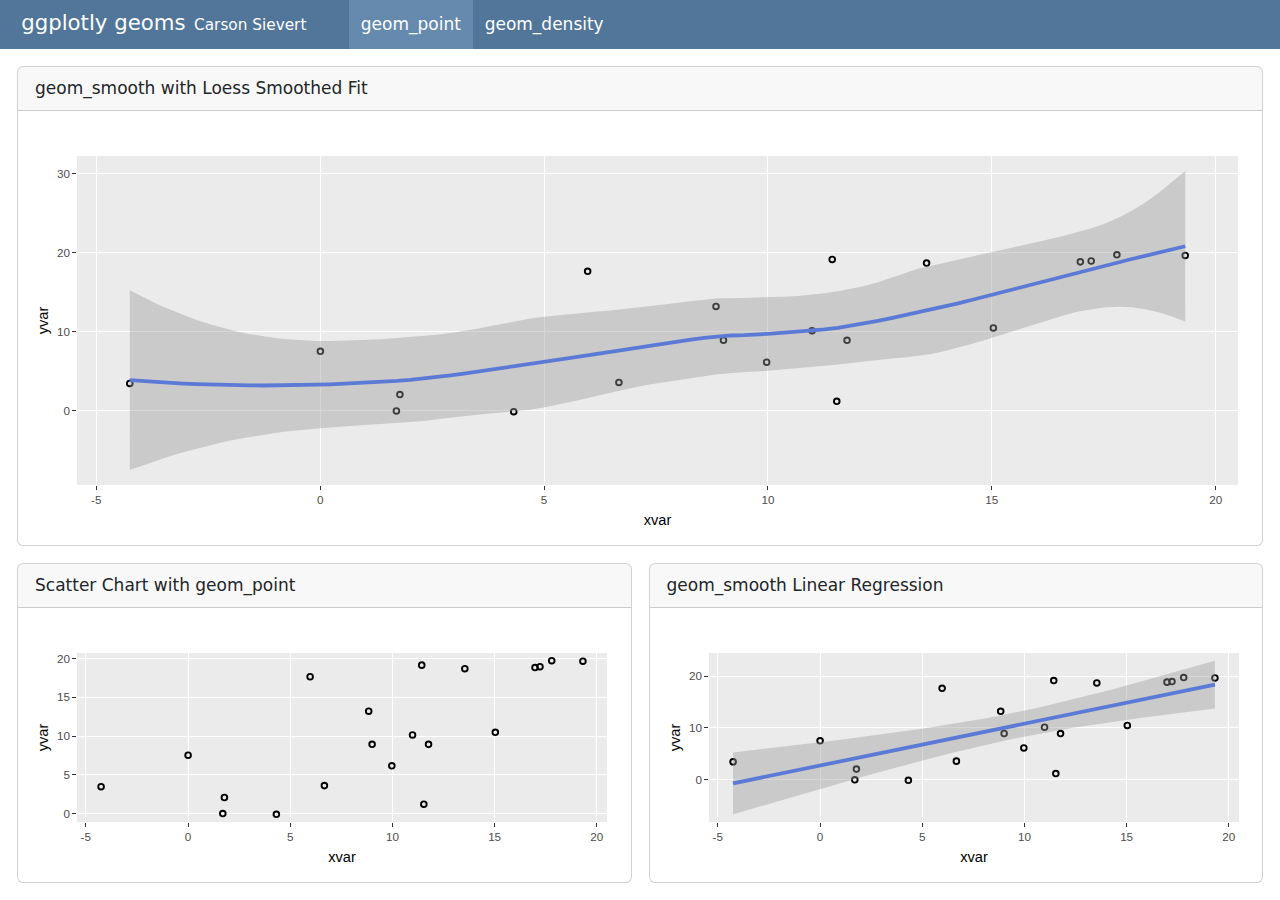
==== ggplotly.html @ 79e20e91 "Built site for gh-pages" ====
<!DOCTYPE html>
<html xmlns="http://www.w3.org/1999/xhtml" lang="en" xml:lang="en"><head>

<meta charset="utf-8">
<meta name="generator" content="quarto-99.9.9">

<meta name="viewport" content="width=device-width, initial-scale=1.0, user-scalable=yes">

<meta name="author" content="Carson Sievert">

<title>ggplotly geoms</title>
<style>
code{white-space: pre-wrap;}
span.smallcaps{font-variant: small-caps;}
div.columns{display: flex; gap: min(4vw, 1.5em);}
div.column{flex: auto; overflow-x: auto;}
div.hanging-indent{margin-left: 1.5em; text-indent: -1.5em;}
ul.task-list{list-style: none;}
ul.task-list li input[type="checkbox"] {
  width: 0.8em;
  margin: 0 0.8em 0.2em -1em; /* quarto-specific, see https://github.com/quarto-dev/quarto-cli/issues/4556 */ 
  vertical-align: middle;
}
</style>


<script src="ggplotly_files/libs/clipboard/clipboard.min.js"></script>
<script src="ggplotly_files/libs/quarto-html/quarto.js"></script>
<script src="ggplotly_files/libs/quarto-html/popper.min.js"></script>
<script src="ggplotly_files/libs/quarto-html/tippy.umd.min.js"></script>
<script src="ggplotly_files/libs/quarto-html/anchor.min.js"></script>
<link href="ggplotly_files/libs/quarto-html/tippy.css" rel="stylesheet">
<link href="ggplotly_files/libs/quarto-html/quarto-syntax-highlighting.css" rel="stylesheet" id="quarto-text-highlighting-styles">
<script src="ggplotly_files/libs/bootstrap/bootstrap.min.js"></script>
<link href="ggplotly_files/libs/bootstrap/bootstrap-icons.css" rel="stylesheet">
<link href="ggplotly_files/libs/bootstrap/bootstrap.min.css" rel="stylesheet" id="quarto-bootstrap" data-mode="light">
<script src="ggplotly_files/libs/quarto-dashboard/quarto-dashboard.js"></script>
<script src="ggplotly_files/libs/quarto-dashboard/web-components.js" type="module"></script>
<script src="ggplotly_files/libs/quarto-dashboard/components.js"></script>
<script src="ggplotly_files/libs/htmlwidgets-1.5.4/htmlwidgets.js"></script>
<script src="ggplotly_files/libs/plotly-binding-4.10.3/plotly.js"></script>
<script src="ggplotly_files/libs/typedarray-0.1/typedarray.min.js"></script>
<script src="ggplotly_files/libs/jquery-3.5.1/jquery.min.js"></script>
<link href="ggplotly_files/libs/crosstalk-1.2.0/css/crosstalk.min.css" rel="stylesheet">
<script src="ggplotly_files/libs/crosstalk-1.2.0/js/crosstalk.min.js"></script>
<link href="ggplotly_files/libs/plotly-htmlwidgets-css-2.11.1/plotly-htmlwidgets.css" rel="stylesheet">
<script src="ggplotly_files/libs/plotly-main-2.11.1/plotly-latest.min.js"></script>


</head>

<body class="quarto-dashboard dashboard-fill fullcontent">

<header>
<nav class="navbar navbar-expand-md slim" data-bs-theme="dark">
  <div class="navbar-container container-fluid">
    <button class="navbar-toggler" type="button" data-bs-toggle="collapse" data-bs-target="#dashboard-collapse" aria-controls="dashboard-collapse" aria-expanded="true" aria-label="Toggle navigation">
      <span class="navbar-toggler-icon"></span>
    </button>    
    <div class="navbar-brand-container">       

      <div class="navbar-title">
        <div class="navbar-title-text">ggplotly geoms</div>
        <div class="navbar-author">Carson Sievert</div>
      </div>
    </div>
<div id="dashboard-collapse" class="navbar-collapse collapse"><ul class="navbar-nav navbar-nav-scroll me-auto" role="tablist"><li class="nav-item" role="presentation"><a id="tab-[object Object]" class="nav-link active" data-bs-toggle="tab" role="tab" data-bs-target="#dashboard-page-1" href="#dashboard-page-1" aria-controls="dashboard-page-1" aria-selected="true"><span class="nav-link-text">geom_point</span></a></li><li class="nav-item" role="presentation"><a id="tab-[object Object]" class="nav-link" data-bs-toggle="tab" role="tab" data-bs-target="#dashboard-page-2" href="#dashboard-page-2" aria-controls="dashboard-page-2" aria-selected="false"><span class="nav-link-text">geom_density</span></a></li></ul></div></div>


</nav>
</header>

<div class="page-layout-custom bslib-gap-spacing html-fill-container bslib-page-fill">  

<div class="bslib-grid-item html-fill-item tab-content bslib-grid" data-layout="fill" style="display: grid; grid-template-rows: minmax(3em, 1fr); grid-auto-columns: minmax(0, 1fr);">
<div class="dashboard-page tab-pane show active html-fill-item html-fill-container" data-title="geom_point" data-orientation="rows" id="dashboard-page-1" aria-labeled-by="tab-dashboard-page-1">
<div class="html-fill-item html-fill-container bslib-grid" style="display: grid; grid-template-rows: minmax(3em, 60fr) minmax(3em, 40fr); grid-auto-columns: minmax(0, 1fr);">
<div class="html-fill-item html-fill-container bslib-grid" style="display: grid; grid-template-columns: minmax(3em, 1fr);
grid-auto-rows: minmax(0, 1fr);">
<div class="card cell html-fill-item html-fill-container bslib-card" data-title="geom_smooth with Loess Smoothed Fit" data-force-header="false" data-bslib-card-init="" data-require-bs-caller="card()" data-full-screen="false">
<div class="card-header">
geom_smooth with Loess Smoothed Fit
</div>
<div class="card-body html-fill-item html-fill-container">
<div class="cell-output-display html-fill-item html-fill-container">
<div id="htmlwidget-a8f75d06592efb60ae32" style="width:100%;height:406px;" class="plotly html-widget html-fill-item html-fill-container"></div>
<script type="application/json" data-for="htmlwidget-a8f75d06592efb60ae32">{"x":{"data":[{"x":[-4.2523540913160982,1.7023179708042919,4.3230537526442943,1.7806284082855788,11.537348370726249,6.6721303879750966,0.0042948483991747111,9.9714030074411415,9.0074560320553427,11.766997972001898,8.8402156453660616,5.9740937832429566,15.034828849331111,10.98500989511902,13.543221961181791,11.435789493245096,16.977063388312914,17.220012697893669,17.793359217915288,19.319909163259876],"y":[3.4731572751993731,0.0059396119421584181,-0.094252427384122761,2.0728082781116353,1.2154403575051616,3.6081114114449964,7.5292102889347765,6.1561543554413447,8.9352381469102173,8.9280921873516395,13.202410971551666,17.644890794177407,10.485402010083973,10.138043065894806,18.681876114109514,19.143471805245795,18.832504955277933,18.939818864400912,19.718587761405431,19.647899862778395],"text":["xvar: -4.252354091<br />yvar:  3.473157275","xvar:  1.702317971<br />yvar:  0.005939612","xvar:  4.323053753<br />yvar: -0.094252427","xvar:  1.780628408<br />yvar:  2.072808278","xvar: 11.537348371<br />yvar:  1.215440358","xvar:  6.672130388<br />yvar:  3.608111411","xvar:  0.004294848<br />yvar:  7.529210289","xvar:  9.971403007<br />yvar:  6.156154355","xvar:  9.007456032<br />yvar:  8.935238147","xvar: 11.766997972<br />yvar:  8.928092187","xvar:  8.840215645<br />yvar: 13.202410972","xvar:  5.974093783<br />yvar: 17.644890794","xvar: 15.034828849<br />yvar: 10.485402010","xvar: 10.985009895<br />yvar: 10.138043066","xvar: 13.543221961<br />yvar: 18.681876114","xvar: 11.435789493<br />yvar: 19.143471805","xvar: 16.977063388<br />yvar: 18.832504955","xvar: 17.220012698<br />yvar: 18.939818864","xvar: 17.793359218<br />yvar: 19.718587761","xvar: 19.319909163<br />yvar: 19.647899863"],"type":"scatter","mode":"markers","marker":{"autocolorscale":false,"color":"rgba(0,0,0,1)","opacity":1,"size":5.6692913385826778,"symbol":"circle-open","line":{"width":1.8897637795275593,"color":"rgba(0,0,0,1)"}},"hoveron":"points","showlegend":false,"xaxis":"x","yaxis":"y","hoverinfo":"text","frame":null},{"x":[-4.2523540913160982,-3.9539710121442506,-3.6555879329724026,-3.357204853800555,-3.058821774628707,-2.7604386954568594,-2.4620556162850118,-2.1636725371131638,-1.8652894579413162,-1.5669063787694686,-1.2685232995976206,-0.97014022042577297,-0.67175714125392538,-0.37337406208207735,-0.07499098291022932,0.22339209626161782,0.52177517543346585,0.82015825460531389,1.118541333777161,1.4169244129490091,1.7153074921208571,2.0136905712927042,2.3120736504645523,2.6104567296364003,2.9088398088082474,3.2072228879800955,3.5056059671519435,3.8039890463237906,4.1023721254956396,4.4007552046674867,4.6991382838393339,4.9975213630111828,5.2959044421830299,5.5942875213548771,5.892670600526726,6.1910536796985731,6.4894367588704203,6.7878198380422692,7.0862029172141163,7.3845859963859635,7.6829690755578124,7.9813521547296595,8.2797352339015067,8.5781183130733556,8.8765013922452027,9.1748844714170499,9.4732675505888988,9.7716506297607459,10.070033708932593,10.368416788104442,10.666799867276289,10.965182946448138,11.263566025619985,11.561949104791832,11.860332183963679,12.158715263135528,12.457098342307377,12.755481421479223,13.053864500651072,13.352247579822921,13.650630658994766,13.949013738166615,14.247396817338464,14.545779896510309,14.844162975682158,15.142546054854007,15.440929134025852,15.739312213197701,16.037695292369548,16.336078371541397,16.634461450713246,16.932844529885095,17.231227609056937,17.529610688228786,17.827993767400635,18.126376846572484,18.424759925744333,18.723143004916182,19.021526084088023,19.319909163259876],"y":[3.8905386085137783,3.7585871463790399,3.6416833649995555,3.5395625295478546,3.4519599051964658,3.3786107571179178,3.3192503504847402,3.273613950469461,3.2414368222446108,3.2224542309827187,3.2164014418563118,3.2230137200379207,3.2420263307000745,3.2731745390153013,3.3161936101561302,3.3708188092950908,3.4367854016047126,3.5138286522575237,3.6016838264260529,3.7000861892828305,3.8087955085423029,3.9406806880067067,4.1032316160276334,4.2913773151744072,4.5000468080163465,4.7241691171227735,4.958673265063009,5.1984882744063716,5.4385431677221856,5.6744943568209001,5.9169274073760372,6.1693789293712609,6.429793073890937,6.696113992019435,6.9662858348411287,7.2382527534403804,7.5099588989015587,7.7793484223090346,8.0443654747471776,8.3029542073003526,8.5530587710529336,8.7926233170892818,9.019591996493773,9.2319089603507738,9.4264731363464964,9.5333453872438589,9.5703083552218473,9.6206532806494209,9.7563171265647277,9.8930026659039623,10.011980679103763,10.136617302272148,10.290278671517138,10.496229710214122,10.75462110467933,11.049548728287007,11.37328058606035,11.71808468302256,12.076229024196856,12.439981614606442,12.80380253404423,13.185924149951907,13.589329320736715,14.010348356075969,14.445311565646982,14.890549259127068,15.342391746193529,15.797169336523687,16.251212339794847,16.700851065684326,17.142415823869435,17.572236924027482,17.986656426386197,18.391683973667259,18.794934346746025,19.19697148097061,19.598359311689148,19.999661774249745,20.401442804000524,20.804266336289633],"text":["xvar: -4.25235409<br />yvar:  3.890539","xvar: -3.95397101<br />yvar:  3.758587","xvar: -3.65558793<br />yvar:  3.641683","xvar: -3.35720485<br />yvar:  3.539563","xvar: -3.05882177<br />yvar:  3.451960","xvar: -2.76043870<br />yvar:  3.378611","xvar: -2.46205562<br />yvar:  3.319250","xvar: -2.16367254<br />yvar:  3.273614","xvar: -1.86528946<br />yvar:  3.241437","xvar: -1.56690638<br />yvar:  3.222454","xvar: -1.26852330<br />yvar:  3.216401","xvar: -0.97014022<br />yvar:  3.223014","xvar: -0.67175714<br />yvar:  3.242026","xvar: -0.37337406<br />yvar:  3.273175","xvar: -0.07499098<br />yvar:  3.316194","xvar:  0.22339210<br />yvar:  3.370819","xvar:  0.52177518<br />yvar:  3.436785","xvar:  0.82015825<br />yvar:  3.513829","xvar:  1.11854133<br />yvar:  3.601684","xvar:  1.41692441<br />yvar:  3.700086","xvar:  1.71530749<br />yvar:  3.808796","xvar:  2.01369057<br />yvar:  3.940681","xvar:  2.31207365<br />yvar:  4.103232","xvar:  2.61045673<br />yvar:  4.291377","xvar:  2.90883981<br />yvar:  4.500047","xvar:  3.20722289<br />yvar:  4.724169","xvar:  3.50560597<br />yvar:  4.958673","xvar:  3.80398905<br />yvar:  5.198488","xvar:  4.10237213<br />yvar:  5.438543","xvar:  4.40075520<br />yvar:  5.674494","xvar:  4.69913828<br />yvar:  5.916927","xvar:  4.99752136<br />yvar:  6.169379","xvar:  5.29590444<br />yvar:  6.429793","xvar:  5.59428752<br />yvar:  6.696114","xvar:  5.89267060<br />yvar:  6.966286","xvar:  6.19105368<br />yvar:  7.238253","xvar:  6.48943676<br />yvar:  7.509959","xvar:  6.78781984<br />yvar:  7.779348","xvar:  7.08620292<br />yvar:  8.044365","xvar:  7.38458600<br />yvar:  8.302954","xvar:  7.68296908<br />yvar:  8.553059","xvar:  7.98135215<br />yvar:  8.792623","xvar:  8.27973523<br />yvar:  9.019592","xvar:  8.57811831<br />yvar:  9.231909","xvar:  8.87650139<br />yvar:  9.426473","xvar:  9.17488447<br />yvar:  9.533345","xvar:  9.47326755<br />yvar:  9.570308","xvar:  9.77165063<br />yvar:  9.620653","xvar: 10.07003371<br />yvar:  9.756317","xvar: 10.36841679<br />yvar:  9.893003","xvar: 10.66679987<br />yvar: 10.011981","xvar: 10.96518295<br />yvar: 10.136617","xvar: 11.26356603<br />yvar: 10.290279","xvar: 11.56194910<br />yvar: 10.496230","xvar: 11.86033218<br />yvar: 10.754621","xvar: 12.15871526<br />yvar: 11.049549","xvar: 12.45709834<br />yvar: 11.373281","xvar: 12.75548142<br />yvar: 11.718085","xvar: 13.05386450<br />yvar: 12.076229","xvar: 13.35224758<br />yvar: 12.439982","xvar: 13.65063066<br />yvar: 12.803803","xvar: 13.94901374<br />yvar: 13.185924","xvar: 14.24739682<br />yvar: 13.589329","xvar: 14.54577990<br />yvar: 14.010348","xvar: 14.84416298<br />yvar: 14.445312","xvar: 15.14254605<br />yvar: 14.890549","xvar: 15.44092913<br />yvar: 15.342392","xvar: 15.73931221<br />yvar: 15.797169","xvar: 16.03769529<br />yvar: 16.251212","xvar: 16.33607837<br />yvar: 16.700851","xvar: 16.63446145<br />yvar: 17.142416","xvar: 16.93284453<br />yvar: 17.572237","xvar: 17.23122761<br />yvar: 17.986656","xvar: 17.52961069<br />yvar: 18.391684","xvar: 17.82799377<br />yvar: 18.794934","xvar: 18.12637685<br />yvar: 19.196971","xvar: 18.42475993<br />yvar: 19.598359","xvar: 18.72314300<br />yvar: 19.999662","xvar: 19.02152608<br />yvar: 20.401443","xvar: 19.31990916<br />yvar: 20.804266"],"type":"scatter","mode":"lines","name":"fitted values","line":{"width":3.7795275590551185,"color":"rgba(51,102,255,1)","dash":"solid"},"hoveron":"points","showlegend":false,"xaxis":"x","yaxis":"y","hoverinfo":"text","frame":null},{"x":[-4.2523540913160982,-3.9539710121442506,-3.6555879329724026,-3.357204853800555,-3.058821774628707,-2.7604386954568594,-2.4620556162850118,-2.1636725371131638,-1.8652894579413162,-1.5669063787694686,-1.2685232995976206,-0.97014022042577297,-0.67175714125392538,-0.37337406208207735,-0.07499098291022932,0.22339209626161782,0.52177517543346585,0.82015825460531389,1.118541333777161,1.4169244129490091,1.7153074921208571,2.0136905712927042,2.3120736504645523,2.6104567296364003,2.9088398088082474,3.2072228879800955,3.5056059671519435,3.8039890463237906,4.1023721254956396,4.4007552046674867,4.6991382838393339,4.9975213630111828,5.2959044421830299,5.5942875213548771,5.892670600526726,6.1910536796985731,6.4894367588704203,6.7878198380422692,7.0862029172141163,7.3845859963859635,7.6829690755578124,7.9813521547296595,8.2797352339015067,8.5781183130733556,8.8765013922452027,9.1748844714170499,9.4732675505888988,9.7716506297607459,10.070033708932593,10.368416788104442,10.666799867276289,10.965182946448138,11.263566025619985,11.561949104791832,11.860332183963679,12.158715263135528,12.457098342307377,12.755481421479223,13.053864500651072,13.352247579822921,13.650630658994766,13.949013738166615,14.247396817338464,14.545779896510309,14.844162975682158,15.142546054854007,15.440929134025852,15.739312213197701,16.037695292369548,16.336078371541397,16.634461450713246,16.932844529885095,17.231227609056937,17.529610688228786,17.827993767400635,18.126376846572484,18.424759925744333,18.723143004916182,19.021526084088023,19.319909163259876,19.319909163259876,19.319909163259876,19.021526084088023,18.723143004916182,18.424759925744333,18.126376846572484,17.827993767400635,17.529610688228786,17.231227609056937,16.932844529885095,16.634461450713246,16.336078371541397,16.037695292369548,15.739312213197701,15.440929134025852,15.142546054854007,14.844162975682158,14.545779896510309,14.247396817338464,13.949013738166615,13.650630658994766,13.352247579822921,13.053864500651072,12.755481421479223,12.457098342307377,12.158715263135528,11.860332183963679,11.561949104791832,11.263566025619985,10.965182946448138,10.666799867276289,10.368416788104442,10.070033708932593,9.7716506297607459,9.4732675505888988,9.1748844714170499,8.8765013922452027,8.5781183130733556,8.2797352339015067,7.9813521547296595,7.6829690755578124,7.3845859963859635,7.0862029172141163,6.7878198380422692,6.4894367588704203,6.1910536796985731,5.892670600526726,5.5942875213548771,5.2959044421830299,4.9975213630111828,4.6991382838393339,4.4007552046674867,4.1023721254956396,3.8039890463237906,3.5056059671519435,3.2072228879800955,2.9088398088082474,2.6104567296364003,2.3120736504645523,2.0136905712927042,1.7153074921208571,1.4169244129490091,1.118541333777161,0.82015825460531389,0.52177517543346585,0.22339209626161782,-0.07499098291022932,-0.37337406208207735,-0.67175714125392538,-0.97014022042577297,-1.2685232995976206,-1.5669063787694686,-1.8652894579413162,-2.1636725371131638,-2.4620556162850118,-2.7604386954568594,-3.058821774628707,-3.357204853800555,-3.6555879329724026,-3.9539710121442506,-4.2523540913160982,-4.2523540913160982],"y":[-7.4623682392276605,-6.8478421457726641,-6.2674252644750608,-5.7223448060704847,-5.2138514977430468,-4.7431497338938629,-4.3112975278958565,-3.9190742662472471,-3.5668204453584154,-3.2542628824201114,-2.9803496502297131,-2.743127286027681,-2.5396934837363672,-2.3662478569592831,-2.2182426970293472,-2.0906119915369792,-1.9780398386412799,-1.8752251612263509,-1.7771080427269434,-1.6790384285588762,-1.5768292172344327,-1.4390056239817173,-1.2539701049956733,-1.0443923991895838,-0.83311375586284342,-0.63790381342457092,-0.46768113787989929,-0.32095125094200316,-0.18671616984940886,-0.045406033144981706,0.15451690560296338,0.42334413615310318,0.74952984003921141,1.1184134638648304,1.5136781390868599,1.9186324193499562,2.3175417385927899,2.6970727252549258,3.0477264168708338,3.3649651924406765,3.6496856080288209,3.9078303963552878,4.1492024091329069,4.3857532194502244,4.6288851075373065,4.8224608332027357,4.9219703121512968,4.9825209094127887,5.1384357588001688,5.3450072466685725,5.5184302759097381,5.6340951307737681,5.7208088568914874,5.856492527066405,6.0728708409069281,6.3009610508032603,6.4883645152031848,6.6238705267435991,6.7425502827665698,6.9101218331602725,7.193648243162122,7.5598142410453546,7.9821373510042077,8.4503814158774677,8.954247551373328,9.4836023954031674,10.028401531173916,10.578273977766848,11.121719909267846,11.644898132717245,12.13007415688152,12.554015020759167,12.886979752086333,13.100138121548834,13.172788814403253,13.091901723795068,12.855468596956367,12.469711328058263,11.94518684283819,11.293667009690886,11.293667009690886,30.31486566288838,28.857698765162858,27.529612220441226,26.341250026421928,25.302041238146153,24.417079879088796,23.683229825785684,23.086333100686062,22.590458827295798,22.154757490857349,21.756803998651407,21.380704770321849,21.016064695280527,20.656381961213143,20.297496122850969,19.936375579920636,19.570315296274472,19.196521290469221,18.812034058858458,18.413956824926338,17.969841396052612,17.409907765627143,16.812298839301523,16.258196656917516,15.798136405770755,15.436371368451733,15.135966893361839,14.859748486142788,14.639139473770527,14.505531082297788,14.440998085139352,14.374198494329287,14.258785651886054,14.218646398292398,14.244229941284981,14.224061165155685,14.078064701251323,13.889981583854638,13.677416237823277,13.456431934077045,13.240943222160029,13.041004532623521,12.861624119363142,12.702376059210327,12.557873087530805,12.418893530595398,12.273814520174039,12.110056307742664,11.915413722589419,11.679337909149112,11.394394746786782,11.063802505293779,10.717927799754747,10.385027668005918,10.086242047670119,9.8332073718955364,9.6271470295383992,9.4604333370509401,9.3203669999951302,9.194420234319038,9.0792108071245377,8.9804756955790488,8.9028824657413992,8.851610641850705,8.8322496101271604,8.8506299173416068,8.9125969349898853,9.0237461451365171,9.1891547261035225,9.4131525339423376,9.6991713443855492,10.049694089847637,10.46630216718617,10.949798228865337,11.500371248129699,12.117771308135978,12.801469865166194,13.550791994474171,14.365016438530745,15.243445456255216,-7.4623682392276605],"text":["xvar: -4.25235409<br />yvar:  3.890539","xvar: -3.95397101<br />yvar:  3.758587","xvar: -3.65558793<br />yvar:  3.641683","xvar: -3.35720485<br />yvar:  3.539563","xvar: -3.05882177<br />yvar:  3.451960","xvar: -2.76043870<br />yvar:  3.378611","xvar: -2.46205562<br />yvar:  3.319250","xvar: -2.16367254<br />yvar:  3.273614","xvar: -1.86528946<br />yvar:  3.241437","xvar: -1.56690638<br />yvar:  3.222454","xvar: -1.26852330<br />yvar:  3.216401","xvar: -0.97014022<br />yvar:  3.223014","xvar: -0.67175714<br />yvar:  3.242026","xvar: -0.37337406<br />yvar:  3.273175","xvar: -0.07499098<br />yvar:  3.316194","xvar:  0.22339210<br />yvar:  3.370819","xvar:  0.52177518<br />yvar:  3.436785","xvar:  0.82015825<br />yvar:  3.513829","xvar:  1.11854133<br />yvar:  3.601684","xvar:  1.41692441<br />yvar:  3.700086","xvar:  1.71530749<br />yvar:  3.808796","xvar:  2.01369057<br />yvar:  3.940681","xvar:  2.31207365<br />yvar:  4.103232","xvar:  2.61045673<br />yvar:  4.291377","xvar:  2.90883981<br />yvar:  4.500047","xvar:  3.20722289<br />yvar:  4.724169","xvar:  3.50560597<br />yvar:  4.958673","xvar:  3.80398905<br />yvar:  5.198488","xvar:  4.10237213<br />yvar:  5.438543","xvar:  4.40075520<br />yvar:  5.674494","xvar:  4.69913828<br />yvar:  5.916927","xvar:  4.99752136<br />yvar:  6.169379","xvar:  5.29590444<br />yvar:  6.429793","xvar:  5.59428752<br />yvar:  6.696114","xvar:  5.89267060<br />yvar:  6.966286","xvar:  6.19105368<br />yvar:  7.238253","xvar:  6.48943676<br />yvar:  7.509959","xvar:  6.78781984<br />yvar:  7.779348","xvar:  7.08620292<br />yvar:  8.044365","xvar:  7.38458600<br />yvar:  8.302954","xvar:  7.68296908<br />yvar:  8.553059","xvar:  7.98135215<br />yvar:  8.792623","xvar:  8.27973523<br />yvar:  9.019592","xvar:  8.57811831<br />yvar:  9.231909","xvar:  8.87650139<br />yvar:  9.426473","xvar:  9.17488447<br />yvar:  9.533345","xvar:  9.47326755<br />yvar:  9.570308","xvar:  9.77165063<br />yvar:  9.620653","xvar: 10.07003371<br />yvar:  9.756317","xvar: 10.36841679<br />yvar:  9.893003","xvar: 10.66679987<br />yvar: 10.011981","xvar: 10.96518295<br />yvar: 10.136617","xvar: 11.26356603<br />yvar: 10.290279","xvar: 11.56194910<br />yvar: 10.496230","xvar: 11.86033218<br />yvar: 10.754621","xvar: 12.15871526<br />yvar: 11.049549","xvar: 12.45709834<br />yvar: 11.373281","xvar: 12.75548142<br />yvar: 11.718085","xvar: 13.05386450<br />yvar: 12.076229","xvar: 13.35224758<br />yvar: 12.439982","xvar: 13.65063066<br />yvar: 12.803803","xvar: 13.94901374<br />yvar: 13.185924","xvar: 14.24739682<br />yvar: 13.589329","xvar: 14.54577990<br />yvar: 14.010348","xvar: 14.84416298<br />yvar: 14.445312","xvar: 15.14254605<br />yvar: 14.890549","xvar: 15.44092913<br />yvar: 15.342392","xvar: 15.73931221<br />yvar: 15.797169","xvar: 16.03769529<br />yvar: 16.251212","xvar: 16.33607837<br />yvar: 16.700851","xvar: 16.63446145<br />yvar: 17.142416","xvar: 16.93284453<br />yvar: 17.572237","xvar: 17.23122761<br />yvar: 17.986656","xvar: 17.52961069<br />yvar: 18.391684","xvar: 17.82799377<br />yvar: 18.794934","xvar: 18.12637685<br />yvar: 19.196971","xvar: 18.42475993<br />yvar: 19.598359","xvar: 18.72314300<br />yvar: 19.999662","xvar: 19.02152608<br />yvar: 20.401443","xvar: 19.31990916<br />yvar: 20.804266","xvar: 19.31990916<br />yvar: 20.804266","xvar: 19.31990916<br />yvar: 20.804266","xvar: 19.02152608<br />yvar: 20.401443","xvar: 18.72314300<br />yvar: 19.999662","xvar: 18.42475993<br />yvar: 19.598359","xvar: 18.12637685<br />yvar: 19.196971","xvar: 17.82799377<br />yvar: 18.794934","xvar: 17.52961069<br />yvar: 18.391684","xvar: 17.23122761<br />yvar: 17.986656","xvar: 16.93284453<br />yvar: 17.572237","xvar: 16.63446145<br />yvar: 17.142416","xvar: 16.33607837<br />yvar: 16.700851","xvar: 16.03769529<br />yvar: 16.251212","xvar: 15.73931221<br />yvar: 15.797169","xvar: 15.44092913<br />yvar: 15.342392","xvar: 15.14254605<br />yvar: 14.890549","xvar: 14.84416298<br />yvar: 14.445312","xvar: 14.54577990<br />yvar: 14.010348","xvar: 14.24739682<br />yvar: 13.589329","xvar: 13.94901374<br />yvar: 13.185924","xvar: 13.65063066<br />yvar: 12.803803","xvar: 13.35224758<br />yvar: 12.439982","xvar: 13.05386450<br />yvar: 12.076229","xvar: 12.75548142<br />yvar: 11.718085","xvar: 12.45709834<br />yvar: 11.373281","xvar: 12.15871526<br />yvar: 11.049549","xvar: 11.86033218<br />yvar: 10.754621","xvar: 11.56194910<br />yvar: 10.496230","xvar: 11.26356603<br />yvar: 10.290279","xvar: 10.96518295<br />yvar: 10.136617","xvar: 10.66679987<br />yvar: 10.011981","xvar: 10.36841679<br />yvar:  9.893003","xvar: 10.07003371<br />yvar:  9.756317","xvar:  9.77165063<br />yvar:  9.620653","xvar:  9.47326755<br />yvar:  9.570308","xvar:  9.17488447<br />yvar:  9.533345","xvar:  8.87650139<br />yvar:  9.426473","xvar:  8.57811831<br />yvar:  9.231909","xvar:  8.27973523<br />yvar:  9.019592","xvar:  7.98135215<br />yvar:  8.792623","xvar:  7.68296908<br />yvar:  8.553059","xvar:  7.38458600<br />yvar:  8.302954","xvar:  7.08620292<br />yvar:  8.044365","xvar:  6.78781984<br />yvar:  7.779348","xvar:  6.48943676<br />yvar:  7.509959","xvar:  6.19105368<br />yvar:  7.238253","xvar:  5.89267060<br />yvar:  6.966286","xvar:  5.59428752<br />yvar:  6.696114","xvar:  5.29590444<br />yvar:  6.429793","xvar:  4.99752136<br />yvar:  6.169379","xvar:  4.69913828<br />yvar:  5.916927","xvar:  4.40075520<br />yvar:  5.674494","xvar:  4.10237213<br />yvar:  5.438543","xvar:  3.80398905<br />yvar:  5.198488","xvar:  3.50560597<br />yvar:  4.958673","xvar:  3.20722289<br />yvar:  4.724169","xvar:  2.90883981<br />yvar:  4.500047","xvar:  2.61045673<br />yvar:  4.291377","xvar:  2.31207365<br />yvar:  4.103232","xvar:  2.01369057<br />yvar:  3.940681","xvar:  1.71530749<br />yvar:  3.808796","xvar:  1.41692441<br />yvar:  3.700086","xvar:  1.11854133<br />yvar:  3.601684","xvar:  0.82015825<br />yvar:  3.513829","xvar:  0.52177518<br />yvar:  3.436785","xvar:  0.22339210<br />yvar:  3.370819","xvar: -0.07499098<br />yvar:  3.316194","xvar: -0.37337406<br />yvar:  3.273175","xvar: -0.67175714<br />yvar:  3.242026","xvar: -0.97014022<br />yvar:  3.223014","xvar: -1.26852330<br />yvar:  3.216401","xvar: -1.56690638<br />yvar:  3.222454","xvar: -1.86528946<br />yvar:  3.241437","xvar: -2.16367254<br />yvar:  3.273614","xvar: -2.46205562<br />yvar:  3.319250","xvar: -2.76043870<br />yvar:  3.378611","xvar: -3.05882177<br />yvar:  3.451960","xvar: -3.35720485<br />yvar:  3.539563","xvar: -3.65558793<br />yvar:  3.641683","xvar: -3.95397101<br />yvar:  3.758587","xvar: -4.25235409<br />yvar:  3.890539","xvar: -4.25235409<br />yvar:  3.890539"],"type":"scatter","mode":"lines","line":{"width":3.7795275590551185,"color":"transparent","dash":"solid"},"fill":"toself","fillcolor":"rgba(153,153,153,0.4)","hoveron":"points","hoverinfo":"x+y","showlegend":false,"xaxis":"x","yaxis":"y","frame":null}],"layout":{"margin":{"t":27.68949771689498,"r":7.3059360730593621,"b":41.643835616438366,"l":37.260273972602747},"plot_bgcolor":"rgba(235,235,235,1)","paper_bgcolor":"rgba(255,255,255,1)","font":{"color":"rgba(0,0,0,1)","family":"","size":14.611872146118724},"xaxis":{"domain":[0,1],"automargin":true,"type":"linear","autorange":false,"range":[-5.430967254044897,20.498522325988674],"tickmode":"array","ticktext":["-5","0","5","10","15","20"],"tickvals":[-5,0,5.0000000000000009,10,15,20],"categoryorder":"array","categoryarray":["-5","0","5","10","15","20"],"nticks":null,"ticks":"outside","tickcolor":"rgba(51,51,51,1)","ticklen":3.6529680365296811,"tickwidth":0.66417600664176002,"showticklabels":true,"tickfont":{"color":"rgba(77,77,77,1)","family":"","size":11.68949771689498},"tickangle":-0,"showline":false,"linecolor":null,"linewidth":0,"showgrid":true,"gridcolor":"rgba(255,255,255,1)","gridwidth":0.66417600664176002,"zeroline":false,"anchor":"y","title":{"text":"xvar","font":{"color":"rgba(0,0,0,1)","family":"","size":14.611872146118724}},"hoverformat":".2f"},"yaxis":{"domain":[0,1],"automargin":true,"type":"linear","autorange":false,"range":[-9.3512299343334622,32.203727357994183],"tickmode":"array","ticktext":["0","10","20","30"],"tickvals":[0,9.9999999999999982,20,30],"categoryorder":"array","categoryarray":["0","10","20","30"],"nticks":null,"ticks":"outside","tickcolor":"rgba(51,51,51,1)","ticklen":3.6529680365296811,"tickwidth":0.66417600664176002,"showticklabels":true,"tickfont":{"color":"rgba(77,77,77,1)","family":"","size":11.68949771689498},"tickangle":-0,"showline":false,"linecolor":null,"linewidth":0,"showgrid":true,"gridcolor":"rgba(255,255,255,1)","gridwidth":0.66417600664176002,"zeroline":false,"anchor":"x","title":{"text":"yvar","font":{"color":"rgba(0,0,0,1)","family":"","size":14.611872146118724}},"hoverformat":".2f"},"shapes":[{"type":"rect","fillcolor":null,"line":{"color":null,"width":0,"linetype":[]},"yref":"paper","xref":"paper","x0":0,"x1":1,"y0":0,"y1":1}],"showlegend":false,"legend":{"bgcolor":"rgba(255,255,255,1)","bordercolor":"transparent","borderwidth":1.8897637795275593,"font":{"color":"rgba(0,0,0,1)","family":"","size":11.68949771689498}},"hovermode":"closest","barmode":"relative"},"config":{"doubleClick":"reset","modeBarButtonsToAdd":["hoverclosest","hovercompare"],"showSendToCloud":false},"source":"A","attrs":{"f9e9125b459b":{"x":{},"y":{},"type":"scatter"},"f9e92636cc87":{"x":{},"y":{}}},"cur_data":"f9e9125b459b","visdat":{"f9e9125b459b":["function (y) ","x"],"f9e92636cc87":["function (y) ","x"]},"highlight":{"on":"plotly_click","persistent":false,"dynamic":false,"selectize":false,"opacityDim":0.20000000000000001,"selected":{"opacity":1},"debounce":0},"shinyEvents":["plotly_hover","plotly_click","plotly_selected","plotly_relayout","plotly_brushed","plotly_brushing","plotly_clickannotation","plotly_doubleclick","plotly_deselect","plotly_afterplot","plotly_sunburstclick"],"base_url":"https://plot.ly"},"evals":[],"jsHooks":[]}</script>
</div>
</div>
<bslib-tooltip placement="auto" bsoptions="[]" data-require-bs-version="5" data-require-bs-caller="tooltip()">
    <template>Expand</template>
    <span class="bslib-full-screen-enter badge rounded-pill">
        <svg xmlns="http://www.w3.org/2000/svg" viewbox="0 0 24 24" style="height:1em;width:1em;" aria-hidden="true" role="img"><path d="M20 5C20 4.4 19.6 4 19 4H13C12.4 4 12 3.6 12 3C12 2.4 12.4 2 13 2H21C21.6 2 22 2.4 22 3V11C22 11.6 21.6 12 21 12C20.4 12 20 11.6 20 11V5ZM4 19C4 19.6 4.4 20 5 20H11C11.6 20 12 20.4 12 21C12 21.6 11.6 22 11 22H3C2.4 22 2 21.6 2 21V13C2 12.4 2.4 12 3 12C3.6 12 4 12.4 4 13V19Z"></path></svg>
    </span>
</bslib-tooltip><script data-bslib-card-init="">bslib.Card.initializeAllCards();</script></div>
</div>
<div class="html-fill-item html-fill-container bslib-grid" style="display: grid; grid-template-columns: minmax(3em, 1fr) minmax(3em, 1fr);
grid-auto-rows: minmax(0, 1fr);">
<div class="card cell html-fill-item html-fill-container bslib-card" data-title="Scatter Chart with geom_point" data-force-header="false" data-bslib-card-init="" data-require-bs-caller="card()" data-full-screen="false">
<div class="card-header">
Scatter Chart with geom_point
</div>
<div class="card-body html-fill-item html-fill-container">
<div class="cell-output-display html-fill-item html-fill-container">
<div id="htmlwidget-47ac64fa88b394a29257" style="width:100%;height:406px;" class="plotly html-widget html-fill-item html-fill-container"></div>
<script type="application/json" data-for="htmlwidget-47ac64fa88b394a29257">{"x":{"data":[{"x":[-4.2523540913160982,1.7023179708042919,4.3230537526442943,1.7806284082855788,11.537348370726249,6.6721303879750966,0.0042948483991747111,9.9714030074411415,9.0074560320553427,11.766997972001898,8.8402156453660616,5.9740937832429566,15.034828849331111,10.98500989511902,13.543221961181791,11.435789493245096,16.977063388312914,17.220012697893669,17.793359217915288,19.319909163259876],"y":[3.4731572751993731,0.0059396119421584181,-0.094252427384122761,2.0728082781116353,1.2154403575051616,3.6081114114449964,7.5292102889347765,6.1561543554413447,8.9352381469102173,8.9280921873516395,13.202410971551666,17.644890794177407,10.485402010083973,10.138043065894806,18.681876114109514,19.143471805245795,18.832504955277933,18.939818864400912,19.718587761405431,19.647899862778395],"text":["xvar: -4.252354091<br />yvar:  3.473157275","xvar:  1.702317971<br />yvar:  0.005939612","xvar:  4.323053753<br />yvar: -0.094252427","xvar:  1.780628408<br />yvar:  2.072808278","xvar: 11.537348371<br />yvar:  1.215440358","xvar:  6.672130388<br />yvar:  3.608111411","xvar:  0.004294848<br />yvar:  7.529210289","xvar:  9.971403007<br />yvar:  6.156154355","xvar:  9.007456032<br />yvar:  8.935238147","xvar: 11.766997972<br />yvar:  8.928092187","xvar:  8.840215645<br />yvar: 13.202410972","xvar:  5.974093783<br />yvar: 17.644890794","xvar: 15.034828849<br />yvar: 10.485402010","xvar: 10.985009895<br />yvar: 10.138043066","xvar: 13.543221961<br />yvar: 18.681876114","xvar: 11.435789493<br />yvar: 19.143471805","xvar: 16.977063388<br />yvar: 18.832504955","xvar: 17.220012698<br />yvar: 18.939818864","xvar: 17.793359218<br />yvar: 19.718587761","xvar: 19.319909163<br />yvar: 19.647899863"],"type":"scatter","mode":"markers","marker":{"autocolorscale":false,"color":"rgba(0,0,0,1)","opacity":1,"size":5.6692913385826778,"symbol":"circle-open","line":{"width":1.8897637795275593,"color":"rgba(0,0,0,1)"}},"hoveron":"points","showlegend":false,"xaxis":"x","yaxis":"y","hoverinfo":"text","frame":null}],"layout":{"margin":{"t":27.68949771689498,"r":7.3059360730593621,"b":41.643835616438366,"l":37.260273972602747},"plot_bgcolor":"rgba(235,235,235,1)","paper_bgcolor":"rgba(255,255,255,1)","font":{"color":"rgba(0,0,0,1)","family":"","size":14.611872146118724},"xaxis":{"domain":[0,1],"automargin":true,"type":"linear","autorange":false,"range":[-5.430967254044897,20.498522325988674],"tickmode":"array","ticktext":["-5","0","5","10","15","20"],"tickvals":[-5,0,5.0000000000000009,10,15,20],"categoryorder":"array","categoryarray":["-5","0","5","10","15","20"],"nticks":null,"ticks":"outside","tickcolor":"rgba(51,51,51,1)","ticklen":3.6529680365296811,"tickwidth":0.66417600664176002,"showticklabels":true,"tickfont":{"color":"rgba(77,77,77,1)","family":"","size":11.68949771689498},"tickangle":-0,"showline":false,"linecolor":null,"linewidth":0,"showgrid":true,"gridcolor":"rgba(255,255,255,1)","gridwidth":0.66417600664176002,"zeroline":false,"anchor":"y","title":{"text":"xvar","font":{"color":"rgba(0,0,0,1)","family":"","size":14.611872146118724}},"hoverformat":".2f"},"yaxis":{"domain":[0,1],"automargin":true,"type":"linear","autorange":false,"range":[-1.0848944368236006,20.709229770844907],"tickmode":"array","ticktext":["0","5","10","15","20"],"tickvals":[0,4.9999999999999991,10,15,20],"categoryorder":"array","categoryarray":["0","5","10","15","20"],"nticks":null,"ticks":"outside","tickcolor":"rgba(51,51,51,1)","ticklen":3.6529680365296811,"tickwidth":0.66417600664176002,"showticklabels":true,"tickfont":{"color":"rgba(77,77,77,1)","family":"","size":11.68949771689498},"tickangle":-0,"showline":false,"linecolor":null,"linewidth":0,"showgrid":true,"gridcolor":"rgba(255,255,255,1)","gridwidth":0.66417600664176002,"zeroline":false,"anchor":"x","title":{"text":"yvar","font":{"color":"rgba(0,0,0,1)","family":"","size":14.611872146118724}},"hoverformat":".2f"},"shapes":[{"type":"rect","fillcolor":null,"line":{"color":null,"width":0,"linetype":[]},"yref":"paper","xref":"paper","x0":0,"x1":1,"y0":0,"y1":1}],"showlegend":false,"legend":{"bgcolor":"rgba(255,255,255,1)","bordercolor":"transparent","borderwidth":1.8897637795275593,"font":{"color":"rgba(0,0,0,1)","family":"","size":11.68949771689498}},"hovermode":"closest","barmode":"relative"},"config":{"doubleClick":"reset","modeBarButtonsToAdd":["hoverclosest","hovercompare"],"showSendToCloud":false},"source":"A","attrs":{"f9e9198dc3f2":{"x":{},"y":{},"type":"scatter"}},"cur_data":"f9e9198dc3f2","visdat":{"f9e9198dc3f2":["function (y) ","x"]},"highlight":{"on":"plotly_click","persistent":false,"dynamic":false,"selectize":false,"opacityDim":0.20000000000000001,"selected":{"opacity":1},"debounce":0},"shinyEvents":["plotly_hover","plotly_click","plotly_selected","plotly_relayout","plotly_brushed","plotly_brushing","plotly_clickannotation","plotly_doubleclick","plotly_deselect","plotly_afterplot","plotly_sunburstclick"],"base_url":"https://plot.ly"},"evals":[],"jsHooks":[]}</script>
</div>
</div>
<bslib-tooltip placement="auto" bsoptions="[]" data-require-bs-version="5" data-require-bs-caller="tooltip()">
    <template>Expand</template>
    <span class="bslib-full-screen-enter badge rounded-pill">
        <svg xmlns="http://www.w3.org/2000/svg" viewbox="0 0 24 24" style="height:1em;width:1em;" aria-hidden="true" role="img"><path d="M20 5C20 4.4 19.6 4 19 4H13C12.4 4 12 3.6 12 3C12 2.4 12.4 2 13 2H21C21.6 2 22 2.4 22 3V11C22 11.6 21.6 12 21 12C20.4 12 20 11.6 20 11V5ZM4 19C4 19.6 4.4 20 5 20H11C11.6 20 12 20.4 12 21C12 21.6 11.6 22 11 22H3C2.4 22 2 21.6 2 21V13C2 12.4 2.4 12 3 12C3.6 12 4 12.4 4 13V19Z"></path></svg>
    </span>
</bslib-tooltip><script data-bslib-card-init="">bslib.Card.initializeAllCards();</script></div><div class="card cell html-fill-item html-fill-container bslib-card" data-title="geom_smooth Linear Regression" data-force-header="false" data-bslib-card-init="" data-require-bs-caller="card()" data-full-screen="false">
<div class="card-header">
geom_smooth Linear Regression
</div>
<div class="card-body html-fill-item html-fill-container">
<div class="cell-output-display html-fill-item html-fill-container">
<div id="htmlwidget-9f3e73e9a722a8b32607" style="width:100%;height:406px;" class="plotly html-widget html-fill-item html-fill-container"></div>
<script type="application/json" data-for="htmlwidget-9f3e73e9a722a8b32607">{"x":{"data":[{"x":[-4.2523540913160982,1.7023179708042919,4.3230537526442943,1.7806284082855788,11.537348370726249,6.6721303879750966,0.0042948483991747111,9.9714030074411415,9.0074560320553427,11.766997972001898,8.8402156453660616,5.9740937832429566,15.034828849331111,10.98500989511902,13.543221961181791,11.435789493245096,16.977063388312914,17.220012697893669,17.793359217915288,19.319909163259876],"y":[3.4731572751993731,0.0059396119421584181,-0.094252427384122761,2.0728082781116353,1.2154403575051616,3.6081114114449964,7.5292102889347765,6.1561543554413447,8.9352381469102173,8.9280921873516395,13.202410971551666,17.644890794177407,10.485402010083973,10.138043065894806,18.681876114109514,19.143471805245795,18.832504955277933,18.939818864400912,19.718587761405431,19.647899862778395],"text":["xvar: -4.252354091<br />yvar:  3.473157275","xvar:  1.702317971<br />yvar:  0.005939612","xvar:  4.323053753<br />yvar: -0.094252427","xvar:  1.780628408<br />yvar:  2.072808278","xvar: 11.537348371<br />yvar:  1.215440358","xvar:  6.672130388<br />yvar:  3.608111411","xvar:  0.004294848<br />yvar:  7.529210289","xvar:  9.971403007<br />yvar:  6.156154355","xvar:  9.007456032<br />yvar:  8.935238147","xvar: 11.766997972<br />yvar:  8.928092187","xvar:  8.840215645<br />yvar: 13.202410972","xvar:  5.974093783<br />yvar: 17.644890794","xvar: 15.034828849<br />yvar: 10.485402010","xvar: 10.985009895<br />yvar: 10.138043066","xvar: 13.543221961<br />yvar: 18.681876114","xvar: 11.435789493<br />yvar: 19.143471805","xvar: 16.977063388<br />yvar: 18.832504955","xvar: 17.220012698<br />yvar: 18.939818864","xvar: 17.793359218<br />yvar: 19.718587761","xvar: 19.319909163<br />yvar: 19.647899863"],"type":"scatter","mode":"markers","marker":{"autocolorscale":false,"color":"rgba(0,0,0,1)","opacity":1,"size":5.6692913385826778,"symbol":"circle-open","line":{"width":1.8897637795275593,"color":"rgba(0,0,0,1)"}},"hoveron":"points","showlegend":false,"xaxis":"x","yaxis":"y","hoverinfo":"text","frame":null},{"x":[-4.2523540913160982,-3.9539710121442506,-3.6555879329724026,-3.357204853800555,-3.058821774628707,-2.7604386954568594,-2.4620556162850118,-2.1636725371131638,-1.8652894579413162,-1.5669063787694686,-1.2685232995976206,-0.97014022042577297,-0.67175714125392538,-0.37337406208207735,-0.07499098291022932,0.22339209626161782,0.52177517543346585,0.82015825460531389,1.118541333777161,1.4169244129490091,1.7153074921208571,2.0136905712927042,2.3120736504645523,2.6104567296364003,2.9088398088082474,3.2072228879800955,3.5056059671519435,3.8039890463237906,4.1023721254956396,4.4007552046674867,4.6991382838393339,4.9975213630111828,5.2959044421830299,5.5942875213548771,5.892670600526726,6.1910536796985731,6.4894367588704203,6.7878198380422692,7.0862029172141163,7.3845859963859635,7.6829690755578124,7.9813521547296595,8.2797352339015067,8.5781183130733556,8.8765013922452027,9.1748844714170499,9.4732675505888988,9.7716506297607459,10.070033708932593,10.368416788104442,10.666799867276289,10.965182946448138,11.263566025619985,11.561949104791832,11.860332183963679,12.158715263135528,12.457098342307377,12.755481421479223,13.053864500651072,13.352247579822921,13.650630658994766,13.949013738166615,14.247396817338464,14.545779896510309,14.844162975682158,15.142546054854007,15.440929134025852,15.739312213197701,16.037695292369548,16.336078371541397,16.634461450713246,16.932844529885095,17.231227609056937,17.529610688228786,17.827993767400635,18.126376846572484,18.424759925744333,18.723143004916182,19.021526084088023,19.319909163259876],"y":[-0.67200086328288888,-0.43116775747363767,-0.1903346516643861,0.050498454144865118,0.29133155995411669,0.53216466576336785,0.77299777157261906,1.0138308773818707,1.2546639831911219,1.4954970890003731,1.7363301948096246,1.9771633006188758,2.217996406428127,2.4588295122373789,2.6996626180466303,2.9404957238558813,3.1813288296651328,3.4221619354743842,3.6629950412836352,3.9038281470928866,4.1446612529021385,4.385494358711389,4.6263274645206405,4.8671605703298919,5.1079936761391433,5.3488267819483948,5.5896598877576462,5.8304929935668968,6.0713260993761491,6.3121592051854005,6.5529923109946511,6.7938254168039034,7.0346585226131539,7.2754916284224054,7.5163247342316577,7.7571578400409082,7.9979909458501588,8.238824051659412,8.4796571574686617,8.7204902632779131,8.9613233690871645,9.202156474896416,9.4429895807056674,9.6838226865149188,9.9246557923241703,10.165488898133422,10.406322003942673,10.647155109751925,10.887988215561176,11.128821321370427,11.369654427179679,11.61048753298893,11.851320638798182,12.092153744607431,12.332986850416683,12.573819956225936,12.814653062035188,13.055486167844437,13.296319273653689,13.537152379462942,13.777985485272191,14.018818591081443,14.259651696890696,14.500484802699946,14.741317908509197,14.98215101431845,15.222984120127698,15.463817225936952,15.704650331746203,15.945483437555454,16.186316543364708,16.427149649173959,16.667982754983207,16.908815860792458,17.14964896660171,17.390482072410961,17.631315178220216,17.872148284029468,18.112981389838712,18.353814495647971],"text":["xvar: -4.25235409<br />yvar: -0.67200086","xvar: -3.95397101<br />yvar: -0.43116776","xvar: -3.65558793<br />yvar: -0.19033465","xvar: -3.35720485<br />yvar:  0.05049845","xvar: -3.05882177<br />yvar:  0.29133156","xvar: -2.76043870<br />yvar:  0.53216467","xvar: -2.46205562<br />yvar:  0.77299777","xvar: -2.16367254<br />yvar:  1.01383088","xvar: -1.86528946<br />yvar:  1.25466398","xvar: -1.56690638<br />yvar:  1.49549709","xvar: -1.26852330<br />yvar:  1.73633019","xvar: -0.97014022<br />yvar:  1.97716330","xvar: -0.67175714<br />yvar:  2.21799641","xvar: -0.37337406<br />yvar:  2.45882951","xvar: -0.07499098<br />yvar:  2.69966262","xvar:  0.22339210<br />yvar:  2.94049572","xvar:  0.52177518<br />yvar:  3.18132883","xvar:  0.82015825<br />yvar:  3.42216194","xvar:  1.11854133<br />yvar:  3.66299504","xvar:  1.41692441<br />yvar:  3.90382815","xvar:  1.71530749<br />yvar:  4.14466125","xvar:  2.01369057<br />yvar:  4.38549436","xvar:  2.31207365<br />yvar:  4.62632746","xvar:  2.61045673<br />yvar:  4.86716057","xvar:  2.90883981<br />yvar:  5.10799368","xvar:  3.20722289<br />yvar:  5.34882678","xvar:  3.50560597<br />yvar:  5.58965989","xvar:  3.80398905<br />yvar:  5.83049299","xvar:  4.10237213<br />yvar:  6.07132610","xvar:  4.40075520<br />yvar:  6.31215921","xvar:  4.69913828<br />yvar:  6.55299231","xvar:  4.99752136<br />yvar:  6.79382542","xvar:  5.29590444<br />yvar:  7.03465852","xvar:  5.59428752<br />yvar:  7.27549163","xvar:  5.89267060<br />yvar:  7.51632473","xvar:  6.19105368<br />yvar:  7.75715784","xvar:  6.48943676<br />yvar:  7.99799095","xvar:  6.78781984<br />yvar:  8.23882405","xvar:  7.08620292<br />yvar:  8.47965716","xvar:  7.38458600<br />yvar:  8.72049026","xvar:  7.68296908<br />yvar:  8.96132337","xvar:  7.98135215<br />yvar:  9.20215647","xvar:  8.27973523<br />yvar:  9.44298958","xvar:  8.57811831<br />yvar:  9.68382269","xvar:  8.87650139<br />yvar:  9.92465579","xvar:  9.17488447<br />yvar: 10.16548890","xvar:  9.47326755<br />yvar: 10.40632200","xvar:  9.77165063<br />yvar: 10.64715511","xvar: 10.07003371<br />yvar: 10.88798822","xvar: 10.36841679<br />yvar: 11.12882132","xvar: 10.66679987<br />yvar: 11.36965443","xvar: 10.96518295<br />yvar: 11.61048753","xvar: 11.26356603<br />yvar: 11.85132064","xvar: 11.56194910<br />yvar: 12.09215374","xvar: 11.86033218<br />yvar: 12.33298685","xvar: 12.15871526<br />yvar: 12.57381996","xvar: 12.45709834<br />yvar: 12.81465306","xvar: 12.75548142<br />yvar: 13.05548617","xvar: 13.05386450<br />yvar: 13.29631927","xvar: 13.35224758<br />yvar: 13.53715238","xvar: 13.65063066<br />yvar: 13.77798549","xvar: 13.94901374<br />yvar: 14.01881859","xvar: 14.24739682<br />yvar: 14.25965170","xvar: 14.54577990<br />yvar: 14.50048480","xvar: 14.84416298<br />yvar: 14.74131791","xvar: 15.14254605<br />yvar: 14.98215101","xvar: 15.44092913<br />yvar: 15.22298412","xvar: 15.73931221<br />yvar: 15.46381723","xvar: 16.03769529<br />yvar: 15.70465033","xvar: 16.33607837<br />yvar: 15.94548344","xvar: 16.63446145<br />yvar: 16.18631654","xvar: 16.93284453<br />yvar: 16.42714965","xvar: 17.23122761<br />yvar: 16.66798275","xvar: 17.52961069<br />yvar: 16.90881586","xvar: 17.82799377<br />yvar: 17.14964897","xvar: 18.12637685<br />yvar: 17.39048207","xvar: 18.42475993<br />yvar: 17.63131518","xvar: 18.72314300<br />yvar: 17.87214828","xvar: 19.02152608<br />yvar: 18.11298139","xvar: 19.31990916<br />yvar: 18.35381450"],"type":"scatter","mode":"lines","name":"fitted values","line":{"width":3.7795275590551185,"color":"rgba(51,102,255,1)","dash":"solid"},"hoveron":"points","showlegend":false,"xaxis":"x","yaxis":"y","hoverinfo":"text","frame":null},{"x":[-4.2523540913160982,-3.9539710121442506,-3.6555879329724026,-3.357204853800555,-3.058821774628707,-2.7604386954568594,-2.4620556162850118,-2.1636725371131638,-1.8652894579413162,-1.5669063787694686,-1.2685232995976206,-0.97014022042577297,-0.67175714125392538,-0.37337406208207735,-0.07499098291022932,0.22339209626161782,0.52177517543346585,0.82015825460531389,1.118541333777161,1.4169244129490091,1.7153074921208571,2.0136905712927042,2.3120736504645523,2.6104567296364003,2.9088398088082474,3.2072228879800955,3.5056059671519435,3.8039890463237906,4.1023721254956396,4.4007552046674867,4.6991382838393339,4.9975213630111828,5.2959044421830299,5.5942875213548771,5.892670600526726,6.1910536796985731,6.4894367588704203,6.7878198380422692,7.0862029172141163,7.3845859963859635,7.6829690755578124,7.9813521547296595,8.2797352339015067,8.5781183130733556,8.8765013922452027,9.1748844714170499,9.4732675505888988,9.7716506297607459,10.070033708932593,10.368416788104442,10.666799867276289,10.965182946448138,11.263566025619985,11.561949104791832,11.860332183963679,12.158715263135528,12.457098342307377,12.755481421479223,13.053864500651072,13.352247579822921,13.650630658994766,13.949013738166615,14.247396817338464,14.545779896510309,14.844162975682158,15.142546054854007,15.440929134025852,15.739312213197701,16.037695292369548,16.336078371541397,16.634461450713246,16.932844529885095,17.231227609056937,17.529610688228786,17.827993767400635,18.126376846572484,18.424759925744333,18.723143004916182,19.021526084088023,19.319909163259876,19.319909163259876,19.319909163259876,19.021526084088023,18.723143004916182,18.424759925744333,18.126376846572484,17.827993767400635,17.529610688228786,17.231227609056937,16.932844529885095,16.634461450713246,16.336078371541397,16.037695292369548,15.739312213197701,15.440929134025852,15.142546054854007,14.844162975682158,14.545779896510309,14.247396817338464,13.949013738166615,13.650630658994766,13.352247579822921,13.053864500651072,12.755481421479223,12.457098342307377,12.158715263135528,11.860332183963679,11.561949104791832,11.263566025619985,10.965182946448138,10.666799867276289,10.368416788104442,10.070033708932593,9.7716506297607459,9.4732675505888988,9.1748844714170499,8.8765013922452027,8.5781183130733556,8.2797352339015067,7.9813521547296595,7.6829690755578124,7.3845859963859635,7.0862029172141163,6.7878198380422692,6.4894367588704203,6.1910536796985731,5.892670600526726,5.5942875213548771,5.2959044421830299,4.9975213630111828,4.6991382838393339,4.4007552046674867,4.1023721254956396,3.8039890463237906,3.5056059671519435,3.2072228879800955,2.9088398088082474,2.6104567296364003,2.3120736504645523,2.0136905712927042,1.7153074921208571,1.4169244129490091,1.118541333777161,0.82015825460531389,0.52177517543346585,0.22339209626161782,-0.07499098291022932,-0.37337406208207735,-0.67175714125392538,-0.97014022042577297,-1.2685232995976206,-1.5669063787694686,-1.8652894579413162,-2.1636725371131638,-2.4620556162850118,-2.7604386954568594,-3.058821774628707,-3.357204853800555,-3.6555879329724026,-3.9539710121442506,-4.2523540913160982,-4.2523540913160982],"y":[-6.6391886872498258,-6.2913851893198354,-5.9440078112953438,-5.5970806700932538,-5.2506296234656622,-4.9046824177825545,-4.5592688495296008,-4.2144209417742076,-3.8701731369352981,-3.5265625072680087,-3.1836289845378913,-2.8414156104034713,-2.4999688090415217,-2.1593386835240858,-1.8195793373738467,-1.4807492225649304,-1.1429115149733668,-0.80613451788314627,-0.47049209357977562,-0.13606412226475539,0.19706301355725619,0.52879592250058582,0.85903368067636032,1.1876672985543446,1.5145791888276459,1.8396426494857443,2.1627213807569734,2.483669059845671,2.8023290034423978,3.1185339547143558,3.43210603863578,3.7428569366522777,4.0505883381020293,4.3550927305615925,4.6561545930523067,4.9535520532566757,5.2470590607946566,5.5364481114784629,5.8214935309679188,6.1019752899078625,6.3776832773554251,6.6484219078803193,6.9140148850491334,7.1743098969284453,7.429182985769474,7.6785423219603972,7.9223311274392296,8.1605295380795777,8.3931552652083532,8.6202630055311538,8.8419426447378111,9.0583163899122408,9.2695350378351264,9.4757736322277673,9.6772267797588789,9.8741038839928326,10.066624524014525,10.255014157949125,10.439500279043239,10.620309100324363,10.797662798133498,10.971777307931482,11.142860638719554,11.311111654775752,11.476719263892523,11.639861948199984,11.800707575211154,11.959413431337126,12.116126426481774,12.270983425440644,12.424111668994085,12.575629254346318,12.725645650658247,12.874262230732469,13.021572804410415,13.167664142970636,13.312616486845442,13.456504031387443,13.599395387309485,13.741354013877544,13.741354013877544,22.966274977418397,22.626567392367939,22.287792536671493,21.95001386959499,21.613300001851286,21.277725128793005,20.943369490852447,20.610319859308166,20.278670044001601,19.948521417735328,19.619983449670265,19.293174237010632,18.968221020536777,18.645260665044244,18.324440080436915,18.005916553125871,17.689857950624138,17.376442755061838,17.065859874231403,16.758308172410885,16.453995658601521,16.15313826826414,15.855958177739749,15.56268160005585,15.27353602845904,14.988746921074487,14.708533856987096,14.433106239761237,14.16265867606562,13.897366209621547,13.637379637209701,13.382821165913999,13.133780681424271,12.890312880446118,12.652435474306447,12.420128598878867,12.193335476101392,11.971964276362201,11.755891041912513,11.544963460818904,11.339005236647964,11.137820783969405,10.94119999184036,10.748922830905661,10.560763626825141,10.376494875411009,10.195890526283218,10.018728707124279,9.8447938969555295,9.6738785833535221,9.5057844556564461,9.3403231953098995,9.177316927288123,9.0165983947583186,8.8580109144110448,8.7014081634506404,8.5466538421054388,8.3936212483649211,8.2421927949221931,8.0922594922470203,7.9437204164505282,7.7964821761470464,7.6504583888319146,7.5055691743036324,7.361740670276693,7.2189045734671069,7.076997707998844,6.9359616218977758,6.7957422116412225,6.6562893741571401,6.5175566852687545,6.3795011033175424,6.242082696537949,6.1052643926748393,5.9690117493092902,5.833292743373895,5.6980775783829838,5.5633385079665709,5.4290496743725596,5.2951869606840489,-6.6391886872498258],"text":["xvar: -4.25235409<br />yvar: -0.67200086","xvar: -3.95397101<br />yvar: -0.43116776","xvar: -3.65558793<br />yvar: -0.19033465","xvar: -3.35720485<br />yvar:  0.05049845","xvar: -3.05882177<br />yvar:  0.29133156","xvar: -2.76043870<br />yvar:  0.53216467","xvar: -2.46205562<br />yvar:  0.77299777","xvar: -2.16367254<br />yvar:  1.01383088","xvar: -1.86528946<br />yvar:  1.25466398","xvar: -1.56690638<br />yvar:  1.49549709","xvar: -1.26852330<br />yvar:  1.73633019","xvar: -0.97014022<br />yvar:  1.97716330","xvar: -0.67175714<br />yvar:  2.21799641","xvar: -0.37337406<br />yvar:  2.45882951","xvar: -0.07499098<br />yvar:  2.69966262","xvar:  0.22339210<br />yvar:  2.94049572","xvar:  0.52177518<br />yvar:  3.18132883","xvar:  0.82015825<br />yvar:  3.42216194","xvar:  1.11854133<br />yvar:  3.66299504","xvar:  1.41692441<br />yvar:  3.90382815","xvar:  1.71530749<br />yvar:  4.14466125","xvar:  2.01369057<br />yvar:  4.38549436","xvar:  2.31207365<br />yvar:  4.62632746","xvar:  2.61045673<br />yvar:  4.86716057","xvar:  2.90883981<br />yvar:  5.10799368","xvar:  3.20722289<br />yvar:  5.34882678","xvar:  3.50560597<br />yvar:  5.58965989","xvar:  3.80398905<br />yvar:  5.83049299","xvar:  4.10237213<br />yvar:  6.07132610","xvar:  4.40075520<br />yvar:  6.31215921","xvar:  4.69913828<br />yvar:  6.55299231","xvar:  4.99752136<br />yvar:  6.79382542","xvar:  5.29590444<br />yvar:  7.03465852","xvar:  5.59428752<br />yvar:  7.27549163","xvar:  5.89267060<br />yvar:  7.51632473","xvar:  6.19105368<br />yvar:  7.75715784","xvar:  6.48943676<br />yvar:  7.99799095","xvar:  6.78781984<br />yvar:  8.23882405","xvar:  7.08620292<br />yvar:  8.47965716","xvar:  7.38458600<br />yvar:  8.72049026","xvar:  7.68296908<br />yvar:  8.96132337","xvar:  7.98135215<br />yvar:  9.20215647","xvar:  8.27973523<br />yvar:  9.44298958","xvar:  8.57811831<br />yvar:  9.68382269","xvar:  8.87650139<br />yvar:  9.92465579","xvar:  9.17488447<br />yvar: 10.16548890","xvar:  9.47326755<br />yvar: 10.40632200","xvar:  9.77165063<br />yvar: 10.64715511","xvar: 10.07003371<br />yvar: 10.88798822","xvar: 10.36841679<br />yvar: 11.12882132","xvar: 10.66679987<br />yvar: 11.36965443","xvar: 10.96518295<br />yvar: 11.61048753","xvar: 11.26356603<br />yvar: 11.85132064","xvar: 11.56194910<br />yvar: 12.09215374","xvar: 11.86033218<br />yvar: 12.33298685","xvar: 12.15871526<br />yvar: 12.57381996","xvar: 12.45709834<br />yvar: 12.81465306","xvar: 12.75548142<br />yvar: 13.05548617","xvar: 13.05386450<br />yvar: 13.29631927","xvar: 13.35224758<br />yvar: 13.53715238","xvar: 13.65063066<br />yvar: 13.77798549","xvar: 13.94901374<br />yvar: 14.01881859","xvar: 14.24739682<br />yvar: 14.25965170","xvar: 14.54577990<br />yvar: 14.50048480","xvar: 14.84416298<br />yvar: 14.74131791","xvar: 15.14254605<br />yvar: 14.98215101","xvar: 15.44092913<br />yvar: 15.22298412","xvar: 15.73931221<br />yvar: 15.46381723","xvar: 16.03769529<br />yvar: 15.70465033","xvar: 16.33607837<br />yvar: 15.94548344","xvar: 16.63446145<br />yvar: 16.18631654","xvar: 16.93284453<br />yvar: 16.42714965","xvar: 17.23122761<br />yvar: 16.66798275","xvar: 17.52961069<br />yvar: 16.90881586","xvar: 17.82799377<br />yvar: 17.14964897","xvar: 18.12637685<br />yvar: 17.39048207","xvar: 18.42475993<br />yvar: 17.63131518","xvar: 18.72314300<br />yvar: 17.87214828","xvar: 19.02152608<br />yvar: 18.11298139","xvar: 19.31990916<br />yvar: 18.35381450","xvar: 19.31990916<br />yvar: 18.35381450","xvar: 19.31990916<br />yvar: 18.35381450","xvar: 19.02152608<br />yvar: 18.11298139","xvar: 18.72314300<br />yvar: 17.87214828","xvar: 18.42475993<br />yvar: 17.63131518","xvar: 18.12637685<br />yvar: 17.39048207","xvar: 17.82799377<br />yvar: 17.14964897","xvar: 17.52961069<br />yvar: 16.90881586","xvar: 17.23122761<br />yvar: 16.66798275","xvar: 16.93284453<br />yvar: 16.42714965","xvar: 16.63446145<br />yvar: 16.18631654","xvar: 16.33607837<br />yvar: 15.94548344","xvar: 16.03769529<br />yvar: 15.70465033","xvar: 15.73931221<br />yvar: 15.46381723","xvar: 15.44092913<br />yvar: 15.22298412","xvar: 15.14254605<br />yvar: 14.98215101","xvar: 14.84416298<br />yvar: 14.74131791","xvar: 14.54577990<br />yvar: 14.50048480","xvar: 14.24739682<br />yvar: 14.25965170","xvar: 13.94901374<br />yvar: 14.01881859","xvar: 13.65063066<br />yvar: 13.77798549","xvar: 13.35224758<br />yvar: 13.53715238","xvar: 13.05386450<br />yvar: 13.29631927","xvar: 12.75548142<br />yvar: 13.05548617","xvar: 12.45709834<br />yvar: 12.81465306","xvar: 12.15871526<br />yvar: 12.57381996","xvar: 11.86033218<br />yvar: 12.33298685","xvar: 11.56194910<br />yvar: 12.09215374","xvar: 11.26356603<br />yvar: 11.85132064","xvar: 10.96518295<br />yvar: 11.61048753","xvar: 10.66679987<br />yvar: 11.36965443","xvar: 10.36841679<br />yvar: 11.12882132","xvar: 10.07003371<br />yvar: 10.88798822","xvar:  9.77165063<br />yvar: 10.64715511","xvar:  9.47326755<br />yvar: 10.40632200","xvar:  9.17488447<br />yvar: 10.16548890","xvar:  8.87650139<br />yvar:  9.92465579","xvar:  8.57811831<br />yvar:  9.68382269","xvar:  8.27973523<br />yvar:  9.44298958","xvar:  7.98135215<br />yvar:  9.20215647","xvar:  7.68296908<br />yvar:  8.96132337","xvar:  7.38458600<br />yvar:  8.72049026","xvar:  7.08620292<br />yvar:  8.47965716","xvar:  6.78781984<br />yvar:  8.23882405","xvar:  6.48943676<br />yvar:  7.99799095","xvar:  6.19105368<br />yvar:  7.75715784","xvar:  5.89267060<br />yvar:  7.51632473","xvar:  5.59428752<br />yvar:  7.27549163","xvar:  5.29590444<br />yvar:  7.03465852","xvar:  4.99752136<br />yvar:  6.79382542","xvar:  4.69913828<br />yvar:  6.55299231","xvar:  4.40075520<br />yvar:  6.31215921","xvar:  4.10237213<br />yvar:  6.07132610","xvar:  3.80398905<br />yvar:  5.83049299","xvar:  3.50560597<br />yvar:  5.58965989","xvar:  3.20722289<br />yvar:  5.34882678","xvar:  2.90883981<br />yvar:  5.10799368","xvar:  2.61045673<br />yvar:  4.86716057","xvar:  2.31207365<br />yvar:  4.62632746","xvar:  2.01369057<br />yvar:  4.38549436","xvar:  1.71530749<br />yvar:  4.14466125","xvar:  1.41692441<br />yvar:  3.90382815","xvar:  1.11854133<br />yvar:  3.66299504","xvar:  0.82015825<br />yvar:  3.42216194","xvar:  0.52177518<br />yvar:  3.18132883","xvar:  0.22339210<br />yvar:  2.94049572","xvar: -0.07499098<br />yvar:  2.69966262","xvar: -0.37337406<br />yvar:  2.45882951","xvar: -0.67175714<br />yvar:  2.21799641","xvar: -0.97014022<br />yvar:  1.97716330","xvar: -1.26852330<br />yvar:  1.73633019","xvar: -1.56690638<br />yvar:  1.49549709","xvar: -1.86528946<br />yvar:  1.25466398","xvar: -2.16367254<br />yvar:  1.01383088","xvar: -2.46205562<br />yvar:  0.77299777","xvar: -2.76043870<br />yvar:  0.53216467","xvar: -3.05882177<br />yvar:  0.29133156","xvar: -3.35720485<br />yvar:  0.05049845","xvar: -3.65558793<br />yvar: -0.19033465","xvar: -3.95397101<br />yvar: -0.43116776","xvar: -4.25235409<br />yvar: -0.67200086","xvar: -4.25235409<br />yvar: -0.67200086"],"type":"scatter","mode":"lines","line":{"width":3.7795275590551185,"color":"transparent","dash":"solid"},"fill":"toself","fillcolor":"rgba(153,153,153,0.4)","hoveron":"points","hoverinfo":"x+y","showlegend":false,"xaxis":"x","yaxis":"y","frame":null}],"layout":{"margin":{"t":27.68949771689498,"r":7.3059360730593621,"b":41.643835616438366,"l":37.260273972602747},"plot_bgcolor":"rgba(235,235,235,1)","paper_bgcolor":"rgba(255,255,255,1)","font":{"color":"rgba(0,0,0,1)","family":"","size":14.611872146118724},"xaxis":{"domain":[0,1],"automargin":true,"type":"linear","autorange":false,"range":[-5.430967254044897,20.498522325988674],"tickmode":"array","ticktext":["-5","0","5","10","15","20"],"tickvals":[-5,0,5.0000000000000009,10,15,20],"categoryorder":"array","categoryarray":["-5","0","5","10","15","20"],"nticks":null,"ticks":"outside","tickcolor":"rgba(51,51,51,1)","ticklen":3.6529680365296811,"tickwidth":0.66417600664176002,"showticklabels":true,"tickfont":{"color":"rgba(77,77,77,1)","family":"","size":11.68949771689498},"tickangle":-0,"showline":false,"linecolor":null,"linewidth":0,"showgrid":true,"gridcolor":"rgba(255,255,255,1)","gridwidth":0.66417600664176002,"zeroline":false,"anchor":"y","title":{"text":"xvar","font":{"color":"rgba(0,0,0,1)","family":"","size":14.611872146118724}},"hoverformat":".2f"},"yaxis":{"domain":[0,1],"automargin":true,"type":"linear","autorange":false,"range":[-8.1194618704832369,24.446548160651808],"tickmode":"array","ticktext":["0","10","20"],"tickvals":[0,9.9999999999999982,20],"categoryorder":"array","categoryarray":["0","10","20"],"nticks":null,"ticks":"outside","tickcolor":"rgba(51,51,51,1)","ticklen":3.6529680365296811,"tickwidth":0.66417600664176002,"showticklabels":true,"tickfont":{"color":"rgba(77,77,77,1)","family":"","size":11.68949771689498},"tickangle":-0,"showline":false,"linecolor":null,"linewidth":0,"showgrid":true,"gridcolor":"rgba(255,255,255,1)","gridwidth":0.66417600664176002,"zeroline":false,"anchor":"x","title":{"text":"yvar","font":{"color":"rgba(0,0,0,1)","family":"","size":14.611872146118724}},"hoverformat":".2f"},"shapes":[{"type":"rect","fillcolor":null,"line":{"color":null,"width":0,"linetype":[]},"yref":"paper","xref":"paper","x0":0,"x1":1,"y0":0,"y1":1}],"showlegend":false,"legend":{"bgcolor":"rgba(255,255,255,1)","bordercolor":"transparent","borderwidth":1.8897637795275593,"font":{"color":"rgba(0,0,0,1)","family":"","size":11.68949771689498}},"hovermode":"closest","barmode":"relative"},"config":{"doubleClick":"reset","modeBarButtonsToAdd":["hoverclosest","hovercompare"],"showSendToCloud":false},"source":"A","attrs":{"f9e944e18a3f":{"x":{},"y":{},"type":"scatter"},"f9e9333b516d":{"x":{},"y":{}}},"cur_data":"f9e944e18a3f","visdat":{"f9e944e18a3f":["function (y) ","x"],"f9e9333b516d":["function (y) ","x"]},"highlight":{"on":"plotly_click","persistent":false,"dynamic":false,"selectize":false,"opacityDim":0.20000000000000001,"selected":{"opacity":1},"debounce":0},"shinyEvents":["plotly_hover","plotly_click","plotly_selected","plotly_relayout","plotly_brushed","plotly_brushing","plotly_clickannotation","plotly_doubleclick","plotly_deselect","plotly_afterplot","plotly_sunburstclick"],"base_url":"https://plot.ly"},"evals":[],"jsHooks":[]}</script>
</div>
</div>
<bslib-tooltip placement="auto" bsoptions="[]" data-require-bs-version="5" data-require-bs-caller="tooltip()">
    <template>Expand</template>
    <span class="bslib-full-screen-enter badge rounded-pill">
        <svg xmlns="http://www.w3.org/2000/svg" viewbox="0 0 24 24" style="height:1em;width:1em;" aria-hidden="true" role="img"><path d="M20 5C20 4.4 19.6 4 19 4H13C12.4 4 12 3.6 12 3C12 2.4 12.4 2 13 2H21C21.6 2 22 2.4 22 3V11C22 11.6 21.6 12 21 12C20.4 12 20 11.6 20 11V5ZM4 19C4 19.6 4.4 20 5 20H11C11.6 20 12 20.4 12 21C12 21.6 11.6 22 11 22H3C2.4 22 2 21.6 2 21V13C2 12.4 2.4 12 3 12C3.6 12 4 12.4 4 13V19Z"></path></svg>
    </span>
</bslib-tooltip><script data-bslib-card-init="">bslib.Card.initializeAllCards();</script></div>
</div>
</div>
</div>
<div class="dashboard-page tab-pane grid-skip html-fill-item html-fill-container" data-title="geom_density" data-orientation="rows" id="dashboard-page-2" aria-labeled-by="tab-dashboard-page-2">
<div class="html-fill-item html-fill-container bslib-grid" style="display: grid; grid-template-rows: minmax(3em, 1fr) minmax(3em, 1fr); grid-auto-columns: minmax(0, 1fr);">
<div class="card cell html-fill-item html-fill-container bslib-card" data-title="Density and Scatterplot Overlay Using geom_density" data-force-header="false" data-bslib-card-init="" data-require-bs-caller="card()" data-full-screen="false">
<div class="card-header">
Density and Scatterplot Overlay Using geom_density
</div>
<div class="card-body html-fill-item html-fill-container">
<div class="cell-output-display html-fill-item html-fill-container">
<div id="htmlwidget-b30cca723f334913d171" style="width:100%;height:406px;" class="plotly html-widget html-fill-item html-fill-container"></div>
<script type="application/json" data-for="htmlwidget-b30cca723f334913d171">{"x":{"data":[{"x":[25.552748038343594,13.205153823264007,18.175834058016839,17.544489932587737,13.465776927799748,17.042390268974131,19.529361630755798,21.048560171133229,8.5229238611368228,14.034582927165182,9.9758140749882269,29.456113394408707,25.23911692890281,21.399380502348265,22.576549020842265,19.641160681438766,31.220632414115194,17.396122204191514,25.582263017293247,14.623546212940475,5.6308304634927131,22.684330402410097,16.769498680316886,20.131655514396407,13.867494045088623,29.487828376355196,14.505285987005697,22.884204710488238,15.722794226500341,11.746927315322026,8.6782473059175906,12.588651409613101,27.507270283975092,31.292713033732269,36.012505322509668,15.554859568965092,20.655922312777154,34.490979025454763,25.561086336541631,23.414330441256936,28.228119999088626,21.472581387907894,34.81207129386258,19.240524903766861,15.52671838162045,7.3267424834959956,14.686277174106994,18.665189413672778,25.381590225889145,30.683415707883146,16.183074256092336,19.086164631377272,14.242640603308221,24.932162411763017,24.086257355238857,24.92900796510882,28.957278626921749,15.273439233481405,19.253662560267703,19.483157168445921,16.455385576980184,15.11035780984189,16.221293322842747,19.395699726058865,13.043919907182051,21.262903267450305,10.383303705567119,18.146731911384641,14.045505160214594,22.755745577175706,18.995389288967694,23.679748960615171,27.324078819621448,13.00540164310712,36.46350641402411,7.7767884897802446,14.400722198173685,37.638654318650026,20.652606870627363,34.953488351035801,23.733617996920991,39.701496237592586,16.588083366754198,20.968551003052688,21.25882914088276,12.778553199184973,27.388871744398937,15.374418016106631,12.076870827923958,35.182667107991264,25.208906465514985,18.252919106515815,29.902151707911635,6.9540905576157783,15.950577544692578,10.045708169734937,7.0321452090854848,27.010390492894341,13.382073037263886,13.297955167508078,27.80865438644701,13.135440687016079,13.137694424693676,23.771569328015076,9.9988502585327144,22.787987240200369,49.423645166310592,25.4619918019742,14.879070370405472,20.281706954435698,25.665190508079256,12.028515683003203,8.0460877561469335,26.260482474239183,16.617557247414844,22.781172650680993,15.682776329180163,34.257560466215367,21.2798731221393,20.363229035966086,14.992791302006783,10.142416158681709,17.410848094338299,22.240532502941051,15.376556829610816,23.807600257156547,15.952359138592465,20.582906969189594,24.385770124160413,13.138237810197129,7.5525738720022151,14.750082563795157,22.18506060608394,13.164630809128727,21.894344531529192,9.0311487872175675,18.273303274418787,12.335006154196032,24.219528198837011,23.66819191616899,17.677943903925971,7.4529219691760797,16.450111739577121,25.810526863526896,31.984014039732585,23.261312267004975,16.871427935611628,14.217750458429736,16.180360518780375,25.097227520284054,17.838395778938114,16.762988541029053,15.526176044239918,12.004676795987393,23.700106701612842,40.384346837488224,37.098204542150917,14.125746241769608,33.07892373106889,22.23687078438665,13.365925044294853,25.3168071988276,27.646678740806625,14.696124188543376,20.602938581889322,30.068598046188022,14.757463894485229,7.8389596474849492,13.487417158090668,28.902759755113891,17.995857290500854,29.98453410051858,11.528627186434232,12.384106411393434,12.981158633778808,33.380405969722744,34.176529052533589,10.470979222056421,11.480911178975408,32.706939127268612,13.75583304194981,17.590519331478262,31.610120501672903,16.897953013999487,34.272237596166548,21.348445008892021,22.586078804449294,16.693278469412835,20.233433016179426,22.681987714985091,11.940289559916067,17.994213951145191,34.173406502393682,24.571194201086591,18.398043400135808,36.715217146453661,18.061571641330964,21.795778196332972,17.81958667023628,24.933132977653422,16.238083384563009,15.044287907102115,28.2886301329345,16.551011559678546,29.740943916460708,11.223299528616096,10.775212942514361,14.107191518368513,15.116115515765415,7.4797160015197015,12.102160886920721,24.274139159614439,10.084710054605189,24.795781821174657,14.95149079242386,14.518522156738612,11.846422093110027,11.760895304325187,20.398631651630684,21.794725997433709,21.896368308115733,18.259159858058283,21.079422413783327,23.245215838541803,23.080881250569554,32.817729011228238,11.260267124486614,14.689646294368776,20.866073030889257,32.296630657332358,33.826741022870415,14.583212897383111,25.557727478547406,23.760298721650528,15.723452655851197,11.679469939870479,16.259029543862606,6.184502156395034,22.455960690132365,24.203627262808748,15.812622662837496,29.753325045663384,8.7073063040179566,25.872972230682713,36.015892419289798,26.561008158868248,17.244561456319097,22.351999622302742,11.56001100713047,10.993704087915244,10.251446660617189,40.594844495900915,23.929147858505793,18.678056711325464,14.13595600226324,31.742254673325633,18.825208591557871,24.935715688236012,27.60072132782626,14.582299808567694,12.308789640961663,40.668967678246631,13.06147544678163,18.149422932391648,9.5772955602657976,16.612824968856977,22.938711820726724,24.616806548270773,10.302160322243443,15.398847769836015,24.378932810765697,14.455397762080016,19.666211862842228,30.664698218145404,14.863026202728719,9.2121402939770913,33.881946213770732,22.37922772804005,23.500111845055748,20.335921198953361,13.290131120716445,31.935989163330404,20.512159199503856,7.4356711144468068,12.890094382813258,29.199682427954222,16.470310166254251,17.631523540958479,16.567471060947078,25.212376988710123,28.750962144267348,29.67324763293535,21.230249541442426,10.271531207088017,16.094142401569663,29.652631839913504,36.092000052272773,13.560505703811945,36.313203526013432,13.298779435629356,15.160423126286087,18.859736090668072,28.126520218406831,30.636890764559976,17.050253431516538,24.838088456880186,21.536151481965732,26.134877708010336,6.0838383037528709,24.179062617510844,17.860802283650074,28.866515600584787,24.704696985838854,37.040771748372066,13.291973193750977,13.293568236771218,5.7129771651465626,6.0866686254911118,16.551692644221401,17.341255755770415,31.845654371561217,8.8260384694787355,4.3277583192429869,25.612736478386097,12.843456164424225,10.520573991636359,24.899900228465409,12.85408221263555,9.7103793368602123,11.202367229454762,19.699302400695679,6.280233021976013,14.184372638380502,32.249078765075176,26.243642604785489,27.497005691857225,22.881168701579178,14.37130251554326,8.1149079008404588,16.82565921247102,25.285059435707833,14.083902194106862,14.8181575305404,7.4013565245822139,10.420934162919238,16.208129251235349,34.675436193539653,14.887342196980518,27.911983587457833,19.344022835574933,39.025126879136785,17.924649420137953,38.508268748527982,21.213197891607201,24.203496206806658,21.779139596943867,14.621161692320641,21.262748411083134,19.136485165800146,17.636412068338643,17.941189393176206,19.228901639290555,36.318197682027694,15.781442131700217,10.695964557613221,29.443775849430736,18.527272557408544,17.658604532334657,26.136464407440499,12.271481846985527,29.305209365529407,21.849766370890372,22.175871339791321,29.855827579222293,18.46042045531745,22.348036597947061,9.2188552221899513,13.912718838329395,14.342220400799876,17.057902294138785,19.364450016858214,16.028231544460123,21.924554262911698,17.650775684261177,23.796794085592943,30.495826483184164,26.62619392035834,18.233796881102691,18.927045787847462,27.540193256694295,46.031465205785878,14.184432505441293,15.977204435705712,11.039159070520409,20.097851233462933,19.091457719697782,19.238615148740195,26.196524025997043,23.514436818163382,15.986128619241384,22.818537776899841,16.720914426990792,20.948776816808646,25.966417368792829,36.364495926174421,25.649315050505301,13.333728208485386,9.8045767937688559,16.731161520700379,31.329657079037471,33.484124415177533,23.439490358870287,13.552541574233985,22.624811784965733,32.533786175033285,16.151745637571704,15.291978962314744,16.844579285099996,39.351311963054151,17.994690827115043,7.3360418464102199,16.658774330529539,15.467527070518127,21.767771502160258,18.148435086188684,15.999709358042086,27.251522877834709,9.8649432941440605,18.677597685613179,10.153565590695393,23.138749362420999,7.9918783316295485,6.0842311647935592,21.964339121723143,24.272535880162568,30.754605612108801,33.472159749525531,14.412559859176056,18.864293001549719,24.063717192554066,16.979126240558653,26.568392701487372,14.96507035464688,24.771990332325245,13.16660238249387,19.668748947583634,18.51809620873042,14.109280256039408,18.820539553356571,17.088647882768534,23.970843910042881,6.5943063927268604,9.4075566033406375,9.8032803378950817,39.794969265200542,13.596127435104123,31.164003573676816,33.466098248897325,19.561014332210359,20.110374755066012,18.63395845806215,9.815222253132422,25.502949821508157,16.268710550077422,33.426494205945616,25.730587900854331,13.992322488332494,28.371509052046598,11.307311445666191,25.066086984630772,36.039223302672163,8.2651543593803538,9.6566742904913152,23.792158808309864,11.977373100977118,25.700413544772715,33.544726924194073,17.047470459745455,14.535365470147434,24.956601495816358,7.5487442561552092,13.549410143431691,27.016979035365523,11.525368865594658,15.454926743866306,21.775592096155211,13.542614319969847,16.881588414432297,53.052218954553112,19.595852181804425,23.43965335070336,13.521700940227639,27.61681049495796,10.570854264967126,11.108705495915663,34.907701494969416,9.4420141648680804,20.713092595130362,15.371433949878835,20.323024258130737,25.734418081619744,19.443383826987681,19.767255769190232,17.205745971996254,21.757533581265854,12.562123310199613,32.500071892867837,29.550727372578748,16.688681280861175,28.900534934825679,25.639703175586959,14.453545375935011,20.782904984259332,13.396791992635563,32.896794446285014,24.13413434608259,12.791650579393082,9.5287925388009054,20.41904757469225,14.474323030616798,15.332781537575338,26.233408548073463,12.849684765213121,18.55368954555162,38.658873125460673,15.430904912673864,22.342561642173298,14.839382855067441,22.941338497120341,21.716146155809994,8.6631296688731432,38.790240407721441,24.928503459197273,21.416488191404575,30.32610603014243,16.68192722102194,21.020341095720102,34.59233911159356,11.048841328964588,12.686076709315872,27.205653170659083,19.074706274392319,14.685819807516758,11.381236757570603,17.129025181845982,23.42062993850482,28.628974170294086,17.088638871831947,18.109313001813462,25.843688297910116,12.278579565142351,11.547662915320565,10.337645100432036,16.776975645666131,22.210155453817848,27.46114817040143,23.159408773132199,11.063442507206092,33.21875813393406,30.04593657092429,20.197817482162371,14.302319795223207,36.262446276073462,26.869634592342365,15.212252037978436,19.551318222593093,9.7494075034596115,13.474894360499295,17.343695604769799,30.491120509888475,28.83283303237409,24.218065736828272,12.83713783746451,21.656554828041315,12.494677145889131,17.971545823223572,23.966675350952446,21.926777999926536,12.464386426747588,39.163967305265473,20.300468947455421,25.051011829162469,15.976816805895609,20.853650618161641,15.387790508640574,10.067640229979835,15.960974157735134,30.283509828734275,13.152986914526444,16.211549424308156,23.215943992402345,16.48973676202597,26.645347145724564,22.51729639227737,17.488901613055916,19.192386303717491,23.397012596508986,11.312617482239606,14.356492385543145,16.063442336641,37.782221985568818,31.915676073664386,5.9525754515582205,21.297746252185437,30.169715279062359,12.863655182090582,16.443151226219413,32.389748069746624,21.21171498549193,16.825742832854381,28.97271465316463,16.004163263433131,10.682021341591515,29.340557435470906,23.51342056254429,9.9975610372571939,24.888312766157846,19.726806797181869,38.080953550998487,36.590515933528017,8.4548839883102627,25.541292176314453,18.25159641628759,12.987015277887053,9.8613226840359669,28.39507600809441,33.519006411179205,24.811214871271154,21.403476209720996,19.642507200640203,20.944045729752464,25.627416574613502,21.822583366992198,16.86083271905138,20.047588601559049,11.405452227725807,20.245650490828076,21.741847882492706,12.188036417439548,14.343034860230395,23.532910289067761,29.141794102289786,20.034898618595481,17.202437854898037,13.249775768055745,19.959495817835638,29.850922749390911,23.106363367224183,11.458508192798648,14.624997781636406,27.066050910725899,16.331455517526756,23.599773769904399,13.870765030154674,26.788744951701194,11.088916700582498,14.900870865124938,27.693162511460994,19.510766670319995,16.955784483478475,25.009648537110344,13.679089210871794,9.9886373745208523,19.059067847190509,21.04038011147443,28.64753717935627,18.698667185321142,9.8882789778334459,20.150300072267697,5.2626751568234873,34.261314988354457,10.443454864868812,32.057182550068205,8.6245966017727795,14.280818366443675,16.677015798642305,27.822029439523799,22.908142676567067,13.1415992469482,31.191553293853882,25.349540237103326,16.41178574668163,20.235866336988504,14.198728614456932,10.674421131974102,25.379494555425236,16.299579796640124,17.370218933621771,11.395281097271974,14.560708953204198,23.845835419617963,7.1051543087528914,8.4097361815953047,26.511541542536445,5.9646630133177938,13.920004968919015,30.245461588877458,24.630780805700851,18.075331729661279,12.470357486504167,28.999842561287096,9.6037885647512891,33.012149565143893,16.776771880153781,13.496326476968907,12.044673930271468,27.119383653794664,13.653319738387722,28.021960093878935,15.482310741308954,23.985390543271809,21.485605457141318,15.294757644211952,20.867157679696739,23.022680942647256,11.543450078562355,22.297532277889001,24.774906265127946,12.639843182138158,24.486592746093976,6.5011094185157807,16.70140504087891,29.223326905169387,11.437693415523565,10.982105459996042,24.576903068199869,13.718066320100402,30.151542106999649,28.667538226095388,30.112309108695712,20.085512049288713,16.139000228879695,20.390019928199891,10.891274802606365,13.355871676326876,16.889046379584542,13.381429656617739,19.409025117791948,9.7142805572331135,11.209745346258238,7.5076405234306449,8.18920997591316,19.788433791488295,23.682272364591896,10.187192794205918,9.2130366788046985,18.622934863420035,27.399771550425193,29.806356275739923,11.859638441612649,16.630441729009128,7.3058830886591846,19.256895916035525,11.542370159765511,10.715144253756463,12.824383518009268,13.338640878135539,30.510199092905115,10.226277753282112,21.550775580224908,12.017356038426566,15.480283551401474,17.735764978271874,16.063731391100482,8.1334143848089262,29.071956012606684,27.220831011608389,14.997847771245652,15.003853155782775,35.609982295431678,14.82010068549125,24.389128706211913,19.331454508150795,21.073507254696178,24.777981917704466,18.786348475740077,5.6387673743230078,21.712333297686598,12.136336086171623,9.8559161781273943,24.012149017562464,27.579207328220406,20.09830678484904,11.646457317805726,16.226275567782949,27.119588033944908,17.853298290340533,25.5625480069071,18.529584495203309,33.966743083480395,31.965453906056077,13.179532718571679,30.182081282296465,21.502973256443809,13.56568876477559,22.987185127050928,21.658883756721892,20.781102017845843,9.0063619123919239,11.713469235963036,6.1370197759343865,27.967435842952181,13.490878693479992,16.640808101853867,24.010554288249125,20.796103203135544,23.680655547901729,33.791036162941111,27.604875261853774,26.529390202571342,11.423044104242646,16.851530458302264,9.1053041922011086,16.428648525053237,21.715505146942576,9.2451715769416545,24.342337115137511,28.648877752874164,27.453977402553846,29.332485490195374,12.642787069167307,27.999007071315386,20.61978959281975,26.460148241380743,14.25722609278132,12.70327618807994,18.414190298676829,10.84836456752482,18.307168007689505,27.91660352655741,16.565123657852411,42.181817482307743,21.017270059150427,21.51747637711615,30.151185703895578,19.845001210052907,13.780431889491318,14.575100581600312,26.489924506440854,17.877809077810248,35.285823192976999,8.986529293945372,23.117245274224029,22.379389411328138,14.487817782756565,31.35465771066194,16.809134007979921,13.602650500185579,9.6611720575693258,11.502808070904194,11.586226943013415,15.507296287874173,11.720898911740701,14.08171186184703,20.84586234550769,20.293431492856474,10.047805890254843,12.979602032746996,20.48186118479596,13.893345528235145,34.387530135888333,8.1706070569404083,20.985294395095451,15.423466823324294,30.179486522634626,26.200125519360185,18.948895871792949,20.995487752084859,30.807887380821519,9.3758793217170702,38.578695945994021,11.363890955870055,35.793556595323253,19.222796706496478,15.056364531209157,14.177469893335608,30.076243859306707,14.403424850495433,30.78401879186972,28.18154255466608,17.311607609654956,22.624712861691275,10.82970780347984,22.645938830125566,23.585589288669894,16.705635857119677,30.476943586549496,22.252093463476911,14.112407467360766,25.061860132331901,19.886642151053131,17.641959294822335,18.111947071420957,25.549568249240309,17.319401227051515,11.349391562276475,28.919691721709498,28.376927089656142,9.2564156551047976,26.377751939022222,15.176345322625892,16.791980790803123,18.557051143476741,28.4804119898332,20.03267140265681,17.58924889530109,6.5680260375393811,24.178776036389191,19.788793727739733,30.216148433306881,14.703652114424191,17.620094471666313,19.412815318600149,22.510514095518879,27.41691399152657,20.130206349403771,32.108210681660182,42.895461797325943,18.471975437959564,23.896033466002763,11.985423466313936,9.7180352914094357,14.852754289480856,21.101112277197331,16.251443111487131,20.508055324032096,23.879754301974497,18.597882718316189,10.60099346105493,21.591592201103019,13.344685283205642,36.743826981357685,18.410574836916723,32.197007252640958,25.43430990260444,30.583054890715548,28.273527591999191,40.909917445559884,11.706654592582733,15.222961085734823,22.599617020120579,25.571841142291195,32.673476783197593,10.423381744017441,14.061510096981468,15.860058190035129,11.294883864296551,15.979266551387109,15.43111718305315,13.428678425151126,20.251113415901017,26.867132139721665,13.128691522860732,17.049466499069251,28.033924112074239,17.061334244719468,8.2146580837708054,16.378950573461559,19.268645815193867,32.133910853042778,23.349597160213307,19.125623155728679,12.385123591904497,11.576272142668708,15.889400723020712,4.8238764623760817,22.646285003537074,30.389101049435624,13.650842085737338,16.129665534641049,24.694917103163419,24.683610038796729,20.585846421497113,13.468469500131494,21.270497686291655,17.003763061427545,17.226484862060566,23.407084389517745,22.769475939249702,18.787124353189483,20.845845130871844,9.4051421816324261,25.652893118424593,19.832357276609589,39.598308758867383,28.881754521443696,12.804919485088833,9.8413280161694594,20.434727929355617,16.854909222398923,22.370215695665848,13.029057636604326,18.729978072119668,4.0389790388335784,26.600003481177957,9.0357092269954737,10.730527486672552,16.880134061168469,16.342206527835014,15.075660362159315],"y":[1.3046009001982761,0.70710932832723694,0.40297507882229328,0.95418215636695702,0.37957794619386109,0.60717853675505218,0.63859190546507061,0.29853722215842471,2.3573738552587988,-0.42544700058383655,-1.5687257321634416,-0.0043777546189255568,-2.3289808538901302,1.8335641879584981,1.4590983835857461,-0.35575225356365692,-0.21442773721828071,1.749742830302617,0.17135079820345939,-1.2557022942059282,2.0589948387692472,2.0243965401139299,1.4723956330505228,0.67482278813538887,-0.12424522259538977,-0.96234625091642489,-0.018181811546384645,0.120561866716864,-0.64018027304413594,-0.036835267350411899,-0.43818308286357682,0.38541749811723752,1.7908397859985514,2.4524110396840766,-0.40313130407199982,1.0423714959623491,0.63575116868075865,2.3007825760720397,-0.11453830325638835,1.3727905809943299,-0.49257340747668338,-0.15980823339562703,-2.4323493677746026,-0.92542684614540327,-1.3064494015496775,0.30104443825265614,0.97423630648262749,0.87314799321777448,-0.92851082629505433,1.4323453621033322,-1.5191003174109869,0.11486432969204237,-0.67381361669950912,-1.1380036071363209,-0.1372748979810301,2.3298810958345562,0.20307249058174387,-0.38191418871653726,0.57420207419258817,-0.20236603557406624,0.38689269783908842,0.16550005717949429,-0.26759368539453465,-1.2786823978400583,-2.0355356183112754,1.0546349827635986,-0.18784728230529371,1.5392240742009469,1.0123386665729319,-0.13794455273856876,-0.060852960305141333,0.98060448730855798,-0.47988326890606986,1.6287188765970468,-1.5981400751491053,0.4099018811912728,0.7138970801145671,1.1912293464988633,-1.0893455008524866,1.9044748821396371,1.3720086447808151,0.5374064321007842,0.23791290920536018,0.5292893763181884,0.60238891366722924,-0.83819267585993384,-1.8185822576482136,-0.9349718860889219,-2.0324665508024324,-1.4833075509487745,0.98161364701596798,-0.53760227265479765,0.67801046503114215,1.362842319695482,-0.86353036760188984,0.68865674190569437,1.6049612576190866,-0.40628826391243339,-1.6634875350107712,-0.1647180338080193,-0.70762824288856707,-0.30889597755868275,-1.4213980290506572,0.058057324649487346,-0.21190110557272276,1.1314586352887552,-0.68076296465155151,-1.1972350063473562,-0.63261044622428209,-0.54638913019083868,-0.8370604933326794,-0.17020543805377403,-0.9317205639890479,-0.63483139313126546,1.1337553196190817,-0.047630143809554042,0.12034911504339599,1.5873454088100993,1.1832730992150109,0.74368148393897648,0.68329119060709698,0.9261596311929885,1.1312037481902169,-0.027662507904560121,0.28197918353302004,0.062109171132734058,-1.5616960065358034,-1.0752112860871006,0.49061782732800252,0.68224041611127229,-1.0081753043904487,0.093921519207489271,-0.025140310038276568,2.3209359327073842,-1.2060547036538471,0.47857056776544299,0.16145753273233612,1.839959722970107,1.1561199031679932,-0.055822124523896566,0.25907279749002188,-0.17416095853986727,1.4236425011517486,0.72810327225181215,0.57474136644912766,-0.21177076393025343,-0.55621103987889786,-0.82341753450129862,0.087699678847076412,-0.3575007117022439,1.7972163484775185,-0.41549509720924083,0.72195112680885554,-1.6809075365446577,1.1605026138990526,-0.55569595443002207,-0.17550606957750858,0.39464889049939694,-0.32388096591128257,-1.9834564941594277,1.3853461446306592,-0.81780254395736662,0.32335447583573373,0.45173878026190067,0.60246132061131985,-0.76856733275240985,1.7560902378444507,-1.6270931734135481,0.65869460273150449,-0.87668301060157006,-0.64258212514749313,-1.5686732184450285,0.57660358299864423,0.88302247551365221,0.52746335784752374,-1.9601143523139062,-1.7984838340771092,0.99869940060832607,1.9392079094341936,-0.55706469929184155,-0.14548283598734174,1.2596487531237419,-0.16259073156022744,1.5049126662700163,1.0724475547414696,-1.1644516674360221,0.79309446309664244,0.31155307403579402,-0.53888035336853024,2.292847248537532,0.56979801242986883,1.6614827917674613,-1.9993755904500212,-1.2880184323652342,-2.4016703280847209,0.6460948587351677,-0.25645790407437313,-1.7091508956866028,-0.3593906353450691,0.28517384214106783,2.601799326654167,-1.6061774843141927,-0.4766146795349534,1.6094774798630556,-0.31043347584000819,1.5909749079578295,1.2891112231498802,-0.90687393617254197,0.98603240545808801,-2.4852953350919491,1.1358820804291243,-1.1569515710281311,-0.42383565176969862,-0.61844622368069491,-0.57635319495457815,2.0622742533398251,2.5174582489948603,-1.0675276811778516,-0.71294897664498935,-0.9802284024469301,-0.17746092017619439,1.7381768524823766,0.045863973892634767,-0.52107634080701437,1.0903482025494156,1.3608380290738233,0.30208465133089202,-1.9728091729833592,-0.1654108335284093,0.39001216654801241,0.47067883370523189,0.48547770193419049,0.0497363713689205,1.6322162628969064,1.4389176104303127,0.86820514056051612,0.17722292986280216,1.1790975594637585,-0.30582923585232413,1.0613670933315236,0.14914897304363817,1.6168284850085877,-0.14812620502272206,1.1237640200236796,-0.29137742743218625,-0.43886515286461303,-1.7772156278007534,-0.086649160229153824,0.23489469213344169,-0.78318727321718817,1.753422490356034,-0.45083380105380594,1.0991955016217285,-0.65424802518720726,0.20290977330362331,1.2983558143998937,-0.83702949045040598,-0.72946777768513948,-0.95159757460360006,-1.859886335755933,-0.40455283497771716,-1.6414045064516591,0.25124796686692075,-0.63640064446319566,0.27935893248506727,0.32815514378445304,-0.044008873203990849,0.73168657618807764,0.28466263341473419,1.7614889534317499,2.1289527183288723,-0.81144404426006222,-0.90331922526146247,-0.89182570161679986,-1.6195606304734846,-0.88421706136069289,-1.277096005501239,-2.2049104136432294,0.36465139495405757,-0.20041018220192081,-0.098717709248876073,1.5884602573275006,-0.17450671237923809,-1.285552483719169,-1.0029169620443514,0.68216319355367616,0.97320490761755774,-0.32759201061439391,0.96407141532732255,-0.049115688655554213,0.48957668787618863,1.1727049058594723,0.86872318192185916,-0.88213657519939015,0.45443540915339287,-0.60944434506194411,-0.4009967190092511,2.8179842102758035,0.95255004490104389,1.2189449077464694,-0.18027703962328703,1.0243522063023582,0.22498052573445806,-1.4323827075247986,-1.9192427017431859,-0.1709146427780433,-0.7784473644190042,0.78718575880691466,0.4612970984604407,-0.38709967166449616,0.90384152431688047,0.34347373247700125,-0.33722103888866212,0.51313799819455785,-0.95609589122599581,-0.47307404960302868,1.7514464857482239,-0.21972543643004283,1.4081880058968823,0.32551563697044722,-0.79063300572171336,-0.57803907210604255,1.6871922381808118,0.90229974974753102,1.5400020021447993,1.4911762284624734,-0.98114208146784154,1.3308892598231332,0.044137675249814115,-1.4964270339627335,0.47073103741972744,1.6894056790580156,-0.93006098705398366,0.79786065688871766,1.5050651240599224,-0.87421164688488073,-2.1271805023900092,-0.385364956452865,0.71638363373973313,0.71398947392625012,1.9453873962225181,-0.27827377366191569,-0.44207325701671291,-0.09999418936444418,-0.62333136808915468,1.374877502792929,0.065721323323944189,0.43880272017894495,0.50605649965929256,1.2864093013133624,-2.5000475835670084,-2.4248019466103146,1.1737523885520009,-0.37843650277430035,0.038001184439698993,-0.24174393917273254,0.94694847537328564,0.68173066985221487,0.75905296826763158,1.69042241860847,1.3796509445845251,0.4130800319204827,0.85516243118642998,1.4753881813547376,-1.5222788650484529,-0.52897059546451852,-0.13568810227256103,-0.55096755606898207,-0.70804831001098434,-1.2827017546448627,-0.66405453151509941,-0.7819346373356979,-2.0491841935567505,0.80336428480036026,0.6179644032961773,-0.14711443164715002,-0.085427831658277734,-0.048721027569480047,0.9408030840906475,-0.91953719036778658,0.026878064457510582,0.20173020860179569,-0.52996216500424664,-0.25148750978651413,0.026747367862382049,0.93409765894394592,0.37763825160979114,-1.0498844438918764,3.0094769161467179,0.26644809093346333,1.6136169674269758,-1.7510194858928421,-0.30787379977972118,0.65144692824898165,0.018460749505428239,-0.078026157455200418,1.2507523558668519,1.139026582060521,-0.93534211751309426,0.21014468608093376,0.47407175170908672,-1.131031745188068,1.0915869634446749,1.0336334583590747,0.13599434615700609,2.4125010205535591,-1.0186652187484921,-0.20727460440818612,-1.8833043135351188,-0.37610520116221607,1.2024111136545581,1.8468125922424083,-1.5327345517784476,0.78235699147811044,-0.2484503917457874,-0.99818277012516721,1.9050030744843225,0.029300896794541773,1.3292754971980587,-0.23590013395526657,0.083203413139467566,1.5657797257974126,0.48056299936921992,1.478867224866059,-0.3917457544717165,-0.84792333715659407,-0.29494916772521729,0.78361927549695554,-0.61222746646652038,0.46113188944570321,-0.91405589289348343,-0.51371363301013706,0.27473514828762313,-0.5937866227306231,0.22573764677610025,-1.2699848138596002,1.242947220555549,-0.35648177618367705,0.42483117390582426,-0.37470983679312536,0.21966795967860445,0.88748335580604132,-0.21691338117692588,1.6264866741595052,0.90994469397634958,0.85103953525556375,1.017417894106968,-0.63138200483939722,0.72267455607099829,-1.004881147113871,0.85830851766376193,-0.28407144372463933,0.81353148990387858,1.1527539355012657,-0.94041147767450284,0.88816299876078086,-1.5846229895706057,-0.80963066658632299,1.2125937973094116,0.68096879288332968,-0.18991676436006014,1.9534807714982825,-1.4874605666478895,-0.18075879424539457,0.51709283504242687,0.25634954336090782,0.037820320226364647,2.3050753360735796,-0.86705705683854895,0.56346888734132694,-0.98427004313751121,-0.204906557299051,0.5488133768612885,-0.28278257382749533,0.22126696357297793,0.55629903864107455,0.3021374749467845,0.099116774281334877,0.56355415964662747,0.24232225967431828,-0.89221717120139199,0.35251149430424539,-0.55660737448679609,0.37319047286338852,-0.55229733705838369,-0.84006764499614961,-1.3134612766074345,2.414956995142489,-0.6215115662280567,-0.72545096419320554,1.4226927634871342,-0.17159712954398651,-1.429814551480977,0.71888206251198827,-0.090375935553103456,-0.98249810884456501,0.84076097939703753,0.57661604191951554,0.66496595083073029,0.15097485767094423,-1.3584254340877893,0.57540690759926338,-0.86410633730746189,-0.46176577354228476,-0.031347340135108377,0.3917664425740866,0.055069373724928788,-1.1452906350321146,-0.14454219969660129,-0.071866085499304302,-0.21015084194811395,-0.90024634047204555,0.13345793539104209,-0.32492687580548224,0.63667410154113457,0.25391740796665691,-0.27694001064269719,0.26013191240931993,1.2272601932087617,1.3616458499378539,-2.6664137191968922,-0.59014531195325637,0.10253322346762299,0.24021088252249786,-0.80083560717046065,1.3535318140648449,0.69402511225379215,-0.17812817925828209,-0.067638977623374064,-1.9332096220045807,0.36936669147324319,-0.14369184714327007,-0.31087321044155736,-0.24094334784118501,-1.3464941376310477,-0.65592059720702034,-0.062424423144068319,-1.1800563054935806,-0.01010263243647286,-0.40208819464308337,0.84178483229549173,-0.35142275115269317,0.57821713679381348,1.2521609674142571,0.93748540859405272,-1.1525587442848859,-0.76413430018917705,0.18735849684553502,-0.7068969629216495,0.44304941317533902,-2.6568162268922304,0.13219062295521625,0.86642229645216018,1.3436268438683103,-0.19701612650051986,-0.97121227666781029,1.1785673903623828,-1.3835500828262568,-0.31579556681576781,-0.8937965286449927,-0.13506189549809691,-0.85182880368827629,0.95263141451072819,-1.6809123095803893,-1.0760560332938423,-0.14819682001045101,0.4186881062229984,0.25816667706380975,-0.1659771214934713,1.8866519018279531,-2.6373513657154897,-2.3388340513285635,-0.46326997677494852,0.2411419419936692,0.52398288563765627,-1.5282549960546556,-0.21224980634764112,-1.3930173058360305,-1.0914683083942183,-0.73718759316272509,0.27899012799553446,0.72629716207812622,-0.91672096911893575,0.48030489618380756,-0.037809725939554242,1.1391220149059744,-1.2111979562714654,0.25765295036657454,1.9674268241336863,1.7469183847011742,0.58784780322325558,0.47369987008997971,1.4561832295999115,-3.1748700556091878,0.1234174758428578,0.5063588518429496,-0.056395608342111353,-0.41368481748292207,0.05674792706902225,-0.97036329967075463,-0.073005131323434558,-1.4952663840520992,1.5590433435710109,-0.58616251019709853,-0.035639364790530662,-0.010165322867301834,-0.24642589941976151,1.0091410983140152,-0.077773731839266419,-0.021322691277817947,0.82272143683961618,-0.63205629648459527,-0.10590357379519165,1.0826239793809904,0.40551234599564667,-0.092159479921968712,1.7078635232164816,1.6644636059851927,0.8656995907052969,-0.77389756689777023,-0.47426759862159884,1.1972973064329189,0.030258452934138213,0.32145118344034179,-0.79041515930427098,-0.532362248763113,-0.21491768347059673,-0.014903712359559108,-1.0783041230128581,1.0857734977030142,-1.5704130798309885,1.0953421720810941,-1.745608963741065,-0.64163954894103781,0.25246835049976918,0.13962302297289175,1.0012844244358665,-0.077022886681502908,-0.3311357464580505,0.56463279788125842,-0.0031000193730568396,0.72994885112652319,0.79300772068693293,-2.451871253828001,0.74071558166702078,-1.2113754391810687,1.0206437561637749,-0.046220061191709863,1.2382460767453769,-1.8252898291489181,0.76421084038965137,0.89685903986606252,-0.72815248817013445,0.2096109358145144,0.42581496321107798,-0.20177479678280147,-0.92686947533183406,-0.6907166830512893,0.85211788888976192,0.89186440076491469,0.39619088796345869,0.29288098995159551,1.0952312563061071,0.076894144894101804,-0.27946624208357151,0.23252511668381545,1.3694077901651234,-0.51804125118384392,0.074071740089367483,1.7660903484081059,-1.670670634308927,0.57294339321010057,0.031679337332907183,0.8336540357520914,-0.98078588487069762,0.8278073269057461,1.3994334167602123,0.22925410655252249,0.7621824820181109,0.56126108086912774,-1.2956614492751921,1.3476854453411007,0.5421037602801887,-0.29696111522208779,-2.1500559518633375,-0.33522594648615128,0.14713766724010124,1.5682573648297982,3.347578278126226,-0.43083792068187654,-1.5933317702288348,0.5116155953845789,1.2592891706389089,1.0025153678287606,-1.4923208579657621,0.7656401085936918,-0.50903258042615551,0.25353328054553992,-1.1065927608912056,2.6329201759674992,0.51989571446952432,-0.48111401539031573,-1.3697596127924536,-0.0025551700398058382,-0.2616498473006455,-0.061666773357768913,-0.040441272041712578,0.21262940832078905,0.79369137265672551,0.41681303781562135,-1.9176389653107697,-0.62882407694939957,0.67817911842195655,0.24924541717993609,-0.69534513476168713,0.58464193271109144,0.90230608541449453,-0.47600520093817189,-1.6224899793820879,1.5494939028600603,-0.33312519671152324,-0.78250232469135128,-1.4329284177882133,0.27184805405176543,0.10807579066888974,1.7619260109374228,-1.1604161290328014,-1.0276886212003116,2.1283719661387619,-0.65448584591779357,-0.48967088336606784,-1.7318044209686581,0.64810033954446378,-0.48137658504971731,1.0076064741213802,0.46466945998503184,-0.05003654662898107,-0.79620913792250647,-1.4531292328793246,0.57347777302139924,-0.77059032915116854,0.80959973239000871,0.33115607960625926,0.09702273172610526,0.24887055622235779,-0.34867211155480421,-1.240218312372585,0.3823694484960275,1.1406380633057711,0.95144815313445952,-0.37475986406170747,-0.20822664284052106,-0.36151774062986747,-0.89336217353682756,-1.1456587019529882,1.5267044439927513,-0.41079652033101421,2.8792394144076816,-0.52626054249996157,1.920940443043522,1.075973245220152,-0.59260274485802478,0.46044128557567504,-0.029284533501017698,-1.3757181032662893,0.50365806733296581,0.45348746772578807,-0.53975561037747011,-1.9392921518491719,-2.0203266186332187,0.51224558084503335,1.0023049129564101,1.5235443268198983,0.93347024917067811,1.4912123755733184,0.65830786941014086,-1.1049357625574217,-0.71422445058427231,-0.0552541780436656,2.9555353786387921,-0.77602136295992719,1.2342662377144358,0.020276573820870419,0.24551402148516616,-0.80835611120224782,0.34283170333519447,0.079256225029577507,-1.7030658212654963,-0.029666351986882476,0.94050131396879644,1.288393578431644,-0.14588575879740615,-0.082206532756287989,-2.499464142398824,-1.8976082860036185,1.3152991517988175,1.7973216359005311,-0.88473095950396852,0.54703281848047047,0.65187447900610906,-1.1071733143287708,1.5449650596587428,1.4011168173360973,-0.98155149673592312,0.75515385476852093,0.95478462693260358,-0.81835056796423555,-1.1988803611009562,-1.4444829788566365,0.023516438881653976,-0.44226591619799971,0.57431072873317501,-0.32142563307409044,-1.4041980567239645,-0.64363526424307571,-0.1098736532134232,1.837025727263309,-0.057530418551670529,1.0021662733356955,-0.52139246689187801,-0.55869914987578218,-0.91000113472614941,-0.60126756103486911,0.18198859891001154,0.97461301914065657,-0.99858395687515289,-2.2665490395733934,1.225681916853379,-1.3457326604033348,1.014115345226076,0.97000087963123693,0.2518375535727565,1.1628746345343621,-1.2032434557298932,-1.39937809848273,-0.47597922757751043,-0.19219842144626875,-0.80856380863633392,1.2215936524253836,1.7992468186208426,-1.3473985546363294,-0.33335764797183459,1.0617484137794373,0.50752286143900682,-0.61530897760277836,0.016894208229539579,2.6043304470741777,-0.4545854642397511,0.48527418116801269,-0.60603091919051955,0.29534185525642231,0.25485474681554604,0.22174840094793122,-0.43866802984876613,0.20706896377309442,-0.471090892470309,-0.62785154544876676,-0.77190325554834949,-1.0669341038589328,1.1527309668219454,0.73921682452374748,-0.13476859296261923,-0.47049630851492019,-0.57278715343730469,1.1602491731105895,0.31725003628615056,1.1814915207819563,0.38530770841861578,-1.1120845508799295,-0.19121896525498805,0.035770806381483652,1.048973035575905,0.21757960509073679,0.36700412830200824,-1.5265918809572958,-0.8302400930722158,0.71708320200355058,-0.94434526799310103,-1.5189640369102222,-1.0538110134760055,-1.1490795057441183,-0.77238643677477115,0.27446391061007602,-0.65527664038467193,1.3635873483757919,-1.1637981564691682,1.931697932792612,1.3312800549380435,1.9230154731117843,0.25818510937996686,-0.89438910174648856,-0.81512314090657878,-0.5811755956729544,0.89514146735532574,-0.19189534842172687,-0.98692645715109639,-0.045314711539205986,-0.46862230617604705,-0.78625894720151146,-0.44146529398242379,-1.251434645772407,0.11668218715597915,-1.4770915809265257,1.1195708018116484,0.79440002382886832,0.45253883331083555,1.3674122646341345,-0.44392379170260787,0.49721498671773279,0.99258335288613164,1.5003055460911379,-0.9356114988854537,0.87253395172168058,-1.5123252283499919,0.62225324580920993,0.64773406434972636,-0.063943652047539934,0.82555464012953228,1.9700234558088339,0.031921102519590058,-0.25144977301954224,0.49394230414662016,0.38895413107284454,0.92483116193290704,-1.4831300668158083,0.73992866990382877,1.0011541061236453,0.012737163527279523,-0.97863319346469591,0.86673925492503834,-1.4625430233063399,0.68101250134454305,0.86121359616904591,0.67666826024437898,0.60570405868374855,0.47275828497272615,-1.1433505074884762,-0.43584630335982505,-1.7696087934889757,0.37677449471182134,1.1414244764850194,0.10113063918011496,1.860835294732061,-0.47017266781212963,0.92832755957473378,-0.79931277517701482,-0.82567210931410906,-1.7492898155996812,-1.2207862795860485,0.12958386266694152,1.0021224184055819,-0.72371897774631666,-1.3076676928271793,-0.5530193805994591,1.3144036142117992,1.2107218013542047,-1.897967673225665,-0.59336135931141942,-0.50266794529541425,0.89865443241455611,0.53545612085836736,1.4855644655934352,1.7950908339107623,0.10413996377016033,0.69860274747223272,-0.2982042260932618,-0.85003982900792963,-0.15107275072851803,0.77248549410732947,-0.57142434767373096,1.3446751684661296,0.18744521441436146,-0.59716080699573548,-0.15360107966388997,0.41032981503820792,-0.75012687821551483,-0.33046745689596563,0.1027256693763924,-0.20003030406564637,-0.76232390157445884,0.82642962175925827,-0.46594968511358353,-0.62284915575261779,-2.3335250703110009,-0.67164071248564305,0.9480491428937472,-0.28466116843549299,-1.7259724811659198,-1.2861838475245881,0.72976243706980815,0.41201252460691729,0.75522438305032169,0.60899051824874018,-0.31406805191554776,-1.0850824814072364,0.4879173176406103,1.0444883206520497,0.77041897740366116,1.6550526274977895,-0.24297979958391022],"text":["x: 25.552748<br />y:  1.304600900","x: 13.205154<br />y:  0.707109328","x: 18.175834<br />y:  0.402975079","x: 17.544490<br />y:  0.954182156","x: 13.465777<br />y:  0.379577946","x: 17.042390<br />y:  0.607178537","x: 19.529362<br />y:  0.638591905","x: 21.048560<br />y:  0.298537222","x:  8.522924<br />y:  2.357373855","x: 14.034583<br />y: -0.425447001","x:  9.975814<br />y: -1.568725732","x: 29.456113<br />y: -0.004377755","x: 25.239117<br />y: -2.328980854","x: 21.399381<br />y:  1.833564188","x: 22.576549<br />y:  1.459098384","x: 19.641161<br />y: -0.355752254","x: 31.220632<br />y: -0.214427737","x: 17.396122<br />y:  1.749742830","x: 25.582263<br />y:  0.171350798","x: 14.623546<br />y: -1.255702294","x:  5.630830<br />y:  2.058994839","x: 22.684330<br />y:  2.024396540","x: 16.769499<br />y:  1.472395633","x: 20.131656<br />y:  0.674822788","x: 13.867494<br />y: -0.124245223","x: 29.487828<br />y: -0.962346251","x: 14.505286<br />y: -0.018181812","x: 22.884205<br />y:  0.120561867","x: 15.722794<br />y: -0.640180273","x: 11.746927<br />y: -0.036835267","x:  8.678247<br />y: -0.438183083","x: 12.588651<br />y:  0.385417498","x: 27.507270<br />y:  1.790839786","x: 31.292713<br />y:  2.452411040","x: 36.012505<br />y: -0.403131304","x: 15.554860<br />y:  1.042371496","x: 20.655922<br />y:  0.635751169","x: 34.490979<br />y:  2.300782576","x: 25.561086<br />y: -0.114538303","x: 23.414330<br />y:  1.372790581","x: 28.228120<br />y: -0.492573407","x: 21.472581<br />y: -0.159808233","x: 34.812071<br />y: -2.432349368","x: 19.240525<br />y: -0.925426846","x: 15.526718<br />y: -1.306449402","x:  7.326742<br />y:  0.301044438","x: 14.686277<br />y:  0.974236306","x: 18.665189<br />y:  0.873147993","x: 25.381590<br />y: -0.928510826","x: 30.683416<br />y:  1.432345362","x: 16.183074<br />y: -1.519100317","x: 19.086165<br />y:  0.114864330","x: 14.242641<br />y: -0.673813617","x: 24.932162<br />y: -1.138003607","x: 24.086257<br />y: -0.137274898","x: 24.929008<br />y:  2.329881096","x: 28.957279<br />y:  0.203072491","x: 15.273439<br />y: -0.381914189","x: 19.253663<br />y:  0.574202074","x: 19.483157<br />y: -0.202366036","x: 16.455386<br />y:  0.386892698","x: 15.110358<br />y:  0.165500057","x: 16.221293<br />y: -0.267593685","x: 19.395700<br />y: -1.278682398","x: 13.043920<br />y: -2.035535618","x: 21.262903<br />y:  1.054634983","x: 10.383304<br />y: -0.187847282","x: 18.146732<br />y:  1.539224074","x: 14.045505<br />y:  1.012338667","x: 22.755746<br />y: -0.137944553","x: 18.995389<br />y: -0.060852960","x: 23.679749<br />y:  0.980604487","x: 27.324079<br />y: -0.479883269","x: 13.005402<br />y:  1.628718877","x: 36.463506<br />y: -1.598140075","x:  7.776788<br />y:  0.409901881","x: 14.400722<br />y:  0.713897080","x: 37.638654<br />y:  1.191229346","x: 20.652607<br />y: -1.089345501","x: 34.953488<br />y:  1.904474882","x: 23.733618<br />y:  1.372008645","x: 39.701496<br />y:  0.537406432","x: 16.588083<br />y:  0.237912909","x: 20.968551<br />y:  0.529289376","x: 21.258829<br />y:  0.602388914","x: 12.778553<br />y: -0.838192676","x: 27.388872<br />y: -1.818582258","x: 15.374418<br />y: -0.934971886","x: 12.076871<br />y: -2.032466551","x: 35.182667<br />y: -1.483307551","x: 25.208906<br />y:  0.981613647","x: 18.252919<br />y: -0.537602273","x: 29.902152<br />y:  0.678010465","x:  6.954091<br />y:  1.362842320","x: 15.950578<br />y: -0.863530368","x: 10.045708<br />y:  0.688656742","x:  7.032145<br />y:  1.604961258","x: 27.010390<br />y: -0.406288264","x: 13.382073<br />y: -1.663487535","x: 13.297955<br />y: -0.164718034","x: 27.808654<br />y: -0.707628243","x: 13.135441<br />y: -0.308895978","x: 13.137694<br />y: -1.421398029","x: 23.771569<br />y:  0.058057325","x:  9.998850<br />y: -0.211901106","x: 22.787987<br />y:  1.131458635","x: 49.423645<br />y: -0.680762965","x: 25.461992<br />y: -1.197235006","x: 14.879070<br />y: -0.632610446","x: 20.281707<br />y: -0.546389130","x: 25.665191<br />y: -0.837060493","x: 12.028516<br />y: -0.170205438","x:  8.046088<br />y: -0.931720564","x: 26.260482<br />y: -0.634831393","x: 16.617557<br />y:  1.133755320","x: 22.781173<br />y: -0.047630144","x: 15.682776<br />y:  0.120349115","x: 34.257560<br />y:  1.587345409","x: 21.279873<br />y:  1.183273099","x: 20.363229<br />y:  0.743681484","x: 14.992791<br />y:  0.683291191","x: 10.142416<br />y:  0.926159631","x: 17.410848<br />y:  1.131203748","x: 22.240533<br />y: -0.027662508","x: 15.376557<br />y:  0.281979184","x: 23.807600<br />y:  0.062109171","x: 15.952359<br />y: -1.561696007","x: 20.582907<br />y: -1.075211286","x: 24.385770<br />y:  0.490617827","x: 13.138238<br />y:  0.682240416","x:  7.552574<br />y: -1.008175304","x: 14.750083<br />y:  0.093921519","x: 22.185061<br />y: -0.025140310","x: 13.164631<br />y:  2.320935933","x: 21.894345<br />y: -1.206054704","x:  9.031149<br />y:  0.478570568","x: 18.273303<br />y:  0.161457533","x: 12.335006<br />y:  1.839959723","x: 24.219528<br />y:  1.156119903","x: 23.668192<br />y: -0.055822125","x: 17.677944<br />y:  0.259072797","x:  7.452922<br />y: -0.174160959","x: 16.450112<br />y:  1.423642501","x: 25.810527<br />y:  0.728103272","x: 31.984014<br />y:  0.574741366","x: 23.261312<br />y: -0.211770764","x: 16.871428<br />y: -0.556211040","x: 14.217750<br />y: -0.823417535","x: 16.180361<br />y:  0.087699679","x: 25.097228<br />y: -0.357500712","x: 17.838396<br />y:  1.797216348","x: 16.762989<br />y: -0.415495097","x: 15.526176<br />y:  0.721951127","x: 12.004677<br />y: -1.680907537","x: 23.700107<br />y:  1.160502614","x: 40.384347<br />y: -0.555695954","x: 37.098205<br />y: -0.175506070","x: 14.125746<br />y:  0.394648890","x: 33.078924<br />y: -0.323880966","x: 22.236871<br />y: -1.983456494","x: 13.365925<br />y:  1.385346145","x: 25.316807<br />y: -0.817802544","x: 27.646679<br />y:  0.323354476","x: 14.696124<br />y:  0.451738780","x: 20.602939<br />y:  0.602461321","x: 30.068598<br />y: -0.768567333","x: 14.757464<br />y:  1.756090238","x:  7.838960<br />y: -1.627093173","x: 13.487417<br />y:  0.658694603","x: 28.902760<br />y: -0.876683011","x: 17.995857<br />y: -0.642582125","x: 29.984534<br />y: -1.568673218","x: 11.528627<br />y:  0.576603583","x: 12.384106<br />y:  0.883022476","x: 12.981159<br />y:  0.527463358","x: 33.380406<br />y: -1.960114352","x: 34.176529<br />y: -1.798483834","x: 10.470979<br />y:  0.998699401","x: 11.480911<br />y:  1.939207909","x: 32.706939<br />y: -0.557064699","x: 13.755833<br />y: -0.145482836","x: 17.590519<br />y:  1.259648753","x: 31.610121<br />y: -0.162590732","x: 16.897953<br />y:  1.504912666","x: 34.272238<br />y:  1.072447555","x: 21.348445<br />y: -1.164451667","x: 22.586079<br />y:  0.793094463","x: 16.693278<br />y:  0.311553074","x: 20.233433<br />y: -0.538880353","x: 22.681988<br />y:  2.292847249","x: 11.940290<br />y:  0.569798012","x: 17.994214<br />y:  1.661482792","x: 34.173407<br />y: -1.999375590","x: 24.571194<br />y: -1.288018432","x: 18.398043<br />y: -2.401670328","x: 36.715217<br />y:  0.646094859","x: 18.061572<br />y: -0.256457904","x: 21.795778<br />y: -1.709150896","x: 17.819587<br />y: -0.359390635","x: 24.933133<br />y:  0.285173842","x: 16.238083<br />y:  2.601799327","x: 15.044288<br />y: -1.606177484","x: 28.288630<br />y: -0.476614680","x: 16.551012<br />y:  1.609477480","x: 29.740944<br />y: -0.310433476","x: 11.223300<br />y:  1.590974908","x: 10.775213<br />y:  1.289111223","x: 14.107192<br />y: -0.906873936","x: 15.116116<br />y:  0.986032405","x:  7.479716<br />y: -2.485295335","x: 12.102161<br />y:  1.135882080","x: 24.274139<br />y: -1.156951571","x: 10.084710<br />y: -0.423835652","x: 24.795782<br />y: -0.618446224","x: 14.951491<br />y: -0.576353195","x: 14.518522<br />y:  2.062274253","x: 11.846422<br />y:  2.517458249","x: 11.760895<br />y: -1.067527681","x: 20.398632<br />y: -0.712948977","x: 21.794726<br />y: -0.980228402","x: 21.896368<br />y: -0.177460920","x: 18.259160<br />y:  1.738176852","x: 21.079422<br />y:  0.045863974","x: 23.245216<br />y: -0.521076341","x: 23.080881<br />y:  1.090348203","x: 32.817729<br />y:  1.360838029","x: 11.260267<br />y:  0.302084651","x: 14.689646<br />y: -1.972809173","x: 20.866073<br />y: -0.165410834","x: 32.296631<br />y:  0.390012167","x: 33.826741<br />y:  0.470678834","x: 14.583213<br />y:  0.485477702","x: 25.557727<br />y:  0.049736371","x: 23.760299<br />y:  1.632216263","x: 15.723453<br />y:  1.438917610","x: 11.679470<br />y:  0.868205141","x: 16.259030<br />y:  0.177222930","x:  6.184502<br />y:  1.179097559","x: 22.455961<br />y: -0.305829236","x: 24.203627<br />y:  1.061367093","x: 15.812623<br />y:  0.149148973","x: 29.753325<br />y:  1.616828485","x:  8.707306<br />y: -0.148126205","x: 25.872972<br />y:  1.123764020","x: 36.015892<br />y: -0.291377427","x: 26.561008<br />y: -0.438865153","x: 17.244561<br />y: -1.777215628","x: 22.352000<br />y: -0.086649160","x: 11.560011<br />y:  0.234894692","x: 10.993704<br />y: -0.783187273","x: 10.251447<br />y:  1.753422490","x: 40.594844<br />y: -0.450833801","x: 23.929148<br />y:  1.099195502","x: 18.678057<br />y: -0.654248025","x: 14.135956<br />y:  0.202909773","x: 31.742255<br />y:  1.298355814","x: 18.825209<br />y: -0.837029490","x: 24.935716<br />y: -0.729467778","x: 27.600721<br />y: -0.951597575","x: 14.582300<br />y: -1.859886336","x: 12.308790<br />y: -0.404552835","x: 40.668968<br />y: -1.641404506","x: 13.061475<br />y:  0.251247967","x: 18.149423<br />y: -0.636400644","x:  9.577296<br />y:  0.279358932","x: 16.612825<br />y:  0.328155144","x: 22.938712<br />y: -0.044008873","x: 24.616807<br />y:  0.731686576","x: 10.302160<br />y:  0.284662633","x: 15.398848<br />y:  1.761488953","x: 24.378933<br />y:  2.128952718","x: 14.455398<br />y: -0.811444044","x: 19.666212<br />y: -0.903319225","x: 30.664698<br />y: -0.891825702","x: 14.863026<br />y: -1.619560630","x:  9.212140<br />y: -0.884217061","x: 33.881946<br />y: -1.277096006","x: 22.379228<br />y: -2.204910414","x: 23.500112<br />y:  0.364651395","x: 20.335921<br />y: -0.200410182","x: 13.290131<br />y: -0.098717709","x: 31.935989<br />y:  1.588460257","x: 20.512159<br />y: -0.174506712","x:  7.435671<br />y: -1.285552484","x: 12.890094<br />y: -1.002916962","x: 29.199682<br />y:  0.682163194","x: 16.470310<br />y:  0.973204908","x: 17.631524<br />y: -0.327592011","x: 16.567471<br />y:  0.964071415","x: 25.212377<br />y: -0.049115689","x: 28.750962<br />y:  0.489576688","x: 29.673248<br />y:  1.172704906","x: 21.230250<br />y:  0.868723182","x: 10.271531<br />y: -0.882136575","x: 16.094142<br />y:  0.454435409","x: 29.652632<br />y: -0.609444345","x: 36.092000<br />y: -0.400996719","x: 13.560506<br />y:  2.817984210","x: 36.313204<br />y:  0.952550045","x: 13.298779<br />y:  1.218944908","x: 15.160423<br />y: -0.180277040","x: 18.859736<br />y:  1.024352206","x: 28.126520<br />y:  0.224980526","x: 30.636891<br />y: -1.432382708","x: 17.050253<br />y: -1.919242702","x: 24.838088<br />y: -0.170914643","x: 21.536151<br />y: -0.778447364","x: 26.134878<br />y:  0.787185759","x:  6.083838<br />y:  0.461297098","x: 24.179063<br />y: -0.387099672","x: 17.860802<br />y:  0.903841524","x: 28.866516<br />y:  0.343473732","x: 24.704697<br />y: -0.337221039","x: 37.040772<br />y:  0.513137998","x: 13.291973<br />y: -0.956095891","x: 13.293568<br />y: -0.473074050","x:  5.712977<br />y:  1.751446486","x:  6.086669<br />y: -0.219725436","x: 16.551693<br />y:  1.408188006","x: 17.341256<br />y:  0.325515637","x: 31.845654<br />y: -0.790633006","x:  8.826038<br />y: -0.578039072","x:  4.327758<br />y:  1.687192238","x: 25.612736<br />y:  0.902299750","x: 12.843456<br />y:  1.540002002","x: 10.520574<br />y:  1.491176228","x: 24.899900<br />y: -0.981142081","x: 12.854082<br />y:  1.330889260","x:  9.710379<br />y:  0.044137675","x: 11.202367<br />y: -1.496427034","x: 19.699302<br />y:  0.470731037","x:  6.280233<br />y:  1.689405679","x: 14.184373<br />y: -0.930060987","x: 32.249079<br />y:  0.797860657","x: 26.243643<br />y:  1.505065124","x: 27.497006<br />y: -0.874211647","x: 22.881169<br />y: -2.127180502","x: 14.371303<br />y: -0.385364956","x:  8.114908<br />y:  0.716383634","x: 16.825659<br />y:  0.713989474","x: 25.285059<br />y:  1.945387396","x: 14.083902<br />y: -0.278273774","x: 14.818158<br />y: -0.442073257","x:  7.401357<br />y: -0.099994189","x: 10.420934<br />y: -0.623331368","x: 16.208129<br />y:  1.374877503","x: 34.675436<br />y:  0.065721323","x: 14.887342<br />y:  0.438802720","x: 27.911984<br />y:  0.506056500","x: 19.344023<br />y:  1.286409301","x: 39.025127<br />y: -2.500047584","x: 17.924649<br />y: -2.424801947","x: 38.508269<br />y:  1.173752389","x: 21.213198<br />y: -0.378436503","x: 24.203496<br />y:  0.038001184","x: 21.779140<br />y: -0.241743939","x: 14.621162<br />y:  0.946948475","x: 21.262748<br />y:  0.681730670","x: 19.136485<br />y:  0.759052968","x: 17.636412<br />y:  1.690422419","x: 17.941189<br />y:  1.379650945","x: 19.228902<br />y:  0.413080032","x: 36.318198<br />y:  0.855162431","x: 15.781442<br />y:  1.475388181","x: 10.695965<br />y: -1.522278865","x: 29.443776<br />y: -0.528970595","x: 18.527273<br />y: -0.135688102","x: 17.658605<br />y: -0.550967556","x: 26.136464<br />y: -0.708048310","x: 12.271482<br />y: -1.282701755","x: 29.305209<br />y: -0.664054532","x: 21.849766<br />y: -0.781934637","x: 22.175871<br />y: -2.049184194","x: 29.855828<br />y:  0.803364285","x: 18.460420<br />y:  0.617964403","x: 22.348037<br />y: -0.147114432","x:  9.218855<br />y: -0.085427832","x: 13.912719<br />y: -0.048721028","x: 14.342220<br />y:  0.940803084","x: 17.057902<br />y: -0.919537190","x: 19.364450<br />y:  0.026878064","x: 16.028232<br />y:  0.201730209","x: 21.924554<br />y: -0.529962165","x: 17.650776<br />y: -0.251487510","x: 23.796794<br />y:  0.026747368","x: 30.495826<br />y:  0.934097659","x: 26.626194<br />y:  0.377638252","x: 18.233797<br />y: -1.049884444","x: 18.927046<br />y:  3.009476916","x: 27.540193<br />y:  0.266448091","x: 46.031465<br />y:  1.613616967","x: 14.184433<br />y: -1.751019486","x: 15.977204<br />y: -0.307873800","x: 11.039159<br />y:  0.651446928","x: 20.097851<br />y:  0.018460750","x: 19.091458<br />y: -0.078026157","x: 19.238615<br />y:  1.250752356","x: 26.196524<br />y:  1.139026582","x: 23.514437<br />y: -0.935342118","x: 15.986129<br />y:  0.210144686","x: 22.818538<br />y:  0.474071752","x: 16.720914<br />y: -1.131031745","x: 20.948777<br />y:  1.091586963","x: 25.966417<br />y:  1.033633458","x: 36.364496<br />y:  0.135994346","x: 25.649315<br />y:  2.412501021","x: 13.333728<br />y: -1.018665219","x:  9.804577<br />y: -0.207274604","x: 16.731162<br />y: -1.883304314","x: 31.329657<br />y: -0.376105201","x: 33.484124<br />y:  1.202411114","x: 23.439490<br />y:  1.846812592","x: 13.552542<br />y: -1.532734552","x: 22.624812<br />y:  0.782356991","x: 32.533786<br />y: -0.248450392","x: 16.151746<br />y: -0.998182770","x: 15.291979<br />y:  1.905003074","x: 16.844579<br />y:  0.029300897","x: 39.351312<br />y:  1.329275497","x: 17.994691<br />y: -0.235900134","x:  7.336042<br />y:  0.083203413","x: 16.658774<br />y:  1.565779726","x: 15.467527<br />y:  0.480562999","x: 21.767772<br />y:  1.478867225","x: 18.148435<br />y: -0.391745754","x: 15.999709<br />y: -0.847923337","x: 27.251523<br />y: -0.294949168","x:  9.864943<br />y:  0.783619275","x: 18.677598<br />y: -0.612227466","x: 10.153566<br />y:  0.461131889","x: 23.138749<br />y: -0.914055893","x:  7.991878<br />y: -0.513713633","x:  6.084231<br />y:  0.274735148","x: 21.964339<br />y: -0.593786623","x: 24.272536<br />y:  0.225737647","x: 30.754606<br />y: -1.269984814","x: 33.472160<br />y:  1.242947221","x: 14.412560<br />y: -0.356481776","x: 18.864293<br />y:  0.424831174","x: 24.063717<br />y: -0.374709837","x: 16.979126<br />y:  0.219667960","x: 26.568393<br />y:  0.887483356","x: 14.965070<br />y: -0.216913381","x: 24.771990<br />y:  1.626486674","x: 13.166602<br />y:  0.909944694","x: 19.668749<br />y:  0.851039535","x: 18.518096<br />y:  1.017417894","x: 14.109280<br />y: -0.631382005","x: 18.820540<br />y:  0.722674556","x: 17.088648<br />y: -1.004881147","x: 23.970844<br />y:  0.858308518","x:  6.594306<br />y: -0.284071444","x:  9.407557<br />y:  0.813531490","x:  9.803280<br />y:  1.152753936","x: 39.794969<br />y: -0.940411478","x: 13.596127<br />y:  0.888162999","x: 31.164004<br />y: -1.584622990","x: 33.466098<br />y: -0.809630667","x: 19.561014<br />y:  1.212593797","x: 20.110375<br />y:  0.680968793","x: 18.633958<br />y: -0.189916764","x:  9.815222<br />y:  1.953480771","x: 25.502950<br />y: -1.487460567","x: 16.268711<br />y: -0.180758794","x: 33.426494<br />y:  0.517092835","x: 25.730588<br />y:  0.256349543","x: 13.992322<br />y:  0.037820320","x: 28.371509<br />y:  2.305075336","x: 11.307311<br />y: -0.867057057","x: 25.066087<br />y:  0.563468887","x: 36.039223<br />y: -0.984270043","x:  8.265154<br />y: -0.204906557","x:  9.656674<br />y:  0.548813377","x: 23.792159<br />y: -0.282782574","x: 11.977373<br />y:  0.221266964","x: 25.700414<br />y:  0.556299039","x: 33.544727<br />y:  0.302137475","x: 17.047470<br />y:  0.099116774","x: 14.535365<br />y:  0.563554160","x: 24.956601<br />y:  0.242322260","x:  7.548744<br />y: -0.892217171","x: 13.549410<br />y:  0.352511494","x: 27.016979<br />y: -0.556607374","x: 11.525369<br />y:  0.373190473","x: 15.454927<br />y: -0.552297337","x: 21.775592<br />y: -0.840067645","x: 13.542614<br />y: -1.313461277","x: 16.881588<br />y:  2.414956995","x: 53.052219<br />y: -0.621511566","x: 19.595852<br />y: -0.725450964","x: 23.439653<br />y:  1.422692763","x: 13.521701<br />y: -0.171597130","x: 27.616810<br />y: -1.429814551","x: 10.570854<br />y:  0.718882063","x: 11.108705<br />y: -0.090375936","x: 34.907701<br />y: -0.982498109","x:  9.442014<br />y:  0.840760979","x: 20.713093<br />y:  0.576616042","x: 15.371434<br />y:  0.664965951","x: 20.323024<br />y:  0.150974858","x: 25.734418<br />y: -1.358425434","x: 19.443384<br />y:  0.575406908","x: 19.767256<br />y: -0.864106337","x: 17.205746<br />y: -0.461765774","x: 21.757534<br />y: -0.031347340","x: 12.562123<br />y:  0.391766443","x: 32.500072<br />y:  0.055069374","x: 29.550727<br />y: -1.145290635","x: 16.688681<br />y: -0.144542200","x: 28.900535<br />y: -0.071866085","x: 25.639703<br />y: -0.210150842","x: 14.453545<br />y: -0.900246340","x: 20.782905<br />y:  0.133457935","x: 13.396792<br />y: -0.324926876","x: 32.896794<br />y:  0.636674102","x: 24.134134<br />y:  0.253917408","x: 12.791651<br />y: -0.276940011","x:  9.528793<br />y:  0.260131912","x: 20.419048<br />y:  1.227260193","x: 14.474323<br />y:  1.361645850","x: 15.332782<br />y: -2.666413719","x: 26.233409<br />y: -0.590145312","x: 12.849685<br />y:  0.102533223","x: 18.553690<br />y:  0.240210883","x: 38.658873<br />y: -0.800835607","x: 15.430905<br />y:  1.353531814","x: 22.342562<br />y:  0.694025112","x: 14.839383<br />y: -0.178128179","x: 22.941338<br />y: -0.067638978","x: 21.716146<br />y: -1.933209622","x:  8.663130<br />y:  0.369366691","x: 38.790240<br />y: -0.143691847","x: 24.928503<br />y: -0.310873210","x: 21.416488<br />y: -0.240943348","x: 30.326106<br />y: -1.346494138","x: 16.681927<br />y: -0.655920597","x: 21.020341<br />y: -0.062424423","x: 34.592339<br />y: -1.180056305","x: 11.048841<br />y: -0.010102632","x: 12.686077<br />y: -0.402088195","x: 27.205653<br />y:  0.841784832","x: 19.074706<br />y: -0.351422751","x: 14.685820<br />y:  0.578217137","x: 11.381237<br />y:  1.252160967","x: 17.129025<br />y:  0.937485409","x: 23.420630<br />y: -1.152558744","x: 28.628974<br />y: -0.764134300","x: 17.088639<br />y:  0.187358497","x: 18.109313<br />y: -0.706896963","x: 25.843688<br />y:  0.443049413","x: 12.278580<br />y: -2.656816227","x: 11.547663<br />y:  0.132190623","x: 10.337645<br />y:  0.866422296","x: 16.776976<br />y:  1.343626844","x: 22.210155<br />y: -0.197016127","x: 27.461148<br />y: -0.971212277","x: 23.159409<br />y:  1.178567390","x: 11.063443<br />y: -1.383550083","x: 33.218758<br />y: -0.315795567","x: 30.045937<br />y: -0.893796529","x: 20.197817<br />y: -0.135061895","x: 14.302320<br />y: -0.851828804","x: 36.262446<br />y:  0.952631415","x: 26.869635<br />y: -1.680912310","x: 15.212252<br />y: -1.076056033","x: 19.551318<br />y: -0.148196820","x:  9.749408<br />y:  0.418688106","x: 13.474894<br />y:  0.258166677","x: 17.343696<br />y: -0.165977121","x: 30.491121<br />y:  1.886651902","x: 28.832833<br />y: -2.637351366","x: 24.218066<br />y: -2.338834051","x: 12.837138<br />y: -0.463269977","x: 21.656555<br />y:  0.241141942","x: 12.494677<br />y:  0.523982886","x: 17.971546<br />y: -1.528254996","x: 23.966675<br />y: -0.212249806","x: 21.926778<br />y: -1.393017306","x: 12.464386<br />y: -1.091468308","x: 39.163967<br />y: -0.737187593","x: 20.300469<br />y:  0.278990128","x: 25.051012<br />y:  0.726297162","x: 15.976817<br />y: -0.916720969","x: 20.853651<br />y:  0.480304896","x: 15.387791<br />y: -0.037809726","x: 10.067640<br />y:  1.139122015","x: 15.960974<br />y: -1.211197956","x: 30.283510<br />y:  0.257652950","x: 13.152987<br />y:  1.967426824","x: 16.211549<br />y:  1.746918385","x: 23.215944<br />y:  0.587847803","x: 16.489737<br />y:  0.473699870","x: 26.645347<br />y:  1.456183230","x: 22.517296<br />y: -3.174870056","x: 17.488902<br />y:  0.123417476","x: 19.192386<br />y:  0.506358852","x: 23.397013<br />y: -0.056395608","x: 11.312617<br />y: -0.413684817","x: 14.356492<br />y:  0.056747927","x: 16.063442<br />y: -0.970363300","x: 37.782222<br />y: -0.073005131","x: 31.915676<br />y: -1.495266384","x:  5.952575<br />y:  1.559043344","x: 21.297746<br />y: -0.586162510","x: 30.169715<br />y: -0.035639365","x: 12.863655<br />y: -0.010165323","x: 16.443151<br />y: -0.246425899","x: 32.389748<br />y:  1.009141098","x: 21.211715<br />y: -0.077773732","x: 16.825743<br />y: -0.021322691","x: 28.972715<br />y:  0.822721437","x: 16.004163<br />y: -0.632056296","x: 10.682021<br />y: -0.105903574","x: 29.340557<br />y:  1.082623979","x: 23.513421<br />y:  0.405512346","x:  9.997561<br />y: -0.092159480","x: 24.888313<br />y:  1.707863523","x: 19.726807<br />y:  1.664463606","x: 38.080954<br />y:  0.865699591","x: 36.590516<br />y: -0.773897567","x:  8.454884<br />y: -0.474267599","x: 25.541292<br />y:  1.197297306","x: 18.251596<br />y:  0.030258453","x: 12.987015<br />y:  0.321451183","x:  9.861323<br />y: -0.790415159","x: 28.395076<br />y: -0.532362249","x: 33.519006<br />y: -0.214917683","x: 24.811215<br />y: -0.014903712","x: 21.403476<br />y: -1.078304123","x: 19.642507<br />y:  1.085773498","x: 20.944046<br />y: -1.570413080","x: 25.627417<br />y:  1.095342172","x: 21.822583<br />y: -1.745608964","x: 16.860833<br />y: -0.641639549","x: 20.047589<br />y:  0.252468350","x: 11.405452<br />y:  0.139623023","x: 20.245650<br />y:  1.001284424","x: 21.741848<br />y: -0.077022887","x: 12.188036<br />y: -0.331135746","x: 14.343035<br />y:  0.564632798","x: 23.532910<br />y: -0.003100019","x: 29.141794<br />y:  0.729948851","x: 20.034899<br />y:  0.793007721","x: 17.202438<br />y: -2.451871254","x: 13.249776<br />y:  0.740715582","x: 19.959496<br />y: -1.211375439","x: 29.850923<br />y:  1.020643756","x: 23.106363<br />y: -0.046220061","x: 11.458508<br />y:  1.238246077","x: 14.624998<br />y: -1.825289829","x: 27.066051<br />y:  0.764210840","x: 16.331456<br />y:  0.896859040","x: 23.599774<br />y: -0.728152488","x: 13.870765<br />y:  0.209610936","x: 26.788745<br />y:  0.425814963","x: 11.088917<br />y: -0.201774797","x: 14.900871<br />y: -0.926869475","x: 27.693163<br />y: -0.690716683","x: 19.510767<br />y:  0.852117889","x: 16.955784<br />y:  0.891864401","x: 25.009649<br />y:  0.396190888","x: 13.679089<br />y:  0.292880990","x:  9.988637<br />y:  1.095231256","x: 19.059068<br />y:  0.076894145","x: 21.040380<br />y: -0.279466242","x: 28.647537<br />y:  0.232525117","x: 18.698667<br />y:  1.369407790","x:  9.888279<br />y: -0.518041251","x: 20.150300<br />y:  0.074071740","x:  5.262675<br />y:  1.766090348","x: 34.261315<br />y: -1.670670634","x: 10.443455<br />y:  0.572943393","x: 32.057183<br />y:  0.031679337","x:  8.624597<br />y:  0.833654036","x: 14.280818<br />y: -0.980785885","x: 16.677016<br />y:  0.827807327","x: 27.822029<br />y:  1.399433417","x: 22.908143<br />y:  0.229254107","x: 13.141599<br />y:  0.762182482","x: 31.191553<br />y:  0.561261081","x: 25.349540<br />y: -1.295661449","x: 16.411786<br />y:  1.347685445","x: 20.235866<br />y:  0.542103760","x: 14.198729<br />y: -0.296961115","x: 10.674421<br />y: -2.150055952","x: 25.379495<br />y: -0.335225946","x: 16.299580<br />y:  0.147137667","x: 17.370219<br />y:  1.568257365","x: 11.395281<br />y:  3.347578278","x: 14.560709<br />y: -0.430837921","x: 23.845835<br />y: -1.593331770","x:  7.105154<br />y:  0.511615595","x:  8.409736<br />y:  1.259289171","x: 26.511542<br />y:  1.002515368","x:  5.964663<br />y: -1.492320858","x: 13.920005<br />y:  0.765640109","x: 30.245462<br />y: -0.509032580","x: 24.630781<br />y:  0.253533281","x: 18.075332<br />y: -1.106592761","x: 12.470357<br />y:  2.632920176","x: 28.999843<br />y:  0.519895714","x:  9.603789<br />y: -0.481114015","x: 33.012150<br />y: -1.369759613","x: 16.776772<br />y: -0.002555170","x: 13.496326<br />y: -0.261649847","x: 12.044674<br />y: -0.061666773","x: 27.119384<br />y: -0.040441272","x: 13.653320<br />y:  0.212629408","x: 28.021960<br />y:  0.793691373","x: 15.482311<br />y:  0.416813038","x: 23.985391<br />y: -1.917638965","x: 21.485605<br />y: -0.628824077","x: 15.294758<br />y:  0.678179118","x: 20.867158<br />y:  0.249245417","x: 23.022681<br />y: -0.695345135","x: 11.543450<br />y:  0.584641933","x: 22.297532<br />y:  0.902306085","x: 24.774906<br />y: -0.476005201","x: 12.639843<br />y: -1.622489979","x: 24.486593<br />y:  1.549493903","x:  6.501109<br />y: -0.333125197","x: 16.701405<br />y: -0.782502325","x: 29.223327<br />y: -1.432928418","x: 11.437693<br />y:  0.271848054","x: 10.982105<br />y:  0.108075791","x: 24.576903<br />y:  1.761926011","x: 13.718066<br />y: -1.160416129","x: 30.151542<br />y: -1.027688621","x: 28.667538<br />y:  2.128371966","x: 30.112309<br />y: -0.654485846","x: 20.085512<br />y: -0.489670883","x: 16.139000<br />y: -1.731804421","x: 20.390020<br />y:  0.648100340","x: 10.891275<br />y: -0.481376585","x: 13.355872<br />y:  1.007606474","x: 16.889046<br />y:  0.464669460","x: 13.381430<br />y: -0.050036547","x: 19.409025<br />y: -0.796209138","x:  9.714281<br />y: -1.453129233","x: 11.209745<br />y:  0.573477773","x:  7.507641<br />y: -0.770590329","x:  8.189210<br />y:  0.809599732","x: 19.788434<br />y:  0.331156080","x: 23.682272<br />y:  0.097022732","x: 10.187193<br />y:  0.248870556","x:  9.213037<br />y: -0.348672112","x: 18.622935<br />y: -1.240218312","x: 27.399772<br />y:  0.382369448","x: 29.806356<br />y:  1.140638063","x: 11.859638<br />y:  0.951448153","x: 16.630442<br />y: -0.374759864","x:  7.305883<br />y: -0.208226643","x: 19.256896<br />y: -0.361517741","x: 11.542370<br />y: -0.893362174","x: 10.715144<br />y: -1.145658702","x: 12.824384<br />y:  1.526704444","x: 13.338641<br />y: -0.410796520","x: 30.510199<br />y:  2.879239414","x: 10.226278<br />y: -0.526260542","x: 21.550776<br />y:  1.920940443","x: 12.017356<br />y:  1.075973245","x: 15.480284<br />y: -0.592602745","x: 17.735765<br />y:  0.460441286","x: 16.063731<br />y: -0.029284534","x:  8.133414<br />y: -1.375718103","x: 29.071956<br />y:  0.503658067","x: 27.220831<br />y:  0.453487468","x: 14.997848<br />y: -0.539755610","x: 15.003853<br />y: -1.939292152","x: 35.609982<br />y: -2.020326619","x: 14.820101<br />y:  0.512245581","x: 24.389129<br />y:  1.002304913","x: 19.331455<br />y:  1.523544327","x: 21.073507<br />y:  0.933470249","x: 24.777982<br />y:  1.491212376","x: 18.786348<br />y:  0.658307869","x:  5.638767<br />y: -1.104935763","x: 21.712333<br />y: -0.714224451","x: 12.136336<br />y: -0.055254178","x:  9.855916<br />y:  2.955535379","x: 24.012149<br />y: -0.776021363","x: 27.579207<br />y:  1.234266238","x: 20.098307<br />y:  0.020276574","x: 11.646457<br />y:  0.245514021","x: 16.226276<br />y: -0.808356111","x: 27.119588<br />y:  0.342831703","x: 17.853298<br />y:  0.079256225","x: 25.562548<br />y: -1.703065821","x: 18.529584<br />y: -0.029666352","x: 33.966743<br />y:  0.940501314","x: 31.965454<br />y:  1.288393578","x: 13.179533<br />y: -0.145885759","x: 30.182081<br />y: -0.082206533","x: 21.502973<br />y: -2.499464142","x: 13.565689<br />y: -1.897608286","x: 22.987185<br />y:  1.315299152","x: 21.658884<br />y:  1.797321636","x: 20.781102<br />y: -0.884730960","x:  9.006362<br />y:  0.547032818","x: 11.713469<br />y:  0.651874479","x:  6.137020<br />y: -1.107173314","x: 27.967436<br />y:  1.544965060","x: 13.490879<br />y:  1.401116817","x: 16.640808<br />y: -0.981551497","x: 24.010554<br />y:  0.755153855","x: 20.796103<br />y:  0.954784627","x: 23.680656<br />y: -0.818350568","x: 33.791036<br />y: -1.198880361","x: 27.604875<br />y: -1.444482979","x: 26.529390<br />y:  0.023516439","x: 11.423044<br />y: -0.442265916","x: 16.851530<br />y:  0.574310729","x:  9.105304<br />y: -0.321425633","x: 16.428649<br />y: -1.404198057","x: 21.715505<br />y: -0.643635264","x:  9.245172<br />y: -0.109873653","x: 24.342337<br />y:  1.837025727","x: 28.648878<br />y: -0.057530419","x: 27.453977<br />y:  1.002166273","x: 29.332485<br />y: -0.521392467","x: 12.642787<br />y: -0.558699150","x: 27.999007<br />y: -0.910001135","x: 20.619790<br />y: -0.601267561","x: 26.460148<br />y:  0.181988599","x: 14.257226<br />y:  0.974613019","x: 12.703276<br />y: -0.998583957","x: 18.414190<br />y: -2.266549040","x: 10.848365<br />y:  1.225681917","x: 18.307168<br />y: -1.345732660","x: 27.916604<br />y:  1.014115345","x: 16.565124<br />y:  0.970000880","x: 42.181817<br />y:  0.251837554","x: 21.017270<br />y:  1.162874635","x: 21.517476<br />y: -1.203243456","x: 30.151186<br />y: -1.399378098","x: 19.845001<br />y: -0.475979228","x: 13.780432<br />y: -0.192198421","x: 14.575101<br />y: -0.808563809","x: 26.489925<br />y:  1.221593652","x: 17.877809<br />y:  1.799246819","x: 35.285823<br />y: -1.347398555","x:  8.986529<br />y: -0.333357648","x: 23.117245<br />y:  1.061748414","x: 22.379389<br />y:  0.507522861","x: 14.487818<br />y: -0.615308978","x: 31.354658<br />y:  0.016894208","x: 16.809134<br />y:  2.604330447","x: 13.602651<br />y: -0.454585464","x:  9.661172<br />y:  0.485274181","x: 11.502808<br />y: -0.606030919","x: 11.586227<br />y:  0.295341855","x: 15.507296<br />y:  0.254854747","x: 11.720899<br />y:  0.221748401","x: 14.081712<br />y: -0.438668030","x: 20.845862<br />y:  0.207068964","x: 20.293431<br />y: -0.471090892","x: 10.047806<br />y: -0.627851545","x: 12.979602<br />y: -0.771903256","x: 20.481861<br />y: -1.066934104","x: 13.893346<br />y:  1.152730967","x: 34.387530<br />y:  0.739216825","x:  8.170607<br />y: -0.134768593","x: 20.985294<br />y: -0.470496309","x: 15.423467<br />y: -0.572787153","x: 30.179487<br />y:  1.160249173","x: 26.200126<br />y:  0.317250036","x: 18.948896<br />y:  1.181491521","x: 20.995488<br />y:  0.385307708","x: 30.807887<br />y: -1.112084551","x:  9.375879<br />y: -0.191218965","x: 38.578696<br />y:  0.035770806","x: 11.363891<br />y:  1.048973036","x: 35.793557<br />y:  0.217579605","x: 19.222797<br />y:  0.367004128","x: 15.056365<br />y: -1.526591881","x: 14.177470<br />y: -0.830240093","x: 30.076244<br />y:  0.717083202","x: 14.403425<br />y: -0.944345268","x: 30.784019<br />y: -1.518964037","x: 28.181543<br />y: -1.053811013","x: 17.311608<br />y: -1.149079506","x: 22.624713<br />y: -0.772386437","x: 10.829708<br />y:  0.274463911","x: 22.645939<br />y: -0.655276640","x: 23.585589<br />y:  1.363587348","x: 16.705636<br />y: -1.163798156","x: 30.476944<br />y:  1.931697933","x: 22.252093<br />y:  1.331280055","x: 14.112407<br />y:  1.923015473","x: 25.061860<br />y:  0.258185109","x: 19.886642<br />y: -0.894389102","x: 17.641959<br />y: -0.815123141","x: 18.111947<br />y: -0.581175596","x: 25.549568<br />y:  0.895141467","x: 17.319401<br />y: -0.191895348","x: 11.349392<br />y: -0.986926457","x: 28.919692<br />y: -0.045314712","x: 28.376927<br />y: -0.468622306","x:  9.256416<br />y: -0.786258947","x: 26.377752<br />y: -0.441465294","x: 15.176345<br />y: -1.251434646","x: 16.791981<br />y:  0.116682187","x: 18.557051<br />y: -1.477091581","x: 28.480412<br />y:  1.119570802","x: 20.032671<br />y:  0.794400024","x: 17.589249<br />y:  0.452538833","x:  6.568026<br />y:  1.367412265","x: 24.178776<br />y: -0.443923792","x: 19.788794<br />y:  0.497214987","x: 30.216148<br />y:  0.992583353","x: 14.703652<br />y:  1.500305546","x: 17.620094<br />y: -0.935611499","x: 19.412815<br />y:  0.872533952","x: 22.510514<br />y: -1.512325228","x: 27.416914<br />y:  0.622253246","x: 20.130206<br />y:  0.647734064","x: 32.108211<br />y: -0.063943652","x: 42.895462<br />y:  0.825554640","x: 18.471975<br />y:  1.970023456","x: 23.896033<br />y:  0.031921103","x: 11.985423<br />y: -0.251449773","x:  9.718035<br />y:  0.493942304","x: 14.852754<br />y:  0.388954131","x: 21.101112<br />y:  0.924831162","x: 16.251443<br />y: -1.483130067","x: 20.508055<br />y:  0.739928670","x: 23.879754<br />y:  1.001154106","x: 18.597883<br />y:  0.012737164","x: 10.600993<br />y: -0.978633193","x: 21.591592<br />y:  0.866739255","x: 13.344685<br />y: -1.462543023","x: 36.743827<br />y:  0.681012501","x: 18.410575<br />y:  0.861213596","x: 32.197007<br />y:  0.676668260","x: 25.434310<br />y:  0.605704059","x: 30.583055<br />y:  0.472758285","x: 28.273528<br />y: -1.143350507","x: 40.909917<br />y: -0.435846303","x: 11.706655<br />y: -1.769608793","x: 15.222961<br />y:  0.376774495","x: 22.599617<br />y:  1.141424476","x: 25.571841<br />y:  0.101130639","x: 32.673477<br />y:  1.860835295","x: 10.423382<br />y: -0.470172668","x: 14.061510<br />y:  0.928327560","x: 15.860058<br />y: -0.799312775","x: 11.294884<br />y: -0.825672109","x: 15.979267<br />y: -1.749289816","x: 15.431117<br />y: -1.220786280","x: 13.428678<br />y:  0.129583863","x: 20.251113<br />y:  1.002122418","x: 26.867132<br />y: -0.723718978","x: 13.128692<br />y: -1.307667693","x: 17.049466<br />y: -0.553019381","x: 28.033924<br />y:  1.314403614","x: 17.061334<br />y:  1.210721801","x:  8.214658<br />y: -1.897967673","x: 16.378951<br />y: -0.593361359","x: 19.268646<br />y: -0.502667945","x: 32.133911<br />y:  0.898654432","x: 23.349597<br />y:  0.535456121","x: 19.125623<br />y:  1.485564466","x: 12.385124<br />y:  1.795090834","x: 11.576272<br />y:  0.104139964","x: 15.889401<br />y:  0.698602747","x:  4.823876<br />y: -0.298204226","x: 22.646285<br />y: -0.850039829","x: 30.389101<br />y: -0.151072751","x: 13.650842<br />y:  0.772485494","x: 16.129666<br />y: -0.571424348","x: 24.694917<br />y:  1.344675168","x: 24.683610<br />y:  0.187445214","x: 20.585846<br />y: -0.597160807","x: 13.468470<br />y: -0.153601080","x: 21.270498<br />y:  0.410329815","x: 17.003763<br />y: -0.750126878","x: 17.226485<br />y: -0.330467457","x: 23.407084<br />y:  0.102725669","x: 22.769476<br />y: -0.200030304","x: 18.787124<br />y: -0.762323902","x: 20.845845<br />y:  0.826429622","x:  9.405142<br />y: -0.465949685","x: 25.652893<br />y: -0.622849156","x: 19.832357<br />y: -2.333525070","x: 39.598309<br />y: -0.671640712","x: 28.881755<br />y:  0.948049143","x: 12.804919<br />y: -0.284661168","x:  9.841328<br />y: -1.725972481","x: 20.434728<br />y: -1.286183848","x: 16.854909<br />y:  0.729762437","x: 22.370216<br />y:  0.412012525","x: 13.029058<br />y:  0.755224383","x: 18.729978<br />y:  0.608990518","x:  4.038979<br />y: -0.314068052","x: 26.600003<br />y: -1.085082481","x:  9.035709<br />y:  0.487917318","x: 10.730527<br />y:  1.044488321","x: 16.880134<br />y:  0.770418977","x: 16.342207<br />y:  1.655052627","x: 15.075660<br />y: -0.242979800"],"type":"scatter","mode":"markers","marker":{"autocolorscale":false,"color":"rgba(0,0,0,1)","opacity":0.5,"size":5.6692913385826778,"symbol":"circle","line":{"width":1.8897637795275593,"color":"rgba(0,0,0,1)"}},"hoveron":"points","showlegend":false,"xaxis":"x","yaxis":"y","hoverinfo":"text","frame":null},{"x":[24.337391529182071,23.842308297710158,23.347225066238241,22.852141834766329,22.812242808979544,22.357058603294412,21.861975371822499,21.366892140350583,21.349718762499354,20.87180890887867,20.376725677406753,19.88164244593484,19.386559214462928,19.16259800239272,18.891475982991011,18.396392751519098,17.901309520047182,17.406226288575269,17.087152749025378,16.911143057103356,16.416059825631439,15.920976594159526,15.42589336268761,14.930810131215697,14.435726899743781,13.940643668271868,13.445560436799955,12.950477205328038,12.620779464566313,12.455393973856125,11.960310742384209,11.661951505380804,11.465227510912296,10.97014427944038,10.967121868577003,10.475061047968467,10.384613202244134,9.979977816496552,9.8457424631626314,9.4848945850246373,9.2641252310522955,8.9898113535527244,8.494728122080808,8.347616085222997,7.9996448906088942,7.5045616591369795,7.0094784276650657,6.514395196193151,6.0193119647212363,5.6105887050523942,5.5242287332493216,5.4101657674957622,5.4060036902815654,5.5088614652677617,5.5242287332493216,5.693577722920157,5.8863499295441448,6.0193119647212363,6.0583369580545439,6.1847246127702622,6.2614397682438812,6.291801695631781,6.2796770590230571,6.2304353272741473,6.1513645176262752,6.0513175694873622,6.0193119647212363,5.9228027516069979,5.7861487448904967,5.658636385339828,5.5475036306125132,5.5242287332493216,5.4420253083837711,5.3577175434188744,5.2945395444534968,5.2427680840547106,5.1896218938154544,5.1225988644973972,5.0343839127893348,5.0291455017774069,4.9072784571252397,4.7703708637763418,4.6430982705764139,4.5434266109265202,4.5340622703054931,4.4759945377278427,4.4685244329948359,4.5297307230567476,4.5340622703054931,4.6398207796050288,4.8026342619918925,5.0062806033225344,5.0291455017774069,5.193585900634015,5.3708423858247007,5.5242287332493216,5.5249956261946691,5.629969202520841,5.7124553306199868,5.7820726387311865,5.8530316197984904,5.9407165937377515,6.0193119647212363,6.0570502592258091,6.2100433015098853,6.403076622203864,6.514395196193151,6.6284599233372381,6.8750817367683084,7.0094784276650657,7.133703881390784,7.4045401667804471,7.5045616591369795,7.6927442988294432,7.9996448906088942,8.0165385760981405,8.3789855292071636,8.494728122080808,8.7963868678563859,8.9898113535527244,9.2717880994515429,9.4848945850246373,9.8021898663272946,9.979977816496552,10.390856872479945,10.475061047968467,10.97014427944038,11.066775358003268,11.465227510912296,11.937403305363889,11.960310742384209,12.455393973856125,12.950477205328038,13.426472669385131,13.445560436799955,13.940643668271868,14.435726899743781,14.930810131215697,15.42589336268761,15.920976594159526,16.416059825631439,16.911143057103356,17.406226288575269,17.901309520047182,18.396392751519098,18.465594518300318,18.891475982991011,19.386559214462928,19.88164244593484,20.266871738408586,20.376725677406753,20.87180890887867,21.366892140350583,21.861975371822499,22.357058603294412,22.852141834766329,23.347225066238241,23.425011519907873,23.842308297710158,23.904853711117266,24.240287382495808,24.337391529182071,24.558637191847364,24.832474760653984,24.944989115693215,25.3275579921259,25.530339395189067,25.822641223597813,26.31772445506973,26.674425870645813,26.812807686541642,27.307890918013559,27.802974149485472,28.298057380957385,28.793140612429301,29.288223843901214,29.783307075373131,30.278390306845044,30.77347353831696,31.268556769788873,31.763640001260786,32.258723232732706,32.753806464204615,33.248889695676532,33.743972927148448,34.239056158620365,34.614447539535227,34.734139390092274,35.021946972372774,35.22922262156419,35.296193919413128,35.48524457695472,35.625976702171585,35.724305853036107,35.724930234686965,35.786164740318533,35.821054638602121,35.83377593175053,35.825770537034643,35.794609090384313,35.733299284989499,35.724305853036107,35.640908574110135,35.534173984601601,35.468367104393167,35.536862881234121,35.724305853036107,35.842971331908629,36.219389084508023,36.714472315979933,36.845694036979786,37.209555547451849,37.704638778923766,37.805277986811532,38.199722010395682,38.395807852897995,38.694805241867591,38.808334016678593,38.747946604840905,38.694805241867591,38.617119606659251,38.500218282059336,38.397852403442634,38.286764967065274,38.199722010395682,38.144656108241477,37.953795256491503,37.724642818498928,37.704638778923766,37.452257687922945,37.209555547451849,37.194478047982891,36.988438541816961,36.878101703375435,36.87356305995592,36.968324168681619,37.142269978297129,37.209555547451849,37.360827776591556,37.58540279075352,37.704638778923766,37.782192333507325,37.927831024804981,38.017615027519803,38.047523699049009,38.011521511189549,37.895729756854593,37.704638778923766,37.669557302955639,37.259437934182401,37.209555547451849,36.714472315979933,36.608926580200404,36.219389084508023,35.876983932163405,35.724305853036107,35.264499377282242,35.22922262156419,34.771621778517307,34.734139390092274,34.332976770856881,34.239056158620365,33.898878487354722,33.743972927148448,33.429084784654869,33.248889695676532,32.87418164052859,32.753806464204615,32.258723232732706,32.148516495585973,31.763640001260786,31.268556769788873,31.091433960482874,30.77347353831696,30.278390306845044,29.783307075373131,29.556250239433115,29.288223843901214,28.793140612429301,28.298057380957385,28.289781432435262,27.802974149485472,27.470958224865946,27.307890918013559,26.812807686541642,26.775811191838429,26.31772445506973,26.097792605220604,25.822641223597813,25.3275579921259,25.202171519330271,24.832474760653984,24.337391529182071,null,18.396392751519098,17.901309520047182,17.406226288575269,16.911143057103356,16.416059825631439,15.920976594159526,15.42589336268761,14.930810131215697,14.435726899743781,14.032561576137963,13.940643668271868,13.445560436799955,13.008622928348128,12.950477205328038,12.455393973856125,12.328781101998619,11.960310742384209,11.786720752650607,11.465227510912296,11.296871995832607,10.97014427944038,10.810283034911366,10.475061047968467,10.304430245907062,9.979977816496552,9.7889300276793083,9.4848945850246373,9.3041266745883018,8.9898113535527244,8.893717969451437,8.5681016355218613,8.494728122080808,8.3093096309181131,8.1015391108657653,7.9996448906088942,7.9190443226904792,7.7473949740192198,7.5859163714309599,7.5045616591369795,7.424079746159495,7.2639984677501861,7.1172137180463828,7.0094784276650657,6.9856772028285121,6.8664470816011391,6.7751540985845864,6.7108553592743032,6.6684004566383503,6.6379727442879997,6.6060825359987181,6.5587577848281677,6.514395196193151,6.483188924871957,6.3750335998785372,6.2518494456650604,6.132931024152084,6.0388566078312289,6.0193119647212363,5.9826450800106841,5.9829879770159042,6.0193119647212363,6.0441083804789875,6.1556333500286673,6.3136149731005142,6.506139446300133,6.514395196193151,6.6987467640036984,6.8989762550681943,7.0094784276650657,7.0970187965382507,7.2947597824851682,7.5045616591369795,7.5097655965973056,7.7481941101816503,7.9996448906088942,8.0334652106974058,8.3620029393606998,8.494728122080808,8.7191406665084177,8.9898113535527244,9.0738486522872304,9.3895762530134341,9.4848945850246373,9.6589337156456594,9.8981616484432848,9.979977816496552,10.121861760217227,10.360926132749693,10.475061047968467,10.637981344511669,10.97014427944038,10.973587770352486,11.374282392534848,11.465227510912296,11.85873475958579,11.960310742384209,12.455393973856125,12.467827253053416,12.950477205328038,13.394725971801503,13.445560436799955,13.940643668271868,14.435726899743781,14.930810131215697,15.42589336268761,15.877163447452615,15.920976594159526,16.416059825631439,16.693804566162431,16.911143057103356,17.230441012967081,17.406226288575269,17.695363525552928,17.901309520047182,18.187332397080734,18.396392751519098,18.823606290284481,18.891475982991011,19.386559214462928,19.88164244593484,20.107006310008984,20.376725677406753,20.87180890887867,21.366892140350583,21.861975371822499,22.357058603294412,22.852141834766329,23.341532327306954,23.347225066238241,23.842308297710158,24.337391529182071,24.832474760653984,25.3275579921259,25.822641223597813,26.31772445506973,26.812807686541642,27.307890918013559,27.802974149485472,28.298057380957385,28.793140612429301,29.288223843901214,29.783307075373131,30.278390306845044,30.57980024064744,30.77347353831696,31.186101068822069,31.268556769788873,31.427834749852664,31.541022229447069,31.600737673203348,31.643091537495767,31.684612911720684,31.730887599271014,31.763640001260786,31.785282564849734,31.850772487843965,31.92560756499887,32.013960585282909,32.121754222070912,32.255111090549867,32.258723232732706,32.433183375554428,32.628775184791067,32.753806464204615,32.826239607008034,32.9932182563346,33.095098031352421,33.122387018269777,33.078761370424104,32.97877925683327,32.845934334467856,32.753806464204615,32.713714893598706,32.620837515240872,32.591702408619504,32.638533556378029,32.753336693225513,32.753806464204615,32.924768475107669,33.109381718187549,33.248889695676532,33.28042473886908,33.425673843160702,33.519954785960529,33.554704484029145,33.524688824902839,33.427878320438062,33.265464414808328,33.248889695676532,33.056559512298634,32.783313558560856,32.753806464204615,32.441960211784696,32.258723232732706,31.992181532542283,31.763640001260786,31.369149137440932,31.268556769788873,30.77347353831696,30.482260876088382,30.278390306845044,29.783307075373131,29.402496368869251,29.288223843901214,28.793140612429301,28.421604164760979,28.298057380957385,27.802974149485472,27.60322812886567,27.307890918013559,26.872112299804222,26.812807686541642,26.31772445506973,26.160186473132999,25.822641223597813,25.360116794175063,25.3275579921259,24.832474760653984,24.337391529182071,23.842308297710158,23.347225066238241,22.852141834766329,22.357058603294412,21.861975371822499,21.366892140350583,20.87180890887867,20.376725677406753,19.88164244593484,19.742476842394321,19.386559214462928,18.891475982991011,18.520890773938127,18.396392751519098,null,17.406226288575269,16.911143057103356,16.416059825631439,15.920976594159526,15.769922908591658,15.42589336268761,14.930810131215697,14.622051176577694,14.435726899743781,13.940643668271868,13.935585564541343,13.445560436799955,13.362520271036068,12.950477205328038,12.795585738334179,12.455393973856125,12.178717624630814,11.960310742384209,11.515661190122326,11.465227510912296,10.97014427944038,10.879672540680728,10.475061047968467,10.327462049633819,9.979977816496552,9.8728489024761217,9.5043282592278988,9.4848945850246373,9.201532429825857,8.9898113535527244,8.9398746130951476,8.7084798966872903,8.4977332183080723,8.494728122080808,8.3040438452766594,8.1319252194492524,7.9996448906088942,7.9843894642887525,7.8621413363994446,7.7724380574179781,7.7139732773890506,7.6809636796208984,7.6627830122427447,7.6451187034780936,7.6129685054630212,7.5550745207682724,7.5045616591369795,7.4657905497452477,7.3516044752223078,7.235226229713569,7.1391445745835185,7.0835858370045726,7.0822287235735244,7.1405263348843961,7.2563611236843846,7.422301684620372,7.5045616591369795,7.6249604507085387,7.8550145202443344,7.9996448906088942,8.1099411529284815,8.3890430734941965,8.494728122080808,8.7002280078515142,8.9898113535527244,9.0480237296546075,9.4312885623800344,9.4848945850246373,9.8316864403335202,9.979977816496552,10.22976508970633,10.475061047968467,10.612714482028482,10.97014427944038,10.976081480225204,11.316488844761645,11.465227510912296,11.647973969707687,11.960310742384209,11.974583698886022,12.31567897904916,12.455393973856125,12.692640815614496,12.950477205328038,13.148508825740523,13.445560436799955,13.821947639969448,13.940643668271868,14.435726899743781,14.930810131215697,15.42589336268761,15.544319818100888,15.920976594159526,16.268885842054097,16.416059825631439,16.86098573461161,16.911143057103356,17.406226288575269,17.497133585921421,17.901309520047182,18.314586626310323,18.396392751519098,18.891475982991011,19.386559214462928,19.643619585823732,19.88164244593484,20.376725677406753,20.87180890887867,21.366892140350583,21.747174175241209,21.861975371822499,22.357058603294412,22.852141834766329,23.347225066238241,23.484793872877358,23.842308297710158,24.337391529182071,24.832474760653984,25.3275579921259,25.642789167135845,25.822641223597813,26.31772445506973,26.812807686541642,27.307890918013559,27.802974149485472,28.298057380957385,28.593251166256817,28.793140612429301,29.288223843901214,29.361895665584928,29.744926460489349,29.783307075373131,29.98553870974386,30.156337780269464,30.277430231398416,30.278390306845044,30.356028564929776,30.405150393155299,30.430187647505758,30.435526509457304,30.424478635867789,30.39891898404094,30.359027157963403,30.304351032635779,30.278390306845044,30.236679533437879,30.167339928525568,30.112139435280589,30.081609953904177,30.079441399396305,30.105503493667129,30.158516516076912,30.236868269396002,30.278390306845044,30.342705258466282,30.469880567477038,30.604933329922822,30.733931638487537,30.77347353831696,30.842744662540952,30.910999292928206,30.926043918880673,30.880631588920618,30.77347353831696,30.767333929302282,30.574412324808495,30.280815535818782,30.278390306845044,29.854791598591699,29.783307075373131,29.288223843901214,29.274383798636055,28.793140612429301,28.579626353539219,28.298057380957385,27.848054422766086,27.802974149485472,27.307890918013559,27.142746046734199,26.812807686541642,26.439434693042124,26.31772445506973,25.822641223597813,25.66769873712229,25.3275579921259,24.832474760653984,24.49582511119787,24.337391529182071,23.842308297710158,23.347225066238241,22.937899217759067,22.852141834766329,22.357058603294412,21.861975371822499,21.366892140350583,20.87180890887867,20.376725677406753,20.251155698590427,19.88164244593484,19.425368297948303,19.386559214462928,18.891475982991011,18.695293190584263,18.396392751519098,17.901309520047182,17.569126483038549,17.406226288575269,null,17.406226288575269,16.911143057103356,16.416059825631439,15.951921468859274,15.920976594159526,15.42589336268761,15.235077455802477,14.930810131215697,14.710493380166415,14.435726899743781,14.170978106504176,13.940643668271868,13.479855697222163,13.445560436799955,12.950477205328038,12.586648364079787,12.455393973856125,11.960310742384209,11.724984645028169,11.465227510912296,11.054665059409874,10.97014427944038,10.551618098613773,10.475061047968467,10.15753145293117,9.979977816496552,9.8281626138461569,9.5443774046664487,9.4848945850246373,9.2997582508084271,9.0861578301490997,8.9898113535527244,8.907373883813591,8.7675138555708045,8.6657787474795658,8.6009269682759673,8.5665790005696216,8.5514215491595422,8.5409228890001643,8.5201825211906552,8.494728122080808,8.4767368746340601,8.4043754394928758,8.3089946487042887,8.2054874174691754,8.1155099410961586,8.061898420671028,8.0627892282793692,8.1278053071334302,8.2575836692122291,8.4462438064982575,8.494728122080808,8.6928819965051662,8.9846260154129922,8.9898113535527244,9.3293904743945166,9.4848945850246373,9.711566036207449,9.979977816496552,10.117623000557256,10.475061047968467,10.527910504810906,10.926876338673331,10.97014427944038,11.31452381794505,11.465227510912296,11.70757094175088,11.960310742384209,12.12173738584622,12.455393973856125,12.576198365615705,12.950477205328038,13.105244953552511,13.445560436799955,13.794935432264719,13.940643668271868,14.435726899743781,14.930810131215697,15.42589336268761,15.920976594159526,16.416059825631439,16.473967381311741,16.911143057103356,17.406226288575269,17.574355700659652,17.901309520047182,18.396392751519098,18.809197203655273,18.891475982991011,19.386559214462928,19.88164244593484,20.376725677406753,20.540021554578107,20.87180890887867,21.366892140350583,21.861975371822499,22.092545475730507,22.357058603294412,22.852141834766329,23.284461227746931,23.347225066238241,23.842308297710158,24.337391529182071,24.480132489957182,24.832474760653984,25.3275579921259,25.822641223597813,26.226751214276078,26.31772445506973,26.812807686541642,27.307890918013559,27.717837504947738,27.802974149485472,28.244864251587931,28.298057380957385,28.46319393978181,28.530199628751742,28.483985399740238,28.347690228370912,28.298057380957385,28.148892646438313,27.945688358997717,27.802974149485472,27.784298843327477,27.705252299454134,27.694524457415408,27.742171179598785,27.802974149485472,27.839212899582659,27.976163824602565,28.118920310324935,28.253926579375861,28.298057380957385,28.377971809120716,28.479842439409545,28.55758329167308,28.613255930858411,28.64837112097344,28.663446361124947,28.657133857875557,28.624713580367246,28.556756718792688,28.43930327623379,28.298057380957385,28.254842727063799,27.98899959621227,27.802974149485472,27.640621108898351,27.307890918013559,27.216389951145562,26.812807686541642,26.727300477685599,26.31772445506973,26.167529706639929,25.822641223597813,25.49139157135269,25.3275579921259,24.832474760653984,24.42119519787455,24.337391529182071,23.842308297710158,23.347225066238241,22.852141834766329,22.442826103463013,22.357058603294412,21.861975371822499,21.366892140350583,20.87180890887867,20.376725677406753,20.243796226428319,19.88164244593484,19.386559214462928,19.129652014999092,18.891475982991011,18.451727282844768,18.396392751519098,17.901309520047182,17.652239041468807,17.406226288575269,null,18.396392751519098,17.901309520047182,17.406226288575269,16.911143057103356,16.416059825631439,16.055862474880101,15.920976594159526,15.42589336268761,15.038222837829448,14.930810131215697,14.435726899743781,13.940643668271868,13.759185935251249,13.445560436799955,12.950477205328038,12.556160732733142,12.455393973856125,11.960310742384209,11.7575817191225,11.465227510912296,11.197200859920576,10.97014427944038,10.766846250317121,10.475061047968467,10.413241431030849,10.125672780727959,9.979977816496552,9.8867543472584209,9.702929275785916,9.565546004372468,9.4848945850246373,9.4747447184294664,9.4247554480446301,9.3999964745922799,9.3864817387626331,9.369929968475283,9.3387123400306375,9.2866469810292678,9.2153240831628462,9.1353250312407539,9.0653718512443007,9.0287581335077967,9.0476952318283566,9.1377223798217209,9.3046205142291001,9.4848945850246373,9.5489363091362076,9.87387234728984,9.979977816496552,10.264170434754215,10.475061047968467,10.689798689334888,10.97014427944038,11.111864528523819,11.465227510912296,11.506464982587218,11.873807601664739,11.960310742384209,12.241745322911887,12.455393973856125,12.64454517169791,12.950477205328038,13.125786036634421,13.445560436799955,13.777880008501521,13.940643668271868,14.435726899743781,14.930810131215697,15.42589336268761,15.920976594159526,16.416059825631439,16.911143057103356,17.238891779580307,17.406226288575269,17.901309520047182,18.396392751519098,18.474972621164582,18.891475982991011,19.386559214462928,19.88164244593484,19.882714758313355,20.376725677406753,20.87180890887867,21.25682315339029,21.366892140350583,21.861975371822499,22.249529655974076,22.357058603294412,22.852141834766329,23.032538406891074,23.347225066238241,23.737821740103254,23.842308297710158,24.337391529182071,24.446500116370171,24.832474760653984,25.119824653521757,25.3275579921259,25.601856905998485,25.822641223597813,25.87478450084118,26.028146685211166,26.125084252873812,26.202672398514576,26.278132946362994,26.31772445506973,26.362359939636978,26.457238382275758,26.556848740540573,26.656646222971709,26.749791606174625,26.812807686541642,26.827054889257468,26.873614725928697,26.870804799937179,26.812807686541642,26.803677912149301,26.65020126018165,26.411458185235713,26.31772445506973,26.098272118604271,25.822641223597813,25.794460472039578,25.580919916383046,25.481426463709031,25.443421738429233,25.397603700520023,25.3275579921259,25.283252493221465,25.044970018870849,24.832474760653984,24.620144914679496,24.337391529182071,23.842308297710158,23.683887081596612,23.347225066238241,22.852141834766329,22.357058603294412,21.861975371822499,21.366892140350583,20.87180890887867,20.376725677406753,19.88164244593484,19.386559214462928,18.891475982991011,18.801463301559181,18.396392751519098,null,20.376725677406753,19.88164244593484,19.386559214462928,18.891475982991011,18.396392751519098,17.901309520047182,17.896006461949813,17.406226288575269,16.911143057103356,16.416059825631439,15.920976594159526,15.42589336268761,15.417821559875426,14.930810131215697,14.435726899743781,13.940643668271868,13.445789185213883,13.445560436799955,12.950477205328038,12.503611322133963,12.455393973856125,11.960310742384209,11.891910111284988,11.465227510912296,11.431610571012104,11.074537480543983,10.97014427944038,10.795975062599808,10.585434354364294,10.475061047968467,10.437372294779792,10.347469282035338,10.293799715220626,10.262309547628702,10.238731199971042,10.211461648229331,10.173911929148208,10.126403949953339,10.077388079430632,10.043289249894244,10.046242842660339,10.109669385413913,10.252691595156938,10.475061047968467,10.48528278717674,10.812681607474463,10.97014427944038,11.208128713532862,11.465227510912296,11.62965104433691,11.960310742384209,12.033941707403867,12.402557013822637,12.455393973856125,12.752061108606005,12.950477205328038,13.119387529152293,13.445560436799955,13.558141250075877,13.940643668271868,14.201940608697374,14.435726899743781,14.930810131215697,15.42589336268761,15.920976594159526,16.416059825631439,16.911143057103356,17.107521522259912,17.406226288575269,17.901309520047182,18.232823399514068,18.396392751519098,18.891475982991011,19.31862015160053,19.386559214462928,19.88164244593484,20.376725677406753,20.383143289307746,20.87180890887867,21.228876978876986,21.366892140350583,21.861975371822499,21.884080741429646,22.357058603294412,22.458664922222496,22.852141834766329,23.041159226281209,23.347225066238241,23.645360298215262,23.842308297710158,24.193516576733479,24.337391529182071,24.615213576283089,24.832474760653984,24.921145451360299,25.140656612059232,25.306961966003666,25.3275579921259,25.431277193971709,25.520941477885948,25.575083714333893,25.584540570155546,25.530526718587225,25.382714485899658,25.3275579921259,25.074317093539946,24.832474760653984,24.547911248170607,24.337391529182071,23.896934998852551,23.842308297710158,23.43942612060793,23.347225066238241,23.190938115621073,23.052571390711332,22.960569886754406,22.875158853848827,22.852141834766329,22.76183805439522,22.546368471903708,22.357058603294412,22.079567444734863,21.861975371822499,21.366892140350583,20.87180890887867,20.77502460002302,20.376725677406753,null,20.376725677406753,19.88164244593484,19.386559214462928,18.891475982991011,18.396392751519098,17.970297745653774,17.901309520047182,17.406226288575269,16.911143057103356,16.416059825631439,15.920976594159526,15.42589336268761,15.405608145219867,14.930810131215697,14.435726899743781,13.940643668271868,13.489846821719672,13.445560436799955,12.950477205328038,12.771996896612254,12.455393973856125,12.276861072547824,11.960310742384209,11.907411565654831,11.64731650642406,11.465227510912296,11.456503604296644,11.341695035728584,11.266154100885704,11.214789688435969,11.1746673788546,11.138074862994067,11.104654465675683,11.082358780223338,11.086753541635046,11.138335345947583,11.258079622108177,11.46192779787506,11.465227510912296,11.757233851897833,11.960310742384209,12.12172580586007,12.455393973856125,12.517825262720281,12.90780101489637,12.950477205328038,13.282132237555452,13.445560436799955,13.65631782645683,13.940643668271868,14.082860534410038,14.435726899743781,14.735069344035219,14.930810131215697,15.42589336268761,15.920976594159526,16.416059825631439,16.785039198241385,16.911143057103356,17.406226288575269,17.77333029598849,17.901309520047182,18.396392751519098,18.561216394079537,18.891475982991011,19.272835092345009,19.386559214462928,19.88164244593484,19.922261091624495,20.376725677406753,20.53612459294337,20.87180890887867,21.191427053875813,21.366892140350583,21.861975371822499,21.964481652634518,22.357058603294412,22.783574421188952,22.852141834766329,23.347225066238241,23.443189291875573,23.842308297710158,23.89639722955296,24.181014428036978,24.337391529182071,24.362406884003587,24.436071739667877,24.415361921586534,24.337391529182071,24.262951399882475,23.901732856534331,23.842308297710158,23.347225066238241,23.194752989395997,22.852141834766329,22.406038945505774,22.357058603294412,21.965610182115473,21.861975371822499,21.75871215268543,21.660696275351103,21.601002539902563,21.535276025327036,21.426436974360602,21.366892140350583,21.207368516389838,20.87180890887867,20.752621117617309,20.376725677406753,null,18.396392751519098,17.901309520047182,17.406226288575269,16.911143057103356,16.416059825631439,15.920976594159526,15.42589336268761,14.930810131215697,14.435726899743781,14.343387203366648,13.940643668271868,13.559231995937644,13.445560436799955,13.124018470358648,12.950477205328038,12.833775657958004,12.642810529555623,12.502762784362126,12.455393973856125,12.408090810046419,12.341848957953628,12.293954990236843,12.272365847209864,12.292649960383004,12.373176008683968,12.455393973856125,12.539079717358382,12.79717169330654,12.950477205328038,13.139125527290767,13.445560436799955,13.533975519191378,13.940643668271868,13.954968059039761,14.415062119528651,14.435726899743781,14.930810131215697,15.03959096365463,15.42589336268761,15.920976594159526,16.416059825631439,16.590502964506904,16.911143057103356,17.249703024593021,17.406226288575269,17.674960499029723,17.901309520047182,18.005145824429317,18.300293923889036,18.396392751519098,18.629954434968546,18.891475982991011,19.090476375096884,19.386559214462928,19.88164244593484,20.067094109020587,20.376725677406753,20.87180890887867,21.366892140350583,21.861975371822499,21.978894612867094,22.357058603294412,22.480909234233213,22.471874959721234,22.357058603294412,21.861975371822499,21.653566773907624,21.366892140350583,20.87180890887867,20.376725677406753,20.054298045182758,19.88164244593484,19.578189715796515,19.386559214462928,19.341523134575777,19.210902333794593,19.138625371228464,19.072490736787081,18.891475982991011,18.616445113985122,18.396392751519098],"y":[2.1912552652815869,2.1913795415099142,2.181566511083763,2.1636044325343713,2.1616785810834234,2.141636035637974,2.1178888003672123,2.0963390279884231,2.0957952645810449,2.0826368813629137,2.0774375710853179,2.0805080326212093,2.0897878391368874,2.0957952645810449,2.1040025091338124,2.1211917444740744,2.1380382228721753,2.1532619873504513,2.1616785810834234,2.1678915424014282,2.1822616781254882,2.1934849108240821,2.2016829880003508,2.2068179130059744,2.2084377619377045,2.2055270062359962,2.1965056014637243,2.1793853587590872,2.1616785810834234,2.1537563395997847,2.1212188310706406,2.0957952645810449,2.0795893234236811,2.0302411659085591,2.0299119480786674,1.9746466936464553,1.9640286315762898,1.9137857619163758,1.8981453150739114,1.8541293814280886,1.8322619985715338,1.8044975138088359,1.7709515150661388,1.7663786820691554,1.7549955035357823,1.7530162284241413,1.7579683599979492,1.7592376106948933,1.7429060913768752,1.7004953655667778,1.680821312393562,1.6346120490644003,1.5687287325620218,1.5028454160596443,1.4971244272182298,1.4369620995572658,1.3710787830548883,1.3217119920028368,1.3051954665525107,1.2393121500501323,1.1734288335477547,1.1075455170453763,1.0416622005429987,0.97577888404062119,0.90989556753824274,0.84401225103586519,0.82603204133045316,0.77812893453348719,0.7122456180311092,0.6463623015287312,0.5804789850263532,0.56395764912425839,0.51459566852397565,0.44871235202159765,0.38282903551921965,0.31694571901684165,0.25106240251446366,0.18517908601208566,0.11929576950970811,0.11617314206184828,0.053412453007330107,-0.01247086349504789,-0.078354179997425888,-0.14423749649980389,-0.15479707945612481,-0.21012081300218144,-0.27600412950455944,-0.34188744600693743,-0.3441499060610817,-0.40777076250931543,-0.47365407901169343,-0.53953739551407143,-0.54671390921281904,-0.60542071201644898,-0.67130402851882698,-0.73682427513760163,-0.73718734502120498,-0.80307066152358297,-0.86895397802596097,-0.93483729452833852,-1.0007206110307165,-1.0666039275330945,-1.1119136150097935,-1.1324872440354725,-1.1983705605378503,-1.2642538770402283,-1.2976431695714221,-1.3301371935426061,-1.3960205100449841,-1.4300821177594283,-1.4619038265473621,-1.5277871430497398,-1.5501533566042325,-1.5936704595521178,-1.6560323414191207,-1.6595537760544958,-1.7254370925568736,-1.7438714523059342,-1.7913204090592516,-1.8185062913939187,-1.8572037255616296,-1.88419098509061,-1.9230870420640074,-1.9437199104956127,-1.9889703585663854,-1.9978548611347797,-2.0463417401540704,-2.0548536750687632,-2.0885057118211843,-2.1207369915711412,-2.1222831191606684,-2.1506576075197481,-2.1717484139113559,-2.1866203080735191,-2.1872787412590027,-2.2005187985428702,-2.210351661592826,-2.2178442865429266,-2.2237427491572337,-2.228412577278764,-2.2316980013344749,-2.2326330484043813,-2.2289283169918828,-2.2164220120476936,-2.1904848213346768,-2.1866203080735191,-2.1578813725831916,-2.1366944369748451,-2.1538822299498204,-2.1866203080735191,-2.1929180127165844,-2.2231122805554424,-2.2428888681058843,-2.2512932958027219,-2.2476076264603835,-2.229966768873719,-2.1950497530237141,-2.1866203080735191,-2.1315711819519922,-2.1207369915711412,-2.0548536750687632,-2.0354723272179078,-1.9889703585663854,-1.9409432618130189,-1.9230870420640074,-1.8768078460967268,-1.8572037255616296,-1.8352262007239584,-1.8067425944803479,-1.7913204090592516,-1.7862684672862414,-1.7722754864522594,-1.7626062812606524,-1.7567659407377749,-1.7541625537973371,-1.7540377046611686,-1.7556019098650173,-1.7582321200824864,-1.7616096385576603,-1.7657418462161842,-1.7708337856228276,-1.7769432362717044,-1.7833123026740096,-1.7873225358812213,-1.7833165301824239,-1.7620549237405163,-1.7254370925568736,-1.711283532716152,-1.6595537760544958,-1.6128447897830376,-1.5936704595521178,-1.5277871430497398,-1.4619038265473621,-1.3964710451697873,-1.3960205100449841,-1.3301371935426061,-1.2642538770402283,-1.1983705605378503,-1.1324872440354725,-1.0666039275330945,-1.0007206110307165,-0.99328035401212078,-0.93483729452833852,-0.86895397802596097,-0.80307066152358297,-0.73718734502120498,-0.6892066645254642,-0.67130402851882698,-0.63445781654896338,-0.60746142473722986,-0.60542071201644898,-0.59946549018463846,-0.60400892513021431,-0.60542071201644898,-0.61056079002494201,-0.60542071201644898,-0.5830020723184518,-0.53953739551407143,-0.47365407901169343,-0.44810536978974308,-0.40777076250931543,-0.34188744600693743,-0.27600412950455944,-0.21012081300218144,-0.16994917014655936,-0.14423749649980389,-0.078354179997425888,-0.01247086349504789,-0.0073871312587593541,0.053412453007330107,0.11545963415985097,0.11929576950970811,0.18517908601208566,0.25106240251446366,0.31694571901684165,0.38282903551921965,0.44871235202159765,0.46802093681636225,0.51459566852397565,0.5804789850263532,0.61899955930693851,0.6463623015287312,0.7122456180311092,0.77812893453348719,0.84401225103586519,0.90989556753824274,0.97577888404062119,1.0329269207839624,1.0416622005429987,1.1075455170453763,1.1133810087853349,1.1632773364850422,1.1734288335477547,1.2066665327220449,1.2393121500501323,1.2535888382035796,1.3051954665525107,1.3093138295987048,1.3710787830548883,1.3764243129243661,1.4369620995572658,1.4517044861498105,1.5028454160596443,1.5265727154011857,1.5687287325620218,1.5932054888716083,1.6346120490644003,1.6482947961192633,1.6927824308013084,1.7004953655667778,1.7293626509779767,1.75811405887325,1.7663786820691554,1.7826697754818155,1.8040159582125159,1.8231546968521541,1.8322619985715338,1.843994763225193,1.8689321140644923,1.8975461315050193,1.8981453150739114,1.9357037092658393,1.9640286315762898,1.9787025898396624,2.026293471808239,2.0299119480786674,2.0760752770769146,2.0957952645810449,2.1206069829802283,2.1555724080672611,2.1616785810834234,2.179599259625761,2.1912552652815869,null,1.9040397830035376,1.9236804298588706,1.9377481725772163,1.9464073933651074,1.9499900209885619,1.9487790384068446,1.9428707429520342,1.9320898917136557,1.9159488095953514,1.8981453150739114,1.8937750295316083,1.8649079949093277,1.8322619985715338,1.8274628156250941,1.7802973392431933,1.7663786820691554,1.7230507346940807,1.7004953655667778,1.6581304046246621,1.6346120490644003,1.5907793558174126,1.5687287325620218,1.5252841767882004,1.5028454160596443,1.4617615540947078,1.4369620995572658,1.3964696106685111,1.3710787830548883,1.3216004202636913,1.3051954665525107,1.2393121500501323,1.2217283203034546,1.1734288335477547,1.1075455170453763,1.0713915649743879,1.0416622005429987,0.97577888404062119,0.90989556753824274,0.87640359911576371,0.84401225103586519,0.77812893453348719,0.7122456180311092,0.65755448646845482,0.6463623015287312,0.5804789850263532,0.51459566852397565,0.44871235202159765,0.38282903551921965,0.31694571901684165,0.25106240251446366,0.18517908601208566,0.14471622677517545,0.11929576950970811,0.053412453007330107,-0.01247086349504789,-0.078354179997425888,-0.14423749649980389,-0.16868757526544156,-0.21012081300218144,-0.27600412950455944,-0.31347328631247445,-0.34188744600693743,-0.40777076250931543,-0.47365407901169343,-0.53953739551407143,-0.54222698845304051,-0.60542071201644898,-0.67130402851882698,-0.70821836562268004,-0.73718734502120498,-0.80307066152358297,-0.86746637061856002,-0.86895397802596097,-0.93483729452833852,-0.99350350051093561,-1.0007206110307165,-1.0666039275330945,-1.0916018322319694,-1.1324872440354725,-1.1825354948218767,-1.1983705605378503,-1.2642538770402283,-1.2868035447967865,-1.3301371935426061,-1.3960205100449841,-1.4196700831478333,-1.4619038265473621,-1.5277871430497398,-1.5549149882546411,-1.5936704595521178,-1.6588895377413693,-1.6595537760544958,-1.7254370925568736,-1.7383029183878309,-1.7913204090592516,-1.8033417395485545,-1.8560682350790583,-1.8572037255616296,-1.8962724913109439,-1.9230870420640074,-1.9258896216679329,-1.9446071573497274,-1.9537439774812047,-1.9534051396245411,-1.9430167493260826,-1.9230870420640074,-1.9209911496322625,-1.8850399960103548,-1.8572037255616296,-1.8330779721722623,-1.7913204090592516,-1.76686774137869,-1.7254370925568736,-1.6964095342134944,-1.6595537760544958,-1.6349717541157953,-1.5936704595521178,-1.5879090811416798,-1.5565026386445211,-1.5344111599808963,-1.5277871430497398,-1.5207351017428723,-1.5120041565717068,-1.504750310956521,-1.4968163083161292,-1.486871056102727,-1.4748196983406243,-1.4619038265473621,-1.4617707626883578,-1.450890913365072,-1.4410087299568559,-1.4323925751481021,-1.4249031216284389,-1.418428999643381,-1.4132407596129895,-1.4100107085719273,-1.409459618854304,-1.4118245406532546,-1.4164490413763824,-1.4216654554187047,-1.4248951539914914,-1.4227724491250799,-1.4111546552660297,-1.3960205100449841,-1.3820240236908046,-1.3301371935426061,-1.3116856956044514,-1.2642538770402283,-1.1983705605378503,-1.1324872440354725,-1.0666039275330945,-1.0007206110307165,-0.93483729452833852,-0.89470390633775054,-0.86895397802596097,-0.80307066152358297,-0.73718734502120498,-0.67130402851882698,-0.60542071201644898,-0.53953739551407143,-0.53798702969099021,-0.47365407901169343,-0.40777076250931543,-0.36445618933055896,-0.34188744600693743,-0.27600412950455944,-0.21012081300218144,-0.14423749649980389,-0.078354179997425888,-0.01247086349504789,0.053412453007330107,0.099078597423570447,0.11929576950970811,0.18517908601208566,0.25106240251446366,0.31694571901684165,0.38282903551921965,0.38302142579911197,0.44871235202159765,0.51459566852397565,0.56899916382905236,0.5804789850263532,0.6463623015287312,0.7122456180311092,0.77812893453348719,0.84401225103586519,0.90989556753824274,0.97577888404062119,0.98065204442917475,1.0416622005429987,1.1075455170453763,1.1133397385682713,1.1734288335477547,1.2017562007363496,1.2393121500501323,1.2658845644489785,1.3051954665525107,1.3139191423513501,1.3516130143267715,1.3710787830548883,1.3839090723496299,1.4139308778595516,1.4369620995572658,1.4438921696043208,1.4765312400770014,1.5028454160596443,1.5118576156273507,1.5515820441655597,1.5687287325620218,1.5949624788009942,1.6346120490644003,1.6402212348951024,1.6868173150397765,1.7004953655667778,1.7311381164508617,1.7663786820691554,1.7689973540297823,1.799790775384507,1.8190894035790224,1.8270023853491215,1.8244557805997141,1.8136059537006461,1.7983273276224452,1.784236332749906,1.7774659571898321,1.7822160925263031,1.7987579657535697,1.8237054857022472,1.8322619985715338,1.8523670012125495,1.879992706864515,1.8981453150739114,1.9040397830035376,null,1.772424009155789,1.781489486852891,1.7811972280172641,1.7717677139788797,1.7663786820691554,1.7525651288959343,1.7235931321368549,1.7004953655667778,1.6842831763520658,1.6351443431290593,1.6346120490644003,1.578393247599871,1.5687287325620218,1.5206409652581865,1.5028454160596443,1.4664528417892455,1.4369620995572658,1.4158882213912487,1.3710787830548883,1.3663864615480295,1.31557954047238,1.3051954665525107,1.2587658356752303,1.2393121500501323,1.1906637499038339,1.1734288335477547,1.1075455170453763,1.1037593186814914,1.0416622005429987,0.98922442167483471,0.97577888404062119,0.90989556753824274,0.84401225103586519,0.84302766710958521,0.77812893453348719,0.7122456180311092,0.65313141362252569,0.6463623015287312,0.5804789850263532,0.51459566852397565,0.44871235202159765,0.38282903551921965,0.31694571901684165,0.25106240251446366,0.18517908601208566,0.11929576950970811,0.080795753721016578,0.053412453007330107,-0.01247086349504789,-0.078354179997425888,-0.14423749649980389,-0.21012081300218144,-0.27600412950455944,-0.34188744600693743,-0.40777076250931543,-0.47365407901169343,-0.50053448246701082,-0.53953739551407143,-0.60542071201644898,-0.64380692272720441,-0.67130402851882698,-0.73718734502120498,-0.76093222983729025,-0.80307066152358297,-0.85861898845220497,-0.86895397802596097,-0.93483729452833852,-0.94379291106634433,-1.0007206110307165,-1.0250095676795072,-1.0666039275330945,-1.1085344532929484,-1.1324872440354725,-1.1973063479032418,-1.1983705605378503,-1.2642538770402283,-1.2949119545790395,-1.3301371935426061,-1.3934343909013629,-1.3960205100449841,-1.4619038265473621,-1.4886222385827919,-1.5277871430497398,-1.5684418016164114,-1.5936704595521178,-1.6284569616830413,-1.6595537760544958,-1.6682594304194145,-1.6873451394591459,-1.6874206672274352,-1.6684342901323121,-1.6595537760544958,-1.6306189342987392,-1.5936704595521178,-1.5791185966909849,-1.5277871430497398,-1.5227801538634789,-1.4709902286775949,-1.4619038265473621,-1.4273303505337003,-1.3960205100449841,-1.3905872534317063,-1.3625640016849354,-1.3397518624384925,-1.3301371935426061,-1.3218274671090928,-1.3069486699431394,-1.2926275745706302,-1.277335754882853,-1.2642538770402283,-1.2603952657162552,-1.2425003592337536,-1.2232391855662579,-1.2035027513142718,-1.1983705605378503,-1.1850703910937606,-1.1681477482874327,-1.152908648330276,-1.139604683009853,-1.1324872440354725,-1.1285063134163624,-1.1195598368162181,-1.1119349364275579,-1.1045056936881192,-1.0952706131412797,-1.0808851810727365,-1.0666039275330945,-1.0559243940280041,-1.0109775173292352,-1.0007206110307165,-0.93483729452833852,-0.92636610394279972,-0.86895397802596097,-0.80307066152358297,-0.73718734502120498,-0.73642251698724925,-0.67130402851882698,-0.60542071201644898,-0.53953739551407143,-0.47365407901169343,-0.40777076250931543,-0.34188744600693743,-0.27600412950455944,-0.21012081300218144,-0.18374822810213803,-0.14423749649980389,-0.078354179997425888,-0.01247086349504789,0.053412453007330107,0.11929576950970811,0.18517908601208566,0.25106240251446366,0.31694571901684165,0.34376474581638983,0.38282903551921965,0.44871235202159765,0.51459566852397565,0.5804789850263532,0.60535753103127354,0.6463623015287312,0.7122456180311092,0.77812893453348719,0.84401225103586519,0.90640078663286405,0.90989556753824274,0.97577888404062119,1.0416622005429987,1.0420670497564428,1.1075455170453763,1.1161148579179647,1.1718981192584967,1.1734288335477547,1.2187514636650014,1.2393121500501323,1.263804109715658,1.3051954665525107,1.3091122289692625,1.3550927786672726,1.3710787830548883,1.4020804439501811,1.4369620995572658,1.4482411375135265,1.4912419412331726,1.5028454160596443,1.5285358379987326,1.5568175310169652,1.5687287325620218,1.5745675193017554,1.5814184595640832,1.5779175173432904,1.5687287325620218,1.5669556493374388,1.5537129695262422,1.5421477816768512,1.5369701823909312,1.542232148051365,1.5606611013969085,1.5687287325620218,1.5940150144220826,1.6346120490644003,1.6379677795156427,1.6837174613360848,1.7004953655667778,1.7232740199544332,1.7530197945727306,1.7663786820691554,1.772424009155789,null,1.5826082625149556,1.594563297930008,1.589361543681191,1.5687287325620218,1.5670465274399155,1.5238062761573914,1.5028454160596443,1.465404214145311,1.4369620995572658,1.4022567451718984,1.3710787830548883,1.3472841332933507,1.3051954665525107,1.3025187727968845,1.2658501287887844,1.2393121500501323,1.2305395833668793,1.1937823077752538,1.1734288335477547,1.1509423442911086,1.1075455170453763,1.0981644244258328,1.0416622005429987,1.0305090734301803,0.97577888404062119,0.94248564336248042,0.90989556753824274,0.84401225103586519,0.82917935881216287,0.77812893453348719,0.7122456180311092,0.67782037157669905,0.6463623015287312,0.5804789850263532,0.51459566852397565,0.44871235202159765,0.38282903551921965,0.31694571901684165,0.25106240251446366,0.18517908601208566,0.14579252810816928,0.11929576950970811,0.053412453007330107,-0.01247086349504789,-0.078354179997425888,-0.14423749649980389,-0.21012081300218144,-0.27600412950455944,-0.34188744600693743,-0.40777076250931543,-0.47365407901169343,-0.48738931690734011,-0.53953739551407143,-0.60542071201644898,-0.60651364699006938,-0.67130402851882698,-0.69945196168002366,-0.73718734502120498,-0.78125266324795861,-0.80307066152358297,-0.86033552332211338,-0.86895397802596097,-0.93483729452833852,-0.94200017628926669,-1.0007206110307165,-1.0260395349212506,-1.0666039275330945,-1.1077862157472038,-1.1324872440354725,-1.1825521099477143,-1.1983705605378503,-1.2478523773006285,-1.2642538770402283,-1.3022099800495797,-1.3301371935426061,-1.34287173549247,-1.3698432107708878,-1.3801949811281671,-1.3760017920737175,-1.3596341855486895,-1.3339385846491916,-1.3301371935426061,-1.3056133988609528,-1.2748207270168579,-1.2642538770402283,-1.2455337452802202,-1.2185703100544911,-1.1983705605378503,-1.1944979284410373,-1.174131749263096,-1.1558384780546562,-1.1383640161050486,-1.1324872440354725,-1.1204120928916488,-1.1006038092064399,-1.0780969142538945,-1.0666039275330945,-1.0528238295547645,-1.0254237062324096,-1.0007206110307165,-0.99686840555754985,-0.96816256854345351,-0.94143701065306828,-0.93483729452833852,-0.91728934849301569,-0.89701268257740474,-0.88049956667750029,-0.86895397802596097,-0.86602270733433229,-0.84987784807358635,-0.82892447978724493,-0.80307066152358297,-0.79567128772351325,-0.73718734502120498,-0.7245954688074997,-0.67130402851882698,-0.60542071201644898,-0.53953739551407143,-0.47365407901169343,-0.45710744757543165,-0.40777076250931543,-0.34188744600693743,-0.28502148352257423,-0.27600412950455944,-0.21012081300218144,-0.14423749649980389,-0.078354179997425888,-0.035012772811009535,-0.01247086349504789,0.053412453007330107,0.11929576950970811,0.18517908601208566,0.20950941915683596,0.25106240251446366,0.31694571901684165,0.38282903551921965,0.44871235202159765,0.51459566852397565,0.5804789850263532,0.6463623015287312,0.7122456180311092,0.77812893453348719,0.84401225103586519,0.89470547839498094,0.90989556753824274,0.97577888404062119,1.0101115189661511,1.0416622005429987,1.0926109774070851,1.1075455170453763,1.1615293409366636,1.1734288335477547,1.2218353588708106,1.2393121500501323,1.2745829447882526,1.3051954665525107,1.3189568603963042,1.35236376671734,1.3710787830548883,1.3746444220730247,1.3850117158138588,1.3855335904991102,1.3790932586114817,1.3710787830548883,1.3694680573521865,1.3607530481229386,1.3559973697385612,1.3573523665984679,1.3664126985053926,1.3710787830548883,1.3855961161728136,1.4162191137599054,1.4369620995572658,1.4587174127653049,1.5028454160596443,1.5084742763331391,1.5527116616687275,1.5687287325620218,1.5826082625149556,null,1.2535220492214454,1.270564110456748,1.2822901904831729,1.28128791573842,1.2630215449968898,1.2393121500501323,1.2318856283996691,1.1990269188803546,1.1734288335477547,1.1677002514336221,1.1415711552556937,1.1168270406556298,1.1075455170453763,1.0927793012659148,1.0665349814580047,1.0416622005429987,1.0351881187301291,0.99584101124364821,0.97577888404062119,0.94471413824841499,0.90989556753824274,0.87792188904677781,0.84401225103586519,0.79108742833914825,0.77812893453348719,0.7122456180311092,0.67404100442934478,0.6463623015287312,0.5804789850263532,0.51459566852397565,0.45664823596899901,0.44871235202159765,0.38282903551921965,0.31694571901684165,0.25106240251446366,0.18517908601208566,0.11929576950970811,0.053412453007330107,-0.01247086349504789,-0.078354179997425888,-0.14423749649980389,-0.21012081300218144,-0.27600412950455944,-0.34188744600693743,-0.40777076250931543,-0.45760427957093031,-0.47365407901169343,-0.53953739551407143,-0.55853375600754585,-0.60542071201644898,-0.63853690774147853,-0.67130402851882698,-0.71461511673581724,-0.73718734502120498,-0.79582329362031878,-0.80307066152358297,-0.86895397802596097,-0.88427131341377496,-0.93483729452833852,-0.9707004883909861,-1.0007206110307165,-1.0448357106940602,-1.0666039275330945,-1.1032741635202035,-1.1324872440354725,-1.1463595535113122,-1.1753006551330354,-1.1905544071727481,-1.1938721930416252,-1.186942303130238,-1.1715365287929556,-1.149672049431717,-1.1324872440354725,-1.1239904765034396,-1.0971666756552358,-1.0705149746952516,-1.0666039275330945,-1.0454927890887435,-1.022422405577825,-1.0007658422044607,-1.0007206110307165,-0.97870582083035385,-0.95518565138242095,-0.93483729452833852,-0.92846809482572712,-0.89667281545693522,-0.86895397802596097,-0.86027490561010822,-0.81839534365360567,-0.80307066152358297,-0.77288631161335164,-0.73718734502120498,-0.7266056624176791,-0.68052580640363569,-0.67130402851882698,-0.6337625943751064,-0.60542071201644898,-0.57944381702896952,-0.53953739551407143,-0.48857309163946344,-0.47365407901169343,-0.40777076250931543,-0.34188744600693743,-0.27600412950455944,-0.21012081300218144,-0.1790779179632109,-0.14423749649980389,-0.078354179997425888,-0.01247086349504789,0.053412453007330107,0.11929576950970811,0.17420022536147287,0.18517908601208566,0.25106240251446366,0.31694571901684165,0.37519301765331359,0.38282903551921965,0.44871235202159765,0.51459566852397565,0.5375690339385113,0.5804789850263532,0.64085911443768984,0.6463623015287312,0.7122456180311092,0.77812893453348719,0.84401225103586519,0.90989556753824274,0.95026216947637809,0.97577888404062119,1.0416622005429987,1.0772606322549407,1.1075455170453763,1.1343656875250852,1.1672196764562164,1.1734288335477547,1.1831087323958653,1.1897418646362816,1.1921034615019817,1.1932619359587486,1.1951257909170012,1.1986711606530931,1.2043684531499252,1.2125054549961973,1.2233058895630622,1.2367832641842824,1.2393121500501323,1.2535220492214454,null,1.0501219842382019,1.0562567625547075,1.0584338904507327,1.0567933536711411,1.0512565879473208,1.0417907271999665,1.0416622005429987,1.0295830678500042,1.0157012517278861,1.0016494887284493,0.98842282036229601,0.97599258429443947,0.97577888404062119,0.96369959275933159,0.94967902842729224,0.93230905052664914,0.90989556753824274,0.90988476172092259,0.87952191844821892,0.84401225103586519,0.83982343876481624,0.78691511912828682,0.77812893453348719,0.71782432526392981,0.7122456180311092,0.6463623015287312,0.62401869693203516,0.5804789850263532,0.51459566852397565,0.46739382605310886,0.44871235202159765,0.38282903551921965,0.31694571901684165,0.25106240251446366,0.18517908601208566,0.11929576950970811,0.053412453007330107,-0.01247086349504789,-0.078354179997425888,-0.14423749649980389,-0.21012081300218144,-0.27600412950455944,-0.34188744600693743,-0.40507348274328936,-0.40777076250931543,-0.47365407901169343,-0.50027713409207653,-0.53953739551407143,-0.57933673356702586,-0.60542071201644898,-0.65881631452646627,-0.67130402851882698,-0.73718734502120498,-0.74698914246679482,-0.80307066152358297,-0.83959907649952448,-0.86895397802596097,-0.91995142190800605,-0.93483729452833852,-0.97884981851966479,-1.0007206110307165,-1.0181670915459324,-1.0405857849826976,-1.0490258122438909,-1.0454858041503814,-1.0320659707237345,-1.0110434790119955,-1.0007206110307165,-0.98435989155222359,-0.95477094521919892,-0.93483729452833852,-0.9242211891281048,-0.89373357306553736,-0.86895397802596097,-0.86455940354453475,-0.8342679744039625,-0.80348755431834573,-0.80307066152358297,-0.76660060796771834,-0.73718734502120498,-0.72416723579736741,-0.67368445628467966,-0.67130402851882698,-0.61719397183519875,-0.60542071201644898,-0.56090886630039327,-0.53953739551407143,-0.50700312120668412,-0.47365407901169343,-0.45212917996647783,-0.40777076250931543,-0.38822902750332333,-0.34188744600693743,-0.29783428184237443,-0.27600412950455944,-0.21012081300218144,-0.14423749649980389,-0.13381918517323363,-0.078354179997425888,-0.01247086349504789,0.053412453007330107,0.11929576950970811,0.18517908601208566,0.25106240251446366,0.2659784151867145,0.31694571901684165,0.35169271187157153,0.38282903551921965,0.40490721853081862,0.44871235202159765,0.45530028331338357,0.51459566852397565,0.53516184387195775,0.5804789850263532,0.6463623015287312,0.7122456180311092,0.77812893453348719,0.79159813152714764,0.84401225103586519,0.90989556753824274,0.94088840723010547,0.97577888404062119,0.99294001455258307,1.0212020875161349,1.0393258624237205,1.0416622005429987,1.0501219842382019,null,0.87000991869534061,0.88582832370949061,0.88752761932028323,0.87850076649356867,0.86180291336800496,0.84401225103586519,0.84071337381907085,0.81849219920297811,0.80131183177137633,0.79017297025731736,0.78353927976636872,0.77841763682048548,0.77812893453348719,0.77112282135575483,0.75878361745904654,0.73889400285851603,0.7122456180311092,0.70935670911159288,0.6660386935678968,0.6463623015287312,0.60711843310881486,0.5804789850263532,0.52551986165459064,0.51459566852397565,0.44871235202159765,0.38641297136539554,0.38282903551921965,0.31694571901684165,0.25106240251446366,0.18517908601208566,0.11929576950970811,0.053412453007330107,-0.01247086349504789,-0.078354179997425888,-0.14423749649980389,-0.21012081300218144,-0.27600412950455944,-0.34188744600693743,-0.34265563627245638,-0.40777076250931543,-0.44474719724158707,-0.47365407901169343,-0.52915435829585655,-0.53953739551407143,-0.60542071201644898,-0.61298020912769224,-0.67130402851882698,-0.70137393393546299,-0.73718734502120498,-0.78393906787086332,-0.80307066152358297,-0.84502366697671116,-0.86895397802596097,-0.88230575370281406,-0.8986411719899694,-0.89887584739387338,-0.88596383312962879,-0.86895397802596097,-0.86245660060637175,-0.82974008603707761,-0.80307066152358297,-0.79232150776073462,-0.7505188026528441,-0.73718734502120498,-0.70555219045956885,-0.67130402851882698,-0.65914331600553544,-0.60941177057776563,-0.60542071201644898,-0.55631258094904712,-0.53953739551407143,-0.50503739554788085,-0.47365407901169343,-0.45837757274798357,-0.41662505237963166,-0.40777076250931543,-0.37741527523996821,-0.34188744600693743,-0.33629569352029043,-0.28767171199050851,-0.27600412950455944,-0.21973807144878416,-0.21012081300218144,-0.14423749649980389,-0.088744269255724123,-0.078354179997425888,-0.01247086349504789,0.053412453007330107,0.092272750740463594,0.11929576950970811,0.18517908601208566,0.19276503501960804,0.23950533348339217,0.25106240251446366,0.27800063557927768,0.31694571901684165,0.3227179214030686,0.38282903551921965,0.41263323149129699,0.44871235202159765,0.51459566852397565,0.5804789850263532,0.6463623015287312,0.7122456180311092,0.73340729831129969,0.77812893453348719,0.8321050701941124,0.84401225103586519,0.87000991869534061,null,0.51783577557719418,0.51663974403599611,0.51837024635962659,0.52408217118533396,0.5317825859691846,0.53856779425451573,0.54113234961895251,0.53601482387572386,0.51999647222437939,0.51459566852397565,0.48727862544590111,0.44871235202159765,0.43484584074575983,0.38282903551921965,0.34724527930855453,0.31694571901684165,0.25106240251446366,0.18517908601208566,0.15590520890955648,0.11929576950970811,0.053412453007330107,-0.01247086349504789,-0.078354179997425888,-0.14423749649980389,-0.21012081300218144,-0.24488114884209988,-0.27600412950455944,-0.34188744600693743,-0.37300385189881585,-0.40777076250931543,-0.46004411226938113,-0.47365407901169343,-0.53757971731457066,-0.53953739551407143,-0.60542071201644898,-0.60847362771742208,-0.66397728187566796,-0.67130402851882698,-0.69432440570475473,-0.69975629224250813,-0.68311974755452076,-0.67130402851882698,-0.6434638385400433,-0.60542071201644898,-0.58214709890231187,-0.53953739551407143,-0.49347551049195121,-0.47365407901169343,-0.40777076250931543,-0.3852359761325167,-0.34188744600693743,-0.2984134154103591,-0.27600412950455944,-0.244771049268382,-0.21605311062381471,-0.21012081300218144,-0.19862092779975093,-0.18604113255880889,-0.17234684005873002,-0.15212358522888247,-0.14423749649980389,-0.10019561596974688,-0.078354179997425888,-0.01247086349504789,0.0047456809757073157,0.044439175788326894,0.053412453007330107,0.061967290954729227,0.074453324865398685,0.094225699530512269,0.11929576950970811,0.13640084519722487,0.18517908601208566,0.23683763350340836,0.25106240251446366,0.31694571901684165,0.38282903551921965,0.44871235202159765,0.50259498539596448,0.51459566852397565,0.51783577557719418],"text":["x: 24.337392<br />y:  2.191255265<br />Level: 0.002","x: 23.842308<br />y:  2.191379542<br />Level: 0.002","x: 23.347225<br />y:  2.181566511<br />Level: 0.002","x: 22.852142<br />y:  2.163604433<br />Level: 0.002","x: 22.812243<br />y:  2.161678581<br />Level: 0.002","x: 22.357059<br />y:  2.141636036<br />Level: 0.002","x: 21.861975<br />y:  2.117888800<br />Level: 0.002","x: 21.366892<br />y:  2.096339028<br />Level: 0.002","x: 21.349719<br />y:  2.095795265<br />Level: 0.002","x: 20.871809<br />y:  2.082636881<br />Level: 0.002","x: 20.376726<br />y:  2.077437571<br />Level: 0.002","x: 19.881642<br />y:  2.080508033<br />Level: 0.002","x: 19.386559<br />y:  2.089787839<br />Level: 0.002","x: 19.162598<br />y:  2.095795265<br />Level: 0.002","x: 18.891476<br />y:  2.104002509<br />Level: 0.002","x: 18.396393<br />y:  2.121191744<br />Level: 0.002","x: 17.901310<br />y:  2.138038223<br />Level: 0.002","x: 17.406226<br />y:  2.153261987<br />Level: 0.002","x: 17.087153<br />y:  2.161678581<br />Level: 0.002","x: 16.911143<br />y:  2.167891542<br />Level: 0.002","x: 16.416060<br />y:  2.182261678<br />Level: 0.002","x: 15.920977<br />y:  2.193484911<br />Level: 0.002","x: 15.425893<br />y:  2.201682988<br />Level: 0.002","x: 14.930810<br />y:  2.206817913<br />Level: 0.002","x: 14.435727<br />y:  2.208437762<br />Level: 0.002","x: 13.940644<br />y:  2.205527006<br />Level: 0.002","x: 13.445560<br />y:  2.196505601<br />Level: 0.002","x: 12.950477<br />y:  2.179385359<br />Level: 0.002","x: 12.620779<br />y:  2.161678581<br />Level: 0.002","x: 12.455394<br />y:  2.153756340<br />Level: 0.002","x: 11.960311<br />y:  2.121218831<br />Level: 0.002","x: 11.661952<br />y:  2.095795265<br />Level: 0.002","x: 11.465228<br />y:  2.079589323<br />Level: 0.002","x: 10.970144<br />y:  2.030241166<br />Level: 0.002","x: 10.967122<br />y:  2.029911948<br />Level: 0.002","x: 10.475061<br />y:  1.974646694<br />Level: 0.002","x: 10.384613<br />y:  1.964028632<br />Level: 0.002","x:  9.979978<br />y:  1.913785762<br />Level: 0.002","x:  9.845742<br />y:  1.898145315<br />Level: 0.002","x:  9.484895<br />y:  1.854129381<br />Level: 0.002","x:  9.264125<br />y:  1.832261999<br />Level: 0.002","x:  8.989811<br />y:  1.804497514<br />Level: 0.002","x:  8.494728<br />y:  1.770951515<br />Level: 0.002","x:  8.347616<br />y:  1.766378682<br />Level: 0.002","x:  7.999645<br />y:  1.754995504<br />Level: 0.002","x:  7.504562<br />y:  1.753016228<br />Level: 0.002","x:  7.009478<br />y:  1.757968360<br />Level: 0.002","x:  6.514395<br />y:  1.759237611<br />Level: 0.002","x:  6.019312<br />y:  1.742906091<br />Level: 0.002","x:  5.610589<br />y:  1.700495366<br />Level: 0.002","x:  5.524229<br />y:  1.680821312<br />Level: 0.002","x:  5.410166<br />y:  1.634612049<br />Level: 0.002","x:  5.406004<br />y:  1.568728733<br />Level: 0.002","x:  5.508861<br />y:  1.502845416<br />Level: 0.002","x:  5.524229<br />y:  1.497124427<br />Level: 0.002","x:  5.693578<br />y:  1.436962100<br />Level: 0.002","x:  5.886350<br />y:  1.371078783<br />Level: 0.002","x:  6.019312<br />y:  1.321711992<br />Level: 0.002","x:  6.058337<br />y:  1.305195467<br />Level: 0.002","x:  6.184725<br />y:  1.239312150<br />Level: 0.002","x:  6.261440<br />y:  1.173428834<br />Level: 0.002","x:  6.291802<br />y:  1.107545517<br />Level: 0.002","x:  6.279677<br />y:  1.041662201<br />Level: 0.002","x:  6.230435<br />y:  0.975778884<br />Level: 0.002","x:  6.151365<br />y:  0.909895568<br />Level: 0.002","x:  6.051318<br />y:  0.844012251<br />Level: 0.002","x:  6.019312<br />y:  0.826032041<br />Level: 0.002","x:  5.922803<br />y:  0.778128935<br />Level: 0.002","x:  5.786149<br />y:  0.712245618<br />Level: 0.002","x:  5.658636<br />y:  0.646362302<br />Level: 0.002","x:  5.547504<br />y:  0.580478985<br />Level: 0.002","x:  5.524229<br />y:  0.563957649<br />Level: 0.002","x:  5.442025<br />y:  0.514595669<br />Level: 0.002","x:  5.357718<br />y:  0.448712352<br />Level: 0.002","x:  5.294540<br />y:  0.382829036<br />Level: 0.002","x:  5.242768<br />y:  0.316945719<br />Level: 0.002","x:  5.189622<br />y:  0.251062403<br />Level: 0.002","x:  5.122599<br />y:  0.185179086<br />Level: 0.002","x:  5.034384<br />y:  0.119295770<br />Level: 0.002","x:  5.029146<br />y:  0.116173142<br />Level: 0.002","x:  4.907278<br />y:  0.053412453<br />Level: 0.002","x:  4.770371<br />y: -0.012470863<br />Level: 0.002","x:  4.643098<br />y: -0.078354180<br />Level: 0.002","x:  4.543427<br />y: -0.144237496<br />Level: 0.002","x:  4.534062<br />y: -0.154797079<br />Level: 0.002","x:  4.475995<br />y: -0.210120813<br />Level: 0.002","x:  4.468524<br />y: -0.276004130<br />Level: 0.002","x:  4.529731<br />y: -0.341887446<br />Level: 0.002","x:  4.534062<br />y: -0.344149906<br />Level: 0.002","x:  4.639821<br />y: -0.407770763<br />Level: 0.002","x:  4.802634<br />y: -0.473654079<br />Level: 0.002","x:  5.006281<br />y: -0.539537396<br />Level: 0.002","x:  5.029146<br />y: -0.546713909<br />Level: 0.002","x:  5.193586<br />y: -0.605420712<br />Level: 0.002","x:  5.370842<br />y: -0.671304029<br />Level: 0.002","x:  5.524229<br />y: -0.736824275<br />Level: 0.002","x:  5.524996<br />y: -0.737187345<br />Level: 0.002","x:  5.629969<br />y: -0.803070662<br />Level: 0.002","x:  5.712455<br />y: -0.868953978<br />Level: 0.002","x:  5.782073<br />y: -0.934837295<br />Level: 0.002","x:  5.853032<br />y: -1.000720611<br />Level: 0.002","x:  5.940717<br />y: -1.066603928<br />Level: 0.002","x:  6.019312<br />y: -1.111913615<br />Level: 0.002","x:  6.057050<br />y: -1.132487244<br />Level: 0.002","x:  6.210043<br />y: -1.198370561<br />Level: 0.002","x:  6.403077<br />y: -1.264253877<br />Level: 0.002","x:  6.514395<br />y: -1.297643170<br />Level: 0.002","x:  6.628460<br />y: -1.330137194<br />Level: 0.002","x:  6.875082<br />y: -1.396020510<br />Level: 0.002","x:  7.009478<br />y: -1.430082118<br />Level: 0.002","x:  7.133704<br />y: -1.461903827<br />Level: 0.002","x:  7.404540<br />y: -1.527787143<br />Level: 0.002","x:  7.504562<br />y: -1.550153357<br />Level: 0.002","x:  7.692744<br />y: -1.593670460<br />Level: 0.002","x:  7.999645<br />y: -1.656032341<br />Level: 0.002","x:  8.016539<br />y: -1.659553776<br />Level: 0.002","x:  8.378986<br />y: -1.725437093<br />Level: 0.002","x:  8.494728<br />y: -1.743871452<br />Level: 0.002","x:  8.796387<br />y: -1.791320409<br />Level: 0.002","x:  8.989811<br />y: -1.818506291<br />Level: 0.002","x:  9.271788<br />y: -1.857203726<br />Level: 0.002","x:  9.484895<br />y: -1.884190985<br />Level: 0.002","x:  9.802190<br />y: -1.923087042<br />Level: 0.002","x:  9.979978<br />y: -1.943719910<br />Level: 0.002","x: 10.390857<br />y: -1.988970359<br />Level: 0.002","x: 10.475061<br />y: -1.997854861<br />Level: 0.002","x: 10.970144<br />y: -2.046341740<br />Level: 0.002","x: 11.066775<br />y: -2.054853675<br />Level: 0.002","x: 11.465228<br />y: -2.088505712<br />Level: 0.002","x: 11.937403<br />y: -2.120736992<br />Level: 0.002","x: 11.960311<br />y: -2.122283119<br />Level: 0.002","x: 12.455394<br />y: -2.150657608<br />Level: 0.002","x: 12.950477<br />y: -2.171748414<br />Level: 0.002","x: 13.426473<br />y: -2.186620308<br />Level: 0.002","x: 13.445560<br />y: -2.187278741<br />Level: 0.002","x: 13.940644<br />y: -2.200518799<br />Level: 0.002","x: 14.435727<br />y: -2.210351662<br />Level: 0.002","x: 14.930810<br />y: -2.217844287<br />Level: 0.002","x: 15.425893<br />y: -2.223742749<br />Level: 0.002","x: 15.920977<br />y: -2.228412577<br />Level: 0.002","x: 16.416060<br />y: -2.231698001<br />Level: 0.002","x: 16.911143<br />y: -2.232633048<br />Level: 0.002","x: 17.406226<br />y: -2.228928317<br />Level: 0.002","x: 17.901310<br />y: -2.216422012<br />Level: 0.002","x: 18.396393<br />y: -2.190484821<br />Level: 0.002","x: 18.465595<br />y: -2.186620308<br />Level: 0.002","x: 18.891476<br />y: -2.157881373<br />Level: 0.002","x: 19.386559<br />y: -2.136694437<br />Level: 0.002","x: 19.881642<br />y: -2.153882230<br />Level: 0.002","x: 20.266872<br />y: -2.186620308<br />Level: 0.002","x: 20.376726<br />y: -2.192918013<br />Level: 0.002","x: 20.871809<br />y: -2.223112281<br />Level: 0.002","x: 21.366892<br />y: -2.242888868<br />Level: 0.002","x: 21.861975<br />y: -2.251293296<br />Level: 0.002","x: 22.357059<br />y: -2.247607626<br />Level: 0.002","x: 22.852142<br />y: -2.229966769<br />Level: 0.002","x: 23.347225<br />y: -2.195049753<br />Level: 0.002","x: 23.425012<br />y: -2.186620308<br />Level: 0.002","x: 23.842308<br />y: -2.131571182<br />Level: 0.002","x: 23.904854<br />y: -2.120736992<br />Level: 0.002","x: 24.240287<br />y: -2.054853675<br />Level: 0.002","x: 24.337392<br />y: -2.035472327<br />Level: 0.002","x: 24.558637<br />y: -1.988970359<br />Level: 0.002","x: 24.832475<br />y: -1.940943262<br />Level: 0.002","x: 24.944989<br />y: -1.923087042<br />Level: 0.002","x: 25.327558<br />y: -1.876807846<br />Level: 0.002","x: 25.530339<br />y: -1.857203726<br />Level: 0.002","x: 25.822641<br />y: -1.835226201<br />Level: 0.002","x: 26.317724<br />y: -1.806742594<br />Level: 0.002","x: 26.674426<br />y: -1.791320409<br />Level: 0.002","x: 26.812808<br />y: -1.786268467<br />Level: 0.002","x: 27.307891<br />y: -1.772275486<br />Level: 0.002","x: 27.802974<br />y: -1.762606281<br />Level: 0.002","x: 28.298057<br />y: -1.756765941<br />Level: 0.002","x: 28.793141<br />y: -1.754162554<br />Level: 0.002","x: 29.288224<br />y: -1.754037705<br />Level: 0.002","x: 29.783307<br />y: -1.755601910<br />Level: 0.002","x: 30.278390<br />y: -1.758232120<br />Level: 0.002","x: 30.773474<br />y: -1.761609639<br />Level: 0.002","x: 31.268557<br />y: -1.765741846<br />Level: 0.002","x: 31.763640<br />y: -1.770833786<br />Level: 0.002","x: 32.258723<br />y: -1.776943236<br />Level: 0.002","x: 32.753806<br />y: -1.783312303<br />Level: 0.002","x: 33.248890<br />y: -1.787322536<br />Level: 0.002","x: 33.743973<br />y: -1.783316530<br />Level: 0.002","x: 34.239056<br />y: -1.762054924<br />Level: 0.002","x: 34.614448<br />y: -1.725437093<br />Level: 0.002","x: 34.734139<br />y: -1.711283533<br />Level: 0.002","x: 35.021947<br />y: -1.659553776<br />Level: 0.002","x: 35.229223<br />y: -1.612844790<br />Level: 0.002","x: 35.296194<br />y: -1.593670460<br />Level: 0.002","x: 35.485245<br />y: -1.527787143<br />Level: 0.002","x: 35.625977<br />y: -1.461903827<br />Level: 0.002","x: 35.724306<br />y: -1.396471045<br />Level: 0.002","x: 35.724930<br />y: -1.396020510<br />Level: 0.002","x: 35.786165<br />y: -1.330137194<br />Level: 0.002","x: 35.821055<br />y: -1.264253877<br />Level: 0.002","x: 35.833776<br />y: -1.198370561<br />Level: 0.002","x: 35.825771<br />y: -1.132487244<br />Level: 0.002","x: 35.794609<br />y: -1.066603928<br />Level: 0.002","x: 35.733299<br />y: -1.000720611<br />Level: 0.002","x: 35.724306<br />y: -0.993280354<br />Level: 0.002","x: 35.640909<br />y: -0.934837295<br />Level: 0.002","x: 35.534174<br />y: -0.868953978<br />Level: 0.002","x: 35.468367<br />y: -0.803070662<br />Level: 0.002","x: 35.536863<br />y: -0.737187345<br />Level: 0.002","x: 35.724306<br />y: -0.689206665<br />Level: 0.002","x: 35.842971<br />y: -0.671304029<br />Level: 0.002","x: 36.219389<br />y: -0.634457817<br />Level: 0.002","x: 36.714472<br />y: -0.607461425<br />Level: 0.002","x: 36.845694<br />y: -0.605420712<br />Level: 0.002","x: 37.209556<br />y: -0.599465490<br />Level: 0.002","x: 37.704639<br />y: -0.604008925<br />Level: 0.002","x: 37.805278<br />y: -0.605420712<br />Level: 0.002","x: 38.199722<br />y: -0.610560790<br />Level: 0.002","x: 38.395808<br />y: -0.605420712<br />Level: 0.002","x: 38.694805<br />y: -0.583002072<br />Level: 0.002","x: 38.808334<br />y: -0.539537396<br />Level: 0.002","x: 38.747947<br />y: -0.473654079<br />Level: 0.002","x: 38.694805<br />y: -0.448105370<br />Level: 0.002","x: 38.617120<br />y: -0.407770763<br />Level: 0.002","x: 38.500218<br />y: -0.341887446<br />Level: 0.002","x: 38.397852<br />y: -0.276004130<br />Level: 0.002","x: 38.286765<br />y: -0.210120813<br />Level: 0.002","x: 38.199722<br />y: -0.169949170<br />Level: 0.002","x: 38.144656<br />y: -0.144237496<br />Level: 0.002","x: 37.953795<br />y: -0.078354180<br />Level: 0.002","x: 37.724643<br />y: -0.012470863<br />Level: 0.002","x: 37.704639<br />y: -0.007387131<br />Level: 0.002","x: 37.452258<br />y:  0.053412453<br />Level: 0.002","x: 37.209556<br />y:  0.115459634<br />Level: 0.002","x: 37.194478<br />y:  0.119295770<br />Level: 0.002","x: 36.988439<br />y:  0.185179086<br />Level: 0.002","x: 36.878102<br />y:  0.251062403<br />Level: 0.002","x: 36.873563<br />y:  0.316945719<br />Level: 0.002","x: 36.968324<br />y:  0.382829036<br />Level: 0.002","x: 37.142270<br />y:  0.448712352<br />Level: 0.002","x: 37.209556<br />y:  0.468020937<br />Level: 0.002","x: 37.360828<br />y:  0.514595669<br />Level: 0.002","x: 37.585403<br />y:  0.580478985<br />Level: 0.002","x: 37.704639<br />y:  0.618999559<br />Level: 0.002","x: 37.782192<br />y:  0.646362302<br />Level: 0.002","x: 37.927831<br />y:  0.712245618<br />Level: 0.002","x: 38.017615<br />y:  0.778128935<br />Level: 0.002","x: 38.047524<br />y:  0.844012251<br />Level: 0.002","x: 38.011522<br />y:  0.909895568<br />Level: 0.002","x: 37.895730<br />y:  0.975778884<br />Level: 0.002","x: 37.704639<br />y:  1.032926921<br />Level: 0.002","x: 37.669557<br />y:  1.041662201<br />Level: 0.002","x: 37.259438<br />y:  1.107545517<br />Level: 0.002","x: 37.209556<br />y:  1.113381009<br />Level: 0.002","x: 36.714472<br />y:  1.163277336<br />Level: 0.002","x: 36.608927<br />y:  1.173428834<br />Level: 0.002","x: 36.219389<br />y:  1.206666533<br />Level: 0.002","x: 35.876984<br />y:  1.239312150<br />Level: 0.002","x: 35.724306<br />y:  1.253588838<br />Level: 0.002","x: 35.264499<br />y:  1.305195467<br />Level: 0.002","x: 35.229223<br />y:  1.309313830<br />Level: 0.002","x: 34.771622<br />y:  1.371078783<br />Level: 0.002","x: 34.734139<br />y:  1.376424313<br />Level: 0.002","x: 34.332977<br />y:  1.436962100<br />Level: 0.002","x: 34.239056<br />y:  1.451704486<br />Level: 0.002","x: 33.898878<br />y:  1.502845416<br />Level: 0.002","x: 33.743973<br />y:  1.526572715<br />Level: 0.002","x: 33.429085<br />y:  1.568728733<br />Level: 0.002","x: 33.248890<br />y:  1.593205489<br />Level: 0.002","x: 32.874182<br />y:  1.634612049<br />Level: 0.002","x: 32.753806<br />y:  1.648294796<br />Level: 0.002","x: 32.258723<br />y:  1.692782431<br />Level: 0.002","x: 32.148516<br />y:  1.700495366<br />Level: 0.002","x: 31.763640<br />y:  1.729362651<br />Level: 0.002","x: 31.268557<br />y:  1.758114059<br />Level: 0.002","x: 31.091434<br />y:  1.766378682<br />Level: 0.002","x: 30.773474<br />y:  1.782669775<br />Level: 0.002","x: 30.278390<br />y:  1.804015958<br />Level: 0.002","x: 29.783307<br />y:  1.823154697<br />Level: 0.002","x: 29.556250<br />y:  1.832261999<br />Level: 0.002","x: 29.288224<br />y:  1.843994763<br />Level: 0.002","x: 28.793141<br />y:  1.868932114<br />Level: 0.002","x: 28.298057<br />y:  1.897546132<br />Level: 0.002","x: 28.289781<br />y:  1.898145315<br />Level: 0.002","x: 27.802974<br />y:  1.935703709<br />Level: 0.002","x: 27.470958<br />y:  1.964028632<br />Level: 0.002","x: 27.307891<br />y:  1.978702590<br />Level: 0.002","x: 26.812808<br />y:  2.026293472<br />Level: 0.002","x: 26.775811<br />y:  2.029911948<br />Level: 0.002","x: 26.317724<br />y:  2.076075277<br />Level: 0.002","x: 26.097793<br />y:  2.095795265<br />Level: 0.002","x: 25.822641<br />y:  2.120606983<br />Level: 0.002","x: 25.327558<br />y:  2.155572408<br />Level: 0.002","x: 25.202172<br />y:  2.161678581<br />Level: 0.002","x: 24.832475<br />y:  2.179599260<br />Level: 0.002","x: 24.337392<br />y:  2.191255265<br />Level: 0.002",null,"x: 18.396393<br />y:  1.904039783<br />Level: 0.004","x: 17.901310<br />y:  1.923680430<br />Level: 0.004","x: 17.406226<br />y:  1.937748173<br />Level: 0.004","x: 16.911143<br />y:  1.946407393<br />Level: 0.004","x: 16.416060<br />y:  1.949990021<br />Level: 0.004","x: 15.920977<br />y:  1.948779038<br />Level: 0.004","x: 15.425893<br />y:  1.942870743<br />Level: 0.004","x: 14.930810<br />y:  1.932089892<br />Level: 0.004","x: 14.435727<br />y:  1.915948810<br />Level: 0.004","x: 14.032562<br />y:  1.898145315<br />Level: 0.004","x: 13.940644<br />y:  1.893775030<br />Level: 0.004","x: 13.445560<br />y:  1.864907995<br />Level: 0.004","x: 13.008623<br />y:  1.832261999<br />Level: 0.004","x: 12.950477<br />y:  1.827462816<br />Level: 0.004","x: 12.455394<br />y:  1.780297339<br />Level: 0.004","x: 12.328781<br />y:  1.766378682<br />Level: 0.004","x: 11.960311<br />y:  1.723050735<br />Level: 0.004","x: 11.786721<br />y:  1.700495366<br />Level: 0.004","x: 11.465228<br />y:  1.658130405<br />Level: 0.004","x: 11.296872<br />y:  1.634612049<br />Level: 0.004","x: 10.970144<br />y:  1.590779356<br />Level: 0.004","x: 10.810283<br />y:  1.568728733<br />Level: 0.004","x: 10.475061<br />y:  1.525284177<br />Level: 0.004","x: 10.304430<br />y:  1.502845416<br />Level: 0.004","x:  9.979978<br />y:  1.461761554<br />Level: 0.004","x:  9.788930<br />y:  1.436962100<br />Level: 0.004","x:  9.484895<br />y:  1.396469611<br />Level: 0.004","x:  9.304127<br />y:  1.371078783<br />Level: 0.004","x:  8.989811<br />y:  1.321600420<br />Level: 0.004","x:  8.893718<br />y:  1.305195467<br />Level: 0.004","x:  8.568102<br />y:  1.239312150<br />Level: 0.004","x:  8.494728<br />y:  1.221728320<br />Level: 0.004","x:  8.309310<br />y:  1.173428834<br />Level: 0.004","x:  8.101539<br />y:  1.107545517<br />Level: 0.004","x:  7.999645<br />y:  1.071391565<br />Level: 0.004","x:  7.919044<br />y:  1.041662201<br />Level: 0.004","x:  7.747395<br />y:  0.975778884<br />Level: 0.004","x:  7.585916<br />y:  0.909895568<br />Level: 0.004","x:  7.504562<br />y:  0.876403599<br />Level: 0.004","x:  7.424080<br />y:  0.844012251<br />Level: 0.004","x:  7.263998<br />y:  0.778128935<br />Level: 0.004","x:  7.117214<br />y:  0.712245618<br />Level: 0.004","x:  7.009478<br />y:  0.657554486<br />Level: 0.004","x:  6.985677<br />y:  0.646362302<br />Level: 0.004","x:  6.866447<br />y:  0.580478985<br />Level: 0.004","x:  6.775154<br />y:  0.514595669<br />Level: 0.004","x:  6.710855<br />y:  0.448712352<br />Level: 0.004","x:  6.668400<br />y:  0.382829036<br />Level: 0.004","x:  6.637973<br />y:  0.316945719<br />Level: 0.004","x:  6.606083<br />y:  0.251062403<br />Level: 0.004","x:  6.558758<br />y:  0.185179086<br />Level: 0.004","x:  6.514395<br />y:  0.144716227<br />Level: 0.004","x:  6.483189<br />y:  0.119295770<br />Level: 0.004","x:  6.375034<br />y:  0.053412453<br />Level: 0.004","x:  6.251849<br />y: -0.012470863<br />Level: 0.004","x:  6.132931<br />y: -0.078354180<br />Level: 0.004","x:  6.038857<br />y: -0.144237496<br />Level: 0.004","x:  6.019312<br />y: -0.168687575<br />Level: 0.004","x:  5.982645<br />y: -0.210120813<br />Level: 0.004","x:  5.982988<br />y: -0.276004130<br />Level: 0.004","x:  6.019312<br />y: -0.313473286<br />Level: 0.004","x:  6.044108<br />y: -0.341887446<br />Level: 0.004","x:  6.155633<br />y: -0.407770763<br />Level: 0.004","x:  6.313615<br />y: -0.473654079<br />Level: 0.004","x:  6.506139<br />y: -0.539537396<br />Level: 0.004","x:  6.514395<br />y: -0.542226988<br />Level: 0.004","x:  6.698747<br />y: -0.605420712<br />Level: 0.004","x:  6.898976<br />y: -0.671304029<br />Level: 0.004","x:  7.009478<br />y: -0.708218366<br />Level: 0.004","x:  7.097019<br />y: -0.737187345<br />Level: 0.004","x:  7.294760<br />y: -0.803070662<br />Level: 0.004","x:  7.504562<br />y: -0.867466371<br />Level: 0.004","x:  7.509766<br />y: -0.868953978<br />Level: 0.004","x:  7.748194<br />y: -0.934837295<br />Level: 0.004","x:  7.999645<br />y: -0.993503501<br />Level: 0.004","x:  8.033465<br />y: -1.000720611<br />Level: 0.004","x:  8.362003<br />y: -1.066603928<br />Level: 0.004","x:  8.494728<br />y: -1.091601832<br />Level: 0.004","x:  8.719141<br />y: -1.132487244<br />Level: 0.004","x:  8.989811<br />y: -1.182535495<br />Level: 0.004","x:  9.073849<br />y: -1.198370561<br />Level: 0.004","x:  9.389576<br />y: -1.264253877<br />Level: 0.004","x:  9.484895<br />y: -1.286803545<br />Level: 0.004","x:  9.658934<br />y: -1.330137194<br />Level: 0.004","x:  9.898162<br />y: -1.396020510<br />Level: 0.004","x:  9.979978<br />y: -1.419670083<br />Level: 0.004","x: 10.121862<br />y: -1.461903827<br />Level: 0.004","x: 10.360926<br />y: -1.527787143<br />Level: 0.004","x: 10.475061<br />y: -1.554914988<br />Level: 0.004","x: 10.637981<br />y: -1.593670460<br />Level: 0.004","x: 10.970144<br />y: -1.658889538<br />Level: 0.004","x: 10.973588<br />y: -1.659553776<br />Level: 0.004","x: 11.374282<br />y: -1.725437093<br />Level: 0.004","x: 11.465228<br />y: -1.738302918<br />Level: 0.004","x: 11.858735<br />y: -1.791320409<br />Level: 0.004","x: 11.960311<br />y: -1.803341740<br />Level: 0.004","x: 12.455394<br />y: -1.856068235<br />Level: 0.004","x: 12.467827<br />y: -1.857203726<br />Level: 0.004","x: 12.950477<br />y: -1.896272491<br />Level: 0.004","x: 13.394726<br />y: -1.923087042<br />Level: 0.004","x: 13.445560<br />y: -1.925889622<br />Level: 0.004","x: 13.940644<br />y: -1.944607157<br />Level: 0.004","x: 14.435727<br />y: -1.953743977<br />Level: 0.004","x: 14.930810<br />y: -1.953405140<br />Level: 0.004","x: 15.425893<br />y: -1.943016749<br />Level: 0.004","x: 15.877163<br />y: -1.923087042<br />Level: 0.004","x: 15.920977<br />y: -1.920991150<br />Level: 0.004","x: 16.416060<br />y: -1.885039996<br />Level: 0.004","x: 16.693805<br />y: -1.857203726<br />Level: 0.004","x: 16.911143<br />y: -1.833077972<br />Level: 0.004","x: 17.230441<br />y: -1.791320409<br />Level: 0.004","x: 17.406226<br />y: -1.766867741<br />Level: 0.004","x: 17.695364<br />y: -1.725437093<br />Level: 0.004","x: 17.901310<br />y: -1.696409534<br />Level: 0.004","x: 18.187332<br />y: -1.659553776<br />Level: 0.004","x: 18.396393<br />y: -1.634971754<br />Level: 0.004","x: 18.823606<br />y: -1.593670460<br />Level: 0.004","x: 18.891476<br />y: -1.587909081<br />Level: 0.004","x: 19.386559<br />y: -1.556502639<br />Level: 0.004","x: 19.881642<br />y: -1.534411160<br />Level: 0.004","x: 20.107006<br />y: -1.527787143<br />Level: 0.004","x: 20.376726<br />y: -1.520735102<br />Level: 0.004","x: 20.871809<br />y: -1.512004157<br />Level: 0.004","x: 21.366892<br />y: -1.504750311<br />Level: 0.004","x: 21.861975<br />y: -1.496816308<br />Level: 0.004","x: 22.357059<br />y: -1.486871056<br />Level: 0.004","x: 22.852142<br />y: -1.474819698<br />Level: 0.004","x: 23.341532<br />y: -1.461903827<br />Level: 0.004","x: 23.347225<br />y: -1.461770763<br />Level: 0.004","x: 23.842308<br />y: -1.450890913<br />Level: 0.004","x: 24.337392<br />y: -1.441008730<br />Level: 0.004","x: 24.832475<br />y: -1.432392575<br />Level: 0.004","x: 25.327558<br />y: -1.424903122<br />Level: 0.004","x: 25.822641<br />y: -1.418429000<br />Level: 0.004","x: 26.317724<br />y: -1.413240760<br />Level: 0.004","x: 26.812808<br />y: -1.410010709<br />Level: 0.004","x: 27.307891<br />y: -1.409459619<br />Level: 0.004","x: 27.802974<br />y: -1.411824541<br />Level: 0.004","x: 28.298057<br />y: -1.416449041<br />Level: 0.004","x: 28.793141<br />y: -1.421665455<br />Level: 0.004","x: 29.288224<br />y: -1.424895154<br />Level: 0.004","x: 29.783307<br />y: -1.422772449<br />Level: 0.004","x: 30.278390<br />y: -1.411154655<br />Level: 0.004","x: 30.579800<br />y: -1.396020510<br />Level: 0.004","x: 30.773474<br />y: -1.382024024<br />Level: 0.004","x: 31.186101<br />y: -1.330137194<br />Level: 0.004","x: 31.268557<br />y: -1.311685696<br />Level: 0.004","x: 31.427835<br />y: -1.264253877<br />Level: 0.004","x: 31.541022<br />y: -1.198370561<br />Level: 0.004","x: 31.600738<br />y: -1.132487244<br />Level: 0.004","x: 31.643092<br />y: -1.066603928<br />Level: 0.004","x: 31.684613<br />y: -1.000720611<br />Level: 0.004","x: 31.730888<br />y: -0.934837295<br />Level: 0.004","x: 31.763640<br />y: -0.894703906<br />Level: 0.004","x: 31.785283<br />y: -0.868953978<br />Level: 0.004","x: 31.850772<br />y: -0.803070662<br />Level: 0.004","x: 31.925608<br />y: -0.737187345<br />Level: 0.004","x: 32.013961<br />y: -0.671304029<br />Level: 0.004","x: 32.121754<br />y: -0.605420712<br />Level: 0.004","x: 32.255111<br />y: -0.539537396<br />Level: 0.004","x: 32.258723<br />y: -0.537987030<br />Level: 0.004","x: 32.433183<br />y: -0.473654079<br />Level: 0.004","x: 32.628775<br />y: -0.407770763<br />Level: 0.004","x: 32.753806<br />y: -0.364456189<br />Level: 0.004","x: 32.826240<br />y: -0.341887446<br />Level: 0.004","x: 32.993218<br />y: -0.276004130<br />Level: 0.004","x: 33.095098<br />y: -0.210120813<br />Level: 0.004","x: 33.122387<br />y: -0.144237496<br />Level: 0.004","x: 33.078761<br />y: -0.078354180<br />Level: 0.004","x: 32.978779<br />y: -0.012470863<br />Level: 0.004","x: 32.845934<br />y:  0.053412453<br />Level: 0.004","x: 32.753806<br />y:  0.099078597<br />Level: 0.004","x: 32.713715<br />y:  0.119295770<br />Level: 0.004","x: 32.620838<br />y:  0.185179086<br />Level: 0.004","x: 32.591702<br />y:  0.251062403<br />Level: 0.004","x: 32.638534<br />y:  0.316945719<br />Level: 0.004","x: 32.753337<br />y:  0.382829036<br />Level: 0.004","x: 32.753806<br />y:  0.383021426<br />Level: 0.004","x: 32.924768<br />y:  0.448712352<br />Level: 0.004","x: 33.109382<br />y:  0.514595669<br />Level: 0.004","x: 33.248890<br />y:  0.568999164<br />Level: 0.004","x: 33.280425<br />y:  0.580478985<br />Level: 0.004","x: 33.425674<br />y:  0.646362302<br />Level: 0.004","x: 33.519955<br />y:  0.712245618<br />Level: 0.004","x: 33.554704<br />y:  0.778128935<br />Level: 0.004","x: 33.524689<br />y:  0.844012251<br />Level: 0.004","x: 33.427878<br />y:  0.909895568<br />Level: 0.004","x: 33.265464<br />y:  0.975778884<br />Level: 0.004","x: 33.248890<br />y:  0.980652044<br />Level: 0.004","x: 33.056560<br />y:  1.041662201<br />Level: 0.004","x: 32.783314<br />y:  1.107545517<br />Level: 0.004","x: 32.753806<br />y:  1.113339739<br />Level: 0.004","x: 32.441960<br />y:  1.173428834<br />Level: 0.004","x: 32.258723<br />y:  1.201756201<br />Level: 0.004","x: 31.992182<br />y:  1.239312150<br />Level: 0.004","x: 31.763640<br />y:  1.265884564<br />Level: 0.004","x: 31.369149<br />y:  1.305195467<br />Level: 0.004","x: 31.268557<br />y:  1.313919142<br />Level: 0.004","x: 30.773474<br />y:  1.351613014<br />Level: 0.004","x: 30.482261<br />y:  1.371078783<br />Level: 0.004","x: 30.278390<br />y:  1.383909072<br />Level: 0.004","x: 29.783307<br />y:  1.413930878<br />Level: 0.004","x: 29.402496<br />y:  1.436962100<br />Level: 0.004","x: 29.288224<br />y:  1.443892170<br />Level: 0.004","x: 28.793141<br />y:  1.476531240<br />Level: 0.004","x: 28.421604<br />y:  1.502845416<br />Level: 0.004","x: 28.298057<br />y:  1.511857616<br />Level: 0.004","x: 27.802974<br />y:  1.551582044<br />Level: 0.004","x: 27.603228<br />y:  1.568728733<br />Level: 0.004","x: 27.307891<br />y:  1.594962479<br />Level: 0.004","x: 26.872112<br />y:  1.634612049<br />Level: 0.004","x: 26.812808<br />y:  1.640221235<br />Level: 0.004","x: 26.317724<br />y:  1.686817315<br />Level: 0.004","x: 26.160186<br />y:  1.700495366<br />Level: 0.004","x: 25.822641<br />y:  1.731138116<br />Level: 0.004","x: 25.360117<br />y:  1.766378682<br />Level: 0.004","x: 25.327558<br />y:  1.768997354<br />Level: 0.004","x: 24.832475<br />y:  1.799790775<br />Level: 0.004","x: 24.337392<br />y:  1.819089404<br />Level: 0.004","x: 23.842308<br />y:  1.827002385<br />Level: 0.004","x: 23.347225<br />y:  1.824455781<br />Level: 0.004","x: 22.852142<br />y:  1.813605954<br />Level: 0.004","x: 22.357059<br />y:  1.798327328<br />Level: 0.004","x: 21.861975<br />y:  1.784236333<br />Level: 0.004","x: 21.366892<br />y:  1.777465957<br />Level: 0.004","x: 20.871809<br />y:  1.782216093<br />Level: 0.004","x: 20.376726<br />y:  1.798757966<br />Level: 0.004","x: 19.881642<br />y:  1.823705486<br />Level: 0.004","x: 19.742477<br />y:  1.832261999<br />Level: 0.004","x: 19.386559<br />y:  1.852367001<br />Level: 0.004","x: 18.891476<br />y:  1.879992707<br />Level: 0.004","x: 18.520891<br />y:  1.898145315<br />Level: 0.004","x: 18.396393<br />y:  1.904039783<br />Level: 0.004",null,"x: 17.406226<br />y:  1.772424009<br />Level: 0.006","x: 16.911143<br />y:  1.781489487<br />Level: 0.006","x: 16.416060<br />y:  1.781197228<br />Level: 0.006","x: 15.920977<br />y:  1.771767714<br />Level: 0.006","x: 15.769923<br />y:  1.766378682<br />Level: 0.006","x: 15.425893<br />y:  1.752565129<br />Level: 0.006","x: 14.930810<br />y:  1.723593132<br />Level: 0.006","x: 14.622051<br />y:  1.700495366<br />Level: 0.006","x: 14.435727<br />y:  1.684283176<br />Level: 0.006","x: 13.940644<br />y:  1.635144343<br />Level: 0.006","x: 13.935586<br />y:  1.634612049<br />Level: 0.006","x: 13.445560<br />y:  1.578393248<br />Level: 0.006","x: 13.362520<br />y:  1.568728733<br />Level: 0.006","x: 12.950477<br />y:  1.520640965<br />Level: 0.006","x: 12.795586<br />y:  1.502845416<br />Level: 0.006","x: 12.455394<br />y:  1.466452842<br />Level: 0.006","x: 12.178718<br />y:  1.436962100<br />Level: 0.006","x: 11.960311<br />y:  1.415888221<br />Level: 0.006","x: 11.515661<br />y:  1.371078783<br />Level: 0.006","x: 11.465228<br />y:  1.366386462<br />Level: 0.006","x: 10.970144<br />y:  1.315579540<br />Level: 0.006","x: 10.879673<br />y:  1.305195467<br />Level: 0.006","x: 10.475061<br />y:  1.258765836<br />Level: 0.006","x: 10.327462<br />y:  1.239312150<br />Level: 0.006","x:  9.979978<br />y:  1.190663750<br />Level: 0.006","x:  9.872849<br />y:  1.173428834<br />Level: 0.006","x:  9.504328<br />y:  1.107545517<br />Level: 0.006","x:  9.484895<br />y:  1.103759319<br />Level: 0.006","x:  9.201532<br />y:  1.041662201<br />Level: 0.006","x:  8.989811<br />y:  0.989224422<br />Level: 0.006","x:  8.939875<br />y:  0.975778884<br />Level: 0.006","x:  8.708480<br />y:  0.909895568<br />Level: 0.006","x:  8.497733<br />y:  0.844012251<br />Level: 0.006","x:  8.494728<br />y:  0.843027667<br />Level: 0.006","x:  8.304044<br />y:  0.778128935<br />Level: 0.006","x:  8.131925<br />y:  0.712245618<br />Level: 0.006","x:  7.999645<br />y:  0.653131414<br />Level: 0.006","x:  7.984389<br />y:  0.646362302<br />Level: 0.006","x:  7.862141<br />y:  0.580478985<br />Level: 0.006","x:  7.772438<br />y:  0.514595669<br />Level: 0.006","x:  7.713973<br />y:  0.448712352<br />Level: 0.006","x:  7.680964<br />y:  0.382829036<br />Level: 0.006","x:  7.662783<br />y:  0.316945719<br />Level: 0.006","x:  7.645119<br />y:  0.251062403<br />Level: 0.006","x:  7.612969<br />y:  0.185179086<br />Level: 0.006","x:  7.555075<br />y:  0.119295770<br />Level: 0.006","x:  7.504562<br />y:  0.080795754<br />Level: 0.006","x:  7.465791<br />y:  0.053412453<br />Level: 0.006","x:  7.351604<br />y: -0.012470863<br />Level: 0.006","x:  7.235226<br />y: -0.078354180<br />Level: 0.006","x:  7.139145<br />y: -0.144237496<br />Level: 0.006","x:  7.083586<br />y: -0.210120813<br />Level: 0.006","x:  7.082229<br />y: -0.276004130<br />Level: 0.006","x:  7.140526<br />y: -0.341887446<br />Level: 0.006","x:  7.256361<br />y: -0.407770763<br />Level: 0.006","x:  7.422302<br />y: -0.473654079<br />Level: 0.006","x:  7.504562<br />y: -0.500534482<br />Level: 0.006","x:  7.624960<br />y: -0.539537396<br />Level: 0.006","x:  7.855015<br />y: -0.605420712<br />Level: 0.006","x:  7.999645<br />y: -0.643806923<br />Level: 0.006","x:  8.109941<br />y: -0.671304029<br />Level: 0.006","x:  8.389043<br />y: -0.737187345<br />Level: 0.006","x:  8.494728<br />y: -0.760932230<br />Level: 0.006","x:  8.700228<br />y: -0.803070662<br />Level: 0.006","x:  8.989811<br />y: -0.858618988<br />Level: 0.006","x:  9.048024<br />y: -0.868953978<br />Level: 0.006","x:  9.431289<br />y: -0.934837295<br />Level: 0.006","x:  9.484895<br />y: -0.943792911<br />Level: 0.006","x:  9.831686<br />y: -1.000720611<br />Level: 0.006","x:  9.979978<br />y: -1.025009568<br />Level: 0.006","x: 10.229765<br />y: -1.066603928<br />Level: 0.006","x: 10.475061<br />y: -1.108534453<br />Level: 0.006","x: 10.612714<br />y: -1.132487244<br />Level: 0.006","x: 10.970144<br />y: -1.197306348<br />Level: 0.006","x: 10.976081<br />y: -1.198370561<br />Level: 0.006","x: 11.316489<br />y: -1.264253877<br />Level: 0.006","x: 11.465228<br />y: -1.294911955<br />Level: 0.006","x: 11.647974<br />y: -1.330137194<br />Level: 0.006","x: 11.960311<br />y: -1.393434391<br />Level: 0.006","x: 11.974584<br />y: -1.396020510<br />Level: 0.006","x: 12.315679<br />y: -1.461903827<br />Level: 0.006","x: 12.455394<br />y: -1.488622239<br />Level: 0.006","x: 12.692641<br />y: -1.527787143<br />Level: 0.006","x: 12.950477<br />y: -1.568441802<br />Level: 0.006","x: 13.148509<br />y: -1.593670460<br />Level: 0.006","x: 13.445560<br />y: -1.628456962<br />Level: 0.006","x: 13.821948<br />y: -1.659553776<br />Level: 0.006","x: 13.940644<br />y: -1.668259430<br />Level: 0.006","x: 14.435727<br />y: -1.687345139<br />Level: 0.006","x: 14.930810<br />y: -1.687420667<br />Level: 0.006","x: 15.425893<br />y: -1.668434290<br />Level: 0.006","x: 15.544320<br />y: -1.659553776<br />Level: 0.006","x: 15.920977<br />y: -1.630618934<br />Level: 0.006","x: 16.268886<br />y: -1.593670460<br />Level: 0.006","x: 16.416060<br />y: -1.579118597<br />Level: 0.006","x: 16.860986<br />y: -1.527787143<br />Level: 0.006","x: 16.911143<br />y: -1.522780154<br />Level: 0.006","x: 17.406226<br />y: -1.470990229<br />Level: 0.006","x: 17.497134<br />y: -1.461903827<br />Level: 0.006","x: 17.901310<br />y: -1.427330351<br />Level: 0.006","x: 18.314587<br />y: -1.396020510<br />Level: 0.006","x: 18.396393<br />y: -1.390587253<br />Level: 0.006","x: 18.891476<br />y: -1.362564002<br />Level: 0.006","x: 19.386559<br />y: -1.339751862<br />Level: 0.006","x: 19.643620<br />y: -1.330137194<br />Level: 0.006","x: 19.881642<br />y: -1.321827467<br />Level: 0.006","x: 20.376726<br />y: -1.306948670<br />Level: 0.006","x: 20.871809<br />y: -1.292627575<br />Level: 0.006","x: 21.366892<br />y: -1.277335755<br />Level: 0.006","x: 21.747174<br />y: -1.264253877<br />Level: 0.006","x: 21.861975<br />y: -1.260395266<br />Level: 0.006","x: 22.357059<br />y: -1.242500359<br />Level: 0.006","x: 22.852142<br />y: -1.223239186<br />Level: 0.006","x: 23.347225<br />y: -1.203502751<br />Level: 0.006","x: 23.484794<br />y: -1.198370561<br />Level: 0.006","x: 23.842308<br />y: -1.185070391<br />Level: 0.006","x: 24.337392<br />y: -1.168147748<br />Level: 0.006","x: 24.832475<br />y: -1.152908648<br />Level: 0.006","x: 25.327558<br />y: -1.139604683<br />Level: 0.006","x: 25.642789<br />y: -1.132487244<br />Level: 0.006","x: 25.822641<br />y: -1.128506313<br />Level: 0.006","x: 26.317724<br />y: -1.119559837<br />Level: 0.006","x: 26.812808<br />y: -1.111934936<br />Level: 0.006","x: 27.307891<br />y: -1.104505694<br />Level: 0.006","x: 27.802974<br />y: -1.095270613<br />Level: 0.006","x: 28.298057<br />y: -1.080885181<br />Level: 0.006","x: 28.593251<br />y: -1.066603928<br />Level: 0.006","x: 28.793141<br />y: -1.055924394<br />Level: 0.006","x: 29.288224<br />y: -1.010977517<br />Level: 0.006","x: 29.361896<br />y: -1.000720611<br />Level: 0.006","x: 29.744926<br />y: -0.934837295<br />Level: 0.006","x: 29.783307<br />y: -0.926366104<br />Level: 0.006","x: 29.985539<br />y: -0.868953978<br />Level: 0.006","x: 30.156338<br />y: -0.803070662<br />Level: 0.006","x: 30.277430<br />y: -0.737187345<br />Level: 0.006","x: 30.278390<br />y: -0.736422517<br />Level: 0.006","x: 30.356029<br />y: -0.671304029<br />Level: 0.006","x: 30.405150<br />y: -0.605420712<br />Level: 0.006","x: 30.430188<br />y: -0.539537396<br />Level: 0.006","x: 30.435527<br />y: -0.473654079<br />Level: 0.006","x: 30.424479<br />y: -0.407770763<br />Level: 0.006","x: 30.398919<br />y: -0.341887446<br />Level: 0.006","x: 30.359027<br />y: -0.276004130<br />Level: 0.006","x: 30.304351<br />y: -0.210120813<br />Level: 0.006","x: 30.278390<br />y: -0.183748228<br />Level: 0.006","x: 30.236680<br />y: -0.144237496<br />Level: 0.006","x: 30.167340<br />y: -0.078354180<br />Level: 0.006","x: 30.112139<br />y: -0.012470863<br />Level: 0.006","x: 30.081610<br />y:  0.053412453<br />Level: 0.006","x: 30.079441<br />y:  0.119295770<br />Level: 0.006","x: 30.105503<br />y:  0.185179086<br />Level: 0.006","x: 30.158517<br />y:  0.251062403<br />Level: 0.006","x: 30.236868<br />y:  0.316945719<br />Level: 0.006","x: 30.278390<br />y:  0.343764746<br />Level: 0.006","x: 30.342705<br />y:  0.382829036<br />Level: 0.006","x: 30.469881<br />y:  0.448712352<br />Level: 0.006","x: 30.604933<br />y:  0.514595669<br />Level: 0.006","x: 30.733932<br />y:  0.580478985<br />Level: 0.006","x: 30.773474<br />y:  0.605357531<br />Level: 0.006","x: 30.842745<br />y:  0.646362302<br />Level: 0.006","x: 30.910999<br />y:  0.712245618<br />Level: 0.006","x: 30.926044<br />y:  0.778128935<br />Level: 0.006","x: 30.880632<br />y:  0.844012251<br />Level: 0.006","x: 30.773474<br />y:  0.906400787<br />Level: 0.006","x: 30.767334<br />y:  0.909895568<br />Level: 0.006","x: 30.574412<br />y:  0.975778884<br />Level: 0.006","x: 30.280816<br />y:  1.041662201<br />Level: 0.006","x: 30.278390<br />y:  1.042067050<br />Level: 0.006","x: 29.854792<br />y:  1.107545517<br />Level: 0.006","x: 29.783307<br />y:  1.116114858<br />Level: 0.006","x: 29.288224<br />y:  1.171898119<br />Level: 0.006","x: 29.274384<br />y:  1.173428834<br />Level: 0.006","x: 28.793141<br />y:  1.218751464<br />Level: 0.006","x: 28.579626<br />y:  1.239312150<br />Level: 0.006","x: 28.298057<br />y:  1.263804110<br />Level: 0.006","x: 27.848054<br />y:  1.305195467<br />Level: 0.006","x: 27.802974<br />y:  1.309112229<br />Level: 0.006","x: 27.307891<br />y:  1.355092779<br />Level: 0.006","x: 27.142746<br />y:  1.371078783<br />Level: 0.006","x: 26.812808<br />y:  1.402080444<br />Level: 0.006","x: 26.439435<br />y:  1.436962100<br />Level: 0.006","x: 26.317724<br />y:  1.448241138<br />Level: 0.006","x: 25.822641<br />y:  1.491241941<br />Level: 0.006","x: 25.667699<br />y:  1.502845416<br />Level: 0.006","x: 25.327558<br />y:  1.528535838<br />Level: 0.006","x: 24.832475<br />y:  1.556817531<br />Level: 0.006","x: 24.495825<br />y:  1.568728733<br />Level: 0.006","x: 24.337392<br />y:  1.574567519<br />Level: 0.006","x: 23.842308<br />y:  1.581418460<br />Level: 0.006","x: 23.347225<br />y:  1.577917517<br />Level: 0.006","x: 22.937899<br />y:  1.568728733<br />Level: 0.006","x: 22.852142<br />y:  1.566955649<br />Level: 0.006","x: 22.357059<br />y:  1.553712970<br />Level: 0.006","x: 21.861975<br />y:  1.542147782<br />Level: 0.006","x: 21.366892<br />y:  1.536970182<br />Level: 0.006","x: 20.871809<br />y:  1.542232148<br />Level: 0.006","x: 20.376726<br />y:  1.560661101<br />Level: 0.006","x: 20.251156<br />y:  1.568728733<br />Level: 0.006","x: 19.881642<br />y:  1.594015014<br />Level: 0.006","x: 19.425368<br />y:  1.634612049<br />Level: 0.006","x: 19.386559<br />y:  1.637967780<br />Level: 0.006","x: 18.891476<br />y:  1.683717461<br />Level: 0.006","x: 18.695293<br />y:  1.700495366<br />Level: 0.006","x: 18.396393<br />y:  1.723274020<br />Level: 0.006","x: 17.901310<br />y:  1.753019795<br />Level: 0.006","x: 17.569126<br />y:  1.766378682<br />Level: 0.006","x: 17.406226<br />y:  1.772424009<br />Level: 0.006",null,"x: 17.406226<br />y:  1.582608263<br />Level: 0.008","x: 16.911143<br />y:  1.594563298<br />Level: 0.008","x: 16.416060<br />y:  1.589361544<br />Level: 0.008","x: 15.951921<br />y:  1.568728733<br />Level: 0.008","x: 15.920977<br />y:  1.567046527<br />Level: 0.008","x: 15.425893<br />y:  1.523806276<br />Level: 0.008","x: 15.235077<br />y:  1.502845416<br />Level: 0.008","x: 14.930810<br />y:  1.465404214<br />Level: 0.008","x: 14.710493<br />y:  1.436962100<br />Level: 0.008","x: 14.435727<br />y:  1.402256745<br />Level: 0.008","x: 14.170978<br />y:  1.371078783<br />Level: 0.008","x: 13.940644<br />y:  1.347284133<br />Level: 0.008","x: 13.479856<br />y:  1.305195467<br />Level: 0.008","x: 13.445560<br />y:  1.302518773<br />Level: 0.008","x: 12.950477<br />y:  1.265850129<br />Level: 0.008","x: 12.586648<br />y:  1.239312150<br />Level: 0.008","x: 12.455394<br />y:  1.230539583<br />Level: 0.008","x: 11.960311<br />y:  1.193782308<br />Level: 0.008","x: 11.724985<br />y:  1.173428834<br />Level: 0.008","x: 11.465228<br />y:  1.150942344<br />Level: 0.008","x: 11.054665<br />y:  1.107545517<br />Level: 0.008","x: 10.970144<br />y:  1.098164424<br />Level: 0.008","x: 10.551618<br />y:  1.041662201<br />Level: 0.008","x: 10.475061<br />y:  1.030509073<br />Level: 0.008","x: 10.157531<br />y:  0.975778884<br />Level: 0.008","x:  9.979978<br />y:  0.942485643<br />Level: 0.008","x:  9.828163<br />y:  0.909895568<br />Level: 0.008","x:  9.544377<br />y:  0.844012251<br />Level: 0.008","x:  9.484895<br />y:  0.829179359<br />Level: 0.008","x:  9.299758<br />y:  0.778128935<br />Level: 0.008","x:  9.086158<br />y:  0.712245618<br />Level: 0.008","x:  8.989811<br />y:  0.677820372<br />Level: 0.008","x:  8.907374<br />y:  0.646362302<br />Level: 0.008","x:  8.767514<br />y:  0.580478985<br />Level: 0.008","x:  8.665779<br />y:  0.514595669<br />Level: 0.008","x:  8.600927<br />y:  0.448712352<br />Level: 0.008","x:  8.566579<br />y:  0.382829036<br />Level: 0.008","x:  8.551422<br />y:  0.316945719<br />Level: 0.008","x:  8.540923<br />y:  0.251062403<br />Level: 0.008","x:  8.520183<br />y:  0.185179086<br />Level: 0.008","x:  8.494728<br />y:  0.145792528<br />Level: 0.008","x:  8.476737<br />y:  0.119295770<br />Level: 0.008","x:  8.404375<br />y:  0.053412453<br />Level: 0.008","x:  8.308995<br />y: -0.012470863<br />Level: 0.008","x:  8.205487<br />y: -0.078354180<br />Level: 0.008","x:  8.115510<br />y: -0.144237496<br />Level: 0.008","x:  8.061898<br />y: -0.210120813<br />Level: 0.008","x:  8.062789<br />y: -0.276004130<br />Level: 0.008","x:  8.127805<br />y: -0.341887446<br />Level: 0.008","x:  8.257584<br />y: -0.407770763<br />Level: 0.008","x:  8.446244<br />y: -0.473654079<br />Level: 0.008","x:  8.494728<br />y: -0.487389317<br />Level: 0.008","x:  8.692882<br />y: -0.539537396<br />Level: 0.008","x:  8.984626<br />y: -0.605420712<br />Level: 0.008","x:  8.989811<br />y: -0.606513647<br />Level: 0.008","x:  9.329390<br />y: -0.671304029<br />Level: 0.008","x:  9.484895<br />y: -0.699451962<br />Level: 0.008","x:  9.711566<br />y: -0.737187345<br />Level: 0.008","x:  9.979978<br />y: -0.781252663<br />Level: 0.008","x: 10.117623<br />y: -0.803070662<br />Level: 0.008","x: 10.475061<br />y: -0.860335523<br />Level: 0.008","x: 10.527911<br />y: -0.868953978<br />Level: 0.008","x: 10.926876<br />y: -0.934837295<br />Level: 0.008","x: 10.970144<br />y: -0.942000176<br />Level: 0.008","x: 11.314524<br />y: -1.000720611<br />Level: 0.008","x: 11.465228<br />y: -1.026039535<br />Level: 0.008","x: 11.707571<br />y: -1.066603928<br />Level: 0.008","x: 11.960311<br />y: -1.107786216<br />Level: 0.008","x: 12.121737<br />y: -1.132487244<br />Level: 0.008","x: 12.455394<br />y: -1.182552110<br />Level: 0.008","x: 12.576198<br />y: -1.198370561<br />Level: 0.008","x: 12.950477<br />y: -1.247852377<br />Level: 0.008","x: 13.105245<br />y: -1.264253877<br />Level: 0.008","x: 13.445560<br />y: -1.302209980<br />Level: 0.008","x: 13.794935<br />y: -1.330137194<br />Level: 0.008","x: 13.940644<br />y: -1.342871735<br />Level: 0.008","x: 14.435727<br />y: -1.369843211<br />Level: 0.008","x: 14.930810<br />y: -1.380194981<br />Level: 0.008","x: 15.425893<br />y: -1.376001792<br />Level: 0.008","x: 15.920977<br />y: -1.359634186<br />Level: 0.008","x: 16.416060<br />y: -1.333938585<br />Level: 0.008","x: 16.473967<br />y: -1.330137194<br />Level: 0.008","x: 16.911143<br />y: -1.305613399<br />Level: 0.008","x: 17.406226<br />y: -1.274820727<br />Level: 0.008","x: 17.574356<br />y: -1.264253877<br />Level: 0.008","x: 17.901310<br />y: -1.245533745<br />Level: 0.008","x: 18.396393<br />y: -1.218570310<br />Level: 0.008","x: 18.809197<br />y: -1.198370561<br />Level: 0.008","x: 18.891476<br />y: -1.194497928<br />Level: 0.008","x: 19.386559<br />y: -1.174131749<br />Level: 0.008","x: 19.881642<br />y: -1.155838478<br />Level: 0.008","x: 20.376726<br />y: -1.138364016<br />Level: 0.008","x: 20.540022<br />y: -1.132487244<br />Level: 0.008","x: 20.871809<br />y: -1.120412093<br />Level: 0.008","x: 21.366892<br />y: -1.100603809<br />Level: 0.008","x: 21.861975<br />y: -1.078096914<br />Level: 0.008","x: 22.092545<br />y: -1.066603928<br />Level: 0.008","x: 22.357059<br />y: -1.052823830<br />Level: 0.008","x: 22.852142<br />y: -1.025423706<br />Level: 0.008","x: 23.284461<br />y: -1.000720611<br />Level: 0.008","x: 23.347225<br />y: -0.996868406<br />Level: 0.008","x: 23.842308<br />y: -0.968162569<br />Level: 0.008","x: 24.337392<br />y: -0.941437011<br />Level: 0.008","x: 24.480132<br />y: -0.934837295<br />Level: 0.008","x: 24.832475<br />y: -0.917289348<br />Level: 0.008","x: 25.327558<br />y: -0.897012683<br />Level: 0.008","x: 25.822641<br />y: -0.880499567<br />Level: 0.008","x: 26.226751<br />y: -0.868953978<br />Level: 0.008","x: 26.317724<br />y: -0.866022707<br />Level: 0.008","x: 26.812808<br />y: -0.849877848<br />Level: 0.008","x: 27.307891<br />y: -0.828924480<br />Level: 0.008","x: 27.717838<br />y: -0.803070662<br />Level: 0.008","x: 27.802974<br />y: -0.795671288<br />Level: 0.008","x: 28.244864<br />y: -0.737187345<br />Level: 0.008","x: 28.298057<br />y: -0.724595469<br />Level: 0.008","x: 28.463194<br />y: -0.671304029<br />Level: 0.008","x: 28.530200<br />y: -0.605420712<br />Level: 0.008","x: 28.483985<br />y: -0.539537396<br />Level: 0.008","x: 28.347690<br />y: -0.473654079<br />Level: 0.008","x: 28.298057<br />y: -0.457107448<br />Level: 0.008","x: 28.148893<br />y: -0.407770763<br />Level: 0.008","x: 27.945688<br />y: -0.341887446<br />Level: 0.008","x: 27.802974<br />y: -0.285021484<br />Level: 0.008","x: 27.784299<br />y: -0.276004130<br />Level: 0.008","x: 27.705252<br />y: -0.210120813<br />Level: 0.008","x: 27.694524<br />y: -0.144237496<br />Level: 0.008","x: 27.742171<br />y: -0.078354180<br />Level: 0.008","x: 27.802974<br />y: -0.035012773<br />Level: 0.008","x: 27.839213<br />y: -0.012470863<br />Level: 0.008","x: 27.976164<br />y:  0.053412453<br />Level: 0.008","x: 28.118920<br />y:  0.119295770<br />Level: 0.008","x: 28.253927<br />y:  0.185179086<br />Level: 0.008","x: 28.298057<br />y:  0.209509419<br />Level: 0.008","x: 28.377972<br />y:  0.251062403<br />Level: 0.008","x: 28.479842<br />y:  0.316945719<br />Level: 0.008","x: 28.557583<br />y:  0.382829036<br />Level: 0.008","x: 28.613256<br />y:  0.448712352<br />Level: 0.008","x: 28.648371<br />y:  0.514595669<br />Level: 0.008","x: 28.663446<br />y:  0.580478985<br />Level: 0.008","x: 28.657134<br />y:  0.646362302<br />Level: 0.008","x: 28.624714<br />y:  0.712245618<br />Level: 0.008","x: 28.556757<br />y:  0.778128935<br />Level: 0.008","x: 28.439303<br />y:  0.844012251<br />Level: 0.008","x: 28.298057<br />y:  0.894705478<br />Level: 0.008","x: 28.254843<br />y:  0.909895568<br />Level: 0.008","x: 27.989000<br />y:  0.975778884<br />Level: 0.008","x: 27.802974<br />y:  1.010111519<br />Level: 0.008","x: 27.640621<br />y:  1.041662201<br />Level: 0.008","x: 27.307891<br />y:  1.092610977<br />Level: 0.008","x: 27.216390<br />y:  1.107545517<br />Level: 0.008","x: 26.812808<br />y:  1.161529341<br />Level: 0.008","x: 26.727300<br />y:  1.173428834<br />Level: 0.008","x: 26.317724<br />y:  1.221835359<br />Level: 0.008","x: 26.167530<br />y:  1.239312150<br />Level: 0.008","x: 25.822641<br />y:  1.274582945<br />Level: 0.008","x: 25.491392<br />y:  1.305195467<br />Level: 0.008","x: 25.327558<br />y:  1.318956860<br />Level: 0.008","x: 24.832475<br />y:  1.352363767<br />Level: 0.008","x: 24.421195<br />y:  1.371078783<br />Level: 0.008","x: 24.337392<br />y:  1.374644422<br />Level: 0.008","x: 23.842308<br />y:  1.385011716<br />Level: 0.008","x: 23.347225<br />y:  1.385533590<br />Level: 0.008","x: 22.852142<br />y:  1.379093259<br />Level: 0.008","x: 22.442826<br />y:  1.371078783<br />Level: 0.008","x: 22.357059<br />y:  1.369468057<br />Level: 0.008","x: 21.861975<br />y:  1.360753048<br />Level: 0.008","x: 21.366892<br />y:  1.355997370<br />Level: 0.008","x: 20.871809<br />y:  1.357352367<br />Level: 0.008","x: 20.376726<br />y:  1.366412699<br />Level: 0.008","x: 20.243796<br />y:  1.371078783<br />Level: 0.008","x: 19.881642<br />y:  1.385596116<br />Level: 0.008","x: 19.386559<br />y:  1.416219114<br />Level: 0.008","x: 19.129652<br />y:  1.436962100<br />Level: 0.008","x: 18.891476<br />y:  1.458717413<br />Level: 0.008","x: 18.451727<br />y:  1.502845416<br />Level: 0.008","x: 18.396393<br />y:  1.508474276<br />Level: 0.008","x: 17.901310<br />y:  1.552711662<br />Level: 0.008","x: 17.652239<br />y:  1.568728733<br />Level: 0.008","x: 17.406226<br />y:  1.582608263<br />Level: 0.008",null,"x: 18.396393<br />y:  1.253522049<br />Level: 0.010","x: 17.901310<br />y:  1.270564110<br />Level: 0.010","x: 17.406226<br />y:  1.282290190<br />Level: 0.010","x: 16.911143<br />y:  1.281287916<br />Level: 0.010","x: 16.416060<br />y:  1.263021545<br />Level: 0.010","x: 16.055862<br />y:  1.239312150<br />Level: 0.010","x: 15.920977<br />y:  1.231885628<br />Level: 0.010","x: 15.425893<br />y:  1.199026919<br />Level: 0.010","x: 15.038223<br />y:  1.173428834<br />Level: 0.010","x: 14.930810<br />y:  1.167700251<br />Level: 0.010","x: 14.435727<br />y:  1.141571155<br />Level: 0.010","x: 13.940644<br />y:  1.116827041<br />Level: 0.010","x: 13.759186<br />y:  1.107545517<br />Level: 0.010","x: 13.445560<br />y:  1.092779301<br />Level: 0.010","x: 12.950477<br />y:  1.066534981<br />Level: 0.010","x: 12.556161<br />y:  1.041662201<br />Level: 0.010","x: 12.455394<br />y:  1.035188119<br />Level: 0.010","x: 11.960311<br />y:  0.995841011<br />Level: 0.010","x: 11.757582<br />y:  0.975778884<br />Level: 0.010","x: 11.465228<br />y:  0.944714138<br />Level: 0.010","x: 11.197201<br />y:  0.909895568<br />Level: 0.010","x: 10.970144<br />y:  0.877921889<br />Level: 0.010","x: 10.766846<br />y:  0.844012251<br />Level: 0.010","x: 10.475061<br />y:  0.791087428<br />Level: 0.010","x: 10.413241<br />y:  0.778128935<br />Level: 0.010","x: 10.125673<br />y:  0.712245618<br />Level: 0.010","x:  9.979978<br />y:  0.674041004<br />Level: 0.010","x:  9.886754<br />y:  0.646362302<br />Level: 0.010","x:  9.702929<br />y:  0.580478985<br />Level: 0.010","x:  9.565546<br />y:  0.514595669<br />Level: 0.010","x:  9.484895<br />y:  0.456648236<br />Level: 0.010","x:  9.474745<br />y:  0.448712352<br />Level: 0.010","x:  9.424755<br />y:  0.382829036<br />Level: 0.010","x:  9.399996<br />y:  0.316945719<br />Level: 0.010","x:  9.386482<br />y:  0.251062403<br />Level: 0.010","x:  9.369930<br />y:  0.185179086<br />Level: 0.010","x:  9.338712<br />y:  0.119295770<br />Level: 0.010","x:  9.286647<br />y:  0.053412453<br />Level: 0.010","x:  9.215324<br />y: -0.012470863<br />Level: 0.010","x:  9.135325<br />y: -0.078354180<br />Level: 0.010","x:  9.065372<br />y: -0.144237496<br />Level: 0.010","x:  9.028758<br />y: -0.210120813<br />Level: 0.010","x:  9.047695<br />y: -0.276004130<br />Level: 0.010","x:  9.137722<br />y: -0.341887446<br />Level: 0.010","x:  9.304621<br />y: -0.407770763<br />Level: 0.010","x:  9.484895<br />y: -0.457604280<br />Level: 0.010","x:  9.548936<br />y: -0.473654079<br />Level: 0.010","x:  9.873872<br />y: -0.539537396<br />Level: 0.010","x:  9.979978<br />y: -0.558533756<br />Level: 0.010","x: 10.264170<br />y: -0.605420712<br />Level: 0.010","x: 10.475061<br />y: -0.638536908<br />Level: 0.010","x: 10.689799<br />y: -0.671304029<br />Level: 0.010","x: 10.970144<br />y: -0.714615117<br />Level: 0.010","x: 11.111865<br />y: -0.737187345<br />Level: 0.010","x: 11.465228<br />y: -0.795823294<br />Level: 0.010","x: 11.506465<br />y: -0.803070662<br />Level: 0.010","x: 11.873808<br />y: -0.868953978<br />Level: 0.010","x: 11.960311<br />y: -0.884271313<br />Level: 0.010","x: 12.241745<br />y: -0.934837295<br />Level: 0.010","x: 12.455394<br />y: -0.970700488<br />Level: 0.010","x: 12.644545<br />y: -1.000720611<br />Level: 0.010","x: 12.950477<br />y: -1.044835711<br />Level: 0.010","x: 13.125786<br />y: -1.066603928<br />Level: 0.010","x: 13.445560<br />y: -1.103274164<br />Level: 0.010","x: 13.777880<br />y: -1.132487244<br />Level: 0.010","x: 13.940644<br />y: -1.146359554<br />Level: 0.010","x: 14.435727<br />y: -1.175300655<br />Level: 0.010","x: 14.930810<br />y: -1.190554407<br />Level: 0.010","x: 15.425893<br />y: -1.193872193<br />Level: 0.010","x: 15.920977<br />y: -1.186942303<br />Level: 0.010","x: 16.416060<br />y: -1.171536529<br />Level: 0.010","x: 16.911143<br />y: -1.149672049<br />Level: 0.010","x: 17.238892<br />y: -1.132487244<br />Level: 0.010","x: 17.406226<br />y: -1.123990477<br />Level: 0.010","x: 17.901310<br />y: -1.097166676<br />Level: 0.010","x: 18.396393<br />y: -1.070514975<br />Level: 0.010","x: 18.474973<br />y: -1.066603928<br />Level: 0.010","x: 18.891476<br />y: -1.045492789<br />Level: 0.010","x: 19.386559<br />y: -1.022422406<br />Level: 0.010","x: 19.881642<br />y: -1.000765842<br />Level: 0.010","x: 19.882715<br />y: -1.000720611<br />Level: 0.010","x: 20.376726<br />y: -0.978705821<br />Level: 0.010","x: 20.871809<br />y: -0.955185651<br />Level: 0.010","x: 21.256823<br />y: -0.934837295<br />Level: 0.010","x: 21.366892<br />y: -0.928468095<br />Level: 0.010","x: 21.861975<br />y: -0.896672815<br />Level: 0.010","x: 22.249530<br />y: -0.868953978<br />Level: 0.010","x: 22.357059<br />y: -0.860274906<br />Level: 0.010","x: 22.852142<br />y: -0.818395344<br />Level: 0.010","x: 23.032538<br />y: -0.803070662<br />Level: 0.010","x: 23.347225<br />y: -0.772886312<br />Level: 0.010","x: 23.737822<br />y: -0.737187345<br />Level: 0.010","x: 23.842308<br />y: -0.726605662<br />Level: 0.010","x: 24.337392<br />y: -0.680525806<br />Level: 0.010","x: 24.446500<br />y: -0.671304029<br />Level: 0.010","x: 24.832475<br />y: -0.633762594<br />Level: 0.010","x: 25.119825<br />y: -0.605420712<br />Level: 0.010","x: 25.327558<br />y: -0.579443817<br />Level: 0.010","x: 25.601857<br />y: -0.539537396<br />Level: 0.010","x: 25.822641<br />y: -0.488573092<br />Level: 0.010","x: 25.874785<br />y: -0.473654079<br />Level: 0.010","x: 26.028147<br />y: -0.407770763<br />Level: 0.010","x: 26.125084<br />y: -0.341887446<br />Level: 0.010","x: 26.202672<br />y: -0.276004130<br />Level: 0.010","x: 26.278133<br />y: -0.210120813<br />Level: 0.010","x: 26.317724<br />y: -0.179077918<br />Level: 0.010","x: 26.362360<br />y: -0.144237496<br />Level: 0.010","x: 26.457238<br />y: -0.078354180<br />Level: 0.010","x: 26.556849<br />y: -0.012470863<br />Level: 0.010","x: 26.656646<br />y:  0.053412453<br />Level: 0.010","x: 26.749792<br />y:  0.119295770<br />Level: 0.010","x: 26.812808<br />y:  0.174200225<br />Level: 0.010","x: 26.827055<br />y:  0.185179086<br />Level: 0.010","x: 26.873615<br />y:  0.251062403<br />Level: 0.010","x: 26.870805<br />y:  0.316945719<br />Level: 0.010","x: 26.812808<br />y:  0.375193018<br />Level: 0.010","x: 26.803678<br />y:  0.382829036<br />Level: 0.010","x: 26.650201<br />y:  0.448712352<br />Level: 0.010","x: 26.411458<br />y:  0.514595669<br />Level: 0.010","x: 26.317724<br />y:  0.537569034<br />Level: 0.010","x: 26.098272<br />y:  0.580478985<br />Level: 0.010","x: 25.822641<br />y:  0.640859114<br />Level: 0.010","x: 25.794460<br />y:  0.646362302<br />Level: 0.010","x: 25.580920<br />y:  0.712245618<br />Level: 0.010","x: 25.481426<br />y:  0.778128935<br />Level: 0.010","x: 25.443422<br />y:  0.844012251<br />Level: 0.010","x: 25.397604<br />y:  0.909895568<br />Level: 0.010","x: 25.327558<br />y:  0.950262169<br />Level: 0.010","x: 25.283252<br />y:  0.975778884<br />Level: 0.010","x: 25.044970<br />y:  1.041662201<br />Level: 0.010","x: 24.832475<br />y:  1.077260632<br />Level: 0.010","x: 24.620145<br />y:  1.107545517<br />Level: 0.010","x: 24.337392<br />y:  1.134365688<br />Level: 0.010","x: 23.842308<br />y:  1.167219676<br />Level: 0.010","x: 23.683887<br />y:  1.173428834<br />Level: 0.010","x: 23.347225<br />y:  1.183108732<br />Level: 0.010","x: 22.852142<br />y:  1.189741865<br />Level: 0.010","x: 22.357059<br />y:  1.192103462<br />Level: 0.010","x: 21.861975<br />y:  1.193261936<br />Level: 0.010","x: 21.366892<br />y:  1.195125791<br />Level: 0.010","x: 20.871809<br />y:  1.198671161<br />Level: 0.010","x: 20.376726<br />y:  1.204368453<br />Level: 0.010","x: 19.881642<br />y:  1.212505455<br />Level: 0.010","x: 19.386559<br />y:  1.223305890<br />Level: 0.010","x: 18.891476<br />y:  1.236783264<br />Level: 0.010","x: 18.801463<br />y:  1.239312150<br />Level: 0.010","x: 18.396393<br />y:  1.253522049<br />Level: 0.010",null,"x: 20.376726<br />y:  1.050121984<br />Level: 0.012","x: 19.881642<br />y:  1.056256763<br />Level: 0.012","x: 19.386559<br />y:  1.058433890<br />Level: 0.012","x: 18.891476<br />y:  1.056793354<br />Level: 0.012","x: 18.396393<br />y:  1.051256588<br />Level: 0.012","x: 17.901310<br />y:  1.041790727<br />Level: 0.012","x: 17.896006<br />y:  1.041662201<br />Level: 0.012","x: 17.406226<br />y:  1.029583068<br />Level: 0.012","x: 16.911143<br />y:  1.015701252<br />Level: 0.012","x: 16.416060<br />y:  1.001649489<br />Level: 0.012","x: 15.920977<br />y:  0.988422820<br />Level: 0.012","x: 15.425893<br />y:  0.975992584<br />Level: 0.012","x: 15.417822<br />y:  0.975778884<br />Level: 0.012","x: 14.930810<br />y:  0.963699593<br />Level: 0.012","x: 14.435727<br />y:  0.949679028<br />Level: 0.012","x: 13.940644<br />y:  0.932309051<br />Level: 0.012","x: 13.445789<br />y:  0.909895568<br />Level: 0.012","x: 13.445560<br />y:  0.909884762<br />Level: 0.012","x: 12.950477<br />y:  0.879521918<br />Level: 0.012","x: 12.503611<br />y:  0.844012251<br />Level: 0.012","x: 12.455394<br />y:  0.839823439<br />Level: 0.012","x: 11.960311<br />y:  0.786915119<br />Level: 0.012","x: 11.891910<br />y:  0.778128935<br />Level: 0.012","x: 11.465228<br />y:  0.717824325<br />Level: 0.012","x: 11.431611<br />y:  0.712245618<br />Level: 0.012","x: 11.074537<br />y:  0.646362302<br />Level: 0.012","x: 10.970144<br />y:  0.624018697<br />Level: 0.012","x: 10.795975<br />y:  0.580478985<br />Level: 0.012","x: 10.585434<br />y:  0.514595669<br />Level: 0.012","x: 10.475061<br />y:  0.467393826<br />Level: 0.012","x: 10.437372<br />y:  0.448712352<br />Level: 0.012","x: 10.347469<br />y:  0.382829036<br />Level: 0.012","x: 10.293800<br />y:  0.316945719<br />Level: 0.012","x: 10.262310<br />y:  0.251062403<br />Level: 0.012","x: 10.238731<br />y:  0.185179086<br />Level: 0.012","x: 10.211462<br />y:  0.119295770<br />Level: 0.012","x: 10.173912<br />y:  0.053412453<br />Level: 0.012","x: 10.126404<br />y: -0.012470863<br />Level: 0.012","x: 10.077388<br />y: -0.078354180<br />Level: 0.012","x: 10.043289<br />y: -0.144237496<br />Level: 0.012","x: 10.046243<br />y: -0.210120813<br />Level: 0.012","x: 10.109669<br />y: -0.276004130<br />Level: 0.012","x: 10.252692<br />y: -0.341887446<br />Level: 0.012","x: 10.475061<br />y: -0.405073483<br />Level: 0.012","x: 10.485283<br />y: -0.407770763<br />Level: 0.012","x: 10.812682<br />y: -0.473654079<br />Level: 0.012","x: 10.970144<br />y: -0.500277134<br />Level: 0.012","x: 11.208129<br />y: -0.539537396<br />Level: 0.012","x: 11.465228<br />y: -0.579336734<br />Level: 0.012","x: 11.629651<br />y: -0.605420712<br />Level: 0.012","x: 11.960311<br />y: -0.658816315<br />Level: 0.012","x: 12.033942<br />y: -0.671304029<br />Level: 0.012","x: 12.402557<br />y: -0.737187345<br />Level: 0.012","x: 12.455394<br />y: -0.746989142<br />Level: 0.012","x: 12.752061<br />y: -0.803070662<br />Level: 0.012","x: 12.950477<br />y: -0.839599076<br />Level: 0.012","x: 13.119388<br />y: -0.868953978<br />Level: 0.012","x: 13.445560<br />y: -0.919951422<br />Level: 0.012","x: 13.558141<br />y: -0.934837295<br />Level: 0.012","x: 13.940644<br />y: -0.978849819<br />Level: 0.012","x: 14.201941<br />y: -1.000720611<br />Level: 0.012","x: 14.435727<br />y: -1.018167092<br />Level: 0.012","x: 14.930810<br />y: -1.040585785<br />Level: 0.012","x: 15.425893<br />y: -1.049025812<br />Level: 0.012","x: 15.920977<br />y: -1.045485804<br />Level: 0.012","x: 16.416060<br />y: -1.032065971<br />Level: 0.012","x: 16.911143<br />y: -1.011043479<br />Level: 0.012","x: 17.107522<br />y: -1.000720611<br />Level: 0.012","x: 17.406226<br />y: -0.984359892<br />Level: 0.012","x: 17.901310<br />y: -0.954770945<br />Level: 0.012","x: 18.232823<br />y: -0.934837295<br />Level: 0.012","x: 18.396393<br />y: -0.924221189<br />Level: 0.012","x: 18.891476<br />y: -0.893733573<br />Level: 0.012","x: 19.318620<br />y: -0.868953978<br />Level: 0.012","x: 19.386559<br />y: -0.864559404<br />Level: 0.012","x: 19.881642<br />y: -0.834267974<br />Level: 0.012","x: 20.376726<br />y: -0.803487554<br />Level: 0.012","x: 20.383143<br />y: -0.803070662<br />Level: 0.012","x: 20.871809<br />y: -0.766600608<br />Level: 0.012","x: 21.228877<br />y: -0.737187345<br />Level: 0.012","x: 21.366892<br />y: -0.724167236<br />Level: 0.012","x: 21.861975<br />y: -0.673684456<br />Level: 0.012","x: 21.884081<br />y: -0.671304029<br />Level: 0.012","x: 22.357059<br />y: -0.617193972<br />Level: 0.012","x: 22.458665<br />y: -0.605420712<br />Level: 0.012","x: 22.852142<br />y: -0.560908866<br />Level: 0.012","x: 23.041159<br />y: -0.539537396<br />Level: 0.012","x: 23.347225<br />y: -0.507003121<br />Level: 0.012","x: 23.645360<br />y: -0.473654079<br />Level: 0.012","x: 23.842308<br />y: -0.452129180<br />Level: 0.012","x: 24.193517<br />y: -0.407770763<br />Level: 0.012","x: 24.337392<br />y: -0.388229028<br />Level: 0.012","x: 24.615214<br />y: -0.341887446<br />Level: 0.012","x: 24.832475<br />y: -0.297834282<br />Level: 0.012","x: 24.921145<br />y: -0.276004130<br />Level: 0.012","x: 25.140657<br />y: -0.210120813<br />Level: 0.012","x: 25.306962<br />y: -0.144237496<br />Level: 0.012","x: 25.327558<br />y: -0.133819185<br />Level: 0.012","x: 25.431277<br />y: -0.078354180<br />Level: 0.012","x: 25.520941<br />y: -0.012470863<br />Level: 0.012","x: 25.575084<br />y:  0.053412453<br />Level: 0.012","x: 25.584541<br />y:  0.119295770<br />Level: 0.012","x: 25.530527<br />y:  0.185179086<br />Level: 0.012","x: 25.382714<br />y:  0.251062403<br />Level: 0.012","x: 25.327558<br />y:  0.265978415<br />Level: 0.012","x: 25.074317<br />y:  0.316945719<br />Level: 0.012","x: 24.832475<br />y:  0.351692712<br />Level: 0.012","x: 24.547911<br />y:  0.382829036<br />Level: 0.012","x: 24.337392<br />y:  0.404907219<br />Level: 0.012","x: 23.896935<br />y:  0.448712352<br />Level: 0.012","x: 23.842308<br />y:  0.455300283<br />Level: 0.012","x: 23.439426<br />y:  0.514595669<br />Level: 0.012","x: 23.347225<br />y:  0.535161844<br />Level: 0.012","x: 23.190938<br />y:  0.580478985<br />Level: 0.012","x: 23.052571<br />y:  0.646362302<br />Level: 0.012","x: 22.960570<br />y:  0.712245618<br />Level: 0.012","x: 22.875159<br />y:  0.778128935<br />Level: 0.012","x: 22.852142<br />y:  0.791598132<br />Level: 0.012","x: 22.761838<br />y:  0.844012251<br />Level: 0.012","x: 22.546368<br />y:  0.909895568<br />Level: 0.012","x: 22.357059<br />y:  0.940888407<br />Level: 0.012","x: 22.079567<br />y:  0.975778884<br />Level: 0.012","x: 21.861975<br />y:  0.992940015<br />Level: 0.012","x: 21.366892<br />y:  1.021202088<br />Level: 0.012","x: 20.871809<br />y:  1.039325862<br />Level: 0.012","x: 20.775025<br />y:  1.041662201<br />Level: 0.012","x: 20.376726<br />y:  1.050121984<br />Level: 0.012",null,"x: 20.376726<br />y:  0.870009919<br />Level: 0.014","x: 19.881642<br />y:  0.885828324<br />Level: 0.014","x: 19.386559<br />y:  0.887527619<br />Level: 0.014","x: 18.891476<br />y:  0.878500766<br />Level: 0.014","x: 18.396393<br />y:  0.861802913<br />Level: 0.014","x: 17.970298<br />y:  0.844012251<br />Level: 0.014","x: 17.901310<br />y:  0.840713374<br />Level: 0.014","x: 17.406226<br />y:  0.818492199<br />Level: 0.014","x: 16.911143<br />y:  0.801311832<br />Level: 0.014","x: 16.416060<br />y:  0.790172970<br />Level: 0.014","x: 15.920977<br />y:  0.783539280<br />Level: 0.014","x: 15.425893<br />y:  0.778417637<br />Level: 0.014","x: 15.405608<br />y:  0.778128935<br />Level: 0.014","x: 14.930810<br />y:  0.771122821<br />Level: 0.014","x: 14.435727<br />y:  0.758783617<br />Level: 0.014","x: 13.940644<br />y:  0.738894003<br />Level: 0.014","x: 13.489847<br />y:  0.712245618<br />Level: 0.014","x: 13.445560<br />y:  0.709356709<br />Level: 0.014","x: 12.950477<br />y:  0.666038694<br />Level: 0.014","x: 12.771997<br />y:  0.646362302<br />Level: 0.014","x: 12.455394<br />y:  0.607118433<br />Level: 0.014","x: 12.276861<br />y:  0.580478985<br />Level: 0.014","x: 11.960311<br />y:  0.525519862<br />Level: 0.014","x: 11.907412<br />y:  0.514595669<br />Level: 0.014","x: 11.647317<br />y:  0.448712352<br />Level: 0.014","x: 11.465228<br />y:  0.386412971<br />Level: 0.014","x: 11.456504<br />y:  0.382829036<br />Level: 0.014","x: 11.341695<br />y:  0.316945719<br />Level: 0.014","x: 11.266154<br />y:  0.251062403<br />Level: 0.014","x: 11.214790<br />y:  0.185179086<br />Level: 0.014","x: 11.174667<br />y:  0.119295770<br />Level: 0.014","x: 11.138075<br />y:  0.053412453<br />Level: 0.014","x: 11.104654<br />y: -0.012470863<br />Level: 0.014","x: 11.082359<br />y: -0.078354180<br />Level: 0.014","x: 11.086754<br />y: -0.144237496<br />Level: 0.014","x: 11.138335<br />y: -0.210120813<br />Level: 0.014","x: 11.258080<br />y: -0.276004130<br />Level: 0.014","x: 11.461928<br />y: -0.341887446<br />Level: 0.014","x: 11.465228<br />y: -0.342655636<br />Level: 0.014","x: 11.757234<br />y: -0.407770763<br />Level: 0.014","x: 11.960311<br />y: -0.444747197<br />Level: 0.014","x: 12.121726<br />y: -0.473654079<br />Level: 0.014","x: 12.455394<br />y: -0.529154358<br />Level: 0.014","x: 12.517825<br />y: -0.539537396<br />Level: 0.014","x: 12.907801<br />y: -0.605420712<br />Level: 0.014","x: 12.950477<br />y: -0.612980209<br />Level: 0.014","x: 13.282132<br />y: -0.671304029<br />Level: 0.014","x: 13.445560<br />y: -0.701373934<br />Level: 0.014","x: 13.656318<br />y: -0.737187345<br />Level: 0.014","x: 13.940644<br />y: -0.783939068<br />Level: 0.014","x: 14.082861<br />y: -0.803070662<br />Level: 0.014","x: 14.435727<br />y: -0.845023667<br />Level: 0.014","x: 14.735069<br />y: -0.868953978<br />Level: 0.014","x: 14.930810<br />y: -0.882305754<br />Level: 0.014","x: 15.425893<br />y: -0.898641172<br />Level: 0.014","x: 15.920977<br />y: -0.898875847<br />Level: 0.014","x: 16.416060<br />y: -0.885963833<br />Level: 0.014","x: 16.785039<br />y: -0.868953978<br />Level: 0.014","x: 16.911143<br />y: -0.862456601<br />Level: 0.014","x: 17.406226<br />y: -0.829740086<br />Level: 0.014","x: 17.773330<br />y: -0.803070662<br />Level: 0.014","x: 17.901310<br />y: -0.792321508<br />Level: 0.014","x: 18.396393<br />y: -0.750518803<br />Level: 0.014","x: 18.561216<br />y: -0.737187345<br />Level: 0.014","x: 18.891476<br />y: -0.705552190<br />Level: 0.014","x: 19.272835<br />y: -0.671304029<br />Level: 0.014","x: 19.386559<br />y: -0.659143316<br />Level: 0.014","x: 19.881642<br />y: -0.609411771<br />Level: 0.014","x: 19.922261<br />y: -0.605420712<br />Level: 0.014","x: 20.376726<br />y: -0.556312581<br />Level: 0.014","x: 20.536125<br />y: -0.539537396<br />Level: 0.014","x: 20.871809<br />y: -0.505037396<br />Level: 0.014","x: 21.191427<br />y: -0.473654079<br />Level: 0.014","x: 21.366892<br />y: -0.458377573<br />Level: 0.014","x: 21.861975<br />y: -0.416625052<br />Level: 0.014","x: 21.964482<br />y: -0.407770763<br />Level: 0.014","x: 22.357059<br />y: -0.377415275<br />Level: 0.014","x: 22.783574<br />y: -0.341887446<br />Level: 0.014","x: 22.852142<br />y: -0.336295694<br />Level: 0.014","x: 23.347225<br />y: -0.287671712<br />Level: 0.014","x: 23.443189<br />y: -0.276004130<br />Level: 0.014","x: 23.842308<br />y: -0.219738071<br />Level: 0.014","x: 23.896397<br />y: -0.210120813<br />Level: 0.014","x: 24.181014<br />y: -0.144237496<br />Level: 0.014","x: 24.337392<br />y: -0.088744269<br />Level: 0.014","x: 24.362407<br />y: -0.078354180<br />Level: 0.014","x: 24.436072<br />y: -0.012470863<br />Level: 0.014","x: 24.415362<br />y:  0.053412453<br />Level: 0.014","x: 24.337392<br />y:  0.092272751<br />Level: 0.014","x: 24.262951<br />y:  0.119295770<br />Level: 0.014","x: 23.901733<br />y:  0.185179086<br />Level: 0.014","x: 23.842308<br />y:  0.192765035<br />Level: 0.014","x: 23.347225<br />y:  0.239505333<br />Level: 0.014","x: 23.194753<br />y:  0.251062403<br />Level: 0.014","x: 22.852142<br />y:  0.278000636<br />Level: 0.014","x: 22.406039<br />y:  0.316945719<br />Level: 0.014","x: 22.357059<br />y:  0.322717921<br />Level: 0.014","x: 21.965610<br />y:  0.382829036<br />Level: 0.014","x: 21.861975<br />y:  0.412633231<br />Level: 0.014","x: 21.758712<br />y:  0.448712352<br />Level: 0.014","x: 21.660696<br />y:  0.514595669<br />Level: 0.014","x: 21.601003<br />y:  0.580478985<br />Level: 0.014","x: 21.535276<br />y:  0.646362302<br />Level: 0.014","x: 21.426437<br />y:  0.712245618<br />Level: 0.014","x: 21.366892<br />y:  0.733407298<br />Level: 0.014","x: 21.207369<br />y:  0.778128935<br />Level: 0.014","x: 20.871809<br />y:  0.832105070<br />Level: 0.014","x: 20.752621<br />y:  0.844012251<br />Level: 0.014","x: 20.376726<br />y:  0.870009919<br />Level: 0.014",null,"x: 18.396393<br />y:  0.517835776<br />Level: 0.016","x: 17.901310<br />y:  0.516639744<br />Level: 0.016","x: 17.406226<br />y:  0.518370246<br />Level: 0.016","x: 16.911143<br />y:  0.524082171<br />Level: 0.016","x: 16.416060<br />y:  0.531782586<br />Level: 0.016","x: 15.920977<br />y:  0.538567794<br />Level: 0.016","x: 15.425893<br />y:  0.541132350<br />Level: 0.016","x: 14.930810<br />y:  0.536014824<br />Level: 0.016","x: 14.435727<br />y:  0.519996472<br />Level: 0.016","x: 14.343387<br />y:  0.514595669<br />Level: 0.016","x: 13.940644<br />y:  0.487278625<br />Level: 0.016","x: 13.559232<br />y:  0.448712352<br />Level: 0.016","x: 13.445560<br />y:  0.434845841<br />Level: 0.016","x: 13.124018<br />y:  0.382829036<br />Level: 0.016","x: 12.950477<br />y:  0.347245279<br />Level: 0.016","x: 12.833776<br />y:  0.316945719<br />Level: 0.016","x: 12.642811<br />y:  0.251062403<br />Level: 0.016","x: 12.502763<br />y:  0.185179086<br />Level: 0.016","x: 12.455394<br />y:  0.155905209<br />Level: 0.016","x: 12.408091<br />y:  0.119295770<br />Level: 0.016","x: 12.341849<br />y:  0.053412453<br />Level: 0.016","x: 12.293955<br />y: -0.012470863<br />Level: 0.016","x: 12.272366<br />y: -0.078354180<br />Level: 0.016","x: 12.292650<br />y: -0.144237496<br />Level: 0.016","x: 12.373176<br />y: -0.210120813<br />Level: 0.016","x: 12.455394<br />y: -0.244881149<br />Level: 0.016","x: 12.539080<br />y: -0.276004130<br />Level: 0.016","x: 12.797172<br />y: -0.341887446<br />Level: 0.016","x: 12.950477<br />y: -0.373003852<br />Level: 0.016","x: 13.139126<br />y: -0.407770763<br />Level: 0.016","x: 13.445560<br />y: -0.460044112<br />Level: 0.016","x: 13.533976<br />y: -0.473654079<br />Level: 0.016","x: 13.940644<br />y: -0.537579717<br />Level: 0.016","x: 13.954968<br />y: -0.539537396<br />Level: 0.016","x: 14.415062<br />y: -0.605420712<br />Level: 0.016","x: 14.435727<br />y: -0.608473628<br />Level: 0.016","x: 14.930810<br />y: -0.663977282<br />Level: 0.016","x: 15.039591<br />y: -0.671304029<br />Level: 0.016","x: 15.425893<br />y: -0.694324406<br />Level: 0.016","x: 15.920977<br />y: -0.699756292<br />Level: 0.016","x: 16.416060<br />y: -0.683119748<br />Level: 0.016","x: 16.590503<br />y: -0.671304029<br />Level: 0.016","x: 16.911143<br />y: -0.643463839<br />Level: 0.016","x: 17.249703<br />y: -0.605420712<br />Level: 0.016","x: 17.406226<br />y: -0.582147099<br />Level: 0.016","x: 17.674960<br />y: -0.539537396<br />Level: 0.016","x: 17.901310<br />y: -0.493475510<br />Level: 0.016","x: 18.005146<br />y: -0.473654079<br />Level: 0.016","x: 18.300294<br />y: -0.407770763<br />Level: 0.016","x: 18.396393<br />y: -0.385235976<br />Level: 0.016","x: 18.629954<br />y: -0.341887446<br />Level: 0.016","x: 18.891476<br />y: -0.298413415<br />Level: 0.016","x: 19.090476<br />y: -0.276004130<br />Level: 0.016","x: 19.386559<br />y: -0.244771049<br />Level: 0.016","x: 19.881642<br />y: -0.216053111<br />Level: 0.016","x: 20.067094<br />y: -0.210120813<br />Level: 0.016","x: 20.376726<br />y: -0.198620928<br />Level: 0.016","x: 20.871809<br />y: -0.186041133<br />Level: 0.016","x: 21.366892<br />y: -0.172346840<br />Level: 0.016","x: 21.861975<br />y: -0.152123585<br />Level: 0.016","x: 21.978895<br />y: -0.144237496<br />Level: 0.016","x: 22.357059<br />y: -0.100195616<br />Level: 0.016","x: 22.480909<br />y: -0.078354180<br />Level: 0.016","x: 22.471875<br />y: -0.012470863<br />Level: 0.016","x: 22.357059<br />y:  0.004745681<br />Level: 0.016","x: 21.861975<br />y:  0.044439176<br />Level: 0.016","x: 21.653567<br />y:  0.053412453<br />Level: 0.016","x: 21.366892<br />y:  0.061967291<br />Level: 0.016","x: 20.871809<br />y:  0.074453325<br />Level: 0.016","x: 20.376726<br />y:  0.094225700<br />Level: 0.016","x: 20.054298<br />y:  0.119295770<br />Level: 0.016","x: 19.881642<br />y:  0.136400845<br />Level: 0.016","x: 19.578190<br />y:  0.185179086<br />Level: 0.016","x: 19.386559<br />y:  0.236837634<br />Level: 0.016","x: 19.341523<br />y:  0.251062403<br />Level: 0.016","x: 19.210902<br />y:  0.316945719<br />Level: 0.016","x: 19.138625<br />y:  0.382829036<br />Level: 0.016","x: 19.072491<br />y:  0.448712352<br />Level: 0.016","x: 18.891476<br />y:  0.502594985<br />Level: 0.016","x: 18.616445<br />y:  0.514595669<br />Level: 0.016","x: 18.396393<br />y:  0.517835776<br />Level: 0.016"],"type":"scatter","mode":"lines","line":{"width":1.8897637795275593,"color":"rgba(51,102,255,1)","dash":"solid"},"hoveron":"points","showlegend":false,"xaxis":"x","yaxis":"y","hoverinfo":"text","frame":null}],"layout":{"margin":{"t":27.68949771689498,"r":7.3059360730593621,"b":41.643835616438366,"l":37.260273972602747},"plot_bgcolor":"rgba(255,255,255,1)","paper_bgcolor":"rgba(255,255,255,1)","font":{"color":"rgba(0,0,0,1)","family":"","size":14.611872146118724},"xaxis":{"domain":[0,1],"automargin":true,"type":"linear","autorange":false,"range":[1.5883170430476019,55.50288095033909],"tickmode":"array","ticktext":["10","20","30","40","50"],"tickvals":[10,20,29.999999999999996,40,50],"categoryorder":"array","categoryarray":["10","20","30","40","50"],"nticks":null,"ticks":"outside","tickcolor":"rgba(51,51,51,1)","ticklen":3.6529680365296811,"tickwidth":0.66417600664176002,"showticklabels":true,"tickfont":{"color":"rgba(77,77,77,1)","family":"","size":11.68949771689498},"tickangle":-0,"showline":false,"linecolor":null,"linewidth":0,"showgrid":true,"gridcolor":"rgba(255,255,255,1)","gridwidth":0.66417600664176002,"zeroline":false,"anchor":"y","title":{"text":"x","font":{"color":"rgba(0,0,0,1)","family":"","size":14.611872146118724}},"hoverformat":".2f"},"yaxis":{"domain":[0,1],"automargin":true,"type":"linear","autorange":false,"range":[-3.5009924722959584,3.6737006948129967],"tickmode":"array","ticktext":["-2","0","2"],"tickvals":[-2,0,2.0000000000000004],"categoryorder":"array","categoryarray":["-2","0","2"],"nticks":null,"ticks":"outside","tickcolor":"rgba(51,51,51,1)","ticklen":3.6529680365296811,"tickwidth":0.66417600664176002,"showticklabels":true,"tickfont":{"color":"rgba(77,77,77,1)","family":"","size":11.68949771689498},"tickangle":-0,"showline":false,"linecolor":null,"linewidth":0,"showgrid":true,"gridcolor":"rgba(255,255,255,1)","gridwidth":0.66417600664176002,"zeroline":false,"anchor":"x","title":{"text":"y","font":{"color":"rgba(0,0,0,1)","family":"","size":14.611872146118724}},"hoverformat":".2f"},"shapes":[{"type":"rect","fillcolor":null,"line":{"color":null,"width":0,"linetype":[]},"yref":"paper","xref":"paper","x0":0,"x1":1,"y0":0,"y1":1}],"showlegend":false,"legend":{"bgcolor":"rgba(255,255,255,1)","bordercolor":"transparent","borderwidth":1.8897637795275593,"font":{"color":"rgba(0,0,0,1)","family":"","size":11.68949771689498}},"hovermode":"closest","barmode":"relative"},"config":{"doubleClick":"reset","modeBarButtonsToAdd":["hoverclosest","hovercompare"],"showSendToCloud":false},"source":"A","attrs":{"f9e9107cadc4":{"x":{},"y":{},"type":"scatter"},"f9e969742750":{"x":{},"y":{}}},"cur_data":"f9e9107cadc4","visdat":{"f9e9107cadc4":["function (y) ","x"],"f9e969742750":["function (y) ","x"]},"highlight":{"on":"plotly_click","persistent":false,"dynamic":false,"selectize":false,"opacityDim":0.20000000000000001,"selected":{"opacity":1},"debounce":0},"shinyEvents":["plotly_hover","plotly_click","plotly_selected","plotly_relayout","plotly_brushed","plotly_brushing","plotly_clickannotation","plotly_doubleclick","plotly_deselect","plotly_afterplot","plotly_sunburstclick"],"base_url":"https://plot.ly"},"evals":[],"jsHooks":[]}</script>
</div>
</div>
<bslib-tooltip placement="auto" bsoptions="[]" data-require-bs-version="5" data-require-bs-caller="tooltip()">
    <template>Expand</template>
    <span class="bslib-full-screen-enter badge rounded-pill">
        <svg xmlns="http://www.w3.org/2000/svg" viewbox="0 0 24 24" style="height:1em;width:1em;" aria-hidden="true" role="img"><path d="M20 5C20 4.4 19.6 4 19 4H13C12.4 4 12 3.6 12 3C12 2.4 12.4 2 13 2H21C21.6 2 22 2.4 22 3V11C22 11.6 21.6 12 21 12C20.4 12 20 11.6 20 11V5ZM4 19C4 19.6 4.4 20 5 20H11C11.6 20 12 20.4 12 21C12 21.6 11.6 22 11 22H3C2.4 22 2 21.6 2 21V13C2 12.4 2.4 12 3 12C3.6 12 4 12.4 4 13V19Z"></path></svg>
    </span>
</bslib-tooltip><script data-bslib-card-init="">bslib.Card.initializeAllCards();</script></div>
<div class="card cell html-fill-item html-fill-container bslib-card" data-title="Add Conditional Density Curves to Plot" data-force-header="false" data-bslib-card-init="" data-require-bs-caller="card()" data-full-screen="false">
<div class="card-header">
Add Conditional Density Curves to Plot
</div>
<div class="card-body html-fill-item html-fill-container">
<div class="cell-output-display html-fill-item html-fill-container">
<div id="htmlwidget-08cd8fcd3bd1c342dcdb" style="width:100%;height:406px;" class="plotly html-widget html-fill-item html-fill-container"></div>
<script type="application/json" data-for="htmlwidget-08cd8fcd3bd1c342dcdb">{"x":{"data":[{"x":[2.4024699837049686,-0.37755952086473177,2.0774353156215404,2.0187870493732047,0.72681216609197585,2.0768783076026036,1.0146299131772074,-0.50107656688092028,2.1863658922532903,0.81777034497252687,1.471470782616473,0.8724708292285418,0.75990752931038619,0.75874109399010725,2.1398765053162743,0.94265644373027391,0.12032098842979921,1.6688498834226333,1.3743035481110482,0.49167375232964006,-0.29720523367447038,3.5593989513348823,-1.3118970124762228,-0.29584530507466855,0.6739490640352469,-0.32515723173889599,0.6219623862210133,0.899117312840093,-0.11458980819302855,1.6867225290244487,1.3371072522448872,1.4915887946982602,1.7154574878346083,1.6800773122876738,0.21032233739269524,0.69080994665916473,2.7870484614116355,0.61144230940635214,0.3759903901158167,0.03420224307074704,1.3616379610603033,1.0133650170905946,0.21982895700380478,-0.67623691137488917,2.1535985723212185,-0.16226423876558682,-0.19381463747677907,1.2948939289239898,0.99535554187740571,1.626065973516698,-0.20041844310309731,1.7618196833848208,0.86591696705978793,2.0081848619471323,1.3170165645576617,-0.12079272550313558,2.7308331434687516,0.41611905494629142,0.82900618670781689,1.1511280129257868,1.0425502290403088,0.74560856908172979,0.99877518952017608,1.4192747889465918,-0.92988062539305338,1.5012442352641022,1.3193976158860425,0.18382498285736748,0.042832977666708016,0.70968375084986157,0.48946781902356795,2.4332624626176527,-0.07650626131522853,2.3036422240278061,1.1209909195397001,0.022411237386789407,1.1925788321847188,1.7033089734002242,0.24316916024145563,0.018241758507151595,1.9374684512532396,0.94486285462045128,1.1953560714682363,1.9355346418570356,1.0485473986566118,0.53141895715254761,-0.72780835345214112,0.87692073487571465,1.1947992284757976,0.44081791347845312,0.7976708497494357,1.4632509137784564,2.0910730222495921,1.9643645563450598,1.1451104115661481,2.5775806775793857,1.2423522373743494,1.6256137811799989,0.82190330726612781,2.008602697047086],"y":[-0.1255483546682723,1.9042881488496168,-1.483429241140604,3.219089785059063,-0.030303113550208094,0.76970722054409513,2.2997261154701496,2.3793431636556921,0.72191966916008576,3.4086824141248573,2.187264919440957,2.1198021763867247,2.3625605518631483,2.6615860890958993,0.8491910327530986,1.2149187255493199,1.498530488957867,3.2738044050259592,2.7381866649760385,0.51281751779793927,0.097156802738120218,1.3050364102836425,1.239148165607838,2.1459216976610955,1.4368813767044162,-0.4308339128685359,-1.0132134353689835,1.3253516120323561,-1.2274960120556595,-0.13171474909548286,1.3270841349843241,-0.50891136467027076,1.4696880206667,0.55212762684182359,1.4480547137073598,1.6962869200271045,0.60436523016925547,1.197234255883032,0.070836995814749448,2.505654477822195,0.62499584095212279,1.4366987730911207,0.49594884117740767,0.47499733238829667,1.6167751894633751,1.1608495992830816,1.3136862107697389,-0.68794938905945746,0.61680554970615986,0.16774252679846935,2.0567887047675772,0.76029132605840344,0.54507227292352112,1.3757126020126624,2.3053423100471093,1.2865366164245797,1.0561240312555531,0.39919904444228393,0.42356556948326241,-0.23577764429587056,-0.061758328773277027,0.32506042828053316,1.0719783134955312,1.0181412397201512,0.012698383841274752,1.1548209458962846,2.7596156088782928,-0.16958241913252481,0.30913078756546131,2.0826011912558635,-0.29727344922942311,1.0656848397738521,0.18280447059235727,1.9102825512434278,0.56514773940285323,0.45173666091611842,1.9186114076859824,0.12247220330076369,2.4959147502459968,0.7341341821893772,0.036405522729670348,0.59266359416979797,-0.92963882340555926,1.4032070286235534,-0.49257749978506293,1.6783000542305526,0.98833905517278708,0.28897338431776698,-0.44077016021884674,0.90283315149201571,0.50786289550807839,-0.084135074769511542,0.78345528338553361,0.89523003592299166,0.25960028404877677,1.0977488022903201,0.63844020741222196,2.1510069666368259,0.76870972726253406,1.8733047739419306],"text":["dim1:  2.40246998<br />dim2: -0.125548355<br />as.factor(cat): 1","dim1: -0.37755952<br />dim2:  1.904288149<br />as.factor(cat): 1","dim1:  2.07743532<br />dim2: -1.483429241<br />as.factor(cat): 1","dim1:  2.01878705<br />dim2:  3.219089785<br />as.factor(cat): 1","dim1:  0.72681217<br />dim2: -0.030303114<br />as.factor(cat): 1","dim1:  2.07687831<br />dim2:  0.769707221<br />as.factor(cat): 1","dim1:  1.01462991<br />dim2:  2.299726115<br />as.factor(cat): 1","dim1: -0.50107657<br />dim2:  2.379343164<br />as.factor(cat): 1","dim1:  2.18636589<br />dim2:  0.721919669<br />as.factor(cat): 1","dim1:  0.81777034<br />dim2:  3.408682414<br />as.factor(cat): 1","dim1:  1.47147078<br />dim2:  2.187264919<br />as.factor(cat): 1","dim1:  0.87247083<br />dim2:  2.119802176<br />as.factor(cat): 1","dim1:  0.75990753<br />dim2:  2.362560552<br />as.factor(cat): 1","dim1:  0.75874109<br />dim2:  2.661586089<br />as.factor(cat): 1","dim1:  2.13987651<br />dim2:  0.849191033<br />as.factor(cat): 1","dim1:  0.94265644<br />dim2:  1.214918726<br />as.factor(cat): 1","dim1:  0.12032099<br />dim2:  1.498530489<br />as.factor(cat): 1","dim1:  1.66884988<br />dim2:  3.273804405<br />as.factor(cat): 1","dim1:  1.37430355<br />dim2:  2.738186665<br />as.factor(cat): 1","dim1:  0.49167375<br />dim2:  0.512817518<br />as.factor(cat): 1","dim1: -0.29720523<br />dim2:  0.097156803<br />as.factor(cat): 1","dim1:  3.55939895<br />dim2:  1.305036410<br />as.factor(cat): 1","dim1: -1.31189701<br />dim2:  1.239148166<br />as.factor(cat): 1","dim1: -0.29584531<br />dim2:  2.145921698<br />as.factor(cat): 1","dim1:  0.67394906<br />dim2:  1.436881377<br />as.factor(cat): 1","dim1: -0.32515723<br />dim2: -0.430833913<br />as.factor(cat): 1","dim1:  0.62196239<br />dim2: -1.013213435<br />as.factor(cat): 1","dim1:  0.89911731<br />dim2:  1.325351612<br />as.factor(cat): 1","dim1: -0.11458981<br />dim2: -1.227496012<br />as.factor(cat): 1","dim1:  1.68672253<br />dim2: -0.131714749<br />as.factor(cat): 1","dim1:  1.33710725<br />dim2:  1.327084135<br />as.factor(cat): 1","dim1:  1.49158879<br />dim2: -0.508911365<br />as.factor(cat): 1","dim1:  1.71545749<br />dim2:  1.469688021<br />as.factor(cat): 1","dim1:  1.68007731<br />dim2:  0.552127627<br />as.factor(cat): 1","dim1:  0.21032234<br />dim2:  1.448054714<br />as.factor(cat): 1","dim1:  0.69080995<br />dim2:  1.696286920<br />as.factor(cat): 1","dim1:  2.78704846<br />dim2:  0.604365230<br />as.factor(cat): 1","dim1:  0.61144231<br />dim2:  1.197234256<br />as.factor(cat): 1","dim1:  0.37599039<br />dim2:  0.070836996<br />as.factor(cat): 1","dim1:  0.03420224<br />dim2:  2.505654478<br />as.factor(cat): 1","dim1:  1.36163796<br />dim2:  0.624995841<br />as.factor(cat): 1","dim1:  1.01336502<br />dim2:  1.436698773<br />as.factor(cat): 1","dim1:  0.21982896<br />dim2:  0.495948841<br />as.factor(cat): 1","dim1: -0.67623691<br />dim2:  0.474997332<br />as.factor(cat): 1","dim1:  2.15359857<br />dim2:  1.616775189<br />as.factor(cat): 1","dim1: -0.16226424<br />dim2:  1.160849599<br />as.factor(cat): 1","dim1: -0.19381464<br />dim2:  1.313686211<br />as.factor(cat): 1","dim1:  1.29489393<br />dim2: -0.687949389<br />as.factor(cat): 1","dim1:  0.99535554<br />dim2:  0.616805550<br />as.factor(cat): 1","dim1:  1.62606597<br />dim2:  0.167742527<br />as.factor(cat): 1","dim1: -0.20041844<br />dim2:  2.056788705<br />as.factor(cat): 1","dim1:  1.76181968<br />dim2:  0.760291326<br />as.factor(cat): 1","dim1:  0.86591697<br />dim2:  0.545072273<br />as.factor(cat): 1","dim1:  2.00818486<br />dim2:  1.375712602<br />as.factor(cat): 1","dim1:  1.31701656<br />dim2:  2.305342310<br />as.factor(cat): 1","dim1: -0.12079273<br />dim2:  1.286536616<br />as.factor(cat): 1","dim1:  2.73083314<br />dim2:  1.056124031<br />as.factor(cat): 1","dim1:  0.41611905<br />dim2:  0.399199044<br />as.factor(cat): 1","dim1:  0.82900619<br />dim2:  0.423565569<br />as.factor(cat): 1","dim1:  1.15112801<br />dim2: -0.235777644<br />as.factor(cat): 1","dim1:  1.04255023<br />dim2: -0.061758329<br />as.factor(cat): 1","dim1:  0.74560857<br />dim2:  0.325060428<br />as.factor(cat): 1","dim1:  0.99877519<br />dim2:  1.071978313<br />as.factor(cat): 1","dim1:  1.41927479<br />dim2:  1.018141240<br />as.factor(cat): 1","dim1: -0.92988063<br />dim2:  0.012698384<br />as.factor(cat): 1","dim1:  1.50124424<br />dim2:  1.154820946<br />as.factor(cat): 1","dim1:  1.31939762<br />dim2:  2.759615609<br />as.factor(cat): 1","dim1:  0.18382498<br />dim2: -0.169582419<br />as.factor(cat): 1","dim1:  0.04283298<br />dim2:  0.309130788<br />as.factor(cat): 1","dim1:  0.70968375<br />dim2:  2.082601191<br />as.factor(cat): 1","dim1:  0.48946782<br />dim2: -0.297273449<br />as.factor(cat): 1","dim1:  2.43326246<br />dim2:  1.065684840<br />as.factor(cat): 1","dim1: -0.07650626<br />dim2:  0.182804471<br />as.factor(cat): 1","dim1:  2.30364222<br />dim2:  1.910282551<br />as.factor(cat): 1","dim1:  1.12099092<br />dim2:  0.565147739<br />as.factor(cat): 1","dim1:  0.02241124<br />dim2:  0.451736661<br />as.factor(cat): 1","dim1:  1.19257883<br />dim2:  1.918611408<br />as.factor(cat): 1","dim1:  1.70330897<br />dim2:  0.122472203<br />as.factor(cat): 1","dim1:  0.24316916<br />dim2:  2.495914750<br />as.factor(cat): 1","dim1:  0.01824176<br />dim2:  0.734134182<br />as.factor(cat): 1","dim1:  1.93746845<br />dim2:  0.036405523<br />as.factor(cat): 1","dim1:  0.94486285<br />dim2:  0.592663594<br />as.factor(cat): 1","dim1:  1.19535607<br />dim2: -0.929638823<br />as.factor(cat): 1","dim1:  1.93553464<br />dim2:  1.403207029<br />as.factor(cat): 1","dim1:  1.04854740<br />dim2: -0.492577500<br />as.factor(cat): 1","dim1:  0.53141896<br />dim2:  1.678300054<br />as.factor(cat): 1","dim1: -0.72780835<br />dim2:  0.988339055<br />as.factor(cat): 1","dim1:  0.87692073<br />dim2:  0.288973384<br />as.factor(cat): 1","dim1:  1.19479923<br />dim2: -0.440770160<br />as.factor(cat): 1","dim1:  0.44081791<br />dim2:  0.902833151<br />as.factor(cat): 1","dim1:  0.79767085<br />dim2:  0.507862896<br />as.factor(cat): 1","dim1:  1.46325091<br />dim2: -0.084135075<br />as.factor(cat): 1","dim1:  2.09107302<br />dim2:  0.783455283<br />as.factor(cat): 1","dim1:  1.96436456<br />dim2:  0.895230036<br />as.factor(cat): 1","dim1:  1.14511041<br />dim2:  0.259600284<br />as.factor(cat): 1","dim1:  2.57758068<br />dim2:  1.097748802<br />as.factor(cat): 1","dim1:  1.24235224<br />dim2:  0.638440207<br />as.factor(cat): 1","dim1:  1.62561378<br />dim2:  2.151006967<br />as.factor(cat): 1","dim1:  0.82190331<br />dim2:  0.768709727<br />as.factor(cat): 1","dim1:  2.00860270<br />dim2:  1.873304774<br />as.factor(cat): 1"],"type":"scatter","mode":"markers","marker":{"autocolorscale":false,"color":"rgba(248,118,109,1)","opacity":1,"size":5.6692913385826778,"symbol":"circle","line":{"width":1.8897637795275593,"color":"rgba(248,118,109,1)"}},"hoveron":"points","name":"1","legendgroup":"1","showlegend":true,"xaxis":"x","yaxis":"y","hoverinfo":"text","frame":null},{"x":[3.0374307860022824,4.7235390188839856,4.1064145511980357,2.1517938586435568,2.7845373691267081,3.630713759828315,3.5538417309610462,4.5445955089682837,4.4258650060483529,4.6562518644904447,4.8541968149869898,4.4470384066015161,3.6761104533023823,4.040626660851113,3.6125196164174653,5.8462293819568769,3.8765295428185071,4.9488866870034078,2.935565692668797,6.6602411175848024,2.4731836154599764,3.6434904806876007,5.0349169148842847,4.2533240265988956,2.4906354873801737,3.8460035689198975,5.1781134966371205,5.0307806175742176,2.7396573779831073,4.3383181543116027,4.0365226266073506,5.4153238286963621,4.1760668451294576,2.7848345290643177,3.9046686505283565,2.8489241221780706,5.1655085873469098,3.0041318982490228,4.6499246637625387,4.0169542834682206,5.1542242817823087,4.0568159582690111,3.3683701295661113,3.2735977661254814,6.6801590229222541,4.1688444778092695,5.8193087587486136,5.4072180915495363,4.6185576691993155,2.5033024770934498,2.1065820418262446,1.5818481951094943,4.311535457374621,5.9048046816917541,4.993441785179912,4.4810289177687919,4.2486125634740004,4.4285721566926117,3.4772635465008452,3.8686263846727029,3.6080825134577972,1.9277715420278629,3.9697212997633611,2.870210121036497,3.9515607849128109,4.7818893990793079,4.0577348966756288,3.6190613507973515,4.3858709462633527,5.7702377505220257,5.0518017029993114,3.0895573721847303,4.5497478855687437,4.673428226709146,4.2332756187108833,3.6699489144909387,5.8594977131623791,4.4979539367574812,2.7424233849744697,4.0695315309631095,1.4756231709717036,3.342388825180473,4.5000805763426204,4.1239403911058226,5.4994717188658626,3.5109371428211369,4.4368299390640757,5.1641662818702887,2.656187910197465,4.4085211462403198,3.5552565617926848,4.4529570244638386,5.2788589891776221,4.6070325644455652,4.569048965804706,4.1514469092231696,4.7695712455104831,3.4610749623700405,2.0959838887230062,3.1593768664169612],"y":[1.4666139160664589,1.1196307451630192,2.9769368633488957,-0.10558270023502025,-0.46495348394768365,0.31652191842786104,-0.50958942046427436,1.3511035542979521,-0.57250645026493041,2.2285789238295761,0.55152370885964308,-1.1776692184910886,2.3172931209048548,0.40141297720671598,1.3864551283700339,2.4644349971836981,0.69693836773477635,0.46922487676275426,1.397914696784115,0.22376458757764772,0.74027384768156157,-0.01773774487041635,2.4659076716032535,0.32760713302572653,1.0712413938105687,1.7085164917342746,1.3808258721866538,0.62988786791862861,0.78291150269790133,1.7257139403614747,2.3513202506075697,1.9526448982159663,-0.0024061924552967184,1.2379684365569561,1.1264553923882414,2.7690770681925945,-0.46303437687152438,0.41769136630359238,0.76188902589229623,0.23342999684794286,1.8830551897255314,-0.42182479828269992,2.0922197508950697,0.78495408560769808,-0.97974696034582331,0.93359346308843205,3.5611219813085433,1.4620137798114627,1.3915061770541579,0.22583500735769158,1.5147694381867614,2.6325246940941884,-0.39493255787983372,1.9992838240685669,-0.9017093849178317,-0.54861957403037831,-1.2327849640623718,1.7431297200171763,0.26852522771259346,-0.99900546463464912,1.2466191103885103,3.4367882339855234,3.1234398952697067,2.6037293113384967,0.99478963031358214,0.63130096676563086,-0.1246387476852242,1.8341178186817646,1.2645244205533697,0.23315302172105734,1.7366039767300485,0.49193812720295371,-1.0735069763820388,0.33680206307566984,1.9817899392914893,2.0548670607252006,1.2097277618210935,0.18327306832071844,1.7091801539085814,1.8748875487194372,1.9692056938772107,0.96261942442058168,0.84524655139977911,2.2447405244967316,-0.88959843465082478,0.2682791091252279,1.1559548772585495,1.3948066410901856,0.96485948247031328,-0.9276560678771828,-0.21577163947684319,1.2803500547298683,2.6562877133019147,0.79073814233578243,2.0610264126600804,0.89339185731284187,-0.25398828693533781,0.755681315358252,0.29565526731107128,1.0964322669321063],"text":["dim1:  3.03743079<br />dim2:  1.466613916<br />as.factor(cat): 2","dim1:  4.72353902<br />dim2:  1.119630745<br />as.factor(cat): 2","dim1:  4.10641455<br />dim2:  2.976936863<br />as.factor(cat): 2","dim1:  2.15179386<br />dim2: -0.105582700<br />as.factor(cat): 2","dim1:  2.78453737<br />dim2: -0.464953484<br />as.factor(cat): 2","dim1:  3.63071376<br />dim2:  0.316521918<br />as.factor(cat): 2","dim1:  3.55384173<br />dim2: -0.509589420<br />as.factor(cat): 2","dim1:  4.54459551<br />dim2:  1.351103554<br />as.factor(cat): 2","dim1:  4.42586501<br />dim2: -0.572506450<br />as.factor(cat): 2","dim1:  4.65625186<br />dim2:  2.228578924<br />as.factor(cat): 2","dim1:  4.85419681<br />dim2:  0.551523709<br />as.factor(cat): 2","dim1:  4.44703841<br />dim2: -1.177669218<br />as.factor(cat): 2","dim1:  3.67611045<br />dim2:  2.317293121<br />as.factor(cat): 2","dim1:  4.04062666<br />dim2:  0.401412977<br />as.factor(cat): 2","dim1:  3.61251962<br />dim2:  1.386455128<br />as.factor(cat): 2","dim1:  5.84622938<br />dim2:  2.464434997<br />as.factor(cat): 2","dim1:  3.87652954<br />dim2:  0.696938368<br />as.factor(cat): 2","dim1:  4.94888669<br />dim2:  0.469224877<br />as.factor(cat): 2","dim1:  2.93556569<br />dim2:  1.397914697<br />as.factor(cat): 2","dim1:  6.66024112<br />dim2:  0.223764588<br />as.factor(cat): 2","dim1:  2.47318362<br />dim2:  0.740273848<br />as.factor(cat): 2","dim1:  3.64349048<br />dim2: -0.017737745<br />as.factor(cat): 2","dim1:  5.03491691<br />dim2:  2.465907672<br />as.factor(cat): 2","dim1:  4.25332403<br />dim2:  0.327607133<br />as.factor(cat): 2","dim1:  2.49063549<br />dim2:  1.071241394<br />as.factor(cat): 2","dim1:  3.84600357<br />dim2:  1.708516492<br />as.factor(cat): 2","dim1:  5.17811350<br />dim2:  1.380825872<br />as.factor(cat): 2","dim1:  5.03078062<br />dim2:  0.629887868<br />as.factor(cat): 2","dim1:  2.73965738<br />dim2:  0.782911503<br />as.factor(cat): 2","dim1:  4.33831815<br />dim2:  1.725713940<br />as.factor(cat): 2","dim1:  4.03652263<br />dim2:  2.351320251<br />as.factor(cat): 2","dim1:  5.41532383<br />dim2:  1.952644898<br />as.factor(cat): 2","dim1:  4.17606685<br />dim2: -0.002406192<br />as.factor(cat): 2","dim1:  2.78483453<br />dim2:  1.237968437<br />as.factor(cat): 2","dim1:  3.90466865<br />dim2:  1.126455392<br />as.factor(cat): 2","dim1:  2.84892412<br />dim2:  2.769077068<br />as.factor(cat): 2","dim1:  5.16550859<br />dim2: -0.463034377<br />as.factor(cat): 2","dim1:  3.00413190<br />dim2:  0.417691366<br />as.factor(cat): 2","dim1:  4.64992466<br />dim2:  0.761889026<br />as.factor(cat): 2","dim1:  4.01695428<br />dim2:  0.233429997<br />as.factor(cat): 2","dim1:  5.15422428<br />dim2:  1.883055190<br />as.factor(cat): 2","dim1:  4.05681596<br />dim2: -0.421824798<br />as.factor(cat): 2","dim1:  3.36837013<br />dim2:  2.092219751<br />as.factor(cat): 2","dim1:  3.27359777<br />dim2:  0.784954086<br />as.factor(cat): 2","dim1:  6.68015902<br />dim2: -0.979746960<br />as.factor(cat): 2","dim1:  4.16884448<br />dim2:  0.933593463<br />as.factor(cat): 2","dim1:  5.81930876<br />dim2:  3.561121981<br />as.factor(cat): 2","dim1:  5.40721809<br />dim2:  1.462013780<br />as.factor(cat): 2","dim1:  4.61855767<br />dim2:  1.391506177<br />as.factor(cat): 2","dim1:  2.50330248<br />dim2:  0.225835007<br />as.factor(cat): 2","dim1:  2.10658204<br />dim2:  1.514769438<br />as.factor(cat): 2","dim1:  1.58184820<br />dim2:  2.632524694<br />as.factor(cat): 2","dim1:  4.31153546<br />dim2: -0.394932558<br />as.factor(cat): 2","dim1:  5.90480468<br />dim2:  1.999283824<br />as.factor(cat): 2","dim1:  4.99344179<br />dim2: -0.901709385<br />as.factor(cat): 2","dim1:  4.48102892<br />dim2: -0.548619574<br />as.factor(cat): 2","dim1:  4.24861256<br />dim2: -1.232784964<br />as.factor(cat): 2","dim1:  4.42857216<br />dim2:  1.743129720<br />as.factor(cat): 2","dim1:  3.47726355<br />dim2:  0.268525228<br />as.factor(cat): 2","dim1:  3.86862638<br />dim2: -0.999005465<br />as.factor(cat): 2","dim1:  3.60808251<br />dim2:  1.246619110<br />as.factor(cat): 2","dim1:  1.92777154<br />dim2:  3.436788234<br />as.factor(cat): 2","dim1:  3.96972130<br />dim2:  3.123439895<br />as.factor(cat): 2","dim1:  2.87021012<br />dim2:  2.603729311<br />as.factor(cat): 2","dim1:  3.95156078<br />dim2:  0.994789630<br />as.factor(cat): 2","dim1:  4.78188940<br />dim2:  0.631300967<br />as.factor(cat): 2","dim1:  4.05773490<br />dim2: -0.124638748<br />as.factor(cat): 2","dim1:  3.61906135<br />dim2:  1.834117819<br />as.factor(cat): 2","dim1:  4.38587095<br />dim2:  1.264524421<br />as.factor(cat): 2","dim1:  5.77023775<br />dim2:  0.233153022<br />as.factor(cat): 2","dim1:  5.05180170<br />dim2:  1.736603977<br />as.factor(cat): 2","dim1:  3.08955737<br />dim2:  0.491938127<br />as.factor(cat): 2","dim1:  4.54974789<br />dim2: -1.073506976<br />as.factor(cat): 2","dim1:  4.67342823<br />dim2:  0.336802063<br />as.factor(cat): 2","dim1:  4.23327562<br />dim2:  1.981789939<br />as.factor(cat): 2","dim1:  3.66994891<br />dim2:  2.054867061<br />as.factor(cat): 2","dim1:  5.85949771<br />dim2:  1.209727762<br />as.factor(cat): 2","dim1:  4.49795394<br />dim2:  0.183273068<br />as.factor(cat): 2","dim1:  2.74242338<br />dim2:  1.709180154<br />as.factor(cat): 2","dim1:  4.06953153<br />dim2:  1.874887549<br />as.factor(cat): 2","dim1:  1.47562317<br />dim2:  1.969205694<br />as.factor(cat): 2","dim1:  3.34238883<br />dim2:  0.962619424<br />as.factor(cat): 2","dim1:  4.50008058<br />dim2:  0.845246551<br />as.factor(cat): 2","dim1:  4.12394039<br />dim2:  2.244740524<br />as.factor(cat): 2","dim1:  5.49947172<br />dim2: -0.889598435<br />as.factor(cat): 2","dim1:  3.51093714<br />dim2:  0.268279109<br />as.factor(cat): 2","dim1:  4.43682994<br />dim2:  1.155954877<br />as.factor(cat): 2","dim1:  5.16416628<br />dim2:  1.394806641<br />as.factor(cat): 2","dim1:  2.65618791<br />dim2:  0.964859482<br />as.factor(cat): 2","dim1:  4.40852115<br />dim2: -0.927656068<br />as.factor(cat): 2","dim1:  3.55525656<br />dim2: -0.215771639<br />as.factor(cat): 2","dim1:  4.45295702<br />dim2:  1.280350055<br />as.factor(cat): 2","dim1:  5.27885899<br />dim2:  2.656287713<br />as.factor(cat): 2","dim1:  4.60703256<br />dim2:  0.790738142<br />as.factor(cat): 2","dim1:  4.56904897<br />dim2:  2.061026413<br />as.factor(cat): 2","dim1:  4.15144691<br />dim2:  0.893391857<br />as.factor(cat): 2","dim1:  4.76957125<br />dim2: -0.253988287<br />as.factor(cat): 2","dim1:  3.46107496<br />dim2:  0.755681315<br />as.factor(cat): 2","dim1:  2.09598389<br />dim2:  0.295655267<br />as.factor(cat): 2","dim1:  3.15937687<br />dim2:  1.096432267<br />as.factor(cat): 2"],"type":"scatter","mode":"markers","marker":{"autocolorscale":false,"color":"rgba(0,191,196,1)","opacity":1,"size":5.6692913385826778,"symbol":"circle","line":{"width":1.8897637795275593,"color":"rgba(0,191,196,1)"}},"hoveron":"points","name":"2","legendgroup":"2","showlegend":true,"xaxis":"x","yaxis":"y","hoverinfo":"text","frame":null},{"x":[-1.3118970124762228,-1.2962569810957953,-1.2806169497153677,-1.2649769183349402,-1.2493368869545125,-1.233696855574085,-1.2180568241936576,-1.2024167928132299,-1.1867767614328024,-1.171136730052375,-1.1554966986719473,-1.1398566672915198,-1.1242166359110923,-1.1085766045306646,-1.0929365731502372,-1.0772965417698095,-1.061656510389382,-1.0460164790089546,-1.0303764476285269,-1.0147364162480994,-0.99909638486767183,-0.98345635348724425,-0.96781632210681678,-0.95217629072638921,-0.93653625934596163,-0.92089622796553405,-0.90525619658510648,-0.88961616520467901,-0.87397613382425143,-0.85833610244382386,-0.84269607106339639,-0.82705603968296881,-0.81141600830254124,-0.79577597692211366,-0.78013594554168608,-0.76449591416125862,-0.74885588278083104,-0.73321585140040346,-0.717575820019976,-0.70193578863954842,-0.68629575725912084,-0.67065572587869327,-0.65501569449826569,-0.63937566311783822,-0.62373563173741065,-0.60809560035698307,-0.5924555689765556,-0.57681553759612803,-0.56117550621570045,-0.54553547483527287,-0.52989544345484529,-0.51425541207441783,-0.49861538069399025,-0.48297534931356267,-0.46733531793313521,-0.45169528655270763,-0.43605525517228005,-0.42041522379185248,-0.4047751924114249,-0.38913516103099743,-0.37349512965056986,-0.35785509827014228,-0.34221506688971481,-0.32657503550928724,-0.31093500412885966,-0.29529497274843219,-0.27965494136800451,-0.26401490998757704,-0.24837487860714935,-0.23273484722672189,-0.21709481584629442,-0.20145478446586673,-0.18581475308543927,-0.1701747217050118,-0.15453469032458411,-0.13889465894415665,-0.12325462756372918,-0.10761459618330149,-0.091974564802874026,-0.076334533422446338,-0.060694502042018872,-0.045054470661591406,-0.029414439281163718,-0.013774407900736252,0.0018656234796914362,0.017505654860118902,0.033145686240546368,0.048785717620974056,0.064425749001401522,0.080065780381828988,0.095705811762256676,0.11134584314268414,0.12698587452311161,0.1426259059035393,0.15826593728396676,0.17390596866439445,0.18954600004482192,0.20518603142524938,0.22082606280567707,0.23646609418610454,0.25210612556653222,0.26774615694695969,0.28338618832738716,0.29902621970781484,0.31466625108824231,0.33030628246866978,0.34594631384909746,0.36158634522952493,0.3772263766099524,0.39286640799038008,0.40850643937080755,0.42414647075123524,0.4397865021316627,0.45542653351209017,0.47106656489251786,0.48670659627294532,0.50234662765337301,0.51798665903380048,0.53362669041422794,0.54926672179465563,0.5649067531750831,0.58054678455551056,0.59618681593593825,0.61182684731636572,0.62746687869679318,0.64310691007722087,0.65874694145764834,0.67438697283807603,0.69002700421850349,0.70566703559893096,0.72130706697935842,0.73694709835978633,0.7525871297402138,0.76822716112064127,0.78386719250106873,0.7995072238814962,0.81514725526192411,0.83078728664235157,0.84642731802277904,0.86206734940320651,0.87770738078363397,0.89334741216406144,0.90898744354448935,0.92462747492491681,0.94026750630534428,0.95590753768577175,0.97154756906619921,0.98718760044662712,1.0028276318270546,1.0184676632074821,1.0341076945879095,1.049747725968337,1.0653877573487645,1.0810277887291924,1.0966678201096198,1.1123078514900473,1.1279478828704748,1.1435879142509022,1.1592279456313301,1.1748679770117576,1.1905080083921851,1.2061480397726125,1.22178807115304,1.2374281025334679,1.2530681339138954,1.2687081652943228,1.2843481966747503,1.2999882280551778,1.3156282594356057,1.3312682908160332,1.3469083221964606,1.3625483535768881,1.3781883849573155,1.393828416337743,1.4094684477181709,1.4251084790985984,1.4407485104790259,1.4563885418594533,1.4720285732398808,1.4876686046203087,1.5033086360007362,1.5189486673811636,1.5345886987615911,1.5502287301420186,1.565868761522446,1.5815087929028739,1.5971488242833014,1.6127888556637289,1.6284288870441563,1.6440689184245838,1.6597089498050117,1.6753489811854392,1.6909890125658666,1.7066290439462941,1.7222690753267216,1.7379091067071495,1.753549138087577,1.7691891694680044,1.7848292008484319,1.8004692322288594,1.8161092636092873,1.8317492949897147,1.8473893263701422,1.8630293577505697,1.8786693891309971,1.8943094205114246,1.9099494518918525,1.92558948327228,1.9412295146527074,1.9568695460331349,1.9725095774135624,1.9881496087939903,2.0037896401744177,2.0194296715548452,2.0350697029352727,2.0507097343157001,2.0663497656961276,2.0819897970765555,2.097629828456983,2.1132698598374104,2.1289098912178379,2.1445499225982654,2.1601899539786933,2.1758299853591208,2.1914700167395482,2.2071100481199757,2.2227500795004032,2.2383901108808311,2.2540301422612585,2.269670173641686,2.2853102050221135,2.3009502364025409,2.3165902677829688,2.3322302991633963,2.3478703305438238,2.3635103619242512,2.3791503933046787,2.3947904246851062,2.4104304560655341,2.4260704874459615,2.441710518826389,2.4573505502068165,2.4729905815872439,2.4886306129676719,2.5042706443480993,2.5199106757285268,2.5355507071089542,2.5511907384893817,2.5668307698698092,2.5824708012502371,2.5981108326306646,2.613750864011092,2.6293908953915195,2.645030926771947,2.6606709581523749,2.6763109895328023,2.6919510209132298,2.7075910522936573,2.7232310836740847,2.7388711150545122,2.7545111464349397,2.7701511778153671,2.7857912091957955,2.8014312405762229,2.8170712719566504,2.8327113033370779,2.8483513347175053,2.8639913660979328,2.8796313974783603,2.8952714288587877,2.9109114602392152,2.9265514916196427,2.942191523000071,2.9578315543804985,2.973471585760926,2.9891116171413534,3.0047516485217809,3.0203916799022084,3.0360317112826358,3.0516717426630633,3.0673117740434908,3.0829518054239182,3.0985918368043457,3.114231868184774,3.1298718995652015,3.145511930945629,3.1611519623260564,3.1767919937064839,3.1924320250869114,3.2080720564673388,3.2237120878477663,3.2393521192281938,3.2549921506086212,3.2706321819890487,3.2862722133694771,3.3019122447499045,3.317552276130332,3.3331923075107595,3.3488323388911869,3.3644723702716144,3.3801124016520419,3.3957524330324693,3.4113924644128968,3.4270324957933243,3.4426725271737517,3.4583125585541801,3.4739525899346075,3.489592621315035,3.5052326526954625,3.5208726840758899,3.5365127154563174,3.5521527468367449,3.5677927782171723,3.5834328095975998,3.5990728409780273,3.6147128723584556,3.6303529037388831,3.6459929351193106,3.661632966499738,3.6772729978801655,3.6929130292605929,3.7085530606410204,3.7241930920214479,3.7398331234018753,3.7554731547823028,3.7711131861627303,3.7867532175431586,3.8023932489235861,3.8180332803040136,3.833673311684441,3.8493133430648685,3.864953374445296,3.8805934058257234,3.8962334372061509,3.9118734685865784,3.9275134999670058,3.9431535313474342,3.9587935627278616,3.9744335941082891,3.9900736254887166,4.005713656869144,4.0213536882495715,4.036993719629999,4.0526337510104264,4.0682737823908539,4.0839138137712814,4.0995538451517088,4.1151938765321372,4.1308339079125647,4.1464739392929921,4.1621139706734196,4.1777540020538471,4.1933940334342745,4.209034064814702,4.2246740961951295,4.2403141275755569,4.2559541589559844,4.2715941903364119,4.2872342217168402,4.3028742530972677,4.3185142844776951,4.3341543158581226,4.3497943472385501,4.3654343786189775,4.381074409999405,4.3967144413798325,4.4123544727602599,4.4279945041406874,4.4436345355211149,4.4592745669015432,4.4749145982819707,4.4905546296623982,4.5061946610428256,4.5218346924232531,4.5374747238036806,4.553114755184108,4.5687547865645355,4.584394817944963,4.6000348493253904,4.6156748807058188,4.6313149120862462,4.6469549434666737,4.6625949748471012,4.6782350062275286,4.6938750376079561,4.7095150689883836,4.725155100368811,4.7407951317492385,4.756435163129666,4.7720751945100934,4.7877152258905218,4.8033552572709493,4.8189952886513767,4.8346353200318042,4.8502753514122317,4.8659153827926591,4.8815554141730866,4.897195445553514,4.9128354769339415,4.928475508314369,4.9441155396947973,4.9597555710752248,4.9753956024556523,4.9910356338360797,5.0066756652165072,5.0223156965969347,5.0379557279773621,5.0535957593577896,5.0692357907382171,5.0848758221186445,5.100515853499072,5.1161558848795003,5.1317959162599278,5.1474359476403553,5.1630759790207827,5.1787160104012102,5.1943560417816377,5.2099960731620651,5.2256361045424926,5.2412761359229201,5.2569161673033475,5.272556198683775,5.2881962300642034,5.3038362614446308,5.3194762928250583,5.3351163242054858,5.3507563555859132,5.3663963869663407,5.3820364183467682,5.3976764497271956,5.4133164811076231,5.4289565124880506,5.444596543868478,5.4602365752489064,5.4758766066293338,5.4915166380097613,5.5071566693901888,5.5227967007706162,5.5384367321510437,5.5540767635314712,5.5697167949118986,5.5853568262923261,5.6009968576727536,5.6166368890531819,5.6322769204336094,5.6479169518140369,5.6635569831944643,5.6791970145748918,5.6948370459553193,5.7104770773357467,5.7261171087161742,5.7417571400966017,5.7573971714770291,5.7730372028574566,5.7886772342378849,5.8043172656183124,5.8199572969987399,5.8355973283791673,5.8512373597595948,5.8668773911400223,5.8825174225204497,5.8981574539008772,5.9137974852813047,5.9294375166617321,5.9450775480421605,5.960717579422588,5.9763576108030154,5.9919976421834429,6.0076376735638704,6.0232777049442978,6.0389177363247253,6.0545577677051527,6.0701977990855802,6.0858378304660077,6.1014778618464351,6.1171178932268635,6.132757924607291,6.1483979559877184,6.1640379873681459,6.1796780187485734,6.1953180501290008,6.2109580815094283,6.2265981128898558,6.2422381442702832,6.2578781756507107,6.2735182070311382,6.2891582384115665,6.304798269791994,6.3204383011724214,6.3360783325528489,6.3517183639332764,6.3673583953137038,6.3829984266941313,6.3986384580745588,6.4142784894549862,6.4299185208354137,6.4455585522158412,6.4611985835962695,6.476838614976697,6.4924786463571245,6.5081186777375519,6.5237587091179794,6.5393987404984069,6.5550387718788343,6.5706788032592618,6.5863188346396893,6.6019588660201167,6.6175988974005451,6.6332389287809725,6.6488789601614,6.6645189915418275,6.6801590229222541],"y":[-1.9444242155767739,-1.9423137347709118,-1.9401553525916417,-1.9379471141695168,-1.9356697769163562,-1.9333241705996449,-1.9309175259442048,-1.9284472654773979,-1.9258912189900745,-1.9232461328320853,-1.9205236205174694,-1.9177206411133272,-1.9148126825805671,-1.9117908515277953,-1.9086729569273371,-1.9054556805423859,-1.9021132275687378,-1.8986291090080101,-1.8950291258239058,-1.891309873146958,-1.8874456541850666,-1.8834102880166286,-1.8792392178397717,-1.8749291620275557,-1.8704561220078688,-1.8657823575024171,-1.860954342765903,-1.8559691964361222,-1.850806375548752,-1.8454154643277678,-1.8398548906625425,-1.8341225717434777,-1.8282032326719233,-1.8220341254792027,-1.8156856800743948,-1.809157151256529,-1.8024401541744293,-1.7954622593335721,-1.7883044249032634,-1.7809678717241777,-1.7734520938379728,-1.7656807444319143,-1.7577415372714333,-1.749638242331784,-1.7413746864863802,-1.73288988995981,-1.724261656850091,-1.7154999691506589,-1.7066115471555103,-1.6975617552134135,-1.6884103418765615,-1.679172865862391,-1.6698588236687892,-1.6604629191812781,-1.6510262798187374,-1.6415655258418416,-1.632092232850695,-1.6226296519007062,-1.6132023753404769,-1.6038218912388207,-1.594500571935533,-1.5852852324336428,-1.5761883357740141,-1.5672094636016825,-1.5583600636113877,-1.5497018776403677,-1.5412408456022419,-1.5329589064901419,-1.5248647022848227,-1.5170240510495261,-1.5094414688532016,-1.5020783450551134,-1.4949388306818399,-1.4880818029356366,-1.4815130903344755,-1.4751749560287335,-1.4690659245840756,-1.4632289310346445,-1.4576700457083109,-1.4523189184080723,-1.4471681371064928,-1.4422395125730958,-1.4375339684939676,-1.4329798418153614,-1.4285644391135885,-1.4242880832818989,-1.4201375950219641,-1.4160546223656727,-1.4120227863992008,-1.4080253304388837,-1.4040244895299718,-1.3999906890063127,-1.395906212103031,-1.3917452957013556,-1.3874366132454363,-1.3829925499905533,-1.3783968222895164,-1.3736244391206853,-1.3685664738452279,-1.3632849436154442,-1.3577677690224619,-1.3519997939128374,-1.3458384321672558,-1.3393948007111978,-1.3326633385066773,-1.3256386365583963,-1.318176369532204,-1.3104083083814808,-1.3023429083555427,-1.2939827366943542,-1.2852137612716992,-1.276159965903529,-1.2668469391751993,-1.2572854482295193,-1.247408254541992,-1.2373184717759109,-1.2270530026421647,-1.2166297560167225,-1.2060362566073768,-1.1953494118380068,-1.1846066037205136,-1.1738306758155193,-1.1630625298337334,-1.1523553212892501,-1.1417330644155887,-1.1312205423780637,-1.1209023025801916,-1.1108162631262601,-1.1009590734302215,-1.0913541998795737,-1.0821143209097885,-1.0732737196788134,-1.0647905965791926,-1.0566841651820167,-1.0490774005692296,-1.0420122519097719,-1.0354028091746441,-1.0292619202642119,-1.0237062246508559,-1.0187934125295959,-1.01439455061419,-1.0105151374496333,-1.0072528260219875,-1.0046841186750006,-1.002644724625245,-1.0011329826974857,-1.0002203943104293,-1,-1.0002848406814229,-1.0010672503681661,-1.002390998467833,-1.0043589884493178,-1.0067768580905003,-1.0096326770007096,-1.0129454437403234,-1.0168185892834922,-1.0210655515840461,-1.0256720330270479,-1.0306380991381099,-1.0360576446952989,-1.0417648891343225,-1.0477448665883899,-1.0539857044970269,-1.0605626019603687,-1.0673400515153637,-1.0743037211484567,-1.0814393025489213,-1.0887880476986758,-1.0962585110128247,-1.1038351722834898,-1.1115052567809025,-1.1192770500862204,-1.127099939701564,-1.1349595961309393,-1.1428453430726107,-1.1507426749991105,-1.1586296248966441,-1.1664972835306586,-1.1743374892646408,-1.1821225884261994,-1.1898486868488884,-1.1975150749012995,-1.2051164834816079,-1.2126209910463142,-1.2200345638424006,-1.227365762008306,-1.2346125519069377,-1.2417465008465949,-1.248778006589403,-1.2557239111064178,-1.2625856119625447,-1.2693441734164836,-1.2760119538124028,-1.2826107526842641,-1.2891452662569329,-1.29560954857795,-1.3020182426523776,-1.3083925250143689,-1.3147397661361573,-1.3210673991909951,-1.3273948108159455,-1.3337354246704778,-1.3400981163134627,-1.3465009366613292,-1.3529713769281675,-1.3595078453144502,-1.3661191277686138,-1.3728286937188803,-1.379674740844631,-1.3866351780517259,-1.3937169719730331,-1.4009427862460342,-1.4083616790742099,-1.4159292581137086,-1.423649196892619,-1.4315378587092726,-1.439651704481391,-1.4479271724662874,-1.4563637961924998,-1.4649684322505494,-1.4737977273372371,-1.482777077292228,-1.4919018805414563,-1.5011694200751498,-1.5106266232146408,-1.5201996394316835,-1.529880584960885,-1.5396615234720619,-1.5495648988818234,-1.5595348714122554,-1.5695603267519713,-1.5796315536470207,-1.5897422241448864,-1.5998614564959546,-1.6099780573920084,-1.6200822147663407,-1.6301449997859354,-1.6401567136721886,-1.6501112283982091,-1.6600000770735492,-1.6697801808033592,-1.6794563401596783,-1.6890312682813706,-1.6984987407141716,-1.7078098891639135,-1.7169765317101602,-1.7260118632751795,-1.7349121203683571,-1.7436291428472768,-1.7521751416321134,-1.7605733450748766,-1.7688220676663291,-1.77687769614772,-1.7847479160172839,-1.7924641858270205,-1.8000261479443223,-1.8073960969063096,-1.8145740394791108,-1.8215975681318504,-1.8284668357507234,-1.8351497767831462,-1.8416368951703825,-1.8479704788326254,-1.8541505737614368,-1.8601499210481482,-1.8659484990383002,-1.8715929994654461,-1.8770831052132158,-1.8823958235883476,-1.8875000926237571,-1.8924477417364263,-1.8972382204948737,-1.9018529528394208,-1.906249905050065,-1.9104871558432137,-1.9145643393098462,-1.9184680337826359,-1.9221462478363924,-1.9256638887044646,-1.9290213061326231,-1.9322110950689599,-1.9351736815935638,-1.9379800157037996,-1.9406316153501171,-1.9431274999218324,-1.945404444436702,-1.9475368368019006,-1.9495275831122953,-1.9513796177541625,-1.9530373720669985,-1.954568298143835,-1.955978614052343,-1.9572725429498403,-1.9584113225183486,-1.9594468095136388,-1.9603892265780121,-1.9612436833346467,-1.9619877787018112,-1.9626582566553363,-1.9632667654083666,-1.9638186888034936,-1.9643056007695354,-1.9647511191165128,-1.965165540510355,-1.965553839968196,-1.9659177858127994,-1.9662708637197837,-1.9666196892568695,-1.9669682251527565,-1.9673240842911102,-1.9676938970786089,-1.9680792659690978,-1.9684827416386605,-1.9689137274231798,-1.9693748510978721,-1.9698626622485618,-1.9703781727518548,-1.970929501996022,-1.9715172200618978,-1.972134035688432,-1.9727795698568873,-1.9734589216247951,-1.9741714889195618,-1.9749082489894587,-1.9756677938798681,-1.9764517989216153,-1.9772584861524187,-1.9780795516737371,-1.9789130331435136,-1.9797578093683252,-1.9806104175588262,-1.9814654694595095,-1.9823209232716783,-1.9831740546277612,-1.9840191437049581,-1.9848551896784081,-1.9856804530228942,-1.9864918926317794,-1.9872812501912973,-1.9880524199692693,-1.9888041983064149,-1.9895342479479561,-1.990231957781482,-1.9909056832416392,-1.9915548317566725,-1.9921783417357817,-1.9927638857458274,-1.9933231404452871,-1.993856068349779,-1.9943626420602119,-1.9948308072771532,-1.9952730026968775,-1.9956899616196146,-1.9960820688633039,-1.9964396996536085,-1.996773392733199,-1.9970848709778219,-1.9973747629373324,-1.9976359826463503,-1.9978766842519575,-1.9980991746716821,-1.9983041714252361,-1.9984868410516248,-1.9986530070888389,-1.9988051507003741,-1.9989439620908254,-1.9990663845071575,-1.9991762759604934,-1.9992759690077844,-1.9993660564189664,-1.9994447520052254,-1.9995144289556235,-1.9995770726827125,-1.9996331496634576,-1.9996817041975163,-1.9997240879544396,-1.9997618594832465,-1.9997953599088376,-1.9998241301217299,-1.9998488773378011,-1.9998707424219104,-1.9998899591741632,-1.9999063384071794,-1.9999202143202683,-1.999932371283454,-1.9999429603257244,-1.9999519233016811,-1.9999593975058771,-1.9999658919798098,-1.9999714990341608,-1.9999762149281273,-1.9999800836767165,-1.9999834182548692,-1.9999862721982558,-1.9999886586506219,-1.9999905834746805,-1.9999922294715058,-1.9999936261631364,-1.9999947879459583,-1.9999957086537936,-1.9999964899304961,-1.9999971472805165,-1.9999976914983872,-1.9999981149887485,-1.9999984716462864,-1.9999987692354544,-1.9999990145801476,-1.9999992019174746,-1.9999993585348321,-1.9999994881435441,-1.9999995943960147,-1.9999996743202204,-1.9999997404857532,-1.999999794799652,-1.9999998389341933,-1.9999998719031935,-1.9999998987987324,-1.9999999207016832,-1.9999999383446139,-1.9999999514392524,-1.9999999619596225,-1.9999999704603777,-1.9999999772487369,-1.9999999822570165,-1.9999999862172755,-1.9999999893928191,-1.9999999919070475,-1.9999999937517783,-1.9999999951865799,-1.9999999963284631,-1.9999999972249201,-1.9999999978793521,-1.9999999983796914,-1.9999999987749681,-1.9999999990827011,-1.9999999993063244,-1.9999999994742692,-1.9999999996059994,-1.9999999997077107,-1.999999999781318,-1.9999999998355829,-1.9999999998778497,-1.9999999999102196,-1.9999999999335598,-1.9999999999504383,-1.9999999999634961,-1.9999999999734162,-1.9999999999805462,-1.9999999999856004,-1.9999999999894846,-1.9999999999924123,-1.9999999999945106,-1.9999999999959677,-1.9999999999970801,-1.9999999999979121,-1.9999999999985074,-1.9999999999989115,-1.9999999999992184,-1.9999999999994462,-1.9999999999996088,-1.9999999999997167,-1.9999999999997982,-1.9999999999998583,-1.9999999999999012,-1.9999999999999289,-1.9999999999999498,-1.9999999999999649,-1.9999999999999758,-1.9999999999999827,-1.9999999999999878,-1.9999999999999916,-1.9999999999999942,-1.999999999999996,-1.9999999999999971,-1.999999999999998,-1.9999999999999987,-1.9999999999999989,-1.9999999999999993,-1.9999999999999996,-1.9999999999999996,-1.9999999999999998,-1.9999999999999998,-1.9999999999999998,-1.9999999999999998,-1.9999999999999998,-2,-2,-2,-1.9999999999999998,-2,-2,-2,-2,-2,-2,-2,-2,-2,-2,-2,-2,-2,-2,-2,-2,-2,-2,-2,-2,-2,-2,-2],"text":["dim1: -1.311897012<br />(-2 + (scaled)): -1.944424<br />as.factor(cat): 1","dim1: -1.296256981<br />(-2 + (scaled)): -1.942314<br />as.factor(cat): 1","dim1: -1.280616950<br />(-2 + (scaled)): -1.940155<br />as.factor(cat): 1","dim1: -1.264976918<br />(-2 + (scaled)): -1.937947<br />as.factor(cat): 1","dim1: -1.249336887<br />(-2 + (scaled)): -1.935670<br />as.factor(cat): 1","dim1: -1.233696856<br />(-2 + (scaled)): -1.933324<br />as.factor(cat): 1","dim1: -1.218056824<br />(-2 + (scaled)): -1.930918<br />as.factor(cat): 1","dim1: -1.202416793<br />(-2 + (scaled)): -1.928447<br />as.factor(cat): 1","dim1: -1.186776761<br />(-2 + (scaled)): -1.925891<br />as.factor(cat): 1","dim1: -1.171136730<br />(-2 + (scaled)): -1.923246<br />as.factor(cat): 1","dim1: -1.155496699<br />(-2 + (scaled)): -1.920524<br />as.factor(cat): 1","dim1: -1.139856667<br />(-2 + (scaled)): -1.917721<br />as.factor(cat): 1","dim1: -1.124216636<br />(-2 + (scaled)): -1.914813<br />as.factor(cat): 1","dim1: -1.108576605<br />(-2 + (scaled)): -1.911791<br />as.factor(cat): 1","dim1: -1.092936573<br />(-2 + (scaled)): -1.908673<br />as.factor(cat): 1","dim1: -1.077296542<br />(-2 + (scaled)): -1.905456<br />as.factor(cat): 1","dim1: -1.061656510<br />(-2 + (scaled)): -1.902113<br />as.factor(cat): 1","dim1: -1.046016479<br />(-2 + (scaled)): -1.898629<br />as.factor(cat): 1","dim1: -1.030376448<br />(-2 + (scaled)): -1.895029<br />as.factor(cat): 1","dim1: -1.014736416<br />(-2 + (scaled)): -1.891310<br />as.factor(cat): 1","dim1: -0.999096385<br />(-2 + (scaled)): -1.887446<br />as.factor(cat): 1","dim1: -0.983456353<br />(-2 + (scaled)): -1.883410<br />as.factor(cat): 1","dim1: -0.967816322<br />(-2 + (scaled)): -1.879239<br />as.factor(cat): 1","dim1: -0.952176291<br />(-2 + (scaled)): -1.874929<br />as.factor(cat): 1","dim1: -0.936536259<br />(-2 + (scaled)): -1.870456<br />as.factor(cat): 1","dim1: -0.920896228<br />(-2 + (scaled)): -1.865782<br />as.factor(cat): 1","dim1: -0.905256197<br />(-2 + (scaled)): -1.860954<br />as.factor(cat): 1","dim1: -0.889616165<br />(-2 + (scaled)): -1.855969<br />as.factor(cat): 1","dim1: -0.873976134<br />(-2 + (scaled)): -1.850806<br />as.factor(cat): 1","dim1: -0.858336102<br />(-2 + (scaled)): -1.845415<br />as.factor(cat): 1","dim1: -0.842696071<br />(-2 + (scaled)): -1.839855<br />as.factor(cat): 1","dim1: -0.827056040<br />(-2 + (scaled)): -1.834123<br />as.factor(cat): 1","dim1: -0.811416008<br />(-2 + (scaled)): -1.828203<br />as.factor(cat): 1","dim1: -0.795775977<br />(-2 + (scaled)): -1.822034<br />as.factor(cat): 1","dim1: -0.780135946<br />(-2 + (scaled)): -1.815686<br />as.factor(cat): 1","dim1: -0.764495914<br />(-2 + (scaled)): -1.809157<br />as.factor(cat): 1","dim1: -0.748855883<br />(-2 + (scaled)): -1.802440<br />as.factor(cat): 1","dim1: -0.733215851<br />(-2 + (scaled)): -1.795462<br />as.factor(cat): 1","dim1: -0.717575820<br />(-2 + (scaled)): -1.788304<br />as.factor(cat): 1","dim1: -0.701935789<br />(-2 + (scaled)): -1.780968<br />as.factor(cat): 1","dim1: -0.686295757<br />(-2 + (scaled)): -1.773452<br />as.factor(cat): 1","dim1: -0.670655726<br />(-2 + (scaled)): -1.765681<br />as.factor(cat): 1","dim1: -0.655015694<br />(-2 + (scaled)): -1.757742<br />as.factor(cat): 1","dim1: -0.639375663<br />(-2 + (scaled)): -1.749638<br />as.factor(cat): 1","dim1: -0.623735632<br />(-2 + (scaled)): -1.741375<br />as.factor(cat): 1","dim1: -0.608095600<br />(-2 + (scaled)): -1.732890<br />as.factor(cat): 1","dim1: -0.592455569<br />(-2 + (scaled)): -1.724262<br />as.factor(cat): 1","dim1: -0.576815538<br />(-2 + (scaled)): -1.715500<br />as.factor(cat): 1","dim1: -0.561175506<br />(-2 + (scaled)): -1.706612<br />as.factor(cat): 1","dim1: -0.545535475<br />(-2 + (scaled)): -1.697562<br />as.factor(cat): 1","dim1: -0.529895443<br />(-2 + (scaled)): -1.688410<br />as.factor(cat): 1","dim1: -0.514255412<br />(-2 + (scaled)): -1.679173<br />as.factor(cat): 1","dim1: -0.498615381<br />(-2 + (scaled)): -1.669859<br />as.factor(cat): 1","dim1: -0.482975349<br />(-2 + (scaled)): -1.660463<br />as.factor(cat): 1","dim1: -0.467335318<br />(-2 + (scaled)): -1.651026<br />as.factor(cat): 1","dim1: -0.451695287<br />(-2 + (scaled)): -1.641566<br />as.factor(cat): 1","dim1: -0.436055255<br />(-2 + (scaled)): -1.632092<br />as.factor(cat): 1","dim1: -0.420415224<br />(-2 + (scaled)): -1.622630<br />as.factor(cat): 1","dim1: -0.404775192<br />(-2 + (scaled)): -1.613202<br />as.factor(cat): 1","dim1: -0.389135161<br />(-2 + (scaled)): -1.603822<br />as.factor(cat): 1","dim1: -0.373495130<br />(-2 + (scaled)): -1.594501<br />as.factor(cat): 1","dim1: -0.357855098<br />(-2 + (scaled)): -1.585285<br />as.factor(cat): 1","dim1: -0.342215067<br />(-2 + (scaled)): -1.576188<br />as.factor(cat): 1","dim1: -0.326575036<br />(-2 + (scaled)): -1.567209<br />as.factor(cat): 1","dim1: -0.310935004<br />(-2 + (scaled)): -1.558360<br />as.factor(cat): 1","dim1: -0.295294973<br />(-2 + (scaled)): -1.549702<br />as.factor(cat): 1","dim1: -0.279654941<br />(-2 + (scaled)): -1.541241<br />as.factor(cat): 1","dim1: -0.264014910<br />(-2 + (scaled)): -1.532959<br />as.factor(cat): 1","dim1: -0.248374879<br />(-2 + (scaled)): -1.524865<br />as.factor(cat): 1","dim1: -0.232734847<br />(-2 + (scaled)): -1.517024<br />as.factor(cat): 1","dim1: -0.217094816<br />(-2 + (scaled)): -1.509441<br />as.factor(cat): 1","dim1: -0.201454784<br />(-2 + (scaled)): -1.502078<br />as.factor(cat): 1","dim1: -0.185814753<br />(-2 + (scaled)): -1.494939<br />as.factor(cat): 1","dim1: -0.170174722<br />(-2 + (scaled)): -1.488082<br />as.factor(cat): 1","dim1: -0.154534690<br />(-2 + (scaled)): -1.481513<br />as.factor(cat): 1","dim1: -0.138894659<br />(-2 + (scaled)): -1.475175<br />as.factor(cat): 1","dim1: -0.123254628<br />(-2 + (scaled)): -1.469066<br />as.factor(cat): 1","dim1: -0.107614596<br />(-2 + (scaled)): -1.463229<br />as.factor(cat): 1","dim1: -0.091974565<br />(-2 + (scaled)): -1.457670<br />as.factor(cat): 1","dim1: -0.076334533<br />(-2 + (scaled)): -1.452319<br />as.factor(cat): 1","dim1: -0.060694502<br />(-2 + (scaled)): -1.447168<br />as.factor(cat): 1","dim1: -0.045054471<br />(-2 + (scaled)): -1.442240<br />as.factor(cat): 1","dim1: -0.029414439<br />(-2 + (scaled)): -1.437534<br />as.factor(cat): 1","dim1: -0.013774408<br />(-2 + (scaled)): -1.432980<br />as.factor(cat): 1","dim1:  0.001865623<br />(-2 + (scaled)): -1.428564<br />as.factor(cat): 1","dim1:  0.017505655<br />(-2 + (scaled)): -1.424288<br />as.factor(cat): 1","dim1:  0.033145686<br />(-2 + (scaled)): -1.420138<br />as.factor(cat): 1","dim1:  0.048785718<br />(-2 + (scaled)): -1.416055<br />as.factor(cat): 1","dim1:  0.064425749<br />(-2 + (scaled)): -1.412023<br />as.factor(cat): 1","dim1:  0.080065780<br />(-2 + (scaled)): -1.408025<br />as.factor(cat): 1","dim1:  0.095705812<br />(-2 + (scaled)): -1.404024<br />as.factor(cat): 1","dim1:  0.111345843<br />(-2 + (scaled)): -1.399991<br />as.factor(cat): 1","dim1:  0.126985875<br />(-2 + (scaled)): -1.395906<br />as.factor(cat): 1","dim1:  0.142625906<br />(-2 + (scaled)): -1.391745<br />as.factor(cat): 1","dim1:  0.158265937<br />(-2 + (scaled)): -1.387437<br />as.factor(cat): 1","dim1:  0.173905969<br />(-2 + (scaled)): -1.382993<br />as.factor(cat): 1","dim1:  0.189546000<br />(-2 + (scaled)): -1.378397<br />as.factor(cat): 1","dim1:  0.205186031<br />(-2 + (scaled)): -1.373624<br />as.factor(cat): 1","dim1:  0.220826063<br />(-2 + (scaled)): -1.368566<br />as.factor(cat): 1","dim1:  0.236466094<br />(-2 + (scaled)): -1.363285<br />as.factor(cat): 1","dim1:  0.252106126<br />(-2 + (scaled)): -1.357768<br />as.factor(cat): 1","dim1:  0.267746157<br />(-2 + (scaled)): -1.352000<br />as.factor(cat): 1","dim1:  0.283386188<br />(-2 + (scaled)): -1.345838<br />as.factor(cat): 1","dim1:  0.299026220<br />(-2 + (scaled)): -1.339395<br />as.factor(cat): 1","dim1:  0.314666251<br />(-2 + (scaled)): -1.332663<br />as.factor(cat): 1","dim1:  0.330306282<br />(-2 + (scaled)): -1.325639<br />as.factor(cat): 1","dim1:  0.345946314<br />(-2 + (scaled)): -1.318176<br />as.factor(cat): 1","dim1:  0.361586345<br />(-2 + (scaled)): -1.310408<br />as.factor(cat): 1","dim1:  0.377226377<br />(-2 + (scaled)): -1.302343<br />as.factor(cat): 1","dim1:  0.392866408<br />(-2 + (scaled)): -1.293983<br />as.factor(cat): 1","dim1:  0.408506439<br />(-2 + (scaled)): -1.285214<br />as.factor(cat): 1","dim1:  0.424146471<br />(-2 + (scaled)): -1.276160<br />as.factor(cat): 1","dim1:  0.439786502<br />(-2 + (scaled)): -1.266847<br />as.factor(cat): 1","dim1:  0.455426534<br />(-2 + (scaled)): -1.257285<br />as.factor(cat): 1","dim1:  0.471066565<br />(-2 + (scaled)): -1.247408<br />as.factor(cat): 1","dim1:  0.486706596<br />(-2 + (scaled)): -1.237318<br />as.factor(cat): 1","dim1:  0.502346628<br />(-2 + (scaled)): -1.227053<br />as.factor(cat): 1","dim1:  0.517986659<br />(-2 + (scaled)): -1.216630<br />as.factor(cat): 1","dim1:  0.533626690<br />(-2 + (scaled)): -1.206036<br />as.factor(cat): 1","dim1:  0.549266722<br />(-2 + (scaled)): -1.195349<br />as.factor(cat): 1","dim1:  0.564906753<br />(-2 + (scaled)): -1.184607<br />as.factor(cat): 1","dim1:  0.580546785<br />(-2 + (scaled)): -1.173831<br />as.factor(cat): 1","dim1:  0.596186816<br />(-2 + (scaled)): -1.163063<br />as.factor(cat): 1","dim1:  0.611826847<br />(-2 + (scaled)): -1.152355<br />as.factor(cat): 1","dim1:  0.627466879<br />(-2 + (scaled)): -1.141733<br />as.factor(cat): 1","dim1:  0.643106910<br />(-2 + (scaled)): -1.131221<br />as.factor(cat): 1","dim1:  0.658746941<br />(-2 + (scaled)): -1.120902<br />as.factor(cat): 1","dim1:  0.674386973<br />(-2 + (scaled)): -1.110816<br />as.factor(cat): 1","dim1:  0.690027004<br />(-2 + (scaled)): -1.100959<br />as.factor(cat): 1","dim1:  0.705667036<br />(-2 + (scaled)): -1.091354<br />as.factor(cat): 1","dim1:  0.721307067<br />(-2 + (scaled)): -1.082114<br />as.factor(cat): 1","dim1:  0.736947098<br />(-2 + (scaled)): -1.073274<br />as.factor(cat): 1","dim1:  0.752587130<br />(-2 + (scaled)): -1.064791<br />as.factor(cat): 1","dim1:  0.768227161<br />(-2 + (scaled)): -1.056684<br />as.factor(cat): 1","dim1:  0.783867193<br />(-2 + (scaled)): -1.049077<br />as.factor(cat): 1","dim1:  0.799507224<br />(-2 + (scaled)): -1.042012<br />as.factor(cat): 1","dim1:  0.815147255<br />(-2 + (scaled)): -1.035403<br />as.factor(cat): 1","dim1:  0.830787287<br />(-2 + (scaled)): -1.029262<br />as.factor(cat): 1","dim1:  0.846427318<br />(-2 + (scaled)): -1.023706<br />as.factor(cat): 1","dim1:  0.862067349<br />(-2 + (scaled)): -1.018793<br />as.factor(cat): 1","dim1:  0.877707381<br />(-2 + (scaled)): -1.014395<br />as.factor(cat): 1","dim1:  0.893347412<br />(-2 + (scaled)): -1.010515<br />as.factor(cat): 1","dim1:  0.908987444<br />(-2 + (scaled)): -1.007253<br />as.factor(cat): 1","dim1:  0.924627475<br />(-2 + (scaled)): -1.004684<br />as.factor(cat): 1","dim1:  0.940267506<br />(-2 + (scaled)): -1.002645<br />as.factor(cat): 1","dim1:  0.955907538<br />(-2 + (scaled)): -1.001133<br />as.factor(cat): 1","dim1:  0.971547569<br />(-2 + (scaled)): -1.000220<br />as.factor(cat): 1","dim1:  0.987187600<br />(-2 + (scaled)): -1.000000<br />as.factor(cat): 1","dim1:  1.002827632<br />(-2 + (scaled)): -1.000285<br />as.factor(cat): 1","dim1:  1.018467663<br />(-2 + (scaled)): -1.001067<br />as.factor(cat): 1","dim1:  1.034107695<br />(-2 + (scaled)): -1.002391<br />as.factor(cat): 1","dim1:  1.049747726<br />(-2 + (scaled)): -1.004359<br />as.factor(cat): 1","dim1:  1.065387757<br />(-2 + (scaled)): -1.006777<br />as.factor(cat): 1","dim1:  1.081027789<br />(-2 + (scaled)): -1.009633<br />as.factor(cat): 1","dim1:  1.096667820<br />(-2 + (scaled)): -1.012945<br />as.factor(cat): 1","dim1:  1.112307851<br />(-2 + (scaled)): -1.016819<br />as.factor(cat): 1","dim1:  1.127947883<br />(-2 + (scaled)): -1.021066<br />as.factor(cat): 1","dim1:  1.143587914<br />(-2 + (scaled)): -1.025672<br />as.factor(cat): 1","dim1:  1.159227946<br />(-2 + (scaled)): -1.030638<br />as.factor(cat): 1","dim1:  1.174867977<br />(-2 + (scaled)): -1.036058<br />as.factor(cat): 1","dim1:  1.190508008<br />(-2 + (scaled)): -1.041765<br />as.factor(cat): 1","dim1:  1.206148040<br />(-2 + (scaled)): -1.047745<br />as.factor(cat): 1","dim1:  1.221788071<br />(-2 + (scaled)): -1.053986<br />as.factor(cat): 1","dim1:  1.237428103<br />(-2 + (scaled)): -1.060563<br />as.factor(cat): 1","dim1:  1.253068134<br />(-2 + (scaled)): -1.067340<br />as.factor(cat): 1","dim1:  1.268708165<br />(-2 + (scaled)): -1.074304<br />as.factor(cat): 1","dim1:  1.284348197<br />(-2 + (scaled)): -1.081439<br />as.factor(cat): 1","dim1:  1.299988228<br />(-2 + (scaled)): -1.088788<br />as.factor(cat): 1","dim1:  1.315628259<br />(-2 + (scaled)): -1.096259<br />as.factor(cat): 1","dim1:  1.331268291<br />(-2 + (scaled)): -1.103835<br />as.factor(cat): 1","dim1:  1.346908322<br />(-2 + (scaled)): -1.111505<br />as.factor(cat): 1","dim1:  1.362548354<br />(-2 + (scaled)): -1.119277<br />as.factor(cat): 1","dim1:  1.378188385<br />(-2 + (scaled)): -1.127100<br />as.factor(cat): 1","dim1:  1.393828416<br />(-2 + (scaled)): -1.134960<br />as.factor(cat): 1","dim1:  1.409468448<br />(-2 + (scaled)): -1.142845<br />as.factor(cat): 1","dim1:  1.425108479<br />(-2 + (scaled)): -1.150743<br />as.factor(cat): 1","dim1:  1.440748510<br />(-2 + (scaled)): -1.158630<br />as.factor(cat): 1","dim1:  1.456388542<br />(-2 + (scaled)): -1.166497<br />as.factor(cat): 1","dim1:  1.472028573<br />(-2 + (scaled)): -1.174337<br />as.factor(cat): 1","dim1:  1.487668605<br />(-2 + (scaled)): -1.182123<br />as.factor(cat): 1","dim1:  1.503308636<br />(-2 + (scaled)): -1.189849<br />as.factor(cat): 1","dim1:  1.518948667<br />(-2 + (scaled)): -1.197515<br />as.factor(cat): 1","dim1:  1.534588699<br />(-2 + (scaled)): -1.205116<br />as.factor(cat): 1","dim1:  1.550228730<br />(-2 + (scaled)): -1.212621<br />as.factor(cat): 1","dim1:  1.565868762<br />(-2 + (scaled)): -1.220035<br />as.factor(cat): 1","dim1:  1.581508793<br />(-2 + (scaled)): -1.227366<br />as.factor(cat): 1","dim1:  1.597148824<br />(-2 + (scaled)): -1.234613<br />as.factor(cat): 1","dim1:  1.612788856<br />(-2 + (scaled)): -1.241747<br />as.factor(cat): 1","dim1:  1.628428887<br />(-2 + (scaled)): -1.248778<br />as.factor(cat): 1","dim1:  1.644068918<br />(-2 + (scaled)): -1.255724<br />as.factor(cat): 1","dim1:  1.659708950<br />(-2 + (scaled)): -1.262586<br />as.factor(cat): 1","dim1:  1.675348981<br />(-2 + (scaled)): -1.269344<br />as.factor(cat): 1","dim1:  1.690989013<br />(-2 + (scaled)): -1.276012<br />as.factor(cat): 1","dim1:  1.706629044<br />(-2 + (scaled)): -1.282611<br />as.factor(cat): 1","dim1:  1.722269075<br />(-2 + (scaled)): -1.289145<br />as.factor(cat): 1","dim1:  1.737909107<br />(-2 + (scaled)): -1.295610<br />as.factor(cat): 1","dim1:  1.753549138<br />(-2 + (scaled)): -1.302018<br />as.factor(cat): 1","dim1:  1.769189169<br />(-2 + (scaled)): -1.308393<br />as.factor(cat): 1","dim1:  1.784829201<br />(-2 + (scaled)): -1.314740<br />as.factor(cat): 1","dim1:  1.800469232<br />(-2 + (scaled)): -1.321067<br />as.factor(cat): 1","dim1:  1.816109264<br />(-2 + (scaled)): -1.327395<br />as.factor(cat): 1","dim1:  1.831749295<br />(-2 + (scaled)): -1.333735<br />as.factor(cat): 1","dim1:  1.847389326<br />(-2 + (scaled)): -1.340098<br />as.factor(cat): 1","dim1:  1.863029358<br />(-2 + (scaled)): -1.346501<br />as.factor(cat): 1","dim1:  1.878669389<br />(-2 + (scaled)): -1.352971<br />as.factor(cat): 1","dim1:  1.894309421<br />(-2 + (scaled)): -1.359508<br />as.factor(cat): 1","dim1:  1.909949452<br />(-2 + (scaled)): -1.366119<br />as.factor(cat): 1","dim1:  1.925589483<br />(-2 + (scaled)): -1.372829<br />as.factor(cat): 1","dim1:  1.941229515<br />(-2 + (scaled)): -1.379675<br />as.factor(cat): 1","dim1:  1.956869546<br />(-2 + (scaled)): -1.386635<br />as.factor(cat): 1","dim1:  1.972509577<br />(-2 + (scaled)): -1.393717<br />as.factor(cat): 1","dim1:  1.988149609<br />(-2 + (scaled)): -1.400943<br />as.factor(cat): 1","dim1:  2.003789640<br />(-2 + (scaled)): -1.408362<br />as.factor(cat): 1","dim1:  2.019429672<br />(-2 + (scaled)): -1.415929<br />as.factor(cat): 1","dim1:  2.035069703<br />(-2 + (scaled)): -1.423649<br />as.factor(cat): 1","dim1:  2.050709734<br />(-2 + (scaled)): -1.431538<br />as.factor(cat): 1","dim1:  2.066349766<br />(-2 + (scaled)): -1.439652<br />as.factor(cat): 1","dim1:  2.081989797<br />(-2 + (scaled)): -1.447927<br />as.factor(cat): 1","dim1:  2.097629828<br />(-2 + (scaled)): -1.456364<br />as.factor(cat): 1","dim1:  2.113269860<br />(-2 + (scaled)): -1.464968<br />as.factor(cat): 1","dim1:  2.128909891<br />(-2 + (scaled)): -1.473798<br />as.factor(cat): 1","dim1:  2.144549923<br />(-2 + (scaled)): -1.482777<br />as.factor(cat): 1","dim1:  2.160189954<br />(-2 + (scaled)): -1.491902<br />as.factor(cat): 1","dim1:  2.175829985<br />(-2 + (scaled)): -1.501169<br />as.factor(cat): 1","dim1:  2.191470017<br />(-2 + (scaled)): -1.510627<br />as.factor(cat): 1","dim1:  2.207110048<br />(-2 + (scaled)): -1.520200<br />as.factor(cat): 1","dim1:  2.222750080<br />(-2 + (scaled)): -1.529881<br />as.factor(cat): 1","dim1:  2.238390111<br />(-2 + (scaled)): -1.539662<br />as.factor(cat): 1","dim1:  2.254030142<br />(-2 + (scaled)): -1.549565<br />as.factor(cat): 1","dim1:  2.269670174<br />(-2 + (scaled)): -1.559535<br />as.factor(cat): 1","dim1:  2.285310205<br />(-2 + (scaled)): -1.569560<br />as.factor(cat): 1","dim1:  2.300950236<br />(-2 + (scaled)): -1.579632<br />as.factor(cat): 1","dim1:  2.316590268<br />(-2 + (scaled)): -1.589742<br />as.factor(cat): 1","dim1:  2.332230299<br />(-2 + (scaled)): -1.599861<br />as.factor(cat): 1","dim1:  2.347870331<br />(-2 + (scaled)): -1.609978<br />as.factor(cat): 1","dim1:  2.363510362<br />(-2 + (scaled)): -1.620082<br />as.factor(cat): 1","dim1:  2.379150393<br />(-2 + (scaled)): -1.630145<br />as.factor(cat): 1","dim1:  2.394790425<br />(-2 + (scaled)): -1.640157<br />as.factor(cat): 1","dim1:  2.410430456<br />(-2 + (scaled)): -1.650111<br />as.factor(cat): 1","dim1:  2.426070487<br />(-2 + (scaled)): -1.660000<br />as.factor(cat): 1","dim1:  2.441710519<br />(-2 + (scaled)): -1.669780<br />as.factor(cat): 1","dim1:  2.457350550<br />(-2 + (scaled)): -1.679456<br />as.factor(cat): 1","dim1:  2.472990582<br />(-2 + (scaled)): -1.689031<br />as.factor(cat): 1","dim1:  2.488630613<br />(-2 + (scaled)): -1.698499<br />as.factor(cat): 1","dim1:  2.504270644<br />(-2 + (scaled)): -1.707810<br />as.factor(cat): 1","dim1:  2.519910676<br />(-2 + (scaled)): -1.716977<br />as.factor(cat): 1","dim1:  2.535550707<br />(-2 + (scaled)): -1.726012<br />as.factor(cat): 1","dim1:  2.551190738<br />(-2 + (scaled)): -1.734912<br />as.factor(cat): 1","dim1:  2.566830770<br />(-2 + (scaled)): -1.743629<br />as.factor(cat): 1","dim1:  2.582470801<br />(-2 + (scaled)): -1.752175<br />as.factor(cat): 1","dim1:  2.598110833<br />(-2 + (scaled)): -1.760573<br />as.factor(cat): 1","dim1:  2.613750864<br />(-2 + (scaled)): -1.768822<br />as.factor(cat): 1","dim1:  2.629390895<br />(-2 + (scaled)): -1.776878<br />as.factor(cat): 1","dim1:  2.645030927<br />(-2 + (scaled)): -1.784748<br />as.factor(cat): 1","dim1:  2.660670958<br />(-2 + (scaled)): -1.792464<br />as.factor(cat): 1","dim1:  2.676310990<br />(-2 + (scaled)): -1.800026<br />as.factor(cat): 1","dim1:  2.691951021<br />(-2 + (scaled)): -1.807396<br />as.factor(cat): 1","dim1:  2.707591052<br />(-2 + (scaled)): -1.814574<br />as.factor(cat): 1","dim1:  2.723231084<br />(-2 + (scaled)): -1.821598<br />as.factor(cat): 1","dim1:  2.738871115<br />(-2 + (scaled)): -1.828467<br />as.factor(cat): 1","dim1:  2.754511146<br />(-2 + (scaled)): -1.835150<br />as.factor(cat): 1","dim1:  2.770151178<br />(-2 + (scaled)): -1.841637<br />as.factor(cat): 1","dim1:  2.785791209<br />(-2 + (scaled)): -1.847970<br />as.factor(cat): 1","dim1:  2.801431241<br />(-2 + (scaled)): -1.854151<br />as.factor(cat): 1","dim1:  2.817071272<br />(-2 + (scaled)): -1.860150<br />as.factor(cat): 1","dim1:  2.832711303<br />(-2 + (scaled)): -1.865948<br />as.factor(cat): 1","dim1:  2.848351335<br />(-2 + (scaled)): -1.871593<br />as.factor(cat): 1","dim1:  2.863991366<br />(-2 + (scaled)): -1.877083<br />as.factor(cat): 1","dim1:  2.879631397<br />(-2 + (scaled)): -1.882396<br />as.factor(cat): 1","dim1:  2.895271429<br />(-2 + (scaled)): -1.887500<br />as.factor(cat): 1","dim1:  2.910911460<br />(-2 + (scaled)): -1.892448<br />as.factor(cat): 1","dim1:  2.926551492<br />(-2 + (scaled)): -1.897238<br />as.factor(cat): 1","dim1:  2.942191523<br />(-2 + (scaled)): -1.901853<br />as.factor(cat): 1","dim1:  2.957831554<br />(-2 + (scaled)): -1.906250<br />as.factor(cat): 1","dim1:  2.973471586<br />(-2 + (scaled)): -1.910487<br />as.factor(cat): 1","dim1:  2.989111617<br />(-2 + (scaled)): -1.914564<br />as.factor(cat): 1","dim1:  3.004751649<br />(-2 + (scaled)): -1.918468<br />as.factor(cat): 1","dim1:  3.020391680<br />(-2 + (scaled)): -1.922146<br />as.factor(cat): 1","dim1:  3.036031711<br />(-2 + (scaled)): -1.925664<br />as.factor(cat): 1","dim1:  3.051671743<br />(-2 + (scaled)): -1.929021<br />as.factor(cat): 1","dim1:  3.067311774<br />(-2 + (scaled)): -1.932211<br />as.factor(cat): 1","dim1:  3.082951805<br />(-2 + (scaled)): -1.935174<br />as.factor(cat): 1","dim1:  3.098591837<br />(-2 + (scaled)): -1.937980<br />as.factor(cat): 1","dim1:  3.114231868<br />(-2 + (scaled)): -1.940632<br />as.factor(cat): 1","dim1:  3.129871900<br />(-2 + (scaled)): -1.943127<br />as.factor(cat): 1","dim1:  3.145511931<br />(-2 + (scaled)): -1.945404<br />as.factor(cat): 1","dim1:  3.161151962<br />(-2 + (scaled)): -1.947537<br />as.factor(cat): 1","dim1:  3.176791994<br />(-2 + (scaled)): -1.949528<br />as.factor(cat): 1","dim1:  3.192432025<br />(-2 + (scaled)): -1.951380<br />as.factor(cat): 1","dim1:  3.208072056<br />(-2 + (scaled)): -1.953037<br />as.factor(cat): 1","dim1:  3.223712088<br />(-2 + (scaled)): -1.954568<br />as.factor(cat): 1","dim1:  3.239352119<br />(-2 + (scaled)): -1.955979<br />as.factor(cat): 1","dim1:  3.254992151<br />(-2 + (scaled)): -1.957273<br />as.factor(cat): 1","dim1:  3.270632182<br />(-2 + (scaled)): -1.958411<br />as.factor(cat): 1","dim1:  3.286272213<br />(-2 + (scaled)): -1.959447<br />as.factor(cat): 1","dim1:  3.301912245<br />(-2 + (scaled)): -1.960389<br />as.factor(cat): 1","dim1:  3.317552276<br />(-2 + (scaled)): -1.961244<br />as.factor(cat): 1","dim1:  3.333192308<br />(-2 + (scaled)): -1.961988<br />as.factor(cat): 1","dim1:  3.348832339<br />(-2 + (scaled)): -1.962658<br />as.factor(cat): 1","dim1:  3.364472370<br />(-2 + (scaled)): -1.963267<br />as.factor(cat): 1","dim1:  3.380112402<br />(-2 + (scaled)): -1.963819<br />as.factor(cat): 1","dim1:  3.395752433<br />(-2 + (scaled)): -1.964306<br />as.factor(cat): 1","dim1:  3.411392464<br />(-2 + (scaled)): -1.964751<br />as.factor(cat): 1","dim1:  3.427032496<br />(-2 + (scaled)): -1.965166<br />as.factor(cat): 1","dim1:  3.442672527<br />(-2 + (scaled)): -1.965554<br />as.factor(cat): 1","dim1:  3.458312559<br />(-2 + (scaled)): -1.965918<br />as.factor(cat): 1","dim1:  3.473952590<br />(-2 + (scaled)): -1.966271<br />as.factor(cat): 1","dim1:  3.489592621<br />(-2 + (scaled)): -1.966620<br />as.factor(cat): 1","dim1:  3.505232653<br />(-2 + (scaled)): -1.966968<br />as.factor(cat): 1","dim1:  3.520872684<br />(-2 + (scaled)): -1.967324<br />as.factor(cat): 1","dim1:  3.536512715<br />(-2 + (scaled)): -1.967694<br />as.factor(cat): 1","dim1:  3.552152747<br />(-2 + (scaled)): -1.968079<br />as.factor(cat): 1","dim1:  3.567792778<br />(-2 + (scaled)): -1.968483<br />as.factor(cat): 1","dim1:  3.583432810<br />(-2 + (scaled)): -1.968914<br />as.factor(cat): 1","dim1:  3.599072841<br />(-2 + (scaled)): -1.969375<br />as.factor(cat): 1","dim1:  3.614712872<br />(-2 + (scaled)): -1.969863<br />as.factor(cat): 1","dim1:  3.630352904<br />(-2 + (scaled)): -1.970378<br />as.factor(cat): 1","dim1:  3.645992935<br />(-2 + (scaled)): -1.970930<br />as.factor(cat): 1","dim1:  3.661632966<br />(-2 + (scaled)): -1.971517<br />as.factor(cat): 1","dim1:  3.677272998<br />(-2 + (scaled)): -1.972134<br />as.factor(cat): 1","dim1:  3.692913029<br />(-2 + (scaled)): -1.972780<br />as.factor(cat): 1","dim1:  3.708553061<br />(-2 + (scaled)): -1.973459<br />as.factor(cat): 1","dim1:  3.724193092<br />(-2 + (scaled)): -1.974171<br />as.factor(cat): 1","dim1:  3.739833123<br />(-2 + (scaled)): -1.974908<br />as.factor(cat): 1","dim1:  3.755473155<br />(-2 + (scaled)): -1.975668<br />as.factor(cat): 1","dim1:  3.771113186<br />(-2 + (scaled)): -1.976452<br />as.factor(cat): 1","dim1:  3.786753218<br />(-2 + (scaled)): -1.977258<br />as.factor(cat): 1","dim1:  3.802393249<br />(-2 + (scaled)): -1.978080<br />as.factor(cat): 1","dim1:  3.818033280<br />(-2 + (scaled)): -1.978913<br />as.factor(cat): 1","dim1:  3.833673312<br />(-2 + (scaled)): -1.979758<br />as.factor(cat): 1","dim1:  3.849313343<br />(-2 + (scaled)): -1.980610<br />as.factor(cat): 1","dim1:  3.864953374<br />(-2 + (scaled)): -1.981465<br />as.factor(cat): 1","dim1:  3.880593406<br />(-2 + (scaled)): -1.982321<br />as.factor(cat): 1","dim1:  3.896233437<br />(-2 + (scaled)): -1.983174<br />as.factor(cat): 1","dim1:  3.911873469<br />(-2 + (scaled)): -1.984019<br />as.factor(cat): 1","dim1:  3.927513500<br />(-2 + (scaled)): -1.984855<br />as.factor(cat): 1","dim1:  3.943153531<br />(-2 + (scaled)): -1.985680<br />as.factor(cat): 1","dim1:  3.958793563<br />(-2 + (scaled)): -1.986492<br />as.factor(cat): 1","dim1:  3.974433594<br />(-2 + (scaled)): -1.987281<br />as.factor(cat): 1","dim1:  3.990073625<br />(-2 + (scaled)): -1.988052<br />as.factor(cat): 1","dim1:  4.005713657<br />(-2 + (scaled)): -1.988804<br />as.factor(cat): 1","dim1:  4.021353688<br />(-2 + (scaled)): -1.989534<br />as.factor(cat): 1","dim1:  4.036993720<br />(-2 + (scaled)): -1.990232<br />as.factor(cat): 1","dim1:  4.052633751<br />(-2 + (scaled)): -1.990906<br />as.factor(cat): 1","dim1:  4.068273782<br />(-2 + (scaled)): -1.991555<br />as.factor(cat): 1","dim1:  4.083913814<br />(-2 + (scaled)): -1.992178<br />as.factor(cat): 1","dim1:  4.099553845<br />(-2 + (scaled)): -1.992764<br />as.factor(cat): 1","dim1:  4.115193877<br />(-2 + (scaled)): -1.993323<br />as.factor(cat): 1","dim1:  4.130833908<br />(-2 + (scaled)): -1.993856<br />as.factor(cat): 1","dim1:  4.146473939<br />(-2 + (scaled)): -1.994363<br />as.factor(cat): 1","dim1:  4.162113971<br />(-2 + (scaled)): -1.994831<br />as.factor(cat): 1","dim1:  4.177754002<br />(-2 + (scaled)): -1.995273<br />as.factor(cat): 1","dim1:  4.193394033<br />(-2 + (scaled)): -1.995690<br />as.factor(cat): 1","dim1:  4.209034065<br />(-2 + (scaled)): -1.996082<br />as.factor(cat): 1","dim1:  4.224674096<br />(-2 + (scaled)): -1.996440<br />as.factor(cat): 1","dim1:  4.240314128<br />(-2 + (scaled)): -1.996773<br />as.factor(cat): 1","dim1:  4.255954159<br />(-2 + (scaled)): -1.997085<br />as.factor(cat): 1","dim1:  4.271594190<br />(-2 + (scaled)): -1.997375<br />as.factor(cat): 1","dim1:  4.287234222<br />(-2 + (scaled)): -1.997636<br />as.factor(cat): 1","dim1:  4.302874253<br />(-2 + (scaled)): -1.997877<br />as.factor(cat): 1","dim1:  4.318514284<br />(-2 + (scaled)): -1.998099<br />as.factor(cat): 1","dim1:  4.334154316<br />(-2 + (scaled)): -1.998304<br />as.factor(cat): 1","dim1:  4.349794347<br />(-2 + (scaled)): -1.998487<br />as.factor(cat): 1","dim1:  4.365434379<br />(-2 + (scaled)): -1.998653<br />as.factor(cat): 1","dim1:  4.381074410<br />(-2 + (scaled)): -1.998805<br />as.factor(cat): 1","dim1:  4.396714441<br />(-2 + (scaled)): -1.998944<br />as.factor(cat): 1","dim1:  4.412354473<br />(-2 + (scaled)): -1.999066<br />as.factor(cat): 1","dim1:  4.427994504<br />(-2 + (scaled)): -1.999176<br />as.factor(cat): 1","dim1:  4.443634536<br />(-2 + (scaled)): -1.999276<br />as.factor(cat): 1","dim1:  4.459274567<br />(-2 + (scaled)): -1.999366<br />as.factor(cat): 1","dim1:  4.474914598<br />(-2 + (scaled)): -1.999445<br />as.factor(cat): 1","dim1:  4.490554630<br />(-2 + (scaled)): -1.999514<br />as.factor(cat): 1","dim1:  4.506194661<br />(-2 + (scaled)): -1.999577<br />as.factor(cat): 1","dim1:  4.521834692<br />(-2 + (scaled)): -1.999633<br />as.factor(cat): 1","dim1:  4.537474724<br />(-2 + (scaled)): -1.999682<br />as.factor(cat): 1","dim1:  4.553114755<br />(-2 + (scaled)): -1.999724<br />as.factor(cat): 1","dim1:  4.568754787<br />(-2 + (scaled)): -1.999762<br />as.factor(cat): 1","dim1:  4.584394818<br />(-2 + (scaled)): -1.999795<br />as.factor(cat): 1","dim1:  4.600034849<br />(-2 + (scaled)): -1.999824<br />as.factor(cat): 1","dim1:  4.615674881<br />(-2 + (scaled)): -1.999849<br />as.factor(cat): 1","dim1:  4.631314912<br />(-2 + (scaled)): -1.999871<br />as.factor(cat): 1","dim1:  4.646954943<br />(-2 + (scaled)): -1.999890<br />as.factor(cat): 1","dim1:  4.662594975<br />(-2 + (scaled)): -1.999906<br />as.factor(cat): 1","dim1:  4.678235006<br />(-2 + (scaled)): -1.999920<br />as.factor(cat): 1","dim1:  4.693875038<br />(-2 + (scaled)): -1.999932<br />as.factor(cat): 1","dim1:  4.709515069<br />(-2 + (scaled)): -1.999943<br />as.factor(cat): 1","dim1:  4.725155100<br />(-2 + (scaled)): -1.999952<br />as.factor(cat): 1","dim1:  4.740795132<br />(-2 + (scaled)): -1.999959<br />as.factor(cat): 1","dim1:  4.756435163<br />(-2 + (scaled)): -1.999966<br />as.factor(cat): 1","dim1:  4.772075195<br />(-2 + (scaled)): -1.999971<br />as.factor(cat): 1","dim1:  4.787715226<br />(-2 + (scaled)): -1.999976<br />as.factor(cat): 1","dim1:  4.803355257<br />(-2 + (scaled)): -1.999980<br />as.factor(cat): 1","dim1:  4.818995289<br />(-2 + (scaled)): -1.999983<br />as.factor(cat): 1","dim1:  4.834635320<br />(-2 + (scaled)): -1.999986<br />as.factor(cat): 1","dim1:  4.850275351<br />(-2 + (scaled)): -1.999989<br />as.factor(cat): 1","dim1:  4.865915383<br />(-2 + (scaled)): -1.999991<br />as.factor(cat): 1","dim1:  4.881555414<br />(-2 + (scaled)): -1.999992<br />as.factor(cat): 1","dim1:  4.897195446<br />(-2 + (scaled)): -1.999994<br />as.factor(cat): 1","dim1:  4.912835477<br />(-2 + (scaled)): -1.999995<br />as.factor(cat): 1","dim1:  4.928475508<br />(-2 + (scaled)): -1.999996<br />as.factor(cat): 1","dim1:  4.944115540<br />(-2 + (scaled)): -1.999996<br />as.factor(cat): 1","dim1:  4.959755571<br />(-2 + (scaled)): -1.999997<br />as.factor(cat): 1","dim1:  4.975395602<br />(-2 + (scaled)): -1.999998<br />as.factor(cat): 1","dim1:  4.991035634<br />(-2 + (scaled)): -1.999998<br />as.factor(cat): 1","dim1:  5.006675665<br />(-2 + (scaled)): -1.999998<br />as.factor(cat): 1","dim1:  5.022315697<br />(-2 + (scaled)): -1.999999<br />as.factor(cat): 1","dim1:  5.037955728<br />(-2 + (scaled)): -1.999999<br />as.factor(cat): 1","dim1:  5.053595759<br />(-2 + (scaled)): -1.999999<br />as.factor(cat): 1","dim1:  5.069235791<br />(-2 + (scaled)): -1.999999<br />as.factor(cat): 1","dim1:  5.084875822<br />(-2 + (scaled)): -1.999999<br />as.factor(cat): 1","dim1:  5.100515853<br />(-2 + (scaled)): -2.000000<br />as.factor(cat): 1","dim1:  5.116155885<br />(-2 + (scaled)): -2.000000<br />as.factor(cat): 1","dim1:  5.131795916<br />(-2 + (scaled)): -2.000000<br />as.factor(cat): 1","dim1:  5.147435948<br />(-2 + (scaled)): -2.000000<br />as.factor(cat): 1","dim1:  5.163075979<br />(-2 + (scaled)): -2.000000<br />as.factor(cat): 1","dim1:  5.178716010<br />(-2 + (scaled)): -2.000000<br />as.factor(cat): 1","dim1:  5.194356042<br />(-2 + (scaled)): -2.000000<br />as.factor(cat): 1","dim1:  5.209996073<br />(-2 + (scaled)): -2.000000<br />as.factor(cat): 1","dim1:  5.225636105<br />(-2 + (scaled)): -2.000000<br />as.factor(cat): 1","dim1:  5.241276136<br />(-2 + (scaled)): -2.000000<br />as.factor(cat): 1","dim1:  5.256916167<br />(-2 + (scaled)): -2.000000<br />as.factor(cat): 1","dim1:  5.272556199<br />(-2 + (scaled)): -2.000000<br />as.factor(cat): 1","dim1:  5.288196230<br />(-2 + (scaled)): -2.000000<br />as.factor(cat): 1","dim1:  5.303836261<br />(-2 + (scaled)): -2.000000<br />as.factor(cat): 1","dim1:  5.319476293<br />(-2 + (scaled)): -2.000000<br />as.factor(cat): 1","dim1:  5.335116324<br />(-2 + (scaled)): -2.000000<br />as.factor(cat): 1","dim1:  5.350756356<br />(-2 + (scaled)): -2.000000<br />as.factor(cat): 1","dim1:  5.366396387<br />(-2 + (scaled)): -2.000000<br />as.factor(cat): 1","dim1:  5.382036418<br />(-2 + (scaled)): -2.000000<br />as.factor(cat): 1","dim1:  5.397676450<br />(-2 + (scaled)): -2.000000<br />as.factor(cat): 1","dim1:  5.413316481<br />(-2 + (scaled)): -2.000000<br />as.factor(cat): 1","dim1:  5.428956512<br />(-2 + (scaled)): -2.000000<br />as.factor(cat): 1","dim1:  5.444596544<br />(-2 + (scaled)): -2.000000<br />as.factor(cat): 1","dim1:  5.460236575<br />(-2 + (scaled)): -2.000000<br />as.factor(cat): 1","dim1:  5.475876607<br />(-2 + (scaled)): -2.000000<br />as.factor(cat): 1","dim1:  5.491516638<br />(-2 + (scaled)): -2.000000<br />as.factor(cat): 1","dim1:  5.507156669<br />(-2 + (scaled)): -2.000000<br />as.factor(cat): 1","dim1:  5.522796701<br />(-2 + (scaled)): -2.000000<br />as.factor(cat): 1","dim1:  5.538436732<br />(-2 + (scaled)): -2.000000<br />as.factor(cat): 1","dim1:  5.554076764<br />(-2 + (scaled)): -2.000000<br />as.factor(cat): 1","dim1:  5.569716795<br />(-2 + (scaled)): -2.000000<br />as.factor(cat): 1","dim1:  5.585356826<br />(-2 + (scaled)): -2.000000<br />as.factor(cat): 1","dim1:  5.600996858<br />(-2 + (scaled)): -2.000000<br />as.factor(cat): 1","dim1:  5.616636889<br />(-2 + (scaled)): -2.000000<br />as.factor(cat): 1","dim1:  5.632276920<br />(-2 + (scaled)): -2.000000<br />as.factor(cat): 1","dim1:  5.647916952<br />(-2 + (scaled)): -2.000000<br />as.factor(cat): 1","dim1:  5.663556983<br />(-2 + (scaled)): -2.000000<br />as.factor(cat): 1","dim1:  5.679197015<br />(-2 + (scaled)): -2.000000<br />as.factor(cat): 1","dim1:  5.694837046<br />(-2 + (scaled)): -2.000000<br />as.factor(cat): 1","dim1:  5.710477077<br />(-2 + (scaled)): -2.000000<br />as.factor(cat): 1","dim1:  5.726117109<br />(-2 + (scaled)): -2.000000<br />as.factor(cat): 1","dim1:  5.741757140<br />(-2 + (scaled)): -2.000000<br />as.factor(cat): 1","dim1:  5.757397171<br />(-2 + (scaled)): -2.000000<br />as.factor(cat): 1","dim1:  5.773037203<br />(-2 + (scaled)): -2.000000<br />as.factor(cat): 1","dim1:  5.788677234<br />(-2 + (scaled)): -2.000000<br />as.factor(cat): 1","dim1:  5.804317266<br />(-2 + (scaled)): -2.000000<br />as.factor(cat): 1","dim1:  5.819957297<br />(-2 + (scaled)): -2.000000<br />as.factor(cat): 1","dim1:  5.835597328<br />(-2 + (scaled)): -2.000000<br />as.factor(cat): 1","dim1:  5.851237360<br />(-2 + (scaled)): -2.000000<br />as.factor(cat): 1","dim1:  5.866877391<br />(-2 + (scaled)): -2.000000<br />as.factor(cat): 1","dim1:  5.882517423<br />(-2 + (scaled)): -2.000000<br />as.factor(cat): 1","dim1:  5.898157454<br />(-2 + (scaled)): -2.000000<br />as.factor(cat): 1","dim1:  5.913797485<br />(-2 + (scaled)): -2.000000<br />as.factor(cat): 1","dim1:  5.929437517<br />(-2 + (scaled)): -2.000000<br />as.factor(cat): 1","dim1:  5.945077548<br />(-2 + (scaled)): -2.000000<br />as.factor(cat): 1","dim1:  5.960717579<br />(-2 + (scaled)): -2.000000<br />as.factor(cat): 1","dim1:  5.976357611<br />(-2 + (scaled)): -2.000000<br />as.factor(cat): 1","dim1:  5.991997642<br />(-2 + (scaled)): -2.000000<br />as.factor(cat): 1","dim1:  6.007637674<br />(-2 + (scaled)): -2.000000<br />as.factor(cat): 1","dim1:  6.023277705<br />(-2 + (scaled)): -2.000000<br />as.factor(cat): 1","dim1:  6.038917736<br />(-2 + (scaled)): -2.000000<br />as.factor(cat): 1","dim1:  6.054557768<br />(-2 + (scaled)): -2.000000<br />as.factor(cat): 1","dim1:  6.070197799<br />(-2 + (scaled)): -2.000000<br />as.factor(cat): 1","dim1:  6.085837830<br />(-2 + (scaled)): -2.000000<br />as.factor(cat): 1","dim1:  6.101477862<br />(-2 + (scaled)): -2.000000<br />as.factor(cat): 1","dim1:  6.117117893<br />(-2 + (scaled)): -2.000000<br />as.factor(cat): 1","dim1:  6.132757925<br />(-2 + (scaled)): -2.000000<br />as.factor(cat): 1","dim1:  6.148397956<br />(-2 + (scaled)): -2.000000<br />as.factor(cat): 1","dim1:  6.164037987<br />(-2 + (scaled)): -2.000000<br />as.factor(cat): 1","dim1:  6.179678019<br />(-2 + (scaled)): -2.000000<br />as.factor(cat): 1","dim1:  6.195318050<br />(-2 + (scaled)): -2.000000<br />as.factor(cat): 1","dim1:  6.210958082<br />(-2 + (scaled)): -2.000000<br />as.factor(cat): 1","dim1:  6.226598113<br />(-2 + (scaled)): -2.000000<br />as.factor(cat): 1","dim1:  6.242238144<br />(-2 + (scaled)): -2.000000<br />as.factor(cat): 1","dim1:  6.257878176<br />(-2 + (scaled)): -2.000000<br />as.factor(cat): 1","dim1:  6.273518207<br />(-2 + (scaled)): -2.000000<br />as.factor(cat): 1","dim1:  6.289158238<br />(-2 + (scaled)): -2.000000<br />as.factor(cat): 1","dim1:  6.304798270<br />(-2 + (scaled)): -2.000000<br />as.factor(cat): 1","dim1:  6.320438301<br />(-2 + (scaled)): -2.000000<br />as.factor(cat): 1","dim1:  6.336078333<br />(-2 + (scaled)): -2.000000<br />as.factor(cat): 1","dim1:  6.351718364<br />(-2 + (scaled)): -2.000000<br />as.factor(cat): 1","dim1:  6.367358395<br />(-2 + (scaled)): -2.000000<br />as.factor(cat): 1","dim1:  6.382998427<br />(-2 + (scaled)): -2.000000<br />as.factor(cat): 1","dim1:  6.398638458<br />(-2 + (scaled)): -2.000000<br />as.factor(cat): 1","dim1:  6.414278489<br />(-2 + (scaled)): -2.000000<br />as.factor(cat): 1","dim1:  6.429918521<br />(-2 + (scaled)): -2.000000<br />as.factor(cat): 1","dim1:  6.445558552<br />(-2 + (scaled)): -2.000000<br />as.factor(cat): 1","dim1:  6.461198584<br />(-2 + (scaled)): -2.000000<br />as.factor(cat): 1","dim1:  6.476838615<br />(-2 + (scaled)): -2.000000<br />as.factor(cat): 1","dim1:  6.492478646<br />(-2 + (scaled)): -2.000000<br />as.factor(cat): 1","dim1:  6.508118678<br />(-2 + (scaled)): -2.000000<br />as.factor(cat): 1","dim1:  6.523758709<br />(-2 + (scaled)): -2.000000<br />as.factor(cat): 1","dim1:  6.539398740<br />(-2 + (scaled)): -2.000000<br />as.factor(cat): 1","dim1:  6.555038772<br />(-2 + (scaled)): -2.000000<br />as.factor(cat): 1","dim1:  6.570678803<br />(-2 + (scaled)): -2.000000<br />as.factor(cat): 1","dim1:  6.586318835<br />(-2 + (scaled)): -2.000000<br />as.factor(cat): 1","dim1:  6.601958866<br />(-2 + (scaled)): -2.000000<br />as.factor(cat): 1","dim1:  6.617598897<br />(-2 + (scaled)): -2.000000<br />as.factor(cat): 1","dim1:  6.633238929<br />(-2 + (scaled)): -2.000000<br />as.factor(cat): 1","dim1:  6.648878960<br />(-2 + (scaled)): -2.000000<br />as.factor(cat): 1","dim1:  6.664518992<br />(-2 + (scaled)): -2.000000<br />as.factor(cat): 1","dim1:  6.680159023<br />(-2 + (scaled)): -2.000000<br />as.factor(cat): 1"],"type":"scatter","mode":"lines","line":{"width":1.8897637795275593,"color":"rgba(248,118,109,1)","dash":"solid"},"hoveron":"points","name":"1","legendgroup":"1","showlegend":false,"xaxis":"x","yaxis":"y","hoverinfo":"text","frame":null},{"x":[-1.3118970124762228,-1.2962569810957953,-1.2806169497153677,-1.2649769183349402,-1.2493368869545125,-1.233696855574085,-1.2180568241936576,-1.2024167928132299,-1.1867767614328024,-1.171136730052375,-1.1554966986719473,-1.1398566672915198,-1.1242166359110923,-1.1085766045306646,-1.0929365731502372,-1.0772965417698095,-1.061656510389382,-1.0460164790089546,-1.0303764476285269,-1.0147364162480994,-0.99909638486767183,-0.98345635348724425,-0.96781632210681678,-0.95217629072638921,-0.93653625934596163,-0.92089622796553405,-0.90525619658510648,-0.88961616520467901,-0.87397613382425143,-0.85833610244382386,-0.84269607106339639,-0.82705603968296881,-0.81141600830254124,-0.79577597692211366,-0.78013594554168608,-0.76449591416125862,-0.74885588278083104,-0.73321585140040346,-0.717575820019976,-0.70193578863954842,-0.68629575725912084,-0.67065572587869327,-0.65501569449826569,-0.63937566311783822,-0.62373563173741065,-0.60809560035698307,-0.5924555689765556,-0.57681553759612803,-0.56117550621570045,-0.54553547483527287,-0.52989544345484529,-0.51425541207441783,-0.49861538069399025,-0.48297534931356267,-0.46733531793313521,-0.45169528655270763,-0.43605525517228005,-0.42041522379185248,-0.4047751924114249,-0.38913516103099743,-0.37349512965056986,-0.35785509827014228,-0.34221506688971481,-0.32657503550928724,-0.31093500412885966,-0.29529497274843219,-0.27965494136800451,-0.26401490998757704,-0.24837487860714935,-0.23273484722672189,-0.21709481584629442,-0.20145478446586673,-0.18581475308543927,-0.1701747217050118,-0.15453469032458411,-0.13889465894415665,-0.12325462756372918,-0.10761459618330149,-0.091974564802874026,-0.076334533422446338,-0.060694502042018872,-0.045054470661591406,-0.029414439281163718,-0.013774407900736252,0.0018656234796914362,0.017505654860118902,0.033145686240546368,0.048785717620974056,0.064425749001401522,0.080065780381828988,0.095705811762256676,0.11134584314268414,0.12698587452311161,0.1426259059035393,0.15826593728396676,0.17390596866439445,0.18954600004482192,0.20518603142524938,0.22082606280567707,0.23646609418610454,0.25210612556653222,0.26774615694695969,0.28338618832738716,0.29902621970781484,0.31466625108824231,0.33030628246866978,0.34594631384909746,0.36158634522952493,0.3772263766099524,0.39286640799038008,0.40850643937080755,0.42414647075123524,0.4397865021316627,0.45542653351209017,0.47106656489251786,0.48670659627294532,0.50234662765337301,0.51798665903380048,0.53362669041422794,0.54926672179465563,0.5649067531750831,0.58054678455551056,0.59618681593593825,0.61182684731636572,0.62746687869679318,0.64310691007722087,0.65874694145764834,0.67438697283807603,0.69002700421850349,0.70566703559893096,0.72130706697935842,0.73694709835978633,0.7525871297402138,0.76822716112064127,0.78386719250106873,0.7995072238814962,0.81514725526192411,0.83078728664235157,0.84642731802277904,0.86206734940320651,0.87770738078363397,0.89334741216406144,0.90898744354448935,0.92462747492491681,0.94026750630534428,0.95590753768577175,0.97154756906619921,0.98718760044662712,1.0028276318270546,1.0184676632074821,1.0341076945879095,1.049747725968337,1.0653877573487645,1.0810277887291924,1.0966678201096198,1.1123078514900473,1.1279478828704748,1.1435879142509022,1.1592279456313301,1.1748679770117576,1.1905080083921851,1.2061480397726125,1.22178807115304,1.2374281025334679,1.2530681339138954,1.2687081652943228,1.2843481966747503,1.2999882280551778,1.3156282594356057,1.3312682908160332,1.3469083221964606,1.3625483535768881,1.3781883849573155,1.393828416337743,1.4094684477181709,1.4251084790985984,1.4407485104790259,1.4563885418594533,1.4720285732398808,1.4876686046203087,1.5033086360007362,1.5189486673811636,1.5345886987615911,1.5502287301420186,1.565868761522446,1.5815087929028739,1.5971488242833014,1.6127888556637289,1.6284288870441563,1.6440689184245838,1.6597089498050117,1.6753489811854392,1.6909890125658666,1.7066290439462941,1.7222690753267216,1.7379091067071495,1.753549138087577,1.7691891694680044,1.7848292008484319,1.8004692322288594,1.8161092636092873,1.8317492949897147,1.8473893263701422,1.8630293577505697,1.8786693891309971,1.8943094205114246,1.9099494518918525,1.92558948327228,1.9412295146527074,1.9568695460331349,1.9725095774135624,1.9881496087939903,2.0037896401744177,2.0194296715548452,2.0350697029352727,2.0507097343157001,2.0663497656961276,2.0819897970765555,2.097629828456983,2.1132698598374104,2.1289098912178379,2.1445499225982654,2.1601899539786933,2.1758299853591208,2.1914700167395482,2.2071100481199757,2.2227500795004032,2.2383901108808311,2.2540301422612585,2.269670173641686,2.2853102050221135,2.3009502364025409,2.3165902677829688,2.3322302991633963,2.3478703305438238,2.3635103619242512,2.3791503933046787,2.3947904246851062,2.4104304560655341,2.4260704874459615,2.441710518826389,2.4573505502068165,2.4729905815872439,2.4886306129676719,2.5042706443480993,2.5199106757285268,2.5355507071089542,2.5511907384893817,2.5668307698698092,2.5824708012502371,2.5981108326306646,2.613750864011092,2.6293908953915195,2.645030926771947,2.6606709581523749,2.6763109895328023,2.6919510209132298,2.7075910522936573,2.7232310836740847,2.7388711150545122,2.7545111464349397,2.7701511778153671,2.7857912091957955,2.8014312405762229,2.8170712719566504,2.8327113033370779,2.8483513347175053,2.8639913660979328,2.8796313974783603,2.8952714288587877,2.9109114602392152,2.9265514916196427,2.942191523000071,2.9578315543804985,2.973471585760926,2.9891116171413534,3.0047516485217809,3.0203916799022084,3.0360317112826358,3.0516717426630633,3.0673117740434908,3.0829518054239182,3.0985918368043457,3.114231868184774,3.1298718995652015,3.145511930945629,3.1611519623260564,3.1767919937064839,3.1924320250869114,3.2080720564673388,3.2237120878477663,3.2393521192281938,3.2549921506086212,3.2706321819890487,3.2862722133694771,3.3019122447499045,3.317552276130332,3.3331923075107595,3.3488323388911869,3.3644723702716144,3.3801124016520419,3.3957524330324693,3.4113924644128968,3.4270324957933243,3.4426725271737517,3.4583125585541801,3.4739525899346075,3.489592621315035,3.5052326526954625,3.5208726840758899,3.5365127154563174,3.5521527468367449,3.5677927782171723,3.5834328095975998,3.5990728409780273,3.6147128723584556,3.6303529037388831,3.6459929351193106,3.661632966499738,3.6772729978801655,3.6929130292605929,3.7085530606410204,3.7241930920214479,3.7398331234018753,3.7554731547823028,3.7711131861627303,3.7867532175431586,3.8023932489235861,3.8180332803040136,3.833673311684441,3.8493133430648685,3.864953374445296,3.8805934058257234,3.8962334372061509,3.9118734685865784,3.9275134999670058,3.9431535313474342,3.9587935627278616,3.9744335941082891,3.9900736254887166,4.005713656869144,4.0213536882495715,4.036993719629999,4.0526337510104264,4.0682737823908539,4.0839138137712814,4.0995538451517088,4.1151938765321372,4.1308339079125647,4.1464739392929921,4.1621139706734196,4.1777540020538471,4.1933940334342745,4.209034064814702,4.2246740961951295,4.2403141275755569,4.2559541589559844,4.2715941903364119,4.2872342217168402,4.3028742530972677,4.3185142844776951,4.3341543158581226,4.3497943472385501,4.3654343786189775,4.381074409999405,4.3967144413798325,4.4123544727602599,4.4279945041406874,4.4436345355211149,4.4592745669015432,4.4749145982819707,4.4905546296623982,4.5061946610428256,4.5218346924232531,4.5374747238036806,4.553114755184108,4.5687547865645355,4.584394817944963,4.6000348493253904,4.6156748807058188,4.6313149120862462,4.6469549434666737,4.6625949748471012,4.6782350062275286,4.6938750376079561,4.7095150689883836,4.725155100368811,4.7407951317492385,4.756435163129666,4.7720751945100934,4.7877152258905218,4.8033552572709493,4.8189952886513767,4.8346353200318042,4.8502753514122317,4.8659153827926591,4.8815554141730866,4.897195445553514,4.9128354769339415,4.928475508314369,4.9441155396947973,4.9597555710752248,4.9753956024556523,4.9910356338360797,5.0066756652165072,5.0223156965969347,5.0379557279773621,5.0535957593577896,5.0692357907382171,5.0848758221186445,5.100515853499072,5.1161558848795003,5.1317959162599278,5.1474359476403553,5.1630759790207827,5.1787160104012102,5.1943560417816377,5.2099960731620651,5.2256361045424926,5.2412761359229201,5.2569161673033475,5.272556198683775,5.2881962300642034,5.3038362614446308,5.3194762928250583,5.3351163242054858,5.3507563555859132,5.3663963869663407,5.3820364183467682,5.3976764497271956,5.4133164811076231,5.4289565124880506,5.444596543868478,5.4602365752489064,5.4758766066293338,5.4915166380097613,5.5071566693901888,5.5227967007706162,5.5384367321510437,5.5540767635314712,5.5697167949118986,5.5853568262923261,5.6009968576727536,5.6166368890531819,5.6322769204336094,5.6479169518140369,5.6635569831944643,5.6791970145748918,5.6948370459553193,5.7104770773357467,5.7261171087161742,5.7417571400966017,5.7573971714770291,5.7730372028574566,5.7886772342378849,5.8043172656183124,5.8199572969987399,5.8355973283791673,5.8512373597595948,5.8668773911400223,5.8825174225204497,5.8981574539008772,5.9137974852813047,5.9294375166617321,5.9450775480421605,5.960717579422588,5.9763576108030154,5.9919976421834429,6.0076376735638704,6.0232777049442978,6.0389177363247253,6.0545577677051527,6.0701977990855802,6.0858378304660077,6.1014778618464351,6.1171178932268635,6.132757924607291,6.1483979559877184,6.1640379873681459,6.1796780187485734,6.1953180501290008,6.2109580815094283,6.2265981128898558,6.2422381442702832,6.2578781756507107,6.2735182070311382,6.2891582384115665,6.304798269791994,6.3204383011724214,6.3360783325528489,6.3517183639332764,6.3673583953137038,6.3829984266941313,6.3986384580745588,6.4142784894549862,6.4299185208354137,6.4455585522158412,6.4611985835962695,6.476838614976697,6.4924786463571245,6.5081186777375519,6.5237587091179794,6.5393987404984069,6.5550387718788343,6.5706788032592618,6.5863188346396893,6.6019588660201167,6.6175988974005451,6.6332389287809725,6.6488789601614,6.6645189915418275,6.6801590229222541],"y":[-2,-2,-2,-2,-2,-2,-2,-2,-2,-2,-2,-1.9999999999999998,-1.9999999999999998,-1.9999999999999998,-1.9999999999999998,-1.9999999999999996,-1.9999999999999993,-1.9999999999999991,-1.9999999999999989,-1.9999999999999984,-1.9999999999999976,-1.9999999999999964,-1.9999999999999951,-1.9999999999999929,-1.9999999999999898,-1.9999999999999849,-1.9999999999999782,-1.9999999999999689,-1.9999999999999551,-1.9999999999999347,-1.9999999999999061,-1.9999999999998672,-1.9999999999998115,-1.9999999999997276,-1.9999999999996116,-1.9999999999994544,-1.9999999999992364,-1.9999999999989067,-1.9999999999984539,-1.9999999999978439,-1.9999999999970237,-1.9999999999957772,-1.9999999999940778,-1.9999999999918034,-1.9999999999888247,-1.9999999999843021,-1.9999999999781743,-1.9999999999700249,-1.9999999999594016,-1.9999999999438383,-1.999999999922597,-1.999999999894541,-1.9999999998581566,-1.9999999998066142,-1.9999999997358378,-1.9999999996430267,-1.9999999995233462,-1.9999999993590698,-1.9999999991323834,-1.9999999988373491,-1.9999999984592265,-1.999999997955362,-1.9999999972574631,-1.9999999963561905,-1.9999999952086354,-1.9999999937214561,-1.9999999916561482,-1.9999999890103475,-1.9999999856647677,-1.999999981440971,-1.9999999755661637,-1.9999999681020924,-1.9999999587320363,-1.9999999471271521,-1.9999999311270731,-1.9999999108919047,-1.9999998856806507,-1.9999998546535587,-1.9999998131221914,-1.9999997604066244,-1.9999996952394552,-1.9999996155777271,-1.9999995118654488,-1.999999379901765,-1.9999992180794701,-1.9999990216632559,-1.9999987725202393,-1.999998455103837,-1.9999980690854831,-1.9999976040093321,-1.9999970283150423,-1.9999962947602443,-1.9999954102264055,-1.9999943527279249,-1.9999930733038092,-1.9999914446629607,-1.999989497841913,-1.9999871888427507,-1.9999844544221888,-1.9999809809746922,-1.999976865672352,-1.9999720247866095,-1.9999663724413059,-1.9999592903016012,-1.9999509363701522,-1.9999411922971657,-1.999929902727688,-1.9999160932925506,-1.9998998103672476,-1.9998809818154621,-1.9998593414975541,-1.9998334598477034,-1.9998029911292314,-1.999768070019762,-1.9997282656037243,-1.9996816504688593,-1.9996269271470906,-1.9995647722236698,-1.9994945280447851,-1.9994138629453044,-1.9993195455924082,-1.9992134032541435,-1.9990944934802877,-1.9989604136587116,-1.9988044568422738,-1.9986305868221925,-1.9984375424873984,-1.9982235262414305,-1.9979761870428834,-1.9977030562098228,-1.9974025713059282,-1.9970731592603705,-1.9966984906023226,-1.9962871449484452,-1.9958388106498521,-1.9953517176897597,-1.9948082083912213,-1.9942144454057931,-1.9935734069714792,-1.9928833238392785,-1.9921268793631144,-1.9913056197527061,-1.990427461438685,-1.9894909199688409,-1.9884810381003852,-1.9873927821732587,-1.9862403663672437,-1.9850229164011548,-1.9837297547487898,-1.982348255366096,-1.9808994560236273,-1.9793833793461471,-1.9777948878647491,-1.9761143736482054,-1.9743688799640631,-1.9725594756263107,-1.9706866705259367,-1.9687264300124299,-1.9667093916568277,-1.9646375965028287,-1.9625131184044622,-1.9603201901034524,-1.9580807586914626,-1.9558003426538468,-1.9534816312078711,-1.9511176954956815,-1.9487216370536813,-1.9463005168290535,-1.9438570917293552,-1.9413904968907936,-1.9389078263559438,-1.9364149037751313,-1.9339139432691894,-1.9314067670228148,-1.928897243099678,-1.9263879785676903,-1.9238801567425141,-1.9213754464804997,-1.9188759975581233,-1.9163808972885212,-1.913890098133973,-1.9114037084474444,-1.9089217575239319,-1.9064414804739509,-1.9039617609872497,-1.901481444963943,-1.8989964311886331,-1.8965052128440141,-1.8940060761865325,-1.8914972905104188,-1.8889707004806775,-1.8864268291687862,-1.883864831411564,-1.8812829746356685,-1.8786712175574618,-1.87603051099806,-1.8733626624179125,-1.8706663656008924,-1.867932036860819,-1.8651588888866648,-1.8623524036326189,-1.8595117947985627,-1.8566294266183085,-1.8537008095126513,-1.8507351078595147,-1.8477317728989413,-1.8446854814605231,-1.8415861967085552,-1.838446335496023,-1.8352650676944944,-1.8320391895145094,-1.8287506095352297,-1.8254152769156109,-1.8220315999392227,-1.8185979501733884,-1.8150866815928277,-1.8115168845505776,-1.8078868802134704,-1.8041941461923798,-1.8004082576471949,-1.7965434772984641,-1.7926024370797313,-1.7885821508912463,-1.7844515150066715,-1.7802179267332301,-1.7758915617275211,-1.7714699167361785,-1.7669254241800456,-1.7622564381979331,-1.7574837374976824,-1.7526065179464931,-1.7476055266951507,-1.7424699496291041,-1.737231949691652,-1.7318935115866101,-1.7264467996369721,-1.7208761680490483,-1.7152216606365447,-1.7094885970505878,-1.7036799967580218,-1.6977854770191443,-1.6918442420238611,-1.6858646507925499,-1.6798551673812918,-1.6738266968204329,-1.6678034302870444,-1.6617959216825424,-1.6558143727272236,-1.6498924082703317,-1.6440393870571199,-1.6382611933336761,-1.6325677934591356,-1.6270043426198539,-1.6215766420123705,-1.6162759493060594,-1.6111097412207709,-1.6061214225306082,-1.6013236150254684,-1.5966859857459526,-1.5922115298912562,-1.5879305503097232,-1.583866927525861,-1.5799681833790395,-1.5762316295107599,-1.5726686384252613,-1.5693092808676983,-1.5660867824451412,-1.5629927332587694,-1.5600212786965093,-1.5571935463082069,-1.5544443871960365,-1.5517609080009098,-1.5491300788089257,-1.5465386429855195,-1.5439474793469135,-1.5413404030190441,-1.5387023569041149,-1.5359879999055781,-1.5331802549383693,-1.5302708936110903,-1.5272457275296865,-1.5240442177147417,-1.520653857880639,-1.5170880496723433,-1.5133362142498912,-1.5093405647791673,-1.5050772959121044,-1.5005901122658156,-1.4958739467082021,-1.4908876909671251,-1.4855877154176862,-1.4800484335238218,-1.4742708704571026,-1.4682370736216781,-1.4618851268362478,-1.4553116167658526,-1.4485227957137861,-1.4415221523160564,-1.4342398399735512,-1.4267794568450258,-1.4191504649208451,-1.4113623954272729,-1.4033745506283997,-1.3952578535387223,-1.3870299544842002,-1.3787009326254867,-1.3702577764393098,-1.3617390875557631,-1.3531637260568696,-1.3445401014692524,-1.3358701468832377,-1.327172490836481,-1.3184596483174347,-1.309737107033186,-1.3010111863628606,-1.2922911398834682,-1.2835803203656255,-1.2748813025982066,-1.2661989739717017,-1.2575399894619901,-1.248900296720648,-1.2402806905221815,-1.2316834504906509,-1.2231167697363217,-1.2145730132504751,-1.2060529646469567,-1.1975575058275625,-1.1891012994239527,-1.1806753046743332,-1.1722820670496383,-1.1639242419197569,-1.1556243537471693,-1.1473773032849748,-1.1391859155698603,-1.1310558807996443,-1.1230215882987937,-1.1150849729964634,-1.1072453603095318,-1.0995118417928484,-1.0919307410814132,-1.0845188731752464,-1.0772637989289455,-1.0701775677457031,-1.0633134110210098,-1.0567166501205381,-1.0503509240451177,-1.0442301742970321,-1.0384050718016256,-1.0329673279676581,-1.0278424333892513,-1.0230447566574714,-1.0186102256271257,-1.0146957891724506,-1.0111749421123315,-1.008060789049565,-1.0053663519207969,-1.0033159419325459,-1.0017336234550642,-1.0006250158451873,-1,-1.000066845373939,-1.0006860066749377,-1.0018236990942619,-1.0034849694948509,-1.0058447471604171,-1.0088156015233112,-1.0123190204434191,-1.0163539000463366,-1.0210491489824858,-1.0263756430270525,-1.0322122574792867,-1.0385511650187778,-1.0454699734300419,-1.0529920488426341,-1.0609644822341457,-1.0693732203212287,-1.07824818547288,-1.0876476336932224,-1.097405723016974,-1.1075038533863184,-1.1179361699751194,-1.1287699320933717,-1.1398501442977509,-1.1511562911380016,-1.1626678376666961,-1.1744217357067641,-1.1863088691818962,-1.1983060172514919,-1.2103938966666705,-1.2225632316939832,-1.2347618506709597,-1.2469686905938611,-1.2591683108107441,-1.2713290203609628,-1.2834277640063525,-1.2954589480442753,-1.3074124706185342,-1.3192536046741135,-1.3309665325083797,-1.3425670665087392,-1.3540505049402156,-1.3653908175605436,-1.3765663735641698,-1.3876128145206494,-1.3985295785863485,-1.4093032190000823,-1.4199011163176141,-1.4303722526038936,-1.4407181482145339,-1.4509364088929164,-1.4609823428268274,-1.4709110845781557,-1.4807241266854028,-1.4904229230240746,-1.4999611391358449,-1.5093843318858684,-1.518696470643689,-1.5278974831436194,-1.5369458369931839,-1.5458680919277348,-1.5546740150240073,-1.5633617095787486,-1.5718919597201302,-1.5802738421151705,-1.5885253260611034,-1.5966434875159339,-1.6045930691776573,-1.6123652516093712,-1.6199905218756745,-1.6274664354369872,-1.6347661217671914,-1.6418623418264044,-1.6488015558716931,-1.6555833953301113,-1.6621937393284376,-1.6685893472295139,-1.6748321996825084,-1.6809250501711697,-1.6868679384576939,-1.6926092145225247,-1.6982202006318639,-1.7037068207476538,-1.7090751096488646,-1.7142927817084326,-1.7194138099318486,-1.7244513210027541,-1.7294133737734305,-1.7342921327572662,-1.7391195570818088,-1.7439110726586493,-1.7486748341125851,-1.753418530500185,-1.7581599593086628,-1.7629082893062558,-1.7676696043877111,-1.7724561065919775,-1.7772789683192327,-1.7821354340131579,-1.7870277726708208,-1.7919636556470011,-1.7969504123991811,-1.8019736697935171,-1.8070311003428163,-1.8121219531866488,-1.817245175606951,-1.8223822286641724,-1.827526620688787,-1.8326715975881804,-1.8377964443540242,-1.8428916698602853,-1.847948156467736,-1.8529567346226745,-1.8578744954152764,-1.8627045738843298,-1.8674413628802498,-1.8720754145188365,-1.8765520970001701,-1.8808777247729969,-1.8850598625206654,-1.8890910756165606,-1.8929178484681719,-1.896539009697098,-1.8999824699597119,-1.9032445684819141,-1.9062841118958169,-1.9090854435400255,-1.9116985650145724,-1.9141244168106746,-1.91634042070259,-1.9183164888193895,-1.9201197338349425,-1.9217554523506983,-1.9232196807852577,-1.9244755298908816,-1.9255963629673309,-1.9265906462726894,-1.9274669487812235,-1.9281958979512925,-1.9288415990004899,-1.9294143890719999,-1.9299241197581189,-1.9303698896530146,-1.9307858664132342,-1.9311847098449457,-1.931575627657067,-1.9319748198567128,-1.932398533634972,-1.9328529900423943,-1.9333451467704901,-1.9338965341627885,-1.9345171755100798,-1.9352010663778048],"text":["dim1: -1.311897012<br />(-2 + (scaled)): -2.000000<br />as.factor(cat): 2","dim1: -1.296256981<br />(-2 + (scaled)): -2.000000<br />as.factor(cat): 2","dim1: -1.280616950<br />(-2 + (scaled)): -2.000000<br />as.factor(cat): 2","dim1: -1.264976918<br />(-2 + (scaled)): -2.000000<br />as.factor(cat): 2","dim1: -1.249336887<br />(-2 + (scaled)): -2.000000<br />as.factor(cat): 2","dim1: -1.233696856<br />(-2 + (scaled)): -2.000000<br />as.factor(cat): 2","dim1: -1.218056824<br />(-2 + (scaled)): -2.000000<br />as.factor(cat): 2","dim1: -1.202416793<br />(-2 + (scaled)): -2.000000<br />as.factor(cat): 2","dim1: -1.186776761<br />(-2 + (scaled)): -2.000000<br />as.factor(cat): 2","dim1: -1.171136730<br />(-2 + (scaled)): -2.000000<br />as.factor(cat): 2","dim1: -1.155496699<br />(-2 + (scaled)): -2.000000<br />as.factor(cat): 2","dim1: -1.139856667<br />(-2 + (scaled)): -2.000000<br />as.factor(cat): 2","dim1: -1.124216636<br />(-2 + (scaled)): -2.000000<br />as.factor(cat): 2","dim1: -1.108576605<br />(-2 + (scaled)): -2.000000<br />as.factor(cat): 2","dim1: -1.092936573<br />(-2 + (scaled)): -2.000000<br />as.factor(cat): 2","dim1: -1.077296542<br />(-2 + (scaled)): -2.000000<br />as.factor(cat): 2","dim1: -1.061656510<br />(-2 + (scaled)): -2.000000<br />as.factor(cat): 2","dim1: -1.046016479<br />(-2 + (scaled)): -2.000000<br />as.factor(cat): 2","dim1: -1.030376448<br />(-2 + (scaled)): -2.000000<br />as.factor(cat): 2","dim1: -1.014736416<br />(-2 + (scaled)): -2.000000<br />as.factor(cat): 2","dim1: -0.999096385<br />(-2 + (scaled)): -2.000000<br />as.factor(cat): 2","dim1: -0.983456353<br />(-2 + (scaled)): -2.000000<br />as.factor(cat): 2","dim1: -0.967816322<br />(-2 + (scaled)): -2.000000<br />as.factor(cat): 2","dim1: -0.952176291<br />(-2 + (scaled)): -2.000000<br />as.factor(cat): 2","dim1: -0.936536259<br />(-2 + (scaled)): -2.000000<br />as.factor(cat): 2","dim1: -0.920896228<br />(-2 + (scaled)): -2.000000<br />as.factor(cat): 2","dim1: -0.905256197<br />(-2 + (scaled)): -2.000000<br />as.factor(cat): 2","dim1: -0.889616165<br />(-2 + (scaled)): -2.000000<br />as.factor(cat): 2","dim1: -0.873976134<br />(-2 + (scaled)): -2.000000<br />as.factor(cat): 2","dim1: -0.858336102<br />(-2 + (scaled)): -2.000000<br />as.factor(cat): 2","dim1: -0.842696071<br />(-2 + (scaled)): -2.000000<br />as.factor(cat): 2","dim1: -0.827056040<br />(-2 + (scaled)): -2.000000<br />as.factor(cat): 2","dim1: -0.811416008<br />(-2 + (scaled)): -2.000000<br />as.factor(cat): 2","dim1: -0.795775977<br />(-2 + (scaled)): -2.000000<br />as.factor(cat): 2","dim1: -0.780135946<br />(-2 + (scaled)): -2.000000<br />as.factor(cat): 2","dim1: -0.764495914<br />(-2 + (scaled)): -2.000000<br />as.factor(cat): 2","dim1: -0.748855883<br />(-2 + (scaled)): -2.000000<br />as.factor(cat): 2","dim1: -0.733215851<br />(-2 + (scaled)): -2.000000<br />as.factor(cat): 2","dim1: -0.717575820<br />(-2 + (scaled)): -2.000000<br />as.factor(cat): 2","dim1: -0.701935789<br />(-2 + (scaled)): -2.000000<br />as.factor(cat): 2","dim1: -0.686295757<br />(-2 + (scaled)): -2.000000<br />as.factor(cat): 2","dim1: -0.670655726<br />(-2 + (scaled)): -2.000000<br />as.factor(cat): 2","dim1: -0.655015694<br />(-2 + (scaled)): -2.000000<br />as.factor(cat): 2","dim1: -0.639375663<br />(-2 + (scaled)): -2.000000<br />as.factor(cat): 2","dim1: -0.623735632<br />(-2 + (scaled)): -2.000000<br />as.factor(cat): 2","dim1: -0.608095600<br />(-2 + (scaled)): -2.000000<br />as.factor(cat): 2","dim1: -0.592455569<br />(-2 + (scaled)): -2.000000<br />as.factor(cat): 2","dim1: -0.576815538<br />(-2 + (scaled)): -2.000000<br />as.factor(cat): 2","dim1: -0.561175506<br />(-2 + (scaled)): -2.000000<br />as.factor(cat): 2","dim1: -0.545535475<br />(-2 + (scaled)): -2.000000<br />as.factor(cat): 2","dim1: -0.529895443<br />(-2 + (scaled)): -2.000000<br />as.factor(cat): 2","dim1: -0.514255412<br />(-2 + (scaled)): -2.000000<br />as.factor(cat): 2","dim1: -0.498615381<br />(-2 + (scaled)): -2.000000<br />as.factor(cat): 2","dim1: -0.482975349<br />(-2 + (scaled)): -2.000000<br />as.factor(cat): 2","dim1: -0.467335318<br />(-2 + (scaled)): -2.000000<br />as.factor(cat): 2","dim1: -0.451695287<br />(-2 + (scaled)): -2.000000<br />as.factor(cat): 2","dim1: -0.436055255<br />(-2 + (scaled)): -2.000000<br />as.factor(cat): 2","dim1: -0.420415224<br />(-2 + (scaled)): -2.000000<br />as.factor(cat): 2","dim1: -0.404775192<br />(-2 + (scaled)): -2.000000<br />as.factor(cat): 2","dim1: -0.389135161<br />(-2 + (scaled)): -2.000000<br />as.factor(cat): 2","dim1: -0.373495130<br />(-2 + (scaled)): -2.000000<br />as.factor(cat): 2","dim1: -0.357855098<br />(-2 + (scaled)): -2.000000<br />as.factor(cat): 2","dim1: -0.342215067<br />(-2 + (scaled)): -2.000000<br />as.factor(cat): 2","dim1: -0.326575036<br />(-2 + (scaled)): -2.000000<br />as.factor(cat): 2","dim1: -0.310935004<br />(-2 + (scaled)): -2.000000<br />as.factor(cat): 2","dim1: -0.295294973<br />(-2 + (scaled)): -2.000000<br />as.factor(cat): 2","dim1: -0.279654941<br />(-2 + (scaled)): -2.000000<br />as.factor(cat): 2","dim1: -0.264014910<br />(-2 + (scaled)): -2.000000<br />as.factor(cat): 2","dim1: -0.248374879<br />(-2 + (scaled)): -2.000000<br />as.factor(cat): 2","dim1: -0.232734847<br />(-2 + (scaled)): -2.000000<br />as.factor(cat): 2","dim1: -0.217094816<br />(-2 + (scaled)): -2.000000<br />as.factor(cat): 2","dim1: -0.201454784<br />(-2 + (scaled)): -2.000000<br />as.factor(cat): 2","dim1: -0.185814753<br />(-2 + (scaled)): -2.000000<br />as.factor(cat): 2","dim1: -0.170174722<br />(-2 + (scaled)): -2.000000<br />as.factor(cat): 2","dim1: -0.154534690<br />(-2 + (scaled)): -2.000000<br />as.factor(cat): 2","dim1: -0.138894659<br />(-2 + (scaled)): -2.000000<br />as.factor(cat): 2","dim1: -0.123254628<br />(-2 + (scaled)): -2.000000<br />as.factor(cat): 2","dim1: -0.107614596<br />(-2 + (scaled)): -2.000000<br />as.factor(cat): 2","dim1: -0.091974565<br />(-2 + (scaled)): -2.000000<br />as.factor(cat): 2","dim1: -0.076334533<br />(-2 + (scaled)): -2.000000<br />as.factor(cat): 2","dim1: -0.060694502<br />(-2 + (scaled)): -2.000000<br />as.factor(cat): 2","dim1: -0.045054471<br />(-2 + (scaled)): -2.000000<br />as.factor(cat): 2","dim1: -0.029414439<br />(-2 + (scaled)): -2.000000<br />as.factor(cat): 2","dim1: -0.013774408<br />(-2 + (scaled)): -1.999999<br />as.factor(cat): 2","dim1:  0.001865623<br />(-2 + (scaled)): -1.999999<br />as.factor(cat): 2","dim1:  0.017505655<br />(-2 + (scaled)): -1.999999<br />as.factor(cat): 2","dim1:  0.033145686<br />(-2 + (scaled)): -1.999999<br />as.factor(cat): 2","dim1:  0.048785718<br />(-2 + (scaled)): -1.999998<br />as.factor(cat): 2","dim1:  0.064425749<br />(-2 + (scaled)): -1.999998<br />as.factor(cat): 2","dim1:  0.080065780<br />(-2 + (scaled)): -1.999998<br />as.factor(cat): 2","dim1:  0.095705812<br />(-2 + (scaled)): -1.999997<br />as.factor(cat): 2","dim1:  0.111345843<br />(-2 + (scaled)): -1.999996<br />as.factor(cat): 2","dim1:  0.126985875<br />(-2 + (scaled)): -1.999995<br />as.factor(cat): 2","dim1:  0.142625906<br />(-2 + (scaled)): -1.999994<br />as.factor(cat): 2","dim1:  0.158265937<br />(-2 + (scaled)): -1.999993<br />as.factor(cat): 2","dim1:  0.173905969<br />(-2 + (scaled)): -1.999991<br />as.factor(cat): 2","dim1:  0.189546000<br />(-2 + (scaled)): -1.999989<br />as.factor(cat): 2","dim1:  0.205186031<br />(-2 + (scaled)): -1.999987<br />as.factor(cat): 2","dim1:  0.220826063<br />(-2 + (scaled)): -1.999984<br />as.factor(cat): 2","dim1:  0.236466094<br />(-2 + (scaled)): -1.999981<br />as.factor(cat): 2","dim1:  0.252106126<br />(-2 + (scaled)): -1.999977<br />as.factor(cat): 2","dim1:  0.267746157<br />(-2 + (scaled)): -1.999972<br />as.factor(cat): 2","dim1:  0.283386188<br />(-2 + (scaled)): -1.999966<br />as.factor(cat): 2","dim1:  0.299026220<br />(-2 + (scaled)): -1.999959<br />as.factor(cat): 2","dim1:  0.314666251<br />(-2 + (scaled)): -1.999951<br />as.factor(cat): 2","dim1:  0.330306282<br />(-2 + (scaled)): -1.999941<br />as.factor(cat): 2","dim1:  0.345946314<br />(-2 + (scaled)): -1.999930<br />as.factor(cat): 2","dim1:  0.361586345<br />(-2 + (scaled)): -1.999916<br />as.factor(cat): 2","dim1:  0.377226377<br />(-2 + (scaled)): -1.999900<br />as.factor(cat): 2","dim1:  0.392866408<br />(-2 + (scaled)): -1.999881<br />as.factor(cat): 2","dim1:  0.408506439<br />(-2 + (scaled)): -1.999859<br />as.factor(cat): 2","dim1:  0.424146471<br />(-2 + (scaled)): -1.999833<br />as.factor(cat): 2","dim1:  0.439786502<br />(-2 + (scaled)): -1.999803<br />as.factor(cat): 2","dim1:  0.455426534<br />(-2 + (scaled)): -1.999768<br />as.factor(cat): 2","dim1:  0.471066565<br />(-2 + (scaled)): -1.999728<br />as.factor(cat): 2","dim1:  0.486706596<br />(-2 + (scaled)): -1.999682<br />as.factor(cat): 2","dim1:  0.502346628<br />(-2 + (scaled)): -1.999627<br />as.factor(cat): 2","dim1:  0.517986659<br />(-2 + (scaled)): -1.999565<br />as.factor(cat): 2","dim1:  0.533626690<br />(-2 + (scaled)): -1.999495<br />as.factor(cat): 2","dim1:  0.549266722<br />(-2 + (scaled)): -1.999414<br />as.factor(cat): 2","dim1:  0.564906753<br />(-2 + (scaled)): -1.999320<br />as.factor(cat): 2","dim1:  0.580546785<br />(-2 + (scaled)): -1.999213<br />as.factor(cat): 2","dim1:  0.596186816<br />(-2 + (scaled)): -1.999094<br />as.factor(cat): 2","dim1:  0.611826847<br />(-2 + (scaled)): -1.998960<br />as.factor(cat): 2","dim1:  0.627466879<br />(-2 + (scaled)): -1.998804<br />as.factor(cat): 2","dim1:  0.643106910<br />(-2 + (scaled)): -1.998631<br />as.factor(cat): 2","dim1:  0.658746941<br />(-2 + (scaled)): -1.998438<br />as.factor(cat): 2","dim1:  0.674386973<br />(-2 + (scaled)): -1.998224<br />as.factor(cat): 2","dim1:  0.690027004<br />(-2 + (scaled)): -1.997976<br />as.factor(cat): 2","dim1:  0.705667036<br />(-2 + (scaled)): -1.997703<br />as.factor(cat): 2","dim1:  0.721307067<br />(-2 + (scaled)): -1.997403<br />as.factor(cat): 2","dim1:  0.736947098<br />(-2 + (scaled)): -1.997073<br />as.factor(cat): 2","dim1:  0.752587130<br />(-2 + (scaled)): -1.996698<br />as.factor(cat): 2","dim1:  0.768227161<br />(-2 + (scaled)): -1.996287<br />as.factor(cat): 2","dim1:  0.783867193<br />(-2 + (scaled)): -1.995839<br />as.factor(cat): 2","dim1:  0.799507224<br />(-2 + (scaled)): -1.995352<br />as.factor(cat): 2","dim1:  0.815147255<br />(-2 + (scaled)): -1.994808<br />as.factor(cat): 2","dim1:  0.830787287<br />(-2 + (scaled)): -1.994214<br />as.factor(cat): 2","dim1:  0.846427318<br />(-2 + (scaled)): -1.993573<br />as.factor(cat): 2","dim1:  0.862067349<br />(-2 + (scaled)): -1.992883<br />as.factor(cat): 2","dim1:  0.877707381<br />(-2 + (scaled)): -1.992127<br />as.factor(cat): 2","dim1:  0.893347412<br />(-2 + (scaled)): -1.991306<br />as.factor(cat): 2","dim1:  0.908987444<br />(-2 + (scaled)): -1.990427<br />as.factor(cat): 2","dim1:  0.924627475<br />(-2 + (scaled)): -1.989491<br />as.factor(cat): 2","dim1:  0.940267506<br />(-2 + (scaled)): -1.988481<br />as.factor(cat): 2","dim1:  0.955907538<br />(-2 + (scaled)): -1.987393<br />as.factor(cat): 2","dim1:  0.971547569<br />(-2 + (scaled)): -1.986240<br />as.factor(cat): 2","dim1:  0.987187600<br />(-2 + (scaled)): -1.985023<br />as.factor(cat): 2","dim1:  1.002827632<br />(-2 + (scaled)): -1.983730<br />as.factor(cat): 2","dim1:  1.018467663<br />(-2 + (scaled)): -1.982348<br />as.factor(cat): 2","dim1:  1.034107695<br />(-2 + (scaled)): -1.980899<br />as.factor(cat): 2","dim1:  1.049747726<br />(-2 + (scaled)): -1.979383<br />as.factor(cat): 2","dim1:  1.065387757<br />(-2 + (scaled)): -1.977795<br />as.factor(cat): 2","dim1:  1.081027789<br />(-2 + (scaled)): -1.976114<br />as.factor(cat): 2","dim1:  1.096667820<br />(-2 + (scaled)): -1.974369<br />as.factor(cat): 2","dim1:  1.112307851<br />(-2 + (scaled)): -1.972559<br />as.factor(cat): 2","dim1:  1.127947883<br />(-2 + (scaled)): -1.970687<br />as.factor(cat): 2","dim1:  1.143587914<br />(-2 + (scaled)): -1.968726<br />as.factor(cat): 2","dim1:  1.159227946<br />(-2 + (scaled)): -1.966709<br />as.factor(cat): 2","dim1:  1.174867977<br />(-2 + (scaled)): -1.964638<br />as.factor(cat): 2","dim1:  1.190508008<br />(-2 + (scaled)): -1.962513<br />as.factor(cat): 2","dim1:  1.206148040<br />(-2 + (scaled)): -1.960320<br />as.factor(cat): 2","dim1:  1.221788071<br />(-2 + (scaled)): -1.958081<br />as.factor(cat): 2","dim1:  1.237428103<br />(-2 + (scaled)): -1.955800<br />as.factor(cat): 2","dim1:  1.253068134<br />(-2 + (scaled)): -1.953482<br />as.factor(cat): 2","dim1:  1.268708165<br />(-2 + (scaled)): -1.951118<br />as.factor(cat): 2","dim1:  1.284348197<br />(-2 + (scaled)): -1.948722<br />as.factor(cat): 2","dim1:  1.299988228<br />(-2 + (scaled)): -1.946301<br />as.factor(cat): 2","dim1:  1.315628259<br />(-2 + (scaled)): -1.943857<br />as.factor(cat): 2","dim1:  1.331268291<br />(-2 + (scaled)): -1.941390<br />as.factor(cat): 2","dim1:  1.346908322<br />(-2 + (scaled)): -1.938908<br />as.factor(cat): 2","dim1:  1.362548354<br />(-2 + (scaled)): -1.936415<br />as.factor(cat): 2","dim1:  1.378188385<br />(-2 + (scaled)): -1.933914<br />as.factor(cat): 2","dim1:  1.393828416<br />(-2 + (scaled)): -1.931407<br />as.factor(cat): 2","dim1:  1.409468448<br />(-2 + (scaled)): -1.928897<br />as.factor(cat): 2","dim1:  1.425108479<br />(-2 + (scaled)): -1.926388<br />as.factor(cat): 2","dim1:  1.440748510<br />(-2 + (scaled)): -1.923880<br />as.factor(cat): 2","dim1:  1.456388542<br />(-2 + (scaled)): -1.921375<br />as.factor(cat): 2","dim1:  1.472028573<br />(-2 + (scaled)): -1.918876<br />as.factor(cat): 2","dim1:  1.487668605<br />(-2 + (scaled)): -1.916381<br />as.factor(cat): 2","dim1:  1.503308636<br />(-2 + (scaled)): -1.913890<br />as.factor(cat): 2","dim1:  1.518948667<br />(-2 + (scaled)): -1.911404<br />as.factor(cat): 2","dim1:  1.534588699<br />(-2 + (scaled)): -1.908922<br />as.factor(cat): 2","dim1:  1.550228730<br />(-2 + (scaled)): -1.906441<br />as.factor(cat): 2","dim1:  1.565868762<br />(-2 + (scaled)): -1.903962<br />as.factor(cat): 2","dim1:  1.581508793<br />(-2 + (scaled)): -1.901481<br />as.factor(cat): 2","dim1:  1.597148824<br />(-2 + (scaled)): -1.898996<br />as.factor(cat): 2","dim1:  1.612788856<br />(-2 + (scaled)): -1.896505<br />as.factor(cat): 2","dim1:  1.628428887<br />(-2 + (scaled)): -1.894006<br />as.factor(cat): 2","dim1:  1.644068918<br />(-2 + (scaled)): -1.891497<br />as.factor(cat): 2","dim1:  1.659708950<br />(-2 + (scaled)): -1.888971<br />as.factor(cat): 2","dim1:  1.675348981<br />(-2 + (scaled)): -1.886427<br />as.factor(cat): 2","dim1:  1.690989013<br />(-2 + (scaled)): -1.883865<br />as.factor(cat): 2","dim1:  1.706629044<br />(-2 + (scaled)): -1.881283<br />as.factor(cat): 2","dim1:  1.722269075<br />(-2 + (scaled)): -1.878671<br />as.factor(cat): 2","dim1:  1.737909107<br />(-2 + (scaled)): -1.876031<br />as.factor(cat): 2","dim1:  1.753549138<br />(-2 + (scaled)): -1.873363<br />as.factor(cat): 2","dim1:  1.769189169<br />(-2 + (scaled)): -1.870666<br />as.factor(cat): 2","dim1:  1.784829201<br />(-2 + (scaled)): -1.867932<br />as.factor(cat): 2","dim1:  1.800469232<br />(-2 + (scaled)): -1.865159<br />as.factor(cat): 2","dim1:  1.816109264<br />(-2 + (scaled)): -1.862352<br />as.factor(cat): 2","dim1:  1.831749295<br />(-2 + (scaled)): -1.859512<br />as.factor(cat): 2","dim1:  1.847389326<br />(-2 + (scaled)): -1.856629<br />as.factor(cat): 2","dim1:  1.863029358<br />(-2 + (scaled)): -1.853701<br />as.factor(cat): 2","dim1:  1.878669389<br />(-2 + (scaled)): -1.850735<br />as.factor(cat): 2","dim1:  1.894309421<br />(-2 + (scaled)): -1.847732<br />as.factor(cat): 2","dim1:  1.909949452<br />(-2 + (scaled)): -1.844685<br />as.factor(cat): 2","dim1:  1.925589483<br />(-2 + (scaled)): -1.841586<br />as.factor(cat): 2","dim1:  1.941229515<br />(-2 + (scaled)): -1.838446<br />as.factor(cat): 2","dim1:  1.956869546<br />(-2 + (scaled)): -1.835265<br />as.factor(cat): 2","dim1:  1.972509577<br />(-2 + (scaled)): -1.832039<br />as.factor(cat): 2","dim1:  1.988149609<br />(-2 + (scaled)): -1.828751<br />as.factor(cat): 2","dim1:  2.003789640<br />(-2 + (scaled)): -1.825415<br />as.factor(cat): 2","dim1:  2.019429672<br />(-2 + (scaled)): -1.822032<br />as.factor(cat): 2","dim1:  2.035069703<br />(-2 + (scaled)): -1.818598<br />as.factor(cat): 2","dim1:  2.050709734<br />(-2 + (scaled)): -1.815087<br />as.factor(cat): 2","dim1:  2.066349766<br />(-2 + (scaled)): -1.811517<br />as.factor(cat): 2","dim1:  2.081989797<br />(-2 + (scaled)): -1.807887<br />as.factor(cat): 2","dim1:  2.097629828<br />(-2 + (scaled)): -1.804194<br />as.factor(cat): 2","dim1:  2.113269860<br />(-2 + (scaled)): -1.800408<br />as.factor(cat): 2","dim1:  2.128909891<br />(-2 + (scaled)): -1.796543<br />as.factor(cat): 2","dim1:  2.144549923<br />(-2 + (scaled)): -1.792602<br />as.factor(cat): 2","dim1:  2.160189954<br />(-2 + (scaled)): -1.788582<br />as.factor(cat): 2","dim1:  2.175829985<br />(-2 + (scaled)): -1.784452<br />as.factor(cat): 2","dim1:  2.191470017<br />(-2 + (scaled)): -1.780218<br />as.factor(cat): 2","dim1:  2.207110048<br />(-2 + (scaled)): -1.775892<br />as.factor(cat): 2","dim1:  2.222750080<br />(-2 + (scaled)): -1.771470<br />as.factor(cat): 2","dim1:  2.238390111<br />(-2 + (scaled)): -1.766925<br />as.factor(cat): 2","dim1:  2.254030142<br />(-2 + (scaled)): -1.762256<br />as.factor(cat): 2","dim1:  2.269670174<br />(-2 + (scaled)): -1.757484<br />as.factor(cat): 2","dim1:  2.285310205<br />(-2 + (scaled)): -1.752607<br />as.factor(cat): 2","dim1:  2.300950236<br />(-2 + (scaled)): -1.747606<br />as.factor(cat): 2","dim1:  2.316590268<br />(-2 + (scaled)): -1.742470<br />as.factor(cat): 2","dim1:  2.332230299<br />(-2 + (scaled)): -1.737232<br />as.factor(cat): 2","dim1:  2.347870331<br />(-2 + (scaled)): -1.731894<br />as.factor(cat): 2","dim1:  2.363510362<br />(-2 + (scaled)): -1.726447<br />as.factor(cat): 2","dim1:  2.379150393<br />(-2 + (scaled)): -1.720876<br />as.factor(cat): 2","dim1:  2.394790425<br />(-2 + (scaled)): -1.715222<br />as.factor(cat): 2","dim1:  2.410430456<br />(-2 + (scaled)): -1.709489<br />as.factor(cat): 2","dim1:  2.426070487<br />(-2 + (scaled)): -1.703680<br />as.factor(cat): 2","dim1:  2.441710519<br />(-2 + (scaled)): -1.697785<br />as.factor(cat): 2","dim1:  2.457350550<br />(-2 + (scaled)): -1.691844<br />as.factor(cat): 2","dim1:  2.472990582<br />(-2 + (scaled)): -1.685865<br />as.factor(cat): 2","dim1:  2.488630613<br />(-2 + (scaled)): -1.679855<br />as.factor(cat): 2","dim1:  2.504270644<br />(-2 + (scaled)): -1.673827<br />as.factor(cat): 2","dim1:  2.519910676<br />(-2 + (scaled)): -1.667803<br />as.factor(cat): 2","dim1:  2.535550707<br />(-2 + (scaled)): -1.661796<br />as.factor(cat): 2","dim1:  2.551190738<br />(-2 + (scaled)): -1.655814<br />as.factor(cat): 2","dim1:  2.566830770<br />(-2 + (scaled)): -1.649892<br />as.factor(cat): 2","dim1:  2.582470801<br />(-2 + (scaled)): -1.644039<br />as.factor(cat): 2","dim1:  2.598110833<br />(-2 + (scaled)): -1.638261<br />as.factor(cat): 2","dim1:  2.613750864<br />(-2 + (scaled)): -1.632568<br />as.factor(cat): 2","dim1:  2.629390895<br />(-2 + (scaled)): -1.627004<br />as.factor(cat): 2","dim1:  2.645030927<br />(-2 + (scaled)): -1.621577<br />as.factor(cat): 2","dim1:  2.660670958<br />(-2 + (scaled)): -1.616276<br />as.factor(cat): 2","dim1:  2.676310990<br />(-2 + (scaled)): -1.611110<br />as.factor(cat): 2","dim1:  2.691951021<br />(-2 + (scaled)): -1.606121<br />as.factor(cat): 2","dim1:  2.707591052<br />(-2 + (scaled)): -1.601324<br />as.factor(cat): 2","dim1:  2.723231084<br />(-2 + (scaled)): -1.596686<br />as.factor(cat): 2","dim1:  2.738871115<br />(-2 + (scaled)): -1.592212<br />as.factor(cat): 2","dim1:  2.754511146<br />(-2 + (scaled)): -1.587931<br />as.factor(cat): 2","dim1:  2.770151178<br />(-2 + (scaled)): -1.583867<br />as.factor(cat): 2","dim1:  2.785791209<br />(-2 + (scaled)): -1.579968<br />as.factor(cat): 2","dim1:  2.801431241<br />(-2 + (scaled)): -1.576232<br />as.factor(cat): 2","dim1:  2.817071272<br />(-2 + (scaled)): -1.572669<br />as.factor(cat): 2","dim1:  2.832711303<br />(-2 + (scaled)): -1.569309<br />as.factor(cat): 2","dim1:  2.848351335<br />(-2 + (scaled)): -1.566087<br />as.factor(cat): 2","dim1:  2.863991366<br />(-2 + (scaled)): -1.562993<br />as.factor(cat): 2","dim1:  2.879631397<br />(-2 + (scaled)): -1.560021<br />as.factor(cat): 2","dim1:  2.895271429<br />(-2 + (scaled)): -1.557194<br />as.factor(cat): 2","dim1:  2.910911460<br />(-2 + (scaled)): -1.554444<br />as.factor(cat): 2","dim1:  2.926551492<br />(-2 + (scaled)): -1.551761<br />as.factor(cat): 2","dim1:  2.942191523<br />(-2 + (scaled)): -1.549130<br />as.factor(cat): 2","dim1:  2.957831554<br />(-2 + (scaled)): -1.546539<br />as.factor(cat): 2","dim1:  2.973471586<br />(-2 + (scaled)): -1.543947<br />as.factor(cat): 2","dim1:  2.989111617<br />(-2 + (scaled)): -1.541340<br />as.factor(cat): 2","dim1:  3.004751649<br />(-2 + (scaled)): -1.538702<br />as.factor(cat): 2","dim1:  3.020391680<br />(-2 + (scaled)): -1.535988<br />as.factor(cat): 2","dim1:  3.036031711<br />(-2 + (scaled)): -1.533180<br />as.factor(cat): 2","dim1:  3.051671743<br />(-2 + (scaled)): -1.530271<br />as.factor(cat): 2","dim1:  3.067311774<br />(-2 + (scaled)): -1.527246<br />as.factor(cat): 2","dim1:  3.082951805<br />(-2 + (scaled)): -1.524044<br />as.factor(cat): 2","dim1:  3.098591837<br />(-2 + (scaled)): -1.520654<br />as.factor(cat): 2","dim1:  3.114231868<br />(-2 + (scaled)): -1.517088<br />as.factor(cat): 2","dim1:  3.129871900<br />(-2 + (scaled)): -1.513336<br />as.factor(cat): 2","dim1:  3.145511931<br />(-2 + (scaled)): -1.509341<br />as.factor(cat): 2","dim1:  3.161151962<br />(-2 + (scaled)): -1.505077<br />as.factor(cat): 2","dim1:  3.176791994<br />(-2 + (scaled)): -1.500590<br />as.factor(cat): 2","dim1:  3.192432025<br />(-2 + (scaled)): -1.495874<br />as.factor(cat): 2","dim1:  3.208072056<br />(-2 + (scaled)): -1.490888<br />as.factor(cat): 2","dim1:  3.223712088<br />(-2 + (scaled)): -1.485588<br />as.factor(cat): 2","dim1:  3.239352119<br />(-2 + (scaled)): -1.480048<br />as.factor(cat): 2","dim1:  3.254992151<br />(-2 + (scaled)): -1.474271<br />as.factor(cat): 2","dim1:  3.270632182<br />(-2 + (scaled)): -1.468237<br />as.factor(cat): 2","dim1:  3.286272213<br />(-2 + (scaled)): -1.461885<br />as.factor(cat): 2","dim1:  3.301912245<br />(-2 + (scaled)): -1.455312<br />as.factor(cat): 2","dim1:  3.317552276<br />(-2 + (scaled)): -1.448523<br />as.factor(cat): 2","dim1:  3.333192308<br />(-2 + (scaled)): -1.441522<br />as.factor(cat): 2","dim1:  3.348832339<br />(-2 + (scaled)): -1.434240<br />as.factor(cat): 2","dim1:  3.364472370<br />(-2 + (scaled)): -1.426779<br />as.factor(cat): 2","dim1:  3.380112402<br />(-2 + (scaled)): -1.419150<br />as.factor(cat): 2","dim1:  3.395752433<br />(-2 + (scaled)): -1.411362<br />as.factor(cat): 2","dim1:  3.411392464<br />(-2 + (scaled)): -1.403375<br />as.factor(cat): 2","dim1:  3.427032496<br />(-2 + (scaled)): -1.395258<br />as.factor(cat): 2","dim1:  3.442672527<br />(-2 + (scaled)): -1.387030<br />as.factor(cat): 2","dim1:  3.458312559<br />(-2 + (scaled)): -1.378701<br />as.factor(cat): 2","dim1:  3.473952590<br />(-2 + (scaled)): -1.370258<br />as.factor(cat): 2","dim1:  3.489592621<br />(-2 + (scaled)): -1.361739<br />as.factor(cat): 2","dim1:  3.505232653<br />(-2 + (scaled)): -1.353164<br />as.factor(cat): 2","dim1:  3.520872684<br />(-2 + (scaled)): -1.344540<br />as.factor(cat): 2","dim1:  3.536512715<br />(-2 + (scaled)): -1.335870<br />as.factor(cat): 2","dim1:  3.552152747<br />(-2 + (scaled)): -1.327172<br />as.factor(cat): 2","dim1:  3.567792778<br />(-2 + (scaled)): -1.318460<br />as.factor(cat): 2","dim1:  3.583432810<br />(-2 + (scaled)): -1.309737<br />as.factor(cat): 2","dim1:  3.599072841<br />(-2 + (scaled)): -1.301011<br />as.factor(cat): 2","dim1:  3.614712872<br />(-2 + (scaled)): -1.292291<br />as.factor(cat): 2","dim1:  3.630352904<br />(-2 + (scaled)): -1.283580<br />as.factor(cat): 2","dim1:  3.645992935<br />(-2 + (scaled)): -1.274881<br />as.factor(cat): 2","dim1:  3.661632966<br />(-2 + (scaled)): -1.266199<br />as.factor(cat): 2","dim1:  3.677272998<br />(-2 + (scaled)): -1.257540<br />as.factor(cat): 2","dim1:  3.692913029<br />(-2 + (scaled)): -1.248900<br />as.factor(cat): 2","dim1:  3.708553061<br />(-2 + (scaled)): -1.240281<br />as.factor(cat): 2","dim1:  3.724193092<br />(-2 + (scaled)): -1.231683<br />as.factor(cat): 2","dim1:  3.739833123<br />(-2 + (scaled)): -1.223117<br />as.factor(cat): 2","dim1:  3.755473155<br />(-2 + (scaled)): -1.214573<br />as.factor(cat): 2","dim1:  3.771113186<br />(-2 + (scaled)): -1.206053<br />as.factor(cat): 2","dim1:  3.786753218<br />(-2 + (scaled)): -1.197558<br />as.factor(cat): 2","dim1:  3.802393249<br />(-2 + (scaled)): -1.189101<br />as.factor(cat): 2","dim1:  3.818033280<br />(-2 + (scaled)): -1.180675<br />as.factor(cat): 2","dim1:  3.833673312<br />(-2 + (scaled)): -1.172282<br />as.factor(cat): 2","dim1:  3.849313343<br />(-2 + (scaled)): -1.163924<br />as.factor(cat): 2","dim1:  3.864953374<br />(-2 + (scaled)): -1.155624<br />as.factor(cat): 2","dim1:  3.880593406<br />(-2 + (scaled)): -1.147377<br />as.factor(cat): 2","dim1:  3.896233437<br />(-2 + (scaled)): -1.139186<br />as.factor(cat): 2","dim1:  3.911873469<br />(-2 + (scaled)): -1.131056<br />as.factor(cat): 2","dim1:  3.927513500<br />(-2 + (scaled)): -1.123022<br />as.factor(cat): 2","dim1:  3.943153531<br />(-2 + (scaled)): -1.115085<br />as.factor(cat): 2","dim1:  3.958793563<br />(-2 + (scaled)): -1.107245<br />as.factor(cat): 2","dim1:  3.974433594<br />(-2 + (scaled)): -1.099512<br />as.factor(cat): 2","dim1:  3.990073625<br />(-2 + (scaled)): -1.091931<br />as.factor(cat): 2","dim1:  4.005713657<br />(-2 + (scaled)): -1.084519<br />as.factor(cat): 2","dim1:  4.021353688<br />(-2 + (scaled)): -1.077264<br />as.factor(cat): 2","dim1:  4.036993720<br />(-2 + (scaled)): -1.070178<br />as.factor(cat): 2","dim1:  4.052633751<br />(-2 + (scaled)): -1.063313<br />as.factor(cat): 2","dim1:  4.068273782<br />(-2 + (scaled)): -1.056717<br />as.factor(cat): 2","dim1:  4.083913814<br />(-2 + (scaled)): -1.050351<br />as.factor(cat): 2","dim1:  4.099553845<br />(-2 + (scaled)): -1.044230<br />as.factor(cat): 2","dim1:  4.115193877<br />(-2 + (scaled)): -1.038405<br />as.factor(cat): 2","dim1:  4.130833908<br />(-2 + (scaled)): -1.032967<br />as.factor(cat): 2","dim1:  4.146473939<br />(-2 + (scaled)): -1.027842<br />as.factor(cat): 2","dim1:  4.162113971<br />(-2 + (scaled)): -1.023045<br />as.factor(cat): 2","dim1:  4.177754002<br />(-2 + (scaled)): -1.018610<br />as.factor(cat): 2","dim1:  4.193394033<br />(-2 + (scaled)): -1.014696<br />as.factor(cat): 2","dim1:  4.209034065<br />(-2 + (scaled)): -1.011175<br />as.factor(cat): 2","dim1:  4.224674096<br />(-2 + (scaled)): -1.008061<br />as.factor(cat): 2","dim1:  4.240314128<br />(-2 + (scaled)): -1.005366<br />as.factor(cat): 2","dim1:  4.255954159<br />(-2 + (scaled)): -1.003316<br />as.factor(cat): 2","dim1:  4.271594190<br />(-2 + (scaled)): -1.001734<br />as.factor(cat): 2","dim1:  4.287234222<br />(-2 + (scaled)): -1.000625<br />as.factor(cat): 2","dim1:  4.302874253<br />(-2 + (scaled)): -1.000000<br />as.factor(cat): 2","dim1:  4.318514284<br />(-2 + (scaled)): -1.000067<br />as.factor(cat): 2","dim1:  4.334154316<br />(-2 + (scaled)): -1.000686<br />as.factor(cat): 2","dim1:  4.349794347<br />(-2 + (scaled)): -1.001824<br />as.factor(cat): 2","dim1:  4.365434379<br />(-2 + (scaled)): -1.003485<br />as.factor(cat): 2","dim1:  4.381074410<br />(-2 + (scaled)): -1.005845<br />as.factor(cat): 2","dim1:  4.396714441<br />(-2 + (scaled)): -1.008816<br />as.factor(cat): 2","dim1:  4.412354473<br />(-2 + (scaled)): -1.012319<br />as.factor(cat): 2","dim1:  4.427994504<br />(-2 + (scaled)): -1.016354<br />as.factor(cat): 2","dim1:  4.443634536<br />(-2 + (scaled)): -1.021049<br />as.factor(cat): 2","dim1:  4.459274567<br />(-2 + (scaled)): -1.026376<br />as.factor(cat): 2","dim1:  4.474914598<br />(-2 + (scaled)): -1.032212<br />as.factor(cat): 2","dim1:  4.490554630<br />(-2 + (scaled)): -1.038551<br />as.factor(cat): 2","dim1:  4.506194661<br />(-2 + (scaled)): -1.045470<br />as.factor(cat): 2","dim1:  4.521834692<br />(-2 + (scaled)): -1.052992<br />as.factor(cat): 2","dim1:  4.537474724<br />(-2 + (scaled)): -1.060964<br />as.factor(cat): 2","dim1:  4.553114755<br />(-2 + (scaled)): -1.069373<br />as.factor(cat): 2","dim1:  4.568754787<br />(-2 + (scaled)): -1.078248<br />as.factor(cat): 2","dim1:  4.584394818<br />(-2 + (scaled)): -1.087648<br />as.factor(cat): 2","dim1:  4.600034849<br />(-2 + (scaled)): -1.097406<br />as.factor(cat): 2","dim1:  4.615674881<br />(-2 + (scaled)): -1.107504<br />as.factor(cat): 2","dim1:  4.631314912<br />(-2 + (scaled)): -1.117936<br />as.factor(cat): 2","dim1:  4.646954943<br />(-2 + (scaled)): -1.128770<br />as.factor(cat): 2","dim1:  4.662594975<br />(-2 + (scaled)): -1.139850<br />as.factor(cat): 2","dim1:  4.678235006<br />(-2 + (scaled)): -1.151156<br />as.factor(cat): 2","dim1:  4.693875038<br />(-2 + (scaled)): -1.162668<br />as.factor(cat): 2","dim1:  4.709515069<br />(-2 + (scaled)): -1.174422<br />as.factor(cat): 2","dim1:  4.725155100<br />(-2 + (scaled)): -1.186309<br />as.factor(cat): 2","dim1:  4.740795132<br />(-2 + (scaled)): -1.198306<br />as.factor(cat): 2","dim1:  4.756435163<br />(-2 + (scaled)): -1.210394<br />as.factor(cat): 2","dim1:  4.772075195<br />(-2 + (scaled)): -1.222563<br />as.factor(cat): 2","dim1:  4.787715226<br />(-2 + (scaled)): -1.234762<br />as.factor(cat): 2","dim1:  4.803355257<br />(-2 + (scaled)): -1.246969<br />as.factor(cat): 2","dim1:  4.818995289<br />(-2 + (scaled)): -1.259168<br />as.factor(cat): 2","dim1:  4.834635320<br />(-2 + (scaled)): -1.271329<br />as.factor(cat): 2","dim1:  4.850275351<br />(-2 + (scaled)): -1.283428<br />as.factor(cat): 2","dim1:  4.865915383<br />(-2 + (scaled)): -1.295459<br />as.factor(cat): 2","dim1:  4.881555414<br />(-2 + (scaled)): -1.307412<br />as.factor(cat): 2","dim1:  4.897195446<br />(-2 + (scaled)): -1.319254<br />as.factor(cat): 2","dim1:  4.912835477<br />(-2 + (scaled)): -1.330967<br />as.factor(cat): 2","dim1:  4.928475508<br />(-2 + (scaled)): -1.342567<br />as.factor(cat): 2","dim1:  4.944115540<br />(-2 + (scaled)): -1.354051<br />as.factor(cat): 2","dim1:  4.959755571<br />(-2 + (scaled)): -1.365391<br />as.factor(cat): 2","dim1:  4.975395602<br />(-2 + (scaled)): -1.376566<br />as.factor(cat): 2","dim1:  4.991035634<br />(-2 + (scaled)): -1.387613<br />as.factor(cat): 2","dim1:  5.006675665<br />(-2 + (scaled)): -1.398530<br />as.factor(cat): 2","dim1:  5.022315697<br />(-2 + (scaled)): -1.409303<br />as.factor(cat): 2","dim1:  5.037955728<br />(-2 + (scaled)): -1.419901<br />as.factor(cat): 2","dim1:  5.053595759<br />(-2 + (scaled)): -1.430372<br />as.factor(cat): 2","dim1:  5.069235791<br />(-2 + (scaled)): -1.440718<br />as.factor(cat): 2","dim1:  5.084875822<br />(-2 + (scaled)): -1.450936<br />as.factor(cat): 2","dim1:  5.100515853<br />(-2 + (scaled)): -1.460982<br />as.factor(cat): 2","dim1:  5.116155885<br />(-2 + (scaled)): -1.470911<br />as.factor(cat): 2","dim1:  5.131795916<br />(-2 + (scaled)): -1.480724<br />as.factor(cat): 2","dim1:  5.147435948<br />(-2 + (scaled)): -1.490423<br />as.factor(cat): 2","dim1:  5.163075979<br />(-2 + (scaled)): -1.499961<br />as.factor(cat): 2","dim1:  5.178716010<br />(-2 + (scaled)): -1.509384<br />as.factor(cat): 2","dim1:  5.194356042<br />(-2 + (scaled)): -1.518696<br />as.factor(cat): 2","dim1:  5.209996073<br />(-2 + (scaled)): -1.527897<br />as.factor(cat): 2","dim1:  5.225636105<br />(-2 + (scaled)): -1.536946<br />as.factor(cat): 2","dim1:  5.241276136<br />(-2 + (scaled)): -1.545868<br />as.factor(cat): 2","dim1:  5.256916167<br />(-2 + (scaled)): -1.554674<br />as.factor(cat): 2","dim1:  5.272556199<br />(-2 + (scaled)): -1.563362<br />as.factor(cat): 2","dim1:  5.288196230<br />(-2 + (scaled)): -1.571892<br />as.factor(cat): 2","dim1:  5.303836261<br />(-2 + (scaled)): -1.580274<br />as.factor(cat): 2","dim1:  5.319476293<br />(-2 + (scaled)): -1.588525<br />as.factor(cat): 2","dim1:  5.335116324<br />(-2 + (scaled)): -1.596643<br />as.factor(cat): 2","dim1:  5.350756356<br />(-2 + (scaled)): -1.604593<br />as.factor(cat): 2","dim1:  5.366396387<br />(-2 + (scaled)): -1.612365<br />as.factor(cat): 2","dim1:  5.382036418<br />(-2 + (scaled)): -1.619991<br />as.factor(cat): 2","dim1:  5.397676450<br />(-2 + (scaled)): -1.627466<br />as.factor(cat): 2","dim1:  5.413316481<br />(-2 + (scaled)): -1.634766<br />as.factor(cat): 2","dim1:  5.428956512<br />(-2 + (scaled)): -1.641862<br />as.factor(cat): 2","dim1:  5.444596544<br />(-2 + (scaled)): -1.648802<br />as.factor(cat): 2","dim1:  5.460236575<br />(-2 + (scaled)): -1.655583<br />as.factor(cat): 2","dim1:  5.475876607<br />(-2 + (scaled)): -1.662194<br />as.factor(cat): 2","dim1:  5.491516638<br />(-2 + (scaled)): -1.668589<br />as.factor(cat): 2","dim1:  5.507156669<br />(-2 + (scaled)): -1.674832<br />as.factor(cat): 2","dim1:  5.522796701<br />(-2 + (scaled)): -1.680925<br />as.factor(cat): 2","dim1:  5.538436732<br />(-2 + (scaled)): -1.686868<br />as.factor(cat): 2","dim1:  5.554076764<br />(-2 + (scaled)): -1.692609<br />as.factor(cat): 2","dim1:  5.569716795<br />(-2 + (scaled)): -1.698220<br />as.factor(cat): 2","dim1:  5.585356826<br />(-2 + (scaled)): -1.703707<br />as.factor(cat): 2","dim1:  5.600996858<br />(-2 + (scaled)): -1.709075<br />as.factor(cat): 2","dim1:  5.616636889<br />(-2 + (scaled)): -1.714293<br />as.factor(cat): 2","dim1:  5.632276920<br />(-2 + (scaled)): -1.719414<br />as.factor(cat): 2","dim1:  5.647916952<br />(-2 + (scaled)): -1.724451<br />as.factor(cat): 2","dim1:  5.663556983<br />(-2 + (scaled)): -1.729413<br />as.factor(cat): 2","dim1:  5.679197015<br />(-2 + (scaled)): -1.734292<br />as.factor(cat): 2","dim1:  5.694837046<br />(-2 + (scaled)): -1.739120<br />as.factor(cat): 2","dim1:  5.710477077<br />(-2 + (scaled)): -1.743911<br />as.factor(cat): 2","dim1:  5.726117109<br />(-2 + (scaled)): -1.748675<br />as.factor(cat): 2","dim1:  5.741757140<br />(-2 + (scaled)): -1.753419<br />as.factor(cat): 2","dim1:  5.757397171<br />(-2 + (scaled)): -1.758160<br />as.factor(cat): 2","dim1:  5.773037203<br />(-2 + (scaled)): -1.762908<br />as.factor(cat): 2","dim1:  5.788677234<br />(-2 + (scaled)): -1.767670<br />as.factor(cat): 2","dim1:  5.804317266<br />(-2 + (scaled)): -1.772456<br />as.factor(cat): 2","dim1:  5.819957297<br />(-2 + (scaled)): -1.777279<br />as.factor(cat): 2","dim1:  5.835597328<br />(-2 + (scaled)): -1.782135<br />as.factor(cat): 2","dim1:  5.851237360<br />(-2 + (scaled)): -1.787028<br />as.factor(cat): 2","dim1:  5.866877391<br />(-2 + (scaled)): -1.791964<br />as.factor(cat): 2","dim1:  5.882517423<br />(-2 + (scaled)): -1.796950<br />as.factor(cat): 2","dim1:  5.898157454<br />(-2 + (scaled)): -1.801974<br />as.factor(cat): 2","dim1:  5.913797485<br />(-2 + (scaled)): -1.807031<br />as.factor(cat): 2","dim1:  5.929437517<br />(-2 + (scaled)): -1.812122<br />as.factor(cat): 2","dim1:  5.945077548<br />(-2 + (scaled)): -1.817245<br />as.factor(cat): 2","dim1:  5.960717579<br />(-2 + (scaled)): -1.822382<br />as.factor(cat): 2","dim1:  5.976357611<br />(-2 + (scaled)): -1.827527<br />as.factor(cat): 2","dim1:  5.991997642<br />(-2 + (scaled)): -1.832672<br />as.factor(cat): 2","dim1:  6.007637674<br />(-2 + (scaled)): -1.837796<br />as.factor(cat): 2","dim1:  6.023277705<br />(-2 + (scaled)): -1.842892<br />as.factor(cat): 2","dim1:  6.038917736<br />(-2 + (scaled)): -1.847948<br />as.factor(cat): 2","dim1:  6.054557768<br />(-2 + (scaled)): -1.852957<br />as.factor(cat): 2","dim1:  6.070197799<br />(-2 + (scaled)): -1.857874<br />as.factor(cat): 2","dim1:  6.085837830<br />(-2 + (scaled)): -1.862705<br />as.factor(cat): 2","dim1:  6.101477862<br />(-2 + (scaled)): -1.867441<br />as.factor(cat): 2","dim1:  6.117117893<br />(-2 + (scaled)): -1.872075<br />as.factor(cat): 2","dim1:  6.132757925<br />(-2 + (scaled)): -1.876552<br />as.factor(cat): 2","dim1:  6.148397956<br />(-2 + (scaled)): -1.880878<br />as.factor(cat): 2","dim1:  6.164037987<br />(-2 + (scaled)): -1.885060<br />as.factor(cat): 2","dim1:  6.179678019<br />(-2 + (scaled)): -1.889091<br />as.factor(cat): 2","dim1:  6.195318050<br />(-2 + (scaled)): -1.892918<br />as.factor(cat): 2","dim1:  6.210958082<br />(-2 + (scaled)): -1.896539<br />as.factor(cat): 2","dim1:  6.226598113<br />(-2 + (scaled)): -1.899982<br />as.factor(cat): 2","dim1:  6.242238144<br />(-2 + (scaled)): -1.903245<br />as.factor(cat): 2","dim1:  6.257878176<br />(-2 + (scaled)): -1.906284<br />as.factor(cat): 2","dim1:  6.273518207<br />(-2 + (scaled)): -1.909085<br />as.factor(cat): 2","dim1:  6.289158238<br />(-2 + (scaled)): -1.911699<br />as.factor(cat): 2","dim1:  6.304798270<br />(-2 + (scaled)): -1.914124<br />as.factor(cat): 2","dim1:  6.320438301<br />(-2 + (scaled)): -1.916340<br />as.factor(cat): 2","dim1:  6.336078333<br />(-2 + (scaled)): -1.918316<br />as.factor(cat): 2","dim1:  6.351718364<br />(-2 + (scaled)): -1.920120<br />as.factor(cat): 2","dim1:  6.367358395<br />(-2 + (scaled)): -1.921755<br />as.factor(cat): 2","dim1:  6.382998427<br />(-2 + (scaled)): -1.923220<br />as.factor(cat): 2","dim1:  6.398638458<br />(-2 + (scaled)): -1.924476<br />as.factor(cat): 2","dim1:  6.414278489<br />(-2 + (scaled)): -1.925596<br />as.factor(cat): 2","dim1:  6.429918521<br />(-2 + (scaled)): -1.926591<br />as.factor(cat): 2","dim1:  6.445558552<br />(-2 + (scaled)): -1.927467<br />as.factor(cat): 2","dim1:  6.461198584<br />(-2 + (scaled)): -1.928196<br />as.factor(cat): 2","dim1:  6.476838615<br />(-2 + (scaled)): -1.928842<br />as.factor(cat): 2","dim1:  6.492478646<br />(-2 + (scaled)): -1.929414<br />as.factor(cat): 2","dim1:  6.508118678<br />(-2 + (scaled)): -1.929924<br />as.factor(cat): 2","dim1:  6.523758709<br />(-2 + (scaled)): -1.930370<br />as.factor(cat): 2","dim1:  6.539398740<br />(-2 + (scaled)): -1.930786<br />as.factor(cat): 2","dim1:  6.555038772<br />(-2 + (scaled)): -1.931185<br />as.factor(cat): 2","dim1:  6.570678803<br />(-2 + (scaled)): -1.931576<br />as.factor(cat): 2","dim1:  6.586318835<br />(-2 + (scaled)): -1.931975<br />as.factor(cat): 2","dim1:  6.601958866<br />(-2 + (scaled)): -1.932399<br />as.factor(cat): 2","dim1:  6.617598897<br />(-2 + (scaled)): -1.932853<br />as.factor(cat): 2","dim1:  6.633238929<br />(-2 + (scaled)): -1.933345<br />as.factor(cat): 2","dim1:  6.648878960<br />(-2 + (scaled)): -1.933897<br />as.factor(cat): 2","dim1:  6.664518992<br />(-2 + (scaled)): -1.934517<br />as.factor(cat): 2","dim1:  6.680159023<br />(-2 + (scaled)): -1.935201<br />as.factor(cat): 2"],"type":"scatter","mode":"lines","line":{"width":1.8897637795275593,"color":"rgba(0,191,196,1)","dash":"solid"},"hoveron":"points","name":"2","legendgroup":"2","showlegend":false,"xaxis":"x","yaxis":"y","hoverinfo":"text","frame":null},{"x":[-1.3117510837697761,-1.3117324364850123,-1.3117107598509556,-1.3116869572487142,-1.3116609246002893,-1.3116318154187849,-1.3115990148763281,-1.3115632457731112,-1.3115243802582841,-1.3114802414269899,-1.3114319153528278,-1.3113795625629669,-1.3113222365348352,-1.3112580135668779,-1.3111886697585415,-1.3111140194322619,-1.311031189309132,-1.3109408401425733,-1.3108439052959795,-1.3107397219637102,-1.310623890705944,-1.3105000669381333,-1.3103680209672868,-1.3102245224201527,-1.3100688733516375,-1.3099034980582336,-1.30972815928923,-1.3095360519550743,-1.3093322140250916,-1.3091168980998762,-1.3088871749662363,-1.308639828164776,-1.3083795643820693,-1.3081061717942672,-1.3078126760082036,-1.307502906152004,-1.307178772577746,-1.3068384561256485,-1.306475297638616,-1.3060968067800502,-1.305702866786276,-1.3052874413218027,-1.3048519894962205,-1.304400545475483,-1.3039330176925612,-1.3034392302036446,-1.3029293295208046,-1.3024033498441334,-1.3018571181931111,-1.3012892341885056,-1.300705703152099,-1.3001066313768348,-1.2994843180285114,-1.298845654803646,-1.2981924343149758,-1.2975226788056662,-1.2968327218548883,-1.2961296070213919,-1.2954135875563837,-1.2946800515812056,-1.2939324859277606,-1.2931738145074545,-1.2924038376936076,-1.2916181804600317,-1.29082343314322,-1.2900199224965285,-1.2892057065841089,-1.2883819059263573,-1.2875514460939377,-1.2867146522370052,-1.2858691722552871,-1.2850187419951005,-1.2841639652670767,-1.2833044985963462,-1.2824405349619115,-1.2815739522450855,-1.2807049861038655,-1.2798332544583026,-1.2789599208982156,-1.2780854300571032,-1.2772098792347342,-1.2763333136560595,-1.2754562541668781,-1.274578735459631,-1.2737006522809284,-1.2728219486312684,-1.2719426197292403,-1.2710625852267421,-1.2701808250418367,-1.2692974725218114,-1.2684122880392295,-1.2675242847494466,-1.266632035671035,-1.2657359631481717,-1.2648356816702917,-1.2639274751620404,-1.2630119607563324,-1.2620891821062306,-1.2611572074475563,-1.2602108962866543,-1.2592534128596395,-1.2582840702124851,-1.2572959329499274,-1.2562889686117915,-1.2552653299614196,-1.2542234503129903,-1.2531500149066976,-1.2520544985937683,-1.2509360111702503,-1.2497855299570091,-1.2485990572964192,-1.2473837787384923,-1.2461387726917112,-1.2448436593137844,-1.2435116519968239,-1.2421440333607727,-1.2407322547238091,-1.2392639093708793,-1.2377543578362291,-1.2362027764933328,-1.2345873940313523,-1.2329181291312881,-1.2312019900049582,-1.2294339737422726,-1.2275896505856621,-1.2256945477400556,-1.2237481773555365,-1.2217314212608248,-1.219646439297202,-1.2175077298894625,-1.2153150078119921,-1.2130344435888265,-1.2106979881094082,-1.2083067473039748,-1.2058474787506335,-1.203312519608553,-1.2007234997630105,-1.1980806623987477,-1.195357990651184,-1.1925767325235979,-1.1897441737970622,-1.1868541775356554,-1.1838908806357173,-1.1808801956222108,-1.1778228596167906,-1.1747025832855564,-1.1715295193242223,-1.1683151744670894,-1.1650594081753003,-1.1617432704918338,-1.1583921837494717,-1.1550072178848896,-1.1515810254319037,-1.1481159975949093,-1.1446241991313251,-1.1411067694669841,-1.1375540282542216,-1.1339801214522132,-1.1303880064255114,-1.1267763999592353,-1.1231454163699985,-1.1195035343467743,-1.1158518584239843,-1.1121895011345897,-1.1085217424721352,-1.1048509330706069,-1.10117813690253,-1.0975064411942477,-1.0938376577241606,-1.0901726133131673,-1.0865146541166142,-1.0828661458074871,-1.0792261476983314,-1.0755953235210434,-1.07198168408452,-1.0683805936860857,-1.0647921705870425,-1.0612202568672822,-1.0576686363944607,-1.054132226086228,-1.0506113534722679,-1.0471147194861943,-1.0436373900752631,-1.0401773583534486,-1.0367371333961397,-1.0333244516396927,-1.0299306302275071,-1.0265559317772426,-1.0232084988602879,-1.0198866122765069,-1.016585845436115,-1.0133069375526991,-1.0100646267178872,-1.0068463560067467,-1.0036527283281877,-1.000491974201084,-0.9973685865411519,-0.99427443124017989,-0.99121035473178487,-0.98819615856974563,-0.98522034934831759,-0.98228118510449014,-0.97938693967394963,-0.97655361737628033,-0.97376507598810247,-0.97102270896183396,-0.96835099997064367,-0.9657431412356442,-0.96319096089694356,-0.96069997549241837,-0.95830559847628538,-0.95597680510354976,-0.95371510683105953,-0.95154618366764365,-0.94947357149633349,-0.94747725749044032,-0.94555857599983484,-0.94376828251878253,-0.94206527908720283,-0.94044702747333697,-0.93893390297494739,-0.93754515332876387,-0.93624557626719096,-0.93503557536543591,-0.93395920294849288,-0.93298658335344331,-0.93210392647394835,-0.93132104640033408,-0.93067243694031643,-0.93011057146198017,-0.92963459081419575,-0.92927409291165231,-0.92901526761377573,-0.92883510979058337,-0.92873269934305369,-0.92874937802133006,-0.92883493570041153,-0.92898764617117591,-0.92922169864138859,-0.92953662986417407,-0.9299072780715425,-0.93033183235665995,-0.93083213428744993,-0.93138177410244816,-0.93197410112637591,-0.93261321670314734,-0.93330555015887884,-0.93403098426437592,-0.93478826984600594,-0.93558731015823615,-0.93641872499649237,-0.93727582389338893,-0.93815912908030719,-0.93907973964136726,-0.94002351017944974,-0.94099047567394001,-0.94198813274285631,-0.94301766514455498,-0.94407250285165656,-0.94515325845094367,-0.94627817099413503,-0.94743546825876557,-0.94862486748879327,-0.9498553109984943,-0.95113919886120679,-0.95246373150032038,-0.95383036858661496,-0.95526391583917702,-0.95675501979642408,-0.95829784344610092,-0.95989971296420795,-0.96158940084437727,-0.96333963089818675,-0.96515156836914628,-0.96705067140266787,-0.96903395413360593,-0.97108480988436718,-0.97320390807551149,-0.97543567929248121,-0.97773742456621593,-0.98010852979137153,-0.98256630470977968,-0.98511681647844807,-0.98773297411841754,-0.99041376949091164,-0.99318815632709512,-0.99602634294770453,-0.99891938204916753,-1.0018723864143859,-1.0048938064936004,-1.007955667362932,-1.011055335414428,-1.0142002081438577,-1.017374431410095,-1.0205677711431123,-1.0237774320139865,-1.0269981006965667,-1.0302171578936601,-1.0334312946745436,-1.0366311320477171,-1.0398046301345283,-1.0429522403701543,-1.0460707848168291,-1.0491316080470634,-1.0521448438163945,-1.0551102366717002,-1.0580134274773654,-1.0608327469279584,-1.0635889451361165,-1.066280048854674,-1.0688702615277408,-1.0713748574147783,-1.0738047882520605,-1.0761518355115447,-1.0783788010913018,-1.0805270213656937,-1.0825964587886516,-1.0845595063916116,-1.0864234507238639,-1.0882112862835152,-1.0899238233052273,-1.0915197087040653,-1.0930461508755971,-1.094506126141402,-1.0958869711025028,-1.0971873421300344,-1.0984342353197185,-1.0996299620927956,-1.1007572967081118,-1.1018415346809134,-1.1028910333779303,-1.10390522265039,-1.1048843457824324,-1.1058465449760424,-1.1067946293017463,-1.1077311437093613,-1.1086667116113884,-1.109605879894213,-1.1105517679545216,-1.1115192612734854,-1.1125066663906362,-1.1135162725655374,-1.1145598701393014,-1.115646198528546,-1.1167680711358303,-1.1179273231735283,-1.1191511686206008,-1.120423849383406,-1.1217433508567856,-1.1231205020150132,-1.1245715371347789,-1.1260752289658891,-1.1276321443422879,-1.1292675571069419,-1.1309677292169737,-1.1327226033524262,-1.1345364681406636,-1.1364340795953272,-1.1383844853832374,-1.1403870585312954,-1.1424578673969619,-1.1445913097846594,-1.1467714797035393,-1.1489973394883146,-1.1512914615449354,-1.1536256779464227,-1.1559973547342037,-1.1584123598621732,-1.16087056456798,-1.1633563119462211,-1.1658679459138179,-1.168412343555842,-1.1709761964885892,-1.1735547442952441,-1.1761471378409212,-1.1787506067480822,-1.1813571290418243,-1.1839648872681505,-1.186569183191936,-1.1891643506769631,-1.1917492599349937,-1.1943218155454935,-1.1968674125096326,-1.1993919097027561,-1.2018937351632302,-1.204362946990686,-1.2067924356494308,-1.2091897911285976,-1.2115536595315337,-1.2138609728679866,-1.2161250940414101,-1.2183482209760437,-1.2205214156103665,-1.2226292812781279,-1.2246906439833538,-1.2267048543144397,-1.2286494946837567,-1.2305349806693697,-1.2323705303761203,-1.2341524220213127,-1.2358553972902748,-1.2375080587291534,-1.2391106083279149,-1.2406470919545212,-1.2421203239722727,-1.2435459179197965,-1.2449244290475006,-1.2462308165577092,-1.2474924321668708,-1.2487119918949781,-1.2498819558595136,-1.2509988062483062,-1.2520803255751691,-1.2531276794133444,-1.2541284594405524,-1.2550972348726495,-1.2560399064600392,-1.2569553627377159,-1.2578393140926756,-1.258705644861807,-1.2595556667408994,-1.2603868572276435,-1.2612052268500276,-1.2620154061086841,-1.262818573238448,-1.263615470682665,-1.264411323298227,-1.2652070822616399,-1.2660048132781596,-1.2668077351746978,-1.2676158837648908,-1.2684299384167985,-1.2692552370214598,-1.2700899320473737,-1.2709335835325153,-1.2717881897773533,-1.2726573201735611,-1.2735364584012336,-1.2744255810807232,-1.2753286946706899,-1.276242977061665,-1.2771660413052035,-1.2780980058567357,-1.279041460803616,-1.2799909289052782,-1.2809458419158521,-1.2819065099517029,-1.2828706165262289,-1.2838360660700956,-1.2848021616663394,-1.2857663201515994,-1.2867270639854906,-1.2876836988731568,-1.2886339144856793,-1.2895737333643171,-1.2905046658018642,-1.2914259937533517,-1.2923308056468468,-1.293220574826411,-1.2940964687298415,-1.2949561616254266,-1.2957911643587237,-1.2966087814081193,-1.2974085617238289,-1.2981827835947926,-1.2989321188561282,-1.2996612628661888,-1.3003699216711231,-1.3010442262596937,-1.3016969720195686,-1.3023281174931265,-1.3029318621712709,-1.3035056953052087,-1.3040577878491131,-1.304588193111047,-1.3050859355746953,-1.305560302729486,-1.3060138413859714,-1.3064436780674689,-1.3068440406964055,-1.3072250698460273,-1.3075870459859034,-1.3079229449325014,-1.3082374651863158,-1.3085349352729647,-1.3088149661178965,-1.3090700437327618,-1.3093102920610253,-1.3095360663586975,-1.3097437652807202,-1.3099344463705236,-1.3101129236804794,-1.3102795460807162,-1.3104289271479319,-1.3105676070204084,-1.3106965761715579,-1.3108144780421818,-1.3109203803897527,-1.3110185205208864,-1.311109180526598,-1.3111897994359376,-1.3112632080368427,-1.3113307916399566,-1.3113923309945028,-1.3114462929714572,-1.3114958243788482,-1.3115411154226591,-1.3115811527243044,-1.3116168330178699,-1.3116493649100796,-1.3116789013659278,-1.3117041911678511],"y":[-2.4832861542421942,-2.4697992159222948,-2.4563122776023953,-2.4428253392824959,-2.4293384009625965,-2.4158514626426966,-2.4023645243227971,-2.3888775860028977,-2.3753906476829982,-2.3619037093630988,-2.3484167710431993,-2.3349298327232999,-2.3214428944034005,-2.307955956083501,-2.2944690177636011,-2.2809820794437017,-2.2674951411238022,-2.2540082028039028,-2.2405212644840033,-2.2270343261641039,-2.2135473878442045,-2.200060449524305,-2.1865735112044051,-2.1730865728845057,-2.1595996345646062,-2.1461126962447068,-2.1326257579248074,-2.1191388196049079,-2.1056518812850085,-2.092164942965109,-2.0786780046452096,-2.0651910663253101,-2.0517041280054102,-2.0382171896855108,-2.0247302513656114,-2.0112433130457119,-1.9977563747258125,-1.984269436405913,-1.9707824980860136,-1.9572955597661139,-1.9438086214462145,-1.9303216831263148,-1.9168347448064154,-1.9033478064865159,-1.8898608681666165,-1.876373929846717,-1.8628869915268176,-1.8494000532069181,-1.8359131148870185,-1.822426176567119,-1.8089392382472194,-1.7954522999273199,-1.7819653616074205,-1.768478423287521,-1.7549914849676216,-1.7415045466477221,-1.7280176083278227,-1.714530670007923,-1.7010437316880236,-1.6875567933681239,-1.6740698550482245,-1.660582916728325,-1.6470959784084256,-1.6336090400885261,-1.6201221017686267,-1.6066351634487273,-1.5931482251288276,-1.5796612868089281,-1.5661743484890285,-1.552687410169129,-1.5392004718492296,-1.5257135335293301,-1.5122265952094307,-1.4987396568895313,-1.4852527185696316,-1.4717657802497321,-1.4582788419298327,-1.4447919036099333,-1.4313049652900336,-1.4178180269701341,-1.4043310886502347,-1.3908441503303353,-1.3773572120104356,-1.3638702736905362,-1.3503833353706367,-1.3368963970507373,-1.3234094587308378,-1.3099225204109382,-1.2964355820910387,-1.2829486437711393,-1.2694617054512398,-1.2559747671313402,-1.2424878288114407,-1.2290008904915413,-1.2155139521716418,-1.2020270138517422,-1.1885400755318427,-1.1750531372119433,-1.1615661988920438,-1.1480792605721444,-1.1345923222522447,-1.1211053839323453,-1.1076184456124458,-1.0941315072925464,-1.0806445689726467,-1.0671576306527473,-1.0536706923328478,-1.0401837540129484,-1.0266968156930489,-1.0132098773731493,-0.99972293905324983,-0.98623600073335038,-0.97274906241345094,-0.95926212409355127,-0.94577518577365183,-0.93228824745375238,-0.91880130913385294,-0.90531437081395327,-0.89182743249405383,-0.87834049417415438,-0.86485355585425494,-0.8513666175343555,-0.83787967921445583,-0.82439274089455639,-0.81090580257465694,-0.7974188642547575,-0.78393192593485783,-0.77044498761495839,-0.75695804929505894,-0.7434711109751595,-0.72998417265526006,-0.71649723433536039,-0.70301029601546094,-0.6895233576955615,-0.67603641937566206,-0.66254948105576239,-0.64906254273586295,-0.6355756044159635,-0.62208866609606406,-0.60860172777616461,-0.59511478945626495,-0.5816278511363655,-0.56814091281646606,-0.55465397449656662,-0.54116703617666695,-0.5276800978567675,-0.51419315953686806,-0.50070622121696862,-0.48721928289706895,-0.47373234457716951,-0.46024540625727006,-0.44675846793737062,-0.43327152961747117,-0.41978459129757173,-0.40629765297767229,-0.3928107146577724,-0.37932377633787295,-0.36583683801797351,-0.35234989969807406,-0.33886296137817462,-0.32537602305827518,-0.31188908473837573,-0.29840214641847629,-0.28491520809857684,-0.27142826977867696,-0.25794133145877751,-0.24445439313887807,-0.23096745481897862,-0.21748051649907918,-0.20399357817917974,-0.19050663985928029,-0.17701970153938085,-0.1635327632194814,-0.15004582489958151,-0.13655888657968207,-0.12307194825978263,-0.10958500993988318,-0.096098071619983738,-0.082611133300084294,-0.06912419498018485,-0.055637256660285406,-0.042150318340385518,-0.028663380020486073,-0.015176441700586629,-0.0016895033806871851,0.011797434939212259,0.025284373259111703,0.038771311579011147,0.052258249898910591,0.065745188218810036,0.079232126538709924,0.092719064858609368,0.10620600317850881,0.11969294149840826,0.1331798798183077,0.14666681813820714,0.16015375645810659,0.17364069477800603,0.18712763309790548,0.20061457141780537,0.21410150973770481,0.22758844805760425,0.2410753863775037,0.25456232469740314,0.26804926301730259,0.28153620133720203,0.29502313965710147,0.30851007797700092,0.32199701629690081,0.33548395461680025,0.34897089293669969,0.36245783125659914,0.37594476957649858,0.38943170789639803,0.40291864621629747,0.41640558453619692,0.42989252285609636,0.44337946117599625,0.45686639949589569,0.47035333781579514,0.48384027613569458,0.49732721445559402,0.51081415277549347,0.52430109109539291,0.53778802941529236,0.5512749677351918,0.56476190605509169,0.57824884437499113,0.59173578269489058,0.60522272101479002,0.61870965933468947,0.63219659765458891,0.64568353597448835,0.6591704742943878,0.67265741261428769,0.68614435093418713,0.69963128925408657,0.71311822757398602,0.72660516589388546,0.74009210421378491,0.75357904253368435,0.7670659808535838,0.78055291917348324,0.79403985749338313,0.80752679581328257,0.82101373413318202,0.83450067245308146,0.8479876107729809,0.86147454909288035,0.87496148741277979,0.88844842573267924,0.90193536405257868,0.91542230237247857,0.92890924069237801,0.94239617901227746,0.9558831173321769,0.96937005565207635,0.98285699397197579,0.99634393229187523,1.0098308706117747,1.0233178089316741,1.036804747251574,1.0502916855714735,1.0637786238913729,1.0772655622112723,1.0907525005311718,1.1042394388510712,1.1177263771709707,1.1312133154908701,1.1447002538107696,1.1581871921306695,1.1716741304505689,1.1851610687704683,1.1986480070903678,1.2121349454102672,1.2256218837301667,1.2391088220500661,1.2525957603699656,1.266082698689865,1.2795696370097649,1.2930565753296643,1.3065435136495638,1.3200304519694632,1.3335173902893627,1.3470043286092621,1.3604912669291616,1.373978205249061,1.3874651435689609,1.4009520818888603,1.4144390202087598,1.4279259585286592,1.4414128968485587,1.4548998351684581,1.4683867734883576,1.481873711808257,1.4953606501281564,1.5088475884480563,1.5223345267679558,1.5358214650878552,1.5493084034077547,1.5627953417276541,1.5762822800475536,1.589769218367453,1.6032561566873524,1.6167430950072519,1.6302300333271513,1.6437169716470508,1.6572039099669502,1.6706908482868497,1.68417778660675,1.6976647249266494,1.7111516632465489,1.7246386015664483,1.7381255398863478,1.7516124782062472,1.7650994165261467,1.7785863548460461,1.7920732931659455,1.805560231485845,1.8190471698057444,1.8325341081256439,1.8460210464455433,1.8595079847654428,1.8729949230853422,1.8864818614052417,1.8999687997251411,1.9134557380450405,1.9269426763649409,1.9404296146848403,1.9539165530047398,1.9674034913246392,1.9808904296445387,1.9943773679644381,2.0078643062843375,2.021351244604237,2.0348381829241364,2.0483251212440359,2.0618120595639353,2.0752989978838348,2.0887859362037342,2.1022728745236337,2.1157598128435331,2.1292467511634325,2.142733689483332,2.1562206278032314,2.1697075661231318,2.1831945044430312,2.1966814427629306,2.2101683810828301,2.2236553194027295,2.237142257722629,2.2506291960425284,2.2641161343624279,2.2776030726823273,2.2910900110022268,2.3045769493221262,2.3180638876420256,2.3315508259619251,2.3450377642818245,2.358524702601724,2.3720116409216234,2.3854985792415229,2.3989855175614232,2.4124724558813226,2.4259593942012221,2.4394463325211215,2.452933270841021,2.4664202091609204,2.4799071474808199,2.4933940858007193,2.5068810241206188,2.5203679624405182,2.5338549007604176,2.5473418390803171,2.5608287774002165,2.574315715720116,2.5878026540400154,2.6012895923599149,2.6147765306798143,2.6282634689997137,2.6417504073196141,2.6552373456395135,2.668724283959413,2.6822112222793124,2.6956981605992119,2.7091850989191113,2.7226720372390107,2.7361589755589102,2.7496459138788096,2.7631328521987091,2.7766197905186085,2.790106728838508,2.8035936671584074,2.8170806054783069,2.8305675437982063,2.8440544821181057,2.8575414204380052,2.8710283587579046,2.884515297077805,2.8980022353977044,2.9114891737176039,2.9249761120375033,2.9384630503574027,2.9519499886773022,2.9654369269972016,2.9789238653171011,2.9924108036370005,3.0058977419569,3.0193846802767994,3.0328716185966988,3.0463585569165983,3.0598454952364977,3.0733324335563972,3.0868193718762966,3.1003063101961961,3.1137932485160964,3.1272801868359958,3.1407671251558953,3.1542540634757947,3.1677410017956942,3.1812279401155936,3.1947148784354931,3.2082018167553925,3.221688755075292,3.2351756933951914,3.2486626317150908,3.2621495700349903,3.2756365083548897,3.2891234466747892,3.3026103849946886,3.3160973233145881,3.3295842616344875,3.343071199954387,3.3565581382742873,3.3700450765941867,3.3835320149140862,3.3970189532339856,3.4105058915538851,3.4239928298737845,3.4374797681936839,3.4509667065135834,3.4644536448334828,3.4779405831533823,3.4914275214732817,3.5049144597931812,3.5184013981130806,3.5318883364329801,3.5453752747528795,3.5588622130727789,3.5723491513926784,3.5858360897125778,3.5993230280324782,3.6128099663523776,3.6262969046722771,3.6397838429921765,3.6532707813120759,3.6667577196319754,3.6802446579518748,3.6937315962717743,3.7072185345916737,3.7207054729115732,3.7341924112314726,3.7476793495513721,3.7611662878712715,3.7746532261911709,3.7881401645110704,3.8016271028309698,3.8151140411508693,3.8286009794707696,3.842087917790669,3.8555748561105685,3.8690617944304679,3.8825487327503674,3.8960356710702668,3.9095226093901663,3.9230095477100657,3.9364964860299652,3.9499834243498646,3.963470362669764,3.9769573009896635,3.9904442393095629,4.0039311776294628,4.0174181159493614,4.0309050542692617,4.0443919925891603,4.0578789309090606,4.0713658692289609,4.0848528075488595,4.0983397458687598,4.1118266841886584,4.1253136225085587,4.1388005608284573,4.1522874991483576,4.1657744374682562,4.1792613757881565,4.192748314108055,4.2062352524279554,4.2197221907478539,4.2332091290677543,4.2466960673876528,4.2601830057075531,4.2736699440274517,4.287156882347352,4.3006438206672506,4.3141307589871509,4.3276176973070513,4.3411046356269498,4.3545915739468501,4.3680785122667487,4.381565450586649,4.3950523889065476,4.4085393272264479],"text":["x: -1.3117511<br />y: -2.483286154<br />factor(cat): 1","x: -1.3117324<br />y: -2.469799216<br />factor(cat): 1","x: -1.3117108<br />y: -2.456312278<br />factor(cat): 1","x: -1.3116870<br />y: -2.442825339<br />factor(cat): 1","x: -1.3116609<br />y: -2.429338401<br />factor(cat): 1","x: -1.3116318<br />y: -2.415851463<br />factor(cat): 1","x: -1.3115990<br />y: -2.402364524<br />factor(cat): 1","x: -1.3115632<br />y: -2.388877586<br />factor(cat): 1","x: -1.3115244<br />y: -2.375390648<br />factor(cat): 1","x: -1.3114802<br />y: -2.361903709<br />factor(cat): 1","x: -1.3114319<br />y: -2.348416771<br />factor(cat): 1","x: -1.3113796<br />y: -2.334929833<br />factor(cat): 1","x: -1.3113222<br />y: -2.321442894<br />factor(cat): 1","x: -1.3112580<br />y: -2.307955956<br />factor(cat): 1","x: -1.3111887<br />y: -2.294469018<br />factor(cat): 1","x: -1.3111140<br />y: -2.280982079<br />factor(cat): 1","x: -1.3110312<br />y: -2.267495141<br />factor(cat): 1","x: -1.3109408<br />y: -2.254008203<br />factor(cat): 1","x: -1.3108439<br />y: -2.240521264<br />factor(cat): 1","x: -1.3107397<br />y: -2.227034326<br />factor(cat): 1","x: -1.3106239<br />y: -2.213547388<br />factor(cat): 1","x: -1.3105001<br />y: -2.200060450<br />factor(cat): 1","x: -1.3103680<br />y: -2.186573511<br />factor(cat): 1","x: -1.3102245<br />y: -2.173086573<br />factor(cat): 1","x: -1.3100689<br />y: -2.159599635<br />factor(cat): 1","x: -1.3099035<br />y: -2.146112696<br />factor(cat): 1","x: -1.3097282<br />y: -2.132625758<br />factor(cat): 1","x: -1.3095361<br />y: -2.119138820<br />factor(cat): 1","x: -1.3093322<br />y: -2.105651881<br />factor(cat): 1","x: -1.3091169<br />y: -2.092164943<br />factor(cat): 1","x: -1.3088872<br />y: -2.078678005<br />factor(cat): 1","x: -1.3086398<br />y: -2.065191066<br />factor(cat): 1","x: -1.3083796<br />y: -2.051704128<br />factor(cat): 1","x: -1.3081062<br />y: -2.038217190<br />factor(cat): 1","x: -1.3078127<br />y: -2.024730251<br />factor(cat): 1","x: -1.3075029<br />y: -2.011243313<br />factor(cat): 1","x: -1.3071788<br />y: -1.997756375<br />factor(cat): 1","x: -1.3068385<br />y: -1.984269436<br />factor(cat): 1","x: -1.3064753<br />y: -1.970782498<br />factor(cat): 1","x: -1.3060968<br />y: -1.957295560<br />factor(cat): 1","x: -1.3057029<br />y: -1.943808621<br />factor(cat): 1","x: -1.3052874<br />y: -1.930321683<br />factor(cat): 1","x: -1.3048520<br />y: -1.916834745<br />factor(cat): 1","x: -1.3044005<br />y: -1.903347806<br />factor(cat): 1","x: -1.3039330<br />y: -1.889860868<br />factor(cat): 1","x: -1.3034392<br />y: -1.876373930<br />factor(cat): 1","x: -1.3029293<br />y: -1.862886992<br />factor(cat): 1","x: -1.3024033<br />y: -1.849400053<br />factor(cat): 1","x: -1.3018571<br />y: -1.835913115<br />factor(cat): 1","x: -1.3012892<br />y: -1.822426177<br />factor(cat): 1","x: -1.3007057<br />y: -1.808939238<br />factor(cat): 1","x: -1.3001066<br />y: -1.795452300<br />factor(cat): 1","x: -1.2994843<br />y: -1.781965362<br />factor(cat): 1","x: -1.2988457<br />y: -1.768478423<br />factor(cat): 1","x: -1.2981924<br />y: -1.754991485<br />factor(cat): 1","x: -1.2975227<br />y: -1.741504547<br />factor(cat): 1","x: -1.2968327<br />y: -1.728017608<br />factor(cat): 1","x: -1.2961296<br />y: -1.714530670<br />factor(cat): 1","x: -1.2954136<br />y: -1.701043732<br />factor(cat): 1","x: -1.2946801<br />y: -1.687556793<br />factor(cat): 1","x: -1.2939325<br />y: -1.674069855<br />factor(cat): 1","x: -1.2931738<br />y: -1.660582917<br />factor(cat): 1","x: -1.2924038<br />y: -1.647095978<br />factor(cat): 1","x: -1.2916182<br />y: -1.633609040<br />factor(cat): 1","x: -1.2908234<br />y: -1.620122102<br />factor(cat): 1","x: -1.2900199<br />y: -1.606635163<br />factor(cat): 1","x: -1.2892057<br />y: -1.593148225<br />factor(cat): 1","x: -1.2883819<br />y: -1.579661287<br />factor(cat): 1","x: -1.2875514<br />y: -1.566174348<br />factor(cat): 1","x: -1.2867147<br />y: -1.552687410<br />factor(cat): 1","x: -1.2858692<br />y: -1.539200472<br />factor(cat): 1","x: -1.2850187<br />y: -1.525713534<br />factor(cat): 1","x: -1.2841640<br />y: -1.512226595<br />factor(cat): 1","x: -1.2833045<br />y: -1.498739657<br />factor(cat): 1","x: -1.2824405<br />y: -1.485252719<br />factor(cat): 1","x: -1.2815740<br />y: -1.471765780<br />factor(cat): 1","x: -1.2807050<br />y: -1.458278842<br />factor(cat): 1","x: -1.2798333<br />y: -1.444791904<br />factor(cat): 1","x: -1.2789599<br />y: -1.431304965<br />factor(cat): 1","x: -1.2780854<br />y: -1.417818027<br />factor(cat): 1","x: -1.2772099<br />y: -1.404331089<br />factor(cat): 1","x: -1.2763333<br />y: -1.390844150<br />factor(cat): 1","x: -1.2754563<br />y: -1.377357212<br />factor(cat): 1","x: -1.2745787<br />y: -1.363870274<br />factor(cat): 1","x: -1.2737007<br />y: -1.350383335<br />factor(cat): 1","x: -1.2728219<br />y: -1.336896397<br />factor(cat): 1","x: -1.2719426<br />y: -1.323409459<br />factor(cat): 1","x: -1.2710626<br />y: -1.309922520<br />factor(cat): 1","x: -1.2701808<br />y: -1.296435582<br />factor(cat): 1","x: -1.2692975<br />y: -1.282948644<br />factor(cat): 1","x: -1.2684123<br />y: -1.269461705<br />factor(cat): 1","x: -1.2675243<br />y: -1.255974767<br />factor(cat): 1","x: -1.2666320<br />y: -1.242487829<br />factor(cat): 1","x: -1.2657360<br />y: -1.229000890<br />factor(cat): 1","x: -1.2648357<br />y: -1.215513952<br />factor(cat): 1","x: -1.2639275<br />y: -1.202027014<br />factor(cat): 1","x: -1.2630120<br />y: -1.188540076<br />factor(cat): 1","x: -1.2620892<br />y: -1.175053137<br />factor(cat): 1","x: -1.2611572<br />y: -1.161566199<br />factor(cat): 1","x: -1.2602109<br />y: -1.148079261<br />factor(cat): 1","x: -1.2592534<br />y: -1.134592322<br />factor(cat): 1","x: -1.2582841<br />y: -1.121105384<br />factor(cat): 1","x: -1.2572959<br />y: -1.107618446<br />factor(cat): 1","x: -1.2562890<br />y: -1.094131507<br />factor(cat): 1","x: -1.2552653<br />y: -1.080644569<br />factor(cat): 1","x: -1.2542235<br />y: -1.067157631<br />factor(cat): 1","x: -1.2531500<br />y: -1.053670692<br />factor(cat): 1","x: -1.2520545<br />y: -1.040183754<br />factor(cat): 1","x: -1.2509360<br />y: -1.026696816<br />factor(cat): 1","x: -1.2497855<br />y: -1.013209877<br />factor(cat): 1","x: -1.2485991<br />y: -0.999722939<br />factor(cat): 1","x: -1.2473838<br />y: -0.986236001<br />factor(cat): 1","x: -1.2461388<br />y: -0.972749062<br />factor(cat): 1","x: -1.2448437<br />y: -0.959262124<br />factor(cat): 1","x: -1.2435117<br />y: -0.945775186<br />factor(cat): 1","x: -1.2421440<br />y: -0.932288247<br />factor(cat): 1","x: -1.2407323<br />y: -0.918801309<br />factor(cat): 1","x: -1.2392639<br />y: -0.905314371<br />factor(cat): 1","x: -1.2377544<br />y: -0.891827432<br />factor(cat): 1","x: -1.2362028<br />y: -0.878340494<br />factor(cat): 1","x: -1.2345874<br />y: -0.864853556<br />factor(cat): 1","x: -1.2329181<br />y: -0.851366618<br />factor(cat): 1","x: -1.2312020<br />y: -0.837879679<br />factor(cat): 1","x: -1.2294340<br />y: -0.824392741<br />factor(cat): 1","x: -1.2275897<br />y: -0.810905803<br />factor(cat): 1","x: -1.2256945<br />y: -0.797418864<br />factor(cat): 1","x: -1.2237482<br />y: -0.783931926<br />factor(cat): 1","x: -1.2217314<br />y: -0.770444988<br />factor(cat): 1","x: -1.2196464<br />y: -0.756958049<br />factor(cat): 1","x: -1.2175077<br />y: -0.743471111<br />factor(cat): 1","x: -1.2153150<br />y: -0.729984173<br />factor(cat): 1","x: -1.2130344<br />y: -0.716497234<br />factor(cat): 1","x: -1.2106980<br />y: -0.703010296<br />factor(cat): 1","x: -1.2083067<br />y: -0.689523358<br />factor(cat): 1","x: -1.2058475<br />y: -0.676036419<br />factor(cat): 1","x: -1.2033125<br />y: -0.662549481<br />factor(cat): 1","x: -1.2007235<br />y: -0.649062543<br />factor(cat): 1","x: -1.1980807<br />y: -0.635575604<br />factor(cat): 1","x: -1.1953580<br />y: -0.622088666<br />factor(cat): 1","x: -1.1925767<br />y: -0.608601728<br />factor(cat): 1","x: -1.1897442<br />y: -0.595114789<br />factor(cat): 1","x: -1.1868542<br />y: -0.581627851<br />factor(cat): 1","x: -1.1838909<br />y: -0.568140913<br />factor(cat): 1","x: -1.1808802<br />y: -0.554653974<br />factor(cat): 1","x: -1.1778229<br />y: -0.541167036<br />factor(cat): 1","x: -1.1747026<br />y: -0.527680098<br />factor(cat): 1","x: -1.1715295<br />y: -0.514193160<br />factor(cat): 1","x: -1.1683152<br />y: -0.500706221<br />factor(cat): 1","x: -1.1650594<br />y: -0.487219283<br />factor(cat): 1","x: -1.1617433<br />y: -0.473732345<br />factor(cat): 1","x: -1.1583922<br />y: -0.460245406<br />factor(cat): 1","x: -1.1550072<br />y: -0.446758468<br />factor(cat): 1","x: -1.1515810<br />y: -0.433271530<br />factor(cat): 1","x: -1.1481160<br />y: -0.419784591<br />factor(cat): 1","x: -1.1446242<br />y: -0.406297653<br />factor(cat): 1","x: -1.1411068<br />y: -0.392810715<br />factor(cat): 1","x: -1.1375540<br />y: -0.379323776<br />factor(cat): 1","x: -1.1339801<br />y: -0.365836838<br />factor(cat): 1","x: -1.1303880<br />y: -0.352349900<br />factor(cat): 1","x: -1.1267764<br />y: -0.338862961<br />factor(cat): 1","x: -1.1231454<br />y: -0.325376023<br />factor(cat): 1","x: -1.1195035<br />y: -0.311889085<br />factor(cat): 1","x: -1.1158519<br />y: -0.298402146<br />factor(cat): 1","x: -1.1121895<br />y: -0.284915208<br />factor(cat): 1","x: -1.1085217<br />y: -0.271428270<br />factor(cat): 1","x: -1.1048509<br />y: -0.257941331<br />factor(cat): 1","x: -1.1011781<br />y: -0.244454393<br />factor(cat): 1","x: -1.0975064<br />y: -0.230967455<br />factor(cat): 1","x: -1.0938377<br />y: -0.217480516<br />factor(cat): 1","x: -1.0901726<br />y: -0.203993578<br />factor(cat): 1","x: -1.0865147<br />y: -0.190506640<br />factor(cat): 1","x: -1.0828661<br />y: -0.177019702<br />factor(cat): 1","x: -1.0792261<br />y: -0.163532763<br />factor(cat): 1","x: -1.0755953<br />y: -0.150045825<br />factor(cat): 1","x: -1.0719817<br />y: -0.136558887<br />factor(cat): 1","x: -1.0683806<br />y: -0.123071948<br />factor(cat): 1","x: -1.0647922<br />y: -0.109585010<br />factor(cat): 1","x: -1.0612203<br />y: -0.096098072<br />factor(cat): 1","x: -1.0576686<br />y: -0.082611133<br />factor(cat): 1","x: -1.0541322<br />y: -0.069124195<br />factor(cat): 1","x: -1.0506114<br />y: -0.055637257<br />factor(cat): 1","x: -1.0471147<br />y: -0.042150318<br />factor(cat): 1","x: -1.0436374<br />y: -0.028663380<br />factor(cat): 1","x: -1.0401774<br />y: -0.015176442<br />factor(cat): 1","x: -1.0367371<br />y: -0.001689503<br />factor(cat): 1","x: -1.0333245<br />y:  0.011797435<br />factor(cat): 1","x: -1.0299306<br />y:  0.025284373<br />factor(cat): 1","x: -1.0265559<br />y:  0.038771312<br />factor(cat): 1","x: -1.0232085<br />y:  0.052258250<br />factor(cat): 1","x: -1.0198866<br />y:  0.065745188<br />factor(cat): 1","x: -1.0165858<br />y:  0.079232127<br />factor(cat): 1","x: -1.0133069<br />y:  0.092719065<br />factor(cat): 1","x: -1.0100646<br />y:  0.106206003<br />factor(cat): 1","x: -1.0068464<br />y:  0.119692941<br />factor(cat): 1","x: -1.0036527<br />y:  0.133179880<br />factor(cat): 1","x: -1.0004920<br />y:  0.146666818<br />factor(cat): 1","x: -0.9973686<br />y:  0.160153756<br />factor(cat): 1","x: -0.9942744<br />y:  0.173640695<br />factor(cat): 1","x: -0.9912104<br />y:  0.187127633<br />factor(cat): 1","x: -0.9881962<br />y:  0.200614571<br />factor(cat): 1","x: -0.9852203<br />y:  0.214101510<br />factor(cat): 1","x: -0.9822812<br />y:  0.227588448<br />factor(cat): 1","x: -0.9793869<br />y:  0.241075386<br />factor(cat): 1","x: -0.9765536<br />y:  0.254562325<br />factor(cat): 1","x: -0.9737651<br />y:  0.268049263<br />factor(cat): 1","x: -0.9710227<br />y:  0.281536201<br />factor(cat): 1","x: -0.9683510<br />y:  0.295023140<br />factor(cat): 1","x: -0.9657431<br />y:  0.308510078<br />factor(cat): 1","x: -0.9631910<br />y:  0.321997016<br />factor(cat): 1","x: -0.9607000<br />y:  0.335483955<br />factor(cat): 1","x: -0.9583056<br />y:  0.348970893<br />factor(cat): 1","x: -0.9559768<br />y:  0.362457831<br />factor(cat): 1","x: -0.9537151<br />y:  0.375944770<br />factor(cat): 1","x: -0.9515462<br />y:  0.389431708<br />factor(cat): 1","x: -0.9494736<br />y:  0.402918646<br />factor(cat): 1","x: -0.9474773<br />y:  0.416405585<br />factor(cat): 1","x: -0.9455586<br />y:  0.429892523<br />factor(cat): 1","x: -0.9437683<br />y:  0.443379461<br />factor(cat): 1","x: -0.9420653<br />y:  0.456866399<br />factor(cat): 1","x: -0.9404470<br />y:  0.470353338<br />factor(cat): 1","x: -0.9389339<br />y:  0.483840276<br />factor(cat): 1","x: -0.9375452<br />y:  0.497327214<br />factor(cat): 1","x: -0.9362456<br />y:  0.510814153<br />factor(cat): 1","x: -0.9350356<br />y:  0.524301091<br />factor(cat): 1","x: -0.9339592<br />y:  0.537788029<br />factor(cat): 1","x: -0.9329866<br />y:  0.551274968<br />factor(cat): 1","x: -0.9321039<br />y:  0.564761906<br />factor(cat): 1","x: -0.9313210<br />y:  0.578248844<br />factor(cat): 1","x: -0.9306724<br />y:  0.591735783<br />factor(cat): 1","x: -0.9301106<br />y:  0.605222721<br />factor(cat): 1","x: -0.9296346<br />y:  0.618709659<br />factor(cat): 1","x: -0.9292741<br />y:  0.632196598<br />factor(cat): 1","x: -0.9290153<br />y:  0.645683536<br />factor(cat): 1","x: -0.9288351<br />y:  0.659170474<br />factor(cat): 1","x: -0.9287327<br />y:  0.672657413<br />factor(cat): 1","x: -0.9287494<br />y:  0.686144351<br />factor(cat): 1","x: -0.9288349<br />y:  0.699631289<br />factor(cat): 1","x: -0.9289876<br />y:  0.713118228<br />factor(cat): 1","x: -0.9292217<br />y:  0.726605166<br />factor(cat): 1","x: -0.9295366<br />y:  0.740092104<br />factor(cat): 1","x: -0.9299073<br />y:  0.753579043<br />factor(cat): 1","x: -0.9303318<br />y:  0.767065981<br />factor(cat): 1","x: -0.9308321<br />y:  0.780552919<br />factor(cat): 1","x: -0.9313818<br />y:  0.794039857<br />factor(cat): 1","x: -0.9319741<br />y:  0.807526796<br />factor(cat): 1","x: -0.9326132<br />y:  0.821013734<br />factor(cat): 1","x: -0.9333056<br />y:  0.834500672<br />factor(cat): 1","x: -0.9340310<br />y:  0.847987611<br />factor(cat): 1","x: -0.9347883<br />y:  0.861474549<br />factor(cat): 1","x: -0.9355873<br />y:  0.874961487<br />factor(cat): 1","x: -0.9364187<br />y:  0.888448426<br />factor(cat): 1","x: -0.9372758<br />y:  0.901935364<br />factor(cat): 1","x: -0.9381591<br />y:  0.915422302<br />factor(cat): 1","x: -0.9390797<br />y:  0.928909241<br />factor(cat): 1","x: -0.9400235<br />y:  0.942396179<br />factor(cat): 1","x: -0.9409905<br />y:  0.955883117<br />factor(cat): 1","x: -0.9419881<br />y:  0.969370056<br />factor(cat): 1","x: -0.9430177<br />y:  0.982856994<br />factor(cat): 1","x: -0.9440725<br />y:  0.996343932<br />factor(cat): 1","x: -0.9451533<br />y:  1.009830871<br />factor(cat): 1","x: -0.9462782<br />y:  1.023317809<br />factor(cat): 1","x: -0.9474355<br />y:  1.036804747<br />factor(cat): 1","x: -0.9486249<br />y:  1.050291686<br />factor(cat): 1","x: -0.9498553<br />y:  1.063778624<br />factor(cat): 1","x: -0.9511392<br />y:  1.077265562<br />factor(cat): 1","x: -0.9524637<br />y:  1.090752501<br />factor(cat): 1","x: -0.9538304<br />y:  1.104239439<br />factor(cat): 1","x: -0.9552639<br />y:  1.117726377<br />factor(cat): 1","x: -0.9567550<br />y:  1.131213315<br />factor(cat): 1","x: -0.9582978<br />y:  1.144700254<br />factor(cat): 1","x: -0.9598997<br />y:  1.158187192<br />factor(cat): 1","x: -0.9615894<br />y:  1.171674130<br />factor(cat): 1","x: -0.9633396<br />y:  1.185161069<br />factor(cat): 1","x: -0.9651516<br />y:  1.198648007<br />factor(cat): 1","x: -0.9670507<br />y:  1.212134945<br />factor(cat): 1","x: -0.9690340<br />y:  1.225621884<br />factor(cat): 1","x: -0.9710848<br />y:  1.239108822<br />factor(cat): 1","x: -0.9732039<br />y:  1.252595760<br />factor(cat): 1","x: -0.9754357<br />y:  1.266082699<br />factor(cat): 1","x: -0.9777374<br />y:  1.279569637<br />factor(cat): 1","x: -0.9801085<br />y:  1.293056575<br />factor(cat): 1","x: -0.9825663<br />y:  1.306543514<br />factor(cat): 1","x: -0.9851168<br />y:  1.320030452<br />factor(cat): 1","x: -0.9877330<br />y:  1.333517390<br />factor(cat): 1","x: -0.9904138<br />y:  1.347004329<br />factor(cat): 1","x: -0.9931882<br />y:  1.360491267<br />factor(cat): 1","x: -0.9960263<br />y:  1.373978205<br />factor(cat): 1","x: -0.9989194<br />y:  1.387465144<br />factor(cat): 1","x: -1.0018724<br />y:  1.400952082<br />factor(cat): 1","x: -1.0048938<br />y:  1.414439020<br />factor(cat): 1","x: -1.0079557<br />y:  1.427925959<br />factor(cat): 1","x: -1.0110553<br />y:  1.441412897<br />factor(cat): 1","x: -1.0142002<br />y:  1.454899835<br />factor(cat): 1","x: -1.0173744<br />y:  1.468386773<br />factor(cat): 1","x: -1.0205678<br />y:  1.481873712<br />factor(cat): 1","x: -1.0237774<br />y:  1.495360650<br />factor(cat): 1","x: -1.0269981<br />y:  1.508847588<br />factor(cat): 1","x: -1.0302172<br />y:  1.522334527<br />factor(cat): 1","x: -1.0334313<br />y:  1.535821465<br />factor(cat): 1","x: -1.0366311<br />y:  1.549308403<br />factor(cat): 1","x: -1.0398046<br />y:  1.562795342<br />factor(cat): 1","x: -1.0429522<br />y:  1.576282280<br />factor(cat): 1","x: -1.0460708<br />y:  1.589769218<br />factor(cat): 1","x: -1.0491316<br />y:  1.603256157<br />factor(cat): 1","x: -1.0521448<br />y:  1.616743095<br />factor(cat): 1","x: -1.0551102<br />y:  1.630230033<br />factor(cat): 1","x: -1.0580134<br />y:  1.643716972<br />factor(cat): 1","x: -1.0608327<br />y:  1.657203910<br />factor(cat): 1","x: -1.0635889<br />y:  1.670690848<br />factor(cat): 1","x: -1.0662800<br />y:  1.684177787<br />factor(cat): 1","x: -1.0688703<br />y:  1.697664725<br />factor(cat): 1","x: -1.0713749<br />y:  1.711151663<br />factor(cat): 1","x: -1.0738048<br />y:  1.724638602<br />factor(cat): 1","x: -1.0761518<br />y:  1.738125540<br />factor(cat): 1","x: -1.0783788<br />y:  1.751612478<br />factor(cat): 1","x: -1.0805270<br />y:  1.765099417<br />factor(cat): 1","x: -1.0825965<br />y:  1.778586355<br />factor(cat): 1","x: -1.0845595<br />y:  1.792073293<br />factor(cat): 1","x: -1.0864235<br />y:  1.805560231<br />factor(cat): 1","x: -1.0882113<br />y:  1.819047170<br />factor(cat): 1","x: -1.0899238<br />y:  1.832534108<br />factor(cat): 1","x: -1.0915197<br />y:  1.846021046<br />factor(cat): 1","x: -1.0930462<br />y:  1.859507985<br />factor(cat): 1","x: -1.0945061<br />y:  1.872994923<br />factor(cat): 1","x: -1.0958870<br />y:  1.886481861<br />factor(cat): 1","x: -1.0971873<br />y:  1.899968800<br />factor(cat): 1","x: -1.0984342<br />y:  1.913455738<br />factor(cat): 1","x: -1.0996300<br />y:  1.926942676<br />factor(cat): 1","x: -1.1007573<br />y:  1.940429615<br />factor(cat): 1","x: -1.1018415<br />y:  1.953916553<br />factor(cat): 1","x: -1.1028910<br />y:  1.967403491<br />factor(cat): 1","x: -1.1039052<br />y:  1.980890430<br />factor(cat): 1","x: -1.1048843<br />y:  1.994377368<br />factor(cat): 1","x: -1.1058465<br />y:  2.007864306<br />factor(cat): 1","x: -1.1067946<br />y:  2.021351245<br />factor(cat): 1","x: -1.1077311<br />y:  2.034838183<br />factor(cat): 1","x: -1.1086667<br />y:  2.048325121<br />factor(cat): 1","x: -1.1096059<br />y:  2.061812060<br />factor(cat): 1","x: -1.1105518<br />y:  2.075298998<br />factor(cat): 1","x: -1.1115193<br />y:  2.088785936<br />factor(cat): 1","x: -1.1125067<br />y:  2.102272875<br />factor(cat): 1","x: -1.1135163<br />y:  2.115759813<br />factor(cat): 1","x: -1.1145599<br />y:  2.129246751<br />factor(cat): 1","x: -1.1156462<br />y:  2.142733689<br />factor(cat): 1","x: -1.1167681<br />y:  2.156220628<br />factor(cat): 1","x: -1.1179273<br />y:  2.169707566<br />factor(cat): 1","x: -1.1191512<br />y:  2.183194504<br />factor(cat): 1","x: -1.1204238<br />y:  2.196681443<br />factor(cat): 1","x: -1.1217434<br />y:  2.210168381<br />factor(cat): 1","x: -1.1231205<br />y:  2.223655319<br />factor(cat): 1","x: -1.1245715<br />y:  2.237142258<br />factor(cat): 1","x: -1.1260752<br />y:  2.250629196<br />factor(cat): 1","x: -1.1276321<br />y:  2.264116134<br />factor(cat): 1","x: -1.1292676<br />y:  2.277603073<br />factor(cat): 1","x: -1.1309677<br />y:  2.291090011<br />factor(cat): 1","x: -1.1327226<br />y:  2.304576949<br />factor(cat): 1","x: -1.1345365<br />y:  2.318063888<br />factor(cat): 1","x: -1.1364341<br />y:  2.331550826<br />factor(cat): 1","x: -1.1383845<br />y:  2.345037764<br />factor(cat): 1","x: -1.1403871<br />y:  2.358524703<br />factor(cat): 1","x: -1.1424579<br />y:  2.372011641<br />factor(cat): 1","x: -1.1445913<br />y:  2.385498579<br />factor(cat): 1","x: -1.1467715<br />y:  2.398985518<br />factor(cat): 1","x: -1.1489973<br />y:  2.412472456<br />factor(cat): 1","x: -1.1512915<br />y:  2.425959394<br />factor(cat): 1","x: -1.1536257<br />y:  2.439446333<br />factor(cat): 1","x: -1.1559974<br />y:  2.452933271<br />factor(cat): 1","x: -1.1584124<br />y:  2.466420209<br />factor(cat): 1","x: -1.1608706<br />y:  2.479907147<br />factor(cat): 1","x: -1.1633563<br />y:  2.493394086<br />factor(cat): 1","x: -1.1658679<br />y:  2.506881024<br />factor(cat): 1","x: -1.1684123<br />y:  2.520367962<br />factor(cat): 1","x: -1.1709762<br />y:  2.533854901<br />factor(cat): 1","x: -1.1735547<br />y:  2.547341839<br />factor(cat): 1","x: -1.1761471<br />y:  2.560828777<br />factor(cat): 1","x: -1.1787506<br />y:  2.574315716<br />factor(cat): 1","x: -1.1813571<br />y:  2.587802654<br />factor(cat): 1","x: -1.1839649<br />y:  2.601289592<br />factor(cat): 1","x: -1.1865692<br />y:  2.614776531<br />factor(cat): 1","x: -1.1891644<br />y:  2.628263469<br />factor(cat): 1","x: -1.1917493<br />y:  2.641750407<br />factor(cat): 1","x: -1.1943218<br />y:  2.655237346<br />factor(cat): 1","x: -1.1968674<br />y:  2.668724284<br />factor(cat): 1","x: -1.1993919<br />y:  2.682211222<br />factor(cat): 1","x: -1.2018937<br />y:  2.695698161<br />factor(cat): 1","x: -1.2043629<br />y:  2.709185099<br />factor(cat): 1","x: -1.2067924<br />y:  2.722672037<br />factor(cat): 1","x: -1.2091898<br />y:  2.736158976<br />factor(cat): 1","x: -1.2115537<br />y:  2.749645914<br />factor(cat): 1","x: -1.2138610<br />y:  2.763132852<br />factor(cat): 1","x: -1.2161251<br />y:  2.776619791<br />factor(cat): 1","x: -1.2183482<br />y:  2.790106729<br />factor(cat): 1","x: -1.2205214<br />y:  2.803593667<br />factor(cat): 1","x: -1.2226293<br />y:  2.817080605<br />factor(cat): 1","x: -1.2246906<br />y:  2.830567544<br />factor(cat): 1","x: -1.2267049<br />y:  2.844054482<br />factor(cat): 1","x: -1.2286495<br />y:  2.857541420<br />factor(cat): 1","x: -1.2305350<br />y:  2.871028359<br />factor(cat): 1","x: -1.2323705<br />y:  2.884515297<br />factor(cat): 1","x: -1.2341524<br />y:  2.898002235<br />factor(cat): 1","x: -1.2358554<br />y:  2.911489174<br />factor(cat): 1","x: -1.2375081<br />y:  2.924976112<br />factor(cat): 1","x: -1.2391106<br />y:  2.938463050<br />factor(cat): 1","x: -1.2406471<br />y:  2.951949989<br />factor(cat): 1","x: -1.2421203<br />y:  2.965436927<br />factor(cat): 1","x: -1.2435459<br />y:  2.978923865<br />factor(cat): 1","x: -1.2449244<br />y:  2.992410804<br />factor(cat): 1","x: -1.2462308<br />y:  3.005897742<br />factor(cat): 1","x: -1.2474924<br />y:  3.019384680<br />factor(cat): 1","x: -1.2487120<br />y:  3.032871619<br />factor(cat): 1","x: -1.2498820<br />y:  3.046358557<br />factor(cat): 1","x: -1.2509988<br />y:  3.059845495<br />factor(cat): 1","x: -1.2520803<br />y:  3.073332434<br />factor(cat): 1","x: -1.2531277<br />y:  3.086819372<br />factor(cat): 1","x: -1.2541285<br />y:  3.100306310<br />factor(cat): 1","x: -1.2550972<br />y:  3.113793249<br />factor(cat): 1","x: -1.2560399<br />y:  3.127280187<br />factor(cat): 1","x: -1.2569554<br />y:  3.140767125<br />factor(cat): 1","x: -1.2578393<br />y:  3.154254063<br />factor(cat): 1","x: -1.2587056<br />y:  3.167741002<br />factor(cat): 1","x: -1.2595557<br />y:  3.181227940<br />factor(cat): 1","x: -1.2603869<br />y:  3.194714878<br />factor(cat): 1","x: -1.2612052<br />y:  3.208201817<br />factor(cat): 1","x: -1.2620154<br />y:  3.221688755<br />factor(cat): 1","x: -1.2628186<br />y:  3.235175693<br />factor(cat): 1","x: -1.2636155<br />y:  3.248662632<br />factor(cat): 1","x: -1.2644113<br />y:  3.262149570<br />factor(cat): 1","x: -1.2652071<br />y:  3.275636508<br />factor(cat): 1","x: -1.2660048<br />y:  3.289123447<br />factor(cat): 1","x: -1.2668077<br />y:  3.302610385<br />factor(cat): 1","x: -1.2676159<br />y:  3.316097323<br />factor(cat): 1","x: -1.2684299<br />y:  3.329584262<br />factor(cat): 1","x: -1.2692552<br />y:  3.343071200<br />factor(cat): 1","x: -1.2700899<br />y:  3.356558138<br />factor(cat): 1","x: -1.2709336<br />y:  3.370045077<br />factor(cat): 1","x: -1.2717882<br />y:  3.383532015<br />factor(cat): 1","x: -1.2726573<br />y:  3.397018953<br />factor(cat): 1","x: -1.2735365<br />y:  3.410505892<br />factor(cat): 1","x: -1.2744256<br />y:  3.423992830<br />factor(cat): 1","x: -1.2753287<br />y:  3.437479768<br />factor(cat): 1","x: -1.2762430<br />y:  3.450966707<br />factor(cat): 1","x: -1.2771660<br />y:  3.464453645<br />factor(cat): 1","x: -1.2780980<br />y:  3.477940583<br />factor(cat): 1","x: -1.2790415<br />y:  3.491427521<br />factor(cat): 1","x: -1.2799909<br />y:  3.504914460<br />factor(cat): 1","x: -1.2809458<br />y:  3.518401398<br />factor(cat): 1","x: -1.2819065<br />y:  3.531888336<br />factor(cat): 1","x: -1.2828706<br />y:  3.545375275<br />factor(cat): 1","x: -1.2838361<br />y:  3.558862213<br />factor(cat): 1","x: -1.2848022<br />y:  3.572349151<br />factor(cat): 1","x: -1.2857663<br />y:  3.585836090<br />factor(cat): 1","x: -1.2867271<br />y:  3.599323028<br />factor(cat): 1","x: -1.2876837<br />y:  3.612809966<br />factor(cat): 1","x: -1.2886339<br />y:  3.626296905<br />factor(cat): 1","x: -1.2895737<br />y:  3.639783843<br />factor(cat): 1","x: -1.2905047<br />y:  3.653270781<br />factor(cat): 1","x: -1.2914260<br />y:  3.666757720<br />factor(cat): 1","x: -1.2923308<br />y:  3.680244658<br />factor(cat): 1","x: -1.2932206<br />y:  3.693731596<br />factor(cat): 1","x: -1.2940965<br />y:  3.707218535<br />factor(cat): 1","x: -1.2949562<br />y:  3.720705473<br />factor(cat): 1","x: -1.2957912<br />y:  3.734192411<br />factor(cat): 1","x: -1.2966088<br />y:  3.747679350<br />factor(cat): 1","x: -1.2974086<br />y:  3.761166288<br />factor(cat): 1","x: -1.2981828<br />y:  3.774653226<br />factor(cat): 1","x: -1.2989321<br />y:  3.788140165<br />factor(cat): 1","x: -1.2996613<br />y:  3.801627103<br />factor(cat): 1","x: -1.3003699<br />y:  3.815114041<br />factor(cat): 1","x: -1.3010442<br />y:  3.828600979<br />factor(cat): 1","x: -1.3016970<br />y:  3.842087918<br />factor(cat): 1","x: -1.3023281<br />y:  3.855574856<br />factor(cat): 1","x: -1.3029319<br />y:  3.869061794<br />factor(cat): 1","x: -1.3035057<br />y:  3.882548733<br />factor(cat): 1","x: -1.3040578<br />y:  3.896035671<br />factor(cat): 1","x: -1.3045882<br />y:  3.909522609<br />factor(cat): 1","x: -1.3050859<br />y:  3.923009548<br />factor(cat): 1","x: -1.3055603<br />y:  3.936496486<br />factor(cat): 1","x: -1.3060138<br />y:  3.949983424<br />factor(cat): 1","x: -1.3064437<br />y:  3.963470363<br />factor(cat): 1","x: -1.3068440<br />y:  3.976957301<br />factor(cat): 1","x: -1.3072251<br />y:  3.990444239<br />factor(cat): 1","x: -1.3075870<br />y:  4.003931178<br />factor(cat): 1","x: -1.3079229<br />y:  4.017418116<br />factor(cat): 1","x: -1.3082375<br />y:  4.030905054<br />factor(cat): 1","x: -1.3085349<br />y:  4.044391993<br />factor(cat): 1","x: -1.3088150<br />y:  4.057878931<br />factor(cat): 1","x: -1.3090700<br />y:  4.071365869<br />factor(cat): 1","x: -1.3093103<br />y:  4.084852808<br />factor(cat): 1","x: -1.3095361<br />y:  4.098339746<br />factor(cat): 1","x: -1.3097438<br />y:  4.111826684<br />factor(cat): 1","x: -1.3099344<br />y:  4.125313623<br />factor(cat): 1","x: -1.3101129<br />y:  4.138800561<br />factor(cat): 1","x: -1.3102795<br />y:  4.152287499<br />factor(cat): 1","x: -1.3104289<br />y:  4.165774437<br />factor(cat): 1","x: -1.3105676<br />y:  4.179261376<br />factor(cat): 1","x: -1.3106966<br />y:  4.192748314<br />factor(cat): 1","x: -1.3108145<br />y:  4.206235252<br />factor(cat): 1","x: -1.3109204<br />y:  4.219722191<br />factor(cat): 1","x: -1.3110185<br />y:  4.233209129<br />factor(cat): 1","x: -1.3111092<br />y:  4.246696067<br />factor(cat): 1","x: -1.3111898<br />y:  4.260183006<br />factor(cat): 1","x: -1.3112632<br />y:  4.273669944<br />factor(cat): 1","x: -1.3113308<br />y:  4.287156882<br />factor(cat): 1","x: -1.3113923<br />y:  4.300643821<br />factor(cat): 1","x: -1.3114463<br />y:  4.314130759<br />factor(cat): 1","x: -1.3114958<br />y:  4.327617697<br />factor(cat): 1","x: -1.3115411<br />y:  4.341104636<br />factor(cat): 1","x: -1.3115812<br />y:  4.354591574<br />factor(cat): 1","x: -1.3116168<br />y:  4.368078512<br />factor(cat): 1","x: -1.3116494<br />y:  4.381565451<br />factor(cat): 1","x: -1.3116789<br />y:  4.395052389<br />factor(cat): 1","x: -1.3117042<br />y:  4.408539327<br />factor(cat): 1"],"type":"scatter","mode":"lines","line":{"width":1.8897637795275593,"color":"rgba(248,118,109,1)","dash":"solid"},"hoveron":"points","name":"1","legendgroup":"1","showlegend":false,"xaxis":"x","yaxis":"y","hoverinfo":"text","frame":null},{"x":[-1.3116269969080414,-1.3115952632274448,-1.3115586987903625,-1.311518960133303,-1.3114759609720508,-1.3114269365792595,-1.3113732627445258,-1.311315304753873,-1.311250636857423,-1.3111789938359919,-1.3111018058639223,-1.3110173872444759,-1.3109228798970787,-1.3108213029125604,-1.3107122456025024,-1.310589033816326,-1.3104569432505089,-1.3103157834968804,-1.3101587598276816,-1.3099890152330034,-1.3098080587489609,-1.3096104448296702,-1.3093948787394056,-1.3091656680099093,-1.3089195692996021,-1.3086490276956271,-1.3083621425459924,-1.3080586493626727,-1.3077233180051706,-1.3073685012944274,-1.3069941334220303,-1.3065873908297694,-1.3061537505390366,-1.3056974790844518,-1.3052093140173759,-1.3046856074923423,-1.3041361529852473,-1.3035564533566659,-1.3029314543555,-1.3022776783149008,-1.3015948471748058,-1.3008595130644598,-1.3000908832171418,-1.2992904461894319,-1.2984402115355977,-1.2975473249012925,-1.2966203000802337,-1.2956476910488739,-1.2946228311863321,-1.293562090895507,-1.2924613832033696,-1.2912990805155535,-1.2900999053171278,-1.2888638093042444,-1.2875651238067656,-1.2862257099081302,-1.2848494019711181,-1.283418739233009,-1.2819406179840627,-1.2804266452295114,-1.2788675064286976,-1.2772558352189465,-1.275610427216517,-1.2739294915084407,-1.2721931798474193,-1.2704263181625293,-1.2686292699854582,-1.2667850927768347,-1.2649103816683474,-1.2630097994498708,-1.2610740826684073,-1.259108410004151,-1.257122035326905,-1.2551115894294624,-1.2530745826588336,-1.2510226984563519,-1.2489562936886054,-1.2468695926688669,-1.2447742471076415,-1.2426708586149093,-1.2405583306705246,-1.2384424313136957,-1.2363248356666587,-1.2342072573722809,-1.2320935916525155,-1.2299843612508523,-1.2278816264913004,-1.2257918728431978,-1.2237121856502662,-1.2216430706425674,-1.2195965345262028,-1.2175652735421618,-1.2155493458364059,-1.2135595366329168,-1.2115925274804646,-1.2096446255533126,-1.2077235544911469,-1.2058329890197479,-1.2039641859309351,-1.2021205410442302,-1.200314617718832,-1.1985319309194493,-1.1967725634684669,-1.1950536958051459,-1.193360023309864,-1.191689822048364,-1.1900548500104882,-1.1884491164227686,-1.18686591469199,-1.1853116287040992,-1.1837891069437492,-1.1822872085656562,-1.1808075284875308,-1.17936029041776,-1.1779309492806544,-1.1765192089686833,-1.1751347783999477,-1.1737667373717973,-1.1724128461401033,-1.1710780328411237,-1.1697580722654222,-1.1684483409109487,-1.1671503889583656,-1.1658638450921515,-1.1645832846268096,-1.1633084698646055,-1.1620396985961683,-1.1607724650073692,-1.1595063416621885,-1.1582392180319678,-1.1569689964908092,-1.1556953449488911,-1.1544149640127621,-1.153125307126881,-1.1518276994186438,-1.1505193991478726,-1.1491940459456946,-1.1478563365735703,-1.1465057881694898,-1.1451289963554583,-1.1437356651859107,-1.1423254217667147,-1.1408860836445334,-1.139422631155107,-1.1379384909112176,-1.1364245470262933,-1.1348779595486744,-1.1333074306052842,-1.1317083109864536,-1.1300675968170992,-1.1284003799695719,-1.1267064526572774,-1.1249643195004693,-1.1231929049556086,-1.121393217786683,-1.1195494216032009,-1.1176696832210633,-1.1157611789004249,-1.1138143449380935,-1.1118260732561476,-1.1098097485680896,-1.1077620833571136,-1.1056693914395956,-1.1035506510036692,-1.1014061172723091,-1.0992197172080245,-1.0970085175256752,-1.0947750002605163,-1.0925100681936899,-1.0902208043918935,-1.0879139159658011,-1.0855858329543069,-1.0832369427450999,-1.0808761663868969,-1.0785034142474899,-1.0761167012385102,-1.0737246335597197,-1.0713278606416485,-1.0689278214848346,-1.0665291823981553,-1.0641328740796854,-1.0617430650053212,-1.059363543071296,-1.0569934474605638,-1.0546368779243407,-1.052301899516245,-1.0499831369533295,-1.047681927561364,-1.0454154494966994,-1.0431713329823906,-1.0409501021059668,-1.0387692129220796,-1.0366202220713836,-1.0344991977133087,-1.0324193472456462,-1.0303823402775545,-1.0283772391025006,-1.0264111835930849,-1.02449890929704,-1.0226212572938049,-1.0207784385980874,-1.0189990727986447,-1.0172561538633049,-1.0155494363295055,-1.0139000660945836,-1.0122951984184276,-1.0107268473936846,-1.0092082663044732,-1.0077413672702744,-1.0063104601970267,-1.0049209918859807,-1.0035893668872466,-1.0022926349157713,-1.001030675083842,-0.99982813024646644,-0.99866091295174209,-0.99752707191064638,-0.99644354120538481,-0.99540076170906611,-0.99439000621727702,-0.99342113333701432,-0.99249820392177179,-0.99160623411080828,-0.99074852446541817,-0.98994210360758794,-0.98916605127532842,-0.98842034120199118,-0.98772592229985845,-0.98706482378409621,-0.98643414124131301,-0.98584881436169292,-0.98530382535550065,-0.98478993669751735,-0.98431599315298868,-0.98389033685811311,-0.98349701150714075,-0.98313836489286111,-0.98283702836540765,-0.98256966448172212,-0.98233644436477774,-0.98216070376218978,-0.98202575332549757,-0.98192681626130818,-0.98188053883660964,-0.98188479020727759,-0.98192688091047775,-0.9820159829191859,-0.98216576995120008,-0.98235494064746165,-0.98258451930281199,-0.98288493149541667,-0.98322576763002423,-0.98360708164938404,-0.98405365723710292,-0.98454860038438574,-0.98508426970597973,-0.98567670293607323,-0.98632553517913935,-0.98701451348233005,-0.98775092351193017,-0.98855046385435819,-0.98938869809257179,-0.99026545463555704,-0.99120866389460294,-0.99218911297175161,-0.99320569336940723,-0.99427709060313507,-0.99538999736908029,-0.99653594256205102,-0.99772535934198348,-0.99895875583541582,-1.0002215841238435,-1.0015173430723412,-1.0028577467534006,-1.0042236970738874,-1.0056148220112116,-1.0070464925240019,-1.0085013753429815,-1.0099775488242102,-1.0114841184605703,-1.0130141970402577,-1.0145619621390685,-1.0161318035938867,-1.0177246247378546,-1.0193320340352792,-1.0209550237143015,-1.022600121667216,-1.0242573887908617,-1.025926638251655,-1.0276147958785105,-1.0293147401908485,-1.0310251375974895,-1.0327504310046955,-1.0344886783526848,-1.0362366564625889,-1.037996823503077,-1.0397717509049722,-1.0415564298339122,-1.0433514154250663,-1.0451638535228434,-1.0469866757359312,-1.0488199710328017,-1.0506710121301648,-1.0525351891667287,-1.054410936377947,-1.05630369587338,-1.0582135283912648,-1.0601362094301616,-1.0620748399224724,-1.0640349822203805,-1.0660092144106432,-1.0679977760950223,-1.0700125174939465,-1.0720423539409669,-1.0740873543921134,-1.0761568943095066,-1.0782452244577483,-1.0803492610272332,-1.0824751050287966,-1.0846232013950792,-1.0867870238348458,-1.0889692465928551,-1.0911764840116678,-1.093398895814911,-1.0956364056566188,-1.0978996334579274,-1.1001774412978906,-1.102469157539415,-1.1047815828566898,-1.1071097016809062,-1.1094500310392656,-1.1118060514100716,-1.1141777312872052,-1.1165594998293922,-1.1189522609439455,-1.1213593933861197,-1.123774168300171,-1.126196341995416,-1.1286292952863286,-1.1310677284214596,-1.1335108709723312,-1.135959746737393,-1.1384119018190502,-1.1408659601832221,-1.1433216452491586,-1.1457772805693525,-1.1482319692356131,-1.1506852213142036,-1.1531340120609708,-1.1555790157726027,-1.1580199660334525,-1.1604523081142288,-1.1628774228318908,-1.1652956966102135,-1.167702791284071,-1.1700980149941658,-1.1724836797528346,-1.1748567175598128,-1.177212309950896,-1.1795557099979004,-1.1818861314610791,-1.1841926649022936,-1.1864844742316665,-1.1887613277682074,-1.191012438860682,-1.19324373302794,-1.1954576859908046,-1.1976462231971494,-1.1998085854420446,-1.2019513918065643,-1.2040701756724883,-1.2061558446695293,-1.2082199657799919,-1.210262360040482,-1.2122645283630931,-1.214243331200153,-1.2161987423166054,-1.218116443141168,-1.2200044233204572,-1.2218677107267299,-1.2236968212072779,-1.2254898310039568,-1.2272572761370837,-1.2289949507522266,-1.2306904082235877,-1.2323599128441685,-1.2340034504973096,-1.2356017868646718,-1.2371730196571329,-1.2387184857951563,-1.2402247245327498,-1.2416991938977902,-1.2431486264262581,-1.2445652311741298,-1.2459462675922048,-1.2473035027109085,-1.2486344350399086,-1.2499270738698673,-1.2511975978990708,-1.2524461868862558,-1.2536589342814493,-1.2548496372442921,-1.2560204969430722,-1.257162882060642,-1.2582817243846456,-1.2593830541240798,-1.2604626598903703,-1.2615182716185742,-1.2625588120861087,-1.2635835512416849,-1.2645847895324605,-1.2655733734233479,-1.266549523826664,-1.2675066147756602,-1.2684517155238137,-1.2693866112323036,-1.2703076613882662,-1.271216971336796,-1.2721180123332509,-1.2730092803943842,-1.2738893476690369,-1.2747626969075527,-1.2756293044738796,-1.2764852532021724,-1.2773355863291407,-1.2781803763807738,-1.279016691980893,-1.2798470522811694,-1.2806724315862714,-1.2814909571876305,-1.2823027227194419,-1.2831096007297862,-1.2839106365253312,-1.2847035975264429,-1.2854913388540468,-1.2862738139910617,-1.2870464527972878,-1.2878130817271551,-1.2885737176096466,-1.2893244917073776,-1.2900669720638442,-1.2908024835909286,-1.2915281832379664,-1.29224274914127,-1.2929492254785198,-1.2936462190192977,-1.2943287296083412,-1.2950019908415376,-1.2956658945146067,-1.2963128051034338,-1.2969487478158339,-1.2975742492573588,-1.2981833864404495,-1.2987782947094102,-1.2993618370923472,-1.2999302338077541,-1.3004810368304485,-1.3010197729223956,-1.3015451263588524,-1.3020495898117455,-1.3025415514626704,-1.3030209855058472,-1.3034791857972403,-1.3039233799999186,-1.3043549352133408,-1.3047678761793708,-1.3051643094276584,-1.3055482747257714,-1.3059165405269075,-1.3062661784644618,-1.3066037791525376,-1.3069287246216121,-1.3072333979948263,-1.3075266879459624,-1.3078086678071732,-1.3080726107317984,-1.3083243290016255,-1.3085655865344852,-1.3087922656388091,-1.3090056721845931,-1.3092095862078452,-1.3094021469492094,-1.3095808514012623,-1.3097511000698476,-1.3099128947232908,-1.3100606904001235,-1.3102010889236391,-1.3103341895596494,-1.3104562613620183,-1.3105706171603955,-1.3106787092314989,-1.3107784979489505,-1.3108704892232212,-1.3109571954672232,-1.311037876702255,-1.3111109575899182,-1.3111796538101128,-1.3112440468381468,-1.311301506248969,-1.3113552618445838,-1.3114055087779433,-1.3114507076489095,-1.3114922512144898,-1.311530979713688,-1.3115661465131658,-1.3115978532564523,-1.3116273373705885,-1.3116544008262503,-1.3116782977864372,-1.3117004677711224,-1.3117209531877008,-1.3117388534154764],"y":[-2.4201311691089042,-2.4061025989416556,-2.3920740287744073,-2.3780454586071587,-2.3640168884399104,-2.3499883182726617,-2.3359597481054131,-2.3219311779381648,-2.3079026077709162,-2.2938740376036679,-2.2798454674364192,-2.265816897269171,-2.2517883271019223,-2.2377597569346737,-2.2237311867674254,-2.2097026166001767,-2.1956740464329285,-2.1816454762656798,-2.1676169060984316,-2.1535883359311829,-2.1395597657639343,-2.125531195596686,-2.1115026254294373,-2.0974740552621887,-2.0834454850949404,-2.0694169149276918,-2.0553883447604435,-2.0413597745931948,-2.0273312044259466,-2.0133026342586979,-1.9992740640914495,-1.985245493924201,-1.9712169237569523,-1.9571883535897039,-1.9431597834224554,-1.929131213255207,-1.9151026430879585,-1.9010740729207098,-1.8870455027534616,-1.8730169325862129,-1.8589883624189645,-1.844959792251716,-1.8309312220844676,-1.8169026519172191,-1.8028740817499704,-1.7888455115827222,-1.7748169414154735,-1.7607883712482251,-1.7467598010809766,-1.7327312309137279,-1.7187026607464797,-1.704674090579231,-1.6906455204119826,-1.6766169502447341,-1.6625883800774854,-1.6485598099102372,-1.6345312397429885,-1.6205026695757401,-1.6064740994084916,-1.5924455292412432,-1.5784169590739947,-1.564388388906746,-1.5503598187394978,-1.5363312485722491,-1.5223026784050007,-1.5082741082377522,-1.4942455380705035,-1.4802169679032553,-1.4661883977360066,-1.4521598275687582,-1.4381312574015097,-1.4241026872342613,-1.4100741170670128,-1.3960455468997641,-1.3820169767325157,-1.3679884065652672,-1.3539598363980188,-1.3399312662307703,-1.3259026960635218,-1.3118741258962732,-1.2978455557290247,-1.2838169855617763,-1.2697884153945278,-1.2557598452272793,-1.2417312750600309,-1.2277027048927822,-1.2136741347255338,-1.1996455645582853,-1.1856169943910368,-1.1715884242237884,-1.1575598540565399,-1.1435312838892913,-1.1295027137220428,-1.1154741435547944,-1.1014455733875459,-1.0874170032202974,-1.073388433053049,-1.0593598628858003,-1.0453312927185519,-1.0313027225513034,-1.0172741523840549,-1.0032455822168065,-0.98921701204955781,-0.97518844188230935,-0.9611598717150609,-0.94713130154781244,-0.93310273138056399,-0.91907416121331553,-0.90504559104606686,-0.8910170208788184,-0.87698845071156994,-0.86295988054432149,-0.84893131037707303,-0.83490274020982458,-0.8208741700425759,-0.80684559987532745,-0.79281702970807899,-0.77878845954083054,-0.76475988937358208,-0.75073131920633362,-0.73670274903908495,-0.72267417887183649,-0.70864560870458804,-0.69461703853733958,-0.68058846837009113,-0.66655989820284267,-0.65253132803559399,-0.63850275786834554,-0.62447418770109708,-0.61044561753384863,-0.59641704736660017,-0.5823884771993515,-0.56835990703210304,-0.55433133686485458,-0.54030276669760613,-0.52627419653035767,-0.51224562636310922,-0.49821705619586054,-0.48418848602861209,-0.47015991586136363,-0.45613134569411518,-0.44210277552686672,-0.42807420535961827,-0.41404563519236959,-0.40001706502512135,-0.38598849485787268,-0.371959924690624,-0.35793135452337577,-0.34390278435612709,-0.32987421418887886,-0.31584564402163018,-0.30181707385438195,-0.28778850368713327,-0.27375993351988459,-0.25973136335263636,-0.24570279318538768,-0.23167422301813945,-0.21764565285089077,-0.20361708268364209,-0.18958851251639386,-0.17555994234914518,-0.16153137218189695,-0.14750280201464827,-0.13347423184739959,-0.11944566168015136,-0.10541709151290268,-0.09138852134565445,-0.077359951178405773,-0.063331381011157539,-0.049302810843908862,-0.035274240676660185,-0.021245670509411951,-0.007217100342163274,0.0068114698250849592,0.020840039992333637,0.034868610159582314,0.048897180326830547,0.062925750494079224,0.076954320661327458,0.090982890828576135,0.10501146099582437,0.11904003116307305,0.13306860133032172,0.14709717149756996,0.16112574166481863,0.17515431183206687,0.18918288199931554,0.20321145216656422,0.21724002233381245,0.23126859250106113,0.24529716266830937,0.25932573283555804,0.27335430300280628,0.28738287317005495,0.30141144333730363,0.31544001350455186,0.32946858367180054,0.34349715383904877,0.35752572400629745,0.37155429417354613,0.38558286434079436,0.39961143450804304,0.41364000467529127,0.42766857484253995,0.44169714500978863,0.45572571517703686,0.46975428534428554,0.48378285551153377,0.49781142567878245,0.51183999584603068,0.52586856601327936,0.53989713618052804,0.55392570634777627,0.56795427651502495,0.58198284668227318,0.59601141684952186,0.61003998701677054,0.62406855718401877,0.63809712735126745,0.65212569751851568,0.66615426768576436,0.68018283785301259,0.69421140802026127,0.70823997818750994,0.72226854835475818,0.73629711852200685,0.75032568868925509,0.76435425885650377,0.77838282902375244,0.79241139919100068,0.80643996935824935,0.82046853952549759,0.83449710969274626,0.84852567985999494,0.86255425002724317,0.87658282019449185,0.89061139036174009,0.90463996052898876,0.918668530696237,0.93269710086348567,0.94672567103073435,0.96075424119798258,0.97478281136523126,0.98881138153247949,1.0028399516997282,1.0168685218669768,1.0308970920342251,1.0449256622014738,1.058954232368722,1.0729828025359707,1.0870113727032189,1.1010399428704676,1.1150685130377163,1.1290970832049645,1.1431256533722132,1.1571542235394614,1.1711827937067101,1.1852113638739588,1.199239934041207,1.2132685042084557,1.2272970743757039,1.2413256445429526,1.2553542147102013,1.2693827848774495,1.2834113550446982,1.2974399252119464,1.3114684953791951,1.3254970655464433,1.339525635713692,1.3535542058809407,1.3675827760481889,1.3816113462154376,1.3956399163826858,1.4096684865499345,1.4236970567171832,1.4377256268844314,1.4517541970516801,1.4657827672189283,1.479811337386177,1.4938399075534252,1.5078684777206739,1.5218970478879226,1.5359256180551708,1.5499541882224195,1.5639827583896677,1.5780113285569164,1.5920398987241651,1.6060684688914133,1.6200970390586615,1.6341256092259107,1.6481541793931589,1.6621827495604071,1.6762113197276562,1.6902398898949045,1.7042684600621527,1.7182970302294009,1.7323256003966501,1.7463541705638983,1.7603827407311465,1.7744113108983957,1.7884398810656439,1.8024684512328921,1.8164970214001404,1.8305255915673895,1.8445541617346377,1.8585827319018859,1.8726113020691351,1.8866398722363833,1.9006684424036315,1.9146970125708807,1.9287255827381289,1.9427541529053771,1.9567827230726254,1.9708112932398745,1.9848398634071227,1.9988684335743709,2.0128970037416201,2.0269255739088683,2.0409541440761165,2.0549827142433648,2.0690112844106139,2.0830398545778621,2.0970684247451103,2.1110969949123595,2.1251255650796077,2.1391541352468559,2.1531827054141051,2.1672112755813533,2.1812398457486015,2.1952684159158498,2.2092969860830989,2.2233255562503471,2.2373541264175953,2.2513826965848445,2.2654112667520927,2.2794398369193409,2.2934684070865892,2.3074969772538383,2.3215255474210865,2.3355541175883348,2.3495826877555839,2.3636112579228321,2.3776398280900803,2.3916683982573286,2.4056969684245777,2.4197255385918259,2.4337541087590742,2.4477826789263233,2.4618112490935715,2.4758398192608198,2.4898683894280689,2.5038969595953171,2.5179255297625653,2.5319540999298136,2.5459826700970627,2.5600112402643109,2.5740398104315592,2.5880683805988083,2.6020969507660565,2.6161255209333047,2.630154091100553,2.6441826612678021,2.6582112314350503,2.6722398016022986,2.6862683717695477,2.7002969419367959,2.7143255121040442,2.7283540822712933,2.7423826524385415,2.7564112226057897,2.770439792773038,2.7844683629402871,2.7984969331075353,2.8125255032747836,2.8265540734420327,2.8405826436092809,2.8546112137765292,2.8686397839437774,2.8826683541110265,2.8966969242782747,2.910725494445523,2.9247540646127721,2.9387826347800203,2.9528112049472686,2.9668397751145168,2.9808683452817659,2.9948969154490142,3.0089254856162624,3.0229540557835115,3.0369826259507597,3.051011196118008,3.0650397662852571,3.0790683364525053,3.0930969066197536,3.1071254767870018,3.1211540469542509,3.1351826171214991,3.1492111872887474,3.1632397574559965,3.1772683276232447,3.191296897790493,3.2053254679577412,3.2193540381249903,3.2333826082922386,3.2474111784594868,3.2614397486267359,3.2754683187939841,3.2894968889612324,3.3035254591284815,3.3175540292957297,3.331582599462978,3.3456111696302262,3.3596397397974753,3.3736683099647236,3.3876968801319718,3.4017254502992209,3.4157540204664691,3.4297825906337174,3.4438111608009656,3.4578397309682147,3.471868301135463,3.4858968713027112,3.4999254414699603,3.5139540116372086,3.5279825818044568,3.5420111519717059,3.5560397221389541,3.5700682923062024,3.5840968624734506,3.5981254326406997,3.612154002807948,3.6261825729751962,3.6402111431424453,3.6542397133096935,3.6682682834769418,3.68229685364419,3.6963254238114391,3.7103539939786874,3.7243825641459356,3.7384111343131847,3.752439704480433,3.7664682746476812,3.7804968448149294,3.7945254149821785,3.8085539851494268,3.822582555316675,3.8366111254839241,3.8506396956511724,3.8646682658184206,3.8786968359856697,3.892725406152918,3.9067539763201662,3.9207825464874144,3.9348111166546635,3.9488396868219118,3.96286825698916,3.9768968271564091,3.9909253973236574,4.0049539674909056,4.0189825376581538,4.033011107825403,4.0470396779926512,4.0610682481598994,4.0750968183271485,4.0891253884943968,4.103153958661645,4.1171825288288941,4.1312110989961424,4.1452396691633906,4.1592682393306388,4.1732968094978879,4.1873253796651362,4.2013539498323844,4.2153825199996335,4.2294110901668818,4.24343966033413,4.2574682305013782,4.2714968006686274,4.2855253708358756,4.2995539410031238,4.3135825111703729,4.3276110813376212,4.3416396515048694,4.3556682216721185,4.3696967918393668,4.383725362006615,4.3977539321738632,4.4117825023411124,4.4258110725083606,4.4398396426756088,4.4538682128428579,4.4678967830101062,4.4819253531773544,4.4959539233446026,4.5099824935118518,4.5240110636791,4.5380396338463482,4.5520682040135974,4.5660967741808456,4.5801253443480938,4.5941539145153421,4.6081824846825912,4.6222110548498394,4.6362396250170876,4.6502681951843368,4.664296765351585,4.6783253355188332,4.6923539056860823,4.7063824758533306,4.7204110460205788,4.734439616187827,4.7484681863550762],"text":["x: -1.3116270<br />y: -2.420131169<br />factor(cat): 2","x: -1.3115953<br />y: -2.406102599<br />factor(cat): 2","x: -1.3115587<br />y: -2.392074029<br />factor(cat): 2","x: -1.3115190<br />y: -2.378045459<br />factor(cat): 2","x: -1.3114760<br />y: -2.364016888<br />factor(cat): 2","x: -1.3114269<br />y: -2.349988318<br />factor(cat): 2","x: -1.3113733<br />y: -2.335959748<br />factor(cat): 2","x: -1.3113153<br />y: -2.321931178<br />factor(cat): 2","x: -1.3112506<br />y: -2.307902608<br />factor(cat): 2","x: -1.3111790<br />y: -2.293874038<br />factor(cat): 2","x: -1.3111018<br />y: -2.279845467<br />factor(cat): 2","x: -1.3110174<br />y: -2.265816897<br />factor(cat): 2","x: -1.3109229<br />y: -2.251788327<br />factor(cat): 2","x: -1.3108213<br />y: -2.237759757<br />factor(cat): 2","x: -1.3107122<br />y: -2.223731187<br />factor(cat): 2","x: -1.3105890<br />y: -2.209702617<br />factor(cat): 2","x: -1.3104569<br />y: -2.195674046<br />factor(cat): 2","x: -1.3103158<br />y: -2.181645476<br />factor(cat): 2","x: -1.3101588<br />y: -2.167616906<br />factor(cat): 2","x: -1.3099890<br />y: -2.153588336<br />factor(cat): 2","x: -1.3098081<br />y: -2.139559766<br />factor(cat): 2","x: -1.3096104<br />y: -2.125531196<br />factor(cat): 2","x: -1.3093949<br />y: -2.111502625<br />factor(cat): 2","x: -1.3091657<br />y: -2.097474055<br />factor(cat): 2","x: -1.3089196<br />y: -2.083445485<br />factor(cat): 2","x: -1.3086490<br />y: -2.069416915<br />factor(cat): 2","x: -1.3083621<br />y: -2.055388345<br />factor(cat): 2","x: -1.3080586<br />y: -2.041359775<br />factor(cat): 2","x: -1.3077233<br />y: -2.027331204<br />factor(cat): 2","x: -1.3073685<br />y: -2.013302634<br />factor(cat): 2","x: -1.3069941<br />y: -1.999274064<br />factor(cat): 2","x: -1.3065874<br />y: -1.985245494<br />factor(cat): 2","x: -1.3061538<br />y: -1.971216924<br />factor(cat): 2","x: -1.3056975<br />y: -1.957188354<br />factor(cat): 2","x: -1.3052093<br />y: -1.943159783<br />factor(cat): 2","x: -1.3046856<br />y: -1.929131213<br />factor(cat): 2","x: -1.3041362<br />y: -1.915102643<br />factor(cat): 2","x: -1.3035565<br />y: -1.901074073<br />factor(cat): 2","x: -1.3029315<br />y: -1.887045503<br />factor(cat): 2","x: -1.3022777<br />y: -1.873016933<br />factor(cat): 2","x: -1.3015948<br />y: -1.858988362<br />factor(cat): 2","x: -1.3008595<br />y: -1.844959792<br />factor(cat): 2","x: -1.3000909<br />y: -1.830931222<br />factor(cat): 2","x: -1.2992904<br />y: -1.816902652<br />factor(cat): 2","x: -1.2984402<br />y: -1.802874082<br />factor(cat): 2","x: -1.2975473<br />y: -1.788845512<br />factor(cat): 2","x: -1.2966203<br />y: -1.774816941<br />factor(cat): 2","x: -1.2956477<br />y: -1.760788371<br />factor(cat): 2","x: -1.2946228<br />y: -1.746759801<br />factor(cat): 2","x: -1.2935621<br />y: -1.732731231<br />factor(cat): 2","x: -1.2924614<br />y: -1.718702661<br />factor(cat): 2","x: -1.2912991<br />y: -1.704674091<br />factor(cat): 2","x: -1.2900999<br />y: -1.690645520<br />factor(cat): 2","x: -1.2888638<br />y: -1.676616950<br />factor(cat): 2","x: -1.2875651<br />y: -1.662588380<br />factor(cat): 2","x: -1.2862257<br />y: -1.648559810<br />factor(cat): 2","x: -1.2848494<br />y: -1.634531240<br />factor(cat): 2","x: -1.2834187<br />y: -1.620502670<br />factor(cat): 2","x: -1.2819406<br />y: -1.606474099<br />factor(cat): 2","x: -1.2804266<br />y: -1.592445529<br />factor(cat): 2","x: -1.2788675<br />y: -1.578416959<br />factor(cat): 2","x: -1.2772558<br />y: -1.564388389<br />factor(cat): 2","x: -1.2756104<br />y: -1.550359819<br />factor(cat): 2","x: -1.2739295<br />y: -1.536331249<br />factor(cat): 2","x: -1.2721932<br />y: -1.522302678<br />factor(cat): 2","x: -1.2704263<br />y: -1.508274108<br />factor(cat): 2","x: -1.2686293<br />y: -1.494245538<br />factor(cat): 2","x: -1.2667851<br />y: -1.480216968<br />factor(cat): 2","x: -1.2649104<br />y: -1.466188398<br />factor(cat): 2","x: -1.2630098<br />y: -1.452159828<br />factor(cat): 2","x: -1.2610741<br />y: -1.438131257<br />factor(cat): 2","x: -1.2591084<br />y: -1.424102687<br />factor(cat): 2","x: -1.2571220<br />y: -1.410074117<br />factor(cat): 2","x: -1.2551116<br />y: -1.396045547<br />factor(cat): 2","x: -1.2530746<br />y: -1.382016977<br />factor(cat): 2","x: -1.2510227<br />y: -1.367988407<br />factor(cat): 2","x: -1.2489563<br />y: -1.353959836<br />factor(cat): 2","x: -1.2468696<br />y: -1.339931266<br />factor(cat): 2","x: -1.2447742<br />y: -1.325902696<br />factor(cat): 2","x: -1.2426709<br />y: -1.311874126<br />factor(cat): 2","x: -1.2405583<br />y: -1.297845556<br />factor(cat): 2","x: -1.2384424<br />y: -1.283816986<br />factor(cat): 2","x: -1.2363248<br />y: -1.269788415<br />factor(cat): 2","x: -1.2342073<br />y: -1.255759845<br />factor(cat): 2","x: -1.2320936<br />y: -1.241731275<br />factor(cat): 2","x: -1.2299844<br />y: -1.227702705<br />factor(cat): 2","x: -1.2278816<br />y: -1.213674135<br />factor(cat): 2","x: -1.2257919<br />y: -1.199645565<br />factor(cat): 2","x: -1.2237122<br />y: -1.185616994<br />factor(cat): 2","x: -1.2216431<br />y: -1.171588424<br />factor(cat): 2","x: -1.2195965<br />y: -1.157559854<br />factor(cat): 2","x: -1.2175653<br />y: -1.143531284<br />factor(cat): 2","x: -1.2155493<br />y: -1.129502714<br />factor(cat): 2","x: -1.2135595<br />y: -1.115474144<br />factor(cat): 2","x: -1.2115925<br />y: -1.101445573<br />factor(cat): 2","x: -1.2096446<br />y: -1.087417003<br />factor(cat): 2","x: -1.2077236<br />y: -1.073388433<br />factor(cat): 2","x: -1.2058330<br />y: -1.059359863<br />factor(cat): 2","x: -1.2039642<br />y: -1.045331293<br />factor(cat): 2","x: -1.2021205<br />y: -1.031302723<br />factor(cat): 2","x: -1.2003146<br />y: -1.017274152<br />factor(cat): 2","x: -1.1985319<br />y: -1.003245582<br />factor(cat): 2","x: -1.1967726<br />y: -0.989217012<br />factor(cat): 2","x: -1.1950537<br />y: -0.975188442<br />factor(cat): 2","x: -1.1933600<br />y: -0.961159872<br />factor(cat): 2","x: -1.1916898<br />y: -0.947131302<br />factor(cat): 2","x: -1.1900549<br />y: -0.933102731<br />factor(cat): 2","x: -1.1884491<br />y: -0.919074161<br />factor(cat): 2","x: -1.1868659<br />y: -0.905045591<br />factor(cat): 2","x: -1.1853116<br />y: -0.891017021<br />factor(cat): 2","x: -1.1837891<br />y: -0.876988451<br />factor(cat): 2","x: -1.1822872<br />y: -0.862959881<br />factor(cat): 2","x: -1.1808075<br />y: -0.848931310<br />factor(cat): 2","x: -1.1793603<br />y: -0.834902740<br />factor(cat): 2","x: -1.1779309<br />y: -0.820874170<br />factor(cat): 2","x: -1.1765192<br />y: -0.806845600<br />factor(cat): 2","x: -1.1751348<br />y: -0.792817030<br />factor(cat): 2","x: -1.1737667<br />y: -0.778788460<br />factor(cat): 2","x: -1.1724128<br />y: -0.764759889<br />factor(cat): 2","x: -1.1710780<br />y: -0.750731319<br />factor(cat): 2","x: -1.1697581<br />y: -0.736702749<br />factor(cat): 2","x: -1.1684483<br />y: -0.722674179<br />factor(cat): 2","x: -1.1671504<br />y: -0.708645609<br />factor(cat): 2","x: -1.1658638<br />y: -0.694617039<br />factor(cat): 2","x: -1.1645833<br />y: -0.680588468<br />factor(cat): 2","x: -1.1633085<br />y: -0.666559898<br />factor(cat): 2","x: -1.1620397<br />y: -0.652531328<br />factor(cat): 2","x: -1.1607725<br />y: -0.638502758<br />factor(cat): 2","x: -1.1595063<br />y: -0.624474188<br />factor(cat): 2","x: -1.1582392<br />y: -0.610445618<br />factor(cat): 2","x: -1.1569690<br />y: -0.596417047<br />factor(cat): 2","x: -1.1556953<br />y: -0.582388477<br />factor(cat): 2","x: -1.1544150<br />y: -0.568359907<br />factor(cat): 2","x: -1.1531253<br />y: -0.554331337<br />factor(cat): 2","x: -1.1518277<br />y: -0.540302767<br />factor(cat): 2","x: -1.1505194<br />y: -0.526274197<br />factor(cat): 2","x: -1.1491940<br />y: -0.512245626<br />factor(cat): 2","x: -1.1478563<br />y: -0.498217056<br />factor(cat): 2","x: -1.1465058<br />y: -0.484188486<br />factor(cat): 2","x: -1.1451290<br />y: -0.470159916<br />factor(cat): 2","x: -1.1437357<br />y: -0.456131346<br />factor(cat): 2","x: -1.1423254<br />y: -0.442102776<br />factor(cat): 2","x: -1.1408861<br />y: -0.428074205<br />factor(cat): 2","x: -1.1394226<br />y: -0.414045635<br />factor(cat): 2","x: -1.1379385<br />y: -0.400017065<br />factor(cat): 2","x: -1.1364245<br />y: -0.385988495<br />factor(cat): 2","x: -1.1348780<br />y: -0.371959925<br />factor(cat): 2","x: -1.1333074<br />y: -0.357931355<br />factor(cat): 2","x: -1.1317083<br />y: -0.343902784<br />factor(cat): 2","x: -1.1300676<br />y: -0.329874214<br />factor(cat): 2","x: -1.1284004<br />y: -0.315845644<br />factor(cat): 2","x: -1.1267065<br />y: -0.301817074<br />factor(cat): 2","x: -1.1249643<br />y: -0.287788504<br />factor(cat): 2","x: -1.1231929<br />y: -0.273759934<br />factor(cat): 2","x: -1.1213932<br />y: -0.259731363<br />factor(cat): 2","x: -1.1195494<br />y: -0.245702793<br />factor(cat): 2","x: -1.1176697<br />y: -0.231674223<br />factor(cat): 2","x: -1.1157612<br />y: -0.217645653<br />factor(cat): 2","x: -1.1138143<br />y: -0.203617083<br />factor(cat): 2","x: -1.1118261<br />y: -0.189588513<br />factor(cat): 2","x: -1.1098097<br />y: -0.175559942<br />factor(cat): 2","x: -1.1077621<br />y: -0.161531372<br />factor(cat): 2","x: -1.1056694<br />y: -0.147502802<br />factor(cat): 2","x: -1.1035507<br />y: -0.133474232<br />factor(cat): 2","x: -1.1014061<br />y: -0.119445662<br />factor(cat): 2","x: -1.0992197<br />y: -0.105417092<br />factor(cat): 2","x: -1.0970085<br />y: -0.091388521<br />factor(cat): 2","x: -1.0947750<br />y: -0.077359951<br />factor(cat): 2","x: -1.0925101<br />y: -0.063331381<br />factor(cat): 2","x: -1.0902208<br />y: -0.049302811<br />factor(cat): 2","x: -1.0879139<br />y: -0.035274241<br />factor(cat): 2","x: -1.0855858<br />y: -0.021245671<br />factor(cat): 2","x: -1.0832369<br />y: -0.007217100<br />factor(cat): 2","x: -1.0808762<br />y:  0.006811470<br />factor(cat): 2","x: -1.0785034<br />y:  0.020840040<br />factor(cat): 2","x: -1.0761167<br />y:  0.034868610<br />factor(cat): 2","x: -1.0737246<br />y:  0.048897180<br />factor(cat): 2","x: -1.0713279<br />y:  0.062925750<br />factor(cat): 2","x: -1.0689278<br />y:  0.076954321<br />factor(cat): 2","x: -1.0665292<br />y:  0.090982891<br />factor(cat): 2","x: -1.0641329<br />y:  0.105011461<br />factor(cat): 2","x: -1.0617431<br />y:  0.119040031<br />factor(cat): 2","x: -1.0593635<br />y:  0.133068601<br />factor(cat): 2","x: -1.0569934<br />y:  0.147097171<br />factor(cat): 2","x: -1.0546369<br />y:  0.161125742<br />factor(cat): 2","x: -1.0523019<br />y:  0.175154312<br />factor(cat): 2","x: -1.0499831<br />y:  0.189182882<br />factor(cat): 2","x: -1.0476819<br />y:  0.203211452<br />factor(cat): 2","x: -1.0454154<br />y:  0.217240022<br />factor(cat): 2","x: -1.0431713<br />y:  0.231268593<br />factor(cat): 2","x: -1.0409501<br />y:  0.245297163<br />factor(cat): 2","x: -1.0387692<br />y:  0.259325733<br />factor(cat): 2","x: -1.0366202<br />y:  0.273354303<br />factor(cat): 2","x: -1.0344992<br />y:  0.287382873<br />factor(cat): 2","x: -1.0324193<br />y:  0.301411443<br />factor(cat): 2","x: -1.0303823<br />y:  0.315440014<br />factor(cat): 2","x: -1.0283772<br />y:  0.329468584<br />factor(cat): 2","x: -1.0264112<br />y:  0.343497154<br />factor(cat): 2","x: -1.0244989<br />y:  0.357525724<br />factor(cat): 2","x: -1.0226213<br />y:  0.371554294<br />factor(cat): 2","x: -1.0207784<br />y:  0.385582864<br />factor(cat): 2","x: -1.0189991<br />y:  0.399611435<br />factor(cat): 2","x: -1.0172562<br />y:  0.413640005<br />factor(cat): 2","x: -1.0155494<br />y:  0.427668575<br />factor(cat): 2","x: -1.0139001<br />y:  0.441697145<br />factor(cat): 2","x: -1.0122952<br />y:  0.455725715<br />factor(cat): 2","x: -1.0107268<br />y:  0.469754285<br />factor(cat): 2","x: -1.0092083<br />y:  0.483782856<br />factor(cat): 2","x: -1.0077414<br />y:  0.497811426<br />factor(cat): 2","x: -1.0063105<br />y:  0.511839996<br />factor(cat): 2","x: -1.0049210<br />y:  0.525868566<br />factor(cat): 2","x: -1.0035894<br />y:  0.539897136<br />factor(cat): 2","x: -1.0022926<br />y:  0.553925706<br />factor(cat): 2","x: -1.0010307<br />y:  0.567954277<br />factor(cat): 2","x: -0.9998281<br />y:  0.581982847<br />factor(cat): 2","x: -0.9986609<br />y:  0.596011417<br />factor(cat): 2","x: -0.9975271<br />y:  0.610039987<br />factor(cat): 2","x: -0.9964435<br />y:  0.624068557<br />factor(cat): 2","x: -0.9954008<br />y:  0.638097127<br />factor(cat): 2","x: -0.9943900<br />y:  0.652125698<br />factor(cat): 2","x: -0.9934211<br />y:  0.666154268<br />factor(cat): 2","x: -0.9924982<br />y:  0.680182838<br />factor(cat): 2","x: -0.9916062<br />y:  0.694211408<br />factor(cat): 2","x: -0.9907485<br />y:  0.708239978<br />factor(cat): 2","x: -0.9899421<br />y:  0.722268548<br />factor(cat): 2","x: -0.9891661<br />y:  0.736297119<br />factor(cat): 2","x: -0.9884203<br />y:  0.750325689<br />factor(cat): 2","x: -0.9877259<br />y:  0.764354259<br />factor(cat): 2","x: -0.9870648<br />y:  0.778382829<br />factor(cat): 2","x: -0.9864341<br />y:  0.792411399<br />factor(cat): 2","x: -0.9858488<br />y:  0.806439969<br />factor(cat): 2","x: -0.9853038<br />y:  0.820468540<br />factor(cat): 2","x: -0.9847899<br />y:  0.834497110<br />factor(cat): 2","x: -0.9843160<br />y:  0.848525680<br />factor(cat): 2","x: -0.9838903<br />y:  0.862554250<br />factor(cat): 2","x: -0.9834970<br />y:  0.876582820<br />factor(cat): 2","x: -0.9831384<br />y:  0.890611390<br />factor(cat): 2","x: -0.9828370<br />y:  0.904639961<br />factor(cat): 2","x: -0.9825697<br />y:  0.918668531<br />factor(cat): 2","x: -0.9823364<br />y:  0.932697101<br />factor(cat): 2","x: -0.9821607<br />y:  0.946725671<br />factor(cat): 2","x: -0.9820258<br />y:  0.960754241<br />factor(cat): 2","x: -0.9819268<br />y:  0.974782811<br />factor(cat): 2","x: -0.9818805<br />y:  0.988811382<br />factor(cat): 2","x: -0.9818848<br />y:  1.002839952<br />factor(cat): 2","x: -0.9819269<br />y:  1.016868522<br />factor(cat): 2","x: -0.9820160<br />y:  1.030897092<br />factor(cat): 2","x: -0.9821658<br />y:  1.044925662<br />factor(cat): 2","x: -0.9823549<br />y:  1.058954232<br />factor(cat): 2","x: -0.9825845<br />y:  1.072982803<br />factor(cat): 2","x: -0.9828849<br />y:  1.087011373<br />factor(cat): 2","x: -0.9832258<br />y:  1.101039943<br />factor(cat): 2","x: -0.9836071<br />y:  1.115068513<br />factor(cat): 2","x: -0.9840537<br />y:  1.129097083<br />factor(cat): 2","x: -0.9845486<br />y:  1.143125653<br />factor(cat): 2","x: -0.9850843<br />y:  1.157154224<br />factor(cat): 2","x: -0.9856767<br />y:  1.171182794<br />factor(cat): 2","x: -0.9863255<br />y:  1.185211364<br />factor(cat): 2","x: -0.9870145<br />y:  1.199239934<br />factor(cat): 2","x: -0.9877509<br />y:  1.213268504<br />factor(cat): 2","x: -0.9885505<br />y:  1.227297074<br />factor(cat): 2","x: -0.9893887<br />y:  1.241325645<br />factor(cat): 2","x: -0.9902655<br />y:  1.255354215<br />factor(cat): 2","x: -0.9912087<br />y:  1.269382785<br />factor(cat): 2","x: -0.9921891<br />y:  1.283411355<br />factor(cat): 2","x: -0.9932057<br />y:  1.297439925<br />factor(cat): 2","x: -0.9942771<br />y:  1.311468495<br />factor(cat): 2","x: -0.9953900<br />y:  1.325497066<br />factor(cat): 2","x: -0.9965359<br />y:  1.339525636<br />factor(cat): 2","x: -0.9977254<br />y:  1.353554206<br />factor(cat): 2","x: -0.9989588<br />y:  1.367582776<br />factor(cat): 2","x: -1.0002216<br />y:  1.381611346<br />factor(cat): 2","x: -1.0015173<br />y:  1.395639916<br />factor(cat): 2","x: -1.0028577<br />y:  1.409668487<br />factor(cat): 2","x: -1.0042237<br />y:  1.423697057<br />factor(cat): 2","x: -1.0056148<br />y:  1.437725627<br />factor(cat): 2","x: -1.0070465<br />y:  1.451754197<br />factor(cat): 2","x: -1.0085014<br />y:  1.465782767<br />factor(cat): 2","x: -1.0099775<br />y:  1.479811337<br />factor(cat): 2","x: -1.0114841<br />y:  1.493839908<br />factor(cat): 2","x: -1.0130142<br />y:  1.507868478<br />factor(cat): 2","x: -1.0145620<br />y:  1.521897048<br />factor(cat): 2","x: -1.0161318<br />y:  1.535925618<br />factor(cat): 2","x: -1.0177246<br />y:  1.549954188<br />factor(cat): 2","x: -1.0193320<br />y:  1.563982758<br />factor(cat): 2","x: -1.0209550<br />y:  1.578011329<br />factor(cat): 2","x: -1.0226001<br />y:  1.592039899<br />factor(cat): 2","x: -1.0242574<br />y:  1.606068469<br />factor(cat): 2","x: -1.0259266<br />y:  1.620097039<br />factor(cat): 2","x: -1.0276148<br />y:  1.634125609<br />factor(cat): 2","x: -1.0293147<br />y:  1.648154179<br />factor(cat): 2","x: -1.0310251<br />y:  1.662182750<br />factor(cat): 2","x: -1.0327504<br />y:  1.676211320<br />factor(cat): 2","x: -1.0344887<br />y:  1.690239890<br />factor(cat): 2","x: -1.0362367<br />y:  1.704268460<br />factor(cat): 2","x: -1.0379968<br />y:  1.718297030<br />factor(cat): 2","x: -1.0397718<br />y:  1.732325600<br />factor(cat): 2","x: -1.0415564<br />y:  1.746354171<br />factor(cat): 2","x: -1.0433514<br />y:  1.760382741<br />factor(cat): 2","x: -1.0451639<br />y:  1.774411311<br />factor(cat): 2","x: -1.0469867<br />y:  1.788439881<br />factor(cat): 2","x: -1.0488200<br />y:  1.802468451<br />factor(cat): 2","x: -1.0506710<br />y:  1.816497021<br />factor(cat): 2","x: -1.0525352<br />y:  1.830525592<br />factor(cat): 2","x: -1.0544109<br />y:  1.844554162<br />factor(cat): 2","x: -1.0563037<br />y:  1.858582732<br />factor(cat): 2","x: -1.0582135<br />y:  1.872611302<br />factor(cat): 2","x: -1.0601362<br />y:  1.886639872<br />factor(cat): 2","x: -1.0620748<br />y:  1.900668442<br />factor(cat): 2","x: -1.0640350<br />y:  1.914697013<br />factor(cat): 2","x: -1.0660092<br />y:  1.928725583<br />factor(cat): 2","x: -1.0679978<br />y:  1.942754153<br />factor(cat): 2","x: -1.0700125<br />y:  1.956782723<br />factor(cat): 2","x: -1.0720424<br />y:  1.970811293<br />factor(cat): 2","x: -1.0740874<br />y:  1.984839863<br />factor(cat): 2","x: -1.0761569<br />y:  1.998868434<br />factor(cat): 2","x: -1.0782452<br />y:  2.012897004<br />factor(cat): 2","x: -1.0803493<br />y:  2.026925574<br />factor(cat): 2","x: -1.0824751<br />y:  2.040954144<br />factor(cat): 2","x: -1.0846232<br />y:  2.054982714<br />factor(cat): 2","x: -1.0867870<br />y:  2.069011284<br />factor(cat): 2","x: -1.0889692<br />y:  2.083039855<br />factor(cat): 2","x: -1.0911765<br />y:  2.097068425<br />factor(cat): 2","x: -1.0933989<br />y:  2.111096995<br />factor(cat): 2","x: -1.0956364<br />y:  2.125125565<br />factor(cat): 2","x: -1.0978996<br />y:  2.139154135<br />factor(cat): 2","x: -1.1001774<br />y:  2.153182705<br />factor(cat): 2","x: -1.1024692<br />y:  2.167211276<br />factor(cat): 2","x: -1.1047816<br />y:  2.181239846<br />factor(cat): 2","x: -1.1071097<br />y:  2.195268416<br />factor(cat): 2","x: -1.1094500<br />y:  2.209296986<br />factor(cat): 2","x: -1.1118061<br />y:  2.223325556<br />factor(cat): 2","x: -1.1141777<br />y:  2.237354126<br />factor(cat): 2","x: -1.1165595<br />y:  2.251382697<br />factor(cat): 2","x: -1.1189523<br />y:  2.265411267<br />factor(cat): 2","x: -1.1213594<br />y:  2.279439837<br />factor(cat): 2","x: -1.1237742<br />y:  2.293468407<br />factor(cat): 2","x: -1.1261963<br />y:  2.307496977<br />factor(cat): 2","x: -1.1286293<br />y:  2.321525547<br />factor(cat): 2","x: -1.1310677<br />y:  2.335554118<br />factor(cat): 2","x: -1.1335109<br />y:  2.349582688<br />factor(cat): 2","x: -1.1359597<br />y:  2.363611258<br />factor(cat): 2","x: -1.1384119<br />y:  2.377639828<br />factor(cat): 2","x: -1.1408660<br />y:  2.391668398<br />factor(cat): 2","x: -1.1433216<br />y:  2.405696968<br />factor(cat): 2","x: -1.1457773<br />y:  2.419725539<br />factor(cat): 2","x: -1.1482320<br />y:  2.433754109<br />factor(cat): 2","x: -1.1506852<br />y:  2.447782679<br />factor(cat): 2","x: -1.1531340<br />y:  2.461811249<br />factor(cat): 2","x: -1.1555790<br />y:  2.475839819<br />factor(cat): 2","x: -1.1580200<br />y:  2.489868389<br />factor(cat): 2","x: -1.1604523<br />y:  2.503896960<br />factor(cat): 2","x: -1.1628774<br />y:  2.517925530<br />factor(cat): 2","x: -1.1652957<br />y:  2.531954100<br />factor(cat): 2","x: -1.1677028<br />y:  2.545982670<br />factor(cat): 2","x: -1.1700980<br />y:  2.560011240<br />factor(cat): 2","x: -1.1724837<br />y:  2.574039810<br />factor(cat): 2","x: -1.1748567<br />y:  2.588068381<br />factor(cat): 2","x: -1.1772123<br />y:  2.602096951<br />factor(cat): 2","x: -1.1795557<br />y:  2.616125521<br />factor(cat): 2","x: -1.1818861<br />y:  2.630154091<br />factor(cat): 2","x: -1.1841927<br />y:  2.644182661<br />factor(cat): 2","x: -1.1864845<br />y:  2.658211231<br />factor(cat): 2","x: -1.1887613<br />y:  2.672239802<br />factor(cat): 2","x: -1.1910124<br />y:  2.686268372<br />factor(cat): 2","x: -1.1932437<br />y:  2.700296942<br />factor(cat): 2","x: -1.1954577<br />y:  2.714325512<br />factor(cat): 2","x: -1.1976462<br />y:  2.728354082<br />factor(cat): 2","x: -1.1998086<br />y:  2.742382652<br />factor(cat): 2","x: -1.2019514<br />y:  2.756411223<br />factor(cat): 2","x: -1.2040702<br />y:  2.770439793<br />factor(cat): 2","x: -1.2061558<br />y:  2.784468363<br />factor(cat): 2","x: -1.2082200<br />y:  2.798496933<br />factor(cat): 2","x: -1.2102624<br />y:  2.812525503<br />factor(cat): 2","x: -1.2122645<br />y:  2.826554073<br />factor(cat): 2","x: -1.2142433<br />y:  2.840582644<br />factor(cat): 2","x: -1.2161987<br />y:  2.854611214<br />factor(cat): 2","x: -1.2181164<br />y:  2.868639784<br />factor(cat): 2","x: -1.2200044<br />y:  2.882668354<br />factor(cat): 2","x: -1.2218677<br />y:  2.896696924<br />factor(cat): 2","x: -1.2236968<br />y:  2.910725494<br />factor(cat): 2","x: -1.2254898<br />y:  2.924754065<br />factor(cat): 2","x: -1.2272573<br />y:  2.938782635<br />factor(cat): 2","x: -1.2289950<br />y:  2.952811205<br />factor(cat): 2","x: -1.2306904<br />y:  2.966839775<br />factor(cat): 2","x: -1.2323599<br />y:  2.980868345<br />factor(cat): 2","x: -1.2340035<br />y:  2.994896915<br />factor(cat): 2","x: -1.2356018<br />y:  3.008925486<br />factor(cat): 2","x: -1.2371730<br />y:  3.022954056<br />factor(cat): 2","x: -1.2387185<br />y:  3.036982626<br />factor(cat): 2","x: -1.2402247<br />y:  3.051011196<br />factor(cat): 2","x: -1.2416992<br />y:  3.065039766<br />factor(cat): 2","x: -1.2431486<br />y:  3.079068336<br />factor(cat): 2","x: -1.2445652<br />y:  3.093096907<br />factor(cat): 2","x: -1.2459463<br />y:  3.107125477<br />factor(cat): 2","x: -1.2473035<br />y:  3.121154047<br />factor(cat): 2","x: -1.2486344<br />y:  3.135182617<br />factor(cat): 2","x: -1.2499271<br />y:  3.149211187<br />factor(cat): 2","x: -1.2511976<br />y:  3.163239757<br />factor(cat): 2","x: -1.2524462<br />y:  3.177268328<br />factor(cat): 2","x: -1.2536589<br />y:  3.191296898<br />factor(cat): 2","x: -1.2548496<br />y:  3.205325468<br />factor(cat): 2","x: -1.2560205<br />y:  3.219354038<br />factor(cat): 2","x: -1.2571629<br />y:  3.233382608<br />factor(cat): 2","x: -1.2582817<br />y:  3.247411178<br />factor(cat): 2","x: -1.2593831<br />y:  3.261439749<br />factor(cat): 2","x: -1.2604627<br />y:  3.275468319<br />factor(cat): 2","x: -1.2615183<br />y:  3.289496889<br />factor(cat): 2","x: -1.2625588<br />y:  3.303525459<br />factor(cat): 2","x: -1.2635836<br />y:  3.317554029<br />factor(cat): 2","x: -1.2645848<br />y:  3.331582599<br />factor(cat): 2","x: -1.2655734<br />y:  3.345611170<br />factor(cat): 2","x: -1.2665495<br />y:  3.359639740<br />factor(cat): 2","x: -1.2675066<br />y:  3.373668310<br />factor(cat): 2","x: -1.2684517<br />y:  3.387696880<br />factor(cat): 2","x: -1.2693866<br />y:  3.401725450<br />factor(cat): 2","x: -1.2703077<br />y:  3.415754020<br />factor(cat): 2","x: -1.2712170<br />y:  3.429782591<br />factor(cat): 2","x: -1.2721180<br />y:  3.443811161<br />factor(cat): 2","x: -1.2730093<br />y:  3.457839731<br />factor(cat): 2","x: -1.2738893<br />y:  3.471868301<br />factor(cat): 2","x: -1.2747627<br />y:  3.485896871<br />factor(cat): 2","x: -1.2756293<br />y:  3.499925441<br />factor(cat): 2","x: -1.2764853<br />y:  3.513954012<br />factor(cat): 2","x: -1.2773356<br />y:  3.527982582<br />factor(cat): 2","x: -1.2781804<br />y:  3.542011152<br />factor(cat): 2","x: -1.2790167<br />y:  3.556039722<br />factor(cat): 2","x: -1.2798471<br />y:  3.570068292<br />factor(cat): 2","x: -1.2806724<br />y:  3.584096862<br />factor(cat): 2","x: -1.2814910<br />y:  3.598125433<br />factor(cat): 2","x: -1.2823027<br />y:  3.612154003<br />factor(cat): 2","x: -1.2831096<br />y:  3.626182573<br />factor(cat): 2","x: -1.2839106<br />y:  3.640211143<br />factor(cat): 2","x: -1.2847036<br />y:  3.654239713<br />factor(cat): 2","x: -1.2854913<br />y:  3.668268283<br />factor(cat): 2","x: -1.2862738<br />y:  3.682296854<br />factor(cat): 2","x: -1.2870465<br />y:  3.696325424<br />factor(cat): 2","x: -1.2878131<br />y:  3.710353994<br />factor(cat): 2","x: -1.2885737<br />y:  3.724382564<br />factor(cat): 2","x: -1.2893245<br />y:  3.738411134<br />factor(cat): 2","x: -1.2900670<br />y:  3.752439704<br />factor(cat): 2","x: -1.2908025<br />y:  3.766468275<br />factor(cat): 2","x: -1.2915282<br />y:  3.780496845<br />factor(cat): 2","x: -1.2922427<br />y:  3.794525415<br />factor(cat): 2","x: -1.2929492<br />y:  3.808553985<br />factor(cat): 2","x: -1.2936462<br />y:  3.822582555<br />factor(cat): 2","x: -1.2943287<br />y:  3.836611125<br />factor(cat): 2","x: -1.2950020<br />y:  3.850639696<br />factor(cat): 2","x: -1.2956659<br />y:  3.864668266<br />factor(cat): 2","x: -1.2963128<br />y:  3.878696836<br />factor(cat): 2","x: -1.2969487<br />y:  3.892725406<br />factor(cat): 2","x: -1.2975742<br />y:  3.906753976<br />factor(cat): 2","x: -1.2981834<br />y:  3.920782546<br />factor(cat): 2","x: -1.2987783<br />y:  3.934811117<br />factor(cat): 2","x: -1.2993618<br />y:  3.948839687<br />factor(cat): 2","x: -1.2999302<br />y:  3.962868257<br />factor(cat): 2","x: -1.3004810<br />y:  3.976896827<br />factor(cat): 2","x: -1.3010198<br />y:  3.990925397<br />factor(cat): 2","x: -1.3015451<br />y:  4.004953967<br />factor(cat): 2","x: -1.3020496<br />y:  4.018982538<br />factor(cat): 2","x: -1.3025416<br />y:  4.033011108<br />factor(cat): 2","x: -1.3030210<br />y:  4.047039678<br />factor(cat): 2","x: -1.3034792<br />y:  4.061068248<br />factor(cat): 2","x: -1.3039234<br />y:  4.075096818<br />factor(cat): 2","x: -1.3043549<br />y:  4.089125388<br />factor(cat): 2","x: -1.3047679<br />y:  4.103153959<br />factor(cat): 2","x: -1.3051643<br />y:  4.117182529<br />factor(cat): 2","x: -1.3055483<br />y:  4.131211099<br />factor(cat): 2","x: -1.3059165<br />y:  4.145239669<br />factor(cat): 2","x: -1.3062662<br />y:  4.159268239<br />factor(cat): 2","x: -1.3066038<br />y:  4.173296809<br />factor(cat): 2","x: -1.3069287<br />y:  4.187325380<br />factor(cat): 2","x: -1.3072334<br />y:  4.201353950<br />factor(cat): 2","x: -1.3075267<br />y:  4.215382520<br />factor(cat): 2","x: -1.3078087<br />y:  4.229411090<br />factor(cat): 2","x: -1.3080726<br />y:  4.243439660<br />factor(cat): 2","x: -1.3083243<br />y:  4.257468231<br />factor(cat): 2","x: -1.3085656<br />y:  4.271496801<br />factor(cat): 2","x: -1.3087923<br />y:  4.285525371<br />factor(cat): 2","x: -1.3090057<br />y:  4.299553941<br />factor(cat): 2","x: -1.3092096<br />y:  4.313582511<br />factor(cat): 2","x: -1.3094021<br />y:  4.327611081<br />factor(cat): 2","x: -1.3095809<br />y:  4.341639652<br />factor(cat): 2","x: -1.3097511<br />y:  4.355668222<br />factor(cat): 2","x: -1.3099129<br />y:  4.369696792<br />factor(cat): 2","x: -1.3100607<br />y:  4.383725362<br />factor(cat): 2","x: -1.3102011<br />y:  4.397753932<br />factor(cat): 2","x: -1.3103342<br />y:  4.411782502<br />factor(cat): 2","x: -1.3104563<br />y:  4.425811073<br />factor(cat): 2","x: -1.3105706<br />y:  4.439839643<br />factor(cat): 2","x: -1.3106787<br />y:  4.453868213<br />factor(cat): 2","x: -1.3107785<br />y:  4.467896783<br />factor(cat): 2","x: -1.3108705<br />y:  4.481925353<br />factor(cat): 2","x: -1.3109572<br />y:  4.495953923<br />factor(cat): 2","x: -1.3110379<br />y:  4.509982494<br />factor(cat): 2","x: -1.3111110<br />y:  4.524011064<br />factor(cat): 2","x: -1.3111797<br />y:  4.538039634<br />factor(cat): 2","x: -1.3112440<br />y:  4.552068204<br />factor(cat): 2","x: -1.3113015<br />y:  4.566096774<br />factor(cat): 2","x: -1.3113553<br />y:  4.580125344<br />factor(cat): 2","x: -1.3114055<br />y:  4.594153915<br />factor(cat): 2","x: -1.3114507<br />y:  4.608182485<br />factor(cat): 2","x: -1.3114923<br />y:  4.622211055<br />factor(cat): 2","x: -1.3115310<br />y:  4.636239625<br />factor(cat): 2","x: -1.3115661<br />y:  4.650268195<br />factor(cat): 2","x: -1.3115979<br />y:  4.664296765<br />factor(cat): 2","x: -1.3116273<br />y:  4.678325336<br />factor(cat): 2","x: -1.3116544<br />y:  4.692353906<br />factor(cat): 2","x: -1.3116783<br />y:  4.706382476<br />factor(cat): 2","x: -1.3117005<br />y:  4.720411046<br />factor(cat): 2","x: -1.3117210<br />y:  4.734439616<br />factor(cat): 2","x: -1.3117389<br />y:  4.748468186<br />factor(cat): 2"],"type":"scatter","mode":"lines","line":{"width":1.8897637795275593,"color":"rgba(0,191,196,1)","dash":"solid"},"hoveron":"points","name":"2","legendgroup":"2","showlegend":false,"xaxis":"x","yaxis":"y","hoverinfo":"text","frame":null}],"layout":{"margin":{"t":27.68949771689498,"r":7.3059360730593621,"b":41.643835616438366,"l":48.949771689497723},"plot_bgcolor":"rgba(235,235,235,1)","paper_bgcolor":"rgba(255,255,255,1)","font":{"color":"rgba(0,0,0,1)","family":"","size":14.611872146118724},"xaxis":{"domain":[0,1],"automargin":true,"type":"linear","autorange":false,"range":[-1.7114998142461466,7.0797618246921781],"tickmode":"array","ticktext":["0.0","2.5","5.0"],"tickvals":[0,2.5,5],"categoryorder":"array","categoryarray":["0.0","2.5","5.0"],"nticks":null,"ticks":"outside","tickcolor":"rgba(51,51,51,1)","ticklen":3.6529680365296811,"tickwidth":0.66417600664176002,"showticklabels":true,"tickfont":{"color":"rgba(77,77,77,1)","family":"","size":11.68949771689498},"tickangle":-0,"showline":false,"linecolor":null,"linewidth":0,"showgrid":true,"gridcolor":"rgba(255,255,255,1)","gridwidth":0.66417600664176002,"zeroline":false,"anchor":"y","title":{"text":"dim1","font":{"color":"rgba(0,0,0,1)","family":"","size":14.611872146118724}},"hoverformat":".2f"},"yaxis":{"domain":[0,1],"automargin":true,"type":"linear","autorange":false,"range":[-2.8448738712720578,5.1100559033849393],"tickmode":"array","ticktext":["-2.5","0.0","2.5","5.0"],"tickvals":[-2.5,0,2.5,5],"categoryorder":"array","categoryarray":["-2.5","0.0","2.5","5.0"],"nticks":null,"ticks":"outside","tickcolor":"rgba(51,51,51,1)","ticklen":3.6529680365296811,"tickwidth":0.66417600664176002,"showticklabels":true,"tickfont":{"color":"rgba(77,77,77,1)","family":"","size":11.68949771689498},"tickangle":-0,"showline":false,"linecolor":null,"linewidth":0,"showgrid":true,"gridcolor":"rgba(255,255,255,1)","gridwidth":0.66417600664176002,"zeroline":false,"anchor":"x","title":{"text":"dim2","font":{"color":"rgba(0,0,0,1)","family":"","size":14.611872146118724}},"hoverformat":".2f"},"shapes":[{"type":"rect","fillcolor":null,"line":{"color":null,"width":0,"linetype":[]},"yref":"paper","xref":"paper","x0":0,"x1":1,"y0":0,"y1":1}],"showlegend":true,"legend":{"bgcolor":"rgba(255,255,255,1)","bordercolor":"transparent","borderwidth":1.8897637795275593,"font":{"color":"rgba(0,0,0,1)","family":"","size":11.68949771689498},"title":{"text":"as.factor(cat)","font":{"color":"rgba(0,0,0,1)","family":"","size":14.611872146118724}}},"hovermode":"closest","barmode":"relative"},"config":{"doubleClick":"reset","modeBarButtonsToAdd":["hoverclosest","hovercompare"],"showSendToCloud":false},"source":"A","attrs":{"f9e9f2fe4ca":{"x":{},"y":{},"colour":{},"type":"scatter"},"f9e911559190":{"x":{},"y":{},"colour":{}},"f9e98c78dd4":{"x":{},"y":{},"colour":{}}},"cur_data":"f9e9f2fe4ca","visdat":{"f9e9f2fe4ca":["function (y) ","x"],"f9e911559190":["function (y) ","x"],"f9e98c78dd4":["function (y) ","x"]},"highlight":{"on":"plotly_click","persistent":false,"dynamic":false,"selectize":false,"opacityDim":0.20000000000000001,"selected":{"opacity":1},"debounce":0},"shinyEvents":["plotly_hover","plotly_click","plotly_selected","plotly_relayout","plotly_brushed","plotly_brushing","plotly_clickannotation","plotly_doubleclick","plotly_deselect","plotly_afterplot","plotly_sunburstclick"],"base_url":"https://plot.ly"},"evals":[],"jsHooks":[]}</script>
</div>
</div>
<bslib-tooltip placement="auto" bsoptions="[]" data-require-bs-version="5" data-require-bs-caller="tooltip()">
    <template>Expand</template>
    <span class="bslib-full-screen-enter badge rounded-pill">
        <svg xmlns="http://www.w3.org/2000/svg" viewbox="0 0 24 24" style="height:1em;width:1em;" aria-hidden="true" role="img"><path d="M20 5C20 4.4 19.6 4 19 4H13C12.4 4 12 3.6 12 3C12 2.4 12.4 2 13 2H21C21.6 2 22 2.4 22 3V11C22 11.6 21.6 12 21 12C20.4 12 20 11.6 20 11V5ZM4 19C4 19.6 4.4 20 5 20H11C11.6 20 12 20.4 12 21C12 21.6 11.6 22 11 22H3C2.4 22 2 21.6 2 21V13C2 12.4 2.4 12 3 12C3.6 12 4 12.4 4 13V19Z"></path></svg>
    </span>
</bslib-tooltip><script data-bslib-card-init="">bslib.Card.initializeAllCards();</script></div>
</div>
</div>
</div>


<script id="quarto-html-after-body" type="application/javascript">
window.document.addEventListener("DOMContentLoaded", function (event) {
  const toggleBodyColorMode = (bsSheetEl) => {
    const mode = bsSheetEl.getAttribute("data-mode");
    const bodyEl = window.document.querySelector("body");
    if (mode === "dark") {
      bodyEl.classList.add("quarto-dark");
      bodyEl.classList.remove("quarto-light");
    } else {
      bodyEl.classList.add("quarto-light");
      bodyEl.classList.remove("quarto-dark");
    }
  }
  const toggleBodyColorPrimary = () => {
    const bsSheetEl = window.document.querySelector("link#quarto-bootstrap");
    if (bsSheetEl) {
      toggleBodyColorMode(bsSheetEl);
    }
  }
  toggleBodyColorPrimary();  
  const icon = "";
  const anchorJS = new window.AnchorJS();
  anchorJS.options = {
    placement: 'right',
    icon: icon
  };
  anchorJS.add('.anchored');
  const isCodeAnnotation = (el) => {
    for (const clz of el.classList) {
      if (clz.startsWith('code-annotation-')) {                     
        return true;
      }
    }
    return false;
  }
  const clipboard = new window.ClipboardJS('.code-copy-button', {
    text: function(trigger) {
      const codeEl = trigger.previousElementSibling.cloneNode(true);
      for (const childEl of codeEl.children) {
        if (isCodeAnnotation(childEl)) {
          childEl.remove();
        }
      }
      return codeEl.innerText;
    }
  });
  clipboard.on('success', function(e) {
    // button target
    const button = e.trigger;
    // don't keep focus
    button.blur();
    // flash "checked"
    button.classList.add('code-copy-button-checked');
    var currentTitle = button.getAttribute("title");
    button.setAttribute("title", "Copied!");
    let tooltip;
    if (window.bootstrap) {
      button.setAttribute("data-bs-toggle", "tooltip");
      button.setAttribute("data-bs-placement", "left");
      button.setAttribute("data-bs-title", "Copied!");
      tooltip = new bootstrap.Tooltip(button, 
        { trigger: "manual", 
          customClass: "code-copy-button-tooltip",
          offset: [0, -8]});
      tooltip.show();    
    }
    setTimeout(function() {
      if (tooltip) {
        tooltip.hide();
        button.removeAttribute("data-bs-title");
        button.removeAttribute("data-bs-toggle");
        button.removeAttribute("data-bs-placement");
      }
      button.setAttribute("title", currentTitle);
      button.classList.remove('code-copy-button-checked');
    }, 1000);
    // clear code selection
    e.clearSelection();
  });
  function tippyHover(el, contentFn, onTriggerFn, onUntriggerFn) {
    const config = {
      allowHTML: true,
      maxWidth: 500,
      delay: 100,
      arrow: false,
      appendTo: function(el) {
          return el.parentElement;
      },
      interactive: true,
      interactiveBorder: 10,
      theme: 'quarto',
      placement: 'bottom-start',
    };
    if (contentFn) {
      config.content = contentFn;
    }
    if (onTriggerFn) {
      config.onTrigger = onTriggerFn;
    }
    if (onUntriggerFn) {
      config.onUntrigger = onUntriggerFn;
    }
    window.tippy(el, config); 
  }
  const noterefs = window.document.querySelectorAll('a[role="doc-noteref"]');
  for (var i=0; i<noterefs.length; i++) {
    const ref = noterefs[i];
    tippyHover(ref, function() {
      // use id or data attribute instead here
      let href = ref.getAttribute('data-footnote-href') || ref.getAttribute('href');
      try { href = new URL(href).hash; } catch {}
      const id = href.replace(/^#\/?/, "");
      const note = window.document.getElementById(id);
      return note.innerHTML;
    });
  }
  const xrefs = window.document.querySelectorAll('a.quarto-xref');
  const processXRef = (id, note) => {
    // Strip column container classes
    const stripColumnClz = (el) => {
      el.classList.remove("page-full", "page-columns");
      if (el.children) {
        for (const child of el.children) {
          stripColumnClz(child);
        }
      }
    }
    stripColumnClz(note)
    const typesetMath = (el) => {
      if (window.MathJax) {
        // MathJax Typeset
        window.MathJax.typeset([el]);
      } else if (window.katex) {
        // KaTeX Render
        var mathElements = el.getElementsByClassName("math");
        var macros = [];
        for (var i = 0; i < mathElements.length; i++) {
          var texText = mathElements[i].firstChild;
          if (mathElements[i].tagName == "SPAN") {
            window.katex.render(texText.data, mathElements[i], {
              displayMode: mathElements[i].classList.contains('display'),
              throwOnError: false,
              macros: macros,
              fleqn: false
            });
          }
        }
      }
    }
    if (id === null || id.startsWith('sec-')) {
      // Special case sections, only their first couple elements
      const container = document.createElement("div");
      if (note.children && note.children.length > 2) {
        for (let i = 0; i < 2; i++) {
          container.appendChild(note.children[i].cloneNode(true));
        }
        typesetMath(container);
        return container.innerHTML
      } else {
        typesetMath(note);
        return note.innerHTML;
      }
    } else {
      // Remove any anchor links if they are present
      const anchorLink = note.querySelector('a.anchorjs-link');
      if (anchorLink) {
        anchorLink.remove();
      }
      typesetMath(note);
      return note.innerHTML;
    }
  }
  for (var i=0; i<xrefs.length; i++) {
    const xref = xrefs[i];
    tippyHover(xref, undefined, function(instance) {
      instance.disable();
      let url = xref.getAttribute('href');
      let hash = undefined; 
      if (url.startsWith('#')) {
        hash = url;
      } else {
        try { hash = new URL(url).hash; } catch {}
      }
      if (hash) {
        const id = hash.replace(/^#\/?/, "");
        const note = window.document.getElementById(id);
        if (note !== null) {
          try {
            const html = processXRef(id, note.cloneNode(true));
            instance.setContent(html);
          } finally {
            instance.enable();
            instance.show();
          }
        } else {
          // See if we can fetch this
          fetch(url.split('#')[0])
          .then(res => res.text())
          .then(html => {
            const parser = new DOMParser();
            const htmlDoc = parser.parseFromString(html, "text/html");
            const note = htmlDoc.getElementById(id);
            if (note !== null) {
              const html = processXRef(id, note);
              instance.setContent(html);
            } 
          }).finally(() => {
            instance.enable();
            instance.show();
          });
        }
      } else {
        // See if we can fetch a full url (with no hash to target)
        // This is a special case and we should probably do some content thinning / targeting
        fetch(url)
        .then(res => res.text())
        .then(html => {
          const parser = new DOMParser();
          const htmlDoc = parser.parseFromString(html, "text/html");
          const note = htmlDoc.querySelector('main.content');
          if (note !== null) {
            // This should only happen for chapter cross references
            // (since there is no id in the URL)
            // remove the first header
            if (note.children.length > 0 && note.children[0].tagName === "HEADER") {
              note.children[0].remove();
            }
            const html = processXRef(null, note);
            instance.setContent(html);
          } 
        }).finally(() => {
          instance.enable();
          instance.show();
        });
      }
    }, function(instance) {
    });
  }
      let selectedAnnoteEl;
      const selectorForAnnotation = ( cell, annotation) => {
        let cellAttr = 'data-code-cell="' + cell + '"';
        let lineAttr = 'data-code-annotation="' +  annotation + '"';
        const selector = 'span[' + cellAttr + '][' + lineAttr + ']';
        return selector;
      }
      const selectCodeLines = (annoteEl) => {
        const doc = window.document;
        const targetCell = annoteEl.getAttribute("data-target-cell");
        const targetAnnotation = annoteEl.getAttribute("data-target-annotation");
        const annoteSpan = window.document.querySelector(selectorForAnnotation(targetCell, targetAnnotation));
        const lines = annoteSpan.getAttribute("data-code-lines").split(",");
        const lineIds = lines.map((line) => {
          return targetCell + "-" + line;
        })
        let top = null;
        let height = null;
        let parent = null;
        if (lineIds.length > 0) {
            //compute the position of the single el (top and bottom and make a div)
            const el = window.document.getElementById(lineIds[0]);
            top = el.offsetTop;
            height = el.offsetHeight;
            parent = el.parentElement.parentElement;
          if (lineIds.length > 1) {
            const lastEl = window.document.getElementById(lineIds[lineIds.length - 1]);
            const bottom = lastEl.offsetTop + lastEl.offsetHeight;
            height = bottom - top;
          }
          if (top !== null && height !== null && parent !== null) {
            // cook up a div (if necessary) and position it 
            let div = window.document.getElementById("code-annotation-line-highlight");
            if (div === null) {
              div = window.document.createElement("div");
              div.setAttribute("id", "code-annotation-line-highlight");
              div.style.position = 'absolute';
              parent.appendChild(div);
            }
            div.style.top = top - 2 + "px";
            div.style.height = height + 4 + "px";
            div.style.left = 0;
            let gutterDiv = window.document.getElementById("code-annotation-line-highlight-gutter");
            if (gutterDiv === null) {
              gutterDiv = window.document.createElement("div");
              gutterDiv.setAttribute("id", "code-annotation-line-highlight-gutter");
              gutterDiv.style.position = 'absolute';
              const codeCell = window.document.getElementById(targetCell);
              const gutter = codeCell.querySelector('.code-annotation-gutter');
              gutter.appendChild(gutterDiv);
            }
            gutterDiv.style.top = top - 2 + "px";
            gutterDiv.style.height = height + 4 + "px";
          }
          selectedAnnoteEl = annoteEl;
        }
      };
      const unselectCodeLines = () => {
        const elementsIds = ["code-annotation-line-highlight", "code-annotation-line-highlight-gutter"];
        elementsIds.forEach((elId) => {
          const div = window.document.getElementById(elId);
          if (div) {
            div.remove();
          }
        });
        selectedAnnoteEl = undefined;
      };
        // Handle positioning of the toggle
    window.addEventListener(
      "resize",
      throttle(() => {
        elRect = undefined;
        if (selectedAnnoteEl) {
          selectCodeLines(selectedAnnoteEl);
        }
      }, 10)
    );
    function throttle(fn, ms) {
    let throttle = false;
    let timer;
      return (...args) => {
        if(!throttle) { // first call gets through
            fn.apply(this, args);
            throttle = true;
        } else { // all the others get throttled
            if(timer) clearTimeout(timer); // cancel #2
            timer = setTimeout(() => {
              fn.apply(this, args);
              timer = throttle = false;
            }, ms);
        }
      };
    }
      // Attach click handler to the DT
      const annoteDls = window.document.querySelectorAll('dt[data-target-cell]');
      for (const annoteDlNode of annoteDls) {
        annoteDlNode.addEventListener('click', (event) => {
          const clickedEl = event.target;
          if (clickedEl !== selectedAnnoteEl) {
            unselectCodeLines();
            const activeEl = window.document.querySelector('dt[data-target-cell].code-annotation-active');
            if (activeEl) {
              activeEl.classList.remove('code-annotation-active');
            }
            selectCodeLines(clickedEl);
            clickedEl.classList.add('code-annotation-active');
          } else {
            // Unselect the line
            unselectCodeLines();
            clickedEl.classList.remove('code-annotation-active');
          }
        });
      }
  const findCites = (el) => {
    const parentEl = el.parentElement;
    if (parentEl) {
      const cites = parentEl.dataset.cites;
      if (cites) {
        return {
          el,
          cites: cites.split(' ')
        };
      } else {
        return findCites(el.parentElement)
      }
    } else {
      return undefined;
    }
  };
  var bibliorefs = window.document.querySelectorAll('a[role="doc-biblioref"]');
  for (var i=0; i<bibliorefs.length; i++) {
    const ref = bibliorefs[i];
    const citeInfo = findCites(ref);
    if (citeInfo) {
      tippyHover(citeInfo.el, function() {
        var popup = window.document.createElement('div');
        citeInfo.cites.forEach(function(cite) {
          var citeDiv = window.document.createElement('div');
          citeDiv.classList.add('hanging-indent');
          citeDiv.classList.add('csl-entry');
          var biblioDiv = window.document.getElementById('ref-' + cite);
          if (biblioDiv) {
            citeDiv.innerHTML = biblioDiv.innerHTML;
          }
          popup.appendChild(citeDiv);
        });
        return popup.innerHTML;
      });
    }
  }
});
</script>
</div> <!-- /container fluid -->

<script type="application/javascript">
window.document.addEventListener("DOMContentLoaded", function (_event) {
  if (window.bslib.Card) {
    window.bslib.Card.initializeAllCards();
  }
}); 
</script>
  



</body></html>
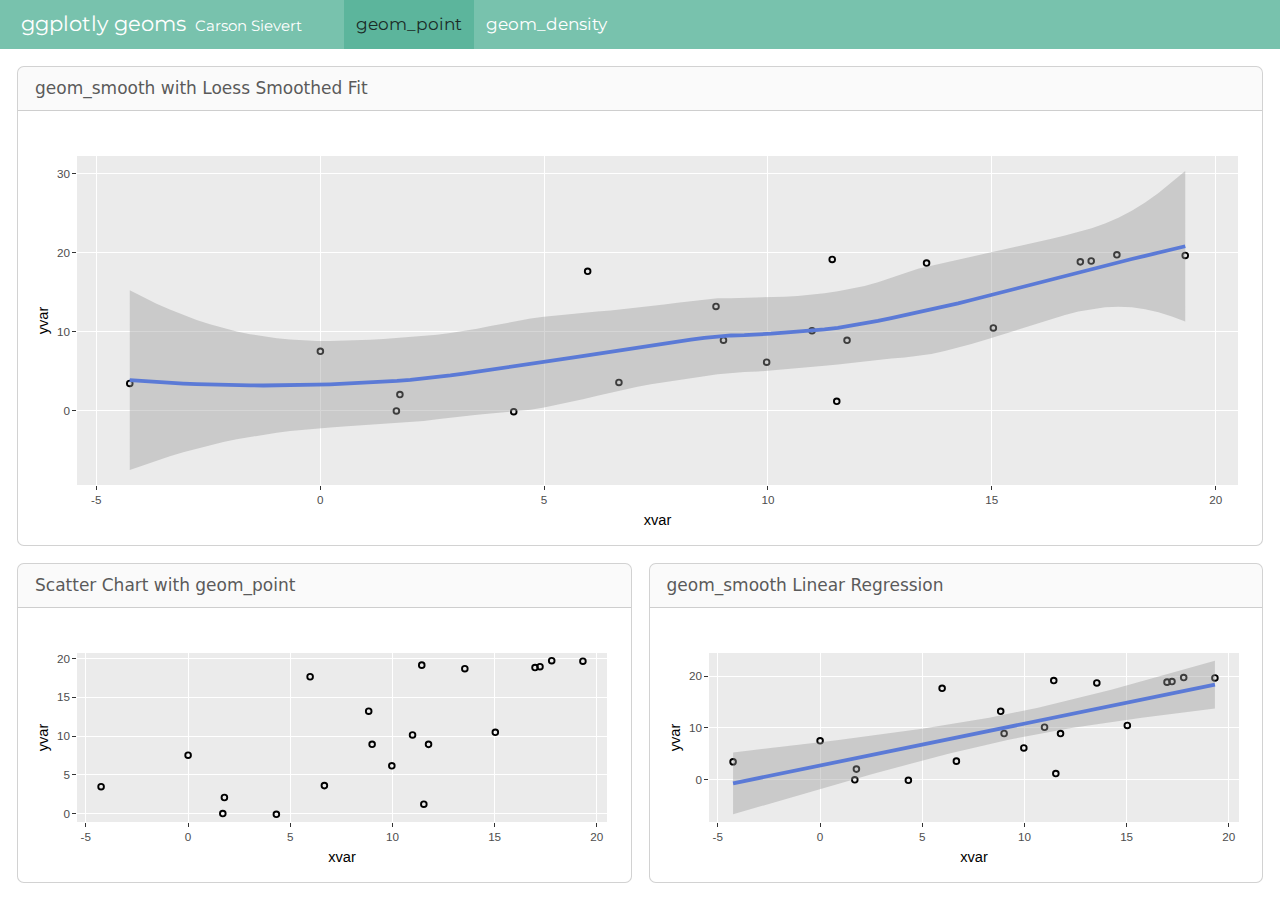
==== commit 170c49ab: "Built site for gh-pages" ====
--- a/ggplotly.html
+++ b/ggplotly.html
@@ -60,20 +60,20 @@
     <div class="navbar-brand-container">       
 
       <div class="navbar-title">
-        <div class="navbar-title-text">ggplotly geoms</div>
+        <div class="navbar-title-text"><a href="#">ggplotly geoms</a></div>
         <div class="navbar-author">Carson Sievert</div>
       </div>
     </div>
-<div id="dashboard-collapse" class="navbar-collapse collapse"><ul class="navbar-nav navbar-nav-scroll me-auto" role="tablist"><li class="nav-item" role="presentation"><a id="tab-[object Object]" class="nav-link active" data-bs-toggle="tab" role="tab" data-bs-target="#dashboard-page-1" href="#dashboard-page-1" aria-controls="dashboard-page-1" aria-selected="true"><span class="nav-link-text">geom_point</span></a></li><li class="nav-item" role="presentation"><a id="tab-[object Object]" class="nav-link" data-bs-toggle="tab" role="tab" data-bs-target="#dashboard-page-2" href="#dashboard-page-2" aria-controls="dashboard-page-2" aria-selected="false"><span class="nav-link-text">geom_density</span></a></li></ul></div></div>
+<div id="dashboard-collapse" class="navbar-collapse collapse"><ul class="navbar-nav navbar-nav-scroll me-auto" role="tablist"><li class="nav-item" role="presentation"><a id="tab-[object Object]" class="nav-link active" data-bs-toggle="tab" role="tab" data-bs-target="#geom_point" href="#geom_point" aria-controls="geom_point" aria-selected="true"><span class="nav-link-text">geom_point</span></a></li><li class="nav-item" role="presentation"><a id="tab-[object Object]" class="nav-link" data-bs-toggle="tab" role="tab" data-bs-target="#geom_density" href="#geom_density" aria-controls="geom_density" aria-selected="false"><span class="nav-link-text">geom_density</span></a></li></ul></div></div>
 
 
 </nav>
 </header>
 
-<div class="page-layout-custom bslib-gap-spacing html-fill-container bslib-page-fill">  
+<div class="page-layout-custom quarto-dashboard-content bslib-gap-spacing html-fill-container bslib-page-fill">  
 
 <div class="bslib-grid-item html-fill-item tab-content bslib-grid" data-layout="fill" style="display: grid; grid-template-rows: minmax(3em, 1fr); grid-auto-columns: minmax(0, 1fr);">
-<div class="dashboard-page tab-pane show active html-fill-item html-fill-container" data-title="geom_point" data-orientation="rows" id="dashboard-page-1" aria-labeled-by="tab-dashboard-page-1">
+<div id="geom_point" class="dashboard-page tab-pane show active html-fill-item html-fill-container" data-title="geom_point" data-orientation="rows" aria-labelledby="tab-geom_point">
 <div class="html-fill-item html-fill-container bslib-grid" style="display: grid; grid-template-rows: minmax(3em, 60fr) minmax(3em, 40fr); grid-auto-columns: minmax(0, 1fr);">
 <div class="html-fill-item html-fill-container bslib-grid" style="display: grid; grid-template-columns: minmax(3em, 1fr);
 grid-auto-rows: minmax(0, 1fr);">
@@ -84,7 +84,7 @@
 <div class="card-body html-fill-item html-fill-container">
 <div class="cell-output-display html-fill-item html-fill-container">
 <div id="htmlwidget-a8f75d06592efb60ae32" style="width:100%;height:406px;" class="plotly html-widget html-fill-item html-fill-container"></div>
-<script type="application/json" data-for="htmlwidget-a8f75d06592efb60ae32">{"x":{"data":[{"x":[-4.2523540913160982,1.7023179708042919,4.3230537526442943,1.7806284082855788,11.537348370726249,6.6721303879750966,0.0042948483991747111,9.9714030074411415,9.0074560320553427,11.766997972001898,8.8402156453660616,5.9740937832429566,15.034828849331111,10.98500989511902,13.543221961181791,11.435789493245096,16.977063388312914,17.220012697893669,17.793359217915288,19.319909163259876],"y":[3.4731572751993731,0.0059396119421584181,-0.094252427384122761,2.0728082781116353,1.2154403575051616,3.6081114114449964,7.5292102889347765,6.1561543554413447,8.9352381469102173,8.9280921873516395,13.202410971551666,17.644890794177407,10.485402010083973,10.138043065894806,18.681876114109514,19.143471805245795,18.832504955277933,18.939818864400912,19.718587761405431,19.647899862778395],"text":["xvar: -4.252354091<br />yvar:  3.473157275","xvar:  1.702317971<br />yvar:  0.005939612","xvar:  4.323053753<br />yvar: -0.094252427","xvar:  1.780628408<br />yvar:  2.072808278","xvar: 11.537348371<br />yvar:  1.215440358","xvar:  6.672130388<br />yvar:  3.608111411","xvar:  0.004294848<br />yvar:  7.529210289","xvar:  9.971403007<br />yvar:  6.156154355","xvar:  9.007456032<br />yvar:  8.935238147","xvar: 11.766997972<br />yvar:  8.928092187","xvar:  8.840215645<br />yvar: 13.202410972","xvar:  5.974093783<br />yvar: 17.644890794","xvar: 15.034828849<br />yvar: 10.485402010","xvar: 10.985009895<br />yvar: 10.138043066","xvar: 13.543221961<br />yvar: 18.681876114","xvar: 11.435789493<br />yvar: 19.143471805","xvar: 16.977063388<br />yvar: 18.832504955","xvar: 17.220012698<br />yvar: 18.939818864","xvar: 17.793359218<br />yvar: 19.718587761","xvar: 19.319909163<br />yvar: 19.647899863"],"type":"scatter","mode":"markers","marker":{"autocolorscale":false,"color":"rgba(0,0,0,1)","opacity":1,"size":5.6692913385826778,"symbol":"circle-open","line":{"width":1.8897637795275593,"color":"rgba(0,0,0,1)"}},"hoveron":"points","showlegend":false,"xaxis":"x","yaxis":"y","hoverinfo":"text","frame":null},{"x":[-4.2523540913160982,-3.9539710121442506,-3.6555879329724026,-3.357204853800555,-3.058821774628707,-2.7604386954568594,-2.4620556162850118,-2.1636725371131638,-1.8652894579413162,-1.5669063787694686,-1.2685232995976206,-0.97014022042577297,-0.67175714125392538,-0.37337406208207735,-0.07499098291022932,0.22339209626161782,0.52177517543346585,0.82015825460531389,1.118541333777161,1.4169244129490091,1.7153074921208571,2.0136905712927042,2.3120736504645523,2.6104567296364003,2.9088398088082474,3.2072228879800955,3.5056059671519435,3.8039890463237906,4.1023721254956396,4.4007552046674867,4.6991382838393339,4.9975213630111828,5.2959044421830299,5.5942875213548771,5.892670600526726,6.1910536796985731,6.4894367588704203,6.7878198380422692,7.0862029172141163,7.3845859963859635,7.6829690755578124,7.9813521547296595,8.2797352339015067,8.5781183130733556,8.8765013922452027,9.1748844714170499,9.4732675505888988,9.7716506297607459,10.070033708932593,10.368416788104442,10.666799867276289,10.965182946448138,11.263566025619985,11.561949104791832,11.860332183963679,12.158715263135528,12.457098342307377,12.755481421479223,13.053864500651072,13.352247579822921,13.650630658994766,13.949013738166615,14.247396817338464,14.545779896510309,14.844162975682158,15.142546054854007,15.440929134025852,15.739312213197701,16.037695292369548,16.336078371541397,16.634461450713246,16.932844529885095,17.231227609056937,17.529610688228786,17.827993767400635,18.126376846572484,18.424759925744333,18.723143004916182,19.021526084088023,19.319909163259876],"y":[3.8905386085137783,3.7585871463790399,3.6416833649995555,3.5395625295478546,3.4519599051964658,3.3786107571179178,3.3192503504847402,3.273613950469461,3.2414368222446108,3.2224542309827187,3.2164014418563118,3.2230137200379207,3.2420263307000745,3.2731745390153013,3.3161936101561302,3.3708188092950908,3.4367854016047126,3.5138286522575237,3.6016838264260529,3.7000861892828305,3.8087955085423029,3.9406806880067067,4.1032316160276334,4.2913773151744072,4.5000468080163465,4.7241691171227735,4.958673265063009,5.1984882744063716,5.4385431677221856,5.6744943568209001,5.9169274073760372,6.1693789293712609,6.429793073890937,6.696113992019435,6.9662858348411287,7.2382527534403804,7.5099588989015587,7.7793484223090346,8.0443654747471776,8.3029542073003526,8.5530587710529336,8.7926233170892818,9.019591996493773,9.2319089603507738,9.4264731363464964,9.5333453872438589,9.5703083552218473,9.6206532806494209,9.7563171265647277,9.8930026659039623,10.011980679103763,10.136617302272148,10.290278671517138,10.496229710214122,10.75462110467933,11.049548728287007,11.37328058606035,11.71808468302256,12.076229024196856,12.439981614606442,12.80380253404423,13.185924149951907,13.589329320736715,14.010348356075969,14.445311565646982,14.890549259127068,15.342391746193529,15.797169336523687,16.251212339794847,16.700851065684326,17.142415823869435,17.572236924027482,17.986656426386197,18.391683973667259,18.794934346746025,19.19697148097061,19.598359311689148,19.999661774249745,20.401442804000524,20.804266336289633],"text":["xvar: -4.25235409<br />yvar:  3.890539","xvar: -3.95397101<br />yvar:  3.758587","xvar: -3.65558793<br />yvar:  3.641683","xvar: -3.35720485<br />yvar:  3.539563","xvar: -3.05882177<br />yvar:  3.451960","xvar: -2.76043870<br />yvar:  3.378611","xvar: -2.46205562<br />yvar:  3.319250","xvar: -2.16367254<br />yvar:  3.273614","xvar: -1.86528946<br />yvar:  3.241437","xvar: -1.56690638<br />yvar:  3.222454","xvar: -1.26852330<br />yvar:  3.216401","xvar: -0.97014022<br />yvar:  3.223014","xvar: -0.67175714<br />yvar:  3.242026","xvar: -0.37337406<br />yvar:  3.273175","xvar: -0.07499098<br />yvar:  3.316194","xvar:  0.22339210<br />yvar:  3.370819","xvar:  0.52177518<br />yvar:  3.436785","xvar:  0.82015825<br />yvar:  3.513829","xvar:  1.11854133<br />yvar:  3.601684","xvar:  1.41692441<br />yvar:  3.700086","xvar:  1.71530749<br />yvar:  3.808796","xvar:  2.01369057<br />yvar:  3.940681","xvar:  2.31207365<br />yvar:  4.103232","xvar:  2.61045673<br />yvar:  4.291377","xvar:  2.90883981<br />yvar:  4.500047","xvar:  3.20722289<br />yvar:  4.724169","xvar:  3.50560597<br />yvar:  4.958673","xvar:  3.80398905<br />yvar:  5.198488","xvar:  4.10237213<br />yvar:  5.438543","xvar:  4.40075520<br />yvar:  5.674494","xvar:  4.69913828<br />yvar:  5.916927","xvar:  4.99752136<br />yvar:  6.169379","xvar:  5.29590444<br />yvar:  6.429793","xvar:  5.59428752<br />yvar:  6.696114","xvar:  5.89267060<br />yvar:  6.966286","xvar:  6.19105368<br />yvar:  7.238253","xvar:  6.48943676<br />yvar:  7.509959","xvar:  6.78781984<br />yvar:  7.779348","xvar:  7.08620292<br />yvar:  8.044365","xvar:  7.38458600<br />yvar:  8.302954","xvar:  7.68296908<br />yvar:  8.553059","xvar:  7.98135215<br />yvar:  8.792623","xvar:  8.27973523<br />yvar:  9.019592","xvar:  8.57811831<br />yvar:  9.231909","xvar:  8.87650139<br />yvar:  9.426473","xvar:  9.17488447<br />yvar:  9.533345","xvar:  9.47326755<br />yvar:  9.570308","xvar:  9.77165063<br />yvar:  9.620653","xvar: 10.07003371<br />yvar:  9.756317","xvar: 10.36841679<br />yvar:  9.893003","xvar: 10.66679987<br />yvar: 10.011981","xvar: 10.96518295<br />yvar: 10.136617","xvar: 11.26356603<br />yvar: 10.290279","xvar: 11.56194910<br />yvar: 10.496230","xvar: 11.86033218<br />yvar: 10.754621","xvar: 12.15871526<br />yvar: 11.049549","xvar: 12.45709834<br />yvar: 11.373281","xvar: 12.75548142<br />yvar: 11.718085","xvar: 13.05386450<br />yvar: 12.076229","xvar: 13.35224758<br />yvar: 12.439982","xvar: 13.65063066<br />yvar: 12.803803","xvar: 13.94901374<br />yvar: 13.185924","xvar: 14.24739682<br />yvar: 13.589329","xvar: 14.54577990<br />yvar: 14.010348","xvar: 14.84416298<br />yvar: 14.445312","xvar: 15.14254605<br />yvar: 14.890549","xvar: 15.44092913<br />yvar: 15.342392","xvar: 15.73931221<br />yvar: 15.797169","xvar: 16.03769529<br />yvar: 16.251212","xvar: 16.33607837<br />yvar: 16.700851","xvar: 16.63446145<br />yvar: 17.142416","xvar: 16.93284453<br />yvar: 17.572237","xvar: 17.23122761<br />yvar: 17.986656","xvar: 17.52961069<br />yvar: 18.391684","xvar: 17.82799377<br />yvar: 18.794934","xvar: 18.12637685<br />yvar: 19.196971","xvar: 18.42475993<br />yvar: 19.598359","xvar: 18.72314300<br />yvar: 19.999662","xvar: 19.02152608<br />yvar: 20.401443","xvar: 19.31990916<br />yvar: 20.804266"],"type":"scatter","mode":"lines","name":"fitted values","line":{"width":3.7795275590551185,"color":"rgba(51,102,255,1)","dash":"solid"},"hoveron":"points","showlegend":false,"xaxis":"x","yaxis":"y","hoverinfo":"text","frame":null},{"x":[-4.2523540913160982,-3.9539710121442506,-3.6555879329724026,-3.357204853800555,-3.058821774628707,-2.7604386954568594,-2.4620556162850118,-2.1636725371131638,-1.8652894579413162,-1.5669063787694686,-1.2685232995976206,-0.97014022042577297,-0.67175714125392538,-0.37337406208207735,-0.07499098291022932,0.22339209626161782,0.52177517543346585,0.82015825460531389,1.118541333777161,1.4169244129490091,1.7153074921208571,2.0136905712927042,2.3120736504645523,2.6104567296364003,2.9088398088082474,3.2072228879800955,3.5056059671519435,3.8039890463237906,4.1023721254956396,4.4007552046674867,4.6991382838393339,4.9975213630111828,5.2959044421830299,5.5942875213548771,5.892670600526726,6.1910536796985731,6.4894367588704203,6.7878198380422692,7.0862029172141163,7.3845859963859635,7.6829690755578124,7.9813521547296595,8.2797352339015067,8.5781183130733556,8.8765013922452027,9.1748844714170499,9.4732675505888988,9.7716506297607459,10.070033708932593,10.368416788104442,10.666799867276289,10.965182946448138,11.263566025619985,11.561949104791832,11.860332183963679,12.158715263135528,12.457098342307377,12.755481421479223,13.053864500651072,13.352247579822921,13.650630658994766,13.949013738166615,14.247396817338464,14.545779896510309,14.844162975682158,15.142546054854007,15.440929134025852,15.739312213197701,16.037695292369548,16.336078371541397,16.634461450713246,16.932844529885095,17.231227609056937,17.529610688228786,17.827993767400635,18.126376846572484,18.424759925744333,18.723143004916182,19.021526084088023,19.319909163259876,19.319909163259876,19.319909163259876,19.021526084088023,18.723143004916182,18.424759925744333,18.126376846572484,17.827993767400635,17.529610688228786,17.231227609056937,16.932844529885095,16.634461450713246,16.336078371541397,16.037695292369548,15.739312213197701,15.440929134025852,15.142546054854007,14.844162975682158,14.545779896510309,14.247396817338464,13.949013738166615,13.650630658994766,13.352247579822921,13.053864500651072,12.755481421479223,12.457098342307377,12.158715263135528,11.860332183963679,11.561949104791832,11.263566025619985,10.965182946448138,10.666799867276289,10.368416788104442,10.070033708932593,9.7716506297607459,9.4732675505888988,9.1748844714170499,8.8765013922452027,8.5781183130733556,8.2797352339015067,7.9813521547296595,7.6829690755578124,7.3845859963859635,7.0862029172141163,6.7878198380422692,6.4894367588704203,6.1910536796985731,5.892670600526726,5.5942875213548771,5.2959044421830299,4.9975213630111828,4.6991382838393339,4.4007552046674867,4.1023721254956396,3.8039890463237906,3.5056059671519435,3.2072228879800955,2.9088398088082474,2.6104567296364003,2.3120736504645523,2.0136905712927042,1.7153074921208571,1.4169244129490091,1.118541333777161,0.82015825460531389,0.52177517543346585,0.22339209626161782,-0.07499098291022932,-0.37337406208207735,-0.67175714125392538,-0.97014022042577297,-1.2685232995976206,-1.5669063787694686,-1.8652894579413162,-2.1636725371131638,-2.4620556162850118,-2.7604386954568594,-3.058821774628707,-3.357204853800555,-3.6555879329724026,-3.9539710121442506,-4.2523540913160982,-4.2523540913160982],"y":[-7.4623682392276605,-6.8478421457726641,-6.2674252644750608,-5.7223448060704847,-5.2138514977430468,-4.7431497338938629,-4.3112975278958565,-3.9190742662472471,-3.5668204453584154,-3.2542628824201114,-2.9803496502297131,-2.743127286027681,-2.5396934837363672,-2.3662478569592831,-2.2182426970293472,-2.0906119915369792,-1.9780398386412799,-1.8752251612263509,-1.7771080427269434,-1.6790384285588762,-1.5768292172344327,-1.4390056239817173,-1.2539701049956733,-1.0443923991895838,-0.83311375586284342,-0.63790381342457092,-0.46768113787989929,-0.32095125094200316,-0.18671616984940886,-0.045406033144981706,0.15451690560296338,0.42334413615310318,0.74952984003921141,1.1184134638648304,1.5136781390868599,1.9186324193499562,2.3175417385927899,2.6970727252549258,3.0477264168708338,3.3649651924406765,3.6496856080288209,3.9078303963552878,4.1492024091329069,4.3857532194502244,4.6288851075373065,4.8224608332027357,4.9219703121512968,4.9825209094127887,5.1384357588001688,5.3450072466685725,5.5184302759097381,5.6340951307737681,5.7208088568914874,5.856492527066405,6.0728708409069281,6.3009610508032603,6.4883645152031848,6.6238705267435991,6.7425502827665698,6.9101218331602725,7.193648243162122,7.5598142410453546,7.9821373510042077,8.4503814158774677,8.954247551373328,9.4836023954031674,10.028401531173916,10.578273977766848,11.121719909267846,11.644898132717245,12.13007415688152,12.554015020759167,12.886979752086333,13.100138121548834,13.172788814403253,13.091901723795068,12.855468596956367,12.469711328058263,11.94518684283819,11.293667009690886,11.293667009690886,30.31486566288838,28.857698765162858,27.529612220441226,26.341250026421928,25.302041238146153,24.417079879088796,23.683229825785684,23.086333100686062,22.590458827295798,22.154757490857349,21.756803998651407,21.380704770321849,21.016064695280527,20.656381961213143,20.297496122850969,19.936375579920636,19.570315296274472,19.196521290469221,18.812034058858458,18.413956824926338,17.969841396052612,17.409907765627143,16.812298839301523,16.258196656917516,15.798136405770755,15.436371368451733,15.135966893361839,14.859748486142788,14.639139473770527,14.505531082297788,14.440998085139352,14.374198494329287,14.258785651886054,14.218646398292398,14.244229941284981,14.224061165155685,14.078064701251323,13.889981583854638,13.677416237823277,13.456431934077045,13.240943222160029,13.041004532623521,12.861624119363142,12.702376059210327,12.557873087530805,12.418893530595398,12.273814520174039,12.110056307742664,11.915413722589419,11.679337909149112,11.394394746786782,11.063802505293779,10.717927799754747,10.385027668005918,10.086242047670119,9.8332073718955364,9.6271470295383992,9.4604333370509401,9.3203669999951302,9.194420234319038,9.0792108071245377,8.9804756955790488,8.9028824657413992,8.851610641850705,8.8322496101271604,8.8506299173416068,8.9125969349898853,9.0237461451365171,9.1891547261035225,9.4131525339423376,9.6991713443855492,10.049694089847637,10.46630216718617,10.949798228865337,11.500371248129699,12.117771308135978,12.801469865166194,13.550791994474171,14.365016438530745,15.243445456255216,-7.4623682392276605],"text":["xvar: -4.25235409<br />yvar:  3.890539","xvar: -3.95397101<br />yvar:  3.758587","xvar: -3.65558793<br />yvar:  3.641683","xvar: -3.35720485<br />yvar:  3.539563","xvar: -3.05882177<br />yvar:  3.451960","xvar: -2.76043870<br />yvar:  3.378611","xvar: -2.46205562<br />yvar:  3.319250","xvar: -2.16367254<br />yvar:  3.273614","xvar: -1.86528946<br />yvar:  3.241437","xvar: -1.56690638<br />yvar:  3.222454","xvar: -1.26852330<br />yvar:  3.216401","xvar: -0.97014022<br />yvar:  3.223014","xvar: -0.67175714<br />yvar:  3.242026","xvar: -0.37337406<br />yvar:  3.273175","xvar: -0.07499098<br />yvar:  3.316194","xvar:  0.22339210<br />yvar:  3.370819","xvar:  0.52177518<br />yvar:  3.436785","xvar:  0.82015825<br />yvar:  3.513829","xvar:  1.11854133<br />yvar:  3.601684","xvar:  1.41692441<br />yvar:  3.700086","xvar:  1.71530749<br />yvar:  3.808796","xvar:  2.01369057<br />yvar:  3.940681","xvar:  2.31207365<br />yvar:  4.103232","xvar:  2.61045673<br />yvar:  4.291377","xvar:  2.90883981<br />yvar:  4.500047","xvar:  3.20722289<br />yvar:  4.724169","xvar:  3.50560597<br />yvar:  4.958673","xvar:  3.80398905<br />yvar:  5.198488","xvar:  4.10237213<br />yvar:  5.438543","xvar:  4.40075520<br />yvar:  5.674494","xvar:  4.69913828<br />yvar:  5.916927","xvar:  4.99752136<br />yvar:  6.169379","xvar:  5.29590444<br />yvar:  6.429793","xvar:  5.59428752<br />yvar:  6.696114","xvar:  5.89267060<br />yvar:  6.966286","xvar:  6.19105368<br />yvar:  7.238253","xvar:  6.48943676<br />yvar:  7.509959","xvar:  6.78781984<br />yvar:  7.779348","xvar:  7.08620292<br />yvar:  8.044365","xvar:  7.38458600<br />yvar:  8.302954","xvar:  7.68296908<br />yvar:  8.553059","xvar:  7.98135215<br />yvar:  8.792623","xvar:  8.27973523<br />yvar:  9.019592","xvar:  8.57811831<br />yvar:  9.231909","xvar:  8.87650139<br />yvar:  9.426473","xvar:  9.17488447<br />yvar:  9.533345","xvar:  9.47326755<br />yvar:  9.570308","xvar:  9.77165063<br />yvar:  9.620653","xvar: 10.07003371<br />yvar:  9.756317","xvar: 10.36841679<br />yvar:  9.893003","xvar: 10.66679987<br />yvar: 10.011981","xvar: 10.96518295<br />yvar: 10.136617","xvar: 11.26356603<br />yvar: 10.290279","xvar: 11.56194910<br />yvar: 10.496230","xvar: 11.86033218<br />yvar: 10.754621","xvar: 12.15871526<br />yvar: 11.049549","xvar: 12.45709834<br />yvar: 11.373281","xvar: 12.75548142<br />yvar: 11.718085","xvar: 13.05386450<br />yvar: 12.076229","xvar: 13.35224758<br />yvar: 12.439982","xvar: 13.65063066<br />yvar: 12.803803","xvar: 13.94901374<br />yvar: 13.185924","xvar: 14.24739682<br />yvar: 13.589329","xvar: 14.54577990<br />yvar: 14.010348","xvar: 14.84416298<br />yvar: 14.445312","xvar: 15.14254605<br />yvar: 14.890549","xvar: 15.44092913<br />yvar: 15.342392","xvar: 15.73931221<br />yvar: 15.797169","xvar: 16.03769529<br />yvar: 16.251212","xvar: 16.33607837<br />yvar: 16.700851","xvar: 16.63446145<br />yvar: 17.142416","xvar: 16.93284453<br />yvar: 17.572237","xvar: 17.23122761<br />yvar: 17.986656","xvar: 17.52961069<br />yvar: 18.391684","xvar: 17.82799377<br />yvar: 18.794934","xvar: 18.12637685<br />yvar: 19.196971","xvar: 18.42475993<br />yvar: 19.598359","xvar: 18.72314300<br />yvar: 19.999662","xvar: 19.02152608<br />yvar: 20.401443","xvar: 19.31990916<br />yvar: 20.804266","xvar: 19.31990916<br />yvar: 20.804266","xvar: 19.31990916<br />yvar: 20.804266","xvar: 19.02152608<br />yvar: 20.401443","xvar: 18.72314300<br />yvar: 19.999662","xvar: 18.42475993<br />yvar: 19.598359","xvar: 18.12637685<br />yvar: 19.196971","xvar: 17.82799377<br />yvar: 18.794934","xvar: 17.52961069<br />yvar: 18.391684","xvar: 17.23122761<br />yvar: 17.986656","xvar: 16.93284453<br />yvar: 17.572237","xvar: 16.63446145<br />yvar: 17.142416","xvar: 16.33607837<br />yvar: 16.700851","xvar: 16.03769529<br />yvar: 16.251212","xvar: 15.73931221<br />yvar: 15.797169","xvar: 15.44092913<br />yvar: 15.342392","xvar: 15.14254605<br />yvar: 14.890549","xvar: 14.84416298<br />yvar: 14.445312","xvar: 14.54577990<br />yvar: 14.010348","xvar: 14.24739682<br />yvar: 13.589329","xvar: 13.94901374<br />yvar: 13.185924","xvar: 13.65063066<br />yvar: 12.803803","xvar: 13.35224758<br />yvar: 12.439982","xvar: 13.05386450<br />yvar: 12.076229","xvar: 12.75548142<br />yvar: 11.718085","xvar: 12.45709834<br />yvar: 11.373281","xvar: 12.15871526<br />yvar: 11.049549","xvar: 11.86033218<br />yvar: 10.754621","xvar: 11.56194910<br />yvar: 10.496230","xvar: 11.26356603<br />yvar: 10.290279","xvar: 10.96518295<br />yvar: 10.136617","xvar: 10.66679987<br />yvar: 10.011981","xvar: 10.36841679<br />yvar:  9.893003","xvar: 10.07003371<br />yvar:  9.756317","xvar:  9.77165063<br />yvar:  9.620653","xvar:  9.47326755<br />yvar:  9.570308","xvar:  9.17488447<br />yvar:  9.533345","xvar:  8.87650139<br />yvar:  9.426473","xvar:  8.57811831<br />yvar:  9.231909","xvar:  8.27973523<br />yvar:  9.019592","xvar:  7.98135215<br />yvar:  8.792623","xvar:  7.68296908<br />yvar:  8.553059","xvar:  7.38458600<br />yvar:  8.302954","xvar:  7.08620292<br />yvar:  8.044365","xvar:  6.78781984<br />yvar:  7.779348","xvar:  6.48943676<br />yvar:  7.509959","xvar:  6.19105368<br />yvar:  7.238253","xvar:  5.89267060<br />yvar:  6.966286","xvar:  5.59428752<br />yvar:  6.696114","xvar:  5.29590444<br />yvar:  6.429793","xvar:  4.99752136<br />yvar:  6.169379","xvar:  4.69913828<br />yvar:  5.916927","xvar:  4.40075520<br />yvar:  5.674494","xvar:  4.10237213<br />yvar:  5.438543","xvar:  3.80398905<br />yvar:  5.198488","xvar:  3.50560597<br />yvar:  4.958673","xvar:  3.20722289<br />yvar:  4.724169","xvar:  2.90883981<br />yvar:  4.500047","xvar:  2.61045673<br />yvar:  4.291377","xvar:  2.31207365<br />yvar:  4.103232","xvar:  2.01369057<br />yvar:  3.940681","xvar:  1.71530749<br />yvar:  3.808796","xvar:  1.41692441<br />yvar:  3.700086","xvar:  1.11854133<br />yvar:  3.601684","xvar:  0.82015825<br />yvar:  3.513829","xvar:  0.52177518<br />yvar:  3.436785","xvar:  0.22339210<br />yvar:  3.370819","xvar: -0.07499098<br />yvar:  3.316194","xvar: -0.37337406<br />yvar:  3.273175","xvar: -0.67175714<br />yvar:  3.242026","xvar: -0.97014022<br />yvar:  3.223014","xvar: -1.26852330<br />yvar:  3.216401","xvar: -1.56690638<br />yvar:  3.222454","xvar: -1.86528946<br />yvar:  3.241437","xvar: -2.16367254<br />yvar:  3.273614","xvar: -2.46205562<br />yvar:  3.319250","xvar: -2.76043870<br />yvar:  3.378611","xvar: -3.05882177<br />yvar:  3.451960","xvar: -3.35720485<br />yvar:  3.539563","xvar: -3.65558793<br />yvar:  3.641683","xvar: -3.95397101<br />yvar:  3.758587","xvar: -4.25235409<br />yvar:  3.890539","xvar: -4.25235409<br />yvar:  3.890539"],"type":"scatter","mode":"lines","line":{"width":3.7795275590551185,"color":"transparent","dash":"solid"},"fill":"toself","fillcolor":"rgba(153,153,153,0.4)","hoveron":"points","hoverinfo":"x+y","showlegend":false,"xaxis":"x","yaxis":"y","frame":null}],"layout":{"margin":{"t":27.68949771689498,"r":7.3059360730593621,"b":41.643835616438366,"l":37.260273972602747},"plot_bgcolor":"rgba(235,235,235,1)","paper_bgcolor":"rgba(255,255,255,1)","font":{"color":"rgba(0,0,0,1)","family":"","size":14.611872146118724},"xaxis":{"domain":[0,1],"automargin":true,"type":"linear","autorange":false,"range":[-5.430967254044897,20.498522325988674],"tickmode":"array","ticktext":["-5","0","5","10","15","20"],"tickvals":[-5,0,5.0000000000000009,10,15,20],"categoryorder":"array","categoryarray":["-5","0","5","10","15","20"],"nticks":null,"ticks":"outside","tickcolor":"rgba(51,51,51,1)","ticklen":3.6529680365296811,"tickwidth":0.66417600664176002,"showticklabels":true,"tickfont":{"color":"rgba(77,77,77,1)","family":"","size":11.68949771689498},"tickangle":-0,"showline":false,"linecolor":null,"linewidth":0,"showgrid":true,"gridcolor":"rgba(255,255,255,1)","gridwidth":0.66417600664176002,"zeroline":false,"anchor":"y","title":{"text":"xvar","font":{"color":"rgba(0,0,0,1)","family":"","size":14.611872146118724}},"hoverformat":".2f"},"yaxis":{"domain":[0,1],"automargin":true,"type":"linear","autorange":false,"range":[-9.3512299343334622,32.203727357994183],"tickmode":"array","ticktext":["0","10","20","30"],"tickvals":[0,9.9999999999999982,20,30],"categoryorder":"array","categoryarray":["0","10","20","30"],"nticks":null,"ticks":"outside","tickcolor":"rgba(51,51,51,1)","ticklen":3.6529680365296811,"tickwidth":0.66417600664176002,"showticklabels":true,"tickfont":{"color":"rgba(77,77,77,1)","family":"","size":11.68949771689498},"tickangle":-0,"showline":false,"linecolor":null,"linewidth":0,"showgrid":true,"gridcolor":"rgba(255,255,255,1)","gridwidth":0.66417600664176002,"zeroline":false,"anchor":"x","title":{"text":"yvar","font":{"color":"rgba(0,0,0,1)","family":"","size":14.611872146118724}},"hoverformat":".2f"},"shapes":[{"type":"rect","fillcolor":null,"line":{"color":null,"width":0,"linetype":[]},"yref":"paper","xref":"paper","x0":0,"x1":1,"y0":0,"y1":1}],"showlegend":false,"legend":{"bgcolor":"rgba(255,255,255,1)","bordercolor":"transparent","borderwidth":1.8897637795275593,"font":{"color":"rgba(0,0,0,1)","family":"","size":11.68949771689498}},"hovermode":"closest","barmode":"relative"},"config":{"doubleClick":"reset","modeBarButtonsToAdd":["hoverclosest","hovercompare"],"showSendToCloud":false},"source":"A","attrs":{"f9e9125b459b":{"x":{},"y":{},"type":"scatter"},"f9e92636cc87":{"x":{},"y":{}}},"cur_data":"f9e9125b459b","visdat":{"f9e9125b459b":["function (y) ","x"],"f9e92636cc87":["function (y) ","x"]},"highlight":{"on":"plotly_click","persistent":false,"dynamic":false,"selectize":false,"opacityDim":0.20000000000000001,"selected":{"opacity":1},"debounce":0},"shinyEvents":["plotly_hover","plotly_click","plotly_selected","plotly_relayout","plotly_brushed","plotly_brushing","plotly_clickannotation","plotly_doubleclick","plotly_deselect","plotly_afterplot","plotly_sunburstclick"],"base_url":"https://plot.ly"},"evals":[],"jsHooks":[]}</script>
+<script type="application/json" data-for="htmlwidget-a8f75d06592efb60ae32">{"x":{"data":[{"x":[-4.2523540913160982,1.7023179708042919,4.3230537526442943,1.7806284082855788,11.537348370726249,6.6721303879750966,0.0042948483991747111,9.9714030074411415,9.0074560320553427,11.766997972001898,8.8402156453660616,5.9740937832429566,15.034828849331111,10.98500989511902,13.543221961181791,11.435789493245096,16.977063388312914,17.220012697893669,17.793359217915288,19.319909163259876],"y":[3.4731572751993731,0.0059396119421584181,-0.094252427384122761,2.0728082781116353,1.2154403575051616,3.6081114114449964,7.5292102889347765,6.1561543554413447,8.9352381469102173,8.9280921873516395,13.202410971551666,17.644890794177407,10.485402010083973,10.138043065894806,18.681876114109514,19.143471805245795,18.832504955277933,18.939818864400912,19.718587761405431,19.647899862778395],"text":["xvar: -4.252354091<br />yvar:  3.473157275","xvar:  1.702317971<br />yvar:  0.005939612","xvar:  4.323053753<br />yvar: -0.094252427","xvar:  1.780628408<br />yvar:  2.072808278","xvar: 11.537348371<br />yvar:  1.215440358","xvar:  6.672130388<br />yvar:  3.608111411","xvar:  0.004294848<br />yvar:  7.529210289","xvar:  9.971403007<br />yvar:  6.156154355","xvar:  9.007456032<br />yvar:  8.935238147","xvar: 11.766997972<br />yvar:  8.928092187","xvar:  8.840215645<br />yvar: 13.202410972","xvar:  5.974093783<br />yvar: 17.644890794","xvar: 15.034828849<br />yvar: 10.485402010","xvar: 10.985009895<br />yvar: 10.138043066","xvar: 13.543221961<br />yvar: 18.681876114","xvar: 11.435789493<br />yvar: 19.143471805","xvar: 16.977063388<br />yvar: 18.832504955","xvar: 17.220012698<br />yvar: 18.939818864","xvar: 17.793359218<br />yvar: 19.718587761","xvar: 19.319909163<br />yvar: 19.647899863"],"type":"scatter","mode":"markers","marker":{"autocolorscale":false,"color":"rgba(0,0,0,1)","opacity":1,"size":5.6692913385826778,"symbol":"circle-open","line":{"width":1.8897637795275593,"color":"rgba(0,0,0,1)"}},"hoveron":"points","showlegend":false,"xaxis":"x","yaxis":"y","hoverinfo":"text","frame":null},{"x":[-4.2523540913160982,-3.9539710121442506,-3.6555879329724026,-3.357204853800555,-3.058821774628707,-2.7604386954568594,-2.4620556162850118,-2.1636725371131638,-1.8652894579413162,-1.5669063787694686,-1.2685232995976206,-0.97014022042577297,-0.67175714125392538,-0.37337406208207735,-0.07499098291022932,0.22339209626161782,0.52177517543346585,0.82015825460531389,1.118541333777161,1.4169244129490091,1.7153074921208571,2.0136905712927042,2.3120736504645523,2.6104567296364003,2.9088398088082474,3.2072228879800955,3.5056059671519435,3.8039890463237906,4.1023721254956396,4.4007552046674867,4.6991382838393339,4.9975213630111828,5.2959044421830299,5.5942875213548771,5.892670600526726,6.1910536796985731,6.4894367588704203,6.7878198380422692,7.0862029172141163,7.3845859963859635,7.6829690755578124,7.9813521547296595,8.2797352339015067,8.5781183130733556,8.8765013922452027,9.1748844714170499,9.4732675505888988,9.7716506297607459,10.070033708932593,10.368416788104442,10.666799867276289,10.965182946448138,11.263566025619985,11.561949104791832,11.860332183963679,12.158715263135528,12.457098342307377,12.755481421479223,13.053864500651072,13.352247579822921,13.650630658994766,13.949013738166615,14.247396817338464,14.545779896510309,14.844162975682158,15.142546054854007,15.440929134025852,15.739312213197701,16.037695292369548,16.336078371541397,16.634461450713246,16.932844529885095,17.231227609056937,17.529610688228786,17.827993767400635,18.126376846572484,18.424759925744333,18.723143004916182,19.021526084088023,19.319909163259876],"y":[3.8905386085137783,3.7585871463790399,3.6416833649995555,3.5395625295478546,3.4519599051964658,3.3786107571179178,3.3192503504847402,3.273613950469461,3.2414368222446108,3.2224542309827187,3.2164014418563118,3.2230137200379207,3.2420263307000745,3.2731745390153013,3.3161936101561302,3.3708188092950908,3.4367854016047126,3.5138286522575237,3.6016838264260529,3.7000861892828305,3.8087955085423029,3.9406806880067067,4.1032316160276334,4.2913773151744072,4.5000468080163465,4.7241691171227735,4.958673265063009,5.1984882744063716,5.4385431677221856,5.6744943568209001,5.9169274073760372,6.1693789293712609,6.429793073890937,6.696113992019435,6.9662858348411287,7.2382527534403804,7.5099588989015587,7.7793484223090346,8.0443654747471776,8.3029542073003526,8.5530587710529336,8.7926233170892818,9.019591996493773,9.2319089603507738,9.4264731363464964,9.5333453872438589,9.5703083552218473,9.6206532806494209,9.7563171265647277,9.8930026659039623,10.011980679103763,10.136617302272148,10.290278671517138,10.496229710214122,10.75462110467933,11.049548728287007,11.37328058606035,11.71808468302256,12.076229024196856,12.439981614606442,12.80380253404423,13.185924149951907,13.589329320736715,14.010348356075969,14.445311565646982,14.890549259127068,15.342391746193529,15.797169336523687,16.251212339794847,16.700851065684326,17.142415823869435,17.572236924027482,17.986656426386197,18.391683973667259,18.794934346746025,19.19697148097061,19.598359311689148,19.999661774249745,20.401442804000524,20.804266336289633],"text":["xvar: -4.25235409<br />yvar:  3.890539","xvar: -3.95397101<br />yvar:  3.758587","xvar: -3.65558793<br />yvar:  3.641683","xvar: -3.35720485<br />yvar:  3.539563","xvar: -3.05882177<br />yvar:  3.451960","xvar: -2.76043870<br />yvar:  3.378611","xvar: -2.46205562<br />yvar:  3.319250","xvar: -2.16367254<br />yvar:  3.273614","xvar: -1.86528946<br />yvar:  3.241437","xvar: -1.56690638<br />yvar:  3.222454","xvar: -1.26852330<br />yvar:  3.216401","xvar: -0.97014022<br />yvar:  3.223014","xvar: -0.67175714<br />yvar:  3.242026","xvar: -0.37337406<br />yvar:  3.273175","xvar: -0.07499098<br />yvar:  3.316194","xvar:  0.22339210<br />yvar:  3.370819","xvar:  0.52177518<br />yvar:  3.436785","xvar:  0.82015825<br />yvar:  3.513829","xvar:  1.11854133<br />yvar:  3.601684","xvar:  1.41692441<br />yvar:  3.700086","xvar:  1.71530749<br />yvar:  3.808796","xvar:  2.01369057<br />yvar:  3.940681","xvar:  2.31207365<br />yvar:  4.103232","xvar:  2.61045673<br />yvar:  4.291377","xvar:  2.90883981<br />yvar:  4.500047","xvar:  3.20722289<br />yvar:  4.724169","xvar:  3.50560597<br />yvar:  4.958673","xvar:  3.80398905<br />yvar:  5.198488","xvar:  4.10237213<br />yvar:  5.438543","xvar:  4.40075520<br />yvar:  5.674494","xvar:  4.69913828<br />yvar:  5.916927","xvar:  4.99752136<br />yvar:  6.169379","xvar:  5.29590444<br />yvar:  6.429793","xvar:  5.59428752<br />yvar:  6.696114","xvar:  5.89267060<br />yvar:  6.966286","xvar:  6.19105368<br />yvar:  7.238253","xvar:  6.48943676<br />yvar:  7.509959","xvar:  6.78781984<br />yvar:  7.779348","xvar:  7.08620292<br />yvar:  8.044365","xvar:  7.38458600<br />yvar:  8.302954","xvar:  7.68296908<br />yvar:  8.553059","xvar:  7.98135215<br />yvar:  8.792623","xvar:  8.27973523<br />yvar:  9.019592","xvar:  8.57811831<br />yvar:  9.231909","xvar:  8.87650139<br />yvar:  9.426473","xvar:  9.17488447<br />yvar:  9.533345","xvar:  9.47326755<br />yvar:  9.570308","xvar:  9.77165063<br />yvar:  9.620653","xvar: 10.07003371<br />yvar:  9.756317","xvar: 10.36841679<br />yvar:  9.893003","xvar: 10.66679987<br />yvar: 10.011981","xvar: 10.96518295<br />yvar: 10.136617","xvar: 11.26356603<br />yvar: 10.290279","xvar: 11.56194910<br />yvar: 10.496230","xvar: 11.86033218<br />yvar: 10.754621","xvar: 12.15871526<br />yvar: 11.049549","xvar: 12.45709834<br />yvar: 11.373281","xvar: 12.75548142<br />yvar: 11.718085","xvar: 13.05386450<br />yvar: 12.076229","xvar: 13.35224758<br />yvar: 12.439982","xvar: 13.65063066<br />yvar: 12.803803","xvar: 13.94901374<br />yvar: 13.185924","xvar: 14.24739682<br />yvar: 13.589329","xvar: 14.54577990<br />yvar: 14.010348","xvar: 14.84416298<br />yvar: 14.445312","xvar: 15.14254605<br />yvar: 14.890549","xvar: 15.44092913<br />yvar: 15.342392","xvar: 15.73931221<br />yvar: 15.797169","xvar: 16.03769529<br />yvar: 16.251212","xvar: 16.33607837<br />yvar: 16.700851","xvar: 16.63446145<br />yvar: 17.142416","xvar: 16.93284453<br />yvar: 17.572237","xvar: 17.23122761<br />yvar: 17.986656","xvar: 17.52961069<br />yvar: 18.391684","xvar: 17.82799377<br />yvar: 18.794934","xvar: 18.12637685<br />yvar: 19.196971","xvar: 18.42475993<br />yvar: 19.598359","xvar: 18.72314300<br />yvar: 19.999662","xvar: 19.02152608<br />yvar: 20.401443","xvar: 19.31990916<br />yvar: 20.804266"],"type":"scatter","mode":"lines","name":"fitted values","line":{"width":3.7795275590551185,"color":"rgba(51,102,255,1)","dash":"solid"},"hoveron":"points","showlegend":false,"xaxis":"x","yaxis":"y","hoverinfo":"text","frame":null},{"x":[-4.2523540913160982,-3.9539710121442506,-3.6555879329724026,-3.357204853800555,-3.058821774628707,-2.7604386954568594,-2.4620556162850118,-2.1636725371131638,-1.8652894579413162,-1.5669063787694686,-1.2685232995976206,-0.97014022042577297,-0.67175714125392538,-0.37337406208207735,-0.07499098291022932,0.22339209626161782,0.52177517543346585,0.82015825460531389,1.118541333777161,1.4169244129490091,1.7153074921208571,2.0136905712927042,2.3120736504645523,2.6104567296364003,2.9088398088082474,3.2072228879800955,3.5056059671519435,3.8039890463237906,4.1023721254956396,4.4007552046674867,4.6991382838393339,4.9975213630111828,5.2959044421830299,5.5942875213548771,5.892670600526726,6.1910536796985731,6.4894367588704203,6.7878198380422692,7.0862029172141163,7.3845859963859635,7.6829690755578124,7.9813521547296595,8.2797352339015067,8.5781183130733556,8.8765013922452027,9.1748844714170499,9.4732675505888988,9.7716506297607459,10.070033708932593,10.368416788104442,10.666799867276289,10.965182946448138,11.263566025619985,11.561949104791832,11.860332183963679,12.158715263135528,12.457098342307377,12.755481421479223,13.053864500651072,13.352247579822921,13.650630658994766,13.949013738166615,14.247396817338464,14.545779896510309,14.844162975682158,15.142546054854007,15.440929134025852,15.739312213197701,16.037695292369548,16.336078371541397,16.634461450713246,16.932844529885095,17.231227609056937,17.529610688228786,17.827993767400635,18.126376846572484,18.424759925744333,18.723143004916182,19.021526084088023,19.319909163259876,19.319909163259876,19.319909163259876,19.021526084088023,18.723143004916182,18.424759925744333,18.126376846572484,17.827993767400635,17.529610688228786,17.231227609056937,16.932844529885095,16.634461450713246,16.336078371541397,16.037695292369548,15.739312213197701,15.440929134025852,15.142546054854007,14.844162975682158,14.545779896510309,14.247396817338464,13.949013738166615,13.650630658994766,13.352247579822921,13.053864500651072,12.755481421479223,12.457098342307377,12.158715263135528,11.860332183963679,11.561949104791832,11.263566025619985,10.965182946448138,10.666799867276289,10.368416788104442,10.070033708932593,9.7716506297607459,9.4732675505888988,9.1748844714170499,8.8765013922452027,8.5781183130733556,8.2797352339015067,7.9813521547296595,7.6829690755578124,7.3845859963859635,7.0862029172141163,6.7878198380422692,6.4894367588704203,6.1910536796985731,5.892670600526726,5.5942875213548771,5.2959044421830299,4.9975213630111828,4.6991382838393339,4.4007552046674867,4.1023721254956396,3.8039890463237906,3.5056059671519435,3.2072228879800955,2.9088398088082474,2.6104567296364003,2.3120736504645523,2.0136905712927042,1.7153074921208571,1.4169244129490091,1.118541333777161,0.82015825460531389,0.52177517543346585,0.22339209626161782,-0.07499098291022932,-0.37337406208207735,-0.67175714125392538,-0.97014022042577297,-1.2685232995976206,-1.5669063787694686,-1.8652894579413162,-2.1636725371131638,-2.4620556162850118,-2.7604386954568594,-3.058821774628707,-3.357204853800555,-3.6555879329724026,-3.9539710121442506,-4.2523540913160982,-4.2523540913160982],"y":[-7.4623682392276605,-6.8478421457726641,-6.2674252644750608,-5.7223448060704847,-5.2138514977430468,-4.7431497338938629,-4.3112975278958565,-3.9190742662472471,-3.5668204453584154,-3.2542628824201114,-2.9803496502297131,-2.743127286027681,-2.5396934837363672,-2.3662478569592831,-2.2182426970293472,-2.0906119915369792,-1.9780398386412799,-1.8752251612263509,-1.7771080427269434,-1.6790384285588762,-1.5768292172344327,-1.4390056239817173,-1.2539701049956733,-1.0443923991895838,-0.83311375586284342,-0.63790381342457092,-0.46768113787989929,-0.32095125094200316,-0.18671616984940886,-0.045406033144981706,0.15451690560296338,0.42334413615310318,0.74952984003921141,1.1184134638648304,1.5136781390868599,1.9186324193499562,2.3175417385927899,2.6970727252549258,3.0477264168708338,3.3649651924406765,3.6496856080288209,3.9078303963552878,4.1492024091329069,4.3857532194502244,4.6288851075373065,4.8224608332027357,4.9219703121512968,4.9825209094127887,5.1384357588001688,5.3450072466685725,5.5184302759097381,5.6340951307737681,5.7208088568914874,5.856492527066405,6.0728708409069281,6.3009610508032603,6.4883645152031848,6.6238705267435991,6.7425502827665698,6.9101218331602725,7.193648243162122,7.5598142410453546,7.9821373510042077,8.4503814158774677,8.954247551373328,9.4836023954031674,10.028401531173916,10.578273977766848,11.121719909267846,11.644898132717245,12.13007415688152,12.554015020759167,12.886979752086333,13.100138121548834,13.172788814403253,13.091901723795068,12.855468596956367,12.469711328058263,11.94518684283819,11.293667009690886,11.293667009690886,30.31486566288838,28.857698765162858,27.529612220441226,26.341250026421928,25.302041238146153,24.417079879088796,23.683229825785684,23.086333100686062,22.590458827295798,22.154757490857349,21.756803998651407,21.380704770321849,21.016064695280527,20.656381961213143,20.297496122850969,19.936375579920636,19.570315296274472,19.196521290469221,18.812034058858458,18.413956824926338,17.969841396052612,17.409907765627143,16.812298839301523,16.258196656917516,15.798136405770755,15.436371368451733,15.135966893361839,14.859748486142788,14.639139473770527,14.505531082297788,14.440998085139352,14.374198494329287,14.258785651886054,14.218646398292398,14.244229941284981,14.224061165155685,14.078064701251323,13.889981583854638,13.677416237823277,13.456431934077045,13.240943222160029,13.041004532623521,12.861624119363142,12.702376059210327,12.557873087530805,12.418893530595398,12.273814520174039,12.110056307742664,11.915413722589419,11.679337909149112,11.394394746786782,11.063802505293779,10.717927799754747,10.385027668005918,10.086242047670119,9.8332073718955364,9.6271470295383992,9.4604333370509401,9.3203669999951302,9.194420234319038,9.0792108071245377,8.9804756955790488,8.9028824657413992,8.851610641850705,8.8322496101271604,8.8506299173416068,8.9125969349898853,9.0237461451365171,9.1891547261035225,9.4131525339423376,9.6991713443855492,10.049694089847637,10.46630216718617,10.949798228865337,11.500371248129699,12.117771308135978,12.801469865166194,13.550791994474171,14.365016438530745,15.243445456255216,-7.4623682392276605],"text":["xvar: -4.25235409<br />yvar:  3.890539","xvar: -3.95397101<br />yvar:  3.758587","xvar: -3.65558793<br />yvar:  3.641683","xvar: -3.35720485<br />yvar:  3.539563","xvar: -3.05882177<br />yvar:  3.451960","xvar: -2.76043870<br />yvar:  3.378611","xvar: -2.46205562<br />yvar:  3.319250","xvar: -2.16367254<br />yvar:  3.273614","xvar: -1.86528946<br />yvar:  3.241437","xvar: -1.56690638<br />yvar:  3.222454","xvar: -1.26852330<br />yvar:  3.216401","xvar: -0.97014022<br />yvar:  3.223014","xvar: -0.67175714<br />yvar:  3.242026","xvar: -0.37337406<br />yvar:  3.273175","xvar: -0.07499098<br />yvar:  3.316194","xvar:  0.22339210<br />yvar:  3.370819","xvar:  0.52177518<br />yvar:  3.436785","xvar:  0.82015825<br />yvar:  3.513829","xvar:  1.11854133<br />yvar:  3.601684","xvar:  1.41692441<br />yvar:  3.700086","xvar:  1.71530749<br />yvar:  3.808796","xvar:  2.01369057<br />yvar:  3.940681","xvar:  2.31207365<br />yvar:  4.103232","xvar:  2.61045673<br />yvar:  4.291377","xvar:  2.90883981<br />yvar:  4.500047","xvar:  3.20722289<br />yvar:  4.724169","xvar:  3.50560597<br />yvar:  4.958673","xvar:  3.80398905<br />yvar:  5.198488","xvar:  4.10237213<br />yvar:  5.438543","xvar:  4.40075520<br />yvar:  5.674494","xvar:  4.69913828<br />yvar:  5.916927","xvar:  4.99752136<br />yvar:  6.169379","xvar:  5.29590444<br />yvar:  6.429793","xvar:  5.59428752<br />yvar:  6.696114","xvar:  5.89267060<br />yvar:  6.966286","xvar:  6.19105368<br />yvar:  7.238253","xvar:  6.48943676<br />yvar:  7.509959","xvar:  6.78781984<br />yvar:  7.779348","xvar:  7.08620292<br />yvar:  8.044365","xvar:  7.38458600<br />yvar:  8.302954","xvar:  7.68296908<br />yvar:  8.553059","xvar:  7.98135215<br />yvar:  8.792623","xvar:  8.27973523<br />yvar:  9.019592","xvar:  8.57811831<br />yvar:  9.231909","xvar:  8.87650139<br />yvar:  9.426473","xvar:  9.17488447<br />yvar:  9.533345","xvar:  9.47326755<br />yvar:  9.570308","xvar:  9.77165063<br />yvar:  9.620653","xvar: 10.07003371<br />yvar:  9.756317","xvar: 10.36841679<br />yvar:  9.893003","xvar: 10.66679987<br />yvar: 10.011981","xvar: 10.96518295<br />yvar: 10.136617","xvar: 11.26356603<br />yvar: 10.290279","xvar: 11.56194910<br />yvar: 10.496230","xvar: 11.86033218<br />yvar: 10.754621","xvar: 12.15871526<br />yvar: 11.049549","xvar: 12.45709834<br />yvar: 11.373281","xvar: 12.75548142<br />yvar: 11.718085","xvar: 13.05386450<br />yvar: 12.076229","xvar: 13.35224758<br />yvar: 12.439982","xvar: 13.65063066<br />yvar: 12.803803","xvar: 13.94901374<br />yvar: 13.185924","xvar: 14.24739682<br />yvar: 13.589329","xvar: 14.54577990<br />yvar: 14.010348","xvar: 14.84416298<br />yvar: 14.445312","xvar: 15.14254605<br />yvar: 14.890549","xvar: 15.44092913<br />yvar: 15.342392","xvar: 15.73931221<br />yvar: 15.797169","xvar: 16.03769529<br />yvar: 16.251212","xvar: 16.33607837<br />yvar: 16.700851","xvar: 16.63446145<br />yvar: 17.142416","xvar: 16.93284453<br />yvar: 17.572237","xvar: 17.23122761<br />yvar: 17.986656","xvar: 17.52961069<br />yvar: 18.391684","xvar: 17.82799377<br />yvar: 18.794934","xvar: 18.12637685<br />yvar: 19.196971","xvar: 18.42475993<br />yvar: 19.598359","xvar: 18.72314300<br />yvar: 19.999662","xvar: 19.02152608<br />yvar: 20.401443","xvar: 19.31990916<br />yvar: 20.804266","xvar: 19.31990916<br />yvar: 20.804266","xvar: 19.31990916<br />yvar: 20.804266","xvar: 19.02152608<br />yvar: 20.401443","xvar: 18.72314300<br />yvar: 19.999662","xvar: 18.42475993<br />yvar: 19.598359","xvar: 18.12637685<br />yvar: 19.196971","xvar: 17.82799377<br />yvar: 18.794934","xvar: 17.52961069<br />yvar: 18.391684","xvar: 17.23122761<br />yvar: 17.986656","xvar: 16.93284453<br />yvar: 17.572237","xvar: 16.63446145<br />yvar: 17.142416","xvar: 16.33607837<br />yvar: 16.700851","xvar: 16.03769529<br />yvar: 16.251212","xvar: 15.73931221<br />yvar: 15.797169","xvar: 15.44092913<br />yvar: 15.342392","xvar: 15.14254605<br />yvar: 14.890549","xvar: 14.84416298<br />yvar: 14.445312","xvar: 14.54577990<br />yvar: 14.010348","xvar: 14.24739682<br />yvar: 13.589329","xvar: 13.94901374<br />yvar: 13.185924","xvar: 13.65063066<br />yvar: 12.803803","xvar: 13.35224758<br />yvar: 12.439982","xvar: 13.05386450<br />yvar: 12.076229","xvar: 12.75548142<br />yvar: 11.718085","xvar: 12.45709834<br />yvar: 11.373281","xvar: 12.15871526<br />yvar: 11.049549","xvar: 11.86033218<br />yvar: 10.754621","xvar: 11.56194910<br />yvar: 10.496230","xvar: 11.26356603<br />yvar: 10.290279","xvar: 10.96518295<br />yvar: 10.136617","xvar: 10.66679987<br />yvar: 10.011981","xvar: 10.36841679<br />yvar:  9.893003","xvar: 10.07003371<br />yvar:  9.756317","xvar:  9.77165063<br />yvar:  9.620653","xvar:  9.47326755<br />yvar:  9.570308","xvar:  9.17488447<br />yvar:  9.533345","xvar:  8.87650139<br />yvar:  9.426473","xvar:  8.57811831<br />yvar:  9.231909","xvar:  8.27973523<br />yvar:  9.019592","xvar:  7.98135215<br />yvar:  8.792623","xvar:  7.68296908<br />yvar:  8.553059","xvar:  7.38458600<br />yvar:  8.302954","xvar:  7.08620292<br />yvar:  8.044365","xvar:  6.78781984<br />yvar:  7.779348","xvar:  6.48943676<br />yvar:  7.509959","xvar:  6.19105368<br />yvar:  7.238253","xvar:  5.89267060<br />yvar:  6.966286","xvar:  5.59428752<br />yvar:  6.696114","xvar:  5.29590444<br />yvar:  6.429793","xvar:  4.99752136<br />yvar:  6.169379","xvar:  4.69913828<br />yvar:  5.916927","xvar:  4.40075520<br />yvar:  5.674494","xvar:  4.10237213<br />yvar:  5.438543","xvar:  3.80398905<br />yvar:  5.198488","xvar:  3.50560597<br />yvar:  4.958673","xvar:  3.20722289<br />yvar:  4.724169","xvar:  2.90883981<br />yvar:  4.500047","xvar:  2.61045673<br />yvar:  4.291377","xvar:  2.31207365<br />yvar:  4.103232","xvar:  2.01369057<br />yvar:  3.940681","xvar:  1.71530749<br />yvar:  3.808796","xvar:  1.41692441<br />yvar:  3.700086","xvar:  1.11854133<br />yvar:  3.601684","xvar:  0.82015825<br />yvar:  3.513829","xvar:  0.52177518<br />yvar:  3.436785","xvar:  0.22339210<br />yvar:  3.370819","xvar: -0.07499098<br />yvar:  3.316194","xvar: -0.37337406<br />yvar:  3.273175","xvar: -0.67175714<br />yvar:  3.242026","xvar: -0.97014022<br />yvar:  3.223014","xvar: -1.26852330<br />yvar:  3.216401","xvar: -1.56690638<br />yvar:  3.222454","xvar: -1.86528946<br />yvar:  3.241437","xvar: -2.16367254<br />yvar:  3.273614","xvar: -2.46205562<br />yvar:  3.319250","xvar: -2.76043870<br />yvar:  3.378611","xvar: -3.05882177<br />yvar:  3.451960","xvar: -3.35720485<br />yvar:  3.539563","xvar: -3.65558793<br />yvar:  3.641683","xvar: -3.95397101<br />yvar:  3.758587","xvar: -4.25235409<br />yvar:  3.890539","xvar: -4.25235409<br />yvar:  3.890539"],"type":"scatter","mode":"lines","line":{"width":3.7795275590551185,"color":"transparent","dash":"solid"},"fill":"toself","fillcolor":"rgba(153,153,153,0.4)","hoveron":"points","hoverinfo":"x+y","showlegend":false,"xaxis":"x","yaxis":"y","frame":null}],"layout":{"margin":{"t":27.68949771689498,"r":7.3059360730593621,"b":41.643835616438366,"l":37.260273972602747},"plot_bgcolor":"rgba(235,235,235,1)","paper_bgcolor":"rgba(255,255,255,1)","font":{"color":"rgba(0,0,0,1)","family":"","size":14.611872146118724},"xaxis":{"domain":[0,1],"automargin":true,"type":"linear","autorange":false,"range":[-5.430967254044897,20.498522325988674],"tickmode":"array","ticktext":["-5","0","5","10","15","20"],"tickvals":[-5,0,5.0000000000000009,10,15,20],"categoryorder":"array","categoryarray":["-5","0","5","10","15","20"],"nticks":null,"ticks":"outside","tickcolor":"rgba(51,51,51,1)","ticklen":3.6529680365296811,"tickwidth":0.66417600664176002,"showticklabels":true,"tickfont":{"color":"rgba(77,77,77,1)","family":"","size":11.68949771689498},"tickangle":-0,"showline":false,"linecolor":null,"linewidth":0,"showgrid":true,"gridcolor":"rgba(255,255,255,1)","gridwidth":0.66417600664176002,"zeroline":false,"anchor":"y","title":{"text":"xvar","font":{"color":"rgba(0,0,0,1)","family":"","size":14.611872146118724}},"hoverformat":".2f"},"yaxis":{"domain":[0,1],"automargin":true,"type":"linear","autorange":false,"range":[-9.3512299343334622,32.203727357994183],"tickmode":"array","ticktext":["0","10","20","30"],"tickvals":[0,9.9999999999999982,20,30],"categoryorder":"array","categoryarray":["0","10","20","30"],"nticks":null,"ticks":"outside","tickcolor":"rgba(51,51,51,1)","ticklen":3.6529680365296811,"tickwidth":0.66417600664176002,"showticklabels":true,"tickfont":{"color":"rgba(77,77,77,1)","family":"","size":11.68949771689498},"tickangle":-0,"showline":false,"linecolor":null,"linewidth":0,"showgrid":true,"gridcolor":"rgba(255,255,255,1)","gridwidth":0.66417600664176002,"zeroline":false,"anchor":"x","title":{"text":"yvar","font":{"color":"rgba(0,0,0,1)","family":"","size":14.611872146118724}},"hoverformat":".2f"},"shapes":[{"type":"rect","fillcolor":null,"line":{"color":null,"width":0,"linetype":[]},"yref":"paper","xref":"paper","x0":0,"x1":1,"y0":0,"y1":1}],"showlegend":false,"legend":{"bgcolor":"rgba(255,255,255,1)","bordercolor":"transparent","borderwidth":1.8897637795275593,"font":{"color":"rgba(0,0,0,1)","family":"","size":11.68949771689498}},"hovermode":"closest","barmode":"relative"},"config":{"doubleClick":"reset","modeBarButtonsToAdd":["hoverclosest","hovercompare"],"showSendToCloud":false},"source":"A","attrs":{"29b26e0acc33":{"x":{},"y":{},"type":"scatter"},"29b26e460b6":{"x":{},"y":{}}},"cur_data":"29b26e0acc33","visdat":{"29b26e0acc33":["function (y) ","x"],"29b26e460b6":["function (y) ","x"]},"highlight":{"on":"plotly_click","persistent":false,"dynamic":false,"selectize":false,"opacityDim":0.20000000000000001,"selected":{"opacity":1},"debounce":0},"shinyEvents":["plotly_hover","plotly_click","plotly_selected","plotly_relayout","plotly_brushed","plotly_brushing","plotly_clickannotation","plotly_doubleclick","plotly_deselect","plotly_afterplot","plotly_sunburstclick"],"base_url":"https://plot.ly"},"evals":[],"jsHooks":[]}</script>
 </div>
 </div>
 <bslib-tooltip placement="auto" bsoptions="[]" data-require-bs-version="5" data-require-bs-caller="tooltip()">
@@ -103,7 +103,7 @@
 <div class="card-body html-fill-item html-fill-container">
 <div class="cell-output-display html-fill-item html-fill-container">
 <div id="htmlwidget-47ac64fa88b394a29257" style="width:100%;height:406px;" class="plotly html-widget html-fill-item html-fill-container"></div>
-<script type="application/json" data-for="htmlwidget-47ac64fa88b394a29257">{"x":{"data":[{"x":[-4.2523540913160982,1.7023179708042919,4.3230537526442943,1.7806284082855788,11.537348370726249,6.6721303879750966,0.0042948483991747111,9.9714030074411415,9.0074560320553427,11.766997972001898,8.8402156453660616,5.9740937832429566,15.034828849331111,10.98500989511902,13.543221961181791,11.435789493245096,16.977063388312914,17.220012697893669,17.793359217915288,19.319909163259876],"y":[3.4731572751993731,0.0059396119421584181,-0.094252427384122761,2.0728082781116353,1.2154403575051616,3.6081114114449964,7.5292102889347765,6.1561543554413447,8.9352381469102173,8.9280921873516395,13.202410971551666,17.644890794177407,10.485402010083973,10.138043065894806,18.681876114109514,19.143471805245795,18.832504955277933,18.939818864400912,19.718587761405431,19.647899862778395],"text":["xvar: -4.252354091<br />yvar:  3.473157275","xvar:  1.702317971<br />yvar:  0.005939612","xvar:  4.323053753<br />yvar: -0.094252427","xvar:  1.780628408<br />yvar:  2.072808278","xvar: 11.537348371<br />yvar:  1.215440358","xvar:  6.672130388<br />yvar:  3.608111411","xvar:  0.004294848<br />yvar:  7.529210289","xvar:  9.971403007<br />yvar:  6.156154355","xvar:  9.007456032<br />yvar:  8.935238147","xvar: 11.766997972<br />yvar:  8.928092187","xvar:  8.840215645<br />yvar: 13.202410972","xvar:  5.974093783<br />yvar: 17.644890794","xvar: 15.034828849<br />yvar: 10.485402010","xvar: 10.985009895<br />yvar: 10.138043066","xvar: 13.543221961<br />yvar: 18.681876114","xvar: 11.435789493<br />yvar: 19.143471805","xvar: 16.977063388<br />yvar: 18.832504955","xvar: 17.220012698<br />yvar: 18.939818864","xvar: 17.793359218<br />yvar: 19.718587761","xvar: 19.319909163<br />yvar: 19.647899863"],"type":"scatter","mode":"markers","marker":{"autocolorscale":false,"color":"rgba(0,0,0,1)","opacity":1,"size":5.6692913385826778,"symbol":"circle-open","line":{"width":1.8897637795275593,"color":"rgba(0,0,0,1)"}},"hoveron":"points","showlegend":false,"xaxis":"x","yaxis":"y","hoverinfo":"text","frame":null}],"layout":{"margin":{"t":27.68949771689498,"r":7.3059360730593621,"b":41.643835616438366,"l":37.260273972602747},"plot_bgcolor":"rgba(235,235,235,1)","paper_bgcolor":"rgba(255,255,255,1)","font":{"color":"rgba(0,0,0,1)","family":"","size":14.611872146118724},"xaxis":{"domain":[0,1],"automargin":true,"type":"linear","autorange":false,"range":[-5.430967254044897,20.498522325988674],"tickmode":"array","ticktext":["-5","0","5","10","15","20"],"tickvals":[-5,0,5.0000000000000009,10,15,20],"categoryorder":"array","categoryarray":["-5","0","5","10","15","20"],"nticks":null,"ticks":"outside","tickcolor":"rgba(51,51,51,1)","ticklen":3.6529680365296811,"tickwidth":0.66417600664176002,"showticklabels":true,"tickfont":{"color":"rgba(77,77,77,1)","family":"","size":11.68949771689498},"tickangle":-0,"showline":false,"linecolor":null,"linewidth":0,"showgrid":true,"gridcolor":"rgba(255,255,255,1)","gridwidth":0.66417600664176002,"zeroline":false,"anchor":"y","title":{"text":"xvar","font":{"color":"rgba(0,0,0,1)","family":"","size":14.611872146118724}},"hoverformat":".2f"},"yaxis":{"domain":[0,1],"automargin":true,"type":"linear","autorange":false,"range":[-1.0848944368236006,20.709229770844907],"tickmode":"array","ticktext":["0","5","10","15","20"],"tickvals":[0,4.9999999999999991,10,15,20],"categoryorder":"array","categoryarray":["0","5","10","15","20"],"nticks":null,"ticks":"outside","tickcolor":"rgba(51,51,51,1)","ticklen":3.6529680365296811,"tickwidth":0.66417600664176002,"showticklabels":true,"tickfont":{"color":"rgba(77,77,77,1)","family":"","size":11.68949771689498},"tickangle":-0,"showline":false,"linecolor":null,"linewidth":0,"showgrid":true,"gridcolor":"rgba(255,255,255,1)","gridwidth":0.66417600664176002,"zeroline":false,"anchor":"x","title":{"text":"yvar","font":{"color":"rgba(0,0,0,1)","family":"","size":14.611872146118724}},"hoverformat":".2f"},"shapes":[{"type":"rect","fillcolor":null,"line":{"color":null,"width":0,"linetype":[]},"yref":"paper","xref":"paper","x0":0,"x1":1,"y0":0,"y1":1}],"showlegend":false,"legend":{"bgcolor":"rgba(255,255,255,1)","bordercolor":"transparent","borderwidth":1.8897637795275593,"font":{"color":"rgba(0,0,0,1)","family":"","size":11.68949771689498}},"hovermode":"closest","barmode":"relative"},"config":{"doubleClick":"reset","modeBarButtonsToAdd":["hoverclosest","hovercompare"],"showSendToCloud":false},"source":"A","attrs":{"f9e9198dc3f2":{"x":{},"y":{},"type":"scatter"}},"cur_data":"f9e9198dc3f2","visdat":{"f9e9198dc3f2":["function (y) ","x"]},"highlight":{"on":"plotly_click","persistent":false,"dynamic":false,"selectize":false,"opacityDim":0.20000000000000001,"selected":{"opacity":1},"debounce":0},"shinyEvents":["plotly_hover","plotly_click","plotly_selected","plotly_relayout","plotly_brushed","plotly_brushing","plotly_clickannotation","plotly_doubleclick","plotly_deselect","plotly_afterplot","plotly_sunburstclick"],"base_url":"https://plot.ly"},"evals":[],"jsHooks":[]}</script>
+<script type="application/json" data-for="htmlwidget-47ac64fa88b394a29257">{"x":{"data":[{"x":[-4.2523540913160982,1.7023179708042919,4.3230537526442943,1.7806284082855788,11.537348370726249,6.6721303879750966,0.0042948483991747111,9.9714030074411415,9.0074560320553427,11.766997972001898,8.8402156453660616,5.9740937832429566,15.034828849331111,10.98500989511902,13.543221961181791,11.435789493245096,16.977063388312914,17.220012697893669,17.793359217915288,19.319909163259876],"y":[3.4731572751993731,0.0059396119421584181,-0.094252427384122761,2.0728082781116353,1.2154403575051616,3.6081114114449964,7.5292102889347765,6.1561543554413447,8.9352381469102173,8.9280921873516395,13.202410971551666,17.644890794177407,10.485402010083973,10.138043065894806,18.681876114109514,19.143471805245795,18.832504955277933,18.939818864400912,19.718587761405431,19.647899862778395],"text":["xvar: -4.252354091<br />yvar:  3.473157275","xvar:  1.702317971<br />yvar:  0.005939612","xvar:  4.323053753<br />yvar: -0.094252427","xvar:  1.780628408<br />yvar:  2.072808278","xvar: 11.537348371<br />yvar:  1.215440358","xvar:  6.672130388<br />yvar:  3.608111411","xvar:  0.004294848<br />yvar:  7.529210289","xvar:  9.971403007<br />yvar:  6.156154355","xvar:  9.007456032<br />yvar:  8.935238147","xvar: 11.766997972<br />yvar:  8.928092187","xvar:  8.840215645<br />yvar: 13.202410972","xvar:  5.974093783<br />yvar: 17.644890794","xvar: 15.034828849<br />yvar: 10.485402010","xvar: 10.985009895<br />yvar: 10.138043066","xvar: 13.543221961<br />yvar: 18.681876114","xvar: 11.435789493<br />yvar: 19.143471805","xvar: 16.977063388<br />yvar: 18.832504955","xvar: 17.220012698<br />yvar: 18.939818864","xvar: 17.793359218<br />yvar: 19.718587761","xvar: 19.319909163<br />yvar: 19.647899863"],"type":"scatter","mode":"markers","marker":{"autocolorscale":false,"color":"rgba(0,0,0,1)","opacity":1,"size":5.6692913385826778,"symbol":"circle-open","line":{"width":1.8897637795275593,"color":"rgba(0,0,0,1)"}},"hoveron":"points","showlegend":false,"xaxis":"x","yaxis":"y","hoverinfo":"text","frame":null}],"layout":{"margin":{"t":27.68949771689498,"r":7.3059360730593621,"b":41.643835616438366,"l":37.260273972602747},"plot_bgcolor":"rgba(235,235,235,1)","paper_bgcolor":"rgba(255,255,255,1)","font":{"color":"rgba(0,0,0,1)","family":"","size":14.611872146118724},"xaxis":{"domain":[0,1],"automargin":true,"type":"linear","autorange":false,"range":[-5.430967254044897,20.498522325988674],"tickmode":"array","ticktext":["-5","0","5","10","15","20"],"tickvals":[-5,0,5.0000000000000009,10,15,20],"categoryorder":"array","categoryarray":["-5","0","5","10","15","20"],"nticks":null,"ticks":"outside","tickcolor":"rgba(51,51,51,1)","ticklen":3.6529680365296811,"tickwidth":0.66417600664176002,"showticklabels":true,"tickfont":{"color":"rgba(77,77,77,1)","family":"","size":11.68949771689498},"tickangle":-0,"showline":false,"linecolor":null,"linewidth":0,"showgrid":true,"gridcolor":"rgba(255,255,255,1)","gridwidth":0.66417600664176002,"zeroline":false,"anchor":"y","title":{"text":"xvar","font":{"color":"rgba(0,0,0,1)","family":"","size":14.611872146118724}},"hoverformat":".2f"},"yaxis":{"domain":[0,1],"automargin":true,"type":"linear","autorange":false,"range":[-1.0848944368236006,20.709229770844907],"tickmode":"array","ticktext":["0","5","10","15","20"],"tickvals":[0,4.9999999999999991,10,15,20],"categoryorder":"array","categoryarray":["0","5","10","15","20"],"nticks":null,"ticks":"outside","tickcolor":"rgba(51,51,51,1)","ticklen":3.6529680365296811,"tickwidth":0.66417600664176002,"showticklabels":true,"tickfont":{"color":"rgba(77,77,77,1)","family":"","size":11.68949771689498},"tickangle":-0,"showline":false,"linecolor":null,"linewidth":0,"showgrid":true,"gridcolor":"rgba(255,255,255,1)","gridwidth":0.66417600664176002,"zeroline":false,"anchor":"x","title":{"text":"yvar","font":{"color":"rgba(0,0,0,1)","family":"","size":14.611872146118724}},"hoverformat":".2f"},"shapes":[{"type":"rect","fillcolor":null,"line":{"color":null,"width":0,"linetype":[]},"yref":"paper","xref":"paper","x0":0,"x1":1,"y0":0,"y1":1}],"showlegend":false,"legend":{"bgcolor":"rgba(255,255,255,1)","bordercolor":"transparent","borderwidth":1.8897637795275593,"font":{"color":"rgba(0,0,0,1)","family":"","size":11.68949771689498}},"hovermode":"closest","barmode":"relative"},"config":{"doubleClick":"reset","modeBarButtonsToAdd":["hoverclosest","hovercompare"],"showSendToCloud":false},"source":"A","attrs":{"29b275d7a146":{"x":{},"y":{},"type":"scatter"}},"cur_data":"29b275d7a146","visdat":{"29b275d7a146":["function (y) ","x"]},"highlight":{"on":"plotly_click","persistent":false,"dynamic":false,"selectize":false,"opacityDim":0.20000000000000001,"selected":{"opacity":1},"debounce":0},"shinyEvents":["plotly_hover","plotly_click","plotly_selected","plotly_relayout","plotly_brushed","plotly_brushing","plotly_clickannotation","plotly_doubleclick","plotly_deselect","plotly_afterplot","plotly_sunburstclick"],"base_url":"https://plot.ly"},"evals":[],"jsHooks":[]}</script>
 </div>
 </div>
 <bslib-tooltip placement="auto" bsoptions="[]" data-require-bs-version="5" data-require-bs-caller="tooltip()">
@@ -118,7 +118,7 @@
 <div class="card-body html-fill-item html-fill-container">
 <div class="cell-output-display html-fill-item html-fill-container">
 <div id="htmlwidget-9f3e73e9a722a8b32607" style="width:100%;height:406px;" class="plotly html-widget html-fill-item html-fill-container"></div>
-<script type="application/json" data-for="htmlwidget-9f3e73e9a722a8b32607">{"x":{"data":[{"x":[-4.2523540913160982,1.7023179708042919,4.3230537526442943,1.7806284082855788,11.537348370726249,6.6721303879750966,0.0042948483991747111,9.9714030074411415,9.0074560320553427,11.766997972001898,8.8402156453660616,5.9740937832429566,15.034828849331111,10.98500989511902,13.543221961181791,11.435789493245096,16.977063388312914,17.220012697893669,17.793359217915288,19.319909163259876],"y":[3.4731572751993731,0.0059396119421584181,-0.094252427384122761,2.0728082781116353,1.2154403575051616,3.6081114114449964,7.5292102889347765,6.1561543554413447,8.9352381469102173,8.9280921873516395,13.202410971551666,17.644890794177407,10.485402010083973,10.138043065894806,18.681876114109514,19.143471805245795,18.832504955277933,18.939818864400912,19.718587761405431,19.647899862778395],"text":["xvar: -4.252354091<br />yvar:  3.473157275","xvar:  1.702317971<br />yvar:  0.005939612","xvar:  4.323053753<br />yvar: -0.094252427","xvar:  1.780628408<br />yvar:  2.072808278","xvar: 11.537348371<br />yvar:  1.215440358","xvar:  6.672130388<br />yvar:  3.608111411","xvar:  0.004294848<br />yvar:  7.529210289","xvar:  9.971403007<br />yvar:  6.156154355","xvar:  9.007456032<br />yvar:  8.935238147","xvar: 11.766997972<br />yvar:  8.928092187","xvar:  8.840215645<br />yvar: 13.202410972","xvar:  5.974093783<br />yvar: 17.644890794","xvar: 15.034828849<br />yvar: 10.485402010","xvar: 10.985009895<br />yvar: 10.138043066","xvar: 13.543221961<br />yvar: 18.681876114","xvar: 11.435789493<br />yvar: 19.143471805","xvar: 16.977063388<br />yvar: 18.832504955","xvar: 17.220012698<br />yvar: 18.939818864","xvar: 17.793359218<br />yvar: 19.718587761","xvar: 19.319909163<br />yvar: 19.647899863"],"type":"scatter","mode":"markers","marker":{"autocolorscale":false,"color":"rgba(0,0,0,1)","opacity":1,"size":5.6692913385826778,"symbol":"circle-open","line":{"width":1.8897637795275593,"color":"rgba(0,0,0,1)"}},"hoveron":"points","showlegend":false,"xaxis":"x","yaxis":"y","hoverinfo":"text","frame":null},{"x":[-4.2523540913160982,-3.9539710121442506,-3.6555879329724026,-3.357204853800555,-3.058821774628707,-2.7604386954568594,-2.4620556162850118,-2.1636725371131638,-1.8652894579413162,-1.5669063787694686,-1.2685232995976206,-0.97014022042577297,-0.67175714125392538,-0.37337406208207735,-0.07499098291022932,0.22339209626161782,0.52177517543346585,0.82015825460531389,1.118541333777161,1.4169244129490091,1.7153074921208571,2.0136905712927042,2.3120736504645523,2.6104567296364003,2.9088398088082474,3.2072228879800955,3.5056059671519435,3.8039890463237906,4.1023721254956396,4.4007552046674867,4.6991382838393339,4.9975213630111828,5.2959044421830299,5.5942875213548771,5.892670600526726,6.1910536796985731,6.4894367588704203,6.7878198380422692,7.0862029172141163,7.3845859963859635,7.6829690755578124,7.9813521547296595,8.2797352339015067,8.5781183130733556,8.8765013922452027,9.1748844714170499,9.4732675505888988,9.7716506297607459,10.070033708932593,10.368416788104442,10.666799867276289,10.965182946448138,11.263566025619985,11.561949104791832,11.860332183963679,12.158715263135528,12.457098342307377,12.755481421479223,13.053864500651072,13.352247579822921,13.650630658994766,13.949013738166615,14.247396817338464,14.545779896510309,14.844162975682158,15.142546054854007,15.440929134025852,15.739312213197701,16.037695292369548,16.336078371541397,16.634461450713246,16.932844529885095,17.231227609056937,17.529610688228786,17.827993767400635,18.126376846572484,18.424759925744333,18.723143004916182,19.021526084088023,19.319909163259876],"y":[-0.67200086328288888,-0.43116775747363767,-0.1903346516643861,0.050498454144865118,0.29133155995411669,0.53216466576336785,0.77299777157261906,1.0138308773818707,1.2546639831911219,1.4954970890003731,1.7363301948096246,1.9771633006188758,2.217996406428127,2.4588295122373789,2.6996626180466303,2.9404957238558813,3.1813288296651328,3.4221619354743842,3.6629950412836352,3.9038281470928866,4.1446612529021385,4.385494358711389,4.6263274645206405,4.8671605703298919,5.1079936761391433,5.3488267819483948,5.5896598877576462,5.8304929935668968,6.0713260993761491,6.3121592051854005,6.5529923109946511,6.7938254168039034,7.0346585226131539,7.2754916284224054,7.5163247342316577,7.7571578400409082,7.9979909458501588,8.238824051659412,8.4796571574686617,8.7204902632779131,8.9613233690871645,9.202156474896416,9.4429895807056674,9.6838226865149188,9.9246557923241703,10.165488898133422,10.406322003942673,10.647155109751925,10.887988215561176,11.128821321370427,11.369654427179679,11.61048753298893,11.851320638798182,12.092153744607431,12.332986850416683,12.573819956225936,12.814653062035188,13.055486167844437,13.296319273653689,13.537152379462942,13.777985485272191,14.018818591081443,14.259651696890696,14.500484802699946,14.741317908509197,14.98215101431845,15.222984120127698,15.463817225936952,15.704650331746203,15.945483437555454,16.186316543364708,16.427149649173959,16.667982754983207,16.908815860792458,17.14964896660171,17.390482072410961,17.631315178220216,17.872148284029468,18.112981389838712,18.353814495647971],"text":["xvar: -4.25235409<br />yvar: -0.67200086","xvar: -3.95397101<br />yvar: -0.43116776","xvar: -3.65558793<br />yvar: -0.19033465","xvar: -3.35720485<br />yvar:  0.05049845","xvar: -3.05882177<br />yvar:  0.29133156","xvar: -2.76043870<br />yvar:  0.53216467","xvar: -2.46205562<br />yvar:  0.77299777","xvar: -2.16367254<br />yvar:  1.01383088","xvar: -1.86528946<br />yvar:  1.25466398","xvar: -1.56690638<br />yvar:  1.49549709","xvar: -1.26852330<br />yvar:  1.73633019","xvar: -0.97014022<br />yvar:  1.97716330","xvar: -0.67175714<br />yvar:  2.21799641","xvar: -0.37337406<br />yvar:  2.45882951","xvar: -0.07499098<br />yvar:  2.69966262","xvar:  0.22339210<br />yvar:  2.94049572","xvar:  0.52177518<br />yvar:  3.18132883","xvar:  0.82015825<br />yvar:  3.42216194","xvar:  1.11854133<br />yvar:  3.66299504","xvar:  1.41692441<br />yvar:  3.90382815","xvar:  1.71530749<br />yvar:  4.14466125","xvar:  2.01369057<br />yvar:  4.38549436","xvar:  2.31207365<br />yvar:  4.62632746","xvar:  2.61045673<br />yvar:  4.86716057","xvar:  2.90883981<br />yvar:  5.10799368","xvar:  3.20722289<br />yvar:  5.34882678","xvar:  3.50560597<br />yvar:  5.58965989","xvar:  3.80398905<br />yvar:  5.83049299","xvar:  4.10237213<br />yvar:  6.07132610","xvar:  4.40075520<br />yvar:  6.31215921","xvar:  4.69913828<br />yvar:  6.55299231","xvar:  4.99752136<br />yvar:  6.79382542","xvar:  5.29590444<br />yvar:  7.03465852","xvar:  5.59428752<br />yvar:  7.27549163","xvar:  5.89267060<br />yvar:  7.51632473","xvar:  6.19105368<br />yvar:  7.75715784","xvar:  6.48943676<br />yvar:  7.99799095","xvar:  6.78781984<br />yvar:  8.23882405","xvar:  7.08620292<br />yvar:  8.47965716","xvar:  7.38458600<br />yvar:  8.72049026","xvar:  7.68296908<br />yvar:  8.96132337","xvar:  7.98135215<br />yvar:  9.20215647","xvar:  8.27973523<br />yvar:  9.44298958","xvar:  8.57811831<br />yvar:  9.68382269","xvar:  8.87650139<br />yvar:  9.92465579","xvar:  9.17488447<br />yvar: 10.16548890","xvar:  9.47326755<br />yvar: 10.40632200","xvar:  9.77165063<br />yvar: 10.64715511","xvar: 10.07003371<br />yvar: 10.88798822","xvar: 10.36841679<br />yvar: 11.12882132","xvar: 10.66679987<br />yvar: 11.36965443","xvar: 10.96518295<br />yvar: 11.61048753","xvar: 11.26356603<br />yvar: 11.85132064","xvar: 11.56194910<br />yvar: 12.09215374","xvar: 11.86033218<br />yvar: 12.33298685","xvar: 12.15871526<br />yvar: 12.57381996","xvar: 12.45709834<br />yvar: 12.81465306","xvar: 12.75548142<br />yvar: 13.05548617","xvar: 13.05386450<br />yvar: 13.29631927","xvar: 13.35224758<br />yvar: 13.53715238","xvar: 13.65063066<br />yvar: 13.77798549","xvar: 13.94901374<br />yvar: 14.01881859","xvar: 14.24739682<br />yvar: 14.25965170","xvar: 14.54577990<br />yvar: 14.50048480","xvar: 14.84416298<br />yvar: 14.74131791","xvar: 15.14254605<br />yvar: 14.98215101","xvar: 15.44092913<br />yvar: 15.22298412","xvar: 15.73931221<br />yvar: 15.46381723","xvar: 16.03769529<br />yvar: 15.70465033","xvar: 16.33607837<br />yvar: 15.94548344","xvar: 16.63446145<br />yvar: 16.18631654","xvar: 16.93284453<br />yvar: 16.42714965","xvar: 17.23122761<br />yvar: 16.66798275","xvar: 17.52961069<br />yvar: 16.90881586","xvar: 17.82799377<br />yvar: 17.14964897","xvar: 18.12637685<br />yvar: 17.39048207","xvar: 18.42475993<br />yvar: 17.63131518","xvar: 18.72314300<br />yvar: 17.87214828","xvar: 19.02152608<br />yvar: 18.11298139","xvar: 19.31990916<br />yvar: 18.35381450"],"type":"scatter","mode":"lines","name":"fitted values","line":{"width":3.7795275590551185,"color":"rgba(51,102,255,1)","dash":"solid"},"hoveron":"points","showlegend":false,"xaxis":"x","yaxis":"y","hoverinfo":"text","frame":null},{"x":[-4.2523540913160982,-3.9539710121442506,-3.6555879329724026,-3.357204853800555,-3.058821774628707,-2.7604386954568594,-2.4620556162850118,-2.1636725371131638,-1.8652894579413162,-1.5669063787694686,-1.2685232995976206,-0.97014022042577297,-0.67175714125392538,-0.37337406208207735,-0.07499098291022932,0.22339209626161782,0.52177517543346585,0.82015825460531389,1.118541333777161,1.4169244129490091,1.7153074921208571,2.0136905712927042,2.3120736504645523,2.6104567296364003,2.9088398088082474,3.2072228879800955,3.5056059671519435,3.8039890463237906,4.1023721254956396,4.4007552046674867,4.6991382838393339,4.9975213630111828,5.2959044421830299,5.5942875213548771,5.892670600526726,6.1910536796985731,6.4894367588704203,6.7878198380422692,7.0862029172141163,7.3845859963859635,7.6829690755578124,7.9813521547296595,8.2797352339015067,8.5781183130733556,8.8765013922452027,9.1748844714170499,9.4732675505888988,9.7716506297607459,10.070033708932593,10.368416788104442,10.666799867276289,10.965182946448138,11.263566025619985,11.561949104791832,11.860332183963679,12.158715263135528,12.457098342307377,12.755481421479223,13.053864500651072,13.352247579822921,13.650630658994766,13.949013738166615,14.247396817338464,14.545779896510309,14.844162975682158,15.142546054854007,15.440929134025852,15.739312213197701,16.037695292369548,16.336078371541397,16.634461450713246,16.932844529885095,17.231227609056937,17.529610688228786,17.827993767400635,18.126376846572484,18.424759925744333,18.723143004916182,19.021526084088023,19.319909163259876,19.319909163259876,19.319909163259876,19.021526084088023,18.723143004916182,18.424759925744333,18.126376846572484,17.827993767400635,17.529610688228786,17.231227609056937,16.932844529885095,16.634461450713246,16.336078371541397,16.037695292369548,15.739312213197701,15.440929134025852,15.142546054854007,14.844162975682158,14.545779896510309,14.247396817338464,13.949013738166615,13.650630658994766,13.352247579822921,13.053864500651072,12.755481421479223,12.457098342307377,12.158715263135528,11.860332183963679,11.561949104791832,11.263566025619985,10.965182946448138,10.666799867276289,10.368416788104442,10.070033708932593,9.7716506297607459,9.4732675505888988,9.1748844714170499,8.8765013922452027,8.5781183130733556,8.2797352339015067,7.9813521547296595,7.6829690755578124,7.3845859963859635,7.0862029172141163,6.7878198380422692,6.4894367588704203,6.1910536796985731,5.892670600526726,5.5942875213548771,5.2959044421830299,4.9975213630111828,4.6991382838393339,4.4007552046674867,4.1023721254956396,3.8039890463237906,3.5056059671519435,3.2072228879800955,2.9088398088082474,2.6104567296364003,2.3120736504645523,2.0136905712927042,1.7153074921208571,1.4169244129490091,1.118541333777161,0.82015825460531389,0.52177517543346585,0.22339209626161782,-0.07499098291022932,-0.37337406208207735,-0.67175714125392538,-0.97014022042577297,-1.2685232995976206,-1.5669063787694686,-1.8652894579413162,-2.1636725371131638,-2.4620556162850118,-2.7604386954568594,-3.058821774628707,-3.357204853800555,-3.6555879329724026,-3.9539710121442506,-4.2523540913160982,-4.2523540913160982],"y":[-6.6391886872498258,-6.2913851893198354,-5.9440078112953438,-5.5970806700932538,-5.2506296234656622,-4.9046824177825545,-4.5592688495296008,-4.2144209417742076,-3.8701731369352981,-3.5265625072680087,-3.1836289845378913,-2.8414156104034713,-2.4999688090415217,-2.1593386835240858,-1.8195793373738467,-1.4807492225649304,-1.1429115149733668,-0.80613451788314627,-0.47049209357977562,-0.13606412226475539,0.19706301355725619,0.52879592250058582,0.85903368067636032,1.1876672985543446,1.5145791888276459,1.8396426494857443,2.1627213807569734,2.483669059845671,2.8023290034423978,3.1185339547143558,3.43210603863578,3.7428569366522777,4.0505883381020293,4.3550927305615925,4.6561545930523067,4.9535520532566757,5.2470590607946566,5.5364481114784629,5.8214935309679188,6.1019752899078625,6.3776832773554251,6.6484219078803193,6.9140148850491334,7.1743098969284453,7.429182985769474,7.6785423219603972,7.9223311274392296,8.1605295380795777,8.3931552652083532,8.6202630055311538,8.8419426447378111,9.0583163899122408,9.2695350378351264,9.4757736322277673,9.6772267797588789,9.8741038839928326,10.066624524014525,10.255014157949125,10.439500279043239,10.620309100324363,10.797662798133498,10.971777307931482,11.142860638719554,11.311111654775752,11.476719263892523,11.639861948199984,11.800707575211154,11.959413431337126,12.116126426481774,12.270983425440644,12.424111668994085,12.575629254346318,12.725645650658247,12.874262230732469,13.021572804410415,13.167664142970636,13.312616486845442,13.456504031387443,13.599395387309485,13.741354013877544,13.741354013877544,22.966274977418397,22.626567392367939,22.287792536671493,21.95001386959499,21.613300001851286,21.277725128793005,20.943369490852447,20.610319859308166,20.278670044001601,19.948521417735328,19.619983449670265,19.293174237010632,18.968221020536777,18.645260665044244,18.324440080436915,18.005916553125871,17.689857950624138,17.376442755061838,17.065859874231403,16.758308172410885,16.453995658601521,16.15313826826414,15.855958177739749,15.56268160005585,15.27353602845904,14.988746921074487,14.708533856987096,14.433106239761237,14.16265867606562,13.897366209621547,13.637379637209701,13.382821165913999,13.133780681424271,12.890312880446118,12.652435474306447,12.420128598878867,12.193335476101392,11.971964276362201,11.755891041912513,11.544963460818904,11.339005236647964,11.137820783969405,10.94119999184036,10.748922830905661,10.560763626825141,10.376494875411009,10.195890526283218,10.018728707124279,9.8447938969555295,9.6738785833535221,9.5057844556564461,9.3403231953098995,9.177316927288123,9.0165983947583186,8.8580109144110448,8.7014081634506404,8.5466538421054388,8.3936212483649211,8.2421927949221931,8.0922594922470203,7.9437204164505282,7.7964821761470464,7.6504583888319146,7.5055691743036324,7.361740670276693,7.2189045734671069,7.076997707998844,6.9359616218977758,6.7957422116412225,6.6562893741571401,6.5175566852687545,6.3795011033175424,6.242082696537949,6.1052643926748393,5.9690117493092902,5.833292743373895,5.6980775783829838,5.5633385079665709,5.4290496743725596,5.2951869606840489,-6.6391886872498258],"text":["xvar: -4.25235409<br />yvar: -0.67200086","xvar: -3.95397101<br />yvar: -0.43116776","xvar: -3.65558793<br />yvar: -0.19033465","xvar: -3.35720485<br />yvar:  0.05049845","xvar: -3.05882177<br />yvar:  0.29133156","xvar: -2.76043870<br />yvar:  0.53216467","xvar: -2.46205562<br />yvar:  0.77299777","xvar: -2.16367254<br />yvar:  1.01383088","xvar: -1.86528946<br />yvar:  1.25466398","xvar: -1.56690638<br />yvar:  1.49549709","xvar: -1.26852330<br />yvar:  1.73633019","xvar: -0.97014022<br />yvar:  1.97716330","xvar: -0.67175714<br />yvar:  2.21799641","xvar: -0.37337406<br />yvar:  2.45882951","xvar: -0.07499098<br />yvar:  2.69966262","xvar:  0.22339210<br />yvar:  2.94049572","xvar:  0.52177518<br />yvar:  3.18132883","xvar:  0.82015825<br />yvar:  3.42216194","xvar:  1.11854133<br />yvar:  3.66299504","xvar:  1.41692441<br />yvar:  3.90382815","xvar:  1.71530749<br />yvar:  4.14466125","xvar:  2.01369057<br />yvar:  4.38549436","xvar:  2.31207365<br />yvar:  4.62632746","xvar:  2.61045673<br />yvar:  4.86716057","xvar:  2.90883981<br />yvar:  5.10799368","xvar:  3.20722289<br />yvar:  5.34882678","xvar:  3.50560597<br />yvar:  5.58965989","xvar:  3.80398905<br />yvar:  5.83049299","xvar:  4.10237213<br />yvar:  6.07132610","xvar:  4.40075520<br />yvar:  6.31215921","xvar:  4.69913828<br />yvar:  6.55299231","xvar:  4.99752136<br />yvar:  6.79382542","xvar:  5.29590444<br />yvar:  7.03465852","xvar:  5.59428752<br />yvar:  7.27549163","xvar:  5.89267060<br />yvar:  7.51632473","xvar:  6.19105368<br />yvar:  7.75715784","xvar:  6.48943676<br />yvar:  7.99799095","xvar:  6.78781984<br />yvar:  8.23882405","xvar:  7.08620292<br />yvar:  8.47965716","xvar:  7.38458600<br />yvar:  8.72049026","xvar:  7.68296908<br />yvar:  8.96132337","xvar:  7.98135215<br />yvar:  9.20215647","xvar:  8.27973523<br />yvar:  9.44298958","xvar:  8.57811831<br />yvar:  9.68382269","xvar:  8.87650139<br />yvar:  9.92465579","xvar:  9.17488447<br />yvar: 10.16548890","xvar:  9.47326755<br />yvar: 10.40632200","xvar:  9.77165063<br />yvar: 10.64715511","xvar: 10.07003371<br />yvar: 10.88798822","xvar: 10.36841679<br />yvar: 11.12882132","xvar: 10.66679987<br />yvar: 11.36965443","xvar: 10.96518295<br />yvar: 11.61048753","xvar: 11.26356603<br />yvar: 11.85132064","xvar: 11.56194910<br />yvar: 12.09215374","xvar: 11.86033218<br />yvar: 12.33298685","xvar: 12.15871526<br />yvar: 12.57381996","xvar: 12.45709834<br />yvar: 12.81465306","xvar: 12.75548142<br />yvar: 13.05548617","xvar: 13.05386450<br />yvar: 13.29631927","xvar: 13.35224758<br />yvar: 13.53715238","xvar: 13.65063066<br />yvar: 13.77798549","xvar: 13.94901374<br />yvar: 14.01881859","xvar: 14.24739682<br />yvar: 14.25965170","xvar: 14.54577990<br />yvar: 14.50048480","xvar: 14.84416298<br />yvar: 14.74131791","xvar: 15.14254605<br />yvar: 14.98215101","xvar: 15.44092913<br />yvar: 15.22298412","xvar: 15.73931221<br />yvar: 15.46381723","xvar: 16.03769529<br />yvar: 15.70465033","xvar: 16.33607837<br />yvar: 15.94548344","xvar: 16.63446145<br />yvar: 16.18631654","xvar: 16.93284453<br />yvar: 16.42714965","xvar: 17.23122761<br />yvar: 16.66798275","xvar: 17.52961069<br />yvar: 16.90881586","xvar: 17.82799377<br />yvar: 17.14964897","xvar: 18.12637685<br />yvar: 17.39048207","xvar: 18.42475993<br />yvar: 17.63131518","xvar: 18.72314300<br />yvar: 17.87214828","xvar: 19.02152608<br />yvar: 18.11298139","xvar: 19.31990916<br />yvar: 18.35381450","xvar: 19.31990916<br />yvar: 18.35381450","xvar: 19.31990916<br />yvar: 18.35381450","xvar: 19.02152608<br />yvar: 18.11298139","xvar: 18.72314300<br />yvar: 17.87214828","xvar: 18.42475993<br />yvar: 17.63131518","xvar: 18.12637685<br />yvar: 17.39048207","xvar: 17.82799377<br />yvar: 17.14964897","xvar: 17.52961069<br />yvar: 16.90881586","xvar: 17.23122761<br />yvar: 16.66798275","xvar: 16.93284453<br />yvar: 16.42714965","xvar: 16.63446145<br />yvar: 16.18631654","xvar: 16.33607837<br />yvar: 15.94548344","xvar: 16.03769529<br />yvar: 15.70465033","xvar: 15.73931221<br />yvar: 15.46381723","xvar: 15.44092913<br />yvar: 15.22298412","xvar: 15.14254605<br />yvar: 14.98215101","xvar: 14.84416298<br />yvar: 14.74131791","xvar: 14.54577990<br />yvar: 14.50048480","xvar: 14.24739682<br />yvar: 14.25965170","xvar: 13.94901374<br />yvar: 14.01881859","xvar: 13.65063066<br />yvar: 13.77798549","xvar: 13.35224758<br />yvar: 13.53715238","xvar: 13.05386450<br />yvar: 13.29631927","xvar: 12.75548142<br />yvar: 13.05548617","xvar: 12.45709834<br />yvar: 12.81465306","xvar: 12.15871526<br />yvar: 12.57381996","xvar: 11.86033218<br />yvar: 12.33298685","xvar: 11.56194910<br />yvar: 12.09215374","xvar: 11.26356603<br />yvar: 11.85132064","xvar: 10.96518295<br />yvar: 11.61048753","xvar: 10.66679987<br />yvar: 11.36965443","xvar: 10.36841679<br />yvar: 11.12882132","xvar: 10.07003371<br />yvar: 10.88798822","xvar:  9.77165063<br />yvar: 10.64715511","xvar:  9.47326755<br />yvar: 10.40632200","xvar:  9.17488447<br />yvar: 10.16548890","xvar:  8.87650139<br />yvar:  9.92465579","xvar:  8.57811831<br />yvar:  9.68382269","xvar:  8.27973523<br />yvar:  9.44298958","xvar:  7.98135215<br />yvar:  9.20215647","xvar:  7.68296908<br />yvar:  8.96132337","xvar:  7.38458600<br />yvar:  8.72049026","xvar:  7.08620292<br />yvar:  8.47965716","xvar:  6.78781984<br />yvar:  8.23882405","xvar:  6.48943676<br />yvar:  7.99799095","xvar:  6.19105368<br />yvar:  7.75715784","xvar:  5.89267060<br />yvar:  7.51632473","xvar:  5.59428752<br />yvar:  7.27549163","xvar:  5.29590444<br />yvar:  7.03465852","xvar:  4.99752136<br />yvar:  6.79382542","xvar:  4.69913828<br />yvar:  6.55299231","xvar:  4.40075520<br />yvar:  6.31215921","xvar:  4.10237213<br />yvar:  6.07132610","xvar:  3.80398905<br />yvar:  5.83049299","xvar:  3.50560597<br />yvar:  5.58965989","xvar:  3.20722289<br />yvar:  5.34882678","xvar:  2.90883981<br />yvar:  5.10799368","xvar:  2.61045673<br />yvar:  4.86716057","xvar:  2.31207365<br />yvar:  4.62632746","xvar:  2.01369057<br />yvar:  4.38549436","xvar:  1.71530749<br />yvar:  4.14466125","xvar:  1.41692441<br />yvar:  3.90382815","xvar:  1.11854133<br />yvar:  3.66299504","xvar:  0.82015825<br />yvar:  3.42216194","xvar:  0.52177518<br />yvar:  3.18132883","xvar:  0.22339210<br />yvar:  2.94049572","xvar: -0.07499098<br />yvar:  2.69966262","xvar: -0.37337406<br />yvar:  2.45882951","xvar: -0.67175714<br />yvar:  2.21799641","xvar: -0.97014022<br />yvar:  1.97716330","xvar: -1.26852330<br />yvar:  1.73633019","xvar: -1.56690638<br />yvar:  1.49549709","xvar: -1.86528946<br />yvar:  1.25466398","xvar: -2.16367254<br />yvar:  1.01383088","xvar: -2.46205562<br />yvar:  0.77299777","xvar: -2.76043870<br />yvar:  0.53216467","xvar: -3.05882177<br />yvar:  0.29133156","xvar: -3.35720485<br />yvar:  0.05049845","xvar: -3.65558793<br />yvar: -0.19033465","xvar: -3.95397101<br />yvar: -0.43116776","xvar: -4.25235409<br />yvar: -0.67200086","xvar: -4.25235409<br />yvar: -0.67200086"],"type":"scatter","mode":"lines","line":{"width":3.7795275590551185,"color":"transparent","dash":"solid"},"fill":"toself","fillcolor":"rgba(153,153,153,0.4)","hoveron":"points","hoverinfo":"x+y","showlegend":false,"xaxis":"x","yaxis":"y","frame":null}],"layout":{"margin":{"t":27.68949771689498,"r":7.3059360730593621,"b":41.643835616438366,"l":37.260273972602747},"plot_bgcolor":"rgba(235,235,235,1)","paper_bgcolor":"rgba(255,255,255,1)","font":{"color":"rgba(0,0,0,1)","family":"","size":14.611872146118724},"xaxis":{"domain":[0,1],"automargin":true,"type":"linear","autorange":false,"range":[-5.430967254044897,20.498522325988674],"tickmode":"array","ticktext":["-5","0","5","10","15","20"],"tickvals":[-5,0,5.0000000000000009,10,15,20],"categoryorder":"array","categoryarray":["-5","0","5","10","15","20"],"nticks":null,"ticks":"outside","tickcolor":"rgba(51,51,51,1)","ticklen":3.6529680365296811,"tickwidth":0.66417600664176002,"showticklabels":true,"tickfont":{"color":"rgba(77,77,77,1)","family":"","size":11.68949771689498},"tickangle":-0,"showline":false,"linecolor":null,"linewidth":0,"showgrid":true,"gridcolor":"rgba(255,255,255,1)","gridwidth":0.66417600664176002,"zeroline":false,"anchor":"y","title":{"text":"xvar","font":{"color":"rgba(0,0,0,1)","family":"","size":14.611872146118724}},"hoverformat":".2f"},"yaxis":{"domain":[0,1],"automargin":true,"type":"linear","autorange":false,"range":[-8.1194618704832369,24.446548160651808],"tickmode":"array","ticktext":["0","10","20"],"tickvals":[0,9.9999999999999982,20],"categoryorder":"array","categoryarray":["0","10","20"],"nticks":null,"ticks":"outside","tickcolor":"rgba(51,51,51,1)","ticklen":3.6529680365296811,"tickwidth":0.66417600664176002,"showticklabels":true,"tickfont":{"color":"rgba(77,77,77,1)","family":"","size":11.68949771689498},"tickangle":-0,"showline":false,"linecolor":null,"linewidth":0,"showgrid":true,"gridcolor":"rgba(255,255,255,1)","gridwidth":0.66417600664176002,"zeroline":false,"anchor":"x","title":{"text":"yvar","font":{"color":"rgba(0,0,0,1)","family":"","size":14.611872146118724}},"hoverformat":".2f"},"shapes":[{"type":"rect","fillcolor":null,"line":{"color":null,"width":0,"linetype":[]},"yref":"paper","xref":"paper","x0":0,"x1":1,"y0":0,"y1":1}],"showlegend":false,"legend":{"bgcolor":"rgba(255,255,255,1)","bordercolor":"transparent","borderwidth":1.8897637795275593,"font":{"color":"rgba(0,0,0,1)","family":"","size":11.68949771689498}},"hovermode":"closest","barmode":"relative"},"config":{"doubleClick":"reset","modeBarButtonsToAdd":["hoverclosest","hovercompare"],"showSendToCloud":false},"source":"A","attrs":{"f9e944e18a3f":{"x":{},"y":{},"type":"scatter"},"f9e9333b516d":{"x":{},"y":{}}},"cur_data":"f9e944e18a3f","visdat":{"f9e944e18a3f":["function (y) ","x"],"f9e9333b516d":["function (y) ","x"]},"highlight":{"on":"plotly_click","persistent":false,"dynamic":false,"selectize":false,"opacityDim":0.20000000000000001,"selected":{"opacity":1},"debounce":0},"shinyEvents":["plotly_hover","plotly_click","plotly_selected","plotly_relayout","plotly_brushed","plotly_brushing","plotly_clickannotation","plotly_doubleclick","plotly_deselect","plotly_afterplot","plotly_sunburstclick"],"base_url":"https://plot.ly"},"evals":[],"jsHooks":[]}</script>
+<script type="application/json" data-for="htmlwidget-9f3e73e9a722a8b32607">{"x":{"data":[{"x":[-4.2523540913160982,1.7023179708042919,4.3230537526442943,1.7806284082855788,11.537348370726249,6.6721303879750966,0.0042948483991747111,9.9714030074411415,9.0074560320553427,11.766997972001898,8.8402156453660616,5.9740937832429566,15.034828849331111,10.98500989511902,13.543221961181791,11.435789493245096,16.977063388312914,17.220012697893669,17.793359217915288,19.319909163259876],"y":[3.4731572751993731,0.0059396119421584181,-0.094252427384122761,2.0728082781116353,1.2154403575051616,3.6081114114449964,7.5292102889347765,6.1561543554413447,8.9352381469102173,8.9280921873516395,13.202410971551666,17.644890794177407,10.485402010083973,10.138043065894806,18.681876114109514,19.143471805245795,18.832504955277933,18.939818864400912,19.718587761405431,19.647899862778395],"text":["xvar: -4.252354091<br />yvar:  3.473157275","xvar:  1.702317971<br />yvar:  0.005939612","xvar:  4.323053753<br />yvar: -0.094252427","xvar:  1.780628408<br />yvar:  2.072808278","xvar: 11.537348371<br />yvar:  1.215440358","xvar:  6.672130388<br />yvar:  3.608111411","xvar:  0.004294848<br />yvar:  7.529210289","xvar:  9.971403007<br />yvar:  6.156154355","xvar:  9.007456032<br />yvar:  8.935238147","xvar: 11.766997972<br />yvar:  8.928092187","xvar:  8.840215645<br />yvar: 13.202410972","xvar:  5.974093783<br />yvar: 17.644890794","xvar: 15.034828849<br />yvar: 10.485402010","xvar: 10.985009895<br />yvar: 10.138043066","xvar: 13.543221961<br />yvar: 18.681876114","xvar: 11.435789493<br />yvar: 19.143471805","xvar: 16.977063388<br />yvar: 18.832504955","xvar: 17.220012698<br />yvar: 18.939818864","xvar: 17.793359218<br />yvar: 19.718587761","xvar: 19.319909163<br />yvar: 19.647899863"],"type":"scatter","mode":"markers","marker":{"autocolorscale":false,"color":"rgba(0,0,0,1)","opacity":1,"size":5.6692913385826778,"symbol":"circle-open","line":{"width":1.8897637795275593,"color":"rgba(0,0,0,1)"}},"hoveron":"points","showlegend":false,"xaxis":"x","yaxis":"y","hoverinfo":"text","frame":null},{"x":[-4.2523540913160982,-3.9539710121442506,-3.6555879329724026,-3.357204853800555,-3.058821774628707,-2.7604386954568594,-2.4620556162850118,-2.1636725371131638,-1.8652894579413162,-1.5669063787694686,-1.2685232995976206,-0.97014022042577297,-0.67175714125392538,-0.37337406208207735,-0.07499098291022932,0.22339209626161782,0.52177517543346585,0.82015825460531389,1.118541333777161,1.4169244129490091,1.7153074921208571,2.0136905712927042,2.3120736504645523,2.6104567296364003,2.9088398088082474,3.2072228879800955,3.5056059671519435,3.8039890463237906,4.1023721254956396,4.4007552046674867,4.6991382838393339,4.9975213630111828,5.2959044421830299,5.5942875213548771,5.892670600526726,6.1910536796985731,6.4894367588704203,6.7878198380422692,7.0862029172141163,7.3845859963859635,7.6829690755578124,7.9813521547296595,8.2797352339015067,8.5781183130733556,8.8765013922452027,9.1748844714170499,9.4732675505888988,9.7716506297607459,10.070033708932593,10.368416788104442,10.666799867276289,10.965182946448138,11.263566025619985,11.561949104791832,11.860332183963679,12.158715263135528,12.457098342307377,12.755481421479223,13.053864500651072,13.352247579822921,13.650630658994766,13.949013738166615,14.247396817338464,14.545779896510309,14.844162975682158,15.142546054854007,15.440929134025852,15.739312213197701,16.037695292369548,16.336078371541397,16.634461450713246,16.932844529885095,17.231227609056937,17.529610688228786,17.827993767400635,18.126376846572484,18.424759925744333,18.723143004916182,19.021526084088023,19.319909163259876],"y":[-0.67200086328288888,-0.43116775747363767,-0.1903346516643861,0.050498454144865118,0.29133155995411669,0.53216466576336785,0.77299777157261906,1.0138308773818707,1.2546639831911219,1.4954970890003731,1.7363301948096246,1.9771633006188758,2.217996406428127,2.4588295122373789,2.6996626180466303,2.9404957238558813,3.1813288296651328,3.4221619354743842,3.6629950412836352,3.9038281470928866,4.1446612529021385,4.385494358711389,4.6263274645206405,4.8671605703298919,5.1079936761391433,5.3488267819483948,5.5896598877576462,5.8304929935668968,6.0713260993761491,6.3121592051854005,6.5529923109946511,6.7938254168039034,7.0346585226131539,7.2754916284224054,7.5163247342316577,7.7571578400409082,7.9979909458501588,8.238824051659412,8.4796571574686617,8.7204902632779131,8.9613233690871645,9.202156474896416,9.4429895807056674,9.6838226865149188,9.9246557923241703,10.165488898133422,10.406322003942673,10.647155109751925,10.887988215561176,11.128821321370427,11.369654427179679,11.61048753298893,11.851320638798182,12.092153744607431,12.332986850416683,12.573819956225936,12.814653062035188,13.055486167844437,13.296319273653689,13.537152379462942,13.777985485272191,14.018818591081443,14.259651696890696,14.500484802699946,14.741317908509197,14.98215101431845,15.222984120127698,15.463817225936952,15.704650331746203,15.945483437555454,16.186316543364708,16.427149649173959,16.667982754983207,16.908815860792458,17.14964896660171,17.390482072410961,17.631315178220216,17.872148284029468,18.112981389838712,18.353814495647971],"text":["xvar: -4.25235409<br />yvar: -0.67200086","xvar: -3.95397101<br />yvar: -0.43116776","xvar: -3.65558793<br />yvar: -0.19033465","xvar: -3.35720485<br />yvar:  0.05049845","xvar: -3.05882177<br />yvar:  0.29133156","xvar: -2.76043870<br />yvar:  0.53216467","xvar: -2.46205562<br />yvar:  0.77299777","xvar: -2.16367254<br />yvar:  1.01383088","xvar: -1.86528946<br />yvar:  1.25466398","xvar: -1.56690638<br />yvar:  1.49549709","xvar: -1.26852330<br />yvar:  1.73633019","xvar: -0.97014022<br />yvar:  1.97716330","xvar: -0.67175714<br />yvar:  2.21799641","xvar: -0.37337406<br />yvar:  2.45882951","xvar: -0.07499098<br />yvar:  2.69966262","xvar:  0.22339210<br />yvar:  2.94049572","xvar:  0.52177518<br />yvar:  3.18132883","xvar:  0.82015825<br />yvar:  3.42216194","xvar:  1.11854133<br />yvar:  3.66299504","xvar:  1.41692441<br />yvar:  3.90382815","xvar:  1.71530749<br />yvar:  4.14466125","xvar:  2.01369057<br />yvar:  4.38549436","xvar:  2.31207365<br />yvar:  4.62632746","xvar:  2.61045673<br />yvar:  4.86716057","xvar:  2.90883981<br />yvar:  5.10799368","xvar:  3.20722289<br />yvar:  5.34882678","xvar:  3.50560597<br />yvar:  5.58965989","xvar:  3.80398905<br />yvar:  5.83049299","xvar:  4.10237213<br />yvar:  6.07132610","xvar:  4.40075520<br />yvar:  6.31215921","xvar:  4.69913828<br />yvar:  6.55299231","xvar:  4.99752136<br />yvar:  6.79382542","xvar:  5.29590444<br />yvar:  7.03465852","xvar:  5.59428752<br />yvar:  7.27549163","xvar:  5.89267060<br />yvar:  7.51632473","xvar:  6.19105368<br />yvar:  7.75715784","xvar:  6.48943676<br />yvar:  7.99799095","xvar:  6.78781984<br />yvar:  8.23882405","xvar:  7.08620292<br />yvar:  8.47965716","xvar:  7.38458600<br />yvar:  8.72049026","xvar:  7.68296908<br />yvar:  8.96132337","xvar:  7.98135215<br />yvar:  9.20215647","xvar:  8.27973523<br />yvar:  9.44298958","xvar:  8.57811831<br />yvar:  9.68382269","xvar:  8.87650139<br />yvar:  9.92465579","xvar:  9.17488447<br />yvar: 10.16548890","xvar:  9.47326755<br />yvar: 10.40632200","xvar:  9.77165063<br />yvar: 10.64715511","xvar: 10.07003371<br />yvar: 10.88798822","xvar: 10.36841679<br />yvar: 11.12882132","xvar: 10.66679987<br />yvar: 11.36965443","xvar: 10.96518295<br />yvar: 11.61048753","xvar: 11.26356603<br />yvar: 11.85132064","xvar: 11.56194910<br />yvar: 12.09215374","xvar: 11.86033218<br />yvar: 12.33298685","xvar: 12.15871526<br />yvar: 12.57381996","xvar: 12.45709834<br />yvar: 12.81465306","xvar: 12.75548142<br />yvar: 13.05548617","xvar: 13.05386450<br />yvar: 13.29631927","xvar: 13.35224758<br />yvar: 13.53715238","xvar: 13.65063066<br />yvar: 13.77798549","xvar: 13.94901374<br />yvar: 14.01881859","xvar: 14.24739682<br />yvar: 14.25965170","xvar: 14.54577990<br />yvar: 14.50048480","xvar: 14.84416298<br />yvar: 14.74131791","xvar: 15.14254605<br />yvar: 14.98215101","xvar: 15.44092913<br />yvar: 15.22298412","xvar: 15.73931221<br />yvar: 15.46381723","xvar: 16.03769529<br />yvar: 15.70465033","xvar: 16.33607837<br />yvar: 15.94548344","xvar: 16.63446145<br />yvar: 16.18631654","xvar: 16.93284453<br />yvar: 16.42714965","xvar: 17.23122761<br />yvar: 16.66798275","xvar: 17.52961069<br />yvar: 16.90881586","xvar: 17.82799377<br />yvar: 17.14964897","xvar: 18.12637685<br />yvar: 17.39048207","xvar: 18.42475993<br />yvar: 17.63131518","xvar: 18.72314300<br />yvar: 17.87214828","xvar: 19.02152608<br />yvar: 18.11298139","xvar: 19.31990916<br />yvar: 18.35381450"],"type":"scatter","mode":"lines","name":"fitted values","line":{"width":3.7795275590551185,"color":"rgba(51,102,255,1)","dash":"solid"},"hoveron":"points","showlegend":false,"xaxis":"x","yaxis":"y","hoverinfo":"text","frame":null},{"x":[-4.2523540913160982,-3.9539710121442506,-3.6555879329724026,-3.357204853800555,-3.058821774628707,-2.7604386954568594,-2.4620556162850118,-2.1636725371131638,-1.8652894579413162,-1.5669063787694686,-1.2685232995976206,-0.97014022042577297,-0.67175714125392538,-0.37337406208207735,-0.07499098291022932,0.22339209626161782,0.52177517543346585,0.82015825460531389,1.118541333777161,1.4169244129490091,1.7153074921208571,2.0136905712927042,2.3120736504645523,2.6104567296364003,2.9088398088082474,3.2072228879800955,3.5056059671519435,3.8039890463237906,4.1023721254956396,4.4007552046674867,4.6991382838393339,4.9975213630111828,5.2959044421830299,5.5942875213548771,5.892670600526726,6.1910536796985731,6.4894367588704203,6.7878198380422692,7.0862029172141163,7.3845859963859635,7.6829690755578124,7.9813521547296595,8.2797352339015067,8.5781183130733556,8.8765013922452027,9.1748844714170499,9.4732675505888988,9.7716506297607459,10.070033708932593,10.368416788104442,10.666799867276289,10.965182946448138,11.263566025619985,11.561949104791832,11.860332183963679,12.158715263135528,12.457098342307377,12.755481421479223,13.053864500651072,13.352247579822921,13.650630658994766,13.949013738166615,14.247396817338464,14.545779896510309,14.844162975682158,15.142546054854007,15.440929134025852,15.739312213197701,16.037695292369548,16.336078371541397,16.634461450713246,16.932844529885095,17.231227609056937,17.529610688228786,17.827993767400635,18.126376846572484,18.424759925744333,18.723143004916182,19.021526084088023,19.319909163259876,19.319909163259876,19.319909163259876,19.021526084088023,18.723143004916182,18.424759925744333,18.126376846572484,17.827993767400635,17.529610688228786,17.231227609056937,16.932844529885095,16.634461450713246,16.336078371541397,16.037695292369548,15.739312213197701,15.440929134025852,15.142546054854007,14.844162975682158,14.545779896510309,14.247396817338464,13.949013738166615,13.650630658994766,13.352247579822921,13.053864500651072,12.755481421479223,12.457098342307377,12.158715263135528,11.860332183963679,11.561949104791832,11.263566025619985,10.965182946448138,10.666799867276289,10.368416788104442,10.070033708932593,9.7716506297607459,9.4732675505888988,9.1748844714170499,8.8765013922452027,8.5781183130733556,8.2797352339015067,7.9813521547296595,7.6829690755578124,7.3845859963859635,7.0862029172141163,6.7878198380422692,6.4894367588704203,6.1910536796985731,5.892670600526726,5.5942875213548771,5.2959044421830299,4.9975213630111828,4.6991382838393339,4.4007552046674867,4.1023721254956396,3.8039890463237906,3.5056059671519435,3.2072228879800955,2.9088398088082474,2.6104567296364003,2.3120736504645523,2.0136905712927042,1.7153074921208571,1.4169244129490091,1.118541333777161,0.82015825460531389,0.52177517543346585,0.22339209626161782,-0.07499098291022932,-0.37337406208207735,-0.67175714125392538,-0.97014022042577297,-1.2685232995976206,-1.5669063787694686,-1.8652894579413162,-2.1636725371131638,-2.4620556162850118,-2.7604386954568594,-3.058821774628707,-3.357204853800555,-3.6555879329724026,-3.9539710121442506,-4.2523540913160982,-4.2523540913160982],"y":[-6.6391886872498258,-6.2913851893198354,-5.9440078112953438,-5.5970806700932538,-5.2506296234656622,-4.9046824177825545,-4.5592688495296008,-4.2144209417742076,-3.8701731369352981,-3.5265625072680087,-3.1836289845378913,-2.8414156104034713,-2.4999688090415217,-2.1593386835240858,-1.8195793373738467,-1.4807492225649304,-1.1429115149733668,-0.80613451788314627,-0.47049209357977562,-0.13606412226475539,0.19706301355725619,0.52879592250058582,0.85903368067636032,1.1876672985543446,1.5145791888276459,1.8396426494857443,2.1627213807569734,2.483669059845671,2.8023290034423978,3.1185339547143558,3.43210603863578,3.7428569366522777,4.0505883381020293,4.3550927305615925,4.6561545930523067,4.9535520532566757,5.2470590607946566,5.5364481114784629,5.8214935309679188,6.1019752899078625,6.3776832773554251,6.6484219078803193,6.9140148850491334,7.1743098969284453,7.429182985769474,7.6785423219603972,7.9223311274392296,8.1605295380795777,8.3931552652083532,8.6202630055311538,8.8419426447378111,9.0583163899122408,9.2695350378351264,9.4757736322277673,9.6772267797588789,9.8741038839928326,10.066624524014525,10.255014157949125,10.439500279043239,10.620309100324363,10.797662798133498,10.971777307931482,11.142860638719554,11.311111654775752,11.476719263892523,11.639861948199984,11.800707575211154,11.959413431337126,12.116126426481774,12.270983425440644,12.424111668994085,12.575629254346318,12.725645650658247,12.874262230732469,13.021572804410415,13.167664142970636,13.312616486845442,13.456504031387443,13.599395387309485,13.741354013877544,13.741354013877544,22.966274977418397,22.626567392367939,22.287792536671493,21.95001386959499,21.613300001851286,21.277725128793005,20.943369490852447,20.610319859308166,20.278670044001601,19.948521417735328,19.619983449670265,19.293174237010632,18.968221020536777,18.645260665044244,18.324440080436915,18.005916553125871,17.689857950624138,17.376442755061838,17.065859874231403,16.758308172410885,16.453995658601521,16.15313826826414,15.855958177739749,15.56268160005585,15.27353602845904,14.988746921074487,14.708533856987096,14.433106239761237,14.16265867606562,13.897366209621547,13.637379637209701,13.382821165913999,13.133780681424271,12.890312880446118,12.652435474306447,12.420128598878867,12.193335476101392,11.971964276362201,11.755891041912513,11.544963460818904,11.339005236647964,11.137820783969405,10.94119999184036,10.748922830905661,10.560763626825141,10.376494875411009,10.195890526283218,10.018728707124279,9.8447938969555295,9.6738785833535221,9.5057844556564461,9.3403231953098995,9.177316927288123,9.0165983947583186,8.8580109144110448,8.7014081634506404,8.5466538421054388,8.3936212483649211,8.2421927949221931,8.0922594922470203,7.9437204164505282,7.7964821761470464,7.6504583888319146,7.5055691743036324,7.361740670276693,7.2189045734671069,7.076997707998844,6.9359616218977758,6.7957422116412225,6.6562893741571401,6.5175566852687545,6.3795011033175424,6.242082696537949,6.1052643926748393,5.9690117493092902,5.833292743373895,5.6980775783829838,5.5633385079665709,5.4290496743725596,5.2951869606840489,-6.6391886872498258],"text":["xvar: -4.25235409<br />yvar: -0.67200086","xvar: -3.95397101<br />yvar: -0.43116776","xvar: -3.65558793<br />yvar: -0.19033465","xvar: -3.35720485<br />yvar:  0.05049845","xvar: -3.05882177<br />yvar:  0.29133156","xvar: -2.76043870<br />yvar:  0.53216467","xvar: -2.46205562<br />yvar:  0.77299777","xvar: -2.16367254<br />yvar:  1.01383088","xvar: -1.86528946<br />yvar:  1.25466398","xvar: -1.56690638<br />yvar:  1.49549709","xvar: -1.26852330<br />yvar:  1.73633019","xvar: -0.97014022<br />yvar:  1.97716330","xvar: -0.67175714<br />yvar:  2.21799641","xvar: -0.37337406<br />yvar:  2.45882951","xvar: -0.07499098<br />yvar:  2.69966262","xvar:  0.22339210<br />yvar:  2.94049572","xvar:  0.52177518<br />yvar:  3.18132883","xvar:  0.82015825<br />yvar:  3.42216194","xvar:  1.11854133<br />yvar:  3.66299504","xvar:  1.41692441<br />yvar:  3.90382815","xvar:  1.71530749<br />yvar:  4.14466125","xvar:  2.01369057<br />yvar:  4.38549436","xvar:  2.31207365<br />yvar:  4.62632746","xvar:  2.61045673<br />yvar:  4.86716057","xvar:  2.90883981<br />yvar:  5.10799368","xvar:  3.20722289<br />yvar:  5.34882678","xvar:  3.50560597<br />yvar:  5.58965989","xvar:  3.80398905<br />yvar:  5.83049299","xvar:  4.10237213<br />yvar:  6.07132610","xvar:  4.40075520<br />yvar:  6.31215921","xvar:  4.69913828<br />yvar:  6.55299231","xvar:  4.99752136<br />yvar:  6.79382542","xvar:  5.29590444<br />yvar:  7.03465852","xvar:  5.59428752<br />yvar:  7.27549163","xvar:  5.89267060<br />yvar:  7.51632473","xvar:  6.19105368<br />yvar:  7.75715784","xvar:  6.48943676<br />yvar:  7.99799095","xvar:  6.78781984<br />yvar:  8.23882405","xvar:  7.08620292<br />yvar:  8.47965716","xvar:  7.38458600<br />yvar:  8.72049026","xvar:  7.68296908<br />yvar:  8.96132337","xvar:  7.98135215<br />yvar:  9.20215647","xvar:  8.27973523<br />yvar:  9.44298958","xvar:  8.57811831<br />yvar:  9.68382269","xvar:  8.87650139<br />yvar:  9.92465579","xvar:  9.17488447<br />yvar: 10.16548890","xvar:  9.47326755<br />yvar: 10.40632200","xvar:  9.77165063<br />yvar: 10.64715511","xvar: 10.07003371<br />yvar: 10.88798822","xvar: 10.36841679<br />yvar: 11.12882132","xvar: 10.66679987<br />yvar: 11.36965443","xvar: 10.96518295<br />yvar: 11.61048753","xvar: 11.26356603<br />yvar: 11.85132064","xvar: 11.56194910<br />yvar: 12.09215374","xvar: 11.86033218<br />yvar: 12.33298685","xvar: 12.15871526<br />yvar: 12.57381996","xvar: 12.45709834<br />yvar: 12.81465306","xvar: 12.75548142<br />yvar: 13.05548617","xvar: 13.05386450<br />yvar: 13.29631927","xvar: 13.35224758<br />yvar: 13.53715238","xvar: 13.65063066<br />yvar: 13.77798549","xvar: 13.94901374<br />yvar: 14.01881859","xvar: 14.24739682<br />yvar: 14.25965170","xvar: 14.54577990<br />yvar: 14.50048480","xvar: 14.84416298<br />yvar: 14.74131791","xvar: 15.14254605<br />yvar: 14.98215101","xvar: 15.44092913<br />yvar: 15.22298412","xvar: 15.73931221<br />yvar: 15.46381723","xvar: 16.03769529<br />yvar: 15.70465033","xvar: 16.33607837<br />yvar: 15.94548344","xvar: 16.63446145<br />yvar: 16.18631654","xvar: 16.93284453<br />yvar: 16.42714965","xvar: 17.23122761<br />yvar: 16.66798275","xvar: 17.52961069<br />yvar: 16.90881586","xvar: 17.82799377<br />yvar: 17.14964897","xvar: 18.12637685<br />yvar: 17.39048207","xvar: 18.42475993<br />yvar: 17.63131518","xvar: 18.72314300<br />yvar: 17.87214828","xvar: 19.02152608<br />yvar: 18.11298139","xvar: 19.31990916<br />yvar: 18.35381450","xvar: 19.31990916<br />yvar: 18.35381450","xvar: 19.31990916<br />yvar: 18.35381450","xvar: 19.02152608<br />yvar: 18.11298139","xvar: 18.72314300<br />yvar: 17.87214828","xvar: 18.42475993<br />yvar: 17.63131518","xvar: 18.12637685<br />yvar: 17.39048207","xvar: 17.82799377<br />yvar: 17.14964897","xvar: 17.52961069<br />yvar: 16.90881586","xvar: 17.23122761<br />yvar: 16.66798275","xvar: 16.93284453<br />yvar: 16.42714965","xvar: 16.63446145<br />yvar: 16.18631654","xvar: 16.33607837<br />yvar: 15.94548344","xvar: 16.03769529<br />yvar: 15.70465033","xvar: 15.73931221<br />yvar: 15.46381723","xvar: 15.44092913<br />yvar: 15.22298412","xvar: 15.14254605<br />yvar: 14.98215101","xvar: 14.84416298<br />yvar: 14.74131791","xvar: 14.54577990<br />yvar: 14.50048480","xvar: 14.24739682<br />yvar: 14.25965170","xvar: 13.94901374<br />yvar: 14.01881859","xvar: 13.65063066<br />yvar: 13.77798549","xvar: 13.35224758<br />yvar: 13.53715238","xvar: 13.05386450<br />yvar: 13.29631927","xvar: 12.75548142<br />yvar: 13.05548617","xvar: 12.45709834<br />yvar: 12.81465306","xvar: 12.15871526<br />yvar: 12.57381996","xvar: 11.86033218<br />yvar: 12.33298685","xvar: 11.56194910<br />yvar: 12.09215374","xvar: 11.26356603<br />yvar: 11.85132064","xvar: 10.96518295<br />yvar: 11.61048753","xvar: 10.66679987<br />yvar: 11.36965443","xvar: 10.36841679<br />yvar: 11.12882132","xvar: 10.07003371<br />yvar: 10.88798822","xvar:  9.77165063<br />yvar: 10.64715511","xvar:  9.47326755<br />yvar: 10.40632200","xvar:  9.17488447<br />yvar: 10.16548890","xvar:  8.87650139<br />yvar:  9.92465579","xvar:  8.57811831<br />yvar:  9.68382269","xvar:  8.27973523<br />yvar:  9.44298958","xvar:  7.98135215<br />yvar:  9.20215647","xvar:  7.68296908<br />yvar:  8.96132337","xvar:  7.38458600<br />yvar:  8.72049026","xvar:  7.08620292<br />yvar:  8.47965716","xvar:  6.78781984<br />yvar:  8.23882405","xvar:  6.48943676<br />yvar:  7.99799095","xvar:  6.19105368<br />yvar:  7.75715784","xvar:  5.89267060<br />yvar:  7.51632473","xvar:  5.59428752<br />yvar:  7.27549163","xvar:  5.29590444<br />yvar:  7.03465852","xvar:  4.99752136<br />yvar:  6.79382542","xvar:  4.69913828<br />yvar:  6.55299231","xvar:  4.40075520<br />yvar:  6.31215921","xvar:  4.10237213<br />yvar:  6.07132610","xvar:  3.80398905<br />yvar:  5.83049299","xvar:  3.50560597<br />yvar:  5.58965989","xvar:  3.20722289<br />yvar:  5.34882678","xvar:  2.90883981<br />yvar:  5.10799368","xvar:  2.61045673<br />yvar:  4.86716057","xvar:  2.31207365<br />yvar:  4.62632746","xvar:  2.01369057<br />yvar:  4.38549436","xvar:  1.71530749<br />yvar:  4.14466125","xvar:  1.41692441<br />yvar:  3.90382815","xvar:  1.11854133<br />yvar:  3.66299504","xvar:  0.82015825<br />yvar:  3.42216194","xvar:  0.52177518<br />yvar:  3.18132883","xvar:  0.22339210<br />yvar:  2.94049572","xvar: -0.07499098<br />yvar:  2.69966262","xvar: -0.37337406<br />yvar:  2.45882951","xvar: -0.67175714<br />yvar:  2.21799641","xvar: -0.97014022<br />yvar:  1.97716330","xvar: -1.26852330<br />yvar:  1.73633019","xvar: -1.56690638<br />yvar:  1.49549709","xvar: -1.86528946<br />yvar:  1.25466398","xvar: -2.16367254<br />yvar:  1.01383088","xvar: -2.46205562<br />yvar:  0.77299777","xvar: -2.76043870<br />yvar:  0.53216467","xvar: -3.05882177<br />yvar:  0.29133156","xvar: -3.35720485<br />yvar:  0.05049845","xvar: -3.65558793<br />yvar: -0.19033465","xvar: -3.95397101<br />yvar: -0.43116776","xvar: -4.25235409<br />yvar: -0.67200086","xvar: -4.25235409<br />yvar: -0.67200086"],"type":"scatter","mode":"lines","line":{"width":3.7795275590551185,"color":"transparent","dash":"solid"},"fill":"toself","fillcolor":"rgba(153,153,153,0.4)","hoveron":"points","hoverinfo":"x+y","showlegend":false,"xaxis":"x","yaxis":"y","frame":null}],"layout":{"margin":{"t":27.68949771689498,"r":7.3059360730593621,"b":41.643835616438366,"l":37.260273972602747},"plot_bgcolor":"rgba(235,235,235,1)","paper_bgcolor":"rgba(255,255,255,1)","font":{"color":"rgba(0,0,0,1)","family":"","size":14.611872146118724},"xaxis":{"domain":[0,1],"automargin":true,"type":"linear","autorange":false,"range":[-5.430967254044897,20.498522325988674],"tickmode":"array","ticktext":["-5","0","5","10","15","20"],"tickvals":[-5,0,5.0000000000000009,10,15,20],"categoryorder":"array","categoryarray":["-5","0","5","10","15","20"],"nticks":null,"ticks":"outside","tickcolor":"rgba(51,51,51,1)","ticklen":3.6529680365296811,"tickwidth":0.66417600664176002,"showticklabels":true,"tickfont":{"color":"rgba(77,77,77,1)","family":"","size":11.68949771689498},"tickangle":-0,"showline":false,"linecolor":null,"linewidth":0,"showgrid":true,"gridcolor":"rgba(255,255,255,1)","gridwidth":0.66417600664176002,"zeroline":false,"anchor":"y","title":{"text":"xvar","font":{"color":"rgba(0,0,0,1)","family":"","size":14.611872146118724}},"hoverformat":".2f"},"yaxis":{"domain":[0,1],"automargin":true,"type":"linear","autorange":false,"range":[-8.1194618704832369,24.446548160651808],"tickmode":"array","ticktext":["0","10","20"],"tickvals":[0,9.9999999999999982,20],"categoryorder":"array","categoryarray":["0","10","20"],"nticks":null,"ticks":"outside","tickcolor":"rgba(51,51,51,1)","ticklen":3.6529680365296811,"tickwidth":0.66417600664176002,"showticklabels":true,"tickfont":{"color":"rgba(77,77,77,1)","family":"","size":11.68949771689498},"tickangle":-0,"showline":false,"linecolor":null,"linewidth":0,"showgrid":true,"gridcolor":"rgba(255,255,255,1)","gridwidth":0.66417600664176002,"zeroline":false,"anchor":"x","title":{"text":"yvar","font":{"color":"rgba(0,0,0,1)","family":"","size":14.611872146118724}},"hoverformat":".2f"},"shapes":[{"type":"rect","fillcolor":null,"line":{"color":null,"width":0,"linetype":[]},"yref":"paper","xref":"paper","x0":0,"x1":1,"y0":0,"y1":1}],"showlegend":false,"legend":{"bgcolor":"rgba(255,255,255,1)","bordercolor":"transparent","borderwidth":1.8897637795275593,"font":{"color":"rgba(0,0,0,1)","family":"","size":11.68949771689498}},"hovermode":"closest","barmode":"relative"},"config":{"doubleClick":"reset","modeBarButtonsToAdd":["hoverclosest","hovercompare"],"showSendToCloud":false},"source":"A","attrs":{"29b2393d157e":{"x":{},"y":{},"type":"scatter"},"29b2594e208d":{"x":{},"y":{}}},"cur_data":"29b2393d157e","visdat":{"29b2393d157e":["function (y) ","x"],"29b2594e208d":["function (y) ","x"]},"highlight":{"on":"plotly_click","persistent":false,"dynamic":false,"selectize":false,"opacityDim":0.20000000000000001,"selected":{"opacity":1},"debounce":0},"shinyEvents":["plotly_hover","plotly_click","plotly_selected","plotly_relayout","plotly_brushed","plotly_brushing","plotly_clickannotation","plotly_doubleclick","plotly_deselect","plotly_afterplot","plotly_sunburstclick"],"base_url":"https://plot.ly"},"evals":[],"jsHooks":[]}</script>
 </div>
 </div>
 <bslib-tooltip placement="auto" bsoptions="[]" data-require-bs-version="5" data-require-bs-caller="tooltip()">
@@ -130,8 +130,10 @@
 </div>
 </div>
 </div>
-<div class="dashboard-page tab-pane grid-skip html-fill-item html-fill-container" data-title="geom_density" data-orientation="rows" id="dashboard-page-2" aria-labeled-by="tab-dashboard-page-2">
-<div class="html-fill-item html-fill-container bslib-grid" style="display: grid; grid-template-rows: minmax(3em, 1fr) minmax(3em, 1fr); grid-auto-columns: minmax(0, 1fr);">
+<div id="geom_density" class="dashboard-page tab-pane grid-skip html-fill-item html-fill-container" data-title="geom_density" data-orientation="columns" aria-labelledby="tab-geom_density">
+<div class="html-fill-item html-fill-container bslib-grid" style="display: grid; grid-template-columns: minmax(3em, 1fr) minmax(3em, 1fr);
+grid-auto-rows: minmax(0, 1fr);">
+<div class="html-fill-item html-fill-container bslib-grid" style="display: grid; grid-template-rows: minmax(3em, 1fr); grid-auto-columns: minmax(0, 1fr);">
 <div class="card cell html-fill-item html-fill-container bslib-card" data-title="Density and Scatterplot Overlay Using geom_density" data-force-header="false" data-bslib-card-init="" data-require-bs-caller="card()" data-full-screen="false">
 <div class="card-header">
 Density and Scatterplot Overlay Using geom_density
@@ -139,7 +141,24 @@
 <div class="card-body html-fill-item html-fill-container">
 <div class="cell-output-display html-fill-item html-fill-container">
 <div id="htmlwidget-b30cca723f334913d171" style="width:100%;height:406px;" class="plotly html-widget html-fill-item html-fill-container"></div>
-<script type="application/json" data-for="htmlwidget-b30cca723f334913d171">{"x":{"data":[{"x":[25.552748038343594,13.205153823264007,18.175834058016839,17.544489932587737,13.465776927799748,17.042390268974131,19.529361630755798,21.048560171133229,8.5229238611368228,14.034582927165182,9.9758140749882269,29.456113394408707,25.23911692890281,21.399380502348265,22.576549020842265,19.641160681438766,31.220632414115194,17.396122204191514,25.582263017293247,14.623546212940475,5.6308304634927131,22.684330402410097,16.769498680316886,20.131655514396407,13.867494045088623,29.487828376355196,14.505285987005697,22.884204710488238,15.722794226500341,11.746927315322026,8.6782473059175906,12.588651409613101,27.507270283975092,31.292713033732269,36.012505322509668,15.554859568965092,20.655922312777154,34.490979025454763,25.561086336541631,23.414330441256936,28.228119999088626,21.472581387907894,34.81207129386258,19.240524903766861,15.52671838162045,7.3267424834959956,14.686277174106994,18.665189413672778,25.381590225889145,30.683415707883146,16.183074256092336,19.086164631377272,14.242640603308221,24.932162411763017,24.086257355238857,24.92900796510882,28.957278626921749,15.273439233481405,19.253662560267703,19.483157168445921,16.455385576980184,15.11035780984189,16.221293322842747,19.395699726058865,13.043919907182051,21.262903267450305,10.383303705567119,18.146731911384641,14.045505160214594,22.755745577175706,18.995389288967694,23.679748960615171,27.324078819621448,13.00540164310712,36.46350641402411,7.7767884897802446,14.400722198173685,37.638654318650026,20.652606870627363,34.953488351035801,23.733617996920991,39.701496237592586,16.588083366754198,20.968551003052688,21.25882914088276,12.778553199184973,27.388871744398937,15.374418016106631,12.076870827923958,35.182667107991264,25.208906465514985,18.252919106515815,29.902151707911635,6.9540905576157783,15.950577544692578,10.045708169734937,7.0321452090854848,27.010390492894341,13.382073037263886,13.297955167508078,27.80865438644701,13.135440687016079,13.137694424693676,23.771569328015076,9.9988502585327144,22.787987240200369,49.423645166310592,25.4619918019742,14.879070370405472,20.281706954435698,25.665190508079256,12.028515683003203,8.0460877561469335,26.260482474239183,16.617557247414844,22.781172650680993,15.682776329180163,34.257560466215367,21.2798731221393,20.363229035966086,14.992791302006783,10.142416158681709,17.410848094338299,22.240532502941051,15.376556829610816,23.807600257156547,15.952359138592465,20.582906969189594,24.385770124160413,13.138237810197129,7.5525738720022151,14.750082563795157,22.18506060608394,13.164630809128727,21.894344531529192,9.0311487872175675,18.273303274418787,12.335006154196032,24.219528198837011,23.66819191616899,17.677943903925971,7.4529219691760797,16.450111739577121,25.810526863526896,31.984014039732585,23.261312267004975,16.871427935611628,14.217750458429736,16.180360518780375,25.097227520284054,17.838395778938114,16.762988541029053,15.526176044239918,12.004676795987393,23.700106701612842,40.384346837488224,37.098204542150917,14.125746241769608,33.07892373106889,22.23687078438665,13.365925044294853,25.3168071988276,27.646678740806625,14.696124188543376,20.602938581889322,30.068598046188022,14.757463894485229,7.8389596474849492,13.487417158090668,28.902759755113891,17.995857290500854,29.98453410051858,11.528627186434232,12.384106411393434,12.981158633778808,33.380405969722744,34.176529052533589,10.470979222056421,11.480911178975408,32.706939127268612,13.75583304194981,17.590519331478262,31.610120501672903,16.897953013999487,34.272237596166548,21.348445008892021,22.586078804449294,16.693278469412835,20.233433016179426,22.681987714985091,11.940289559916067,17.994213951145191,34.173406502393682,24.571194201086591,18.398043400135808,36.715217146453661,18.061571641330964,21.795778196332972,17.81958667023628,24.933132977653422,16.238083384563009,15.044287907102115,28.2886301329345,16.551011559678546,29.740943916460708,11.223299528616096,10.775212942514361,14.107191518368513,15.116115515765415,7.4797160015197015,12.102160886920721,24.274139159614439,10.084710054605189,24.795781821174657,14.95149079242386,14.518522156738612,11.846422093110027,11.760895304325187,20.398631651630684,21.794725997433709,21.896368308115733,18.259159858058283,21.079422413783327,23.245215838541803,23.080881250569554,32.817729011228238,11.260267124486614,14.689646294368776,20.866073030889257,32.296630657332358,33.826741022870415,14.583212897383111,25.557727478547406,23.760298721650528,15.723452655851197,11.679469939870479,16.259029543862606,6.184502156395034,22.455960690132365,24.203627262808748,15.812622662837496,29.753325045663384,8.7073063040179566,25.872972230682713,36.015892419289798,26.561008158868248,17.244561456319097,22.351999622302742,11.56001100713047,10.993704087915244,10.251446660617189,40.594844495900915,23.929147858505793,18.678056711325464,14.13595600226324,31.742254673325633,18.825208591557871,24.935715688236012,27.60072132782626,14.582299808567694,12.308789640961663,40.668967678246631,13.06147544678163,18.149422932391648,9.5772955602657976,16.612824968856977,22.938711820726724,24.616806548270773,10.302160322243443,15.398847769836015,24.378932810765697,14.455397762080016,19.666211862842228,30.664698218145404,14.863026202728719,9.2121402939770913,33.881946213770732,22.37922772804005,23.500111845055748,20.335921198953361,13.290131120716445,31.935989163330404,20.512159199503856,7.4356711144468068,12.890094382813258,29.199682427954222,16.470310166254251,17.631523540958479,16.567471060947078,25.212376988710123,28.750962144267348,29.67324763293535,21.230249541442426,10.271531207088017,16.094142401569663,29.652631839913504,36.092000052272773,13.560505703811945,36.313203526013432,13.298779435629356,15.160423126286087,18.859736090668072,28.126520218406831,30.636890764559976,17.050253431516538,24.838088456880186,21.536151481965732,26.134877708010336,6.0838383037528709,24.179062617510844,17.860802283650074,28.866515600584787,24.704696985838854,37.040771748372066,13.291973193750977,13.293568236771218,5.7129771651465626,6.0866686254911118,16.551692644221401,17.341255755770415,31.845654371561217,8.8260384694787355,4.3277583192429869,25.612736478386097,12.843456164424225,10.520573991636359,24.899900228465409,12.85408221263555,9.7103793368602123,11.202367229454762,19.699302400695679,6.280233021976013,14.184372638380502,32.249078765075176,26.243642604785489,27.497005691857225,22.881168701579178,14.37130251554326,8.1149079008404588,16.82565921247102,25.285059435707833,14.083902194106862,14.8181575305404,7.4013565245822139,10.420934162919238,16.208129251235349,34.675436193539653,14.887342196980518,27.911983587457833,19.344022835574933,39.025126879136785,17.924649420137953,38.508268748527982,21.213197891607201,24.203496206806658,21.779139596943867,14.621161692320641,21.262748411083134,19.136485165800146,17.636412068338643,17.941189393176206,19.228901639290555,36.318197682027694,15.781442131700217,10.695964557613221,29.443775849430736,18.527272557408544,17.658604532334657,26.136464407440499,12.271481846985527,29.305209365529407,21.849766370890372,22.175871339791321,29.855827579222293,18.46042045531745,22.348036597947061,9.2188552221899513,13.912718838329395,14.342220400799876,17.057902294138785,19.364450016858214,16.028231544460123,21.924554262911698,17.650775684261177,23.796794085592943,30.495826483184164,26.62619392035834,18.233796881102691,18.927045787847462,27.540193256694295,46.031465205785878,14.184432505441293,15.977204435705712,11.039159070520409,20.097851233462933,19.091457719697782,19.238615148740195,26.196524025997043,23.514436818163382,15.986128619241384,22.818537776899841,16.720914426990792,20.948776816808646,25.966417368792829,36.364495926174421,25.649315050505301,13.333728208485386,9.8045767937688559,16.731161520700379,31.329657079037471,33.484124415177533,23.439490358870287,13.552541574233985,22.624811784965733,32.533786175033285,16.151745637571704,15.291978962314744,16.844579285099996,39.351311963054151,17.994690827115043,7.3360418464102199,16.658774330529539,15.467527070518127,21.767771502160258,18.148435086188684,15.999709358042086,27.251522877834709,9.8649432941440605,18.677597685613179,10.153565590695393,23.138749362420999,7.9918783316295485,6.0842311647935592,21.964339121723143,24.272535880162568,30.754605612108801,33.472159749525531,14.412559859176056,18.864293001549719,24.063717192554066,16.979126240558653,26.568392701487372,14.96507035464688,24.771990332325245,13.16660238249387,19.668748947583634,18.51809620873042,14.109280256039408,18.820539553356571,17.088647882768534,23.970843910042881,6.5943063927268604,9.4075566033406375,9.8032803378950817,39.794969265200542,13.596127435104123,31.164003573676816,33.466098248897325,19.561014332210359,20.110374755066012,18.63395845806215,9.815222253132422,25.502949821508157,16.268710550077422,33.426494205945616,25.730587900854331,13.992322488332494,28.371509052046598,11.307311445666191,25.066086984630772,36.039223302672163,8.2651543593803538,9.6566742904913152,23.792158808309864,11.977373100977118,25.700413544772715,33.544726924194073,17.047470459745455,14.535365470147434,24.956601495816358,7.5487442561552092,13.549410143431691,27.016979035365523,11.525368865594658,15.454926743866306,21.775592096155211,13.542614319969847,16.881588414432297,53.052218954553112,19.595852181804425,23.43965335070336,13.521700940227639,27.61681049495796,10.570854264967126,11.108705495915663,34.907701494969416,9.4420141648680804,20.713092595130362,15.371433949878835,20.323024258130737,25.734418081619744,19.443383826987681,19.767255769190232,17.205745971996254,21.757533581265854,12.562123310199613,32.500071892867837,29.550727372578748,16.688681280861175,28.900534934825679,25.639703175586959,14.453545375935011,20.782904984259332,13.396791992635563,32.896794446285014,24.13413434608259,12.791650579393082,9.5287925388009054,20.41904757469225,14.474323030616798,15.332781537575338,26.233408548073463,12.849684765213121,18.55368954555162,38.658873125460673,15.430904912673864,22.342561642173298,14.839382855067441,22.941338497120341,21.716146155809994,8.6631296688731432,38.790240407721441,24.928503459197273,21.416488191404575,30.32610603014243,16.68192722102194,21.020341095720102,34.59233911159356,11.048841328964588,12.686076709315872,27.205653170659083,19.074706274392319,14.685819807516758,11.381236757570603,17.129025181845982,23.42062993850482,28.628974170294086,17.088638871831947,18.109313001813462,25.843688297910116,12.278579565142351,11.547662915320565,10.337645100432036,16.776975645666131,22.210155453817848,27.46114817040143,23.159408773132199,11.063442507206092,33.21875813393406,30.04593657092429,20.197817482162371,14.302319795223207,36.262446276073462,26.869634592342365,15.212252037978436,19.551318222593093,9.7494075034596115,13.474894360499295,17.343695604769799,30.491120509888475,28.83283303237409,24.218065736828272,12.83713783746451,21.656554828041315,12.494677145889131,17.971545823223572,23.966675350952446,21.926777999926536,12.464386426747588,39.163967305265473,20.300468947455421,25.051011829162469,15.976816805895609,20.853650618161641,15.387790508640574,10.067640229979835,15.960974157735134,30.283509828734275,13.152986914526444,16.211549424308156,23.215943992402345,16.48973676202597,26.645347145724564,22.51729639227737,17.488901613055916,19.192386303717491,23.397012596508986,11.312617482239606,14.356492385543145,16.063442336641,37.782221985568818,31.915676073664386,5.9525754515582205,21.297746252185437,30.169715279062359,12.863655182090582,16.443151226219413,32.389748069746624,21.21171498549193,16.825742832854381,28.97271465316463,16.004163263433131,10.682021341591515,29.340557435470906,23.51342056254429,9.9975610372571939,24.888312766157846,19.726806797181869,38.080953550998487,36.590515933528017,8.4548839883102627,25.541292176314453,18.25159641628759,12.987015277887053,9.8613226840359669,28.39507600809441,33.519006411179205,24.811214871271154,21.403476209720996,19.642507200640203,20.944045729752464,25.627416574613502,21.822583366992198,16.86083271905138,20.047588601559049,11.405452227725807,20.245650490828076,21.741847882492706,12.188036417439548,14.343034860230395,23.532910289067761,29.141794102289786,20.034898618595481,17.202437854898037,13.249775768055745,19.959495817835638,29.850922749390911,23.106363367224183,11.458508192798648,14.624997781636406,27.066050910725899,16.331455517526756,23.599773769904399,13.870765030154674,26.788744951701194,11.088916700582498,14.900870865124938,27.693162511460994,19.510766670319995,16.955784483478475,25.009648537110344,13.679089210871794,9.9886373745208523,19.059067847190509,21.04038011147443,28.64753717935627,18.698667185321142,9.8882789778334459,20.150300072267697,5.2626751568234873,34.261314988354457,10.443454864868812,32.057182550068205,8.6245966017727795,14.280818366443675,16.677015798642305,27.822029439523799,22.908142676567067,13.1415992469482,31.191553293853882,25.349540237103326,16.41178574668163,20.235866336988504,14.198728614456932,10.674421131974102,25.379494555425236,16.299579796640124,17.370218933621771,11.395281097271974,14.560708953204198,23.845835419617963,7.1051543087528914,8.4097361815953047,26.511541542536445,5.9646630133177938,13.920004968919015,30.245461588877458,24.630780805700851,18.075331729661279,12.470357486504167,28.999842561287096,9.6037885647512891,33.012149565143893,16.776771880153781,13.496326476968907,12.044673930271468,27.119383653794664,13.653319738387722,28.021960093878935,15.482310741308954,23.985390543271809,21.485605457141318,15.294757644211952,20.867157679696739,23.022680942647256,11.543450078562355,22.297532277889001,24.774906265127946,12.639843182138158,24.486592746093976,6.5011094185157807,16.70140504087891,29.223326905169387,11.437693415523565,10.982105459996042,24.576903068199869,13.718066320100402,30.151542106999649,28.667538226095388,30.112309108695712,20.085512049288713,16.139000228879695,20.390019928199891,10.891274802606365,13.355871676326876,16.889046379584542,13.381429656617739,19.409025117791948,9.7142805572331135,11.209745346258238,7.5076405234306449,8.18920997591316,19.788433791488295,23.682272364591896,10.187192794205918,9.2130366788046985,18.622934863420035,27.399771550425193,29.806356275739923,11.859638441612649,16.630441729009128,7.3058830886591846,19.256895916035525,11.542370159765511,10.715144253756463,12.824383518009268,13.338640878135539,30.510199092905115,10.226277753282112,21.550775580224908,12.017356038426566,15.480283551401474,17.735764978271874,16.063731391100482,8.1334143848089262,29.071956012606684,27.220831011608389,14.997847771245652,15.003853155782775,35.609982295431678,14.82010068549125,24.389128706211913,19.331454508150795,21.073507254696178,24.777981917704466,18.786348475740077,5.6387673743230078,21.712333297686598,12.136336086171623,9.8559161781273943,24.012149017562464,27.579207328220406,20.09830678484904,11.646457317805726,16.226275567782949,27.119588033944908,17.853298290340533,25.5625480069071,18.529584495203309,33.966743083480395,31.965453906056077,13.179532718571679,30.182081282296465,21.502973256443809,13.56568876477559,22.987185127050928,21.658883756721892,20.781102017845843,9.0063619123919239,11.713469235963036,6.1370197759343865,27.967435842952181,13.490878693479992,16.640808101853867,24.010554288249125,20.796103203135544,23.680655547901729,33.791036162941111,27.604875261853774,26.529390202571342,11.423044104242646,16.851530458302264,9.1053041922011086,16.428648525053237,21.715505146942576,9.2451715769416545,24.342337115137511,28.648877752874164,27.453977402553846,29.332485490195374,12.642787069167307,27.999007071315386,20.61978959281975,26.460148241380743,14.25722609278132,12.70327618807994,18.414190298676829,10.84836456752482,18.307168007689505,27.91660352655741,16.565123657852411,42.181817482307743,21.017270059150427,21.51747637711615,30.151185703895578,19.845001210052907,13.780431889491318,14.575100581600312,26.489924506440854,17.877809077810248,35.285823192976999,8.986529293945372,23.117245274224029,22.379389411328138,14.487817782756565,31.35465771066194,16.809134007979921,13.602650500185579,9.6611720575693258,11.502808070904194,11.586226943013415,15.507296287874173,11.720898911740701,14.08171186184703,20.84586234550769,20.293431492856474,10.047805890254843,12.979602032746996,20.48186118479596,13.893345528235145,34.387530135888333,8.1706070569404083,20.985294395095451,15.423466823324294,30.179486522634626,26.200125519360185,18.948895871792949,20.995487752084859,30.807887380821519,9.3758793217170702,38.578695945994021,11.363890955870055,35.793556595323253,19.222796706496478,15.056364531209157,14.177469893335608,30.076243859306707,14.403424850495433,30.78401879186972,28.18154255466608,17.311607609654956,22.624712861691275,10.82970780347984,22.645938830125566,23.585589288669894,16.705635857119677,30.476943586549496,22.252093463476911,14.112407467360766,25.061860132331901,19.886642151053131,17.641959294822335,18.111947071420957,25.549568249240309,17.319401227051515,11.349391562276475,28.919691721709498,28.376927089656142,9.2564156551047976,26.377751939022222,15.176345322625892,16.791980790803123,18.557051143476741,28.4804119898332,20.03267140265681,17.58924889530109,6.5680260375393811,24.178776036389191,19.788793727739733,30.216148433306881,14.703652114424191,17.620094471666313,19.412815318600149,22.510514095518879,27.41691399152657,20.130206349403771,32.108210681660182,42.895461797325943,18.471975437959564,23.896033466002763,11.985423466313936,9.7180352914094357,14.852754289480856,21.101112277197331,16.251443111487131,20.508055324032096,23.879754301974497,18.597882718316189,10.60099346105493,21.591592201103019,13.344685283205642,36.743826981357685,18.410574836916723,32.197007252640958,25.43430990260444,30.583054890715548,28.273527591999191,40.909917445559884,11.706654592582733,15.222961085734823,22.599617020120579,25.571841142291195,32.673476783197593,10.423381744017441,14.061510096981468,15.860058190035129,11.294883864296551,15.979266551387109,15.43111718305315,13.428678425151126,20.251113415901017,26.867132139721665,13.128691522860732,17.049466499069251,28.033924112074239,17.061334244719468,8.2146580837708054,16.378950573461559,19.268645815193867,32.133910853042778,23.349597160213307,19.125623155728679,12.385123591904497,11.576272142668708,15.889400723020712,4.8238764623760817,22.646285003537074,30.389101049435624,13.650842085737338,16.129665534641049,24.694917103163419,24.683610038796729,20.585846421497113,13.468469500131494,21.270497686291655,17.003763061427545,17.226484862060566,23.407084389517745,22.769475939249702,18.787124353189483,20.845845130871844,9.4051421816324261,25.652893118424593,19.832357276609589,39.598308758867383,28.881754521443696,12.804919485088833,9.8413280161694594,20.434727929355617,16.854909222398923,22.370215695665848,13.029057636604326,18.729978072119668,4.0389790388335784,26.600003481177957,9.0357092269954737,10.730527486672552,16.880134061168469,16.342206527835014,15.075660362159315],"y":[1.3046009001982761,0.70710932832723694,0.40297507882229328,0.95418215636695702,0.37957794619386109,0.60717853675505218,0.63859190546507061,0.29853722215842471,2.3573738552587988,-0.42544700058383655,-1.5687257321634416,-0.0043777546189255568,-2.3289808538901302,1.8335641879584981,1.4590983835857461,-0.35575225356365692,-0.21442773721828071,1.749742830302617,0.17135079820345939,-1.2557022942059282,2.0589948387692472,2.0243965401139299,1.4723956330505228,0.67482278813538887,-0.12424522259538977,-0.96234625091642489,-0.018181811546384645,0.120561866716864,-0.64018027304413594,-0.036835267350411899,-0.43818308286357682,0.38541749811723752,1.7908397859985514,2.4524110396840766,-0.40313130407199982,1.0423714959623491,0.63575116868075865,2.3007825760720397,-0.11453830325638835,1.3727905809943299,-0.49257340747668338,-0.15980823339562703,-2.4323493677746026,-0.92542684614540327,-1.3064494015496775,0.30104443825265614,0.97423630648262749,0.87314799321777448,-0.92851082629505433,1.4323453621033322,-1.5191003174109869,0.11486432969204237,-0.67381361669950912,-1.1380036071363209,-0.1372748979810301,2.3298810958345562,0.20307249058174387,-0.38191418871653726,0.57420207419258817,-0.20236603557406624,0.38689269783908842,0.16550005717949429,-0.26759368539453465,-1.2786823978400583,-2.0355356183112754,1.0546349827635986,-0.18784728230529371,1.5392240742009469,1.0123386665729319,-0.13794455273856876,-0.060852960305141333,0.98060448730855798,-0.47988326890606986,1.6287188765970468,-1.5981400751491053,0.4099018811912728,0.7138970801145671,1.1912293464988633,-1.0893455008524866,1.9044748821396371,1.3720086447808151,0.5374064321007842,0.23791290920536018,0.5292893763181884,0.60238891366722924,-0.83819267585993384,-1.8185822576482136,-0.9349718860889219,-2.0324665508024324,-1.4833075509487745,0.98161364701596798,-0.53760227265479765,0.67801046503114215,1.362842319695482,-0.86353036760188984,0.68865674190569437,1.6049612576190866,-0.40628826391243339,-1.6634875350107712,-0.1647180338080193,-0.70762824288856707,-0.30889597755868275,-1.4213980290506572,0.058057324649487346,-0.21190110557272276,1.1314586352887552,-0.68076296465155151,-1.1972350063473562,-0.63261044622428209,-0.54638913019083868,-0.8370604933326794,-0.17020543805377403,-0.9317205639890479,-0.63483139313126546,1.1337553196190817,-0.047630143809554042,0.12034911504339599,1.5873454088100993,1.1832730992150109,0.74368148393897648,0.68329119060709698,0.9261596311929885,1.1312037481902169,-0.027662507904560121,0.28197918353302004,0.062109171132734058,-1.5616960065358034,-1.0752112860871006,0.49061782732800252,0.68224041611127229,-1.0081753043904487,0.093921519207489271,-0.025140310038276568,2.3209359327073842,-1.2060547036538471,0.47857056776544299,0.16145753273233612,1.839959722970107,1.1561199031679932,-0.055822124523896566,0.25907279749002188,-0.17416095853986727,1.4236425011517486,0.72810327225181215,0.57474136644912766,-0.21177076393025343,-0.55621103987889786,-0.82341753450129862,0.087699678847076412,-0.3575007117022439,1.7972163484775185,-0.41549509720924083,0.72195112680885554,-1.6809075365446577,1.1605026138990526,-0.55569595443002207,-0.17550606957750858,0.39464889049939694,-0.32388096591128257,-1.9834564941594277,1.3853461446306592,-0.81780254395736662,0.32335447583573373,0.45173878026190067,0.60246132061131985,-0.76856733275240985,1.7560902378444507,-1.6270931734135481,0.65869460273150449,-0.87668301060157006,-0.64258212514749313,-1.5686732184450285,0.57660358299864423,0.88302247551365221,0.52746335784752374,-1.9601143523139062,-1.7984838340771092,0.99869940060832607,1.9392079094341936,-0.55706469929184155,-0.14548283598734174,1.2596487531237419,-0.16259073156022744,1.5049126662700163,1.0724475547414696,-1.1644516674360221,0.79309446309664244,0.31155307403579402,-0.53888035336853024,2.292847248537532,0.56979801242986883,1.6614827917674613,-1.9993755904500212,-1.2880184323652342,-2.4016703280847209,0.6460948587351677,-0.25645790407437313,-1.7091508956866028,-0.3593906353450691,0.28517384214106783,2.601799326654167,-1.6061774843141927,-0.4766146795349534,1.6094774798630556,-0.31043347584000819,1.5909749079578295,1.2891112231498802,-0.90687393617254197,0.98603240545808801,-2.4852953350919491,1.1358820804291243,-1.1569515710281311,-0.42383565176969862,-0.61844622368069491,-0.57635319495457815,2.0622742533398251,2.5174582489948603,-1.0675276811778516,-0.71294897664498935,-0.9802284024469301,-0.17746092017619439,1.7381768524823766,0.045863973892634767,-0.52107634080701437,1.0903482025494156,1.3608380290738233,0.30208465133089202,-1.9728091729833592,-0.1654108335284093,0.39001216654801241,0.47067883370523189,0.48547770193419049,0.0497363713689205,1.6322162628969064,1.4389176104303127,0.86820514056051612,0.17722292986280216,1.1790975594637585,-0.30582923585232413,1.0613670933315236,0.14914897304363817,1.6168284850085877,-0.14812620502272206,1.1237640200236796,-0.29137742743218625,-0.43886515286461303,-1.7772156278007534,-0.086649160229153824,0.23489469213344169,-0.78318727321718817,1.753422490356034,-0.45083380105380594,1.0991955016217285,-0.65424802518720726,0.20290977330362331,1.2983558143998937,-0.83702949045040598,-0.72946777768513948,-0.95159757460360006,-1.859886335755933,-0.40455283497771716,-1.6414045064516591,0.25124796686692075,-0.63640064446319566,0.27935893248506727,0.32815514378445304,-0.044008873203990849,0.73168657618807764,0.28466263341473419,1.7614889534317499,2.1289527183288723,-0.81144404426006222,-0.90331922526146247,-0.89182570161679986,-1.6195606304734846,-0.88421706136069289,-1.277096005501239,-2.2049104136432294,0.36465139495405757,-0.20041018220192081,-0.098717709248876073,1.5884602573275006,-0.17450671237923809,-1.285552483719169,-1.0029169620443514,0.68216319355367616,0.97320490761755774,-0.32759201061439391,0.96407141532732255,-0.049115688655554213,0.48957668787618863,1.1727049058594723,0.86872318192185916,-0.88213657519939015,0.45443540915339287,-0.60944434506194411,-0.4009967190092511,2.8179842102758035,0.95255004490104389,1.2189449077464694,-0.18027703962328703,1.0243522063023582,0.22498052573445806,-1.4323827075247986,-1.9192427017431859,-0.1709146427780433,-0.7784473644190042,0.78718575880691466,0.4612970984604407,-0.38709967166449616,0.90384152431688047,0.34347373247700125,-0.33722103888866212,0.51313799819455785,-0.95609589122599581,-0.47307404960302868,1.7514464857482239,-0.21972543643004283,1.4081880058968823,0.32551563697044722,-0.79063300572171336,-0.57803907210604255,1.6871922381808118,0.90229974974753102,1.5400020021447993,1.4911762284624734,-0.98114208146784154,1.3308892598231332,0.044137675249814115,-1.4964270339627335,0.47073103741972744,1.6894056790580156,-0.93006098705398366,0.79786065688871766,1.5050651240599224,-0.87421164688488073,-2.1271805023900092,-0.385364956452865,0.71638363373973313,0.71398947392625012,1.9453873962225181,-0.27827377366191569,-0.44207325701671291,-0.09999418936444418,-0.62333136808915468,1.374877502792929,0.065721323323944189,0.43880272017894495,0.50605649965929256,1.2864093013133624,-2.5000475835670084,-2.4248019466103146,1.1737523885520009,-0.37843650277430035,0.038001184439698993,-0.24174393917273254,0.94694847537328564,0.68173066985221487,0.75905296826763158,1.69042241860847,1.3796509445845251,0.4130800319204827,0.85516243118642998,1.4753881813547376,-1.5222788650484529,-0.52897059546451852,-0.13568810227256103,-0.55096755606898207,-0.70804831001098434,-1.2827017546448627,-0.66405453151509941,-0.7819346373356979,-2.0491841935567505,0.80336428480036026,0.6179644032961773,-0.14711443164715002,-0.085427831658277734,-0.048721027569480047,0.9408030840906475,-0.91953719036778658,0.026878064457510582,0.20173020860179569,-0.52996216500424664,-0.25148750978651413,0.026747367862382049,0.93409765894394592,0.37763825160979114,-1.0498844438918764,3.0094769161467179,0.26644809093346333,1.6136169674269758,-1.7510194858928421,-0.30787379977972118,0.65144692824898165,0.018460749505428239,-0.078026157455200418,1.2507523558668519,1.139026582060521,-0.93534211751309426,0.21014468608093376,0.47407175170908672,-1.131031745188068,1.0915869634446749,1.0336334583590747,0.13599434615700609,2.4125010205535591,-1.0186652187484921,-0.20727460440818612,-1.8833043135351188,-0.37610520116221607,1.2024111136545581,1.8468125922424083,-1.5327345517784476,0.78235699147811044,-0.2484503917457874,-0.99818277012516721,1.9050030744843225,0.029300896794541773,1.3292754971980587,-0.23590013395526657,0.083203413139467566,1.5657797257974126,0.48056299936921992,1.478867224866059,-0.3917457544717165,-0.84792333715659407,-0.29494916772521729,0.78361927549695554,-0.61222746646652038,0.46113188944570321,-0.91405589289348343,-0.51371363301013706,0.27473514828762313,-0.5937866227306231,0.22573764677610025,-1.2699848138596002,1.242947220555549,-0.35648177618367705,0.42483117390582426,-0.37470983679312536,0.21966795967860445,0.88748335580604132,-0.21691338117692588,1.6264866741595052,0.90994469397634958,0.85103953525556375,1.017417894106968,-0.63138200483939722,0.72267455607099829,-1.004881147113871,0.85830851766376193,-0.28407144372463933,0.81353148990387858,1.1527539355012657,-0.94041147767450284,0.88816299876078086,-1.5846229895706057,-0.80963066658632299,1.2125937973094116,0.68096879288332968,-0.18991676436006014,1.9534807714982825,-1.4874605666478895,-0.18075879424539457,0.51709283504242687,0.25634954336090782,0.037820320226364647,2.3050753360735796,-0.86705705683854895,0.56346888734132694,-0.98427004313751121,-0.204906557299051,0.5488133768612885,-0.28278257382749533,0.22126696357297793,0.55629903864107455,0.3021374749467845,0.099116774281334877,0.56355415964662747,0.24232225967431828,-0.89221717120139199,0.35251149430424539,-0.55660737448679609,0.37319047286338852,-0.55229733705838369,-0.84006764499614961,-1.3134612766074345,2.414956995142489,-0.6215115662280567,-0.72545096419320554,1.4226927634871342,-0.17159712954398651,-1.429814551480977,0.71888206251198827,-0.090375935553103456,-0.98249810884456501,0.84076097939703753,0.57661604191951554,0.66496595083073029,0.15097485767094423,-1.3584254340877893,0.57540690759926338,-0.86410633730746189,-0.46176577354228476,-0.031347340135108377,0.3917664425740866,0.055069373724928788,-1.1452906350321146,-0.14454219969660129,-0.071866085499304302,-0.21015084194811395,-0.90024634047204555,0.13345793539104209,-0.32492687580548224,0.63667410154113457,0.25391740796665691,-0.27694001064269719,0.26013191240931993,1.2272601932087617,1.3616458499378539,-2.6664137191968922,-0.59014531195325637,0.10253322346762299,0.24021088252249786,-0.80083560717046065,1.3535318140648449,0.69402511225379215,-0.17812817925828209,-0.067638977623374064,-1.9332096220045807,0.36936669147324319,-0.14369184714327007,-0.31087321044155736,-0.24094334784118501,-1.3464941376310477,-0.65592059720702034,-0.062424423144068319,-1.1800563054935806,-0.01010263243647286,-0.40208819464308337,0.84178483229549173,-0.35142275115269317,0.57821713679381348,1.2521609674142571,0.93748540859405272,-1.1525587442848859,-0.76413430018917705,0.18735849684553502,-0.7068969629216495,0.44304941317533902,-2.6568162268922304,0.13219062295521625,0.86642229645216018,1.3436268438683103,-0.19701612650051986,-0.97121227666781029,1.1785673903623828,-1.3835500828262568,-0.31579556681576781,-0.8937965286449927,-0.13506189549809691,-0.85182880368827629,0.95263141451072819,-1.6809123095803893,-1.0760560332938423,-0.14819682001045101,0.4186881062229984,0.25816667706380975,-0.1659771214934713,1.8866519018279531,-2.6373513657154897,-2.3388340513285635,-0.46326997677494852,0.2411419419936692,0.52398288563765627,-1.5282549960546556,-0.21224980634764112,-1.3930173058360305,-1.0914683083942183,-0.73718759316272509,0.27899012799553446,0.72629716207812622,-0.91672096911893575,0.48030489618380756,-0.037809725939554242,1.1391220149059744,-1.2111979562714654,0.25765295036657454,1.9674268241336863,1.7469183847011742,0.58784780322325558,0.47369987008997971,1.4561832295999115,-3.1748700556091878,0.1234174758428578,0.5063588518429496,-0.056395608342111353,-0.41368481748292207,0.05674792706902225,-0.97036329967075463,-0.073005131323434558,-1.4952663840520992,1.5590433435710109,-0.58616251019709853,-0.035639364790530662,-0.010165322867301834,-0.24642589941976151,1.0091410983140152,-0.077773731839266419,-0.021322691277817947,0.82272143683961618,-0.63205629648459527,-0.10590357379519165,1.0826239793809904,0.40551234599564667,-0.092159479921968712,1.7078635232164816,1.6644636059851927,0.8656995907052969,-0.77389756689777023,-0.47426759862159884,1.1972973064329189,0.030258452934138213,0.32145118344034179,-0.79041515930427098,-0.532362248763113,-0.21491768347059673,-0.014903712359559108,-1.0783041230128581,1.0857734977030142,-1.5704130798309885,1.0953421720810941,-1.745608963741065,-0.64163954894103781,0.25246835049976918,0.13962302297289175,1.0012844244358665,-0.077022886681502908,-0.3311357464580505,0.56463279788125842,-0.0031000193730568396,0.72994885112652319,0.79300772068693293,-2.451871253828001,0.74071558166702078,-1.2113754391810687,1.0206437561637749,-0.046220061191709863,1.2382460767453769,-1.8252898291489181,0.76421084038965137,0.89685903986606252,-0.72815248817013445,0.2096109358145144,0.42581496321107798,-0.20177479678280147,-0.92686947533183406,-0.6907166830512893,0.85211788888976192,0.89186440076491469,0.39619088796345869,0.29288098995159551,1.0952312563061071,0.076894144894101804,-0.27946624208357151,0.23252511668381545,1.3694077901651234,-0.51804125118384392,0.074071740089367483,1.7660903484081059,-1.670670634308927,0.57294339321010057,0.031679337332907183,0.8336540357520914,-0.98078588487069762,0.8278073269057461,1.3994334167602123,0.22925410655252249,0.7621824820181109,0.56126108086912774,-1.2956614492751921,1.3476854453411007,0.5421037602801887,-0.29696111522208779,-2.1500559518633375,-0.33522594648615128,0.14713766724010124,1.5682573648297982,3.347578278126226,-0.43083792068187654,-1.5933317702288348,0.5116155953845789,1.2592891706389089,1.0025153678287606,-1.4923208579657621,0.7656401085936918,-0.50903258042615551,0.25353328054553992,-1.1065927608912056,2.6329201759674992,0.51989571446952432,-0.48111401539031573,-1.3697596127924536,-0.0025551700398058382,-0.2616498473006455,-0.061666773357768913,-0.040441272041712578,0.21262940832078905,0.79369137265672551,0.41681303781562135,-1.9176389653107697,-0.62882407694939957,0.67817911842195655,0.24924541717993609,-0.69534513476168713,0.58464193271109144,0.90230608541449453,-0.47600520093817189,-1.6224899793820879,1.5494939028600603,-0.33312519671152324,-0.78250232469135128,-1.4329284177882133,0.27184805405176543,0.10807579066888974,1.7619260109374228,-1.1604161290328014,-1.0276886212003116,2.1283719661387619,-0.65448584591779357,-0.48967088336606784,-1.7318044209686581,0.64810033954446378,-0.48137658504971731,1.0076064741213802,0.46466945998503184,-0.05003654662898107,-0.79620913792250647,-1.4531292328793246,0.57347777302139924,-0.77059032915116854,0.80959973239000871,0.33115607960625926,0.09702273172610526,0.24887055622235779,-0.34867211155480421,-1.240218312372585,0.3823694484960275,1.1406380633057711,0.95144815313445952,-0.37475986406170747,-0.20822664284052106,-0.36151774062986747,-0.89336217353682756,-1.1456587019529882,1.5267044439927513,-0.41079652033101421,2.8792394144076816,-0.52626054249996157,1.920940443043522,1.075973245220152,-0.59260274485802478,0.46044128557567504,-0.029284533501017698,-1.3757181032662893,0.50365806733296581,0.45348746772578807,-0.53975561037747011,-1.9392921518491719,-2.0203266186332187,0.51224558084503335,1.0023049129564101,1.5235443268198983,0.93347024917067811,1.4912123755733184,0.65830786941014086,-1.1049357625574217,-0.71422445058427231,-0.0552541780436656,2.9555353786387921,-0.77602136295992719,1.2342662377144358,0.020276573820870419,0.24551402148516616,-0.80835611120224782,0.34283170333519447,0.079256225029577507,-1.7030658212654963,-0.029666351986882476,0.94050131396879644,1.288393578431644,-0.14588575879740615,-0.082206532756287989,-2.499464142398824,-1.8976082860036185,1.3152991517988175,1.7973216359005311,-0.88473095950396852,0.54703281848047047,0.65187447900610906,-1.1071733143287708,1.5449650596587428,1.4011168173360973,-0.98155149673592312,0.75515385476852093,0.95478462693260358,-0.81835056796423555,-1.1988803611009562,-1.4444829788566365,0.023516438881653976,-0.44226591619799971,0.57431072873317501,-0.32142563307409044,-1.4041980567239645,-0.64363526424307571,-0.1098736532134232,1.837025727263309,-0.057530418551670529,1.0021662733356955,-0.52139246689187801,-0.55869914987578218,-0.91000113472614941,-0.60126756103486911,0.18198859891001154,0.97461301914065657,-0.99858395687515289,-2.2665490395733934,1.225681916853379,-1.3457326604033348,1.014115345226076,0.97000087963123693,0.2518375535727565,1.1628746345343621,-1.2032434557298932,-1.39937809848273,-0.47597922757751043,-0.19219842144626875,-0.80856380863633392,1.2215936524253836,1.7992468186208426,-1.3473985546363294,-0.33335764797183459,1.0617484137794373,0.50752286143900682,-0.61530897760277836,0.016894208229539579,2.6043304470741777,-0.4545854642397511,0.48527418116801269,-0.60603091919051955,0.29534185525642231,0.25485474681554604,0.22174840094793122,-0.43866802984876613,0.20706896377309442,-0.471090892470309,-0.62785154544876676,-0.77190325554834949,-1.0669341038589328,1.1527309668219454,0.73921682452374748,-0.13476859296261923,-0.47049630851492019,-0.57278715343730469,1.1602491731105895,0.31725003628615056,1.1814915207819563,0.38530770841861578,-1.1120845508799295,-0.19121896525498805,0.035770806381483652,1.048973035575905,0.21757960509073679,0.36700412830200824,-1.5265918809572958,-0.8302400930722158,0.71708320200355058,-0.94434526799310103,-1.5189640369102222,-1.0538110134760055,-1.1490795057441183,-0.77238643677477115,0.27446391061007602,-0.65527664038467193,1.3635873483757919,-1.1637981564691682,1.931697932792612,1.3312800549380435,1.9230154731117843,0.25818510937996686,-0.89438910174648856,-0.81512314090657878,-0.5811755956729544,0.89514146735532574,-0.19189534842172687,-0.98692645715109639,-0.045314711539205986,-0.46862230617604705,-0.78625894720151146,-0.44146529398242379,-1.251434645772407,0.11668218715597915,-1.4770915809265257,1.1195708018116484,0.79440002382886832,0.45253883331083555,1.3674122646341345,-0.44392379170260787,0.49721498671773279,0.99258335288613164,1.5003055460911379,-0.9356114988854537,0.87253395172168058,-1.5123252283499919,0.62225324580920993,0.64773406434972636,-0.063943652047539934,0.82555464012953228,1.9700234558088339,0.031921102519590058,-0.25144977301954224,0.49394230414662016,0.38895413107284454,0.92483116193290704,-1.4831300668158083,0.73992866990382877,1.0011541061236453,0.012737163527279523,-0.97863319346469591,0.86673925492503834,-1.4625430233063399,0.68101250134454305,0.86121359616904591,0.67666826024437898,0.60570405868374855,0.47275828497272615,-1.1433505074884762,-0.43584630335982505,-1.7696087934889757,0.37677449471182134,1.1414244764850194,0.10113063918011496,1.860835294732061,-0.47017266781212963,0.92832755957473378,-0.79931277517701482,-0.82567210931410906,-1.7492898155996812,-1.2207862795860485,0.12958386266694152,1.0021224184055819,-0.72371897774631666,-1.3076676928271793,-0.5530193805994591,1.3144036142117992,1.2107218013542047,-1.897967673225665,-0.59336135931141942,-0.50266794529541425,0.89865443241455611,0.53545612085836736,1.4855644655934352,1.7950908339107623,0.10413996377016033,0.69860274747223272,-0.2982042260932618,-0.85003982900792963,-0.15107275072851803,0.77248549410732947,-0.57142434767373096,1.3446751684661296,0.18744521441436146,-0.59716080699573548,-0.15360107966388997,0.41032981503820792,-0.75012687821551483,-0.33046745689596563,0.1027256693763924,-0.20003030406564637,-0.76232390157445884,0.82642962175925827,-0.46594968511358353,-0.62284915575261779,-2.3335250703110009,-0.67164071248564305,0.9480491428937472,-0.28466116843549299,-1.7259724811659198,-1.2861838475245881,0.72976243706980815,0.41201252460691729,0.75522438305032169,0.60899051824874018,-0.31406805191554776,-1.0850824814072364,0.4879173176406103,1.0444883206520497,0.77041897740366116,1.6550526274977895,-0.24297979958391022],"text":["x: 25.552748<br />y:  1.304600900","x: 13.205154<br />y:  0.707109328","x: 18.175834<br />y:  0.402975079","x: 17.544490<br />y:  0.954182156","x: 13.465777<br />y:  0.379577946","x: 17.042390<br />y:  0.607178537","x: 19.529362<br />y:  0.638591905","x: 21.048560<br />y:  0.298537222","x:  8.522924<br />y:  2.357373855","x: 14.034583<br />y: -0.425447001","x:  9.975814<br />y: -1.568725732","x: 29.456113<br />y: -0.004377755","x: 25.239117<br />y: -2.328980854","x: 21.399381<br />y:  1.833564188","x: 22.576549<br />y:  1.459098384","x: 19.641161<br />y: -0.355752254","x: 31.220632<br />y: -0.214427737","x: 17.396122<br />y:  1.749742830","x: 25.582263<br />y:  0.171350798","x: 14.623546<br />y: -1.255702294","x:  5.630830<br />y:  2.058994839","x: 22.684330<br />y:  2.024396540","x: 16.769499<br />y:  1.472395633","x: 20.131656<br />y:  0.674822788","x: 13.867494<br />y: -0.124245223","x: 29.487828<br />y: -0.962346251","x: 14.505286<br />y: -0.018181812","x: 22.884205<br />y:  0.120561867","x: 15.722794<br />y: -0.640180273","x: 11.746927<br />y: -0.036835267","x:  8.678247<br />y: -0.438183083","x: 12.588651<br />y:  0.385417498","x: 27.507270<br />y:  1.790839786","x: 31.292713<br />y:  2.452411040","x: 36.012505<br />y: -0.403131304","x: 15.554860<br />y:  1.042371496","x: 20.655922<br />y:  0.635751169","x: 34.490979<br />y:  2.300782576","x: 25.561086<br />y: -0.114538303","x: 23.414330<br />y:  1.372790581","x: 28.228120<br />y: -0.492573407","x: 21.472581<br />y: -0.159808233","x: 34.812071<br />y: -2.432349368","x: 19.240525<br />y: -0.925426846","x: 15.526718<br />y: -1.306449402","x:  7.326742<br />y:  0.301044438","x: 14.686277<br />y:  0.974236306","x: 18.665189<br />y:  0.873147993","x: 25.381590<br />y: -0.928510826","x: 30.683416<br />y:  1.432345362","x: 16.183074<br />y: -1.519100317","x: 19.086165<br />y:  0.114864330","x: 14.242641<br />y: -0.673813617","x: 24.932162<br />y: -1.138003607","x: 24.086257<br />y: -0.137274898","x: 24.929008<br />y:  2.329881096","x: 28.957279<br />y:  0.203072491","x: 15.273439<br />y: -0.381914189","x: 19.253663<br />y:  0.574202074","x: 19.483157<br />y: -0.202366036","x: 16.455386<br />y:  0.386892698","x: 15.110358<br />y:  0.165500057","x: 16.221293<br />y: -0.267593685","x: 19.395700<br />y: -1.278682398","x: 13.043920<br />y: -2.035535618","x: 21.262903<br />y:  1.054634983","x: 10.383304<br />y: -0.187847282","x: 18.146732<br />y:  1.539224074","x: 14.045505<br />y:  1.012338667","x: 22.755746<br />y: -0.137944553","x: 18.995389<br />y: -0.060852960","x: 23.679749<br />y:  0.980604487","x: 27.324079<br />y: -0.479883269","x: 13.005402<br />y:  1.628718877","x: 36.463506<br />y: -1.598140075","x:  7.776788<br />y:  0.409901881","x: 14.400722<br />y:  0.713897080","x: 37.638654<br />y:  1.191229346","x: 20.652607<br />y: -1.089345501","x: 34.953488<br />y:  1.904474882","x: 23.733618<br />y:  1.372008645","x: 39.701496<br />y:  0.537406432","x: 16.588083<br />y:  0.237912909","x: 20.968551<br />y:  0.529289376","x: 21.258829<br />y:  0.602388914","x: 12.778553<br />y: -0.838192676","x: 27.388872<br />y: -1.818582258","x: 15.374418<br />y: -0.934971886","x: 12.076871<br />y: -2.032466551","x: 35.182667<br />y: -1.483307551","x: 25.208906<br />y:  0.981613647","x: 18.252919<br />y: -0.537602273","x: 29.902152<br />y:  0.678010465","x:  6.954091<br />y:  1.362842320","x: 15.950578<br />y: -0.863530368","x: 10.045708<br />y:  0.688656742","x:  7.032145<br />y:  1.604961258","x: 27.010390<br />y: -0.406288264","x: 13.382073<br />y: -1.663487535","x: 13.297955<br />y: -0.164718034","x: 27.808654<br />y: -0.707628243","x: 13.135441<br />y: -0.308895978","x: 13.137694<br />y: -1.421398029","x: 23.771569<br />y:  0.058057325","x:  9.998850<br />y: -0.211901106","x: 22.787987<br />y:  1.131458635","x: 49.423645<br />y: -0.680762965","x: 25.461992<br />y: -1.197235006","x: 14.879070<br />y: -0.632610446","x: 20.281707<br />y: -0.546389130","x: 25.665191<br />y: -0.837060493","x: 12.028516<br />y: -0.170205438","x:  8.046088<br />y: -0.931720564","x: 26.260482<br />y: -0.634831393","x: 16.617557<br />y:  1.133755320","x: 22.781173<br />y: -0.047630144","x: 15.682776<br />y:  0.120349115","x: 34.257560<br />y:  1.587345409","x: 21.279873<br />y:  1.183273099","x: 20.363229<br />y:  0.743681484","x: 14.992791<br />y:  0.683291191","x: 10.142416<br />y:  0.926159631","x: 17.410848<br />y:  1.131203748","x: 22.240533<br />y: -0.027662508","x: 15.376557<br />y:  0.281979184","x: 23.807600<br />y:  0.062109171","x: 15.952359<br />y: -1.561696007","x: 20.582907<br />y: -1.075211286","x: 24.385770<br />y:  0.490617827","x: 13.138238<br />y:  0.682240416","x:  7.552574<br />y: -1.008175304","x: 14.750083<br />y:  0.093921519","x: 22.185061<br />y: -0.025140310","x: 13.164631<br />y:  2.320935933","x: 21.894345<br />y: -1.206054704","x:  9.031149<br />y:  0.478570568","x: 18.273303<br />y:  0.161457533","x: 12.335006<br />y:  1.839959723","x: 24.219528<br />y:  1.156119903","x: 23.668192<br />y: -0.055822125","x: 17.677944<br />y:  0.259072797","x:  7.452922<br />y: -0.174160959","x: 16.450112<br />y:  1.423642501","x: 25.810527<br />y:  0.728103272","x: 31.984014<br />y:  0.574741366","x: 23.261312<br />y: -0.211770764","x: 16.871428<br />y: -0.556211040","x: 14.217750<br />y: -0.823417535","x: 16.180361<br />y:  0.087699679","x: 25.097228<br />y: -0.357500712","x: 17.838396<br />y:  1.797216348","x: 16.762989<br />y: -0.415495097","x: 15.526176<br />y:  0.721951127","x: 12.004677<br />y: -1.680907537","x: 23.700107<br />y:  1.160502614","x: 40.384347<br />y: -0.555695954","x: 37.098205<br />y: -0.175506070","x: 14.125746<br />y:  0.394648890","x: 33.078924<br />y: -0.323880966","x: 22.236871<br />y: -1.983456494","x: 13.365925<br />y:  1.385346145","x: 25.316807<br />y: -0.817802544","x: 27.646679<br />y:  0.323354476","x: 14.696124<br />y:  0.451738780","x: 20.602939<br />y:  0.602461321","x: 30.068598<br />y: -0.768567333","x: 14.757464<br />y:  1.756090238","x:  7.838960<br />y: -1.627093173","x: 13.487417<br />y:  0.658694603","x: 28.902760<br />y: -0.876683011","x: 17.995857<br />y: -0.642582125","x: 29.984534<br />y: -1.568673218","x: 11.528627<br />y:  0.576603583","x: 12.384106<br />y:  0.883022476","x: 12.981159<br />y:  0.527463358","x: 33.380406<br />y: -1.960114352","x: 34.176529<br />y: -1.798483834","x: 10.470979<br />y:  0.998699401","x: 11.480911<br />y:  1.939207909","x: 32.706939<br />y: -0.557064699","x: 13.755833<br />y: -0.145482836","x: 17.590519<br />y:  1.259648753","x: 31.610121<br />y: -0.162590732","x: 16.897953<br />y:  1.504912666","x: 34.272238<br />y:  1.072447555","x: 21.348445<br />y: -1.164451667","x: 22.586079<br />y:  0.793094463","x: 16.693278<br />y:  0.311553074","x: 20.233433<br />y: -0.538880353","x: 22.681988<br />y:  2.292847249","x: 11.940290<br />y:  0.569798012","x: 17.994214<br />y:  1.661482792","x: 34.173407<br />y: -1.999375590","x: 24.571194<br />y: -1.288018432","x: 18.398043<br />y: -2.401670328","x: 36.715217<br />y:  0.646094859","x: 18.061572<br />y: -0.256457904","x: 21.795778<br />y: -1.709150896","x: 17.819587<br />y: -0.359390635","x: 24.933133<br />y:  0.285173842","x: 16.238083<br />y:  2.601799327","x: 15.044288<br />y: -1.606177484","x: 28.288630<br />y: -0.476614680","x: 16.551012<br />y:  1.609477480","x: 29.740944<br />y: -0.310433476","x: 11.223300<br />y:  1.590974908","x: 10.775213<br />y:  1.289111223","x: 14.107192<br />y: -0.906873936","x: 15.116116<br />y:  0.986032405","x:  7.479716<br />y: -2.485295335","x: 12.102161<br />y:  1.135882080","x: 24.274139<br />y: -1.156951571","x: 10.084710<br />y: -0.423835652","x: 24.795782<br />y: -0.618446224","x: 14.951491<br />y: -0.576353195","x: 14.518522<br />y:  2.062274253","x: 11.846422<br />y:  2.517458249","x: 11.760895<br />y: -1.067527681","x: 20.398632<br />y: -0.712948977","x: 21.794726<br />y: -0.980228402","x: 21.896368<br />y: -0.177460920","x: 18.259160<br />y:  1.738176852","x: 21.079422<br />y:  0.045863974","x: 23.245216<br />y: -0.521076341","x: 23.080881<br />y:  1.090348203","x: 32.817729<br />y:  1.360838029","x: 11.260267<br />y:  0.302084651","x: 14.689646<br />y: -1.972809173","x: 20.866073<br />y: -0.165410834","x: 32.296631<br />y:  0.390012167","x: 33.826741<br />y:  0.470678834","x: 14.583213<br />y:  0.485477702","x: 25.557727<br />y:  0.049736371","x: 23.760299<br />y:  1.632216263","x: 15.723453<br />y:  1.438917610","x: 11.679470<br />y:  0.868205141","x: 16.259030<br />y:  0.177222930","x:  6.184502<br />y:  1.179097559","x: 22.455961<br />y: -0.305829236","x: 24.203627<br />y:  1.061367093","x: 15.812623<br />y:  0.149148973","x: 29.753325<br />y:  1.616828485","x:  8.707306<br />y: -0.148126205","x: 25.872972<br />y:  1.123764020","x: 36.015892<br />y: -0.291377427","x: 26.561008<br />y: -0.438865153","x: 17.244561<br />y: -1.777215628","x: 22.352000<br />y: -0.086649160","x: 11.560011<br />y:  0.234894692","x: 10.993704<br />y: -0.783187273","x: 10.251447<br />y:  1.753422490","x: 40.594844<br />y: -0.450833801","x: 23.929148<br />y:  1.099195502","x: 18.678057<br />y: -0.654248025","x: 14.135956<br />y:  0.202909773","x: 31.742255<br />y:  1.298355814","x: 18.825209<br />y: -0.837029490","x: 24.935716<br />y: -0.729467778","x: 27.600721<br />y: -0.951597575","x: 14.582300<br />y: -1.859886336","x: 12.308790<br />y: -0.404552835","x: 40.668968<br />y: -1.641404506","x: 13.061475<br />y:  0.251247967","x: 18.149423<br />y: -0.636400644","x:  9.577296<br />y:  0.279358932","x: 16.612825<br />y:  0.328155144","x: 22.938712<br />y: -0.044008873","x: 24.616807<br />y:  0.731686576","x: 10.302160<br />y:  0.284662633","x: 15.398848<br />y:  1.761488953","x: 24.378933<br />y:  2.128952718","x: 14.455398<br />y: -0.811444044","x: 19.666212<br />y: -0.903319225","x: 30.664698<br />y: -0.891825702","x: 14.863026<br />y: -1.619560630","x:  9.212140<br />y: -0.884217061","x: 33.881946<br />y: -1.277096006","x: 22.379228<br />y: -2.204910414","x: 23.500112<br />y:  0.364651395","x: 20.335921<br />y: -0.200410182","x: 13.290131<br />y: -0.098717709","x: 31.935989<br />y:  1.588460257","x: 20.512159<br />y: -0.174506712","x:  7.435671<br />y: -1.285552484","x: 12.890094<br />y: -1.002916962","x: 29.199682<br />y:  0.682163194","x: 16.470310<br />y:  0.973204908","x: 17.631524<br />y: -0.327592011","x: 16.567471<br />y:  0.964071415","x: 25.212377<br />y: -0.049115689","x: 28.750962<br />y:  0.489576688","x: 29.673248<br />y:  1.172704906","x: 21.230250<br />y:  0.868723182","x: 10.271531<br />y: -0.882136575","x: 16.094142<br />y:  0.454435409","x: 29.652632<br />y: -0.609444345","x: 36.092000<br />y: -0.400996719","x: 13.560506<br />y:  2.817984210","x: 36.313204<br />y:  0.952550045","x: 13.298779<br />y:  1.218944908","x: 15.160423<br />y: -0.180277040","x: 18.859736<br />y:  1.024352206","x: 28.126520<br />y:  0.224980526","x: 30.636891<br />y: -1.432382708","x: 17.050253<br />y: -1.919242702","x: 24.838088<br />y: -0.170914643","x: 21.536151<br />y: -0.778447364","x: 26.134878<br />y:  0.787185759","x:  6.083838<br />y:  0.461297098","x: 24.179063<br />y: -0.387099672","x: 17.860802<br />y:  0.903841524","x: 28.866516<br />y:  0.343473732","x: 24.704697<br />y: -0.337221039","x: 37.040772<br />y:  0.513137998","x: 13.291973<br />y: -0.956095891","x: 13.293568<br />y: -0.473074050","x:  5.712977<br />y:  1.751446486","x:  6.086669<br />y: -0.219725436","x: 16.551693<br />y:  1.408188006","x: 17.341256<br />y:  0.325515637","x: 31.845654<br />y: -0.790633006","x:  8.826038<br />y: -0.578039072","x:  4.327758<br />y:  1.687192238","x: 25.612736<br />y:  0.902299750","x: 12.843456<br />y:  1.540002002","x: 10.520574<br />y:  1.491176228","x: 24.899900<br />y: -0.981142081","x: 12.854082<br />y:  1.330889260","x:  9.710379<br />y:  0.044137675","x: 11.202367<br />y: -1.496427034","x: 19.699302<br />y:  0.470731037","x:  6.280233<br />y:  1.689405679","x: 14.184373<br />y: -0.930060987","x: 32.249079<br />y:  0.797860657","x: 26.243643<br />y:  1.505065124","x: 27.497006<br />y: -0.874211647","x: 22.881169<br />y: -2.127180502","x: 14.371303<br />y: -0.385364956","x:  8.114908<br />y:  0.716383634","x: 16.825659<br />y:  0.713989474","x: 25.285059<br />y:  1.945387396","x: 14.083902<br />y: -0.278273774","x: 14.818158<br />y: -0.442073257","x:  7.401357<br />y: -0.099994189","x: 10.420934<br />y: -0.623331368","x: 16.208129<br />y:  1.374877503","x: 34.675436<br />y:  0.065721323","x: 14.887342<br />y:  0.438802720","x: 27.911984<br />y:  0.506056500","x: 19.344023<br />y:  1.286409301","x: 39.025127<br />y: -2.500047584","x: 17.924649<br />y: -2.424801947","x: 38.508269<br />y:  1.173752389","x: 21.213198<br />y: -0.378436503","x: 24.203496<br />y:  0.038001184","x: 21.779140<br />y: -0.241743939","x: 14.621162<br />y:  0.946948475","x: 21.262748<br />y:  0.681730670","x: 19.136485<br />y:  0.759052968","x: 17.636412<br />y:  1.690422419","x: 17.941189<br />y:  1.379650945","x: 19.228902<br />y:  0.413080032","x: 36.318198<br />y:  0.855162431","x: 15.781442<br />y:  1.475388181","x: 10.695965<br />y: -1.522278865","x: 29.443776<br />y: -0.528970595","x: 18.527273<br />y: -0.135688102","x: 17.658605<br />y: -0.550967556","x: 26.136464<br />y: -0.708048310","x: 12.271482<br />y: -1.282701755","x: 29.305209<br />y: -0.664054532","x: 21.849766<br />y: -0.781934637","x: 22.175871<br />y: -2.049184194","x: 29.855828<br />y:  0.803364285","x: 18.460420<br />y:  0.617964403","x: 22.348037<br />y: -0.147114432","x:  9.218855<br />y: -0.085427832","x: 13.912719<br />y: -0.048721028","x: 14.342220<br />y:  0.940803084","x: 17.057902<br />y: -0.919537190","x: 19.364450<br />y:  0.026878064","x: 16.028232<br />y:  0.201730209","x: 21.924554<br />y: -0.529962165","x: 17.650776<br />y: -0.251487510","x: 23.796794<br />y:  0.026747368","x: 30.495826<br />y:  0.934097659","x: 26.626194<br />y:  0.377638252","x: 18.233797<br />y: -1.049884444","x: 18.927046<br />y:  3.009476916","x: 27.540193<br />y:  0.266448091","x: 46.031465<br />y:  1.613616967","x: 14.184433<br />y: -1.751019486","x: 15.977204<br />y: -0.307873800","x: 11.039159<br />y:  0.651446928","x: 20.097851<br />y:  0.018460750","x: 19.091458<br />y: -0.078026157","x: 19.238615<br />y:  1.250752356","x: 26.196524<br />y:  1.139026582","x: 23.514437<br />y: -0.935342118","x: 15.986129<br />y:  0.210144686","x: 22.818538<br />y:  0.474071752","x: 16.720914<br />y: -1.131031745","x: 20.948777<br />y:  1.091586963","x: 25.966417<br />y:  1.033633458","x: 36.364496<br />y:  0.135994346","x: 25.649315<br />y:  2.412501021","x: 13.333728<br />y: -1.018665219","x:  9.804577<br />y: -0.207274604","x: 16.731162<br />y: -1.883304314","x: 31.329657<br />y: -0.376105201","x: 33.484124<br />y:  1.202411114","x: 23.439490<br />y:  1.846812592","x: 13.552542<br />y: -1.532734552","x: 22.624812<br />y:  0.782356991","x: 32.533786<br />y: -0.248450392","x: 16.151746<br />y: -0.998182770","x: 15.291979<br />y:  1.905003074","x: 16.844579<br />y:  0.029300897","x: 39.351312<br />y:  1.329275497","x: 17.994691<br />y: -0.235900134","x:  7.336042<br />y:  0.083203413","x: 16.658774<br />y:  1.565779726","x: 15.467527<br />y:  0.480562999","x: 21.767772<br />y:  1.478867225","x: 18.148435<br />y: -0.391745754","x: 15.999709<br />y: -0.847923337","x: 27.251523<br />y: -0.294949168","x:  9.864943<br />y:  0.783619275","x: 18.677598<br />y: -0.612227466","x: 10.153566<br />y:  0.461131889","x: 23.138749<br />y: -0.914055893","x:  7.991878<br />y: -0.513713633","x:  6.084231<br />y:  0.274735148","x: 21.964339<br />y: -0.593786623","x: 24.272536<br />y:  0.225737647","x: 30.754606<br />y: -1.269984814","x: 33.472160<br />y:  1.242947221","x: 14.412560<br />y: -0.356481776","x: 18.864293<br />y:  0.424831174","x: 24.063717<br />y: -0.374709837","x: 16.979126<br />y:  0.219667960","x: 26.568393<br />y:  0.887483356","x: 14.965070<br />y: -0.216913381","x: 24.771990<br />y:  1.626486674","x: 13.166602<br />y:  0.909944694","x: 19.668749<br />y:  0.851039535","x: 18.518096<br />y:  1.017417894","x: 14.109280<br />y: -0.631382005","x: 18.820540<br />y:  0.722674556","x: 17.088648<br />y: -1.004881147","x: 23.970844<br />y:  0.858308518","x:  6.594306<br />y: -0.284071444","x:  9.407557<br />y:  0.813531490","x:  9.803280<br />y:  1.152753936","x: 39.794969<br />y: -0.940411478","x: 13.596127<br />y:  0.888162999","x: 31.164004<br />y: -1.584622990","x: 33.466098<br />y: -0.809630667","x: 19.561014<br />y:  1.212593797","x: 20.110375<br />y:  0.680968793","x: 18.633958<br />y: -0.189916764","x:  9.815222<br />y:  1.953480771","x: 25.502950<br />y: -1.487460567","x: 16.268711<br />y: -0.180758794","x: 33.426494<br />y:  0.517092835","x: 25.730588<br />y:  0.256349543","x: 13.992322<br />y:  0.037820320","x: 28.371509<br />y:  2.305075336","x: 11.307311<br />y: -0.867057057","x: 25.066087<br />y:  0.563468887","x: 36.039223<br />y: -0.984270043","x:  8.265154<br />y: -0.204906557","x:  9.656674<br />y:  0.548813377","x: 23.792159<br />y: -0.282782574","x: 11.977373<br />y:  0.221266964","x: 25.700414<br />y:  0.556299039","x: 33.544727<br />y:  0.302137475","x: 17.047470<br />y:  0.099116774","x: 14.535365<br />y:  0.563554160","x: 24.956601<br />y:  0.242322260","x:  7.548744<br />y: -0.892217171","x: 13.549410<br />y:  0.352511494","x: 27.016979<br />y: -0.556607374","x: 11.525369<br />y:  0.373190473","x: 15.454927<br />y: -0.552297337","x: 21.775592<br />y: -0.840067645","x: 13.542614<br />y: -1.313461277","x: 16.881588<br />y:  2.414956995","x: 53.052219<br />y: -0.621511566","x: 19.595852<br />y: -0.725450964","x: 23.439653<br />y:  1.422692763","x: 13.521701<br />y: -0.171597130","x: 27.616810<br />y: -1.429814551","x: 10.570854<br />y:  0.718882063","x: 11.108705<br />y: -0.090375936","x: 34.907701<br />y: -0.982498109","x:  9.442014<br />y:  0.840760979","x: 20.713093<br />y:  0.576616042","x: 15.371434<br />y:  0.664965951","x: 20.323024<br />y:  0.150974858","x: 25.734418<br />y: -1.358425434","x: 19.443384<br />y:  0.575406908","x: 19.767256<br />y: -0.864106337","x: 17.205746<br />y: -0.461765774","x: 21.757534<br />y: -0.031347340","x: 12.562123<br />y:  0.391766443","x: 32.500072<br />y:  0.055069374","x: 29.550727<br />y: -1.145290635","x: 16.688681<br />y: -0.144542200","x: 28.900535<br />y: -0.071866085","x: 25.639703<br />y: -0.210150842","x: 14.453545<br />y: -0.900246340","x: 20.782905<br />y:  0.133457935","x: 13.396792<br />y: -0.324926876","x: 32.896794<br />y:  0.636674102","x: 24.134134<br />y:  0.253917408","x: 12.791651<br />y: -0.276940011","x:  9.528793<br />y:  0.260131912","x: 20.419048<br />y:  1.227260193","x: 14.474323<br />y:  1.361645850","x: 15.332782<br />y: -2.666413719","x: 26.233409<br />y: -0.590145312","x: 12.849685<br />y:  0.102533223","x: 18.553690<br />y:  0.240210883","x: 38.658873<br />y: -0.800835607","x: 15.430905<br />y:  1.353531814","x: 22.342562<br />y:  0.694025112","x: 14.839383<br />y: -0.178128179","x: 22.941338<br />y: -0.067638978","x: 21.716146<br />y: -1.933209622","x:  8.663130<br />y:  0.369366691","x: 38.790240<br />y: -0.143691847","x: 24.928503<br />y: -0.310873210","x: 21.416488<br />y: -0.240943348","x: 30.326106<br />y: -1.346494138","x: 16.681927<br />y: -0.655920597","x: 21.020341<br />y: -0.062424423","x: 34.592339<br />y: -1.180056305","x: 11.048841<br />y: -0.010102632","x: 12.686077<br />y: -0.402088195","x: 27.205653<br />y:  0.841784832","x: 19.074706<br />y: -0.351422751","x: 14.685820<br />y:  0.578217137","x: 11.381237<br />y:  1.252160967","x: 17.129025<br />y:  0.937485409","x: 23.420630<br />y: -1.152558744","x: 28.628974<br />y: -0.764134300","x: 17.088639<br />y:  0.187358497","x: 18.109313<br />y: -0.706896963","x: 25.843688<br />y:  0.443049413","x: 12.278580<br />y: -2.656816227","x: 11.547663<br />y:  0.132190623","x: 10.337645<br />y:  0.866422296","x: 16.776976<br />y:  1.343626844","x: 22.210155<br />y: -0.197016127","x: 27.461148<br />y: -0.971212277","x: 23.159409<br />y:  1.178567390","x: 11.063443<br />y: -1.383550083","x: 33.218758<br />y: -0.315795567","x: 30.045937<br />y: -0.893796529","x: 20.197817<br />y: -0.135061895","x: 14.302320<br />y: -0.851828804","x: 36.262446<br />y:  0.952631415","x: 26.869635<br />y: -1.680912310","x: 15.212252<br />y: -1.076056033","x: 19.551318<br />y: -0.148196820","x:  9.749408<br />y:  0.418688106","x: 13.474894<br />y:  0.258166677","x: 17.343696<br />y: -0.165977121","x: 30.491121<br />y:  1.886651902","x: 28.832833<br />y: -2.637351366","x: 24.218066<br />y: -2.338834051","x: 12.837138<br />y: -0.463269977","x: 21.656555<br />y:  0.241141942","x: 12.494677<br />y:  0.523982886","x: 17.971546<br />y: -1.528254996","x: 23.966675<br />y: -0.212249806","x: 21.926778<br />y: -1.393017306","x: 12.464386<br />y: -1.091468308","x: 39.163967<br />y: -0.737187593","x: 20.300469<br />y:  0.278990128","x: 25.051012<br />y:  0.726297162","x: 15.976817<br />y: -0.916720969","x: 20.853651<br />y:  0.480304896","x: 15.387791<br />y: -0.037809726","x: 10.067640<br />y:  1.139122015","x: 15.960974<br />y: -1.211197956","x: 30.283510<br />y:  0.257652950","x: 13.152987<br />y:  1.967426824","x: 16.211549<br />y:  1.746918385","x: 23.215944<br />y:  0.587847803","x: 16.489737<br />y:  0.473699870","x: 26.645347<br />y:  1.456183230","x: 22.517296<br />y: -3.174870056","x: 17.488902<br />y:  0.123417476","x: 19.192386<br />y:  0.506358852","x: 23.397013<br />y: -0.056395608","x: 11.312617<br />y: -0.413684817","x: 14.356492<br />y:  0.056747927","x: 16.063442<br />y: -0.970363300","x: 37.782222<br />y: -0.073005131","x: 31.915676<br />y: -1.495266384","x:  5.952575<br />y:  1.559043344","x: 21.297746<br />y: -0.586162510","x: 30.169715<br />y: -0.035639365","x: 12.863655<br />y: -0.010165323","x: 16.443151<br />y: -0.246425899","x: 32.389748<br />y:  1.009141098","x: 21.211715<br />y: -0.077773732","x: 16.825743<br />y: -0.021322691","x: 28.972715<br />y:  0.822721437","x: 16.004163<br />y: -0.632056296","x: 10.682021<br />y: -0.105903574","x: 29.340557<br />y:  1.082623979","x: 23.513421<br />y:  0.405512346","x:  9.997561<br />y: -0.092159480","x: 24.888313<br />y:  1.707863523","x: 19.726807<br />y:  1.664463606","x: 38.080954<br />y:  0.865699591","x: 36.590516<br />y: -0.773897567","x:  8.454884<br />y: -0.474267599","x: 25.541292<br />y:  1.197297306","x: 18.251596<br />y:  0.030258453","x: 12.987015<br />y:  0.321451183","x:  9.861323<br />y: -0.790415159","x: 28.395076<br />y: -0.532362249","x: 33.519006<br />y: -0.214917683","x: 24.811215<br />y: -0.014903712","x: 21.403476<br />y: -1.078304123","x: 19.642507<br />y:  1.085773498","x: 20.944046<br />y: -1.570413080","x: 25.627417<br />y:  1.095342172","x: 21.822583<br />y: -1.745608964","x: 16.860833<br />y: -0.641639549","x: 20.047589<br />y:  0.252468350","x: 11.405452<br />y:  0.139623023","x: 20.245650<br />y:  1.001284424","x: 21.741848<br />y: -0.077022887","x: 12.188036<br />y: -0.331135746","x: 14.343035<br />y:  0.564632798","x: 23.532910<br />y: -0.003100019","x: 29.141794<br />y:  0.729948851","x: 20.034899<br />y:  0.793007721","x: 17.202438<br />y: -2.451871254","x: 13.249776<br />y:  0.740715582","x: 19.959496<br />y: -1.211375439","x: 29.850923<br />y:  1.020643756","x: 23.106363<br />y: -0.046220061","x: 11.458508<br />y:  1.238246077","x: 14.624998<br />y: -1.825289829","x: 27.066051<br />y:  0.764210840","x: 16.331456<br />y:  0.896859040","x: 23.599774<br />y: -0.728152488","x: 13.870765<br />y:  0.209610936","x: 26.788745<br />y:  0.425814963","x: 11.088917<br />y: -0.201774797","x: 14.900871<br />y: -0.926869475","x: 27.693163<br />y: -0.690716683","x: 19.510767<br />y:  0.852117889","x: 16.955784<br />y:  0.891864401","x: 25.009649<br />y:  0.396190888","x: 13.679089<br />y:  0.292880990","x:  9.988637<br />y:  1.095231256","x: 19.059068<br />y:  0.076894145","x: 21.040380<br />y: -0.279466242","x: 28.647537<br />y:  0.232525117","x: 18.698667<br />y:  1.369407790","x:  9.888279<br />y: -0.518041251","x: 20.150300<br />y:  0.074071740","x:  5.262675<br />y:  1.766090348","x: 34.261315<br />y: -1.670670634","x: 10.443455<br />y:  0.572943393","x: 32.057183<br />y:  0.031679337","x:  8.624597<br />y:  0.833654036","x: 14.280818<br />y: -0.980785885","x: 16.677016<br />y:  0.827807327","x: 27.822029<br />y:  1.399433417","x: 22.908143<br />y:  0.229254107","x: 13.141599<br />y:  0.762182482","x: 31.191553<br />y:  0.561261081","x: 25.349540<br />y: -1.295661449","x: 16.411786<br />y:  1.347685445","x: 20.235866<br />y:  0.542103760","x: 14.198729<br />y: -0.296961115","x: 10.674421<br />y: -2.150055952","x: 25.379495<br />y: -0.335225946","x: 16.299580<br />y:  0.147137667","x: 17.370219<br />y:  1.568257365","x: 11.395281<br />y:  3.347578278","x: 14.560709<br />y: -0.430837921","x: 23.845835<br />y: -1.593331770","x:  7.105154<br />y:  0.511615595","x:  8.409736<br />y:  1.259289171","x: 26.511542<br />y:  1.002515368","x:  5.964663<br />y: -1.492320858","x: 13.920005<br />y:  0.765640109","x: 30.245462<br />y: -0.509032580","x: 24.630781<br />y:  0.253533281","x: 18.075332<br />y: -1.106592761","x: 12.470357<br />y:  2.632920176","x: 28.999843<br />y:  0.519895714","x:  9.603789<br />y: -0.481114015","x: 33.012150<br />y: -1.369759613","x: 16.776772<br />y: -0.002555170","x: 13.496326<br />y: -0.261649847","x: 12.044674<br />y: -0.061666773","x: 27.119384<br />y: -0.040441272","x: 13.653320<br />y:  0.212629408","x: 28.021960<br />y:  0.793691373","x: 15.482311<br />y:  0.416813038","x: 23.985391<br />y: -1.917638965","x: 21.485605<br />y: -0.628824077","x: 15.294758<br />y:  0.678179118","x: 20.867158<br />y:  0.249245417","x: 23.022681<br />y: -0.695345135","x: 11.543450<br />y:  0.584641933","x: 22.297532<br />y:  0.902306085","x: 24.774906<br />y: -0.476005201","x: 12.639843<br />y: -1.622489979","x: 24.486593<br />y:  1.549493903","x:  6.501109<br />y: -0.333125197","x: 16.701405<br />y: -0.782502325","x: 29.223327<br />y: -1.432928418","x: 11.437693<br />y:  0.271848054","x: 10.982105<br />y:  0.108075791","x: 24.576903<br />y:  1.761926011","x: 13.718066<br />y: -1.160416129","x: 30.151542<br />y: -1.027688621","x: 28.667538<br />y:  2.128371966","x: 30.112309<br />y: -0.654485846","x: 20.085512<br />y: -0.489670883","x: 16.139000<br />y: -1.731804421","x: 20.390020<br />y:  0.648100340","x: 10.891275<br />y: -0.481376585","x: 13.355872<br />y:  1.007606474","x: 16.889046<br />y:  0.464669460","x: 13.381430<br />y: -0.050036547","x: 19.409025<br />y: -0.796209138","x:  9.714281<br />y: -1.453129233","x: 11.209745<br />y:  0.573477773","x:  7.507641<br />y: -0.770590329","x:  8.189210<br />y:  0.809599732","x: 19.788434<br />y:  0.331156080","x: 23.682272<br />y:  0.097022732","x: 10.187193<br />y:  0.248870556","x:  9.213037<br />y: -0.348672112","x: 18.622935<br />y: -1.240218312","x: 27.399772<br />y:  0.382369448","x: 29.806356<br />y:  1.140638063","x: 11.859638<br />y:  0.951448153","x: 16.630442<br />y: -0.374759864","x:  7.305883<br />y: -0.208226643","x: 19.256896<br />y: -0.361517741","x: 11.542370<br />y: -0.893362174","x: 10.715144<br />y: -1.145658702","x: 12.824384<br />y:  1.526704444","x: 13.338641<br />y: -0.410796520","x: 30.510199<br />y:  2.879239414","x: 10.226278<br />y: -0.526260542","x: 21.550776<br />y:  1.920940443","x: 12.017356<br />y:  1.075973245","x: 15.480284<br />y: -0.592602745","x: 17.735765<br />y:  0.460441286","x: 16.063731<br />y: -0.029284534","x:  8.133414<br />y: -1.375718103","x: 29.071956<br />y:  0.503658067","x: 27.220831<br />y:  0.453487468","x: 14.997848<br />y: -0.539755610","x: 15.003853<br />y: -1.939292152","x: 35.609982<br />y: -2.020326619","x: 14.820101<br />y:  0.512245581","x: 24.389129<br />y:  1.002304913","x: 19.331455<br />y:  1.523544327","x: 21.073507<br />y:  0.933470249","x: 24.777982<br />y:  1.491212376","x: 18.786348<br />y:  0.658307869","x:  5.638767<br />y: -1.104935763","x: 21.712333<br />y: -0.714224451","x: 12.136336<br />y: -0.055254178","x:  9.855916<br />y:  2.955535379","x: 24.012149<br />y: -0.776021363","x: 27.579207<br />y:  1.234266238","x: 20.098307<br />y:  0.020276574","x: 11.646457<br />y:  0.245514021","x: 16.226276<br />y: -0.808356111","x: 27.119588<br />y:  0.342831703","x: 17.853298<br />y:  0.079256225","x: 25.562548<br />y: -1.703065821","x: 18.529584<br />y: -0.029666352","x: 33.966743<br />y:  0.940501314","x: 31.965454<br />y:  1.288393578","x: 13.179533<br />y: -0.145885759","x: 30.182081<br />y: -0.082206533","x: 21.502973<br />y: -2.499464142","x: 13.565689<br />y: -1.897608286","x: 22.987185<br />y:  1.315299152","x: 21.658884<br />y:  1.797321636","x: 20.781102<br />y: -0.884730960","x:  9.006362<br />y:  0.547032818","x: 11.713469<br />y:  0.651874479","x:  6.137020<br />y: -1.107173314","x: 27.967436<br />y:  1.544965060","x: 13.490879<br />y:  1.401116817","x: 16.640808<br />y: -0.981551497","x: 24.010554<br />y:  0.755153855","x: 20.796103<br />y:  0.954784627","x: 23.680656<br />y: -0.818350568","x: 33.791036<br />y: -1.198880361","x: 27.604875<br />y: -1.444482979","x: 26.529390<br />y:  0.023516439","x: 11.423044<br />y: -0.442265916","x: 16.851530<br />y:  0.574310729","x:  9.105304<br />y: -0.321425633","x: 16.428649<br />y: -1.404198057","x: 21.715505<br />y: -0.643635264","x:  9.245172<br />y: -0.109873653","x: 24.342337<br />y:  1.837025727","x: 28.648878<br />y: -0.057530419","x: 27.453977<br />y:  1.002166273","x: 29.332485<br />y: -0.521392467","x: 12.642787<br />y: -0.558699150","x: 27.999007<br />y: -0.910001135","x: 20.619790<br />y: -0.601267561","x: 26.460148<br />y:  0.181988599","x: 14.257226<br />y:  0.974613019","x: 12.703276<br />y: -0.998583957","x: 18.414190<br />y: -2.266549040","x: 10.848365<br />y:  1.225681917","x: 18.307168<br />y: -1.345732660","x: 27.916604<br />y:  1.014115345","x: 16.565124<br />y:  0.970000880","x: 42.181817<br />y:  0.251837554","x: 21.017270<br />y:  1.162874635","x: 21.517476<br />y: -1.203243456","x: 30.151186<br />y: -1.399378098","x: 19.845001<br />y: -0.475979228","x: 13.780432<br />y: -0.192198421","x: 14.575101<br />y: -0.808563809","x: 26.489925<br />y:  1.221593652","x: 17.877809<br />y:  1.799246819","x: 35.285823<br />y: -1.347398555","x:  8.986529<br />y: -0.333357648","x: 23.117245<br />y:  1.061748414","x: 22.379389<br />y:  0.507522861","x: 14.487818<br />y: -0.615308978","x: 31.354658<br />y:  0.016894208","x: 16.809134<br />y:  2.604330447","x: 13.602651<br />y: -0.454585464","x:  9.661172<br />y:  0.485274181","x: 11.502808<br />y: -0.606030919","x: 11.586227<br />y:  0.295341855","x: 15.507296<br />y:  0.254854747","x: 11.720899<br />y:  0.221748401","x: 14.081712<br />y: -0.438668030","x: 20.845862<br />y:  0.207068964","x: 20.293431<br />y: -0.471090892","x: 10.047806<br />y: -0.627851545","x: 12.979602<br />y: -0.771903256","x: 20.481861<br />y: -1.066934104","x: 13.893346<br />y:  1.152730967","x: 34.387530<br />y:  0.739216825","x:  8.170607<br />y: -0.134768593","x: 20.985294<br />y: -0.470496309","x: 15.423467<br />y: -0.572787153","x: 30.179487<br />y:  1.160249173","x: 26.200126<br />y:  0.317250036","x: 18.948896<br />y:  1.181491521","x: 20.995488<br />y:  0.385307708","x: 30.807887<br />y: -1.112084551","x:  9.375879<br />y: -0.191218965","x: 38.578696<br />y:  0.035770806","x: 11.363891<br />y:  1.048973036","x: 35.793557<br />y:  0.217579605","x: 19.222797<br />y:  0.367004128","x: 15.056365<br />y: -1.526591881","x: 14.177470<br />y: -0.830240093","x: 30.076244<br />y:  0.717083202","x: 14.403425<br />y: -0.944345268","x: 30.784019<br />y: -1.518964037","x: 28.181543<br />y: -1.053811013","x: 17.311608<br />y: -1.149079506","x: 22.624713<br />y: -0.772386437","x: 10.829708<br />y:  0.274463911","x: 22.645939<br />y: -0.655276640","x: 23.585589<br />y:  1.363587348","x: 16.705636<br />y: -1.163798156","x: 30.476944<br />y:  1.931697933","x: 22.252093<br />y:  1.331280055","x: 14.112407<br />y:  1.923015473","x: 25.061860<br />y:  0.258185109","x: 19.886642<br />y: -0.894389102","x: 17.641959<br />y: -0.815123141","x: 18.111947<br />y: -0.581175596","x: 25.549568<br />y:  0.895141467","x: 17.319401<br />y: -0.191895348","x: 11.349392<br />y: -0.986926457","x: 28.919692<br />y: -0.045314712","x: 28.376927<br />y: -0.468622306","x:  9.256416<br />y: -0.786258947","x: 26.377752<br />y: -0.441465294","x: 15.176345<br />y: -1.251434646","x: 16.791981<br />y:  0.116682187","x: 18.557051<br />y: -1.477091581","x: 28.480412<br />y:  1.119570802","x: 20.032671<br />y:  0.794400024","x: 17.589249<br />y:  0.452538833","x:  6.568026<br />y:  1.367412265","x: 24.178776<br />y: -0.443923792","x: 19.788794<br />y:  0.497214987","x: 30.216148<br />y:  0.992583353","x: 14.703652<br />y:  1.500305546","x: 17.620094<br />y: -0.935611499","x: 19.412815<br />y:  0.872533952","x: 22.510514<br />y: -1.512325228","x: 27.416914<br />y:  0.622253246","x: 20.130206<br />y:  0.647734064","x: 32.108211<br />y: -0.063943652","x: 42.895462<br />y:  0.825554640","x: 18.471975<br />y:  1.970023456","x: 23.896033<br />y:  0.031921103","x: 11.985423<br />y: -0.251449773","x:  9.718035<br />y:  0.493942304","x: 14.852754<br />y:  0.388954131","x: 21.101112<br />y:  0.924831162","x: 16.251443<br />y: -1.483130067","x: 20.508055<br />y:  0.739928670","x: 23.879754<br />y:  1.001154106","x: 18.597883<br />y:  0.012737164","x: 10.600993<br />y: -0.978633193","x: 21.591592<br />y:  0.866739255","x: 13.344685<br />y: -1.462543023","x: 36.743827<br />y:  0.681012501","x: 18.410575<br />y:  0.861213596","x: 32.197007<br />y:  0.676668260","x: 25.434310<br />y:  0.605704059","x: 30.583055<br />y:  0.472758285","x: 28.273528<br />y: -1.143350507","x: 40.909917<br />y: -0.435846303","x: 11.706655<br />y: -1.769608793","x: 15.222961<br />y:  0.376774495","x: 22.599617<br />y:  1.141424476","x: 25.571841<br />y:  0.101130639","x: 32.673477<br />y:  1.860835295","x: 10.423382<br />y: -0.470172668","x: 14.061510<br />y:  0.928327560","x: 15.860058<br />y: -0.799312775","x: 11.294884<br />y: -0.825672109","x: 15.979267<br />y: -1.749289816","x: 15.431117<br />y: -1.220786280","x: 13.428678<br />y:  0.129583863","x: 20.251113<br />y:  1.002122418","x: 26.867132<br />y: -0.723718978","x: 13.128692<br />y: -1.307667693","x: 17.049466<br />y: -0.553019381","x: 28.033924<br />y:  1.314403614","x: 17.061334<br />y:  1.210721801","x:  8.214658<br />y: -1.897967673","x: 16.378951<br />y: -0.593361359","x: 19.268646<br />y: -0.502667945","x: 32.133911<br />y:  0.898654432","x: 23.349597<br />y:  0.535456121","x: 19.125623<br />y:  1.485564466","x: 12.385124<br />y:  1.795090834","x: 11.576272<br />y:  0.104139964","x: 15.889401<br />y:  0.698602747","x:  4.823876<br />y: -0.298204226","x: 22.646285<br />y: -0.850039829","x: 30.389101<br />y: -0.151072751","x: 13.650842<br />y:  0.772485494","x: 16.129666<br />y: -0.571424348","x: 24.694917<br />y:  1.344675168","x: 24.683610<br />y:  0.187445214","x: 20.585846<br />y: -0.597160807","x: 13.468470<br />y: -0.153601080","x: 21.270498<br />y:  0.410329815","x: 17.003763<br />y: -0.750126878","x: 17.226485<br />y: -0.330467457","x: 23.407084<br />y:  0.102725669","x: 22.769476<br />y: -0.200030304","x: 18.787124<br />y: -0.762323902","x: 20.845845<br />y:  0.826429622","x:  9.405142<br />y: -0.465949685","x: 25.652893<br />y: -0.622849156","x: 19.832357<br />y: -2.333525070","x: 39.598309<br />y: -0.671640712","x: 28.881755<br />y:  0.948049143","x: 12.804919<br />y: -0.284661168","x:  9.841328<br />y: -1.725972481","x: 20.434728<br />y: -1.286183848","x: 16.854909<br />y:  0.729762437","x: 22.370216<br />y:  0.412012525","x: 13.029058<br />y:  0.755224383","x: 18.729978<br />y:  0.608990518","x:  4.038979<br />y: -0.314068052","x: 26.600003<br />y: -1.085082481","x:  9.035709<br />y:  0.487917318","x: 10.730527<br />y:  1.044488321","x: 16.880134<br />y:  0.770418977","x: 16.342207<br />y:  1.655052627","x: 15.075660<br />y: -0.242979800"],"type":"scatter","mode":"markers","marker":{"autocolorscale":false,"color":"rgba(0,0,0,1)","opacity":0.5,"size":5.6692913385826778,"symbol":"circle","line":{"width":1.8897637795275593,"color":"rgba(0,0,0,1)"}},"hoveron":"points","showlegend":false,"xaxis":"x","yaxis":"y","hoverinfo":"text","frame":null},{"x":[24.337391529182071,23.842308297710158,23.347225066238241,22.852141834766329,22.812242808979544,22.357058603294412,21.861975371822499,21.366892140350583,21.349718762499354,20.87180890887867,20.376725677406753,19.88164244593484,19.386559214462928,19.16259800239272,18.891475982991011,18.396392751519098,17.901309520047182,17.406226288575269,17.087152749025378,16.911143057103356,16.416059825631439,15.920976594159526,15.42589336268761,14.930810131215697,14.435726899743781,13.940643668271868,13.445560436799955,12.950477205328038,12.620779464566313,12.455393973856125,11.960310742384209,11.661951505380804,11.465227510912296,10.97014427944038,10.967121868577003,10.475061047968467,10.384613202244134,9.979977816496552,9.8457424631626314,9.4848945850246373,9.2641252310522955,8.9898113535527244,8.494728122080808,8.347616085222997,7.9996448906088942,7.5045616591369795,7.0094784276650657,6.514395196193151,6.0193119647212363,5.6105887050523942,5.5242287332493216,5.4101657674957622,5.4060036902815654,5.5088614652677617,5.5242287332493216,5.693577722920157,5.8863499295441448,6.0193119647212363,6.0583369580545439,6.1847246127702622,6.2614397682438812,6.291801695631781,6.2796770590230571,6.2304353272741473,6.1513645176262752,6.0513175694873622,6.0193119647212363,5.9228027516069979,5.7861487448904967,5.658636385339828,5.5475036306125132,5.5242287332493216,5.4420253083837711,5.3577175434188744,5.2945395444534968,5.2427680840547106,5.1896218938154544,5.1225988644973972,5.0343839127893348,5.0291455017774069,4.9072784571252397,4.7703708637763418,4.6430982705764139,4.5434266109265202,4.5340622703054931,4.4759945377278427,4.4685244329948359,4.5297307230567476,4.5340622703054931,4.6398207796050288,4.8026342619918925,5.0062806033225344,5.0291455017774069,5.193585900634015,5.3708423858247007,5.5242287332493216,5.5249956261946691,5.629969202520841,5.7124553306199868,5.7820726387311865,5.8530316197984904,5.9407165937377515,6.0193119647212363,6.0570502592258091,6.2100433015098853,6.403076622203864,6.514395196193151,6.6284599233372381,6.8750817367683084,7.0094784276650657,7.133703881390784,7.4045401667804471,7.5045616591369795,7.6927442988294432,7.9996448906088942,8.0165385760981405,8.3789855292071636,8.494728122080808,8.7963868678563859,8.9898113535527244,9.2717880994515429,9.4848945850246373,9.8021898663272946,9.979977816496552,10.390856872479945,10.475061047968467,10.97014427944038,11.066775358003268,11.465227510912296,11.937403305363889,11.960310742384209,12.455393973856125,12.950477205328038,13.426472669385131,13.445560436799955,13.940643668271868,14.435726899743781,14.930810131215697,15.42589336268761,15.920976594159526,16.416059825631439,16.911143057103356,17.406226288575269,17.901309520047182,18.396392751519098,18.465594518300318,18.891475982991011,19.386559214462928,19.88164244593484,20.266871738408586,20.376725677406753,20.87180890887867,21.366892140350583,21.861975371822499,22.357058603294412,22.852141834766329,23.347225066238241,23.425011519907873,23.842308297710158,23.904853711117266,24.240287382495808,24.337391529182071,24.558637191847364,24.832474760653984,24.944989115693215,25.3275579921259,25.530339395189067,25.822641223597813,26.31772445506973,26.674425870645813,26.812807686541642,27.307890918013559,27.802974149485472,28.298057380957385,28.793140612429301,29.288223843901214,29.783307075373131,30.278390306845044,30.77347353831696,31.268556769788873,31.763640001260786,32.258723232732706,32.753806464204615,33.248889695676532,33.743972927148448,34.239056158620365,34.614447539535227,34.734139390092274,35.021946972372774,35.22922262156419,35.296193919413128,35.48524457695472,35.625976702171585,35.724305853036107,35.724930234686965,35.786164740318533,35.821054638602121,35.83377593175053,35.825770537034643,35.794609090384313,35.733299284989499,35.724305853036107,35.640908574110135,35.534173984601601,35.468367104393167,35.536862881234121,35.724305853036107,35.842971331908629,36.219389084508023,36.714472315979933,36.845694036979786,37.209555547451849,37.704638778923766,37.805277986811532,38.199722010395682,38.395807852897995,38.694805241867591,38.808334016678593,38.747946604840905,38.694805241867591,38.617119606659251,38.500218282059336,38.397852403442634,38.286764967065274,38.199722010395682,38.144656108241477,37.953795256491503,37.724642818498928,37.704638778923766,37.452257687922945,37.209555547451849,37.194478047982891,36.988438541816961,36.878101703375435,36.87356305995592,36.968324168681619,37.142269978297129,37.209555547451849,37.360827776591556,37.58540279075352,37.704638778923766,37.782192333507325,37.927831024804981,38.017615027519803,38.047523699049009,38.011521511189549,37.895729756854593,37.704638778923766,37.669557302955639,37.259437934182401,37.209555547451849,36.714472315979933,36.608926580200404,36.219389084508023,35.876983932163405,35.724305853036107,35.264499377282242,35.22922262156419,34.771621778517307,34.734139390092274,34.332976770856881,34.239056158620365,33.898878487354722,33.743972927148448,33.429084784654869,33.248889695676532,32.87418164052859,32.753806464204615,32.258723232732706,32.148516495585973,31.763640001260786,31.268556769788873,31.091433960482874,30.77347353831696,30.278390306845044,29.783307075373131,29.556250239433115,29.288223843901214,28.793140612429301,28.298057380957385,28.289781432435262,27.802974149485472,27.470958224865946,27.307890918013559,26.812807686541642,26.775811191838429,26.31772445506973,26.097792605220604,25.822641223597813,25.3275579921259,25.202171519330271,24.832474760653984,24.337391529182071,null,18.396392751519098,17.901309520047182,17.406226288575269,16.911143057103356,16.416059825631439,15.920976594159526,15.42589336268761,14.930810131215697,14.435726899743781,14.032561576137963,13.940643668271868,13.445560436799955,13.008622928348128,12.950477205328038,12.455393973856125,12.328781101998619,11.960310742384209,11.786720752650607,11.465227510912296,11.296871995832607,10.97014427944038,10.810283034911366,10.475061047968467,10.304430245907062,9.979977816496552,9.7889300276793083,9.4848945850246373,9.3041266745883018,8.9898113535527244,8.893717969451437,8.5681016355218613,8.494728122080808,8.3093096309181131,8.1015391108657653,7.9996448906088942,7.9190443226904792,7.7473949740192198,7.5859163714309599,7.5045616591369795,7.424079746159495,7.2639984677501861,7.1172137180463828,7.0094784276650657,6.9856772028285121,6.8664470816011391,6.7751540985845864,6.7108553592743032,6.6684004566383503,6.6379727442879997,6.6060825359987181,6.5587577848281677,6.514395196193151,6.483188924871957,6.3750335998785372,6.2518494456650604,6.132931024152084,6.0388566078312289,6.0193119647212363,5.9826450800106841,5.9829879770159042,6.0193119647212363,6.0441083804789875,6.1556333500286673,6.3136149731005142,6.506139446300133,6.514395196193151,6.6987467640036984,6.8989762550681943,7.0094784276650657,7.0970187965382507,7.2947597824851682,7.5045616591369795,7.5097655965973056,7.7481941101816503,7.9996448906088942,8.0334652106974058,8.3620029393606998,8.494728122080808,8.7191406665084177,8.9898113535527244,9.0738486522872304,9.3895762530134341,9.4848945850246373,9.6589337156456594,9.8981616484432848,9.979977816496552,10.121861760217227,10.360926132749693,10.475061047968467,10.637981344511669,10.97014427944038,10.973587770352486,11.374282392534848,11.465227510912296,11.85873475958579,11.960310742384209,12.455393973856125,12.467827253053416,12.950477205328038,13.394725971801503,13.445560436799955,13.940643668271868,14.435726899743781,14.930810131215697,15.42589336268761,15.877163447452615,15.920976594159526,16.416059825631439,16.693804566162431,16.911143057103356,17.230441012967081,17.406226288575269,17.695363525552928,17.901309520047182,18.187332397080734,18.396392751519098,18.823606290284481,18.891475982991011,19.386559214462928,19.88164244593484,20.107006310008984,20.376725677406753,20.87180890887867,21.366892140350583,21.861975371822499,22.357058603294412,22.852141834766329,23.341532327306954,23.347225066238241,23.842308297710158,24.337391529182071,24.832474760653984,25.3275579921259,25.822641223597813,26.31772445506973,26.812807686541642,27.307890918013559,27.802974149485472,28.298057380957385,28.793140612429301,29.288223843901214,29.783307075373131,30.278390306845044,30.57980024064744,30.77347353831696,31.186101068822069,31.268556769788873,31.427834749852664,31.541022229447069,31.600737673203348,31.643091537495767,31.684612911720684,31.730887599271014,31.763640001260786,31.785282564849734,31.850772487843965,31.92560756499887,32.013960585282909,32.121754222070912,32.255111090549867,32.258723232732706,32.433183375554428,32.628775184791067,32.753806464204615,32.826239607008034,32.9932182563346,33.095098031352421,33.122387018269777,33.078761370424104,32.97877925683327,32.845934334467856,32.753806464204615,32.713714893598706,32.620837515240872,32.591702408619504,32.638533556378029,32.753336693225513,32.753806464204615,32.924768475107669,33.109381718187549,33.248889695676532,33.28042473886908,33.425673843160702,33.519954785960529,33.554704484029145,33.524688824902839,33.427878320438062,33.265464414808328,33.248889695676532,33.056559512298634,32.783313558560856,32.753806464204615,32.441960211784696,32.258723232732706,31.992181532542283,31.763640001260786,31.369149137440932,31.268556769788873,30.77347353831696,30.482260876088382,30.278390306845044,29.783307075373131,29.402496368869251,29.288223843901214,28.793140612429301,28.421604164760979,28.298057380957385,27.802974149485472,27.60322812886567,27.307890918013559,26.872112299804222,26.812807686541642,26.31772445506973,26.160186473132999,25.822641223597813,25.360116794175063,25.3275579921259,24.832474760653984,24.337391529182071,23.842308297710158,23.347225066238241,22.852141834766329,22.357058603294412,21.861975371822499,21.366892140350583,20.87180890887867,20.376725677406753,19.88164244593484,19.742476842394321,19.386559214462928,18.891475982991011,18.520890773938127,18.396392751519098,null,17.406226288575269,16.911143057103356,16.416059825631439,15.920976594159526,15.769922908591658,15.42589336268761,14.930810131215697,14.622051176577694,14.435726899743781,13.940643668271868,13.935585564541343,13.445560436799955,13.362520271036068,12.950477205328038,12.795585738334179,12.455393973856125,12.178717624630814,11.960310742384209,11.515661190122326,11.465227510912296,10.97014427944038,10.879672540680728,10.475061047968467,10.327462049633819,9.979977816496552,9.8728489024761217,9.5043282592278988,9.4848945850246373,9.201532429825857,8.9898113535527244,8.9398746130951476,8.7084798966872903,8.4977332183080723,8.494728122080808,8.3040438452766594,8.1319252194492524,7.9996448906088942,7.9843894642887525,7.8621413363994446,7.7724380574179781,7.7139732773890506,7.6809636796208984,7.6627830122427447,7.6451187034780936,7.6129685054630212,7.5550745207682724,7.5045616591369795,7.4657905497452477,7.3516044752223078,7.235226229713569,7.1391445745835185,7.0835858370045726,7.0822287235735244,7.1405263348843961,7.2563611236843846,7.422301684620372,7.5045616591369795,7.6249604507085387,7.8550145202443344,7.9996448906088942,8.1099411529284815,8.3890430734941965,8.494728122080808,8.7002280078515142,8.9898113535527244,9.0480237296546075,9.4312885623800344,9.4848945850246373,9.8316864403335202,9.979977816496552,10.22976508970633,10.475061047968467,10.612714482028482,10.97014427944038,10.976081480225204,11.316488844761645,11.465227510912296,11.647973969707687,11.960310742384209,11.974583698886022,12.31567897904916,12.455393973856125,12.692640815614496,12.950477205328038,13.148508825740523,13.445560436799955,13.821947639969448,13.940643668271868,14.435726899743781,14.930810131215697,15.42589336268761,15.544319818100888,15.920976594159526,16.268885842054097,16.416059825631439,16.86098573461161,16.911143057103356,17.406226288575269,17.497133585921421,17.901309520047182,18.314586626310323,18.396392751519098,18.891475982991011,19.386559214462928,19.643619585823732,19.88164244593484,20.376725677406753,20.87180890887867,21.366892140350583,21.747174175241209,21.861975371822499,22.357058603294412,22.852141834766329,23.347225066238241,23.484793872877358,23.842308297710158,24.337391529182071,24.832474760653984,25.3275579921259,25.642789167135845,25.822641223597813,26.31772445506973,26.812807686541642,27.307890918013559,27.802974149485472,28.298057380957385,28.593251166256817,28.793140612429301,29.288223843901214,29.361895665584928,29.744926460489349,29.783307075373131,29.98553870974386,30.156337780269464,30.277430231398416,30.278390306845044,30.356028564929776,30.405150393155299,30.430187647505758,30.435526509457304,30.424478635867789,30.39891898404094,30.359027157963403,30.304351032635779,30.278390306845044,30.236679533437879,30.167339928525568,30.112139435280589,30.081609953904177,30.079441399396305,30.105503493667129,30.158516516076912,30.236868269396002,30.278390306845044,30.342705258466282,30.469880567477038,30.604933329922822,30.733931638487537,30.77347353831696,30.842744662540952,30.910999292928206,30.926043918880673,30.880631588920618,30.77347353831696,30.767333929302282,30.574412324808495,30.280815535818782,30.278390306845044,29.854791598591699,29.783307075373131,29.288223843901214,29.274383798636055,28.793140612429301,28.579626353539219,28.298057380957385,27.848054422766086,27.802974149485472,27.307890918013559,27.142746046734199,26.812807686541642,26.439434693042124,26.31772445506973,25.822641223597813,25.66769873712229,25.3275579921259,24.832474760653984,24.49582511119787,24.337391529182071,23.842308297710158,23.347225066238241,22.937899217759067,22.852141834766329,22.357058603294412,21.861975371822499,21.366892140350583,20.87180890887867,20.376725677406753,20.251155698590427,19.88164244593484,19.425368297948303,19.386559214462928,18.891475982991011,18.695293190584263,18.396392751519098,17.901309520047182,17.569126483038549,17.406226288575269,null,17.406226288575269,16.911143057103356,16.416059825631439,15.951921468859274,15.920976594159526,15.42589336268761,15.235077455802477,14.930810131215697,14.710493380166415,14.435726899743781,14.170978106504176,13.940643668271868,13.479855697222163,13.445560436799955,12.950477205328038,12.586648364079787,12.455393973856125,11.960310742384209,11.724984645028169,11.465227510912296,11.054665059409874,10.97014427944038,10.551618098613773,10.475061047968467,10.15753145293117,9.979977816496552,9.8281626138461569,9.5443774046664487,9.4848945850246373,9.2997582508084271,9.0861578301490997,8.9898113535527244,8.907373883813591,8.7675138555708045,8.6657787474795658,8.6009269682759673,8.5665790005696216,8.5514215491595422,8.5409228890001643,8.5201825211906552,8.494728122080808,8.4767368746340601,8.4043754394928758,8.3089946487042887,8.2054874174691754,8.1155099410961586,8.061898420671028,8.0627892282793692,8.1278053071334302,8.2575836692122291,8.4462438064982575,8.494728122080808,8.6928819965051662,8.9846260154129922,8.9898113535527244,9.3293904743945166,9.4848945850246373,9.711566036207449,9.979977816496552,10.117623000557256,10.475061047968467,10.527910504810906,10.926876338673331,10.97014427944038,11.31452381794505,11.465227510912296,11.70757094175088,11.960310742384209,12.12173738584622,12.455393973856125,12.576198365615705,12.950477205328038,13.105244953552511,13.445560436799955,13.794935432264719,13.940643668271868,14.435726899743781,14.930810131215697,15.42589336268761,15.920976594159526,16.416059825631439,16.473967381311741,16.911143057103356,17.406226288575269,17.574355700659652,17.901309520047182,18.396392751519098,18.809197203655273,18.891475982991011,19.386559214462928,19.88164244593484,20.376725677406753,20.540021554578107,20.87180890887867,21.366892140350583,21.861975371822499,22.092545475730507,22.357058603294412,22.852141834766329,23.284461227746931,23.347225066238241,23.842308297710158,24.337391529182071,24.480132489957182,24.832474760653984,25.3275579921259,25.822641223597813,26.226751214276078,26.31772445506973,26.812807686541642,27.307890918013559,27.717837504947738,27.802974149485472,28.244864251587931,28.298057380957385,28.46319393978181,28.530199628751742,28.483985399740238,28.347690228370912,28.298057380957385,28.148892646438313,27.945688358997717,27.802974149485472,27.784298843327477,27.705252299454134,27.694524457415408,27.742171179598785,27.802974149485472,27.839212899582659,27.976163824602565,28.118920310324935,28.253926579375861,28.298057380957385,28.377971809120716,28.479842439409545,28.55758329167308,28.613255930858411,28.64837112097344,28.663446361124947,28.657133857875557,28.624713580367246,28.556756718792688,28.43930327623379,28.298057380957385,28.254842727063799,27.98899959621227,27.802974149485472,27.640621108898351,27.307890918013559,27.216389951145562,26.812807686541642,26.727300477685599,26.31772445506973,26.167529706639929,25.822641223597813,25.49139157135269,25.3275579921259,24.832474760653984,24.42119519787455,24.337391529182071,23.842308297710158,23.347225066238241,22.852141834766329,22.442826103463013,22.357058603294412,21.861975371822499,21.366892140350583,20.87180890887867,20.376725677406753,20.243796226428319,19.88164244593484,19.386559214462928,19.129652014999092,18.891475982991011,18.451727282844768,18.396392751519098,17.901309520047182,17.652239041468807,17.406226288575269,null,18.396392751519098,17.901309520047182,17.406226288575269,16.911143057103356,16.416059825631439,16.055862474880101,15.920976594159526,15.42589336268761,15.038222837829448,14.930810131215697,14.435726899743781,13.940643668271868,13.759185935251249,13.445560436799955,12.950477205328038,12.556160732733142,12.455393973856125,11.960310742384209,11.7575817191225,11.465227510912296,11.197200859920576,10.97014427944038,10.766846250317121,10.475061047968467,10.413241431030849,10.125672780727959,9.979977816496552,9.8867543472584209,9.702929275785916,9.565546004372468,9.4848945850246373,9.4747447184294664,9.4247554480446301,9.3999964745922799,9.3864817387626331,9.369929968475283,9.3387123400306375,9.2866469810292678,9.2153240831628462,9.1353250312407539,9.0653718512443007,9.0287581335077967,9.0476952318283566,9.1377223798217209,9.3046205142291001,9.4848945850246373,9.5489363091362076,9.87387234728984,9.979977816496552,10.264170434754215,10.475061047968467,10.689798689334888,10.97014427944038,11.111864528523819,11.465227510912296,11.506464982587218,11.873807601664739,11.960310742384209,12.241745322911887,12.455393973856125,12.64454517169791,12.950477205328038,13.125786036634421,13.445560436799955,13.777880008501521,13.940643668271868,14.435726899743781,14.930810131215697,15.42589336268761,15.920976594159526,16.416059825631439,16.911143057103356,17.238891779580307,17.406226288575269,17.901309520047182,18.396392751519098,18.474972621164582,18.891475982991011,19.386559214462928,19.88164244593484,19.882714758313355,20.376725677406753,20.87180890887867,21.25682315339029,21.366892140350583,21.861975371822499,22.249529655974076,22.357058603294412,22.852141834766329,23.032538406891074,23.347225066238241,23.737821740103254,23.842308297710158,24.337391529182071,24.446500116370171,24.832474760653984,25.119824653521757,25.3275579921259,25.601856905998485,25.822641223597813,25.87478450084118,26.028146685211166,26.125084252873812,26.202672398514576,26.278132946362994,26.31772445506973,26.362359939636978,26.457238382275758,26.556848740540573,26.656646222971709,26.749791606174625,26.812807686541642,26.827054889257468,26.873614725928697,26.870804799937179,26.812807686541642,26.803677912149301,26.65020126018165,26.411458185235713,26.31772445506973,26.098272118604271,25.822641223597813,25.794460472039578,25.580919916383046,25.481426463709031,25.443421738429233,25.397603700520023,25.3275579921259,25.283252493221465,25.044970018870849,24.832474760653984,24.620144914679496,24.337391529182071,23.842308297710158,23.683887081596612,23.347225066238241,22.852141834766329,22.357058603294412,21.861975371822499,21.366892140350583,20.87180890887867,20.376725677406753,19.88164244593484,19.386559214462928,18.891475982991011,18.801463301559181,18.396392751519098,null,20.376725677406753,19.88164244593484,19.386559214462928,18.891475982991011,18.396392751519098,17.901309520047182,17.896006461949813,17.406226288575269,16.911143057103356,16.416059825631439,15.920976594159526,15.42589336268761,15.417821559875426,14.930810131215697,14.435726899743781,13.940643668271868,13.445789185213883,13.445560436799955,12.950477205328038,12.503611322133963,12.455393973856125,11.960310742384209,11.891910111284988,11.465227510912296,11.431610571012104,11.074537480543983,10.97014427944038,10.795975062599808,10.585434354364294,10.475061047968467,10.437372294779792,10.347469282035338,10.293799715220626,10.262309547628702,10.238731199971042,10.211461648229331,10.173911929148208,10.126403949953339,10.077388079430632,10.043289249894244,10.046242842660339,10.109669385413913,10.252691595156938,10.475061047968467,10.48528278717674,10.812681607474463,10.97014427944038,11.208128713532862,11.465227510912296,11.62965104433691,11.960310742384209,12.033941707403867,12.402557013822637,12.455393973856125,12.752061108606005,12.950477205328038,13.119387529152293,13.445560436799955,13.558141250075877,13.940643668271868,14.201940608697374,14.435726899743781,14.930810131215697,15.42589336268761,15.920976594159526,16.416059825631439,16.911143057103356,17.107521522259912,17.406226288575269,17.901309520047182,18.232823399514068,18.396392751519098,18.891475982991011,19.31862015160053,19.386559214462928,19.88164244593484,20.376725677406753,20.383143289307746,20.87180890887867,21.228876978876986,21.366892140350583,21.861975371822499,21.884080741429646,22.357058603294412,22.458664922222496,22.852141834766329,23.041159226281209,23.347225066238241,23.645360298215262,23.842308297710158,24.193516576733479,24.337391529182071,24.615213576283089,24.832474760653984,24.921145451360299,25.140656612059232,25.306961966003666,25.3275579921259,25.431277193971709,25.520941477885948,25.575083714333893,25.584540570155546,25.530526718587225,25.382714485899658,25.3275579921259,25.074317093539946,24.832474760653984,24.547911248170607,24.337391529182071,23.896934998852551,23.842308297710158,23.43942612060793,23.347225066238241,23.190938115621073,23.052571390711332,22.960569886754406,22.875158853848827,22.852141834766329,22.76183805439522,22.546368471903708,22.357058603294412,22.079567444734863,21.861975371822499,21.366892140350583,20.87180890887867,20.77502460002302,20.376725677406753,null,20.376725677406753,19.88164244593484,19.386559214462928,18.891475982991011,18.396392751519098,17.970297745653774,17.901309520047182,17.406226288575269,16.911143057103356,16.416059825631439,15.920976594159526,15.42589336268761,15.405608145219867,14.930810131215697,14.435726899743781,13.940643668271868,13.489846821719672,13.445560436799955,12.950477205328038,12.771996896612254,12.455393973856125,12.276861072547824,11.960310742384209,11.907411565654831,11.64731650642406,11.465227510912296,11.456503604296644,11.341695035728584,11.266154100885704,11.214789688435969,11.1746673788546,11.138074862994067,11.104654465675683,11.082358780223338,11.086753541635046,11.138335345947583,11.258079622108177,11.46192779787506,11.465227510912296,11.757233851897833,11.960310742384209,12.12172580586007,12.455393973856125,12.517825262720281,12.90780101489637,12.950477205328038,13.282132237555452,13.445560436799955,13.65631782645683,13.940643668271868,14.082860534410038,14.435726899743781,14.735069344035219,14.930810131215697,15.42589336268761,15.920976594159526,16.416059825631439,16.785039198241385,16.911143057103356,17.406226288575269,17.77333029598849,17.901309520047182,18.396392751519098,18.561216394079537,18.891475982991011,19.272835092345009,19.386559214462928,19.88164244593484,19.922261091624495,20.376725677406753,20.53612459294337,20.87180890887867,21.191427053875813,21.366892140350583,21.861975371822499,21.964481652634518,22.357058603294412,22.783574421188952,22.852141834766329,23.347225066238241,23.443189291875573,23.842308297710158,23.89639722955296,24.181014428036978,24.337391529182071,24.362406884003587,24.436071739667877,24.415361921586534,24.337391529182071,24.262951399882475,23.901732856534331,23.842308297710158,23.347225066238241,23.194752989395997,22.852141834766329,22.406038945505774,22.357058603294412,21.965610182115473,21.861975371822499,21.75871215268543,21.660696275351103,21.601002539902563,21.535276025327036,21.426436974360602,21.366892140350583,21.207368516389838,20.87180890887867,20.752621117617309,20.376725677406753,null,18.396392751519098,17.901309520047182,17.406226288575269,16.911143057103356,16.416059825631439,15.920976594159526,15.42589336268761,14.930810131215697,14.435726899743781,14.343387203366648,13.940643668271868,13.559231995937644,13.445560436799955,13.124018470358648,12.950477205328038,12.833775657958004,12.642810529555623,12.502762784362126,12.455393973856125,12.408090810046419,12.341848957953628,12.293954990236843,12.272365847209864,12.292649960383004,12.373176008683968,12.455393973856125,12.539079717358382,12.79717169330654,12.950477205328038,13.139125527290767,13.445560436799955,13.533975519191378,13.940643668271868,13.954968059039761,14.415062119528651,14.435726899743781,14.930810131215697,15.03959096365463,15.42589336268761,15.920976594159526,16.416059825631439,16.590502964506904,16.911143057103356,17.249703024593021,17.406226288575269,17.674960499029723,17.901309520047182,18.005145824429317,18.300293923889036,18.396392751519098,18.629954434968546,18.891475982991011,19.090476375096884,19.386559214462928,19.88164244593484,20.067094109020587,20.376725677406753,20.87180890887867,21.366892140350583,21.861975371822499,21.978894612867094,22.357058603294412,22.480909234233213,22.471874959721234,22.357058603294412,21.861975371822499,21.653566773907624,21.366892140350583,20.87180890887867,20.376725677406753,20.054298045182758,19.88164244593484,19.578189715796515,19.386559214462928,19.341523134575777,19.210902333794593,19.138625371228464,19.072490736787081,18.891475982991011,18.616445113985122,18.396392751519098],"y":[2.1912552652815869,2.1913795415099142,2.181566511083763,2.1636044325343713,2.1616785810834234,2.141636035637974,2.1178888003672123,2.0963390279884231,2.0957952645810449,2.0826368813629137,2.0774375710853179,2.0805080326212093,2.0897878391368874,2.0957952645810449,2.1040025091338124,2.1211917444740744,2.1380382228721753,2.1532619873504513,2.1616785810834234,2.1678915424014282,2.1822616781254882,2.1934849108240821,2.2016829880003508,2.2068179130059744,2.2084377619377045,2.2055270062359962,2.1965056014637243,2.1793853587590872,2.1616785810834234,2.1537563395997847,2.1212188310706406,2.0957952645810449,2.0795893234236811,2.0302411659085591,2.0299119480786674,1.9746466936464553,1.9640286315762898,1.9137857619163758,1.8981453150739114,1.8541293814280886,1.8322619985715338,1.8044975138088359,1.7709515150661388,1.7663786820691554,1.7549955035357823,1.7530162284241413,1.7579683599979492,1.7592376106948933,1.7429060913768752,1.7004953655667778,1.680821312393562,1.6346120490644003,1.5687287325620218,1.5028454160596443,1.4971244272182298,1.4369620995572658,1.3710787830548883,1.3217119920028368,1.3051954665525107,1.2393121500501323,1.1734288335477547,1.1075455170453763,1.0416622005429987,0.97577888404062119,0.90989556753824274,0.84401225103586519,0.82603204133045316,0.77812893453348719,0.7122456180311092,0.6463623015287312,0.5804789850263532,0.56395764912425839,0.51459566852397565,0.44871235202159765,0.38282903551921965,0.31694571901684165,0.25106240251446366,0.18517908601208566,0.11929576950970811,0.11617314206184828,0.053412453007330107,-0.01247086349504789,-0.078354179997425888,-0.14423749649980389,-0.15479707945612481,-0.21012081300218144,-0.27600412950455944,-0.34188744600693743,-0.3441499060610817,-0.40777076250931543,-0.47365407901169343,-0.53953739551407143,-0.54671390921281904,-0.60542071201644898,-0.67130402851882698,-0.73682427513760163,-0.73718734502120498,-0.80307066152358297,-0.86895397802596097,-0.93483729452833852,-1.0007206110307165,-1.0666039275330945,-1.1119136150097935,-1.1324872440354725,-1.1983705605378503,-1.2642538770402283,-1.2976431695714221,-1.3301371935426061,-1.3960205100449841,-1.4300821177594283,-1.4619038265473621,-1.5277871430497398,-1.5501533566042325,-1.5936704595521178,-1.6560323414191207,-1.6595537760544958,-1.7254370925568736,-1.7438714523059342,-1.7913204090592516,-1.8185062913939187,-1.8572037255616296,-1.88419098509061,-1.9230870420640074,-1.9437199104956127,-1.9889703585663854,-1.9978548611347797,-2.0463417401540704,-2.0548536750687632,-2.0885057118211843,-2.1207369915711412,-2.1222831191606684,-2.1506576075197481,-2.1717484139113559,-2.1866203080735191,-2.1872787412590027,-2.2005187985428702,-2.210351661592826,-2.2178442865429266,-2.2237427491572337,-2.228412577278764,-2.2316980013344749,-2.2326330484043813,-2.2289283169918828,-2.2164220120476936,-2.1904848213346768,-2.1866203080735191,-2.1578813725831916,-2.1366944369748451,-2.1538822299498204,-2.1866203080735191,-2.1929180127165844,-2.2231122805554424,-2.2428888681058843,-2.2512932958027219,-2.2476076264603835,-2.229966768873719,-2.1950497530237141,-2.1866203080735191,-2.1315711819519922,-2.1207369915711412,-2.0548536750687632,-2.0354723272179078,-1.9889703585663854,-1.9409432618130189,-1.9230870420640074,-1.8768078460967268,-1.8572037255616296,-1.8352262007239584,-1.8067425944803479,-1.7913204090592516,-1.7862684672862414,-1.7722754864522594,-1.7626062812606524,-1.7567659407377749,-1.7541625537973371,-1.7540377046611686,-1.7556019098650173,-1.7582321200824864,-1.7616096385576603,-1.7657418462161842,-1.7708337856228276,-1.7769432362717044,-1.7833123026740096,-1.7873225358812213,-1.7833165301824239,-1.7620549237405163,-1.7254370925568736,-1.711283532716152,-1.6595537760544958,-1.6128447897830376,-1.5936704595521178,-1.5277871430497398,-1.4619038265473621,-1.3964710451697873,-1.3960205100449841,-1.3301371935426061,-1.2642538770402283,-1.1983705605378503,-1.1324872440354725,-1.0666039275330945,-1.0007206110307165,-0.99328035401212078,-0.93483729452833852,-0.86895397802596097,-0.80307066152358297,-0.73718734502120498,-0.6892066645254642,-0.67130402851882698,-0.63445781654896338,-0.60746142473722986,-0.60542071201644898,-0.59946549018463846,-0.60400892513021431,-0.60542071201644898,-0.61056079002494201,-0.60542071201644898,-0.5830020723184518,-0.53953739551407143,-0.47365407901169343,-0.44810536978974308,-0.40777076250931543,-0.34188744600693743,-0.27600412950455944,-0.21012081300218144,-0.16994917014655936,-0.14423749649980389,-0.078354179997425888,-0.01247086349504789,-0.0073871312587593541,0.053412453007330107,0.11545963415985097,0.11929576950970811,0.18517908601208566,0.25106240251446366,0.31694571901684165,0.38282903551921965,0.44871235202159765,0.46802093681636225,0.51459566852397565,0.5804789850263532,0.61899955930693851,0.6463623015287312,0.7122456180311092,0.77812893453348719,0.84401225103586519,0.90989556753824274,0.97577888404062119,1.0329269207839624,1.0416622005429987,1.1075455170453763,1.1133810087853349,1.1632773364850422,1.1734288335477547,1.2066665327220449,1.2393121500501323,1.2535888382035796,1.3051954665525107,1.3093138295987048,1.3710787830548883,1.3764243129243661,1.4369620995572658,1.4517044861498105,1.5028454160596443,1.5265727154011857,1.5687287325620218,1.5932054888716083,1.6346120490644003,1.6482947961192633,1.6927824308013084,1.7004953655667778,1.7293626509779767,1.75811405887325,1.7663786820691554,1.7826697754818155,1.8040159582125159,1.8231546968521541,1.8322619985715338,1.843994763225193,1.8689321140644923,1.8975461315050193,1.8981453150739114,1.9357037092658393,1.9640286315762898,1.9787025898396624,2.026293471808239,2.0299119480786674,2.0760752770769146,2.0957952645810449,2.1206069829802283,2.1555724080672611,2.1616785810834234,2.179599259625761,2.1912552652815869,null,1.9040397830035376,1.9236804298588706,1.9377481725772163,1.9464073933651074,1.9499900209885619,1.9487790384068446,1.9428707429520342,1.9320898917136557,1.9159488095953514,1.8981453150739114,1.8937750295316083,1.8649079949093277,1.8322619985715338,1.8274628156250941,1.7802973392431933,1.7663786820691554,1.7230507346940807,1.7004953655667778,1.6581304046246621,1.6346120490644003,1.5907793558174126,1.5687287325620218,1.5252841767882004,1.5028454160596443,1.4617615540947078,1.4369620995572658,1.3964696106685111,1.3710787830548883,1.3216004202636913,1.3051954665525107,1.2393121500501323,1.2217283203034546,1.1734288335477547,1.1075455170453763,1.0713915649743879,1.0416622005429987,0.97577888404062119,0.90989556753824274,0.87640359911576371,0.84401225103586519,0.77812893453348719,0.7122456180311092,0.65755448646845482,0.6463623015287312,0.5804789850263532,0.51459566852397565,0.44871235202159765,0.38282903551921965,0.31694571901684165,0.25106240251446366,0.18517908601208566,0.14471622677517545,0.11929576950970811,0.053412453007330107,-0.01247086349504789,-0.078354179997425888,-0.14423749649980389,-0.16868757526544156,-0.21012081300218144,-0.27600412950455944,-0.31347328631247445,-0.34188744600693743,-0.40777076250931543,-0.47365407901169343,-0.53953739551407143,-0.54222698845304051,-0.60542071201644898,-0.67130402851882698,-0.70821836562268004,-0.73718734502120498,-0.80307066152358297,-0.86746637061856002,-0.86895397802596097,-0.93483729452833852,-0.99350350051093561,-1.0007206110307165,-1.0666039275330945,-1.0916018322319694,-1.1324872440354725,-1.1825354948218767,-1.1983705605378503,-1.2642538770402283,-1.2868035447967865,-1.3301371935426061,-1.3960205100449841,-1.4196700831478333,-1.4619038265473621,-1.5277871430497398,-1.5549149882546411,-1.5936704595521178,-1.6588895377413693,-1.6595537760544958,-1.7254370925568736,-1.7383029183878309,-1.7913204090592516,-1.8033417395485545,-1.8560682350790583,-1.8572037255616296,-1.8962724913109439,-1.9230870420640074,-1.9258896216679329,-1.9446071573497274,-1.9537439774812047,-1.9534051396245411,-1.9430167493260826,-1.9230870420640074,-1.9209911496322625,-1.8850399960103548,-1.8572037255616296,-1.8330779721722623,-1.7913204090592516,-1.76686774137869,-1.7254370925568736,-1.6964095342134944,-1.6595537760544958,-1.6349717541157953,-1.5936704595521178,-1.5879090811416798,-1.5565026386445211,-1.5344111599808963,-1.5277871430497398,-1.5207351017428723,-1.5120041565717068,-1.504750310956521,-1.4968163083161292,-1.486871056102727,-1.4748196983406243,-1.4619038265473621,-1.4617707626883578,-1.450890913365072,-1.4410087299568559,-1.4323925751481021,-1.4249031216284389,-1.418428999643381,-1.4132407596129895,-1.4100107085719273,-1.409459618854304,-1.4118245406532546,-1.4164490413763824,-1.4216654554187047,-1.4248951539914914,-1.4227724491250799,-1.4111546552660297,-1.3960205100449841,-1.3820240236908046,-1.3301371935426061,-1.3116856956044514,-1.2642538770402283,-1.1983705605378503,-1.1324872440354725,-1.0666039275330945,-1.0007206110307165,-0.93483729452833852,-0.89470390633775054,-0.86895397802596097,-0.80307066152358297,-0.73718734502120498,-0.67130402851882698,-0.60542071201644898,-0.53953739551407143,-0.53798702969099021,-0.47365407901169343,-0.40777076250931543,-0.36445618933055896,-0.34188744600693743,-0.27600412950455944,-0.21012081300218144,-0.14423749649980389,-0.078354179997425888,-0.01247086349504789,0.053412453007330107,0.099078597423570447,0.11929576950970811,0.18517908601208566,0.25106240251446366,0.31694571901684165,0.38282903551921965,0.38302142579911197,0.44871235202159765,0.51459566852397565,0.56899916382905236,0.5804789850263532,0.6463623015287312,0.7122456180311092,0.77812893453348719,0.84401225103586519,0.90989556753824274,0.97577888404062119,0.98065204442917475,1.0416622005429987,1.1075455170453763,1.1133397385682713,1.1734288335477547,1.2017562007363496,1.2393121500501323,1.2658845644489785,1.3051954665525107,1.3139191423513501,1.3516130143267715,1.3710787830548883,1.3839090723496299,1.4139308778595516,1.4369620995572658,1.4438921696043208,1.4765312400770014,1.5028454160596443,1.5118576156273507,1.5515820441655597,1.5687287325620218,1.5949624788009942,1.6346120490644003,1.6402212348951024,1.6868173150397765,1.7004953655667778,1.7311381164508617,1.7663786820691554,1.7689973540297823,1.799790775384507,1.8190894035790224,1.8270023853491215,1.8244557805997141,1.8136059537006461,1.7983273276224452,1.784236332749906,1.7774659571898321,1.7822160925263031,1.7987579657535697,1.8237054857022472,1.8322619985715338,1.8523670012125495,1.879992706864515,1.8981453150739114,1.9040397830035376,null,1.772424009155789,1.781489486852891,1.7811972280172641,1.7717677139788797,1.7663786820691554,1.7525651288959343,1.7235931321368549,1.7004953655667778,1.6842831763520658,1.6351443431290593,1.6346120490644003,1.578393247599871,1.5687287325620218,1.5206409652581865,1.5028454160596443,1.4664528417892455,1.4369620995572658,1.4158882213912487,1.3710787830548883,1.3663864615480295,1.31557954047238,1.3051954665525107,1.2587658356752303,1.2393121500501323,1.1906637499038339,1.1734288335477547,1.1075455170453763,1.1037593186814914,1.0416622005429987,0.98922442167483471,0.97577888404062119,0.90989556753824274,0.84401225103586519,0.84302766710958521,0.77812893453348719,0.7122456180311092,0.65313141362252569,0.6463623015287312,0.5804789850263532,0.51459566852397565,0.44871235202159765,0.38282903551921965,0.31694571901684165,0.25106240251446366,0.18517908601208566,0.11929576950970811,0.080795753721016578,0.053412453007330107,-0.01247086349504789,-0.078354179997425888,-0.14423749649980389,-0.21012081300218144,-0.27600412950455944,-0.34188744600693743,-0.40777076250931543,-0.47365407901169343,-0.50053448246701082,-0.53953739551407143,-0.60542071201644898,-0.64380692272720441,-0.67130402851882698,-0.73718734502120498,-0.76093222983729025,-0.80307066152358297,-0.85861898845220497,-0.86895397802596097,-0.93483729452833852,-0.94379291106634433,-1.0007206110307165,-1.0250095676795072,-1.0666039275330945,-1.1085344532929484,-1.1324872440354725,-1.1973063479032418,-1.1983705605378503,-1.2642538770402283,-1.2949119545790395,-1.3301371935426061,-1.3934343909013629,-1.3960205100449841,-1.4619038265473621,-1.4886222385827919,-1.5277871430497398,-1.5684418016164114,-1.5936704595521178,-1.6284569616830413,-1.6595537760544958,-1.6682594304194145,-1.6873451394591459,-1.6874206672274352,-1.6684342901323121,-1.6595537760544958,-1.6306189342987392,-1.5936704595521178,-1.5791185966909849,-1.5277871430497398,-1.5227801538634789,-1.4709902286775949,-1.4619038265473621,-1.4273303505337003,-1.3960205100449841,-1.3905872534317063,-1.3625640016849354,-1.3397518624384925,-1.3301371935426061,-1.3218274671090928,-1.3069486699431394,-1.2926275745706302,-1.277335754882853,-1.2642538770402283,-1.2603952657162552,-1.2425003592337536,-1.2232391855662579,-1.2035027513142718,-1.1983705605378503,-1.1850703910937606,-1.1681477482874327,-1.152908648330276,-1.139604683009853,-1.1324872440354725,-1.1285063134163624,-1.1195598368162181,-1.1119349364275579,-1.1045056936881192,-1.0952706131412797,-1.0808851810727365,-1.0666039275330945,-1.0559243940280041,-1.0109775173292352,-1.0007206110307165,-0.93483729452833852,-0.92636610394279972,-0.86895397802596097,-0.80307066152358297,-0.73718734502120498,-0.73642251698724925,-0.67130402851882698,-0.60542071201644898,-0.53953739551407143,-0.47365407901169343,-0.40777076250931543,-0.34188744600693743,-0.27600412950455944,-0.21012081300218144,-0.18374822810213803,-0.14423749649980389,-0.078354179997425888,-0.01247086349504789,0.053412453007330107,0.11929576950970811,0.18517908601208566,0.25106240251446366,0.31694571901684165,0.34376474581638983,0.38282903551921965,0.44871235202159765,0.51459566852397565,0.5804789850263532,0.60535753103127354,0.6463623015287312,0.7122456180311092,0.77812893453348719,0.84401225103586519,0.90640078663286405,0.90989556753824274,0.97577888404062119,1.0416622005429987,1.0420670497564428,1.1075455170453763,1.1161148579179647,1.1718981192584967,1.1734288335477547,1.2187514636650014,1.2393121500501323,1.263804109715658,1.3051954665525107,1.3091122289692625,1.3550927786672726,1.3710787830548883,1.4020804439501811,1.4369620995572658,1.4482411375135265,1.4912419412331726,1.5028454160596443,1.5285358379987326,1.5568175310169652,1.5687287325620218,1.5745675193017554,1.5814184595640832,1.5779175173432904,1.5687287325620218,1.5669556493374388,1.5537129695262422,1.5421477816768512,1.5369701823909312,1.542232148051365,1.5606611013969085,1.5687287325620218,1.5940150144220826,1.6346120490644003,1.6379677795156427,1.6837174613360848,1.7004953655667778,1.7232740199544332,1.7530197945727306,1.7663786820691554,1.772424009155789,null,1.5826082625149556,1.594563297930008,1.589361543681191,1.5687287325620218,1.5670465274399155,1.5238062761573914,1.5028454160596443,1.465404214145311,1.4369620995572658,1.4022567451718984,1.3710787830548883,1.3472841332933507,1.3051954665525107,1.3025187727968845,1.2658501287887844,1.2393121500501323,1.2305395833668793,1.1937823077752538,1.1734288335477547,1.1509423442911086,1.1075455170453763,1.0981644244258328,1.0416622005429987,1.0305090734301803,0.97577888404062119,0.94248564336248042,0.90989556753824274,0.84401225103586519,0.82917935881216287,0.77812893453348719,0.7122456180311092,0.67782037157669905,0.6463623015287312,0.5804789850263532,0.51459566852397565,0.44871235202159765,0.38282903551921965,0.31694571901684165,0.25106240251446366,0.18517908601208566,0.14579252810816928,0.11929576950970811,0.053412453007330107,-0.01247086349504789,-0.078354179997425888,-0.14423749649980389,-0.21012081300218144,-0.27600412950455944,-0.34188744600693743,-0.40777076250931543,-0.47365407901169343,-0.48738931690734011,-0.53953739551407143,-0.60542071201644898,-0.60651364699006938,-0.67130402851882698,-0.69945196168002366,-0.73718734502120498,-0.78125266324795861,-0.80307066152358297,-0.86033552332211338,-0.86895397802596097,-0.93483729452833852,-0.94200017628926669,-1.0007206110307165,-1.0260395349212506,-1.0666039275330945,-1.1077862157472038,-1.1324872440354725,-1.1825521099477143,-1.1983705605378503,-1.2478523773006285,-1.2642538770402283,-1.3022099800495797,-1.3301371935426061,-1.34287173549247,-1.3698432107708878,-1.3801949811281671,-1.3760017920737175,-1.3596341855486895,-1.3339385846491916,-1.3301371935426061,-1.3056133988609528,-1.2748207270168579,-1.2642538770402283,-1.2455337452802202,-1.2185703100544911,-1.1983705605378503,-1.1944979284410373,-1.174131749263096,-1.1558384780546562,-1.1383640161050486,-1.1324872440354725,-1.1204120928916488,-1.1006038092064399,-1.0780969142538945,-1.0666039275330945,-1.0528238295547645,-1.0254237062324096,-1.0007206110307165,-0.99686840555754985,-0.96816256854345351,-0.94143701065306828,-0.93483729452833852,-0.91728934849301569,-0.89701268257740474,-0.88049956667750029,-0.86895397802596097,-0.86602270733433229,-0.84987784807358635,-0.82892447978724493,-0.80307066152358297,-0.79567128772351325,-0.73718734502120498,-0.7245954688074997,-0.67130402851882698,-0.60542071201644898,-0.53953739551407143,-0.47365407901169343,-0.45710744757543165,-0.40777076250931543,-0.34188744600693743,-0.28502148352257423,-0.27600412950455944,-0.21012081300218144,-0.14423749649980389,-0.078354179997425888,-0.035012772811009535,-0.01247086349504789,0.053412453007330107,0.11929576950970811,0.18517908601208566,0.20950941915683596,0.25106240251446366,0.31694571901684165,0.38282903551921965,0.44871235202159765,0.51459566852397565,0.5804789850263532,0.6463623015287312,0.7122456180311092,0.77812893453348719,0.84401225103586519,0.89470547839498094,0.90989556753824274,0.97577888404062119,1.0101115189661511,1.0416622005429987,1.0926109774070851,1.1075455170453763,1.1615293409366636,1.1734288335477547,1.2218353588708106,1.2393121500501323,1.2745829447882526,1.3051954665525107,1.3189568603963042,1.35236376671734,1.3710787830548883,1.3746444220730247,1.3850117158138588,1.3855335904991102,1.3790932586114817,1.3710787830548883,1.3694680573521865,1.3607530481229386,1.3559973697385612,1.3573523665984679,1.3664126985053926,1.3710787830548883,1.3855961161728136,1.4162191137599054,1.4369620995572658,1.4587174127653049,1.5028454160596443,1.5084742763331391,1.5527116616687275,1.5687287325620218,1.5826082625149556,null,1.2535220492214454,1.270564110456748,1.2822901904831729,1.28128791573842,1.2630215449968898,1.2393121500501323,1.2318856283996691,1.1990269188803546,1.1734288335477547,1.1677002514336221,1.1415711552556937,1.1168270406556298,1.1075455170453763,1.0927793012659148,1.0665349814580047,1.0416622005429987,1.0351881187301291,0.99584101124364821,0.97577888404062119,0.94471413824841499,0.90989556753824274,0.87792188904677781,0.84401225103586519,0.79108742833914825,0.77812893453348719,0.7122456180311092,0.67404100442934478,0.6463623015287312,0.5804789850263532,0.51459566852397565,0.45664823596899901,0.44871235202159765,0.38282903551921965,0.31694571901684165,0.25106240251446366,0.18517908601208566,0.11929576950970811,0.053412453007330107,-0.01247086349504789,-0.078354179997425888,-0.14423749649980389,-0.21012081300218144,-0.27600412950455944,-0.34188744600693743,-0.40777076250931543,-0.45760427957093031,-0.47365407901169343,-0.53953739551407143,-0.55853375600754585,-0.60542071201644898,-0.63853690774147853,-0.67130402851882698,-0.71461511673581724,-0.73718734502120498,-0.79582329362031878,-0.80307066152358297,-0.86895397802596097,-0.88427131341377496,-0.93483729452833852,-0.9707004883909861,-1.0007206110307165,-1.0448357106940602,-1.0666039275330945,-1.1032741635202035,-1.1324872440354725,-1.1463595535113122,-1.1753006551330354,-1.1905544071727481,-1.1938721930416252,-1.186942303130238,-1.1715365287929556,-1.149672049431717,-1.1324872440354725,-1.1239904765034396,-1.0971666756552358,-1.0705149746952516,-1.0666039275330945,-1.0454927890887435,-1.022422405577825,-1.0007658422044607,-1.0007206110307165,-0.97870582083035385,-0.95518565138242095,-0.93483729452833852,-0.92846809482572712,-0.89667281545693522,-0.86895397802596097,-0.86027490561010822,-0.81839534365360567,-0.80307066152358297,-0.77288631161335164,-0.73718734502120498,-0.7266056624176791,-0.68052580640363569,-0.67130402851882698,-0.6337625943751064,-0.60542071201644898,-0.57944381702896952,-0.53953739551407143,-0.48857309163946344,-0.47365407901169343,-0.40777076250931543,-0.34188744600693743,-0.27600412950455944,-0.21012081300218144,-0.1790779179632109,-0.14423749649980389,-0.078354179997425888,-0.01247086349504789,0.053412453007330107,0.11929576950970811,0.17420022536147287,0.18517908601208566,0.25106240251446366,0.31694571901684165,0.37519301765331359,0.38282903551921965,0.44871235202159765,0.51459566852397565,0.5375690339385113,0.5804789850263532,0.64085911443768984,0.6463623015287312,0.7122456180311092,0.77812893453348719,0.84401225103586519,0.90989556753824274,0.95026216947637809,0.97577888404062119,1.0416622005429987,1.0772606322549407,1.1075455170453763,1.1343656875250852,1.1672196764562164,1.1734288335477547,1.1831087323958653,1.1897418646362816,1.1921034615019817,1.1932619359587486,1.1951257909170012,1.1986711606530931,1.2043684531499252,1.2125054549961973,1.2233058895630622,1.2367832641842824,1.2393121500501323,1.2535220492214454,null,1.0501219842382019,1.0562567625547075,1.0584338904507327,1.0567933536711411,1.0512565879473208,1.0417907271999665,1.0416622005429987,1.0295830678500042,1.0157012517278861,1.0016494887284493,0.98842282036229601,0.97599258429443947,0.97577888404062119,0.96369959275933159,0.94967902842729224,0.93230905052664914,0.90989556753824274,0.90988476172092259,0.87952191844821892,0.84401225103586519,0.83982343876481624,0.78691511912828682,0.77812893453348719,0.71782432526392981,0.7122456180311092,0.6463623015287312,0.62401869693203516,0.5804789850263532,0.51459566852397565,0.46739382605310886,0.44871235202159765,0.38282903551921965,0.31694571901684165,0.25106240251446366,0.18517908601208566,0.11929576950970811,0.053412453007330107,-0.01247086349504789,-0.078354179997425888,-0.14423749649980389,-0.21012081300218144,-0.27600412950455944,-0.34188744600693743,-0.40507348274328936,-0.40777076250931543,-0.47365407901169343,-0.50027713409207653,-0.53953739551407143,-0.57933673356702586,-0.60542071201644898,-0.65881631452646627,-0.67130402851882698,-0.73718734502120498,-0.74698914246679482,-0.80307066152358297,-0.83959907649952448,-0.86895397802596097,-0.91995142190800605,-0.93483729452833852,-0.97884981851966479,-1.0007206110307165,-1.0181670915459324,-1.0405857849826976,-1.0490258122438909,-1.0454858041503814,-1.0320659707237345,-1.0110434790119955,-1.0007206110307165,-0.98435989155222359,-0.95477094521919892,-0.93483729452833852,-0.9242211891281048,-0.89373357306553736,-0.86895397802596097,-0.86455940354453475,-0.8342679744039625,-0.80348755431834573,-0.80307066152358297,-0.76660060796771834,-0.73718734502120498,-0.72416723579736741,-0.67368445628467966,-0.67130402851882698,-0.61719397183519875,-0.60542071201644898,-0.56090886630039327,-0.53953739551407143,-0.50700312120668412,-0.47365407901169343,-0.45212917996647783,-0.40777076250931543,-0.38822902750332333,-0.34188744600693743,-0.29783428184237443,-0.27600412950455944,-0.21012081300218144,-0.14423749649980389,-0.13381918517323363,-0.078354179997425888,-0.01247086349504789,0.053412453007330107,0.11929576950970811,0.18517908601208566,0.25106240251446366,0.2659784151867145,0.31694571901684165,0.35169271187157153,0.38282903551921965,0.40490721853081862,0.44871235202159765,0.45530028331338357,0.51459566852397565,0.53516184387195775,0.5804789850263532,0.6463623015287312,0.7122456180311092,0.77812893453348719,0.79159813152714764,0.84401225103586519,0.90989556753824274,0.94088840723010547,0.97577888404062119,0.99294001455258307,1.0212020875161349,1.0393258624237205,1.0416622005429987,1.0501219842382019,null,0.87000991869534061,0.88582832370949061,0.88752761932028323,0.87850076649356867,0.86180291336800496,0.84401225103586519,0.84071337381907085,0.81849219920297811,0.80131183177137633,0.79017297025731736,0.78353927976636872,0.77841763682048548,0.77812893453348719,0.77112282135575483,0.75878361745904654,0.73889400285851603,0.7122456180311092,0.70935670911159288,0.6660386935678968,0.6463623015287312,0.60711843310881486,0.5804789850263532,0.52551986165459064,0.51459566852397565,0.44871235202159765,0.38641297136539554,0.38282903551921965,0.31694571901684165,0.25106240251446366,0.18517908601208566,0.11929576950970811,0.053412453007330107,-0.01247086349504789,-0.078354179997425888,-0.14423749649980389,-0.21012081300218144,-0.27600412950455944,-0.34188744600693743,-0.34265563627245638,-0.40777076250931543,-0.44474719724158707,-0.47365407901169343,-0.52915435829585655,-0.53953739551407143,-0.60542071201644898,-0.61298020912769224,-0.67130402851882698,-0.70137393393546299,-0.73718734502120498,-0.78393906787086332,-0.80307066152358297,-0.84502366697671116,-0.86895397802596097,-0.88230575370281406,-0.8986411719899694,-0.89887584739387338,-0.88596383312962879,-0.86895397802596097,-0.86245660060637175,-0.82974008603707761,-0.80307066152358297,-0.79232150776073462,-0.7505188026528441,-0.73718734502120498,-0.70555219045956885,-0.67130402851882698,-0.65914331600553544,-0.60941177057776563,-0.60542071201644898,-0.55631258094904712,-0.53953739551407143,-0.50503739554788085,-0.47365407901169343,-0.45837757274798357,-0.41662505237963166,-0.40777076250931543,-0.37741527523996821,-0.34188744600693743,-0.33629569352029043,-0.28767171199050851,-0.27600412950455944,-0.21973807144878416,-0.21012081300218144,-0.14423749649980389,-0.088744269255724123,-0.078354179997425888,-0.01247086349504789,0.053412453007330107,0.092272750740463594,0.11929576950970811,0.18517908601208566,0.19276503501960804,0.23950533348339217,0.25106240251446366,0.27800063557927768,0.31694571901684165,0.3227179214030686,0.38282903551921965,0.41263323149129699,0.44871235202159765,0.51459566852397565,0.5804789850263532,0.6463623015287312,0.7122456180311092,0.73340729831129969,0.77812893453348719,0.8321050701941124,0.84401225103586519,0.87000991869534061,null,0.51783577557719418,0.51663974403599611,0.51837024635962659,0.52408217118533396,0.5317825859691846,0.53856779425451573,0.54113234961895251,0.53601482387572386,0.51999647222437939,0.51459566852397565,0.48727862544590111,0.44871235202159765,0.43484584074575983,0.38282903551921965,0.34724527930855453,0.31694571901684165,0.25106240251446366,0.18517908601208566,0.15590520890955648,0.11929576950970811,0.053412453007330107,-0.01247086349504789,-0.078354179997425888,-0.14423749649980389,-0.21012081300218144,-0.24488114884209988,-0.27600412950455944,-0.34188744600693743,-0.37300385189881585,-0.40777076250931543,-0.46004411226938113,-0.47365407901169343,-0.53757971731457066,-0.53953739551407143,-0.60542071201644898,-0.60847362771742208,-0.66397728187566796,-0.67130402851882698,-0.69432440570475473,-0.69975629224250813,-0.68311974755452076,-0.67130402851882698,-0.6434638385400433,-0.60542071201644898,-0.58214709890231187,-0.53953739551407143,-0.49347551049195121,-0.47365407901169343,-0.40777076250931543,-0.3852359761325167,-0.34188744600693743,-0.2984134154103591,-0.27600412950455944,-0.244771049268382,-0.21605311062381471,-0.21012081300218144,-0.19862092779975093,-0.18604113255880889,-0.17234684005873002,-0.15212358522888247,-0.14423749649980389,-0.10019561596974688,-0.078354179997425888,-0.01247086349504789,0.0047456809757073157,0.044439175788326894,0.053412453007330107,0.061967290954729227,0.074453324865398685,0.094225699530512269,0.11929576950970811,0.13640084519722487,0.18517908601208566,0.23683763350340836,0.25106240251446366,0.31694571901684165,0.38282903551921965,0.44871235202159765,0.50259498539596448,0.51459566852397565,0.51783577557719418],"text":["x: 24.337392<br />y:  2.191255265<br />Level: 0.002","x: 23.842308<br />y:  2.191379542<br />Level: 0.002","x: 23.347225<br />y:  2.181566511<br />Level: 0.002","x: 22.852142<br />y:  2.163604433<br />Level: 0.002","x: 22.812243<br />y:  2.161678581<br />Level: 0.002","x: 22.357059<br />y:  2.141636036<br />Level: 0.002","x: 21.861975<br />y:  2.117888800<br />Level: 0.002","x: 21.366892<br />y:  2.096339028<br />Level: 0.002","x: 21.349719<br />y:  2.095795265<br />Level: 0.002","x: 20.871809<br />y:  2.082636881<br />Level: 0.002","x: 20.376726<br />y:  2.077437571<br />Level: 0.002","x: 19.881642<br />y:  2.080508033<br />Level: 0.002","x: 19.386559<br />y:  2.089787839<br />Level: 0.002","x: 19.162598<br />y:  2.095795265<br />Level: 0.002","x: 18.891476<br />y:  2.104002509<br />Level: 0.002","x: 18.396393<br />y:  2.121191744<br />Level: 0.002","x: 17.901310<br />y:  2.138038223<br />Level: 0.002","x: 17.406226<br />y:  2.153261987<br />Level: 0.002","x: 17.087153<br />y:  2.161678581<br />Level: 0.002","x: 16.911143<br />y:  2.167891542<br />Level: 0.002","x: 16.416060<br />y:  2.182261678<br />Level: 0.002","x: 15.920977<br />y:  2.193484911<br />Level: 0.002","x: 15.425893<br />y:  2.201682988<br />Level: 0.002","x: 14.930810<br />y:  2.206817913<br />Level: 0.002","x: 14.435727<br />y:  2.208437762<br />Level: 0.002","x: 13.940644<br />y:  2.205527006<br />Level: 0.002","x: 13.445560<br />y:  2.196505601<br />Level: 0.002","x: 12.950477<br />y:  2.179385359<br />Level: 0.002","x: 12.620779<br />y:  2.161678581<br />Level: 0.002","x: 12.455394<br />y:  2.153756340<br />Level: 0.002","x: 11.960311<br />y:  2.121218831<br />Level: 0.002","x: 11.661952<br />y:  2.095795265<br />Level: 0.002","x: 11.465228<br />y:  2.079589323<br />Level: 0.002","x: 10.970144<br />y:  2.030241166<br />Level: 0.002","x: 10.967122<br />y:  2.029911948<br />Level: 0.002","x: 10.475061<br />y:  1.974646694<br />Level: 0.002","x: 10.384613<br />y:  1.964028632<br />Level: 0.002","x:  9.979978<br />y:  1.913785762<br />Level: 0.002","x:  9.845742<br />y:  1.898145315<br />Level: 0.002","x:  9.484895<br />y:  1.854129381<br />Level: 0.002","x:  9.264125<br />y:  1.832261999<br />Level: 0.002","x:  8.989811<br />y:  1.804497514<br />Level: 0.002","x:  8.494728<br />y:  1.770951515<br />Level: 0.002","x:  8.347616<br />y:  1.766378682<br />Level: 0.002","x:  7.999645<br />y:  1.754995504<br />Level: 0.002","x:  7.504562<br />y:  1.753016228<br />Level: 0.002","x:  7.009478<br />y:  1.757968360<br />Level: 0.002","x:  6.514395<br />y:  1.759237611<br />Level: 0.002","x:  6.019312<br />y:  1.742906091<br />Level: 0.002","x:  5.610589<br />y:  1.700495366<br />Level: 0.002","x:  5.524229<br />y:  1.680821312<br />Level: 0.002","x:  5.410166<br />y:  1.634612049<br />Level: 0.002","x:  5.406004<br />y:  1.568728733<br />Level: 0.002","x:  5.508861<br />y:  1.502845416<br />Level: 0.002","x:  5.524229<br />y:  1.497124427<br />Level: 0.002","x:  5.693578<br />y:  1.436962100<br />Level: 0.002","x:  5.886350<br />y:  1.371078783<br />Level: 0.002","x:  6.019312<br />y:  1.321711992<br />Level: 0.002","x:  6.058337<br />y:  1.305195467<br />Level: 0.002","x:  6.184725<br />y:  1.239312150<br />Level: 0.002","x:  6.261440<br />y:  1.173428834<br />Level: 0.002","x:  6.291802<br />y:  1.107545517<br />Level: 0.002","x:  6.279677<br />y:  1.041662201<br />Level: 0.002","x:  6.230435<br />y:  0.975778884<br />Level: 0.002","x:  6.151365<br />y:  0.909895568<br />Level: 0.002","x:  6.051318<br />y:  0.844012251<br />Level: 0.002","x:  6.019312<br />y:  0.826032041<br />Level: 0.002","x:  5.922803<br />y:  0.778128935<br />Level: 0.002","x:  5.786149<br />y:  0.712245618<br />Level: 0.002","x:  5.658636<br />y:  0.646362302<br />Level: 0.002","x:  5.547504<br />y:  0.580478985<br />Level: 0.002","x:  5.524229<br />y:  0.563957649<br />Level: 0.002","x:  5.442025<br />y:  0.514595669<br />Level: 0.002","x:  5.357718<br />y:  0.448712352<br />Level: 0.002","x:  5.294540<br />y:  0.382829036<br />Level: 0.002","x:  5.242768<br />y:  0.316945719<br />Level: 0.002","x:  5.189622<br />y:  0.251062403<br />Level: 0.002","x:  5.122599<br />y:  0.185179086<br />Level: 0.002","x:  5.034384<br />y:  0.119295770<br />Level: 0.002","x:  5.029146<br />y:  0.116173142<br />Level: 0.002","x:  4.907278<br />y:  0.053412453<br />Level: 0.002","x:  4.770371<br />y: -0.012470863<br />Level: 0.002","x:  4.643098<br />y: -0.078354180<br />Level: 0.002","x:  4.543427<br />y: -0.144237496<br />Level: 0.002","x:  4.534062<br />y: -0.154797079<br />Level: 0.002","x:  4.475995<br />y: -0.210120813<br />Level: 0.002","x:  4.468524<br />y: -0.276004130<br />Level: 0.002","x:  4.529731<br />y: -0.341887446<br />Level: 0.002","x:  4.534062<br />y: -0.344149906<br />Level: 0.002","x:  4.639821<br />y: -0.407770763<br />Level: 0.002","x:  4.802634<br />y: -0.473654079<br />Level: 0.002","x:  5.006281<br />y: -0.539537396<br />Level: 0.002","x:  5.029146<br />y: -0.546713909<br />Level: 0.002","x:  5.193586<br />y: -0.605420712<br />Level: 0.002","x:  5.370842<br />y: -0.671304029<br />Level: 0.002","x:  5.524229<br />y: -0.736824275<br />Level: 0.002","x:  5.524996<br />y: -0.737187345<br />Level: 0.002","x:  5.629969<br />y: -0.803070662<br />Level: 0.002","x:  5.712455<br />y: -0.868953978<br />Level: 0.002","x:  5.782073<br />y: -0.934837295<br />Level: 0.002","x:  5.853032<br />y: -1.000720611<br />Level: 0.002","x:  5.940717<br />y: -1.066603928<br />Level: 0.002","x:  6.019312<br />y: -1.111913615<br />Level: 0.002","x:  6.057050<br />y: -1.132487244<br />Level: 0.002","x:  6.210043<br />y: -1.198370561<br />Level: 0.002","x:  6.403077<br />y: -1.264253877<br />Level: 0.002","x:  6.514395<br />y: -1.297643170<br />Level: 0.002","x:  6.628460<br />y: -1.330137194<br />Level: 0.002","x:  6.875082<br />y: -1.396020510<br />Level: 0.002","x:  7.009478<br />y: -1.430082118<br />Level: 0.002","x:  7.133704<br />y: -1.461903827<br />Level: 0.002","x:  7.404540<br />y: -1.527787143<br />Level: 0.002","x:  7.504562<br />y: -1.550153357<br />Level: 0.002","x:  7.692744<br />y: -1.593670460<br />Level: 0.002","x:  7.999645<br />y: -1.656032341<br />Level: 0.002","x:  8.016539<br />y: -1.659553776<br />Level: 0.002","x:  8.378986<br />y: -1.725437093<br />Level: 0.002","x:  8.494728<br />y: -1.743871452<br />Level: 0.002","x:  8.796387<br />y: -1.791320409<br />Level: 0.002","x:  8.989811<br />y: -1.818506291<br />Level: 0.002","x:  9.271788<br />y: -1.857203726<br />Level: 0.002","x:  9.484895<br />y: -1.884190985<br />Level: 0.002","x:  9.802190<br />y: -1.923087042<br />Level: 0.002","x:  9.979978<br />y: -1.943719910<br />Level: 0.002","x: 10.390857<br />y: -1.988970359<br />Level: 0.002","x: 10.475061<br />y: -1.997854861<br />Level: 0.002","x: 10.970144<br />y: -2.046341740<br />Level: 0.002","x: 11.066775<br />y: -2.054853675<br />Level: 0.002","x: 11.465228<br />y: -2.088505712<br />Level: 0.002","x: 11.937403<br />y: -2.120736992<br />Level: 0.002","x: 11.960311<br />y: -2.122283119<br />Level: 0.002","x: 12.455394<br />y: -2.150657608<br />Level: 0.002","x: 12.950477<br />y: -2.171748414<br />Level: 0.002","x: 13.426473<br />y: -2.186620308<br />Level: 0.002","x: 13.445560<br />y: -2.187278741<br />Level: 0.002","x: 13.940644<br />y: -2.200518799<br />Level: 0.002","x: 14.435727<br />y: -2.210351662<br />Level: 0.002","x: 14.930810<br />y: -2.217844287<br />Level: 0.002","x: 15.425893<br />y: -2.223742749<br />Level: 0.002","x: 15.920977<br />y: -2.228412577<br />Level: 0.002","x: 16.416060<br />y: -2.231698001<br />Level: 0.002","x: 16.911143<br />y: -2.232633048<br />Level: 0.002","x: 17.406226<br />y: -2.228928317<br />Level: 0.002","x: 17.901310<br />y: -2.216422012<br />Level: 0.002","x: 18.396393<br />y: -2.190484821<br />Level: 0.002","x: 18.465595<br />y: -2.186620308<br />Level: 0.002","x: 18.891476<br />y: -2.157881373<br />Level: 0.002","x: 19.386559<br />y: -2.136694437<br />Level: 0.002","x: 19.881642<br />y: -2.153882230<br />Level: 0.002","x: 20.266872<br />y: -2.186620308<br />Level: 0.002","x: 20.376726<br />y: -2.192918013<br />Level: 0.002","x: 20.871809<br />y: -2.223112281<br />Level: 0.002","x: 21.366892<br />y: -2.242888868<br />Level: 0.002","x: 21.861975<br />y: -2.251293296<br />Level: 0.002","x: 22.357059<br />y: -2.247607626<br />Level: 0.002","x: 22.852142<br />y: -2.229966769<br />Level: 0.002","x: 23.347225<br />y: -2.195049753<br />Level: 0.002","x: 23.425012<br />y: -2.186620308<br />Level: 0.002","x: 23.842308<br />y: -2.131571182<br />Level: 0.002","x: 23.904854<br />y: -2.120736992<br />Level: 0.002","x: 24.240287<br />y: -2.054853675<br />Level: 0.002","x: 24.337392<br />y: -2.035472327<br />Level: 0.002","x: 24.558637<br />y: -1.988970359<br />Level: 0.002","x: 24.832475<br />y: -1.940943262<br />Level: 0.002","x: 24.944989<br />y: -1.923087042<br />Level: 0.002","x: 25.327558<br />y: -1.876807846<br />Level: 0.002","x: 25.530339<br />y: -1.857203726<br />Level: 0.002","x: 25.822641<br />y: -1.835226201<br />Level: 0.002","x: 26.317724<br />y: -1.806742594<br />Level: 0.002","x: 26.674426<br />y: -1.791320409<br />Level: 0.002","x: 26.812808<br />y: -1.786268467<br />Level: 0.002","x: 27.307891<br />y: -1.772275486<br />Level: 0.002","x: 27.802974<br />y: -1.762606281<br />Level: 0.002","x: 28.298057<br />y: -1.756765941<br />Level: 0.002","x: 28.793141<br />y: -1.754162554<br />Level: 0.002","x: 29.288224<br />y: -1.754037705<br />Level: 0.002","x: 29.783307<br />y: -1.755601910<br />Level: 0.002","x: 30.278390<br />y: -1.758232120<br />Level: 0.002","x: 30.773474<br />y: -1.761609639<br />Level: 0.002","x: 31.268557<br />y: -1.765741846<br />Level: 0.002","x: 31.763640<br />y: -1.770833786<br />Level: 0.002","x: 32.258723<br />y: -1.776943236<br />Level: 0.002","x: 32.753806<br />y: -1.783312303<br />Level: 0.002","x: 33.248890<br />y: -1.787322536<br />Level: 0.002","x: 33.743973<br />y: -1.783316530<br />Level: 0.002","x: 34.239056<br />y: -1.762054924<br />Level: 0.002","x: 34.614448<br />y: -1.725437093<br />Level: 0.002","x: 34.734139<br />y: -1.711283533<br />Level: 0.002","x: 35.021947<br />y: -1.659553776<br />Level: 0.002","x: 35.229223<br />y: -1.612844790<br />Level: 0.002","x: 35.296194<br />y: -1.593670460<br />Level: 0.002","x: 35.485245<br />y: -1.527787143<br />Level: 0.002","x: 35.625977<br />y: -1.461903827<br />Level: 0.002","x: 35.724306<br />y: -1.396471045<br />Level: 0.002","x: 35.724930<br />y: -1.396020510<br />Level: 0.002","x: 35.786165<br />y: -1.330137194<br />Level: 0.002","x: 35.821055<br />y: -1.264253877<br />Level: 0.002","x: 35.833776<br />y: -1.198370561<br />Level: 0.002","x: 35.825771<br />y: -1.132487244<br />Level: 0.002","x: 35.794609<br />y: -1.066603928<br />Level: 0.002","x: 35.733299<br />y: -1.000720611<br />Level: 0.002","x: 35.724306<br />y: -0.993280354<br />Level: 0.002","x: 35.640909<br />y: -0.934837295<br />Level: 0.002","x: 35.534174<br />y: -0.868953978<br />Level: 0.002","x: 35.468367<br />y: -0.803070662<br />Level: 0.002","x: 35.536863<br />y: -0.737187345<br />Level: 0.002","x: 35.724306<br />y: -0.689206665<br />Level: 0.002","x: 35.842971<br />y: -0.671304029<br />Level: 0.002","x: 36.219389<br />y: -0.634457817<br />Level: 0.002","x: 36.714472<br />y: -0.607461425<br />Level: 0.002","x: 36.845694<br />y: -0.605420712<br />Level: 0.002","x: 37.209556<br />y: -0.599465490<br />Level: 0.002","x: 37.704639<br />y: -0.604008925<br />Level: 0.002","x: 37.805278<br />y: -0.605420712<br />Level: 0.002","x: 38.199722<br />y: -0.610560790<br />Level: 0.002","x: 38.395808<br />y: -0.605420712<br />Level: 0.002","x: 38.694805<br />y: -0.583002072<br />Level: 0.002","x: 38.808334<br />y: -0.539537396<br />Level: 0.002","x: 38.747947<br />y: -0.473654079<br />Level: 0.002","x: 38.694805<br />y: -0.448105370<br />Level: 0.002","x: 38.617120<br />y: -0.407770763<br />Level: 0.002","x: 38.500218<br />y: -0.341887446<br />Level: 0.002","x: 38.397852<br />y: -0.276004130<br />Level: 0.002","x: 38.286765<br />y: -0.210120813<br />Level: 0.002","x: 38.199722<br />y: -0.169949170<br />Level: 0.002","x: 38.144656<br />y: -0.144237496<br />Level: 0.002","x: 37.953795<br />y: -0.078354180<br />Level: 0.002","x: 37.724643<br />y: -0.012470863<br />Level: 0.002","x: 37.704639<br />y: -0.007387131<br />Level: 0.002","x: 37.452258<br />y:  0.053412453<br />Level: 0.002","x: 37.209556<br />y:  0.115459634<br />Level: 0.002","x: 37.194478<br />y:  0.119295770<br />Level: 0.002","x: 36.988439<br />y:  0.185179086<br />Level: 0.002","x: 36.878102<br />y:  0.251062403<br />Level: 0.002","x: 36.873563<br />y:  0.316945719<br />Level: 0.002","x: 36.968324<br />y:  0.382829036<br />Level: 0.002","x: 37.142270<br />y:  0.448712352<br />Level: 0.002","x: 37.209556<br />y:  0.468020937<br />Level: 0.002","x: 37.360828<br />y:  0.514595669<br />Level: 0.002","x: 37.585403<br />y:  0.580478985<br />Level: 0.002","x: 37.704639<br />y:  0.618999559<br />Level: 0.002","x: 37.782192<br />y:  0.646362302<br />Level: 0.002","x: 37.927831<br />y:  0.712245618<br />Level: 0.002","x: 38.017615<br />y:  0.778128935<br />Level: 0.002","x: 38.047524<br />y:  0.844012251<br />Level: 0.002","x: 38.011522<br />y:  0.909895568<br />Level: 0.002","x: 37.895730<br />y:  0.975778884<br />Level: 0.002","x: 37.704639<br />y:  1.032926921<br />Level: 0.002","x: 37.669557<br />y:  1.041662201<br />Level: 0.002","x: 37.259438<br />y:  1.107545517<br />Level: 0.002","x: 37.209556<br />y:  1.113381009<br />Level: 0.002","x: 36.714472<br />y:  1.163277336<br />Level: 0.002","x: 36.608927<br />y:  1.173428834<br />Level: 0.002","x: 36.219389<br />y:  1.206666533<br />Level: 0.002","x: 35.876984<br />y:  1.239312150<br />Level: 0.002","x: 35.724306<br />y:  1.253588838<br />Level: 0.002","x: 35.264499<br />y:  1.305195467<br />Level: 0.002","x: 35.229223<br />y:  1.309313830<br />Level: 0.002","x: 34.771622<br />y:  1.371078783<br />Level: 0.002","x: 34.734139<br />y:  1.376424313<br />Level: 0.002","x: 34.332977<br />y:  1.436962100<br />Level: 0.002","x: 34.239056<br />y:  1.451704486<br />Level: 0.002","x: 33.898878<br />y:  1.502845416<br />Level: 0.002","x: 33.743973<br />y:  1.526572715<br />Level: 0.002","x: 33.429085<br />y:  1.568728733<br />Level: 0.002","x: 33.248890<br />y:  1.593205489<br />Level: 0.002","x: 32.874182<br />y:  1.634612049<br />Level: 0.002","x: 32.753806<br />y:  1.648294796<br />Level: 0.002","x: 32.258723<br />y:  1.692782431<br />Level: 0.002","x: 32.148516<br />y:  1.700495366<br />Level: 0.002","x: 31.763640<br />y:  1.729362651<br />Level: 0.002","x: 31.268557<br />y:  1.758114059<br />Level: 0.002","x: 31.091434<br />y:  1.766378682<br />Level: 0.002","x: 30.773474<br />y:  1.782669775<br />Level: 0.002","x: 30.278390<br />y:  1.804015958<br />Level: 0.002","x: 29.783307<br />y:  1.823154697<br />Level: 0.002","x: 29.556250<br />y:  1.832261999<br />Level: 0.002","x: 29.288224<br />y:  1.843994763<br />Level: 0.002","x: 28.793141<br />y:  1.868932114<br />Level: 0.002","x: 28.298057<br />y:  1.897546132<br />Level: 0.002","x: 28.289781<br />y:  1.898145315<br />Level: 0.002","x: 27.802974<br />y:  1.935703709<br />Level: 0.002","x: 27.470958<br />y:  1.964028632<br />Level: 0.002","x: 27.307891<br />y:  1.978702590<br />Level: 0.002","x: 26.812808<br />y:  2.026293472<br />Level: 0.002","x: 26.775811<br />y:  2.029911948<br />Level: 0.002","x: 26.317724<br />y:  2.076075277<br />Level: 0.002","x: 26.097793<br />y:  2.095795265<br />Level: 0.002","x: 25.822641<br />y:  2.120606983<br />Level: 0.002","x: 25.327558<br />y:  2.155572408<br />Level: 0.002","x: 25.202172<br />y:  2.161678581<br />Level: 0.002","x: 24.832475<br />y:  2.179599260<br />Level: 0.002","x: 24.337392<br />y:  2.191255265<br />Level: 0.002",null,"x: 18.396393<br />y:  1.904039783<br />Level: 0.004","x: 17.901310<br />y:  1.923680430<br />Level: 0.004","x: 17.406226<br />y:  1.937748173<br />Level: 0.004","x: 16.911143<br />y:  1.946407393<br />Level: 0.004","x: 16.416060<br />y:  1.949990021<br />Level: 0.004","x: 15.920977<br />y:  1.948779038<br />Level: 0.004","x: 15.425893<br />y:  1.942870743<br />Level: 0.004","x: 14.930810<br />y:  1.932089892<br />Level: 0.004","x: 14.435727<br />y:  1.915948810<br />Level: 0.004","x: 14.032562<br />y:  1.898145315<br />Level: 0.004","x: 13.940644<br />y:  1.893775030<br />Level: 0.004","x: 13.445560<br />y:  1.864907995<br />Level: 0.004","x: 13.008623<br />y:  1.832261999<br />Level: 0.004","x: 12.950477<br />y:  1.827462816<br />Level: 0.004","x: 12.455394<br />y:  1.780297339<br />Level: 0.004","x: 12.328781<br />y:  1.766378682<br />Level: 0.004","x: 11.960311<br />y:  1.723050735<br />Level: 0.004","x: 11.786721<br />y:  1.700495366<br />Level: 0.004","x: 11.465228<br />y:  1.658130405<br />Level: 0.004","x: 11.296872<br />y:  1.634612049<br />Level: 0.004","x: 10.970144<br />y:  1.590779356<br />Level: 0.004","x: 10.810283<br />y:  1.568728733<br />Level: 0.004","x: 10.475061<br />y:  1.525284177<br />Level: 0.004","x: 10.304430<br />y:  1.502845416<br />Level: 0.004","x:  9.979978<br />y:  1.461761554<br />Level: 0.004","x:  9.788930<br />y:  1.436962100<br />Level: 0.004","x:  9.484895<br />y:  1.396469611<br />Level: 0.004","x:  9.304127<br />y:  1.371078783<br />Level: 0.004","x:  8.989811<br />y:  1.321600420<br />Level: 0.004","x:  8.893718<br />y:  1.305195467<br />Level: 0.004","x:  8.568102<br />y:  1.239312150<br />Level: 0.004","x:  8.494728<br />y:  1.221728320<br />Level: 0.004","x:  8.309310<br />y:  1.173428834<br />Level: 0.004","x:  8.101539<br />y:  1.107545517<br />Level: 0.004","x:  7.999645<br />y:  1.071391565<br />Level: 0.004","x:  7.919044<br />y:  1.041662201<br />Level: 0.004","x:  7.747395<br />y:  0.975778884<br />Level: 0.004","x:  7.585916<br />y:  0.909895568<br />Level: 0.004","x:  7.504562<br />y:  0.876403599<br />Level: 0.004","x:  7.424080<br />y:  0.844012251<br />Level: 0.004","x:  7.263998<br />y:  0.778128935<br />Level: 0.004","x:  7.117214<br />y:  0.712245618<br />Level: 0.004","x:  7.009478<br />y:  0.657554486<br />Level: 0.004","x:  6.985677<br />y:  0.646362302<br />Level: 0.004","x:  6.866447<br />y:  0.580478985<br />Level: 0.004","x:  6.775154<br />y:  0.514595669<br />Level: 0.004","x:  6.710855<br />y:  0.448712352<br />Level: 0.004","x:  6.668400<br />y:  0.382829036<br />Level: 0.004","x:  6.637973<br />y:  0.316945719<br />Level: 0.004","x:  6.606083<br />y:  0.251062403<br />Level: 0.004","x:  6.558758<br />y:  0.185179086<br />Level: 0.004","x:  6.514395<br />y:  0.144716227<br />Level: 0.004","x:  6.483189<br />y:  0.119295770<br />Level: 0.004","x:  6.375034<br />y:  0.053412453<br />Level: 0.004","x:  6.251849<br />y: -0.012470863<br />Level: 0.004","x:  6.132931<br />y: -0.078354180<br />Level: 0.004","x:  6.038857<br />y: -0.144237496<br />Level: 0.004","x:  6.019312<br />y: -0.168687575<br />Level: 0.004","x:  5.982645<br />y: -0.210120813<br />Level: 0.004","x:  5.982988<br />y: -0.276004130<br />Level: 0.004","x:  6.019312<br />y: -0.313473286<br />Level: 0.004","x:  6.044108<br />y: -0.341887446<br />Level: 0.004","x:  6.155633<br />y: -0.407770763<br />Level: 0.004","x:  6.313615<br />y: -0.473654079<br />Level: 0.004","x:  6.506139<br />y: -0.539537396<br />Level: 0.004","x:  6.514395<br />y: -0.542226988<br />Level: 0.004","x:  6.698747<br />y: -0.605420712<br />Level: 0.004","x:  6.898976<br />y: -0.671304029<br />Level: 0.004","x:  7.009478<br />y: -0.708218366<br />Level: 0.004","x:  7.097019<br />y: -0.737187345<br />Level: 0.004","x:  7.294760<br />y: -0.803070662<br />Level: 0.004","x:  7.504562<br />y: -0.867466371<br />Level: 0.004","x:  7.509766<br />y: -0.868953978<br />Level: 0.004","x:  7.748194<br />y: -0.934837295<br />Level: 0.004","x:  7.999645<br />y: -0.993503501<br />Level: 0.004","x:  8.033465<br />y: -1.000720611<br />Level: 0.004","x:  8.362003<br />y: -1.066603928<br />Level: 0.004","x:  8.494728<br />y: -1.091601832<br />Level: 0.004","x:  8.719141<br />y: -1.132487244<br />Level: 0.004","x:  8.989811<br />y: -1.182535495<br />Level: 0.004","x:  9.073849<br />y: -1.198370561<br />Level: 0.004","x:  9.389576<br />y: -1.264253877<br />Level: 0.004","x:  9.484895<br />y: -1.286803545<br />Level: 0.004","x:  9.658934<br />y: -1.330137194<br />Level: 0.004","x:  9.898162<br />y: -1.396020510<br />Level: 0.004","x:  9.979978<br />y: -1.419670083<br />Level: 0.004","x: 10.121862<br />y: -1.461903827<br />Level: 0.004","x: 10.360926<br />y: -1.527787143<br />Level: 0.004","x: 10.475061<br />y: -1.554914988<br />Level: 0.004","x: 10.637981<br />y: -1.593670460<br />Level: 0.004","x: 10.970144<br />y: -1.658889538<br />Level: 0.004","x: 10.973588<br />y: -1.659553776<br />Level: 0.004","x: 11.374282<br />y: -1.725437093<br />Level: 0.004","x: 11.465228<br />y: -1.738302918<br />Level: 0.004","x: 11.858735<br />y: -1.791320409<br />Level: 0.004","x: 11.960311<br />y: -1.803341740<br />Level: 0.004","x: 12.455394<br />y: -1.856068235<br />Level: 0.004","x: 12.467827<br />y: -1.857203726<br />Level: 0.004","x: 12.950477<br />y: -1.896272491<br />Level: 0.004","x: 13.394726<br />y: -1.923087042<br />Level: 0.004","x: 13.445560<br />y: -1.925889622<br />Level: 0.004","x: 13.940644<br />y: -1.944607157<br />Level: 0.004","x: 14.435727<br />y: -1.953743977<br />Level: 0.004","x: 14.930810<br />y: -1.953405140<br />Level: 0.004","x: 15.425893<br />y: -1.943016749<br />Level: 0.004","x: 15.877163<br />y: -1.923087042<br />Level: 0.004","x: 15.920977<br />y: -1.920991150<br />Level: 0.004","x: 16.416060<br />y: -1.885039996<br />Level: 0.004","x: 16.693805<br />y: -1.857203726<br />Level: 0.004","x: 16.911143<br />y: -1.833077972<br />Level: 0.004","x: 17.230441<br />y: -1.791320409<br />Level: 0.004","x: 17.406226<br />y: -1.766867741<br />Level: 0.004","x: 17.695364<br />y: -1.725437093<br />Level: 0.004","x: 17.901310<br />y: -1.696409534<br />Level: 0.004","x: 18.187332<br />y: -1.659553776<br />Level: 0.004","x: 18.396393<br />y: -1.634971754<br />Level: 0.004","x: 18.823606<br />y: -1.593670460<br />Level: 0.004","x: 18.891476<br />y: -1.587909081<br />Level: 0.004","x: 19.386559<br />y: -1.556502639<br />Level: 0.004","x: 19.881642<br />y: -1.534411160<br />Level: 0.004","x: 20.107006<br />y: -1.527787143<br />Level: 0.004","x: 20.376726<br />y: -1.520735102<br />Level: 0.004","x: 20.871809<br />y: -1.512004157<br />Level: 0.004","x: 21.366892<br />y: -1.504750311<br />Level: 0.004","x: 21.861975<br />y: -1.496816308<br />Level: 0.004","x: 22.357059<br />y: -1.486871056<br />Level: 0.004","x: 22.852142<br />y: -1.474819698<br />Level: 0.004","x: 23.341532<br />y: -1.461903827<br />Level: 0.004","x: 23.347225<br />y: -1.461770763<br />Level: 0.004","x: 23.842308<br />y: -1.450890913<br />Level: 0.004","x: 24.337392<br />y: -1.441008730<br />Level: 0.004","x: 24.832475<br />y: -1.432392575<br />Level: 0.004","x: 25.327558<br />y: -1.424903122<br />Level: 0.004","x: 25.822641<br />y: -1.418429000<br />Level: 0.004","x: 26.317724<br />y: -1.413240760<br />Level: 0.004","x: 26.812808<br />y: -1.410010709<br />Level: 0.004","x: 27.307891<br />y: -1.409459619<br />Level: 0.004","x: 27.802974<br />y: -1.411824541<br />Level: 0.004","x: 28.298057<br />y: -1.416449041<br />Level: 0.004","x: 28.793141<br />y: -1.421665455<br />Level: 0.004","x: 29.288224<br />y: -1.424895154<br />Level: 0.004","x: 29.783307<br />y: -1.422772449<br />Level: 0.004","x: 30.278390<br />y: -1.411154655<br />Level: 0.004","x: 30.579800<br />y: -1.396020510<br />Level: 0.004","x: 30.773474<br />y: -1.382024024<br />Level: 0.004","x: 31.186101<br />y: -1.330137194<br />Level: 0.004","x: 31.268557<br />y: -1.311685696<br />Level: 0.004","x: 31.427835<br />y: -1.264253877<br />Level: 0.004","x: 31.541022<br />y: -1.198370561<br />Level: 0.004","x: 31.600738<br />y: -1.132487244<br />Level: 0.004","x: 31.643092<br />y: -1.066603928<br />Level: 0.004","x: 31.684613<br />y: -1.000720611<br />Level: 0.004","x: 31.730888<br />y: -0.934837295<br />Level: 0.004","x: 31.763640<br />y: -0.894703906<br />Level: 0.004","x: 31.785283<br />y: -0.868953978<br />Level: 0.004","x: 31.850772<br />y: -0.803070662<br />Level: 0.004","x: 31.925608<br />y: -0.737187345<br />Level: 0.004","x: 32.013961<br />y: -0.671304029<br />Level: 0.004","x: 32.121754<br />y: -0.605420712<br />Level: 0.004","x: 32.255111<br />y: -0.539537396<br />Level: 0.004","x: 32.258723<br />y: -0.537987030<br />Level: 0.004","x: 32.433183<br />y: -0.473654079<br />Level: 0.004","x: 32.628775<br />y: -0.407770763<br />Level: 0.004","x: 32.753806<br />y: -0.364456189<br />Level: 0.004","x: 32.826240<br />y: -0.341887446<br />Level: 0.004","x: 32.993218<br />y: -0.276004130<br />Level: 0.004","x: 33.095098<br />y: -0.210120813<br />Level: 0.004","x: 33.122387<br />y: -0.144237496<br />Level: 0.004","x: 33.078761<br />y: -0.078354180<br />Level: 0.004","x: 32.978779<br />y: -0.012470863<br />Level: 0.004","x: 32.845934<br />y:  0.053412453<br />Level: 0.004","x: 32.753806<br />y:  0.099078597<br />Level: 0.004","x: 32.713715<br />y:  0.119295770<br />Level: 0.004","x: 32.620838<br />y:  0.185179086<br />Level: 0.004","x: 32.591702<br />y:  0.251062403<br />Level: 0.004","x: 32.638534<br />y:  0.316945719<br />Level: 0.004","x: 32.753337<br />y:  0.382829036<br />Level: 0.004","x: 32.753806<br />y:  0.383021426<br />Level: 0.004","x: 32.924768<br />y:  0.448712352<br />Level: 0.004","x: 33.109382<br />y:  0.514595669<br />Level: 0.004","x: 33.248890<br />y:  0.568999164<br />Level: 0.004","x: 33.280425<br />y:  0.580478985<br />Level: 0.004","x: 33.425674<br />y:  0.646362302<br />Level: 0.004","x: 33.519955<br />y:  0.712245618<br />Level: 0.004","x: 33.554704<br />y:  0.778128935<br />Level: 0.004","x: 33.524689<br />y:  0.844012251<br />Level: 0.004","x: 33.427878<br />y:  0.909895568<br />Level: 0.004","x: 33.265464<br />y:  0.975778884<br />Level: 0.004","x: 33.248890<br />y:  0.980652044<br />Level: 0.004","x: 33.056560<br />y:  1.041662201<br />Level: 0.004","x: 32.783314<br />y:  1.107545517<br />Level: 0.004","x: 32.753806<br />y:  1.113339739<br />Level: 0.004","x: 32.441960<br />y:  1.173428834<br />Level: 0.004","x: 32.258723<br />y:  1.201756201<br />Level: 0.004","x: 31.992182<br />y:  1.239312150<br />Level: 0.004","x: 31.763640<br />y:  1.265884564<br />Level: 0.004","x: 31.369149<br />y:  1.305195467<br />Level: 0.004","x: 31.268557<br />y:  1.313919142<br />Level: 0.004","x: 30.773474<br />y:  1.351613014<br />Level: 0.004","x: 30.482261<br />y:  1.371078783<br />Level: 0.004","x: 30.278390<br />y:  1.383909072<br />Level: 0.004","x: 29.783307<br />y:  1.413930878<br />Level: 0.004","x: 29.402496<br />y:  1.436962100<br />Level: 0.004","x: 29.288224<br />y:  1.443892170<br />Level: 0.004","x: 28.793141<br />y:  1.476531240<br />Level: 0.004","x: 28.421604<br />y:  1.502845416<br />Level: 0.004","x: 28.298057<br />y:  1.511857616<br />Level: 0.004","x: 27.802974<br />y:  1.551582044<br />Level: 0.004","x: 27.603228<br />y:  1.568728733<br />Level: 0.004","x: 27.307891<br />y:  1.594962479<br />Level: 0.004","x: 26.872112<br />y:  1.634612049<br />Level: 0.004","x: 26.812808<br />y:  1.640221235<br />Level: 0.004","x: 26.317724<br />y:  1.686817315<br />Level: 0.004","x: 26.160186<br />y:  1.700495366<br />Level: 0.004","x: 25.822641<br />y:  1.731138116<br />Level: 0.004","x: 25.360117<br />y:  1.766378682<br />Level: 0.004","x: 25.327558<br />y:  1.768997354<br />Level: 0.004","x: 24.832475<br />y:  1.799790775<br />Level: 0.004","x: 24.337392<br />y:  1.819089404<br />Level: 0.004","x: 23.842308<br />y:  1.827002385<br />Level: 0.004","x: 23.347225<br />y:  1.824455781<br />Level: 0.004","x: 22.852142<br />y:  1.813605954<br />Level: 0.004","x: 22.357059<br />y:  1.798327328<br />Level: 0.004","x: 21.861975<br />y:  1.784236333<br />Level: 0.004","x: 21.366892<br />y:  1.777465957<br />Level: 0.004","x: 20.871809<br />y:  1.782216093<br />Level: 0.004","x: 20.376726<br />y:  1.798757966<br />Level: 0.004","x: 19.881642<br />y:  1.823705486<br />Level: 0.004","x: 19.742477<br />y:  1.832261999<br />Level: 0.004","x: 19.386559<br />y:  1.852367001<br />Level: 0.004","x: 18.891476<br />y:  1.879992707<br />Level: 0.004","x: 18.520891<br />y:  1.898145315<br />Level: 0.004","x: 18.396393<br />y:  1.904039783<br />Level: 0.004",null,"x: 17.406226<br />y:  1.772424009<br />Level: 0.006","x: 16.911143<br />y:  1.781489487<br />Level: 0.006","x: 16.416060<br />y:  1.781197228<br />Level: 0.006","x: 15.920977<br />y:  1.771767714<br />Level: 0.006","x: 15.769923<br />y:  1.766378682<br />Level: 0.006","x: 15.425893<br />y:  1.752565129<br />Level: 0.006","x: 14.930810<br />y:  1.723593132<br />Level: 0.006","x: 14.622051<br />y:  1.700495366<br />Level: 0.006","x: 14.435727<br />y:  1.684283176<br />Level: 0.006","x: 13.940644<br />y:  1.635144343<br />Level: 0.006","x: 13.935586<br />y:  1.634612049<br />Level: 0.006","x: 13.445560<br />y:  1.578393248<br />Level: 0.006","x: 13.362520<br />y:  1.568728733<br />Level: 0.006","x: 12.950477<br />y:  1.520640965<br />Level: 0.006","x: 12.795586<br />y:  1.502845416<br />Level: 0.006","x: 12.455394<br />y:  1.466452842<br />Level: 0.006","x: 12.178718<br />y:  1.436962100<br />Level: 0.006","x: 11.960311<br />y:  1.415888221<br />Level: 0.006","x: 11.515661<br />y:  1.371078783<br />Level: 0.006","x: 11.465228<br />y:  1.366386462<br />Level: 0.006","x: 10.970144<br />y:  1.315579540<br />Level: 0.006","x: 10.879673<br />y:  1.305195467<br />Level: 0.006","x: 10.475061<br />y:  1.258765836<br />Level: 0.006","x: 10.327462<br />y:  1.239312150<br />Level: 0.006","x:  9.979978<br />y:  1.190663750<br />Level: 0.006","x:  9.872849<br />y:  1.173428834<br />Level: 0.006","x:  9.504328<br />y:  1.107545517<br />Level: 0.006","x:  9.484895<br />y:  1.103759319<br />Level: 0.006","x:  9.201532<br />y:  1.041662201<br />Level: 0.006","x:  8.989811<br />y:  0.989224422<br />Level: 0.006","x:  8.939875<br />y:  0.975778884<br />Level: 0.006","x:  8.708480<br />y:  0.909895568<br />Level: 0.006","x:  8.497733<br />y:  0.844012251<br />Level: 0.006","x:  8.494728<br />y:  0.843027667<br />Level: 0.006","x:  8.304044<br />y:  0.778128935<br />Level: 0.006","x:  8.131925<br />y:  0.712245618<br />Level: 0.006","x:  7.999645<br />y:  0.653131414<br />Level: 0.006","x:  7.984389<br />y:  0.646362302<br />Level: 0.006","x:  7.862141<br />y:  0.580478985<br />Level: 0.006","x:  7.772438<br />y:  0.514595669<br />Level: 0.006","x:  7.713973<br />y:  0.448712352<br />Level: 0.006","x:  7.680964<br />y:  0.382829036<br />Level: 0.006","x:  7.662783<br />y:  0.316945719<br />Level: 0.006","x:  7.645119<br />y:  0.251062403<br />Level: 0.006","x:  7.612969<br />y:  0.185179086<br />Level: 0.006","x:  7.555075<br />y:  0.119295770<br />Level: 0.006","x:  7.504562<br />y:  0.080795754<br />Level: 0.006","x:  7.465791<br />y:  0.053412453<br />Level: 0.006","x:  7.351604<br />y: -0.012470863<br />Level: 0.006","x:  7.235226<br />y: -0.078354180<br />Level: 0.006","x:  7.139145<br />y: -0.144237496<br />Level: 0.006","x:  7.083586<br />y: -0.210120813<br />Level: 0.006","x:  7.082229<br />y: -0.276004130<br />Level: 0.006","x:  7.140526<br />y: -0.341887446<br />Level: 0.006","x:  7.256361<br />y: -0.407770763<br />Level: 0.006","x:  7.422302<br />y: -0.473654079<br />Level: 0.006","x:  7.504562<br />y: -0.500534482<br />Level: 0.006","x:  7.624960<br />y: -0.539537396<br />Level: 0.006","x:  7.855015<br />y: -0.605420712<br />Level: 0.006","x:  7.999645<br />y: -0.643806923<br />Level: 0.006","x:  8.109941<br />y: -0.671304029<br />Level: 0.006","x:  8.389043<br />y: -0.737187345<br />Level: 0.006","x:  8.494728<br />y: -0.760932230<br />Level: 0.006","x:  8.700228<br />y: -0.803070662<br />Level: 0.006","x:  8.989811<br />y: -0.858618988<br />Level: 0.006","x:  9.048024<br />y: -0.868953978<br />Level: 0.006","x:  9.431289<br />y: -0.934837295<br />Level: 0.006","x:  9.484895<br />y: -0.943792911<br />Level: 0.006","x:  9.831686<br />y: -1.000720611<br />Level: 0.006","x:  9.979978<br />y: -1.025009568<br />Level: 0.006","x: 10.229765<br />y: -1.066603928<br />Level: 0.006","x: 10.475061<br />y: -1.108534453<br />Level: 0.006","x: 10.612714<br />y: -1.132487244<br />Level: 0.006","x: 10.970144<br />y: -1.197306348<br />Level: 0.006","x: 10.976081<br />y: -1.198370561<br />Level: 0.006","x: 11.316489<br />y: -1.264253877<br />Level: 0.006","x: 11.465228<br />y: -1.294911955<br />Level: 0.006","x: 11.647974<br />y: -1.330137194<br />Level: 0.006","x: 11.960311<br />y: -1.393434391<br />Level: 0.006","x: 11.974584<br />y: -1.396020510<br />Level: 0.006","x: 12.315679<br />y: -1.461903827<br />Level: 0.006","x: 12.455394<br />y: -1.488622239<br />Level: 0.006","x: 12.692641<br />y: -1.527787143<br />Level: 0.006","x: 12.950477<br />y: -1.568441802<br />Level: 0.006","x: 13.148509<br />y: -1.593670460<br />Level: 0.006","x: 13.445560<br />y: -1.628456962<br />Level: 0.006","x: 13.821948<br />y: -1.659553776<br />Level: 0.006","x: 13.940644<br />y: -1.668259430<br />Level: 0.006","x: 14.435727<br />y: -1.687345139<br />Level: 0.006","x: 14.930810<br />y: -1.687420667<br />Level: 0.006","x: 15.425893<br />y: -1.668434290<br />Level: 0.006","x: 15.544320<br />y: -1.659553776<br />Level: 0.006","x: 15.920977<br />y: -1.630618934<br />Level: 0.006","x: 16.268886<br />y: -1.593670460<br />Level: 0.006","x: 16.416060<br />y: -1.579118597<br />Level: 0.006","x: 16.860986<br />y: -1.527787143<br />Level: 0.006","x: 16.911143<br />y: -1.522780154<br />Level: 0.006","x: 17.406226<br />y: -1.470990229<br />Level: 0.006","x: 17.497134<br />y: -1.461903827<br />Level: 0.006","x: 17.901310<br />y: -1.427330351<br />Level: 0.006","x: 18.314587<br />y: -1.396020510<br />Level: 0.006","x: 18.396393<br />y: -1.390587253<br />Level: 0.006","x: 18.891476<br />y: -1.362564002<br />Level: 0.006","x: 19.386559<br />y: -1.339751862<br />Level: 0.006","x: 19.643620<br />y: -1.330137194<br />Level: 0.006","x: 19.881642<br />y: -1.321827467<br />Level: 0.006","x: 20.376726<br />y: -1.306948670<br />Level: 0.006","x: 20.871809<br />y: -1.292627575<br />Level: 0.006","x: 21.366892<br />y: -1.277335755<br />Level: 0.006","x: 21.747174<br />y: -1.264253877<br />Level: 0.006","x: 21.861975<br />y: -1.260395266<br />Level: 0.006","x: 22.357059<br />y: -1.242500359<br />Level: 0.006","x: 22.852142<br />y: -1.223239186<br />Level: 0.006","x: 23.347225<br />y: -1.203502751<br />Level: 0.006","x: 23.484794<br />y: -1.198370561<br />Level: 0.006","x: 23.842308<br />y: -1.185070391<br />Level: 0.006","x: 24.337392<br />y: -1.168147748<br />Level: 0.006","x: 24.832475<br />y: -1.152908648<br />Level: 0.006","x: 25.327558<br />y: -1.139604683<br />Level: 0.006","x: 25.642789<br />y: -1.132487244<br />Level: 0.006","x: 25.822641<br />y: -1.128506313<br />Level: 0.006","x: 26.317724<br />y: -1.119559837<br />Level: 0.006","x: 26.812808<br />y: -1.111934936<br />Level: 0.006","x: 27.307891<br />y: -1.104505694<br />Level: 0.006","x: 27.802974<br />y: -1.095270613<br />Level: 0.006","x: 28.298057<br />y: -1.080885181<br />Level: 0.006","x: 28.593251<br />y: -1.066603928<br />Level: 0.006","x: 28.793141<br />y: -1.055924394<br />Level: 0.006","x: 29.288224<br />y: -1.010977517<br />Level: 0.006","x: 29.361896<br />y: -1.000720611<br />Level: 0.006","x: 29.744926<br />y: -0.934837295<br />Level: 0.006","x: 29.783307<br />y: -0.926366104<br />Level: 0.006","x: 29.985539<br />y: -0.868953978<br />Level: 0.006","x: 30.156338<br />y: -0.803070662<br />Level: 0.006","x: 30.277430<br />y: -0.737187345<br />Level: 0.006","x: 30.278390<br />y: -0.736422517<br />Level: 0.006","x: 30.356029<br />y: -0.671304029<br />Level: 0.006","x: 30.405150<br />y: -0.605420712<br />Level: 0.006","x: 30.430188<br />y: -0.539537396<br />Level: 0.006","x: 30.435527<br />y: -0.473654079<br />Level: 0.006","x: 30.424479<br />y: -0.407770763<br />Level: 0.006","x: 30.398919<br />y: -0.341887446<br />Level: 0.006","x: 30.359027<br />y: -0.276004130<br />Level: 0.006","x: 30.304351<br />y: -0.210120813<br />Level: 0.006","x: 30.278390<br />y: -0.183748228<br />Level: 0.006","x: 30.236680<br />y: -0.144237496<br />Level: 0.006","x: 30.167340<br />y: -0.078354180<br />Level: 0.006","x: 30.112139<br />y: -0.012470863<br />Level: 0.006","x: 30.081610<br />y:  0.053412453<br />Level: 0.006","x: 30.079441<br />y:  0.119295770<br />Level: 0.006","x: 30.105503<br />y:  0.185179086<br />Level: 0.006","x: 30.158517<br />y:  0.251062403<br />Level: 0.006","x: 30.236868<br />y:  0.316945719<br />Level: 0.006","x: 30.278390<br />y:  0.343764746<br />Level: 0.006","x: 30.342705<br />y:  0.382829036<br />Level: 0.006","x: 30.469881<br />y:  0.448712352<br />Level: 0.006","x: 30.604933<br />y:  0.514595669<br />Level: 0.006","x: 30.733932<br />y:  0.580478985<br />Level: 0.006","x: 30.773474<br />y:  0.605357531<br />Level: 0.006","x: 30.842745<br />y:  0.646362302<br />Level: 0.006","x: 30.910999<br />y:  0.712245618<br />Level: 0.006","x: 30.926044<br />y:  0.778128935<br />Level: 0.006","x: 30.880632<br />y:  0.844012251<br />Level: 0.006","x: 30.773474<br />y:  0.906400787<br />Level: 0.006","x: 30.767334<br />y:  0.909895568<br />Level: 0.006","x: 30.574412<br />y:  0.975778884<br />Level: 0.006","x: 30.280816<br />y:  1.041662201<br />Level: 0.006","x: 30.278390<br />y:  1.042067050<br />Level: 0.006","x: 29.854792<br />y:  1.107545517<br />Level: 0.006","x: 29.783307<br />y:  1.116114858<br />Level: 0.006","x: 29.288224<br />y:  1.171898119<br />Level: 0.006","x: 29.274384<br />y:  1.173428834<br />Level: 0.006","x: 28.793141<br />y:  1.218751464<br />Level: 0.006","x: 28.579626<br />y:  1.239312150<br />Level: 0.006","x: 28.298057<br />y:  1.263804110<br />Level: 0.006","x: 27.848054<br />y:  1.305195467<br />Level: 0.006","x: 27.802974<br />y:  1.309112229<br />Level: 0.006","x: 27.307891<br />y:  1.355092779<br />Level: 0.006","x: 27.142746<br />y:  1.371078783<br />Level: 0.006","x: 26.812808<br />y:  1.402080444<br />Level: 0.006","x: 26.439435<br />y:  1.436962100<br />Level: 0.006","x: 26.317724<br />y:  1.448241138<br />Level: 0.006","x: 25.822641<br />y:  1.491241941<br />Level: 0.006","x: 25.667699<br />y:  1.502845416<br />Level: 0.006","x: 25.327558<br />y:  1.528535838<br />Level: 0.006","x: 24.832475<br />y:  1.556817531<br />Level: 0.006","x: 24.495825<br />y:  1.568728733<br />Level: 0.006","x: 24.337392<br />y:  1.574567519<br />Level: 0.006","x: 23.842308<br />y:  1.581418460<br />Level: 0.006","x: 23.347225<br />y:  1.577917517<br />Level: 0.006","x: 22.937899<br />y:  1.568728733<br />Level: 0.006","x: 22.852142<br />y:  1.566955649<br />Level: 0.006","x: 22.357059<br />y:  1.553712970<br />Level: 0.006","x: 21.861975<br />y:  1.542147782<br />Level: 0.006","x: 21.366892<br />y:  1.536970182<br />Level: 0.006","x: 20.871809<br />y:  1.542232148<br />Level: 0.006","x: 20.376726<br />y:  1.560661101<br />Level: 0.006","x: 20.251156<br />y:  1.568728733<br />Level: 0.006","x: 19.881642<br />y:  1.594015014<br />Level: 0.006","x: 19.425368<br />y:  1.634612049<br />Level: 0.006","x: 19.386559<br />y:  1.637967780<br />Level: 0.006","x: 18.891476<br />y:  1.683717461<br />Level: 0.006","x: 18.695293<br />y:  1.700495366<br />Level: 0.006","x: 18.396393<br />y:  1.723274020<br />Level: 0.006","x: 17.901310<br />y:  1.753019795<br />Level: 0.006","x: 17.569126<br />y:  1.766378682<br />Level: 0.006","x: 17.406226<br />y:  1.772424009<br />Level: 0.006",null,"x: 17.406226<br />y:  1.582608263<br />Level: 0.008","x: 16.911143<br />y:  1.594563298<br />Level: 0.008","x: 16.416060<br />y:  1.589361544<br />Level: 0.008","x: 15.951921<br />y:  1.568728733<br />Level: 0.008","x: 15.920977<br />y:  1.567046527<br />Level: 0.008","x: 15.425893<br />y:  1.523806276<br />Level: 0.008","x: 15.235077<br />y:  1.502845416<br />Level: 0.008","x: 14.930810<br />y:  1.465404214<br />Level: 0.008","x: 14.710493<br />y:  1.436962100<br />Level: 0.008","x: 14.435727<br />y:  1.402256745<br />Level: 0.008","x: 14.170978<br />y:  1.371078783<br />Level: 0.008","x: 13.940644<br />y:  1.347284133<br />Level: 0.008","x: 13.479856<br />y:  1.305195467<br />Level: 0.008","x: 13.445560<br />y:  1.302518773<br />Level: 0.008","x: 12.950477<br />y:  1.265850129<br />Level: 0.008","x: 12.586648<br />y:  1.239312150<br />Level: 0.008","x: 12.455394<br />y:  1.230539583<br />Level: 0.008","x: 11.960311<br />y:  1.193782308<br />Level: 0.008","x: 11.724985<br />y:  1.173428834<br />Level: 0.008","x: 11.465228<br />y:  1.150942344<br />Level: 0.008","x: 11.054665<br />y:  1.107545517<br />Level: 0.008","x: 10.970144<br />y:  1.098164424<br />Level: 0.008","x: 10.551618<br />y:  1.041662201<br />Level: 0.008","x: 10.475061<br />y:  1.030509073<br />Level: 0.008","x: 10.157531<br />y:  0.975778884<br />Level: 0.008","x:  9.979978<br />y:  0.942485643<br />Level: 0.008","x:  9.828163<br />y:  0.909895568<br />Level: 0.008","x:  9.544377<br />y:  0.844012251<br />Level: 0.008","x:  9.484895<br />y:  0.829179359<br />Level: 0.008","x:  9.299758<br />y:  0.778128935<br />Level: 0.008","x:  9.086158<br />y:  0.712245618<br />Level: 0.008","x:  8.989811<br />y:  0.677820372<br />Level: 0.008","x:  8.907374<br />y:  0.646362302<br />Level: 0.008","x:  8.767514<br />y:  0.580478985<br />Level: 0.008","x:  8.665779<br />y:  0.514595669<br />Level: 0.008","x:  8.600927<br />y:  0.448712352<br />Level: 0.008","x:  8.566579<br />y:  0.382829036<br />Level: 0.008","x:  8.551422<br />y:  0.316945719<br />Level: 0.008","x:  8.540923<br />y:  0.251062403<br />Level: 0.008","x:  8.520183<br />y:  0.185179086<br />Level: 0.008","x:  8.494728<br />y:  0.145792528<br />Level: 0.008","x:  8.476737<br />y:  0.119295770<br />Level: 0.008","x:  8.404375<br />y:  0.053412453<br />Level: 0.008","x:  8.308995<br />y: -0.012470863<br />Level: 0.008","x:  8.205487<br />y: -0.078354180<br />Level: 0.008","x:  8.115510<br />y: -0.144237496<br />Level: 0.008","x:  8.061898<br />y: -0.210120813<br />Level: 0.008","x:  8.062789<br />y: -0.276004130<br />Level: 0.008","x:  8.127805<br />y: -0.341887446<br />Level: 0.008","x:  8.257584<br />y: -0.407770763<br />Level: 0.008","x:  8.446244<br />y: -0.473654079<br />Level: 0.008","x:  8.494728<br />y: -0.487389317<br />Level: 0.008","x:  8.692882<br />y: -0.539537396<br />Level: 0.008","x:  8.984626<br />y: -0.605420712<br />Level: 0.008","x:  8.989811<br />y: -0.606513647<br />Level: 0.008","x:  9.329390<br />y: -0.671304029<br />Level: 0.008","x:  9.484895<br />y: -0.699451962<br />Level: 0.008","x:  9.711566<br />y: -0.737187345<br />Level: 0.008","x:  9.979978<br />y: -0.781252663<br />Level: 0.008","x: 10.117623<br />y: -0.803070662<br />Level: 0.008","x: 10.475061<br />y: -0.860335523<br />Level: 0.008","x: 10.527911<br />y: -0.868953978<br />Level: 0.008","x: 10.926876<br />y: -0.934837295<br />Level: 0.008","x: 10.970144<br />y: -0.942000176<br />Level: 0.008","x: 11.314524<br />y: -1.000720611<br />Level: 0.008","x: 11.465228<br />y: -1.026039535<br />Level: 0.008","x: 11.707571<br />y: -1.066603928<br />Level: 0.008","x: 11.960311<br />y: -1.107786216<br />Level: 0.008","x: 12.121737<br />y: -1.132487244<br />Level: 0.008","x: 12.455394<br />y: -1.182552110<br />Level: 0.008","x: 12.576198<br />y: -1.198370561<br />Level: 0.008","x: 12.950477<br />y: -1.247852377<br />Level: 0.008","x: 13.105245<br />y: -1.264253877<br />Level: 0.008","x: 13.445560<br />y: -1.302209980<br />Level: 0.008","x: 13.794935<br />y: -1.330137194<br />Level: 0.008","x: 13.940644<br />y: -1.342871735<br />Level: 0.008","x: 14.435727<br />y: -1.369843211<br />Level: 0.008","x: 14.930810<br />y: -1.380194981<br />Level: 0.008","x: 15.425893<br />y: -1.376001792<br />Level: 0.008","x: 15.920977<br />y: -1.359634186<br />Level: 0.008","x: 16.416060<br />y: -1.333938585<br />Level: 0.008","x: 16.473967<br />y: -1.330137194<br />Level: 0.008","x: 16.911143<br />y: -1.305613399<br />Level: 0.008","x: 17.406226<br />y: -1.274820727<br />Level: 0.008","x: 17.574356<br />y: -1.264253877<br />Level: 0.008","x: 17.901310<br />y: -1.245533745<br />Level: 0.008","x: 18.396393<br />y: -1.218570310<br />Level: 0.008","x: 18.809197<br />y: -1.198370561<br />Level: 0.008","x: 18.891476<br />y: -1.194497928<br />Level: 0.008","x: 19.386559<br />y: -1.174131749<br />Level: 0.008","x: 19.881642<br />y: -1.155838478<br />Level: 0.008","x: 20.376726<br />y: -1.138364016<br />Level: 0.008","x: 20.540022<br />y: -1.132487244<br />Level: 0.008","x: 20.871809<br />y: -1.120412093<br />Level: 0.008","x: 21.366892<br />y: -1.100603809<br />Level: 0.008","x: 21.861975<br />y: -1.078096914<br />Level: 0.008","x: 22.092545<br />y: -1.066603928<br />Level: 0.008","x: 22.357059<br />y: -1.052823830<br />Level: 0.008","x: 22.852142<br />y: -1.025423706<br />Level: 0.008","x: 23.284461<br />y: -1.000720611<br />Level: 0.008","x: 23.347225<br />y: -0.996868406<br />Level: 0.008","x: 23.842308<br />y: -0.968162569<br />Level: 0.008","x: 24.337392<br />y: -0.941437011<br />Level: 0.008","x: 24.480132<br />y: -0.934837295<br />Level: 0.008","x: 24.832475<br />y: -0.917289348<br />Level: 0.008","x: 25.327558<br />y: -0.897012683<br />Level: 0.008","x: 25.822641<br />y: -0.880499567<br />Level: 0.008","x: 26.226751<br />y: -0.868953978<br />Level: 0.008","x: 26.317724<br />y: -0.866022707<br />Level: 0.008","x: 26.812808<br />y: -0.849877848<br />Level: 0.008","x: 27.307891<br />y: -0.828924480<br />Level: 0.008","x: 27.717838<br />y: -0.803070662<br />Level: 0.008","x: 27.802974<br />y: -0.795671288<br />Level: 0.008","x: 28.244864<br />y: -0.737187345<br />Level: 0.008","x: 28.298057<br />y: -0.724595469<br />Level: 0.008","x: 28.463194<br />y: -0.671304029<br />Level: 0.008","x: 28.530200<br />y: -0.605420712<br />Level: 0.008","x: 28.483985<br />y: -0.539537396<br />Level: 0.008","x: 28.347690<br />y: -0.473654079<br />Level: 0.008","x: 28.298057<br />y: -0.457107448<br />Level: 0.008","x: 28.148893<br />y: -0.407770763<br />Level: 0.008","x: 27.945688<br />y: -0.341887446<br />Level: 0.008","x: 27.802974<br />y: -0.285021484<br />Level: 0.008","x: 27.784299<br />y: -0.276004130<br />Level: 0.008","x: 27.705252<br />y: -0.210120813<br />Level: 0.008","x: 27.694524<br />y: -0.144237496<br />Level: 0.008","x: 27.742171<br />y: -0.078354180<br />Level: 0.008","x: 27.802974<br />y: -0.035012773<br />Level: 0.008","x: 27.839213<br />y: -0.012470863<br />Level: 0.008","x: 27.976164<br />y:  0.053412453<br />Level: 0.008","x: 28.118920<br />y:  0.119295770<br />Level: 0.008","x: 28.253927<br />y:  0.185179086<br />Level: 0.008","x: 28.298057<br />y:  0.209509419<br />Level: 0.008","x: 28.377972<br />y:  0.251062403<br />Level: 0.008","x: 28.479842<br />y:  0.316945719<br />Level: 0.008","x: 28.557583<br />y:  0.382829036<br />Level: 0.008","x: 28.613256<br />y:  0.448712352<br />Level: 0.008","x: 28.648371<br />y:  0.514595669<br />Level: 0.008","x: 28.663446<br />y:  0.580478985<br />Level: 0.008","x: 28.657134<br />y:  0.646362302<br />Level: 0.008","x: 28.624714<br />y:  0.712245618<br />Level: 0.008","x: 28.556757<br />y:  0.778128935<br />Level: 0.008","x: 28.439303<br />y:  0.844012251<br />Level: 0.008","x: 28.298057<br />y:  0.894705478<br />Level: 0.008","x: 28.254843<br />y:  0.909895568<br />Level: 0.008","x: 27.989000<br />y:  0.975778884<br />Level: 0.008","x: 27.802974<br />y:  1.010111519<br />Level: 0.008","x: 27.640621<br />y:  1.041662201<br />Level: 0.008","x: 27.307891<br />y:  1.092610977<br />Level: 0.008","x: 27.216390<br />y:  1.107545517<br />Level: 0.008","x: 26.812808<br />y:  1.161529341<br />Level: 0.008","x: 26.727300<br />y:  1.173428834<br />Level: 0.008","x: 26.317724<br />y:  1.221835359<br />Level: 0.008","x: 26.167530<br />y:  1.239312150<br />Level: 0.008","x: 25.822641<br />y:  1.274582945<br />Level: 0.008","x: 25.491392<br />y:  1.305195467<br />Level: 0.008","x: 25.327558<br />y:  1.318956860<br />Level: 0.008","x: 24.832475<br />y:  1.352363767<br />Level: 0.008","x: 24.421195<br />y:  1.371078783<br />Level: 0.008","x: 24.337392<br />y:  1.374644422<br />Level: 0.008","x: 23.842308<br />y:  1.385011716<br />Level: 0.008","x: 23.347225<br />y:  1.385533590<br />Level: 0.008","x: 22.852142<br />y:  1.379093259<br />Level: 0.008","x: 22.442826<br />y:  1.371078783<br />Level: 0.008","x: 22.357059<br />y:  1.369468057<br />Level: 0.008","x: 21.861975<br />y:  1.360753048<br />Level: 0.008","x: 21.366892<br />y:  1.355997370<br />Level: 0.008","x: 20.871809<br />y:  1.357352367<br />Level: 0.008","x: 20.376726<br />y:  1.366412699<br />Level: 0.008","x: 20.243796<br />y:  1.371078783<br />Level: 0.008","x: 19.881642<br />y:  1.385596116<br />Level: 0.008","x: 19.386559<br />y:  1.416219114<br />Level: 0.008","x: 19.129652<br />y:  1.436962100<br />Level: 0.008","x: 18.891476<br />y:  1.458717413<br />Level: 0.008","x: 18.451727<br />y:  1.502845416<br />Level: 0.008","x: 18.396393<br />y:  1.508474276<br />Level: 0.008","x: 17.901310<br />y:  1.552711662<br />Level: 0.008","x: 17.652239<br />y:  1.568728733<br />Level: 0.008","x: 17.406226<br />y:  1.582608263<br />Level: 0.008",null,"x: 18.396393<br />y:  1.253522049<br />Level: 0.010","x: 17.901310<br />y:  1.270564110<br />Level: 0.010","x: 17.406226<br />y:  1.282290190<br />Level: 0.010","x: 16.911143<br />y:  1.281287916<br />Level: 0.010","x: 16.416060<br />y:  1.263021545<br />Level: 0.010","x: 16.055862<br />y:  1.239312150<br />Level: 0.010","x: 15.920977<br />y:  1.231885628<br />Level: 0.010","x: 15.425893<br />y:  1.199026919<br />Level: 0.010","x: 15.038223<br />y:  1.173428834<br />Level: 0.010","x: 14.930810<br />y:  1.167700251<br />Level: 0.010","x: 14.435727<br />y:  1.141571155<br />Level: 0.010","x: 13.940644<br />y:  1.116827041<br />Level: 0.010","x: 13.759186<br />y:  1.107545517<br />Level: 0.010","x: 13.445560<br />y:  1.092779301<br />Level: 0.010","x: 12.950477<br />y:  1.066534981<br />Level: 0.010","x: 12.556161<br />y:  1.041662201<br />Level: 0.010","x: 12.455394<br />y:  1.035188119<br />Level: 0.010","x: 11.960311<br />y:  0.995841011<br />Level: 0.010","x: 11.757582<br />y:  0.975778884<br />Level: 0.010","x: 11.465228<br />y:  0.944714138<br />Level: 0.010","x: 11.197201<br />y:  0.909895568<br />Level: 0.010","x: 10.970144<br />y:  0.877921889<br />Level: 0.010","x: 10.766846<br />y:  0.844012251<br />Level: 0.010","x: 10.475061<br />y:  0.791087428<br />Level: 0.010","x: 10.413241<br />y:  0.778128935<br />Level: 0.010","x: 10.125673<br />y:  0.712245618<br />Level: 0.010","x:  9.979978<br />y:  0.674041004<br />Level: 0.010","x:  9.886754<br />y:  0.646362302<br />Level: 0.010","x:  9.702929<br />y:  0.580478985<br />Level: 0.010","x:  9.565546<br />y:  0.514595669<br />Level: 0.010","x:  9.484895<br />y:  0.456648236<br />Level: 0.010","x:  9.474745<br />y:  0.448712352<br />Level: 0.010","x:  9.424755<br />y:  0.382829036<br />Level: 0.010","x:  9.399996<br />y:  0.316945719<br />Level: 0.010","x:  9.386482<br />y:  0.251062403<br />Level: 0.010","x:  9.369930<br />y:  0.185179086<br />Level: 0.010","x:  9.338712<br />y:  0.119295770<br />Level: 0.010","x:  9.286647<br />y:  0.053412453<br />Level: 0.010","x:  9.215324<br />y: -0.012470863<br />Level: 0.010","x:  9.135325<br />y: -0.078354180<br />Level: 0.010","x:  9.065372<br />y: -0.144237496<br />Level: 0.010","x:  9.028758<br />y: -0.210120813<br />Level: 0.010","x:  9.047695<br />y: -0.276004130<br />Level: 0.010","x:  9.137722<br />y: -0.341887446<br />Level: 0.010","x:  9.304621<br />y: -0.407770763<br />Level: 0.010","x:  9.484895<br />y: -0.457604280<br />Level: 0.010","x:  9.548936<br />y: -0.473654079<br />Level: 0.010","x:  9.873872<br />y: -0.539537396<br />Level: 0.010","x:  9.979978<br />y: -0.558533756<br />Level: 0.010","x: 10.264170<br />y: -0.605420712<br />Level: 0.010","x: 10.475061<br />y: -0.638536908<br />Level: 0.010","x: 10.689799<br />y: -0.671304029<br />Level: 0.010","x: 10.970144<br />y: -0.714615117<br />Level: 0.010","x: 11.111865<br />y: -0.737187345<br />Level: 0.010","x: 11.465228<br />y: -0.795823294<br />Level: 0.010","x: 11.506465<br />y: -0.803070662<br />Level: 0.010","x: 11.873808<br />y: -0.868953978<br />Level: 0.010","x: 11.960311<br />y: -0.884271313<br />Level: 0.010","x: 12.241745<br />y: -0.934837295<br />Level: 0.010","x: 12.455394<br />y: -0.970700488<br />Level: 0.010","x: 12.644545<br />y: -1.000720611<br />Level: 0.010","x: 12.950477<br />y: -1.044835711<br />Level: 0.010","x: 13.125786<br />y: -1.066603928<br />Level: 0.010","x: 13.445560<br />y: -1.103274164<br />Level: 0.010","x: 13.777880<br />y: -1.132487244<br />Level: 0.010","x: 13.940644<br />y: -1.146359554<br />Level: 0.010","x: 14.435727<br />y: -1.175300655<br />Level: 0.010","x: 14.930810<br />y: -1.190554407<br />Level: 0.010","x: 15.425893<br />y: -1.193872193<br />Level: 0.010","x: 15.920977<br />y: -1.186942303<br />Level: 0.010","x: 16.416060<br />y: -1.171536529<br />Level: 0.010","x: 16.911143<br />y: -1.149672049<br />Level: 0.010","x: 17.238892<br />y: -1.132487244<br />Level: 0.010","x: 17.406226<br />y: -1.123990477<br />Level: 0.010","x: 17.901310<br />y: -1.097166676<br />Level: 0.010","x: 18.396393<br />y: -1.070514975<br />Level: 0.010","x: 18.474973<br />y: -1.066603928<br />Level: 0.010","x: 18.891476<br />y: -1.045492789<br />Level: 0.010","x: 19.386559<br />y: -1.022422406<br />Level: 0.010","x: 19.881642<br />y: -1.000765842<br />Level: 0.010","x: 19.882715<br />y: -1.000720611<br />Level: 0.010","x: 20.376726<br />y: -0.978705821<br />Level: 0.010","x: 20.871809<br />y: -0.955185651<br />Level: 0.010","x: 21.256823<br />y: -0.934837295<br />Level: 0.010","x: 21.366892<br />y: -0.928468095<br />Level: 0.010","x: 21.861975<br />y: -0.896672815<br />Level: 0.010","x: 22.249530<br />y: -0.868953978<br />Level: 0.010","x: 22.357059<br />y: -0.860274906<br />Level: 0.010","x: 22.852142<br />y: -0.818395344<br />Level: 0.010","x: 23.032538<br />y: -0.803070662<br />Level: 0.010","x: 23.347225<br />y: -0.772886312<br />Level: 0.010","x: 23.737822<br />y: -0.737187345<br />Level: 0.010","x: 23.842308<br />y: -0.726605662<br />Level: 0.010","x: 24.337392<br />y: -0.680525806<br />Level: 0.010","x: 24.446500<br />y: -0.671304029<br />Level: 0.010","x: 24.832475<br />y: -0.633762594<br />Level: 0.010","x: 25.119825<br />y: -0.605420712<br />Level: 0.010","x: 25.327558<br />y: -0.579443817<br />Level: 0.010","x: 25.601857<br />y: -0.539537396<br />Level: 0.010","x: 25.822641<br />y: -0.488573092<br />Level: 0.010","x: 25.874785<br />y: -0.473654079<br />Level: 0.010","x: 26.028147<br />y: -0.407770763<br />Level: 0.010","x: 26.125084<br />y: -0.341887446<br />Level: 0.010","x: 26.202672<br />y: -0.276004130<br />Level: 0.010","x: 26.278133<br />y: -0.210120813<br />Level: 0.010","x: 26.317724<br />y: -0.179077918<br />Level: 0.010","x: 26.362360<br />